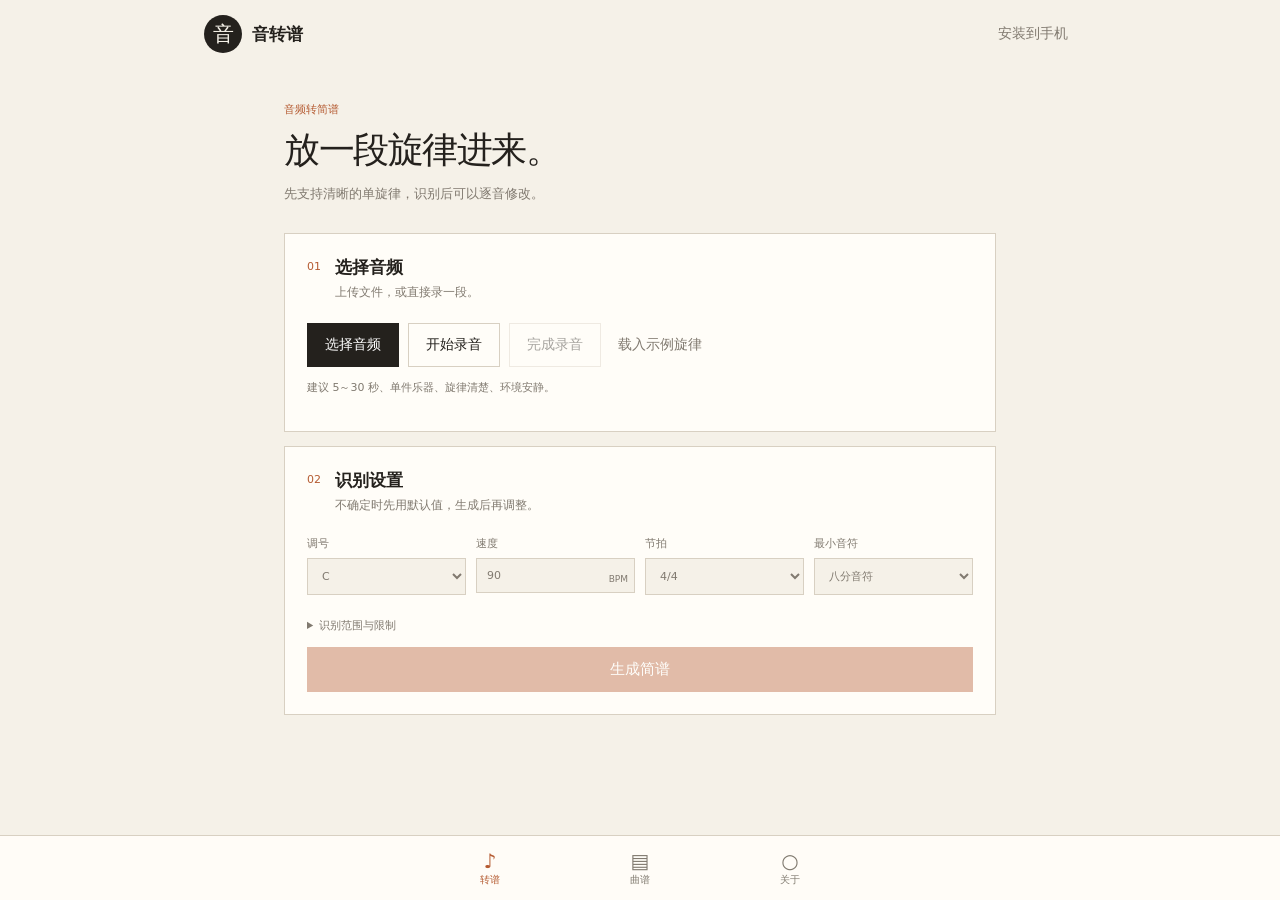
==== index.html @ 08b08fd4 "Make shared template directly previewable" ====
<!doctype html><html lang="zh-CN"><head><meta charset="utf-8"><meta name="viewport" content="width=device-width,initial-scale=1,viewport-fit=cover"><meta name="theme-color" content="#f5f1e8"><meta name="apple-mobile-web-app-capable" content="yes"><meta name="apple-mobile-web-app-title" content="音转谱"><link rel="manifest" href="manifest.webmanifest"><link rel="apple-touch-icon" href="icons/icon-192.png"><link rel="icon" href="icons/icon-192.png"><style>:root{--paper:#f5f1e8;--ink:#24211d;--muted:#817a70;--line:#d8d0c2;--card:#fffdf8;--accent:#b55b32;--soft:#ebe3d5}*{box-sizing:border-box}html,body{background:var(--paper)}body{margin:0;color:var(--ink);font-family:"PingFang SC",system-ui,sans-serif;font-size:14px}button,input,select{font:inherit;color:inherit}button,label{cursor:pointer}[hidden]{display:none!important}:focus-visible{outline:2px solid var(--accent);outline-offset:2px}.topbar{height:68px;max-width:920px;margin:auto;padding:12px 24px;display:flex;justify-content:space-between;align-items:center}.wordmark{display:flex;align-items:center;gap:10px;color:inherit;text-decoration:none}.wordmark span{width:38px;height:38px;display:grid;place-items:center;background:var(--ink);color:var(--paper);border-radius:50%;font-family:serif;font-size:21px}.wordmark b{font-size:17px}.text-button{border:0;background:transparent;color:var(--muted);padding:8px}.screen{max-width:760px;margin:auto;padding:18px 24px 110px}.screen-title{padding:16px 0 30px}.screen-title p,.score-heading p{margin:0;color:var(--accent);font-size:11px}.screen-title h1{font-family:serif;font-size:36px;font-weight:500;letter-spacing:-.04em;margin:9px 0 10px}.screen-title span{color:var(--muted);font-size:13px}.source-card,.settings-card,.score-section{background:var(--card);border:1px solid var(--line);padding:22px;margin-bottom:14px}.card-title{display:flex;gap:14px}.card-title>span{color:var(--accent);font-size:11px;padding-top:4px}.card-title h2{font-size:17px;margin:0 0 5px}.card-title p{font-size:12px;color:var(--muted);margin:0}.source-actions,.result-actions{display:flex;flex-wrap:wrap;gap:9px;margin:22px 0 12px}.primary-action,.secondary-action,.transcribe-button{border:1px solid var(--ink);padding:12px 17px;background:var(--ink);color:white;min-height:44px;text-align:center}.primary-action input{position:absolute;opacity:0;pointer-events:none}.secondary-action{background:transparent;color:var(--ink);border-color:var(--line)}button:disabled{opacity:.4;cursor:not-allowed}.status{font-size:11px;color:var(--muted);line-height:1.7;min-height:18px}.audio-panel{border-top:1px solid var(--line);padding-top:14px}.audio-panel>div{display:flex;justify-content:space-between;gap:10px;font-size:11px}.audio-panel span{color:var(--muted)}audio{width:100%;margin-top:10px;height:38px}.settings-grid{display:grid;grid-template-columns:repeat(4,1fr);gap:10px;margin:22px 0}.settings-grid label{font-size:11px;color:var(--muted);display:flex;flex-direction:column;gap:7px;position:relative}.settings-grid select,.settings-grid input{background:var(--paper);border:1px solid var(--line);padding:10px;min-width:0}.settings-grid label span{position:absolute;right:7px;bottom:11px;font-size:9px}.settings-card details{font-size:11px;color:var(--muted);line-height:1.7;margin:12px 0}.transcribe-button{width:100%;background:var(--accent);border-color:var(--accent);font-size:15px}.progress{height:44px;display:flex;align-items:center;gap:10px;color:var(--muted);font-size:11px}.progress i{width:18px;height:18px;border:2px solid var(--line);border-top-color:var(--accent);border-radius:50%;animation:spin .8s linear infinite}@keyframes spin{to{transform:rotate(360deg)}}.score-section{padding:26px}.score-heading{display:flex;justify-content:space-between}.score-heading h2{font-family:serif;font-size:28px;font-weight:500;margin:6px 0}.score-heading>span{font-size:10px;color:var(--muted);border:1px solid var(--line);padding:6px 9px}.score-meta{display:flex;gap:18px;font-size:11px;color:var(--muted);padding-bottom:15px;border-bottom:1px solid var(--ink)}.score{display:flex;flex-wrap:wrap;align-items:flex-end;gap:9px 5px;padding:28px 2px;min-height:110px}.measure-line{height:43px;width:1px;background:var(--ink);margin:0 5px}.score-note{border:0;background:transparent;min-width:32px;min-height:50px;padding:4px;position:relative;font-family:serif;font-size:25px}.score-note.low-confidence{color:var(--accent)}.score-note.selected{background:var(--soft)}.score-note .accidental{font-size:12px}.score-note .octave{position:absolute;font-size:11px;left:50%;transform:translateX(-50%)}.score-note .octave.high{top:-2px}.score-note .octave.low{bottom:-2px}.score-note .duration{position:absolute;left:4px;right:4px;bottom:5px;border-bottom:1px solid}.score-note .duration.two{border-bottom:3px double}.score-note .dash{font-size:16px;margin-left:4px}.edit-hint{font-size:11px;color:var(--muted)}.note-editor{background:var(--soft);padding:10px;display:flex;flex-wrap:wrap;gap:6px;align-items:center}.note-editor strong{font-size:11px;margin-right:auto}.note-editor button{background:var(--card);border:1px solid var(--line);padding:8px}.result-actions{border-top:1px solid var(--line);padding-top:16px}.about-copy,.library-list{background:var(--card);border:1px solid var(--line);padding:22px}.about-copy h2{font-size:14px}.about-copy p,.library-entry p{color:var(--muted);font-size:12px;line-height:1.9}.library-entry{padding:15px 0;border-bottom:1px solid var(--line)}.library-entry button{border:1px solid var(--line);background:transparent;padding:7px;margin-right:6px}.bottom-nav{position:fixed;z-index:10;left:0;right:0;bottom:0;background:#fffdf8ee;border-top:1px solid var(--line);display:flex;justify-content:center;padding:8px 12px calc(8px + env(safe-area-inset-bottom))}.bottom-nav button{width:150px;border:0;background:transparent;color:var(--muted);padding:5px;font-size:10px}.bottom-nav span{display:block;font-size:20px}.bottom-nav [aria-current=page]{color:var(--accent)}dialog{max-width:390px;width:calc(100% - 40px);background:var(--paper);border:1px solid var(--line);padding:24px}#app-update{position:fixed;z-index:20;bottom:75px;left:20px;right:20px;max-width:720px;margin:auto;background:var(--ink);color:white;padding:12px 15px;display:flex;justify-content:space-between}@media(max-width:620px){.topbar{padding:12px 18px}.screen{padding:10px 16px 100px}.screen-title h1{font-size:31px}.source-card,.settings-card,.score-section{padding:18px}.settings-grid{grid-template-columns:1fr 1fr}.source-actions>*{flex:1 1 42%}.score-note{min-width:27px}.result-actions>*{flex:1 1 44%}.bottom-nav button{width:32vw}}@media(display-mode:standalone){#install-app{display:none}}
</style><style>html,body{max-width:100%;overflow-x:hidden}audio{max-width:100%}.primary-action input{width:1px;height:1px}.settings-grid{grid-template-columns:repeat(4,minmax(0,1fr))}.settings-grid label{min-width:0}.settings-grid input,.settings-grid select{width:0;min-width:100%;max-width:100%}@media(max-width:620px){.settings-grid{grid-template-columns:repeat(2,minmax(0,1fr))}}</style><title>音转谱 · 音频转简谱</title></head><body>
<header class="topbar"><a class="wordmark" href="#transcribe"><span>音</span><b>音转谱</b></a><button id="install-app" class="text-button">安装到手机</button></header>
<main>
<section id="screen-transcribe" class="screen"><header class="screen-title"><p>音频转简谱</p><h1>放一段旋律进来。</h1><span>先支持清晰的单旋律，识别后可以逐音修改。</span></header>
<section class="source-card"><div class="card-title"><span>01</span><div><h2>选择音频</h2><p>上传文件，或直接录一段。</p></div></div><div class="source-actions"><label class="primary-action">选择音频<input id="audio-file" type="file" accept="audio/*,.wav,.mp3,.m4a,.ogg,.flac"></label><button id="record" class="secondary-action">开始录音</button><button id="stop-record" class="secondary-action" disabled>完成录音</button><button id="load-demo" class="text-button">载入示例旋律</button></div><p id="source-status" class="status" role="status" aria-live="polite">建议 5～30 秒、单件乐器、旋律清楚、环境安静。</p><div id="audio-panel" class="audio-panel" hidden><div><strong id="audio-name"></strong><span id="audio-meta"></span></div><audio id="source-audio" controls preload="metadata"></audio></div></section>
<section class="settings-card"><div class="card-title"><span>02</span><div><h2>识别设置</h2><p>不确定时先用默认值，生成后再调整。</p></div></div><div class="settings-grid"><label>调号<select id="key-select"><option value="0">C</option><option value="7">G</option><option value="2">D</option><option value="9">A</option><option value="4">E</option><option value="11">B</option><option value="5">F</option><option value="10">♭B</option><option value="3">♭E</option></select></label><label>速度<input id="tempo" type="number" min="40" max="240" value="90"><span>BPM</span></label><label>节拍<select id="meter"><option value="4">4/4</option><option value="3">3/4</option><option value="2">2/4</option></select></label><label>最小音符<select id="grid"><option value="0.5">八分音符</option><option value="0.25">十六分音符</option><option value="1">四分音符</option></select></label></div><details><summary>识别范围与限制</summary><p>当前只处理一个时间点一个音的单旋律。和弦、伴奏、密集轮指、滑音、噪声和混响会降低准确度；结果是初稿，需要人工校对。</p></details><button id="transcribe" class="transcribe-button" disabled>生成简谱</button><div id="analysis-progress" class="progress" hidden><i></i><span>正在分析音高和节奏…</span></div></section>
<section id="score-section" class="score-section" hidden><div class="score-heading"><div><p>识别结果</p><h2>简谱初稿</h2></div><span id="confidence-label"></span></div><div class="score-meta"><span id="score-key"></span><span id="score-tempo"></span><span id="score-meter"></span></div><div id="score" class="score" aria-label="生成的简谱"></div><p class="edit-hint">点击音符进行升降音、改变时值或删除。橙色表示识别把握较低。</p><div id="note-editor" class="note-editor" hidden><strong id="editor-position"></strong><button data-edit="down">音高 −</button><button data-edit="up">音高 ＋</button><button data-edit="shorter">时值 −</button><button data-edit="longer">时值 ＋</button><button data-edit="rest">音符 / 休止</button><button data-edit="delete">删除</button></div><div class="result-actions"><button id="play-score" class="primary-action">播放识别结果</button><button id="stop-score" class="secondary-action" disabled>停止</button><button id="export-text" class="secondary-action">导出简谱文本</button><button id="export-xml" class="secondary-action">导出 MusicXML</button></div></section></section>
<section id="screen-library" class="screen" hidden><header class="screen-title"><p>本地曲谱</p><h1>保留校对后的版本。</h1><span>数据只保存在当前浏览器，可导出备份。</span></header><button id="save-score" class="primary-action" disabled>保存当前曲谱</button><p id="library-status" class="status"></p><div id="library-list" class="library-list"></div></section>
<section id="screen-about" class="screen" hidden><header class="screen-title"><p>关于</p><h1>它能做什么，也要说清楚。</h1></header><div class="about-copy"><h2>当前版本</h2><p>把清晰的单旋律录音转换成可编辑简谱，支持回放、文本与 MusicXML 导出。分析完全在浏览器本地完成。</p><h2>暂时做不到</h2><p>不能可靠拆分和弦、多声部或伴奏；密集轮指可能被合并，滑音可能被切成多个音。它不是专业制谱软件的替代品。</p><h2>隐私</h2><p>音频不会上传。只有你主动保存的曲谱会进入浏览器本地存储，清除网站数据后会消失。</p></div></section></main>
<nav class="bottom-nav"><button data-screen="transcribe" aria-current="page"><span>♪</span>转谱</button><button data-screen="library"><span>▤</span>曲谱</button><button data-screen="about"><span>○</span>关于</button></nav><dialog id="install-help"><h2>安装到手机</h2><p id="install-help-text"></p><button id="close-install" class="primary-action">知道了</button></dialog><div id="app-update" hidden><span>新版本已准备好</span><button id="apply-update">更新</button></div><script>window.DEMO_AUDIO="[base64]/Mv4m/Qj82fqV+Tz4zfZH9arz+PEy8Fruc+yC6ovolOaj5L/i8OA936/dTtwj2zXajdky2SvZfNks2j7bs9yN3szgbeNs5sbpcu1p8aL1E/qv/[base64]/tPNo5kzYlM5svAixiKMUkMiGuHT8a6BaqE4QQdw1/CpoHwwT1ASz/YfyP+bL2xfPE8K3tf+o459njZuDi3FLZvdUs0qjOO8vxx9bE98Ffvx29PbvJuc64VbhnuAq5RLoXvIW+jcErxVrJE85K0/bYB99w5R/sA/MJ+h4BMAgqD/sVjxzWIsAoPS5DM8U3ujsdP+hBGUSwRa9GGUf1RktGIkWHQ4NBIj9zPIE5WDYGM5YvEyyIKP0keSEEHqIaVRciFAYRAw4WCzsIcAWvAvT/Of15+q/31vTs8ezu1eum6GDlBOKX3h3bndcd1KfQRc0CyurGCMRpwRu/KL2eu4a667nVuUy6Vrv1vCu/+cFbxUzJxs3A0i7YBN405K3qYPE5+Cb/FAbxDKoTLRppIE4mzivaMGk1cTnqPNA/IELYQ/tEjEWPRQxFDESXQrpAfj7yOyA5FzbhMoovHyyoKC8luyFUHv4avheUFIMRiQ6mC9YIFgZhA7QACf5Z+6H43PUH8x3wHe0G6tjmlOM+4Nncbdn/1ZjSQc8GzPLID8ZrwxLBD79vvTy8gbtHu5S7b7zcvd2/csKaxU/JjM1J0nvXF90O41Lp0+9+9kL9DATLCmwR3RcMHusjail8LhYzLje8Orw9KEABQkdD/EMmRMpD8EKiQeo/1D1qO7o4zjW1MngvIyzBKFsl+CGfHlYbIRgCFfoRCg8xDGsJtQYNBGwBz/4w/In51/YW9EHxWO5Y60HoFOXV4YbeLdvS13rUMNH+ze7KDMhkxQHD8cA9v/K9Gb28vOG8kL3NvpvA+cLoxWLJZM3l0d3WPtz+4Q3oW+7Z9HP7GQK4CEAPnRW/G5YhEycpLMww8zSUOKs7Mz4rQJJBa0K5QoNC0EGoQBU/Iz3cOkw4fzWCMl8vIizVKIElLiLkHqgbfhhqFWwShg+1DPkJTgexBB0Cjv/9/Gf6x/cZ9Vryhu+c7Jzph+Zd4yTg4NyW2U7WEtPpz9/M/8lUx+rEzMIHwaW/sb4yvjO+uL7Hv2LBjMNExobJTs2U0VHWetsC4dzm+exI87n5OQC5BiYNbhOBGU4fyCTgKYsuvzJyNp85QTxWPt0/2EBKQTlBq0CpPzs+bDxHOtg3KjVJMkAvGyzjKKIlYCIkH/Ub1xjNFdkS/A81DYIK4QdPBcYCQwDC/Tz7rvgS9mfzqPDU7erq6+fY5LThg95M2xXY5dTH0cTO58s6ycrGosTNwlbBSMCrv4i/5b/IwDTCK8StxrjJR81V0dnVytob4MHlrOvN8RP4b/7NBB4LUBFSFxUdiiKjJ1QskjBWNJc3UTqCPCg+RD/ZP+s/gj+kPls9rzusOV43zjQJMhsvDSzqKL0ljCJfHz0cKxksFkETbRCvDQYLbgjmBWkD8gB//gj8ivkB92j0vfH/7ivsQelE5jXjGeD03M3ZrNaZ057QxM0Yy6PIccaOxAXD3sEkweDAF8HQwQ/D1cQkx/nJUc0n0XPVLNpI37nkc+pl8IL2t/zzAigJQw80FesaWSBxJSYqbi5AMpQ1ZTiwOnM8rz1lPps+VT6bPXU87ToMOd02bDTEMe8u+SvsKNIlsiKVH4EcehmFFqUT2hAlDoQL9gh3BgUEmgE0/8v8Xfrl91/1yPId8F7tiuqi56nkoOGO3njbZthe1WvSl8/rzHPKOshLxq/Ec8OewjrCTsLfwvLDicWmx0fKas0J0R7VodmH3sXjTekS7wT1EvstAUQHRw0lE84YNR5KIwMoUywxMJYzfTbgOL86GTzxPEg9JT2OPIs7JTplOFY2BDR4Mb4u4CvpKOIl0yLGH78cxBnaFgMUQhGVDv0LeAkDB5oEOwLh/4b9J/u/+Ev2x/Mw8Ybux+v06A/mGuMb4BbdEtoX1y7UX9G1zjvM/MkByFfGBsUYxJbDiMPzw9zERsYzyKLKkc370NrUKNnZ3eTiPOjS7Znzgfl5/3IFWwslEcAWHhwwIeklQCopLp4xmDQTNw05hDp6O/M78Tt9O5w6WDm5N8o1lTMmMYYuwCvfKOwl7yLxH/gcChorF14UpREBD3EM9AmIByoF1QKGADr+6fuR+S33u/Q48qLv9+w46mjnh+Sa4abestvE2OTVHNN20PvNtsuyyfrHlsaRxfTExcQMxc3FDMfLyAnLxc370KfUwNg93RbiPeel7EHyAvjX/bEDgQk2D8EUFBohH9ojNigpLKwvuDJJNVw37zgDOps6uzpoOqk5hjgINzg1IjPOMEkumyvQKPElBiMYIC0dSxp2F7MUAxJoD+AMbAoJCLQFaQMmAeX+ovxZ+gb4pvU187LwG+5x67To5+UM4yrgRd1k2o/XztQs0rHPac1dy5jJJMgJx1LGBcYqxsXG2sdsyXzLB84L0YPUaNiz3FnhUOaL6/zwlfZH/AECtwdWDdASGBgdHdYhNSYwKsAt3TCDM601WzeMOEI5gjlQObE4rzdRNqE0qDJxMAUucCu8KPAlGCM5IFwdhxq+FwQVXRLKD0sN3wqECDgG9wO+AYr/VP0Z+9b4hvYn9LfxM++d7PPpOudy5KHhy9742y7ZdtbY01/RFM8CzTLLrsmAyLDHR8dLx8LHsMgXyvnLVM4n0W3UINg53K/gduWD6srvO/XJ+mMA/QWGC+4QKBYnG9wfPSQ/KNorBy+/MQA0xzUUN+g3Rzg0OLY31DaWNQQ0KTIOML0tQCuhKOslJCNWIIcdvxoBGFEVsxIoELENTQv6CLcGfwRRAicA/v3R+535XfcP9bHyQPC97SfrgOjL5QvjReCA3cHaEth71QTTuNCgzsbMNcv0yQ/Ji8hwyMXIjMnKyoDMrs5R0WbU6NfQ2xXgreSN6anu8vNc+df+VATFCRsPRxQ8Ge0dTyJXJvspNi0AMFYyNTScNY02CTcWN7c29TXWNGIzpDGlL24tCiuCKOAlKyNuIK4d8ho/GJoVBROCEBMOtwtsCTEHAgXdAr4Aof6B/Fv6K/ju9aHzQ/HS7k/su+kY52nks+H83krcpNkT15/UU9I30FXOt8xny2zKz8mYycvJb8qFyxHNEs+H0W3Uv9d224zf9eOo6Jrtu/IB+Fv9uwITCFUNcxJeFwkcaiB2JCMoaitFLq8wpDIlNDE1yjX1NbU1EjURNLwyGzE3LxstzypdKM8lLiOBIM8dIBt5GN4VUxPYEHEOHAzZCaUHgAVkA08BPv8q/RL78PjD9of0OvLc72vt6upY6LvlFeNs4MfdK9uh2DLW5tPH0d7PNs7WzMjLFMvBytbKV8tHzKvNgc/J0YDUo9cs2xLfTuPV55vslvG29u/7MgFxBp8LrBCMFTEakB6eIlMmpSmOLAovFTGuMtUzijTSNLA0KzRIMxEyjDDELsIsjiozKLolKyOPIO0dSxuvGB8WnBMqEcoOfQxBChYI+AXlA9oB0//M/cD7rfmP92T1KPPb8H3uDeyO6QHnbOTR4Tjfp9wl2rvXcdVQ02LRr89CziPNWczsy+TLQ8wQzUzO+c8W0qDUldfw2qjetuIR567rgfB89ZT6uv/fBPcJ8w7GE2QYwBzPIIkk5SfcKmktiS85MXgySTOtM6gzQDN7MmEx+S9MLmQsSCoEKKAlJCOYIAUecRvhGFsW4hN4ESAP2gymCoEIbAZhBF8CYgBn/mj8YvpT+Df2DPTQ8YPvJe246jzot+Ur45/gGd6f2zvZ89bR1N/SJNGrz3vOnc0ZzfTMNc3fzfbOetBt0szUlNfB2k3eL+Je5tHqfO9T9En5UP5bA10IRw0NEqIW+RoJH8giLCYvKcwr/y3ELxwxBjKGMp0yUjKrMa0wYS/PLQAs/inQJ4AlFyOdIBkekhsPGZMWIxTCEXIPMw0GC+kI2gbYBN8C7AD7/gj9EPsO+QH35vS78oDwM+7W62zp9uZ55PvhgN8P3bHabdhL1lXUlNIP0dHP4c5GzgfOKs6zzqbPBNHO0gPVoNeh2gDetuG65QTqiO468w749/zmAdEGqQtgEOsUPRlMHQ4heSSIJzMqeCxSLsAvxDBdMZExYjHWMPUvxS5OLZkrrimXJ1wlBiOdICkesBs4GccWYRQIEsAPiA1iC0wJRQdKBVoDcAGJ/6L9tvvC+cP3uPWd83LxNu/r7JHqK+i95Uzj3OB13h7c3tm+18XV/tNw0iTRI9BzzxzPIs+Mz13QltE500XVt9eN2sDdS+Em5Ubpo+0w8uL2rPuBAFQFGArADkATjBeYG1wfzSLmJZ8o8yrhLGUugC80MIIwbjD/LzkvJC7ILCwrWSlZJzMl8CKZIDQeyRteGfgWmxRLEgoQ2g26C6sJqwe4Bc8D7gERADX+Vfxu+n34gPZ19FryL/D07avrVen25pLkL+LS34LdR9so2S/XY9XM03XSY9Gg0DLQHtBq0BnRL9Ks05DV2teF2o7d7+Cg5Jjozew28cb1cfoq/+UDlQgtDaER5RXuGbIdKCFJJA4ncilyKwstPS4JL3EveS8kL3oufy09LLsqACkWJwUl1iKQIDse3ht/GSQX0RSKElEQKA4PDAcKDQghBkAEaAKTAML+7fwS+y/5QfdF9TnzHvH07rrsdOok6M7ld+Mk4dzep9yL2pHYwdYk1cHTotLM0UjRHNFL0dvRz9Io1OXVB9iK2mndoOAo5PjnB+xL8Ln0RPni/YMCHgemCw0QSBRNGBAcih+zIoMl9ScGKrMr+yzeLV8ugS5HLrct1yyuK0UqoijPJtMktyKCID0e7xudGU0XBBXFEpQQcg5gDF4KawiGBq0E3AIRAUn/f/2w+9r5+fcL9hD0BPLp78DtietI6f/mteRt4i7g/t3m2+zZGth31gvV3tP40mDSG9Iw0qLSddOr1EPWPtiZ2lDdX+C+42bnT+tv77rzJvin/DABtQUrCoQOthK1Fnga9B0iIfwjeyacKFwquSuzLEwthi1mLfAsKywcK8spQCiDJpwkkyJxIDwe+xu2GXIXMxX9EtQQuQ6uDLIKxgjnBhUFTAOJAcr/Cv5H/H36qfjK9t304fLW8LzulOxi6ifo6eWs43bhTd853UHbbNnE11DWF9Ui1HfTHNMY023TIdQ11arWf9iz2kPdKeBh4+Lmpeqh7sryF/d7++v/WgS9CAgNLxEnFecYZRyYH3siBiU2JwcpdyqHKzgsiyyELCcseyuFKk0p2ScyJmAkayJaIDYeBBzMGZMXXhUxExAR/A74DAILHAlEB3kFtwP8AUUAkP7Y/[base64]/a/79Pkw+F/2gPSS8pfwje547FnqNOgN5urj0OHH39Pd/ttP2s3Ygddx1qTVIdXu1A/ViNVd1o7XHNkG20nd49/N4gLme+kv7RXxIvVM+Yj9yQEFBjEKQQ4pEuEVXhmYHIgfKCJyJGMm+CcxKQ0qjyq4Ko0qEipNKUUo/yaFJd0jDiIhIB0eCRzrGcoXqhWPE34ReQ+CDZkLvwn0BzUGgATUAi4Bi//n/T/8kPrX+BP3Q/Vk83bxfO907WPrS+kw5xflBeMB4RLfPt2M2wXasNiV17nWJNbb1eTVQtb51grYdtk921zd0N+V4qbl+uiK7E7wPPRJ+Gr8lAC8BNcI2gy5EGsU5hciGxgewCAWIxUluyYHKPgojynPKbwpWSmsKLsnjSYoJZQj2iH/HwseBhz1GeAXyhW5E7ARsw/CDeALDApGCI0G3wQ6A5wBAABm/sj8JPt4+cH3/vUt9E7yYfBo7mTsWepK6DvmMuQ04kngdt7E3Djb3Nm22M3XJ9fK1rzWANeb143Y2dl923ndyd9p4lXlhejz65XvY/NT91r7bP9/A4kHfQtTD/4Sdxa0Ga0cXR+9IcojfyXdJuInjyjlKOkonSgIKC4nFibHJEgjoSHYH/Ud/xv8GfIX5xXgE98R6Q//DSMMVQqVCOIGOgWcAwQCcQDg/kv9svsS+mf4sfbt9BzzPvFT71ztXuta6VbnVuVf43jhqN/13WfcBNvU2d/YKdi615bXwtdB2BbZQtrF257dy99I4hDlHeho6+numPJq9lb6UP5OAkYGLAr2DZoRDxVMGEkb/x1oIIEiRiS1Jcwmjif6JxQo3ydhJ50mnCViJPgiZCGtH9sd9Bv+GQEYARYDFAsSHBA5DmMMmwrgCDMHkQX5A2kC3QBU/8r9O/yl+gb5Xfem9ePzEvI08EzuWuxi6mjoceaC5KDi0+Ag35DdKNzw2u/ZKtmq2HHYhtjr2KTZstoV3M3d198x4tbkwOfp6kru2fGO9V75QP0pAQ4F5QikDEAQsBPrFuoZphwYHzwhDyOOJLcljCYNJz0nHye3JgomHiX6I6QiIyF+H70d5Rv9GQ0YGBYjFDQSTRBwDqAM3gopCYEH5QVTBMkCRQHE/0L+vfwy+5/[base64]/gC91j1ovPf8RDwOO5Y7HTqj+iw5trkFONl4dHfYt4c3QfcKtuJ2izaFtpL2s/apNvK3ELeC+Ah4oLkKecP6i/tgPD685X3RfsC/8ACeAYdCqYNChFBFEEXBRqFHL0eqCBFIpAjiSQyJYslmCVbJdokGSQfI/EhliAVH3UdvBvxGRkYOhZaFHwSpBDWDhINWwuxCRQIgwb8BH8DCAKVACX/sv07/L36Nvml9wj2XvSo8ubwGu9G7W3rkum75+zlK+R94urgeN8t3hDdJ9x52wrb4NoA22vbJdwv3YjeMeAn4mjk7eaz6bPs5u9D88L2WfoA/qoBUQXoCGcMxA/3EvcVvRhDG4MdeR8jIX4iiCNDJLAk0SSqJD0kkiOsIpIhSiDbHkwdohvlGRoYRxZwFJsSzBAED0cNlQvxCVkIzQZMBdQDZAL4AI//JP63/EP7x/lB+LD2E/Vq87Tx9O8s7l7sjeq/6PbmOuWQ4/3hieA53xXeIt1n3Onbrdu32wvcq9yZ3dbeYOA34lfkvOZi6UPsV++X8vv1efkJ/Z8ANAS+BzELhw60EbMUexcFGk0cTR4DIG0hiCJVI9UjCiT2I58jCCM2IjAh+x+eHh8dhRvVGRcYUBaEFLgS8BAvD3gNzQstCpsIFAeYBSYEvAJWAfX/kv4t/cP7UvrX+FL3wfUj9Hvyx/AK70ftgOu66frnQ+ac5AvjleFC4BffG95U3cfcetxw3K7cNd0J3influBO4k/kleYb6d3r0+728T/1pPgd/KD/IgOdBgUKUg16EHYTPhbNGBsbJR3mHl0giCFmIvgiQCNBI/4ieyK9IcogqB9cHu4cZBvDGREYVRaUFNESEhFYD6gNAgxoCtoIWAfhBXUEEAOxAVUA/P6f/T781/pn+e33Z/bW9DnzkfHg7yjubOyv6vXoReei5RLknOJG4RbgEt9A3qXdSN0r3VPdxN1+3oPf0+Bu4lDkd+bf6ILrWu5h8Y/02/c8+6r+GwKGBeIIJQxHD0ASCBWaF+4ZABzMHVAfiSB4IRsidiKKIloi6yFBIWEgUh8YHrocPxutGQgYWBahFOgSMBF+D9QNNAyfChYJmQcoBsAEYQMIArMAYP8M/rT8Vvvw+YH4B/eC9fHzVfKv8ALvT+2b6+rpP+ih5hTlnuNG4hHhBuAq34PeFt7o3fzdVt733uLfF+GV4lnkYuas6DHr7O3X8OnzHPdm+sD9HQF5BMgHAQscDhER2RNsFsUY3hq0HEQeix+JID4hqyHSIbUhWSHDIPYf+B7QHYMcFxuTGfwXWBarFPsSTBGhD/4NZAzUClAJ2AdrBggFrgNbAg0Bwf90/iX90Pt0+g/5oPcm9qH0EPN28dTvLO6B7NfqM+ma5xDmm+RB4wni9+AS4F/f5N6l3qbe695130fgYeHD4mvkVuaC6OrqiO1X8E/zaPab+d/8KgB1A7cG5gn5DOoPrxJEFaAXwBmfGzodjx6cH2Eg3yAYIQ4hxSBBIIcfnB6FHUkc7Bp2GewXVBayFAwTZRHCDyUOkQwGC4gJFAisBk4F+QOrAmMBHQDY/pH9Rfzz+pj5M/jE9kr1xfM28p7wAO9f7b7rIeqM6AbnkuU45Pzi5eH44Dvgst9k31Pfg9/337HgseH44oTkU+Zi6KzqLu3h777yv/Xa+An8Qv98Aq8F0wjeC8kOjBEhFIEWpxiOGjMclB2vHoQfEiBdIGUgLyC+HxYfPB43HQscvhpWGdoXTRa2FBoTfBHgD0oOuww2C7wJTgjqBpEFQAT4ArUBdgA4//j9tfxr+xr6wPhc9+31c/Tv8mLxzu827p3sB+t56fbnhOYq5ezj0OLb4RXhgOAj4AHgHuB94CDhB+Iz46TkV+ZK6Hjq3ux17zjyIPUk+D37Y/6LAbEEyAfLCrANcBAEE2YVkRd/GS4bmxzDHaceRR+hH7sflx84H6Ie2h3mHMobjRozGcQXRBa4FCUTjxH7D2wO4wxkC+8JhQglB9EFhQRCAwQCywCU/1v+IP3f+5j6R/nt94n2GvWh8x7ylfAG73bt5+te6uDocecX5tfkt+O84u3hTeHi4LDgu+AG4ZLhYuJ148vkY+Y66E3ql+wT77zxi/R493v6jf2lALsDxwbACZ4MWg/tEVEUfxZ0GCwaoxvYHModeB7kHhAf/R6wHisedR2RHIYbWBoNGasXNxa2FC0ToBEUEIsOCQ2PCx8KuQheBw4GxwSIA1ACHAHs/7r+hv1O/BD7yfl5+B/3uvVM9NTyVPHP70juwOw+68TpWOj/5r7lm+Sb48PiGeKi4WHhWuGS4QniweK84/nkduYy6CrqWey77krxAPTV9sP5wfzI/84CzQW8CJMLSw7cEEATchVtFy0ZrhrvG+4cqx0nHmMeYR4lHrMdDR07HD8bIBrkGI8XJxaxFDITrxEqEKkOLA24C00K7AiVB0kGBgXMA5kCawE/ABX/6f24/IP7Rfr/+K/3Vfbw9IPzDfKS8BPvk+0X7KLqOuni56Hme+V25Jfj5OJh4hLi++Eg4oPiJeMJ5C3lkeYy6A/qJOxs7uHwfvM89hT5//v0/usB3QTBB5AKQg3RDzUSahRqFjAYuxkHGxMc3hxpHbUdxB2ZHTgdoxzhG/Ua5hm4GHAXFBaqFDUTuhE+EMMOTQ3eC3gKHAnJB4EGQwUNBN8CtgGQAGz/R/4e/fH7vPp/+Tn46faP9Sv0wPJO8dfvYO7q7HvrFurA6H/nV+ZO5WnkreMf48PineKw4gDjjuNa5GblseY66P3p9+sl7oHwBvOt9W/4Rvsp/hAB9APOBpQJQAzMDi8RZhNqFTcXyhghGjgbERyrHAcdJh0LHbocNxyFG6kaqBmIGE4X/xWfFDUTwxFPENwObA0DDKEKSQn7B7gGfQVMBCID/gHdAMD/of6A/Vr8Lvv6+b34d/cn9s70bPMD8pXwJu+37U3s7eqa6VnoMOcj5jnldeTd43TjQOND44Dj+eOw5Kbl2OZI6PHp0uvn7Srwl/In9dT3lvpn/T4AFAPiBaAIRQvNDS8QZxJuFEEW3Bc8GV8aRRvtG1cchhx8HDscyBsmG1oaaBlWGCkX5hWSFDITyhFeEPIOiA0lDMgKdQkrCOsGtQWIBGIDQwIoAQ8A9/7d/b/8m/tw+jz5APi59mr1EvSy8k3x5e9+7hrtvutu6i7pBOj15gbmO+WZ5Cbk5OPX4wPkaeQL5erlBedd6O7ptuux7dzvMfKq9EH37/mu/HX/PAL+BLIHUQrUDDQPbBF2E04V8BZZGIcZeRouG6gb5hvrG7obVxvFGggaJRkiGAIXyxWDFC0TzhFqEAUPog1EDO0KnglZCB0H6wXCBKADhQJvAVwASv82/iD9BPzh+rb5g/hG9wD2sfRb8//xn/A/7+Htiew96//p1ejE59Dm/+VV5dbkiORs5Ifk2+Rp5TPmOOd46PDpoOuD7Zbv0/E19Lf2Ufn9+7T+bQEjBM0GZAnhCz8OdxCDEl8UCBZ5F7EYrhlwGvcaRBtZGzgb5BphGrQZ4BjqF9gWrRVwFCQTzxF0EBYPug1iDBALxgmFCE0HHgb5BNsDxQKzAaUAmf+M/nz9aPxN+yv6APnN95D2S/X+86ryU/H676LuUO0G7MvqoemO6JfnwOYP5oflLOUD5Q7lUOXL5YDmcOeZ6Prpkutd7VjvfvHK8zb2vPhW+/z9pgBPA+4FfQj1Ck8Nhg+UEXQTIhWbFtwX5BizGUcaohrGGrQabxr8GV0ZmBiwF6sWjRVbFBoTzhF7ECUP0A19DDEL6wmuCHoHUAYuBRQEAgP1AewA5v/e/tX9yPy1+5v6eflO+Bv33/Wa9FDzAPKv8F3vEO7L7JLraepV6VvogOfH5jbm0eWa5ZflyOUx5tLmrOe/6Arqius+7SLvMfFm8731L/i2+kv95/+CAhcFngcPCmYMmw6pEIwSPxS/FQkXHBj2GJcZ/xkxGi4a+RmUGQQZTRhzF3sWahVDFA0TyhGAEDIP4w2XDE8LDgrWCKYHfwZhBUsEPQM0Ai8BLQAt/yr+I/0Y/Ab77fnL+KD3bfYy9e/zqPJe8RPwzO6L7VXsLesZ6hzpPeh+5+XmdeYz5iHmQuaZ5ijn7ufr6CDqiusm7fPu6/AL8031q/cf+qP8MP++AUcExQYwCYELtA3DD6gRXxPmFDgWVBc5GOYYXBmcGacZgBkrGakYARg0F0kWRBUpFP0SxBGCEDwP9A2uDGwLMAr7CM8HrAaSBYAEdQNwAnABcwB4/3v+e/13/G37XPpC+SD49vbD9Yn0SvMH8sTwgu9G7hLt7evY6trp9+gz6JLnGefL5qzmvuYF54HnM+gc6Tvqj+sV7czurvC48uX0L/eQ+QP8gP4AAX4D8wVWCKMK0wzhDsgQgxIPFGkVjhZ9FzYYuRgGGR8ZBxm/GEwYshfzFhUWHBUMFOsSuxGDEEQPAw7DDIYLTwofCfcH1wbABbIEqwOqAq8BtgDA/8n+z/3S/M/7xvq1+Zv4efdP9h715/Os8m/xM/D77sztqOyU65Xqrunl6D7ovOdj5zjnPOdz593nfehS6Vzqm+sL7avuePBs8oT0u/YK+Wv72f1LAL0CJwWDB8sJ+AsEDuwPqhE7E5wUyRXDFocXFRhvGJYYjBhSGO0XYBevFt4V8RTtE9YSsRGBEEoPEA7WDJ8LbQpBCRwIAQftBeIE3wPiAuoB9gAEABT/IP4p/S78LPsi+hH5+PfW9q31fvRK8xTy3vCs74DuX+1M7EzrY+qW6ejoXuj858Tnu+fj5zzoyuiM6YLqrOsH7ZLuSPAo8iv0TvaK+Nv6Of2e/wMCYwS3BvgIIQssDRQP1RBqEtETBhUJFtcWchfYFwwYDxjkF4wXDRdpFqUVxBTLE78SoxF8EE0PGw7nDLYLiAphCUAIKAcYBhEFEQQXAyQCNAFHAFv/bf59/Yj8jfuM+oL5cfhY9zf2EPXj87TyhfFX8DDvEe4A7QDsFetE6pHp/+iU6FLoPOhV6J7oG+nK6a3qwusJ7X7uIPDr8drz6fUT+FL6oPz3/k8BpQPwBSsIUApZDEEOAxCcEQgTRRRQFSkWzhZBF4EXkhd0FyoXuBYhFmkVlRSnE6YSlBF1EE8PIw72DMoLogp/CWIITgdBBj0FQARLA1sCbwGGAKD/t/7N/d786/vw+u/55vjU97z2nPV49E/zJvL+8Nvvv+6w7bDsxOvv6jfqn+kr6d/ovejI6APpb+kM6tzq3usQ7XHu/++18ZDzjPWj99H5D/xX/qMA7gIwBWQHhAmKC3ENNQ/REEMShhOZFHsVKxapFvYWExcCF8YWYRbXFSwVYxSBE4oSghFtEE4PKg4DDd0LugqbCYMIcgdpBmgFbgR8A48CqAHDAOH//v4a/jH9RPxR+1f6VflM+Dv3JPYG9eXzwvKg8YHwae9b7lztb+yY69zqPurC6WzpP+k96WrpxulS6hDr/+sd7Wru4++F8U3zNfU791f5hfu//f//PQJ2BKMGvgjBCqcMaw4KEH8RyRLkE84UiRUSFmoWlBaPFmAWCBaLFewULxRZE2wSbhFhEEsPLg4ODe4L0Aq2CaEIlAeOBpAFmgSrA8IC3gH+AB8AQv9j/oH9mvyu+7v6wfm/+Lb3pvaQ9Xb0WfM98iPxDvAD7wXuF+0/7H/r2+pZ6vrpwum06dLpH+qb6kjrJOwv7Wnuzu9c8RDz5vTZ9uT4Avsu/WD/kwHDA+gF/Qf8CeALpQ1FD78QDhIvEyMU5hR6Fd4VExYcFvkVrRU9FaoU+RMuE0wSVxFUEEYPMQ4XDf0L5ArOCb4ItAeyBrcFxATYA/MCEgI2AVwAg/+p/s397PwH/Bv7KPou+Sz4JPcV9gL17PPV8sDxr/Cn76ruve3i7B/sd+vu6obqReor6j3qe+ro6oPrTexG7W3uv+868dvynvR/9nn4h/qj/Mn+8AAWAzMFQQc8CR4L4gyEDgEQVRF9EngTRRTjFFIVkxWnFZAVURXtFGYUwRMBEyoSPxFFED8PMQ4fDQoM9grlCdkI0wfUBt0F7QQEBCEDRAJsAZYAwv/t/hX+O/1c/Hf7i/qY+Z74nfeW9on1evRo81jyTPFG8EvvXu6D7b3sEeyB6xPryOqk6qnq2eo368Lre+xi7Xbute8d8avyXPQr9hT4Evog/Dj+UwBvAoMEiwaBCGEKJAzHDUYPnhDNEc8SpBNMFMUUERUxFScV9BScFCEUhxPSEgUSJBEzEDYPMA4kDRUMBwv7CfMI8Qf1BgEGFAUuBE4DdAKfAc0A/v8t/1v+hv2t/M/76vr++Qv5EfgR9wz2AvX38+zy5PHi8Onv/e4h7lntqewU7J7rS+sc6xbrOeuI6wTsreyC7YTuse8G8YLyIPTe9bb3pPmj+639vv/OAdoD2wXMB6gJaQsNDY4O6g8eEScSBRO1EzkUjxS7FLwUlRRIFNoTSxOhEt8RCBEgECsPLA4nDR8MFgsOCgsJDAgUByMGOQVWBHkDowLRAQIBNgBr/57+z/37/CP8Rftg+nT5gfiI94r2h/WB9HzzePJ58YPwmO+87vLtP+2l7CnszuuW64Trm+vc60ns4uyn7Zfusu/18F/y6/OX9V73PPks+yn9Lv8zATYDMAUbB/MIswpXDNoNOQ9yEIERZhIfE6wTDRRDFFAUNRT0E5ETDRNuErYR6RAKEB4PJw4pDSYMIwsgCiEJJggxB0MGXAV8BKIDzwIAAjUBbQCm/97+FP5G/XT8nPu++tn57fj79wP3B/YH9Qf0CPMN8hnxL/BT74ju0u017bPsUOwP7PPr/usy7JHsGu3P7a7uuO/p8EHyvPNX9Q332/i8+qz8pP6eAJgCigRvBkMIAQqkCygNig7HD9wQyBGKEiATixPME+MT0xOeE0YTzhI5EowRyBDzDw8PHw4oDSwMLgsxCjYJPwhNB2IGfgWhBMoD+QIuAmYBoQDf/xv/Vv6O/cH87/sY+zn6VPlp+Hj3gvaJ9Y70k/Oc8qvxw/Do7xzvZO7D7Tvt0uyJ7GPsY+yL7NvsVu377cruwu/j8CnykvMc9cL2gfhT+jT8IP4PAP8B6QPJBZgHUwn1CnoM3g0fDzoQLBH1EZQSCRNUE3YTcRNHE/oSjRIDEl8RphDZD/0OFg4mDTAMOAs/CkkJVghoB4AGnwXEBPADIgNaApUB1AAUAFb/lf7S/Qv9QPxu+5b6uPnT+On3+fYG9hD1G/Qo8zryVPF58K3v8+5P7sPtU+0C7dPsyezk7CjtlO0q7unu0e/h8Bbyb/Po9H32LPjw+cP7ov2H/2wBTwMnBfIGqghKCs8LNQ15DpgPkRBhEQgShhLbEggTDRPuEqwSShLLETERgRC+D+sOCw4iDTMMQAtNCloJawiBB5wGvgXmBBUESQOEAsIBBAFIAI7/0v4U/lL9jPzB++/6F/o5+VX4bPd/9o/1nvSv88Xy4fEI8TzwgO/Z7knu0+177UTtL+1A7Xft1e1d7g3v5e/k8AjyUPO59D723veS+Vj7Kv0E/98AuQKLBFAGBAijCSgLjwzWDfkO9w/PEH4RBBJiEpkSqRKUEl0SBRKREQERWxCgD9YO/g0cDTMMRgtYCmoJfwiYB7cG2wUGBTcEbwOsAu4BMwF6AMT/DP9T/pb91vwQ/EX7c/qb+b742/fz9gn2HfUz9Ezza/KT8cfwC/Bh783uUu707bTtl+2c7cftGe6S7jTv/O/r8ADyN/OP9AX2lfc7+fP6ufyH/lgAKQLzA7MFYwf/CIQK7As1DVwOYA89EPMQghHqESoSRBI6Eg0SwBFVEdAQMxCBD78O7w0UDTIMSwtiCnkJkgivB9AG9wUlBVkEkwPTAhcCXwGqAPj/RP+P/tj9HP1c/Jf7y/r6+SL5Rfhk93/2mfWz9M/z8fIb8lDxkvDn71Dv0e5s7iXu/u367RruX+7L7l7vF/D38PvxI/Nr9NH1Uvfp+JT6TfwP/tf/ngFhAxsFxwZgCOMJTAuXDMENyQ6tD2oQARFxEboR3hHeEbsReBEYEZwQCRBhD6cO3g0LDS8MTgtqCoYJowjDB+gGEgZDBXkEtgP4Aj8CigHYACgAef/J/hb+YP2l/OX7IPtU+oP5rPjR9/H2EPYv9U/0dPOf8tXxGPFr8NHvTe/j7pbuZ+5Z7m7up+4G74vvNvAH8fzxFPNM9KP1FPee+Dr65vud/Vr/GAHTAocELgbEB0YJrgr7CykNNQ4dD+EPgBD4EEoReBGBEWkRMBHZEGcQ3Q8+D4wOzA0ADSsMUAtxCpEJswjXB/8GLAZfBZgE1wMbA2UCswEEAVgArf8A/1L+oP3r/DH8cfur+uD5D/k5+GD3hPan9cv08/Mh81jym/Hs8FDwye9a7wbvz+647sPu8e5E77vvWPAa8QDyCfMy9Hr13PZX+Ob5hfsw/eP+lwBLAvgDmgUtB6wIFQpiC5IMog2QDloP/w9/ENoQEREkERUR5hCZEDEQsA8aD3EOuA3zDCUMTwt2CpsJwQjpBxQHRAZ6BbUE9wM+A4oC2wEvAYUA3v81/4v+3v0u/Xn8v/v/+jn6bvme+Mr38/Yb9kP1b/Sf89fyG/Js8c7wQ/DP73XvN+8Y7xnvPO+D7+7vfvAx8QnyAvMd9FX1qfYW+Jf5KvvJ/HH+HADHAW4DCgWZBhYIfgnMCv4LEQ0EDtMOfw8HEGoQqhDGEMEQmxBYEPkPgQ/0DlMOog3lDB0MTgt6CqQJzgj5BygHWwaTBdEEFQRfA60CAAJXAbEADABo/8L+Gf5u/b78CfxP+4/6yvkA+TH4X/eM9rj15/Qa9FTzmPLp8UnxvPBE8OTvoO9473Dvie/F7yTwpvBM8RXyAPMM9Db1fPba90751Ppn/AT+p/9JAegCfwQKBoQH6gg5CmwLgwx5DU4OAA+PD/oPQhBnEGsQTxAVEMAPUQ/MDjQOiw3VDBMMSgt8CqsJ2QgICDoHcQasBewEMgR+A88CJQJ+AdsAOQCY//b+Uv6r/QD9Ufyc++L6Ivpd+ZT4yPf59ir2XPWS9M7zE/Nj8sLxM/G38FPwCPDZ78nv2O8I8Fvw0fBq8SXyAvMA9Bv1U/aj9wr5g/oL/J39Nf/PAGcC+AN+BfYGWgioCd0K9gvwDMoNgg4YD4oP2g8IEBUQAhDRD4UPHw+jDhMOcg3DDAgMRQt9CrEJ4wgWCEwHhQbDBQYFTgScA/ACSAKkAQMBZADH/yj/if7m/UD9lfzm+zH7d/q4+fT4LPhi95f2zfUG9UX0i/Pb8jryqPEp8cDwcPA68CHwJ/BO8JXw//CL8TnyCPP48wX1L/Zy98v4N/qz+zr9yf5aAOoBdQP3BGsGzQcbCVEKawtpDEcNBQ6hDhsPcw+pD74PtA+ND0kP7A55DvENVw2wDPwLPwt8CrUJ7AgjCFwHmAbZBR4FaQS5Aw8DaQLIASkBjQD0/1n/vf4e/n391/wt/H37yPoP+lD5jvjI9wL3PPZ49bj0APRR86/yG/Ka8S3x1/Cb8HrwePCU8NHwL/Gv8VDyEvPz8/P0D/ZE95H48flh+938Yf7q/3IB9wJzBOMFRAeQCMYJ4wrjC8YMiA0rDqsOCw9JD2cPZg9HDwwPuA5NDs0NOw2bDO4LNwt6CrgJ8wguCGsHqgbtBTUFggTVAy0DiQLqAU4BtQAdAIf/7/5U/rf9Fv1x/Mb7F/ti+qn56/gr+Gn3pvbm9Sn1cvTE8yLzjfIJ8pjxPvH88NTwyfDc8A/xYvHW8WryH/Pz8+X09PUc91v4r/kT+4T8//1///8AfQL0A2AFvgYJCD8JXQpgC0YMDQ21DTwOow7pDg8PFg8AD84Ogg4fDqgNHg2EDN4LLgt2CrkJ+Qg4CHgHuwYBBksFmwTvA0kDqAILAnIB2wBGALP/Hv+I/u/9Uv2y/Az8Yvuz+v75RvmK+Mz3DvdR9pf14vQ19JLz/fJ38gPypPFc8S7xG/El8U7xlvH/8YfyL/P389z03fX49iv4cvnK+jD8of0Y/48ABwJ4A+AEOwaFB7oI2QneCsgLkwxADc4NOw6JDrcOxg64Do8OSw7xDYEN/wxtDM0LIwtxCrkJ/ghBCIUHygYTBmAFsgQJBGUDxgIrApQBAAFuAN3/TP+5/iT+jP3w/FD8qvsA+1H6nfnm+C34cve59gH2T/Wj9AH0avPj8mzyCfK88YjxbfFv8Y/xzfEq8qfyQ/P+89b0yvXY9v73OfmG+uH7SP21/iUAlQEBA2QEvAUDBzgIWAlfCksLGwzNDGAN1A0oDl4OdQ5vDk4OEw7BDVkN3gxTDLsLFwtqCrgJAQlICJAH2QYlBnQFyAQhBH8D4gJJArUBIwGTAAUAeP/p/lj+xP0s/ZD87/tK+6D68fk/+Yr41Pce92n2ufUP9W301vNN89TybfIc8uHxwPG68dHxBfJY8snyWvMI9NT0u/W99tb3BflG+pf78/xX/sD/KAGNAuwDQAWFBrkH2QjhCdAKowtaDPMMbQ3IDQUOJA4mDg0O2g2QDTANvQw5DKcLCQtiCrUJAwlPCJoH5gY1BocF3QQ4BJgD/QJnAtQBRQG4ACwAov8W/4n++f1l/c78MvyR++z6QvqV+eT4Mvh/9872IPZ39df0QPS18zrz0PJ78jvyE/IG8hTyP/KI8u7yc/MW9NX0sPWl9rP31vgL+lH7o/z9/V7/vgAeAncDxwQKBj0HXAhmCVcKLQvoC4YMBg1oDawN0g3cDcsNoA1eDQUNmgwdDJEL+gpZCrEJBAlUCKMH8gZEBpkF8QROBLADFwODAvIBZQHaAFEAyv9C/7j+K/6c/Qn9cvzW+zX7kPrn+Tv5jfje9zD3hfbe9T71p/Qc9J/zM/PZ8pTyZ/JS8ljyevK58hXzj/Mm9Nr0qfWS9pP3qvjV+Q/7V/yo/QD/WQCyAQcDUgSTBcQG4gftCN8JuQp4CxoMoAwIDVINgA2SDYgNZQ0qDdkMdQz/C3sL6gpPCqwJAwlXCKoH/QZSBqkFBAVkBMgDMAOeAg8ChAH8AHUA8f9r/+X+XP7R/UL9r/wY/Hz72/o3+o/55fg6+I/35vZC9qP1DfWB9AP0k/M28+3yuvKf8p3yt/Ls8j/zrvM59OH0pfWC9nf3g/ii+dL6D/xX/ab++f9LAZkC4QMeBU0Gawd2CGoJRgoIC68LOgyoDPkMLg1HDUUNKQ32DK0MUAzhC2ML2ApDCqUJAQlaCLEHBwdfBrkFFgV4BN4DSAO3AisCogEbAZcAFQCT/xD/i/4D/nj96vxX/L/7I/uD+uD5OvmT+Ov3Rfej9gb2cPXk9GT08/OT80XzDfPs8uPy9fIh82rzz/NQ9Oz0pPV29mD3YPh0+Zn6zPsL/VH+nP/nADACcwOtBNkF9gYBCPYI1QmaCkUL1QtIDKAM2wz7DAAN7AzADH8MKQzBC0oLxQo1Cp0J/ghbCLYHEAdqBscFJwWLBPMDXwPQAkUCvgE6AbgAOAC5/zn/t/4z/qz9Iv2T/AD8afvN+i76jPnp+EX4ovcB92b20fVF9cX0UvTu853zYPM58yrzM/NY85fz8vNo9Pr0p/Vt9kz3QPhJ+WT6jfvC/AD+Q/+HAMoBCAM+BGkFhAaPB4UIZQktCtwKcAvpC0cMiAyvDLsMrwyKDFAMAQygCy8LsQonCpQJ+ghcCLoHFwd1BtUFNwWdBAcEdQPoAl8C2gFYAdgAWgDe/2H/4v5i/t79WP3N/D78q/sU+3r63Pk8+Zv4+/dd98T2MPak9SP1r/RJ9PTzs/OG83Dzc/OP88XzF/SD9Av1rPVo9jv3Jfgj+TP6Uvt+/LP97v4rAGgBoQLTA/sEFQYfBxYI9wjCCXQKDQuLC+4LNgxjDHYMcAxTDB8M2At+CxMLmwoXCooJ9QhbCL0HHgd/BuEFRgWuBBoEigP/AncC9AF0AfYAewAAAIb/C/+O/g7+i/0F/Xr87PtZ+8L6KfqN+e/4Uvi39x/3jfYB9oD1CvWi9Er0BfTT87jzs/PI8/bzPvSh9B71tfVl9i73DfgA+QX6G/s9/Gn9nf7T/woBPgJsA5AEqAWxBqgHiwhYCQ4KqgotC5UL4wsWDDAMMQwbDO8LrgtaC/YKhAoGCn4J7ghYCL8HIweIBu0FVAW+BCwEngMUA48CDQKPARMBmgAiAKv/Mv+4/jz+vf06/bT8Kfyb+wj7cvra+UH5p/gO+Hj35/Zd9tv1ZPX69KD0V/Qg9P/z9PMB9Cf0Z/TA9DP1wPVm9iT3+Pfh+Nz55/oA/CT9T/5//68A3QEHAygEPgVGBj0HIQjwCKgJSArPCj0LkAvKC+oL8gviC70Lgws2C9gKbAr0CXEJ5ghVCMAHKAePBvcFYQXOBD0EsQMpA6UCJQKpAS8BuABCAM7/WP/h/mj+7P1u/ev8ZPza+0v7uvol+o/5+Phi+M/3P/e29jT2vfVR9fT0qPRt9Ef0NvQ89Fr0kfTh9Ev1zvVq9h335/fF+Lb5uPrI++L8Bf4u/1cAgAGmAsMD1wTdBdQGuQeJCEQJ5wlzCuUKPgt9C6QLsgupC4oLVwsQC7kKUwrhCWMJ3QhRCL8HKweWBgEGbQXcBE4ExAM9A7sCPQLCAUoB1QBhAO//fP8I/5L+Gv6f/SD9nfwX/Iz7/vpu+tv5SPm1+CP4lfcN94z2FPan9Uj1+PS69I70ePR39I70vfQF9WX13/Vw9hn32fet+JT5jPqS+6T8v/3g/gMAJwFHAmEDcgR3BW0GUgckCOEIiAkXCo0K6wowC10LcQtvC1YLKgvqCpkKOQrMCVQJ0whLCL4HLgecBgkGeAXpBF0E1QNQA9ACUwLaAWQB8AB/AA4Anv8t/7r+Rf7O/VP91PxR/Mv7Qfu0+iX6lPkE+XX46fdi9+H2afb79Zr1SPUG9db0uvSz9MP06vQq9YH18fV59hj3zveY+HX5ZPph+2r8ff2X/rT/0QDsAQMDEAQTBQgG7gbAB38IKQm7CTYKmQrkChYLMQs0CyIL/ArCCngKHgq3CUQJyAhECLsHLwegBhEGgwX2BGwE5QNjA+QCaALxAXwBCwGbACwAv/9R/+H+b/77/YP9CP2J/Af8gPv3+mz63/lR+cX4O/i19zX3vfZO9uv1lvVR9R31/PTw9Pn0GfVQ9Z/1BvaF9hr3xveG+Fr5P/oz+zP8Pv1Q/mf/fgCUAacCsQOyBKYFiwZfBx8IywhhCeAJRwqXCs8K7wr5Cu0KzQqaClYKAgqgCTMJvAg9CLgHLwekBhgGjAUCBXoE9QN0A/cCfQIHApQBJAG2AEoA3/9z/wb/l/4m/rL9Ov2//ED8vvs4+7D6J/qc+RL5ivgG+If3D/eg9jz25PWc9WT1PvUs9S/1SPV49b/1HfaT9h/3wfd4+EL5HfoI+wD8A/0N/h3/LgBAAU4CVQNTBEYFKwb/BsEHbwgICYoJ9glKCogKrgq+CrgKngpxCjIK5AmICSAJrgg0CLMHLgenBh0GlAUNBYcEBASEAwkDkQIcAqsBPQHQAGYA/f+U/yn/vf5P/t79av3z/Hj8+ft3+/P6bPrl+V351/hV+Nf3X/fw9or2Mfbm9av1gfVq9Wf1efWh9eD1Nvaj9ib3v/ds+C35//nh+tD7y/zO/df+4//uAPcB+wL3A+gEzAWgBmQHFAivCDUJpQn+CUAKbAqCCoIKbgpHCg4KxglwCQ0JoAgqCK4HLQeoBiIGnAUXBZMEEgSUAxoDowIwAsEBVAHqAIEAGQCz/0v/4v53/gn+mP0k/a38Mvyz+zL7r/or+qb5Ivmh+CX4rfc+99j2ffYw9vH1w/Wn9Z71qvXM9QP2Ufa19i/3v/dj+Bv55Pm9+qT7lvyS/ZT+mv+fAKQBpQKeA40EcAVEBggHugdYCOEIVQmyCfkJKgpFCksKPQocCukJpwlWCfgIkAgfCKcHKgepBiYGowUgBZ4EHwSjAysDtQJEAtYBagECAZsANQDR/2z/Bf+d/jL+xf1U/eD8aPzu+3D78Ppv+u35a/ns+HH4+veL9yT3yPZ49jf2Bfbk9df13fX39Sf2bfbJ9jv3wvdd+Az5zPmc+nv7ZfxZ/VT+VP9UAFQBUQJHAzQEFQXqBa4GYQcBCI4IBQlmCbIJ6AkJChQKDArxCcQJhwk7CeMIgAgTCKAHJgepBikGqQUoBakELASxAzoDxwJXAuoBgAEZAbQAUADu/4v/J//B/ln+7/2C/RH9nfwm/Kv7L/uw+jH6svk1+bv4RfjW92/3EvfA9nz2R/Yi9g/2D/Yk9k32jPbf9kn3x/da+P/4t/l++lX7N/wk/Rj+Ef8LAAcB/wHyAt0DvQSRBVYGCgesBzsItggbCWsJpgnMCd0J2gnECZ0JZgkgCc0IbggGCJcHIgeoBisGrQUwBbMENwS/A0kD1wJoAv0BlQEvAcwAagAIAKj/R//k/n/+GP6u/UD9z/xb/OT7a/vw+nP69/l8+QP5j/gg+Ln3WvcH98H2iPZf9kj2Q/ZR9nT2q/b39ln3z/dZ+Pb4pPlk+jL7DPzx/N790f7H/7wAsQGgAokDZwQ6Bf8FtAZYB+oHZwjQCCUJZAmPCaUJqAmYCXYJRAkDCbUIXAj5B40HHAemBi0GsgU2BbsEQgTMA1gD5wJ6AhACqQFEAeIAggAjAMX/Zv8F/6P+P/7Y/W39AP2P/Bz8pfst+7P6OfrA+Ur51vho+AH4ovdN9wT3yfad9oH2d/Z/9pz2zPYR92r32Pda+O74lflM+hH75PvC/Kj9lP6E/3UAZQFRAjcDEwTlBKoFYAYFB5kHGQiGCN8IIglSCW0JdQlqCU4JIQnmCJ0ISAjqB4MHFQejBi0GtQU8BcQETATXA2UD9gKKAiECvAFZAfgAmgA8AOD/g/8l/8b+ZP4A/pn9Lv3B/FH83fto+/H6evoD+o75HPmv+Ef46PeS90f3Cvfa9rr2q/au9sT27vYs93735Pdd+Or4iPk3+vT6v/uV/HX9Wv5F/zAAHAEEAucCwgOTBFcFDQa0BkkHzAc8CJkI4QgVCTUJQgk8CSUJ/gjICIQINAjaB3gHDgefBiwGtwVBBcsEVgTjA3IDBAOaAjICzgFtAQ0BsABVAPv/oP9E/+f+iP4m/sL9W/3x/IT8FPyh+y37uPpE+tH5YPn0+I34LfjW94r3SfcX9/P24Pbe9u72EvdJ95P38vdj+Oj4fvkk+tr6nfts/ET9JP4I/+//1QC6AZoCcgNCBAYFvAVkBvsGgAfzB1MInwjXCPwIDgkOCfwI2gipCGoIHwjKB2sHBgeaBisGuQVFBdIEXwTtA34DEgOpAkMC4AF/ASIBxgBsABMAu/9h/wb/qv5L/ur9hv0f/bX8SPzY+2f79fqD+hH6ovk3+dD4cfgZ+Mv3ifdT9yz3FPcO9xj3Nvdm96r3Afhr+Oj4dvkU+sL6fvtF/Bf98P3O/rD/kQByAU8CJQPzA7YEbQUVBq0GNQerBw4IXgiaCMQI2wjfCNIItQiJCE8ICQi4B14H/AaVBikGugVJBdcEZwT3A4oDHwO3AlIC8AGRATUB2wCCACsA1f99/yX/y/5v/hD+r/1L/eT8evwO/J/7MPvA+lD64/l4+RP5s/hb+Az4x/eP92X3Sfc+90T3W/eF98L3Evh1+Or4cPkH+q36Yfsh/Oz8vv2X/nP/UAAtAQYC2gKmA2gEHwXHBWEG6wZjB8kHHQhdCIsIpwiwCKgIkAhpCDQI8gemB1AH8gaOBiYGugVLBd0EbgQABJQDKwPFAmECAAKjAUgB7wCYAEIA7f+Y/0L/6v6R/jX+1/11/RH9qvxB/NX7aPv7+o36Ivq4+VP59Pib+Ev4BfjL9533fvdu92/3gfem99z3JfiB+O74bfn8+Zv6R/sA/MT8kP1j/jn/EQDqAMABkQJbAxwE0gR7BRYGoQYcB4UH3AcgCFIIcgiACH0IaghICBcI2weTB0EH5waHBiIGuQVNBeEEdAQJBJ8DNwPSAm8CEAKzAVoBAgGsAFgABACy/17/CP+x/lj+/P2e/T392fxy/An8n/s0+8n6X/r3+ZP5M/na+Ir4QvgG+Nb3s/ef95v3qPfH9/f3OfiO+PT4bPn0+Yv6MPvi+5/8ZP0x/gL/1v+qAHwBSgISA9IDhwQxBcwFWQbWBkEHnAfkBxoIPghQCFIIRAgmCPoHwgd/BzEH3AZ/Bh0GtwVPBeQEegQQBKgDQgPeAn0CHwLDAWsBFQHAAG0AGwDK/3j/Jf/Q/nr+If7F/Wf9Bv2i/Dz81Ptr+wL7mvoz+tD5cfkZ+cf4fvhA+A346PfQ98j30Pfp9xP4T/id+Pz4bfnt+X36G/vG+3z8O/0C/s7+nf9sADsBBgLMAooDPgTnBIQFEgaQBv8GXAenB+EHCQggCCcIHQgECN0HqQdqByEHzwZ2BhgGtQVPBecEfwQXBLEDTAPqAooCLQLTAXsBJgHTAIIAMQDi/5L/Qf/u/pr+RP7r/Y/9Mf3Q/Gz8B/yh+zr70/pv+gz6rvlW+QT5uvh6+EX4HPgB+PX3+PcM+DH4Zviu+Ab5b/np+XL6Cfut+1z8Ff3V/Zz+Zv8wAPsAxAGHAkMD9wOgBD0FzAVMBrwGHAdrB6kH1QfwB/sH9QfhB78HjwdVBw8HwgZsBhEGsgVPBeoEhAQeBLkDVgP1ApYCOwLhAYsBNwHlAJUARgD5/6r/W/8L/7n+Zf4P/rb9Wv38/Jv8OPzU+3D7C/uo+kf66vmR+T/59Piz+Hz4Ufgy+CL4Ifgw+E/4f/jA+BL5dPnn+Wn6+fqW+z788fyr/Wz+Mf/4/74AgwFEAv8CsQNaBPcEhwUIBnsG3QYvB3AHoAe/B84HzQe+B6AHdQc+B/0GswZiBgoGrgVNBesEhwQkBMEDXwP/AqICRwLwAZoBSAH3AKgAWgANAML/dP8m/9b+hf4x/tv9gv0m/cj8aPwG/KT7Qfvg+oD6JPrM+Xn5Lvnr+LL4hfhj+E/4SvhU+G74mPjT+B/5e/nn+WL66/qB+yP8z/yE/T/+//7C/4QARQEEArwCbQMVBLIEQwXGBToGnwb0BjgHbAePB6IHpQeaB4AHWgcnB+sGpQZXBgIGqQVMBewEigQpBMgDZwMJA60CVAL9AakBVwEIAboAbgAiANj/jf9A//P+o/5S/v79qP1P/fP8lvw3/Nf7dvsW+7j6XPoF+rL5Z/kj+ej4uPiU+H34dPh5+I74s/jo+C35g/no+V363/pv+wr8sPxf/RX+z/6N/0wACgHFAXsCKwPSA28EAAWEBfoFYQa5BgAHNwdeB3UHfQd1B2AHPgcQB9cGlQZLBvoFowVJBewEjQQtBM4DbwMTA7gCYAIKArcBZgEYAcsAgAA2AO7/pP9Z/w7/wf5y/iD+zP12/R39wvxl/Af8qftL++76k/o8+ur5nvlZ+R356/jF+Kr4nfie+K/4zvj++D35jfns+Vn61fpf+/T7lPw8/ez9ov5b/xUA0ACIATwC6gKQAy0EvgRDBbsFJAZ+BsgGAwctB0gHVAdRB0AHIgf4BsMGhQY+BvAFnQVGBesEjwQxBNQDdwMbA8ICawIWAsQBdQEnAdwAkgBJAAEAuv9y/yj/3f6Q/kH+8P2c/UX97fyS/Df82vt++yP7yfpz+iH61fmP+VL5Hvn1+Nj4x/jE+ND46/gV+U/5mPnx+Vj6zvpR+9/7efwc/cf9d/4s/+P/mABOAf8BrAJQA+wDfgQEBX0F5wVEBpEGzwb9BhsHKwcsBx8HBQffBq4GcwYwBuYFlgVCBeoEkAQ0BNkDfQMkA8wCdgIiAtEBggE2AewAowBcABUAz/+J/0H/+P6t/mD+Ef7A/Wz9Fv2+/GT8Cvyw+1b7/vqo+lf6CvrE+Yb5UPkl+QX58fjr+PL4CPkt+WH5pfn3+Vn6yPpF+837Yfz+/KP9Tv7+/rH/YwAVAcQBbwISA60DPwTFBD8FrAUKBloGmgbMBu4GAQcGB/0G5wbFBpgGYgYiBtwFjwU9BegEkAQ3BN0DhAMrA9QCgAItAt0BkAFEAfsAswBtACgA5P+f/1n/Ev/J/n7+Mv7j/ZH9Pf3o/JH8OPzg+4f7MPvc+ov6P/r4+bn5gvlV+TL5G/kR+RX5JvlG+XX5s/kA+lv6xPo7+737S/zi/IL9KP7T/oH/MADfAIsBMwLVAnADAQSIBAMFcQXRBSMGZwabBsEG2AbgBtsGyQarBoIGTwYUBtAFhwU4BeUEkAQ5BOEDiQMyA90CiQI4AukBnAFSAQoBwwB+ADoA9/+0/3D/Kv/k/pv+Uf4E/rX9Y/0Q/bv8ZfwO/Lj7YvsP+776cvor+uv5s/mE+V/5Rvk4+Tj5Rflg+Yr5wvkK+l/6wvoy+6/7N/zI/GP9BP6q/lT///+qAFQB+gGaAjQDxQNLBMcENwWZBe0FMwZrBpQGrga6BrkGqwaRBmwGPAYEBsQFfgUyBeIEjwQ6BOQDjgM5A+UCkgJCAvQBqAFfARgB0gCOAEsACQDI/4X/Qv/9/rf+bv4k/tf9iP03/eT8kPw7/Ob7kvtA+/D6pPpe+h365Pmz+Yz5cPlf+Vv5ZPl7+aD50/kV+mT6wvos+6P7Jfyx/Eb94f2D/in/0P93AB4BwgFhAvkCiQMQBI0E/QRhBbcFAAY6BmYGhAaUBpcGjAZ2BlQGKQb0BbcFdAUrBd4EjQQ7BOcDkwM/A+wCmwJMAv8BtAFsASUB4QCeAFwAGwDb/5r/Wf8W/9H+i/5D/vj9q/1d/Qz9uvxn/BT8wftw+yH71vqP+k76FPrh+bj5mvmG+X75hPmW+bb55fkh+mv6w/oo+5n7Ffyb/Cv9wf1e/v/+o/9HAOsAjAEpAsACUAPWA1MExQQqBYIFzQUKBjkGWgZuBnQGbQZaBj0GFQbjBaoFagUkBdkEiwQ7BOkDlwNEA/MCowJVAgkCvwF4ATIB7wCtAGwALADu/67/bv8t/+v+pv5g/hj+zf2B/TL94vyR/ED87/uf+1H7Bvu/+n76Q/oP+uX5xPmt+aL5pPmy+c759/kv+nT6xvol+5D7B/yI/BL9o/07/tj+eP8YALkAWAHzAYgCFwOeAxsEjQT0BE4FmwXaBQwGMQZHBlEGTgY/BiQGAAbSBZwFXwUcBdQEiQQ6BOsDmgNJA/kCqwJeAhMCygGDAT8B/AC7AHwAPQAAAML/g/9E/wP/wf58/jb+7v2j/Vf9Cf26/Gr8G/zM+3/7Nfvu+q36cfo9+hD67fnU+cb5xPnP+eb5C/o9+n36yvok+4n7+vt2/Pv8h/0b/rP+T//s/4kAJQG+AVIC4AJmA+MDVgS+BBoFaQWrBd8FBwYhBi0GLgYiBgwG6gXABY0FUwUTBc4EhQQ5BOwDnQNOA/8CsgJmAhwC1AGOAUsBCQHJAIoATQAQANT/l/9Z/xr/2v6X/lP+Df7F/Xr9L/3h/JP8Rfz4+6z7Y/sd+9v6n/pp+jz6Fvr7+ev55fns+f/5IPpN+oj60Pok+4T78Ptm/Ob8bf38/ZD+J//B/1sA9ACLAR0CqgIwA60DIASJBOYENwV7BbMF3QX6BQoGDgYGBvIF1QWuBX4FRwUKBcgEgQQ4BOwDnwNSAwUDuQJuAiUC3gGZAVYBFQHWAJkAXAAgAOb/qv9u/zD/8v6x/m/+K/7l/Z39U/0H/bv8b/wj/Nj7j/tK+wj7zPqV+mb6QPoi+g/6BvoK+hn6Nfpe+pT61/om+4H75/tY/NL8Vf3f/W7+Av+Y/y4AxQBaAeoBdgL7AngD6wNVBLMEBgVMBYYFswXTBeYF7QXpBdkFvgWbBW4FOwUABcEEfQQ2BOwDoQNVAwoDvwJ1Ai0C5wGjAWEBIQHjAKYAawAwAPf/vP+C/0b/Cf/K/or+SP4E/r39dv0s/eL8l/xN/AP8u/t2+zT7+PrB+pH6aPpJ+jP6KPoo+jP6S/pw+qH63/op+3/74PtM/MH8P/3E/U/+3v5x/wQAmAAqAbkBQwLHAkMDtwMiBIEE1gQeBVoFiQWsBcIFzQXLBb8FqAWHBV4FLQX2BLkEeAQzBOsDogNYAw4DxAJ8AjUC8AGtAWwBLAHvALMAeQA/AAYAzv+U/1r/H//i/qT+Y/4h/t39l/1Q/Qf9vvx1/Cz85fuh+2D7I/vr+rr6kfpv+lf6SfpG+k76YvqD+q/66Pot+3772vtB/LH8Kv2r/TH+vf5L/9z/bAD8AIkBEQKUAhADhAPvA1AEpQTwBC4FYAWFBZ4FrAWuBaQFkQVzBU0FIAXrBLEEcgQvBOoDowNaAxIDygKCAjwC+AG2AXYBNwH7AMAAhgBNABUA3/+n/27/NP/5/rz+fv4+/vv9t/1y/Sv95Pyc/FX8D/zL+4r7TfsV++T6ufqV+nv6a/pl+mn6evqW+r768/oz+3/71vs4/KP8F/2T/RX+nf4o/7X/QgDPAFoB4QFjAt8CUwO+Ax8EdgTCBAIFNgVeBXoFiwWQBYkFeQVfBTwFEQXgBKgEbAQsBOgDowNcAxUDzgKIAkMCAAK/AX8BQgEGAcwAkwBbACQA7/+4/4H/SP8P/9T+l/5Z/hn+1/2T/U79CP3C/Hz8N/z0+7T7d/s/+wz74Pq7+p/6jPqD+oX6kvqq+s76/vo6+4H71Psw/Jf8Bv1+/fv9f/4G/5D/GQCkAC0BsgEzAq4CIgONA+8DRwSVBNcEDQU4BVYFagVxBW4FYQVKBSoFAwXUBJ8EZQQnBOYDogNeAxgD0wKOAkoCCALHAYgBTAERAdcAnwBpADMA/v/I/5P/XP8k/+v+sP5z/jX+9f2z/XD9K/3n/KL8Xvwc/Nz7oPtn+zT7B/vh+sP6rvqi+qH6qvq/+t/6C/tC+4X70vsq/Iz89/xq/eP9Yv7m/mz/9P97AAEBhQEEAn4C8gJdA8ADGQRoBKwE5AQRBTIFSAVTBVMFSQU1BRgF8wTHBJUEXgQiBOMDogNfAxsD1wKTAlACDwLPAZEBVQEbAeIAqwB1AEAADADY/6T/bv84/wD/x/[base64]/gPDBIwFVQYZB9UHhggpCbkJNgqdCuwKJAtCC0gLNQsMC8wKeAoRCpkJEgl/COAHOAeIBtEFFAVRBIgDugLkAQcBIQAw/zL+Jv0I/Nn6lfk8+M32R/Wq8/jxMvBa7nPsguqL6JTmo+S/4vDgPd+v3U7cI9s12o3ZMtkr2XzZLNo+27Pcjd7M4G3jbObG6XLtafGi9RP6r/5qAzgIDA3XEYwWHht/H6QjgCcLKzouBzFqM2E15zb7N5841DieOAE4BTevNQg0GjLtL4st/CpMKIIlpiLAH9cc7xkNFzMUZBGfDuQLMQmCBtUDJAFr/qT7yvjY9cnymu9i7BrpuuVD4rjeHNt318/TLdCbzCTJ1MW3wty/Tb0Zu02587cXt8K2/bbPtzu5RbvsvTDBDcV7yXPO6dPT2SDgwuan7bz08PssA2AKdxFdGAEfUiU+K7kwtTUpOgo+VUEDRBRGh0dhSKRIWEiERzRGcERFQsA/7TzaOZM2JTObLwIsYijFJDIhrh0/GugWqhOEEHcNfwqaB8ME9QEs/2H8j/my9sXzxPCt7X/qOOfZ42bg4txS2b3VLNKozjvL8cfWxPfBX78dvT27ybnOuFW4Z7gKuUS6F7yFvo3BK8VayRPOStP22AffcOUf7APzCfoeATAIKg/7FY8c1iLAKD0uQzPFN7o7HT/oQRlEsEWvRhlH9UZLRiJFh0ODQSI/czyBOVg2BjOWLxMsiCj9JHkhBB6iGlUXIhQGEQMOFgs7CHAFrwL0/zn9efqv99b07PHs7tXrpuhg5QTil94d253XHdSn0EXNAsrqxgjEacEbvyi9nruGuuu51blMula79bwrv/nBW8VMycbNwNIu2ATeNOSt6mDxOfgm/xQG8QyqEy0aaSBOJs4r2jBpNXE56jzQPyBC2EP7RIxFj0UMRQxEl0K6QH4+8jsgORc24TKKLx8sqCgvJbshVB7+Gr4XlBSDEYkOpgvWCBYGYQO0AAn+Wfuh+Nz1B/Md8B3tBurY5pTjPuDZ3G3Z/9WY0kHPBszyyA/Ga8MSwQ+/b708vIG7R7uUu2+83L3dv3LCmsVPyYzNSdJ71xfdDuNS6dPvfvZC/QwEywpsEd0XDB7rI2opfC4WMy43vDq8PShAAUJHQ/xDJkTKQ/BCokHqP9Q9aju6OM41tTJ4LyMswShbJfghnx5WGyEYAhX6EQoPMQxrCbUGDQRsAc/+MPyJ+df2FvRB8VjuWOtB6BTl1eGG3i3b0td61DDR/s3uygzIZMUBw/HAPb/yvRm9vLzhvJC9zb6bwPnC6MViyWTN5dHd1j7c/uEN6Fvu2fRz+xkCuAhAD50VvxuWIRMnKSzMMPM0lDirOzM+K0CSQWtCuUKDQtBBqEAVPyM93DpMOH81gjJfLyIs1SiBJS4i5B6oG34YahVsEoYPtQz5CU4HsQQdAo7//fxn+sf3GfVa8obvnOyc6YfmXeMk4ODcltlO1hLT6c/fzP/JVMfqxMzCB8Glv7G+Mr4zvri+x79iwYzDRMaGyU7NlNFR1nrbAuHc5vnsSPO5+TkAuQYmDW4TgRlOH8gk4CmLLr8ycjafOUE8Vj7dP9hASkE5QatAqT87Pmw8RzrYNyo1STJALxss4yiiJWAiJB/1G9cYzRXZEvwPNQ2CCuEHTwXGAkMAwv08+674EvZn86jw1O3q6uvn2OS04YPeTNsV2OXUx9HEzufLOsnKxqLEzcJWwUjAq7+Iv+W/yMA0wivErca4yUfNVdHZ1craG+DB5azrzfET+G/+zQQeC1ARUhcVHYoioydULJIwVjSXN1E6gjwoPkQ/2T/rP4I/pD5bPa87rDleN840CTIbLw0s6ii9JYwiXx89HCsZLBZBE20Qrw0GC24I5gVpA/IAf/4I/Ir5Afdo9L3x/+4r7EHpROY14xng9NzN2azWmdOe0MTNGMujyHHGjsQFw97BJMHgwBfB0MEPw9XEJMf5yVHNJ9Fz1SzaSN+55HPqZfCC9rf88wIoCUMPNBXrGlkgcSUmKm4uQDKUNWU4sDpzPK89ZT6bPlU+mz11PO06DDndNmw0xDHvLvkr7CjSJbIilR+BHHoZhRalE9oQJQ6EC/YIdwYFBJoBNP/L/F365fdf9cjyHfBe7Yrqouep5KDhjt5422bYXtVr0pfP68xzyjrIS8avxHPDnsI6wk7C38Lyw4nFpsdHymrNCdEe1aHZh97F403pEu8E9RL7LQFEB0cNJRPOGDUeSiMDKFMsMTCWM3024Di/Ohk88TxIPSU9jjyLOyU6ZThWNgQ0eDG+LuAr6SjiJdMixh+/HMQZ2hYDFEIRlQ79C3gJAweaBDsC4f+G/Sf7v/hL9sfzMPGG7sfr9OgP5hrjG+AW3RLaF9cu1F/Rtc47zPzJAchXxgbFGMSWw4jD88PcxEbGM8iiypHN+9Da1CjZ2d3k4jzo0u2Z84H5ef9yBVsLJRHAFh4cMCHpJUAqKS6eMZg0EzcNOYQ6ejvzO/E7fTucOlg5uTfKNZUzJjGGLsAr3yjsJe8i8R/4HAoaKxdeFKURAQ9xDPQJiAcqBdUChgA6/un7kfkt97v0OPKi7/fsOOpo54fkmuGm3rLbxNjk1RzTdtD7zbbLssn6x5bGkcX0xMXEDMXNxQzHy8gJy8XN+9Cn1MDYPd0W4j3npexB8gL41/2xA4EJNg/BFBQaIR/aIzYoKSysL7gySTVcN+84AzqbOrs6aDqpOYY4CDc4NSIzzjBJLpsr0CjxJQYjGCAtHUsadhezFAMSaA/gDGwKCQi0BWkDJgHl/qL8WfoG+Kb1NfOy8Bvuceu06OflDOMq4EXdZNqP187ULNKxz2nNXcuYySTICcdSxgXGKsbFxtrHbMl8ywfOC9GD1GjYs9xZ4VDmi+v88JX2R/wBArcHVg3QEhgYHR3WITUmMCrALd0wgzOtNVs3jDhCOYI5UDmxOK83UTahNKgycTAFLnArvCjwJRgjOSBcHYcavhcEFV0Syg9LDd8KhAg4BvcDvgGK/1T9GfvW+Ib2J/[base64]/Wx8kDwve0n64Doy+UL40XggN3B2hLYe9UE07jQoM7GzDXL9MkPyYvIcMjFyIzJysqAzK7OUdFm1OjX0NsV4K3kjemp7vLzXPnX/lQExQkbD0cUPBntHU8iVyb7KTYtADBWMjU0nDWNNgk3Fje3NvU11jRiM6QxpS9uLQorgijgJSsjbiCuHfIaPxiaFQUTghATDrcLbAkxBwIF3QK+AKH+gfxb+iv47vWh80Px0u5P7LvpGOdp5LPh/N5K3KTZE9ef1FPSN9BVzrfMZ8tsys/JmMnLyW/KhcsRzRLPh9Ft1L/XdtuM3/XjqOia7bvyAfhb/bsCEwhVDXMSXhcJHGogdiQjKGorRS6vMKQyJTQxNco19TW1NRI1ETS8MhsxNy8bLc8qXSjPJS4jgSDPHSAbeRjeFVMT2BBxDhwM2QmlB4AFZANPAT7/Kv0S+/D4w/[base64]/zP3A+635j/dk9Sjz2/B97g3sjukB52zk0eE436fcJdq713HVUNNi0a/PQs4jzVnM7Mvky0PMEM1MzvnPFtKg1JXX8Nqo3rbiEeeu64HwfPWU+rr/3wT3CfMOxhNkGMAczyCJJOUn3CppLYkvOTF4MkkzrTOoM0AzezJhMfkvTC5kLEgqBCigJSQjmCAFHnEb4RhbFuITeBEgD9oMpgqBCGwGYQRfAmIAZ/5o/GL6U/g39gz00PGD7yXtuOo86LflK+Of4Bnen9s72fPW0dTf0iTRq897zp3NGc30zDXN3832znrQbdLM1JTXwdpN3i/iXubR6nzvU/RJ+VD+WwNdCEcNDRKiFvkaCR/IIiwmLynMK/8txC8cMQYyhjKdMlIyqzGtMGEvzy0ALP4p0CeAJRcjnSAZHpIbDxmTFiMUwhFyDzMNBgvpCNoG2ATfAuwA+/4I/RD7DvkB9+b0u/[base64]/bb7wvnD97j1nfNy8Tbv6+yR6ivoveVM49zgdd4e3N7ZvtfF1f7TcNIk0SPQc88czyLPjM9d0JbROdNF1bfXjdrA3UvhJuVG6aPtMPLi9qz7gQBUBRgKwA5AE4wXmBtcH80i5iWfKPMq4SxlLoAvNDCCMG4w/y85LyQuyCwsK1kpWSczJfAimSA0HskbXhn4FpsUSxIKENoNugurCasHuAXPA+4BEQA1/lX8bvp9+ID2dfRa8i/w9O2r61Xp9uaS5C/i0t+C3UfbKNkv12PVzNN10mPRoNAy0B7QatAZ0S/SrNOQ1drXhdqO3e/goOSY6M3sNvHG9XH6Kv/lA5UILQ2hEeUV7hmyHSghSSQOJ3IpcisLLT0uCS9xL3kvJC96Ln8tPSy7KgApFicFJdYikCA7Ht4bfxkkF9EUihJRECgODwwHCg0IIQZABGgCkwDC/u38Evsv+UH3RfU58x7x9O667HTqJOjO5XfjJOHc3qfci9qR2MHWJNXB06LSzNFI0RzRS9Hb0c/SKNTl1QfYitpp3aDgKOT45wfsS/C59ET54v2DAh4HpgsNEEgUTRgQHIofsyKDJfUnBiqzK/ss3i1fLoEuRy63LdcsritFKqIozybTJLcigiA9Hu8bnRlNFwQVxRKUEHIOYAxeCmsIhgatBNwCEQFJ/3/9sPva+fn3C/YQ9ATy6e/A7YnrSOn/5rXkbeIu4P7d5tvs2RrYd9YL1d7T+NJg0hvSMNKi0nXTq9RD1j7YmdpQ3V/gvuNm50/rb++68yb4p/wwAbUFKwqEDrYStRZ4GvQdIiH8I3smnChcKrkrsyxMLYYtZi3wLCssHCvLKUAogyacJJMicSA8HvsbthlyFzMV/RLUELkOrgyyCsYI5wYVBUwDiQHK/wr+R/x9+qn4yvbd9OHy1vC87pTsYuon6OnlrON24U3fOd1B22zZxNdQ1hfVItR30xzTGNNt0yHUNdWq1n/Ys9pD3SngYePi5qXqoe7K8hf3e/vr/1oEvQgIDS8RJxXnGGUcmB97IgYlNicHKXcqhys4LIsshCwnLHsrhSpNKdknMiZgJGsiWiA2HgQczBmTF14VMRMQEfwO+AwCCxwJRAd5BbcD/AFFAJD+2PwZ+1L5gfei9bXzuPGu75XtcetF6RPn4eS04pPghN6O3LnaDNmR107WStWO1B7UAtQ81NLUxtUY18nY2NpB3QDgEeNs5grq4e3p8RX2Xfqz/gsDWweXC7IPoxNgF94aFR7/IJUj0iW0JzcpXCojK40rnytbK8gq6ynLKG4n3iUhJD8iQCAsHgkc3RmwF4UVYhNJETwPPg1PC3AJngfZBR4EawK8ABD/Yv2v+/T5MPhf9oD0kvKX8I3ueOxZ6jToDebq49Dhx9/T3f7bT9rN2IHXcdak1SHV7tQP1YjVXdaO1xzZBttJ3ePfzeIC5nvpL+0V8SL1TPmI/ckBBQYxCkEOKRLhFV4ZmByIHygiciRjJvgnMSkNKo8quCqNKhIqTSlFKP8mhSXdIw4iISAdHgkc6xnKF6oVjxN+EXkPgg2ZC78J9Ac1BoAE1AIuAYv/5/0//JD61/gT90P1ZPN28XzvdO1j60vpMOcX5QXjAeES3z7djNsF2rDYlde51iTW29Xk1ULW+dYK2HbZPdtc3dDfleKm5froiuxO8Dz0Sfhq/JQAvATXCNoMuRBrFOYXIhsYHsAgFiMVJbsmByj4KI8pzym8KVkprCi7J40mKCWUI9oh/x8LHgYc9RngF8oVuROwEbMPwg3gCwwKRgiNBt8EOgOcAQAAZv7I/CT7ePnB9/71LfRO8mHwaO5k7FnqSug75jLkNOJJ4HbexNw429zZttjN1yfXyta81gDXm9eN2NnZfdt53cnfaeJV5YXo8+uV72PzU/da+2z/fwOJB30LUw/+EncWtBmtHF0fvSHKI38l3SbiJ48o5SjpKJ0oCCguJxYmxyRII6Eh2B/1Hf8b/BnyF+cV4BPfEekP/w0jDFUKlQjiBjoFnAMEAnEA4P5L/bL7Evpn+LH27fQc8z7xU+9c7V7rWulW51blX+N44ajf9d1n3ATb1Nnf2CnYuteW18LXQdgW2ULaxdue3cvfSOIQ5R3oaOvp7pjyavZW+lD+TgJGBiwK9g2aEQ8VTBhJG/8daCCBIkYktSXMJo4n+icUKN8nYSedJpwlYiT4ImQhrR/bHfQb/hkBGAEWAxQLEhwQOQ5jDJsK4AgzB5EF+QNpAt0AVP/K/Tv8pfoG+V33pvXj8xLyNPBM7lrsYupo6HHmguSg4tPgIN+Q3Sjc8Nrv2SrZqthx2IbY69ik2bLaFdzN3dffMeLW5MDn6epK7tnxjvVe+UD9KQEOBeUIpAxAELAT6xbqGaYcGB88IQ8jjiS3JYwmDSc9Jx8ntyYKJh4l+iOkIiMhfh+9HeUb/RkNGBgWIxQ0Ek0QcA6gDN4KKQmBB+UFUwTJAkUBxP9C/r38Mvuf+QH4WPah9N7yDvEy703tYety6YTnneXB4/fhRuCz3kfdCNz82ivamtlO2U3Zmtk32ijbbNwE3u3fJOKn5G/nduq27SbxvvRz+D38DwDiA6kHWwvuDlkSkhWSGFIbzB37H9ohaCOjJIslICZlJlwmCiZzJZ0kjiNMIt4gTB+bHdIb+RkUGCsWQBRZEnoQpA7bDB4LbgnMBzUGqgQmA6kBLgC2/jr9ufsx+p/4AvdY9aLz3/EQ8DjuWOx06o/osOba5BTjZeHR32LeHN0H3Crbidos2hbaS9rP2qTbytxC3gvgIeKC5CnnD+ov7YDw+vOV90X7Av/AAngGHQqmDQoRQRRBFwUahRy9HqggRSKQI4kkMiWLJZglWyXaJBkkHyPxIZYgFR91Hbwb8RkZGDoWWhR8EqQQ1g4SDVsLsQkUCIMG/AR/AwgClQAl/7L9O/y9+jb5pfcI9l70qPLm8BrvRu1t65Lpu+fs5SvkfeLq4HjfLd4Q3SfcedsK2+DaANtr2yXcL92I3jHgJ+Jo5O3ms+mz7ObvQ/PC9ln6AP6qAVEF6AhnDMQP9xL3Fb0YQxuDHXkfIyF+IogjQySwJNEkqiQ9JJIjrCKSIUog2x5MHaIb5RkaGEcWcBSbEswQBA9HDZUL8QlZCM0GTAXUA2QC+ACP/yT+t/xD+8f5Qfiw9hP1avO08fTvLO5e7I3qv+j25jrlkOP94YngOd8V3iLdZ9zp263bt9sL3Kvcmd3W3mDgN+JX5LzmYulD7Ffvl/L79Xn5Cf2fADQEvgcxC4cOtBGzFHsXBRpNHE0eAyBtIYgiVSPVIwok9iOfIwgjNiIwIfsfnh4fHYUb1RkXGFAWhBS4EvAQLw94Dc0LLQqbCBQHmAUmBLwCVgH1/5L+Lf3D+1L61/hS98H1I/R78sfwCu9H7YDruun650PmnOQL45XhQuAX3xveVN3H3HrccNyu3DXdCd4p35bgTuJP5JXmG+nd69Pu9vE/9aT4Hfyg/yIDnQYFClINehB2Ez4WzRgbGyUd5h5dIIghZiL4IkAjQSP+InsivSHKIKgfXB7uHGQbwxkRGFUWlBTREhIRWA+oDQIMaAraCFgH4QV1BBADsQFVAPz+n/0+/Nf6Z/nt92f21vQ585Hx4O8o7mzsr+r16EXnouUS5JziRuEW4BLfQN6l3UjdK91T3cTdft6D39PgbuJQ5Hfm3+iC61ruYfGP9Nv3PPuq/hsChgXiCCUMRw9AEggVmhfuGQAczB1QH4kgeCEbInYiiiJaIushQSFhIFIfGB66HD8brRkIGFgWoRToEjARfg/UDTQMnwoWCZkHKAbABGEDCAKzAGD/DP60/Fb78PmB+Af3gvXx81Xyr/AC70/tm+vq6T/ooeYU5Z7jRuIR4QbgKt+D3hbe6N383Vbe997i3xfhleJZ5GLmrOgx6+zt1/Dp8xz3ZvrA/R0BeQTIBwELHA4REdkTbBbFGN4atBxEHosfiSA+Iash0iG1IVkhwyD2H/ge0B2DHBcbkxn8F1gWqxT7EkwRoQ/+DWQM1ApQCdgHawYIBa4DWwINAcH/dP4l/dD7dPoP+aD3Jvah9BDzdvHU7yzugezX6jPpmucQ5pvkQeMJ4vfgEuBf3+Tepd6m3uvedd9H4GHhw+Jr5Fbmgujq6ojtV/BP82j2m/nf/CoAdQO3BuYJ+QzqD68SRBWgF8AZnxs6HY8enB9hIN8gGCEOIcUgQSCHH5wehR1JHOwadhnsF1QWshQME2URwg8lDpEMBguICRQIrAZOBfkDqwJjAR0A2P6R/UX88/qY+TP4xPZK9cXzNvKe8ADvX+2+6yHqjOgG55LlOOT84uXh+OA74LLfZN9T34Pf99+x4LHh+OKE5FPmYuis6i7t4e++8r/12vgJ/EL/fAKvBdMI3gvJDowRIRSBFqcYjhozHJQdrx6EHxIgXSBlIC8gvh8WHzweNx0LHL4aVhnaF00WthQaE3wR4A9KDrsMNgu8CU4I6gaRBUAE+AK1AXYAOP/4/bX8a/sa+sD4XPft9XP07/[base64]/iD93/uY+kf57feJ9hr1ofMe8pXwBu927efrXurg6HHnF+bX5LfjvOLt4U3h4uCw4LvgBuGS4WLidePL5GPmOuhN6pfsE++88Yv0ePd7+o39pQC7A8cGwAmeDFoP7RFRFH8WdBgsGqMb2BzKHXge5B4QH/0esB4rHnUdkRyGG1gaDRmrFzcWthQtE6ARFBCLDgkNjwsfCrkIXgcOBscEiANQAhwB7P+6/ob9TvwQ+8n5efgf97r1TPTU8lTxz+9I7sDsPuvE6Vjo/+a+5Zvkm+PD4hniouFh4VrhkuEJ4sHivOP55HbmMugq6lnsu+5K8QD01fbD+cH8yP/OAs0FvAiTC0sO3BBAE3IVbRctGa4a7xvuHKsdJx5jHmEeJR6zHQ0dOxw/GyAa5BiPFycWsRQyE68RKhCpDiwNuAtNCuwIlQdJBgYFzAOZAmsBPwAV/+n9uPyD+0X6//iv91X28PSD8w3ykvAT75PtF+yi6jrp4ueh5nvlduSX4+TiYeIS4vvhIOKD4iXjCeQt5ZHmMugP6iTsbO7h8H7zPPYU+f/79P7rAd0EwQeQCkIN0Q81EmoUahYwGLsZBxsTHN4caR21HcQdmR04HaMc4Rv1GuYZuBhwFxQWqhQ1E7oRPhDDDk0N3gt4ChwJyQeBBkMFDQTfArYBkABs/0f+Hv3x+7z6f/k5+On2j/Ur9MDyTvHX72Du6ux76xbqwOh/51fmTuVp5K3jH+PD4p3isOIA447jWuRm5bHmOuj96ffrJe6B8AbzrfVv+Eb7Kf4QAfQDzgaUCUAMzA4vEWYTahU3F8oYIRo4GxEcqxwHHSYdCx26HDcchRupGqgZiBhOF/8VnxQ1E8MRTxDcDmwNAwyhCkkJ+we4Bn0FTAQiA/4B3QDA/6H+gP1a/C77+vm9+Hf3J/bO9GzzA/KV8Cbvt+1N7O3qmulZ6DDnI+Y55XXk3eN040DjQ+OA4/njsOSm5djmSOjx6dLr5+0q8JfyJ/XU95b6Z/0+ABQD4gWgCEULzQ0vEGcSbhRBFtwXPBlfGkUb7RtXHIYcfBw7HMgbJhtaGmgZVhgpF+YVkhQyE8oRXhDyDogNJQzICnUJKwjrBrUFiARiA0MCKAEPAPf+3f2//Jv7cPo8+QD4ufZq9RL0svJN8eXvfu4a7b7rbuou6QTo9eYG5jvlmeQm5OTj1+MD5GnkC+Xq5QXnXeju6bbrse3c7zHyqvRB9+/5rvx1/zwC/gSyB1EK1Aw0D2wRdhNOFfAWWRiHGXkaLhuoG+Yb6xu6G1cbxRoIGiUZIhgCF8sVgxQtE84RahAFD6INRAztCp4JWQgdB+sFwgSgA4UCbwFcAEr/Nv4g/QT84fq2+YP4RvcA9rH0W/P/8Z/wP+/h7YnsPev/6dXoxOfQ5v/lVeXW5IjkbOSH5NvkaeUz5jjneOjw6aDrg+2W79PxNfS39lH5/fu0/m0BIwTNBmQJ4Qs/DncQgxJfFAgWeRexGK4ZcBr3GkQbWRs4G+QaYRq0GeAY6hfYFq0VcBQkE88RdBAWD7oNYgwQC8YJhQhNBx4G+QTbA8UCswGlAJn/jP58/Wj8Tfsr+gD5zfeQ9kv1/vOq8lPx+u+i7lDtBuzL6qHpjuiX58DmD+aH5SzlA+UO5VDly+WA5nDnmej66ZLrXe1Y737xyvM29rz4Vvv8/aYATwPuBX0I9QpPDYYPlBF0EyIVmxbcF+QYsxlHGqIaxhq0Gm8a/BldGZgYsBerFo0VWxQaE84RexAlD9ANfQwxC+sJrgh6B1AGLgUUBAID9QHsAOb/3v7V/cj8tfub+nn5Tvgb99/1mvRQ8wDyr/Bd7xDuy+yS62nqVelb6IDnx+Y25tHlmuWX5cjlMebS5qznv+gK6orrPu0i7zHxZvO99S/4tvpL/ef/ggIXBZ4HDwpmDJsOqRCMEj8UvxUJFxwY9hiXGf8ZMRouGvkZlBkEGU0Ycxd7FmoVQxQNE8oRgBAyD+MNlwxPCw4K1gimB38GYQVLBD0DNAIvAS0ALf8q/iP9GPwG++35y/ig9232MvXv86jyXvET8Mzui+1V7C3rGeoc6T3ofufl5nXmM+Yh5kLmmeYo5+7n6+gg6orrJu3z7uvwC/NN9av3H/qj/DD/vgFHBMUGMAmBC7QNww+oEV8T5hQ4FlQXORjmGFwZnBmnGYAZKxmpGAEYNBdJFkQVKRT9EsQRghA8D/QNrgxsCzAK+wjPB6wGkgWABHUDcAJwAXMAeP97/nv9d/xt+1z6Qvkg+Pb2w/WJ9ErzB/LE8ILvRu4S7e3r2Ora6ffoM+iS5xnny+as5r7mBeeB5zPoHOk76o/rFe3M7q7wuPLl9C/3kPkD/ID+AAF+A/MFVgijCtMM4Q7IEIMSDxRpFY4WfRc2GLkYBhkfGQcZvxhMGLIX8xYVFhwVDBTrErsRgxBEDwMOwwyGC08KHwn3B9cGwAWyBKsDqgKvAbYAwP/J/s/90vzP+8b6tfmb+Hn3T/[base64]/yD+Kf0u/Cz7IvoR+fj31vat9X70SvMU8t7wrO+A7l/tTOxM62Pqluno6F7o/OfE57vn4+c86MrojOmC6qzrB+2S7kjwKPIr9E72ivjb+jn9nv8DAmMEtwb4CCELLA0UD9UQahLREwYVCRbXFnIX2BcMGA8Y5BeMFw0XaRalFcQUyxO/EqMRfBBNDxsO5wy2C4gKYQlACCgHGAYRBREEFwMkAjQBRwBb/23+ff2I/I37jPqC+XH4WPc39hD14/O08oXxV/Aw7xHuAO0A7BXrROqR6f/olOhS6DzoVeie6Bvpyumt6sLrCe1+7iDw6/Ha8+n1E/hS+qD89/5PAaUD8AUrCFAKWQxBDgMQnBEIE0UUUBUpFs4WQReBF5IXdBcqF7gWIRZpFZUUpxOmEpQRdRBPDyMO9gzKC6IKfwliCE4HQQY9BUAESwNbAm8BhgCg/7f+zf3e/Ov78Prv+eb41Pe89pz1ePRP8yby/vDb77/usO2w7MTr7+o36p/pK+nf6L3oyOgD6W/pDOrc6t7rEO1x7v/vtfGQ84z1o/fR+Q/8V/6jAO4CMAVkB4QJigtxDTUP0RBDEoYTmRR7FSsWqRb2FhMXAhfGFmEW1xUsFWMUgROKEoIRbRBODyoOAw3dC7oKmwmDCHIHaQZoBW4EfAOPAqgBwwDh//7+Gv4x/UT8UftX+lX5TPg79yT2BvXl88LyoPGB8GnvW+5c7W/smOvc6j7qwuls6T/pPelq6cbpUuoQ6//rHe1q7uPvhfFN8zX1O/dX+YX7v/3//z0CdgSjBr4IwQqnDGsOChB/EckS5BPOFIkVEhZqFpQWjxZgFggWixXsFC8UWRNsEm4RYRBLDy4ODg3uC9AKtgmhCJQHjgaQBZoEqwPCAt4B/gAfAEL/Y/6B/Zr8rvu7+sH5v/i296b2kPV29FnzPfIj8Q7wA+8F7hftP+x/69vqWer66cLptOnS6R/qm+pI6yTsL+1p7s7vXPEQ8+b02fbk+AL7Lv1g/5MBwwPoBf0H/AngC6UNRQ+/EA4SLxMjFOYUehXeFRMWHBb5Fa0VPRWqFPkTLhNMElcRVBBGDzEOFw39C+QKzgm+CLQHsga3BcQE2APzAhICNgFcAIP/qf7N/ez8B/wb+yj6Lvks+CT3FfYC9ezz1fLA8a/wp++q7r3t4uwf7Hfr7uqG6kXqK+o96nvq6OqD603sRu1t7r/vOvHb8p70f/Z5+If6o/zJ/vAAFgMzBUEHPAkeC+IMhA4BEFURfRJ4E0UU4xRSFZMVpxWQFVEV7RRmFMETARMqEj8RRRA/DzEOHw0KDPYK5QnZCNMH1AbdBe0EBAQhA0QCbAGWAML/7f4V/jv9XPx3+4v6mPme+J33lvaJ9Xr0aPNY8kzxRvBL717ug+297BHsgesT68jqpOqp6tnqN+vC63vsYu127rXvHfGr8lz0K/YU+BL6IPw4/lMAbwKDBIsGgQhhCiQMxw1GD54QzRHPEqQTTBTFFBEVMRUnFfQUnBQhFIcT0hIFEiQRMxA2DzAOJA0VDAcL+wnzCPEH9QYBBhQFLgROA3QCnwHNAP7/Lf9b/ob9rfzP++r6/vkL+RH4EfcM9gL19/Ps8uTx4vDp7/3uIe5Z7ansFOye60vrHOsW6znriOsE7K3sgu2E7rHvBvGC8iD03vW296T5o/ut/b7/zgHaA9sFzAeoCWkLDQ2ODuoPHhEnEgUTtRM5FI8UuxS8FJUUSBTaE0sToRLfEQgRIBArDywOJw0fDBYLDgoLCQwIFAcjBjkFVgR5A6MC0QECATYAa/+e/s/9+/wj/EX7YPp0+YH4iPeK9of1gfR883jyefGD8JjvvO7y7T/tpewp7M7rluuE65vr3OtJ7OLsp+2X7rLv9fBf8uvzl/Ve9zz5LPsp/S7/MwE2AzAFGwfzCLMKVwzaDTkPchCBEWYSHxOsEw0UQxRQFDUU9BOREw0TbhK2EekQChAeDycOKQ0mDCMLIAohCSYIMQdDBlwFfASiA88CAAI1AW0Apv/e/hT+Rv10/Jz7vvrZ+e34+/cD9wf2B/UH9AjzDfIZ8S/wU++I7tLtNe2z7FDsD+zz6/7rMuyR7Brtz+2u7rjv6fBB8rzzV/UN99v4vPqs/KT+ngCYAooEbwZDCAEKpAsoDYoOxw/cEMgRihIgE4sTzBPjE9MTnhNGE84SORKMEcgQ8w8PDx8OKA0sDC4LMQo2CT8ITQdiBn4FoQTKA/kCLgJmAaEA3/8b/1b+jv3B/O/7GPs5+lT5afh494L2ifWO9JPznPKr8cPw6O8c72Tuw+077dLsiexj7GPsi+zb7Fbt++3K7sLv4/Ap8pLzHPXC9oH4U/o0/CD+DwD/AekDyQWYB1MJ9Qp6DN4NHw86ECwR9RGUEgkTVBN2E3ETRxP6Eo0SAxJfEaYQ2Q/9DhYOJg0wDDgLPwpJCVYIaAeABp8FxATwAyIDWgKVAdQAFABW/5X+0v0L/UD8bvuW+rj50/jp9/n2BvYQ9Rv0KPM68lTxefCt7/PuT+7D7VPtAu3T7Mns5Owo7ZTtKu7p7tHv4fAW8m/z6PR99iz48PnD+6L9h/9sAU8DJwXyBqoISgrPCzUNeQ6YD5EQYREIEoYS2xIIEw0T7hKsEkoSyxExEYEQvg/rDgsOIg0zDEALTQpaCWsIgQecBr4F5gQVBEkDhALCAQQBSACO/9L+FP5S/Yz8wfvv+hf6OflV+Gz3f/aP9Z70r/PF8uHxCPE88IDv2e5J7tPte+1E7S/tQO137dXtXe4N7+Xv5PAI8lDzufQ+9t73kvlY+yr9BP/fALkCiwRQBgQIowkoC48M1g35DvcPzxB+EQQSYhKZEqkSlBJdEgUSkREBEVsQoA/WDv4NHA0zDEYLWApqCX8ImAe3BtsFBgU3BG8DrALuATMBegDE/wz/U/6W/db8EPxF+3P6m/m++Nv38/YJ9h31M/RM82vyk/HH8AvwYe/N7lLu9O207ZftnO3H7Rnuku407/zv6/AA8jfzj/QF9pX3O/nz+rn8h/5YACkC8wOzBWMH/wiECuwLNQ1cDmAPPRDzEIIR6hEqEkQSOhINEsARVRHQEDMQgQ+/Du8NFA0yDEsLYgp5CZIIrwfQBvcFJQVZBJMD0wIXAl8BqgD4/0T/j/7Y/Rz9XPyX+8v6+vki+UX4ZPd/9pn1s/TP8/HyG/JQ8ZLw5+9Q79HubO4l7v7t+u0a7l/uy+5e7xfw9/D78SPza/TR9VL36fiU+k38D/7X/54BYQMbBccGYAjjCUwLlwzBDckOrQ9qEAERcRG6Ed4R3hG7EXgRGBGcEAkQYQ+nDt4NCw0vDE4LagqGCaMIwwfoBhIGQwV5BLYD+AI/AooB2AAoAHn/yf4W/mD9pfzl+yD7VPqD+az40ffx9hD2L/VP9HTzn/LV8Rjxa/DR703v4+6W7mfuWe5u7qfuBu+L7zbwB/H88RTzTPSj9RT3nvg6+ub7nf1a/xgB0wKHBC4GxAdGCa4K+wspDTUOHQ/hD4AQ+BBKEXgRgRFpETAR2RBnEN0PPg+MDswNAA0rDFALcQqRCbMI1wf/BiwGXwWYBNcDGwNlArMBBAFYAK3/AP9S/qD96/wx/HH7q/rg+Q/5Ofhg94T2p/XL9PPzIfNY8pvx7PBQ8MnvWu8G78/uuO7D7vHuRO+771jwGvEA8gnzMvR69dz2V/jm+YX7MP3j/pcASwL4A5oFLQesCBUKYguSDKINkA5aD/8PfxDaEBERJBEVEeYQmRAxELAPGg9xDrgN8wwlDE8LdgqbCcEI6QcUB0QGegW1BPcDPgOKAtsBLwGFAN7/Nf+L/t79Lv15/L/7//o5+m75nvjK9/P2G/ZD9W/0n/PX8hvybPHO8EPwz+917zfvGO8Z7zzvg+/u737wMfEJ8gLzHfRV9an2FviX+Sr7yfxx/hwAxwFuAwoFmQYWCH4JzAr+CxENBA7TDn8PBxBqEKoQxhDBEJsQWBD5D4EP9A5TDqIN5QwdDE4LegqkCc4I+QcoB1sGkwXRBBUEXwOtAgACVwGxAAwAaP/C/hn+bv2+/An8T/uP+sr5APkx+F/3jPa49ef0GvRU85jy6fFJ8bzwRPDk76DveO9w74nvxe8k8KbwTPEV8gDzDPQ29Xz22vdO+dT6Z/wE/qf/SQHoAn8ECgaEB+oIOQpsC4MMeQ1ODgAPjw/6D0IQZxBrEE8QFRDAD1EPzA40DosN1QwTDEoLfAqrCdkICAg6B3EGrAXsBDIEfgPPAiUCfgHbADkAmP/2/lL+q/0A/VH8nPvi+iL6XfmU+Mj3+fYq9lz1kvTO8xPzY/LC8TPxt/BT8Ajw2e/J79jvCPBb8NHwavEl8gLzAPQb9VP2o/cK+YP6C/yd/TX/zwBnAvgDfgX2BloIqAndCvYL8AzKDYIOGA+KD9oPCBAVEAIQ0Q+FDx8Pow4TDnINwwwIDEULfQqxCeMIFghMB4UGwwUGBU4EnAPwAkgCpAEDAWQAx/8o/4n+5v1A/ZX85vsx+3f6uPn0+Cz4YveX9s31BvVF9Ivz2/I68qjxKfHA8HDwOvAh8CfwTvCV8P/wi/E58gjz+PMF9S/2cvfL+Df6s/s6/cn+WgDqAXUD9wRrBs0HGwlRCmsLaQxHDQUOoQ4bD3MPqQ++D7QPjQ9JD+wOeQ7xDVcNsAz8Cz8LfAq1CewIIwhcB5gG2QUeBWkEuQMPA2kCyAEpAY0A9P9Z/73+Hv59/df8Lfx9+8j6D/pQ+Y74yPcC9zz2ePW49AD0UfOv8hvymvEt8dfwm/B68HjwlPDR8C/xr/FQ8hLz8/Pz9A/2RPeR+PH5Yfvd/GH+6v9yAfcCcwTjBUQHkAjGCeMK4wvGDIgNKw6rDgsPSQ9nD2YPRw8MD7gOTQ7NDTsNmwzuCzcLegq4CfMILghrB6oG7QU1BYIE1QMtA4kC6gFOAbUAHQCH/+/+VP63/Rb9cfzG+xf7Yvqp+ev4K/hp96b25vUp9XL0xPMi843yCfKY8T7x/PDU8Mnw3PAP8WLx1vFq8h/z8/Pl9PT1HPdb+K/5E/uE/P/9f///AH0C9ANgBb4GCQg/CV0KYAtGDA0NtQ08DqMO6Q4PDxYPAA/ODoIOHw6oDR4NhAzeCy4Ldgq5CfkIOAh4B7sGAQZLBZsE7wNJA6gCCwJyAdsARgCz/x7/iP7v/VL9svwM/GL7s/r++Ub5ivjM9w73UfaX9eL0NfSS8/3yd/ID8qTxXPEu8RvxJfFO8Zbx//GH8i/z9/Pc9N31+PYr+HL5yvow/KH9GP+PAAcCeAPgBDsGhQe6CNkJ3grIC5MMQA3ODTsOiQ63DsYOuA6PDksO8Q2BDf8MbQzNCyMLcQq5Cf4IQQiFB8oGEwZgBbIECQRlA8YCKwKUAQABbgDd/0z/uf4k/oz98PxQ/Kr7APtR+p355vgt+HL3ufYB9k/1o/QB9Grz4/Js8gnyvPGI8W3xb/GP8c3xKvKn8kPz/vPW9Mr12Pb+9zn5hvrh+0j9tf4lAJUBAQNkBLwFAwc4CFgJXwpLCxsMzQxgDdQNKA5eDnUObw5ODhMOwQ1ZDd4MUwy7CxcLagq4CQEJSAiQB9kGJQZ0BcgEIQR/A+ICSQK1ASMBkwAFAHj/6f5Y/sT9LP2Q/O/7Svug+vH5P/mK+NT3Hvdp9rn1D/Vt9NbzTfPU8m3yHPLh8cDxuvHR8QXyWPLJ8lrzCPTU9Lv1vfbW9wX5RvqX+/P8V/7A/ygBjQLsA0AFhQa5B9kI4QnQCqMLWgzzDG0NyA0FDiQOJg4NDtoNkA0wDb0MOQynCwkLYgq1CQMJTwiaB+YGNQaHBd0EOASYA/0CZwLUAUUBuAAsAKL/Fv+J/vn9Zf3O/DL8kfvs+kL6lfnk+DL4f/fO9iD2d/XX9ED0tfM689Dye/I78hPyBvIU8j/yiPLu8nPzFvTV9LD1pfaz99b4C/pR+6P8/f1e/74AHgJ3A8cECgY9B1wIZglXCi0L6AuGDAYNaA2sDdIN3A3LDaANXg0FDZoMHQyRC/oKWQqxCQQJVAijB/IGRAaZBfEETgSwAxcDgwLyAWUB2gBRAMr/Qv+4/iv+nP0J/XL81vs1+5D65/k7+Y343vcw94X23vU+9af0HPSf8zPz2fKU8mfyUvJY8nryufIV84/zJvTa9Kn1kvaT96r41fkP+1f8qP0A/1kAsgEHA1IEkwXEBuIH7QjfCbkKeAsaDKAMCA1SDYANkg2IDWUNKg3ZDHUM/wt7C+oKTwqsCQMJVwiqB/0GUgapBQQFZATIAzADngIPAoQB/AB1APH/a//l/lz+0f1C/a/8GPx8+9v6N/qP+eX4OviP9+b2Qvaj9Q31gfQD9JPzNvPt8rryn/Kd8rfy7PI/867zOfTh9KX1gvZ394P4ovnS+g/8V/2m/vn/SwGZAuEDHgVNBmsHdghqCUYKCAuvCzoMqAz5DC4NRw1FDSkN9gytDFAM4QtjC9gKQwqlCQEJWgixBwcHXwa5BRYFeATeA0gDtwIrAqIBGwGXABUAk/8Q/4v+A/54/er8V/y/+yP7g/rg+Tr5k/jr90X3o/YG9nD15PRk9PPzk/NF8w3z7PLj8vXyIfNq88/zUPTs9KT1dvZg92D4dPmZ+sz7C/1R/pz/5wAwAnMDrQTZBfYGAQj2CNUJmgpFC9ULSAygDNsM+wwADewMwAx/DCkMwQtKC8UKNQqdCf4IWwi2BxAHagbHBScFiwTzA18D0AJFAr4BOgG4ADgAuf85/7f+M/6s/SL9k/wA/Gn7zfou+oz56fhF+KL3Afdm9tH1RfXF9FL07vOd82DzOfMq8zPzWPOX8/LzaPT69Kf1bfZM90D4Sflk+o37wvwA/kP/hwDKAQgDPgRpBYQGjweFCGUJLQrcCnAL6QtHDIgMrwy7DK8MigxQDAEMoAsvC7EKJwqUCfoIXAi6BxcHdQbVBTcFnQQHBHUD6AJfAtoBWAHYAFoA3v9h/+L+Yv7e/Vj9zfw+/Kv7FPt6+tz5PPmb+Pv3XffE9jD2pPUj9a/0SfT087PzhvNw83Pzj/PF8xf0g/QL9az1aPY79yX4I/kz+lL7fvyz/e7+KwBoAaEC0wP7BBUGHwcWCPcIwgl0Cg0LiwvuCzYMYwx2DHAMUwwfDNgLfgsTC5sKFwqKCfUIWwi9Bx4HfwbhBUYFrgQaBIoD/wJ3AvQBdAH2AHsAAACG/wv/jv4O/ov9Bf16/Oz7WfvC+in6jfnv+FL4t/cf9432AfaA9Qr1ovRK9AX00/O487PzyPP28z70ofQe9bX1ZfYu9w34APkF+hv7Pfxp/Z3+0/8KAT4CbAOQBKgFsQaoB4sIWAkOCqoKLQuVC+MLFgwwDDEMGwzvC64LWgv2CoQKBgp+Ce4IWAi/ByMHiAbtBVQFvgQsBJ4DFAOPAg0CjwETAZoAIgCr/zL/uP48/r39Ov20/Cn8m/sI+3L62vlB+af4Dvh49+f2Xfbb9WT1+vSg9Ff0IPT/8/TzAfQn9Gf0wPQz9cD1ZvYk9/j34fjc+ef6APwk/U/+f/+vAN0BBwMoBD4FRgY9ByEI8AioCUgKzwo9C5ALygvqC/IL4gu9C4MLNgvYCmwK9AlxCeYIVQjABygHjwb3BWEFzgQ9BLEDKQOlAiUCqQEvAbgAQgDO/1j/4f5o/uz9bv3r/GT82vtL+7r6JfqP+fj4YvjP9z/3tvY09r31UfX09Kj0bfRH9Db0PPRa9JH04fRL9c71avYd9+f3xfi2+bj6yPvi/AX+Lv9XAIABpgLDA9cE3QXUBrkHiQhECecJcwrlCj4LfQukC7ILqQuKC1cLEAu5ClMK4QljCd0IUQi/BysHlgYBBm0F3AROBMQDPQO7Aj0CwgFKAdUAYQDv/3z/CP+S/hr+n/0g/Z38F/yM+/76bvrb+Uj5tfgj+JX3DfeM9hT2p/VI9fj0uvSO9Hj0d/SO9L30BfVl9d/1cPYZ99n3rfiU+Yz6kvuk/L/94P4DACcBRwJhA3IEdwVtBlIHJAjhCIgJFwqNCusKMAtdC3ELbwtWCyoL6gqZCjkKzAlUCdMISwi+By4HnAYJBngF6QRdBNUDUAPQAlMC2gFkAfAAfwAOAJ7/Lf+6/kX+zv1T/dT8UfzL+0H7tPol+pT5BPl1+On3Yvfh9mn2+/Wa9Uj1BvXW9Lr0s/TD9Or0KvWB9fH1efYY9873mPh1+WT6Yftq/H39l/60/9EA7AEDAxAEEwUIBu4GwAd/CCkJuwk2CpkK5AoWCzELNAsiC/wKwgp4Ch4KtwlECcgIRAi7By8HoAYRBoMF9gRsBOUDYwPkAmgC8QF8AQsBmwAsAL//Uf/h/m/++/2D/Qj9ifwH/ID79/ps+t/5UfnF+Dv4tfc19732Tvbr9Zb1UfUd9fz08PT59Bn1UPWf9Qb2hfYa98b3hvha+T/6M/sz/D79UP5n/34AlAGnArEDsgSmBYsGXwcfCMsIYQngCUcKlwrPCu8K+QrtCs0KmgpWCgIKoAkzCbwIPQi4By8HpAYYBowFAgV6BPUDdAP3An0CBwKUASQBtgBKAN//c/8G/5f+Jv6y/Tr9v/xA/L77OPuw+if6nPkS+Yr4BviH9w/3oPY89uT1nPVk9T71LPUv9Uj1ePW/9R32k/Yf98H3ePhC+R36CPsA/AP9Df4d/y4AQAFOAlUDUwRGBSsG/wbBB28ICAmKCfYJSgqICq4Kvgq4Cp4KcQoyCuQJiAkgCa4INAizBy4HpwYdBpQFDQWHBAQEhAMJA5ECHAKrAT0B0ABmAP3/lP8p/73+T/7e/Wr98/x4/Pn7d/vz+mz65fld+df4VfjX91/38PaK9jH25vWr9YH1avVn9Xn1ofXg9Tb2o/Ym97/3bPgt+f/54frQ+8v8zv3X/uP/7gD3AfsC9wPoBMwFoAZkBxQIrwg1CaUJ/glACmwKggqCCm4KRwoOCsYJcAkNCaAIKgiuBy0HqAYiBpwFFwWTBBIElAMaA6MCMALBAVQB6gCBABkAs/9L/+L+d/4J/pj9JP2t/DL8s/sy+6/6K/qm+SL5ofgl+K33PvfY9n32MPbx9cP1p/We9ar1zPUD9lH2tfYv97/3Y/gb+eT5vfqk+5b8kv2U/pr/nwCkAaUCngONBHAFRAYIB7oHWAjhCFUJsgn5CSoKRQpLCj0KHArpCacJVgn4CJAIHwinByoHqQYmBqMFIAWeBB8EowMrA7UCRALWAWoBAgGbADUA0f9s/wX/nf4y/sX9VP3g/Gj87vtw+/D6b/rt+Wv57Phx+Pr3i/ck98j2ePY39gX25PXX9d319/Un9m32yfY798L3XfgM+cz5nPp7+2X8Wf1U/lT/VABUAVECRwM0BBUF6gWuBmEHAQiOCAUJZgmyCegJCQoUCgwK8QnECYcJOwnjCIAIEwigByYHqQYpBqkFKAWpBCwEsQM6A8cCVwLqAYABGQG0AFAA7v+L/yf/wf5Z/u/9gv0R/Z38Jvyr+y/7sPox+rL5Nfm7+EX41vdv9xL3wPZ89kf2IvYP9g/2JPZN9oz23/ZJ98f3Wvj/+Lf5fvpV+zf8JP0Y/hH/CwAHAf8B8gLdA70EkQVWBgoHrAc7CLYIGwlrCaYJzAndCdoJxAmdCWYJIAnNCG4IBgiXByIHqAYrBq0FMAWzBDcEvwNJA9cCaAL9AZUBLwHMAGoACACo/0f/5P5//hj+rv1A/c/8W/zk+2v78Ppz+vf5fPkD+Y/4IPi591r3B/fB9oj2X/ZI9kP2UfZ09qv29/ZZ98/3Wfj2+KT5ZPoy+wz88fze/dH+x/+8ALEBoAKJA2cEOgX/BbQGWAfqB2cI0AglCWQJjwmlCagJmAl2CUQJAwm1CFwI+QeNBxwHpgYtBrIFNgW7BEIEzANYA+cCegIQAqkBRAHiAIIAIwDF/2b/Bf+j/j/+2P1t/QD9j/wc/KX7Lfuz+jn6wPlK+db4aPgB+KL3TfcE98n2nfaB9nf2f/ac9sz2Efdq99j3Wvju+JX5TPoR++T7wvyo/ZT+hP91AGUBUQI3AxME5QSqBWAGBQeZBxkIhgjfCCIJUgltCXUJaglOCSEJ5gidCEgI6geDBxUHowYtBrUFPAXEBEwE1wNlA/YCigIhArwBWQH4AJoAPADg/4P/Jf/G/mT+AP6Z/S79wfxR/N37aPvx+nr6A/qO+Rz5r/hH+Oj3kvdH9wr32va69qv2rvbE9u72LPd+9+T3Xfjq+Ij5N/r0+r/7lfx1/Vr+Rf8wABwBBALnAsIDkwRXBQ0GtAZJB8wHPAiZCOEIFQk1CUIJPAklCf4IyAiECDQI2gd4Bw4HnwYsBrcFQQXLBFYE4wNyAwQDmgIyAs4BbQENAbAAVQD7/6D/RP/n/oj+Jv7C/Vv98fyE/BT8ofst+7j6RPrR+WD59PiN+C341veK90n3F/fz9uD23vbu9hL3SfeT9/L3Y/jo+H75JPra+p37bPxE/ST+CP/v/9UAugGaAnIDQgQGBbwFZAb7BoAH8wdTCJ8I1wj8CA4JDgn8CNoIqQhqCB8IygdrBwYHmgYrBrkFRQXSBF8E7QN+AxIDqQJDAuABfwEiAcYAbAATALv/Yf8G/6r+S/7q/Yb9H/21/Ej82Ptn+/X6g/oR+qL5N/nQ+HH4GfjL94n3U/cs9xT3DvcY9zb3Zveq9wH4a/jo+Hb5FPrC+n77RfwX/fD9zv6w/5EAcgFPAiUD8wO2BG0FFQatBjUHqwcOCF4ImgjECNsI3wjSCLUIiQhPCAkIuAdeB/wGlQYpBroFSQXXBGcE9wOKAx8DtwJSAvABkQE1AdsAggArANX/ff8l/8v+b/4Q/q/9S/3k/Hr8Dvyf+zD7wPpQ+uP5ePkT+bP4W/gM+Mf3j/dl90n3PvdE91v3hffC9xL4dfjq+HD5B/qt+mH7Ifzs/L79l/5z/1AALQEGAtoCpgNoBB8FxwVhBusGYwfJBx0IXQiLCKcIsAioCJAIaQg0CPIHpgdQB/IGjgYmBroFSwXdBG4EAASUAysDxQJhAgACowFIAe8AmABCAO3/mP9C/+r+kf41/tf9df0R/ar8QfzV+2j7+/qN+iL6uPlT+fT4m/hL+AX4y/ed9373bvdv94H3pvfc9yX4gfju+G35/Pmb+kf7APzE/JD9Y/45/xEA6gDAAZECWwMcBNIEewUWBqEGHAeFB9wHIAhSCHIIgAh9CGoISAgXCNsHkwdBB+cGhwYiBrkFTQXhBHQECQSfAzcD0gJvAhACswFaAQIBrABYAAQAsv9e/wj/sf5Y/vz9nv09/dn8cvwJ/J/7NPvJ+l/69/mT+TP52viK+EL4BvjW97P3n/eb96j3x/f39zn4jvj0+Gz59PmL+jD74vuf/GT9Mf4C/9b/qgB8AUoCEgPSA4cEMQXMBVkG1gZBB5wH5AcaCD4IUAhSCEQIJgj6B8IHfwcxB9wGfwYdBrcFTwXkBHoEEASoA0ID3gJ9Ah8CwwFrARUBwABtABsAyv94/yX/0P56/iH+xf1n/Qb9ovw8/NT7a/sC+5r6M/rQ+XH5GfnH+H74QPgN+Oj30PfI99D36fcT+E/4nfj8+G357fl9+hv7xvt8/Dv9Av7O/p3/bAA7AQYCzAKKAz4E5wSEBRIGkAb/BlwHpwfhBwkIIAgnCB0IBAjdB6kHagchB88GdgYYBrUFTwXnBH8EFwSxA0wD6gKKAi0C0wF7ASYB0wCCADEA4v+S/0H/7v6a/kT+6/2P/TH90Pxs/Af8ofs6+9P6b/oM+q75VvkE+br4evhF+Bz4Afj19/j3DPgx+Gb4rvgG+W/56fly+gn7rftc/BX91f2c/mb/MAD7AMQBhwJDA/cDoAQ9BcwFTAa8BhwHawepB9UH8Af7B/UH4Qe/B48HVQcPB8IGbAYRBrIFTwXqBIQEHgS5A1YD9QKWAjsC4QGLATcB5QCVAEYA+f+q/1v/C/+5/mX+D/62/Vr9/Pyb/Dj81Ptw+wv7qPpH+ur5kfk/+fT4s/h8+FH4Mvgi+CH4MPhP+H/4wPgS+XT55/lp+vn6lvs+/PH8q/1s/jH/+P++AIMBRAL/ArEDWgT3BIcFCAZ7Bt0GLwdwB6AHvwfOB80HvgegB3UHPgf9BrMGYgYKBq4FTQXrBIcEJATBA18D/wKiAkcC8AGaAUgB9wCoAFoADQDC/3T/Jv/W/oX+Mf7b/YL9Jv3I/Gj8Bvyk+0H74PqA+iT6zPl5+S756/iy+IX4Y/hP+Er4VPhu+Jj40/gf+Xv55/li+uv6gfsj/M/8hP0//v/+wv+EAEUBBAK8Am0DFQSyBEMFxgU6Bp8G9AY4B2wHjweiB6UHmgeAB1oHJwfrBqUGVwYCBqkFTAXsBIoEKQTIA2cDCQOtAlQC/QGpAVcBCAG6AG4AIgDY/43/QP/z/qP+Uv7+/aj9T/3z/Jb8N/zX+3b7Fvu4+lz6Bfqy+Wf5I/no+Lj4lPh9+HT4efiO+LP46Pgt+YP56Pld+t/6b/sK/LD8X/0V/s/+jf9MAAoBxQF7AisD0gNvBAAFhAX6BWEGuQYABzcHXgd1B30HdQdgBz4HEAfXBpUGSwb6BaMFSQXsBI0ELQTOA28DEwO4AmACCgK3AWYBGAHLAIAANgDu/6T/Wf8O/8H+cv4g/sz9dv0d/cL8ZfwH/Kn7S/vu+pP6PPrq+Z75Wfkd+ev4xfiq+J34nviv+M74/vg9+Y357PlZ+tX6X/v0+5T8PP3s/aL+W/8VANAAiAE8AuoCkAMtBL4EQwW7BSQGfgbIBgMHLQdIB1QHUQdAByIH+AbDBoUGPgbwBZ0FRgXrBI8EMQTUA3cDGwPCAmsCFgLEAXUBJwHcAJIASQABALr/cv8o/93+kP5B/vD9nP1F/e38kvw3/Nr7fvsj+8n6c/oh+tX5j/lS+R759fjY+Mf4xPjQ+Ov4FflP+Zj58flY+s76Ufvf+3n8HP3H/Xf+LP/j/5gATgH/AawCUAPsA34EBAV9BecFRAaRBs8G/QYbBysHLAcfBwUH3wauBnMGMAbmBZYFQgXqBJAENATZA30DJAPMAnYCIgLRAYIBNgHsAKMAXAAVAM//if9B//j+rf5g/hH+wP1s/Rb9vvxk/Ar8sPtW+/76qPpX+gr6xPmG+VD5JfkF+fH46/jy+Aj5Lflh+aX59/lZ+sj6RfvN+2H8/vyj/U7+/v6x/2MAFQHEAW8CEgOtAz8ExQQ/BawFCgZaBpoGzAbuBgEHBgf9BucGxQaYBmIGIgbcBY8FPQXoBJAENwTdA4QDKwPUAoACLQLdAZABRAH7ALMAbQAoAOT/n/9Z/xL/yf5+/jL+4/2R/T396PyR/Dj84PuH+zD73PqL+j/6+Pm5+YL5Vfky+Rv5EfkV+Sb5Rvl1+bP5APpb+sT6O/u9+0v84vyC/Sj+0/6B/zAA3wCLATMC1QJwAwEEiAQDBXEF0QUjBmcGmwbBBtgG4AbbBskGqwaCBk8GFAbQBYcFOAXlBJAEOQThA4kDMgPdAokCOALpAZwBUgEKAcMAfgA6APf/tP9w/yr/5P6b/lH+BP61/WP9EP27/GX8Dvy4+2L7D/u++nL6K/rr+bP5hPlf+Ub5OPk4+UX5YPmK+cL5Cvpf+sL6Mvuv+zf8yPxj/QT+qv5U////qgBUAfoBmgI0A8UDSwTHBDcFmQXtBTMGawaUBq4Guga5BqsGkQZsBjwGBAbEBX4FMgXiBI8EOgTkA44DOQPlApICQgL0AagBXwEYAdIAjgBLAAkAyP+F/0L//f63/m7+JP7X/Yj9N/3k/JD8O/zm+5L7QPvw+qT6Xvod+uT5s/mM+XD5X/lb+WT5e/mg+dP5Ffpk+sL6LPuj+yX8sfxG/eH9g/4p/9D/dwAeAcIBYQL5AokDEASNBP0EYQW3BQAGOgZmBoQGlAaXBowGdgZUBikG9AW3BXQFKwXeBI0EOwTnA5MDPwPsApsCTAL/AbQBbAElAeEAngBcABsA2/+a/1n/Fv/R/ov+Q/74/av9Xf0M/br8Z/wU/MH7cPsh+9b6j/pO+hT64fm4+Zr5hvl++YT5lvm2+eX5Ifpr+sP6KPuZ+xX8m/wr/cH9Xv7//qP/RwDrAIwBKQLAAlAD1gNTBMUEKgWCBc0FCgY5BloGbgZ0Bm0GWgY9BhUG4wWqBWoFJAXZBIsEOwTpA5cDRAPzAqMCVQIJAr8BeAEyAe8ArQBsACwA7v+u/27/Lf/r/qb+YP4Y/s39gf0y/eL8kfxA/O/7n/tR+wb7v/p++kP6D/rl+cT5rfmi+aT5svnO+ff5L/p0+sb6JfuQ+wf8iPwS/aP9O/7Y/nj/GAC5AFgB8wGIAhcDngMbBI0E9AROBZsF2gUMBjEGRwZRBk4GPwYkBgAG0gWcBV8FHAXUBIkEOgTrA5oDSQP5AqsCXgITAsoBgwE/AfwAuwB8AD0AAADC/4P/RP8D/8H+fP42/u79o/1X/Qn9uvxq/Bv8zPt/+zX77vqt+nH6PfoQ+u351PnG+cT5z/nm+Qv6Pfp9+sr6JPuJ+/r7dvz7/If9G/6z/k//7P+JACUBvgFSAuACZgPjA1YEvgQaBWkFqwXfBQcGIQYtBi4GIgYMBuoFwAWNBVMFEwXOBIUEOQTsA50DTgP/ArICZgIcAtQBjgFLAQkByQCKAE0AEADU/5f/Wf8a/9r+l/5T/g3+xf16/S/94fyT/EX8+Pus+2P7Hfvb+p/6afo8+hb6+/nr+eX57Pn/+SD6TfqI+tD6JPuE+/D7Zvzm/G39/P2Q/if/wf9bAPQAiwEdAqoCMAOtAyAEiQTmBDcFewWzBd0F+gUKBg4GBgbyBdUFrgV+BUcFCgXIBIEEOATsA58DUgMFA7kCbgIlAt4BmQFWARUB1gCZAFwAIADm/6r/bv8w//L+sf5v/iv+5f2d/VP9B/27/G/8I/zY+4/7SvsI+8z6lfpm+kD6IvoP+gb6CvoZ+jX6XvqU+tf6JvuB++f7WPzS/FX93/1u/gL/mP8uAMUAWgHqAXYC+wJ4A+sDVQSzBAYFTAWGBbMF0wXmBe0F6QXZBb4FmwVuBTsFAAXBBH0ENgTsA6EDVQMKA78CdQItAucBowFhASEB4wCmAGsAMAD3/7z/gv9G/wn/yv6K/kj+BP69/Xb9LP3i/Jf8TfwD/Lv7dvs0+/j6wfqR+mj6Sfoz+ij6KPoz+kv6cPqh+t/6Kft/++D7TPzB/D/9xP1P/t7+cf8EAJgAKgG5AUMCxwJDA7cDIgSBBNYEHgVaBYkFrAXCBc0FywW/BagFhwVeBS0F9gS5BHgEMwTrA6IDWAMOA8QCfAI1AvABrQFsASwB7wCzAHkAPwAGAM7/lP9a/x//4v6k/mP+If7d/Zf9UP0H/b78dfws/OX7oftg+yP76/q6+pH6b/pX+kn6RvpO+mL6g/qv+uj6Lft++9r7Qfyx/Cr9q/0x/r3+S//c/2wA/ACJAREClAIQA4QD7wNQBKUE8AQuBWAFhQWeBawFrgWkBZEFcwVNBSAF6wSxBHIELwTqA6MDWgMSA8oCggI8AvgBtgF2ATcB+wDAAIYATQAVAN//p/9u/zT/+f68/n7+Pv77/bf9cv0r/eT8nPxV/A/8y/uK+037Ffvk+rn6lfp7+mv6Zfpp+nr6lvq++vP6M/t/+9b7OPyj/Bf9k/0V/p3+KP+1/0IAzwBaAeEBYwLfAlMDvgMfBHYEwgQCBTYFXgV6BYsFkAWJBXkFXwU8BREF4ASoBGwELAToA6MDXAMVA84CiAJDAgACvwF/AUIBBgHMAJMAWwAkAO//uP+B/0j/D//U/pf+Wf4Z/tf9k/1O/Qj9wvx8/Df89Pu0+3f7P/sM++D6u/qf+oz6g/qF+pL6qvrO+v76OvuB+9T7MPyX/Ab9fv37/X/+Bv+Q/xkApAAtAbIBMwKuAiIDjQPvA0cElQTXBA0FOAVWBWoFcQVuBWEFSgUqBQMF1ASfBGUEJwTmA6IDXgMYA9MCjgJKAggCxwGIAUwBEQHXAJ8AaQAzAP7/yP+T/1z/JP/r/rD+c/41/vX9s/1w/Sv95/yi/F78HPzc+6D7Z/s0+wf74frD+q76ovqh+qr6v/rf+gv7QvuF+9L7KvyM/Pf8av3j/WL+5v5s//T/ewABAYUBBAJ+AvICXQPAAxkEaASsBOQEEQUyBUgFUwVTBUkFNQUYBfMExwSVBF4EIgTjA6IDXwMbA9cCkwJQAg8CzwGRAVUBGwHiAKsAdQBAAAwA2P+k/27/OP8A/[base64]/BdkEJwRrA6YC2QECAR0AKf8g/v78v/tg+uD4Pfd69Z3zrPGy77zt2OsZ6pDoUOdt5vbl/eWO5rHnbOm+66LuDvLy9Tv60f6YA3QIRQ3tEU8WThrUHcsgJSPZJOElQSb9JSMlwCPpIbEfLh10GpkXrBS8EdQO+gswCXMGvgMHAUb+a/tu+EL14vFJ7nfqcuZI4gjeytmq1cjRSc5PywDJf8fsxmDH8Mioy4rPkNSq2r7hqelC8lb7rgQVDk0XICBWKMEvNzaWO8g/vkJ3RPhEU0SeQvg/hjxuONgz6y7JKWIk/R7EGcAU9g9hC/cGqgJq/iP6xPU+8YbsmOdz4iDdsNc50tnMtsf2wsW+T7u+uDq35bbYtya61b3kwkLJ1dB62QLjNu3c97ACdA3lF8Qh2CrvMuE5jj/jQ9ZGa0ivSLdHpEWZQsA+RDpQNRAwqCo5Jd8frRquFecQVgzyB68Dff9I+wD3lvL87S3pJ+Ty3pvZNtThzr7J88SpwA69SrqGuOS3gLhvurq9YMJWyIXPy9f94OjqUfX5/6AKBRXqHhUoUjB2N2E9/[base64]/8MT6JwVqD04ZmCIUK5My7zgQPuJBY0SVRYhFVUQZQvo+HzuzNt4xySyWJ2QiSx1bGJ8TGA/DCpgGhwKD/nj6V/YR8pzt8+gX5BDf7NnC1K7P08pWxmDCGr+tvD677LrRu/29eME+xkHMadOU25XkOe5I+IQCsAyNFuEfdigcMKw2CjwiQO1CbUStRMRDz0HvPk07ETdjMm0tUSgwIyEeNxl/FPsPqguFB34Dh/+N+4L3VvP97nLqtOXI4LzbpNaa0b/MN8gqxMDAI753vN27cLxDvl7BwsVjyyzS/dmt4gvs4fXz/wMK1hMwHdoloy1jNPw5Vz5qQTZDw0MkQ3VB1j5tO2I33jIILgUp9SPxHg8aWxXaEI0MbQhuBIIAmvyj+I/0UvDk60Pnc+KA3XvYfdOkzhTK9MVrwqG/vL3evCK9nr5dwWDFoMoK0YHY3uD16Y/zdP1mByoRhRpAIykrFjLmN4E82z/wQchCdEILQa4+fzunN04zmi6xKbMkvR/iGjMWtRFrDVAJWAV3AZ79u/m+9ZvxSe3G6BLkON9H2lfVg9Dvy77HGMQlwQu/7L3mvQ6/c8EYxfjJA9Ag1yrf9+dT8Qf72ASKDuMXqyCvKMUvyDWhOj8+nEC/QbRBkkB2PoM73zeyMyIvVCprJYIgsRsHF40SRg4uCj0GZgKb/sn64vbZ8qPuO+qk5eTgCNwn11vSxM2GycfFr8JkwAi/u76Sv5/B6MRqyRfP2tWQ3RHmLe+u+FoC9gtJFRoeNiZwLaUzuDiXPDw/p0DlQAlAMD56Ows4CzSgL+8qHCZCIXsc1xdgExwPCAsdB08DkP/P+/z3C/Tw76XrKueD4r/d7tgs1JXPTMt4xz/ExsEwwJ+/KcDhwdDE9chGzq7UENxF5B7tafbt/3AJuBKOG74jGit8Mcc25TrOPYE/BkBxP9s9YTspOFg0EzCCK8Um/CFAHaIYMBTvD98L+AcyBH0AzPwN+TP1MvED7aPoF+Rq36za9NVg0RDNKcnSxS7DZMGRwNHAN8LOxJnIjs2c06nakOIm6zj0kf33BjIQChlKIcMoTy/ONCk5VDxNPho/yz53PTs7OjiZNH0wCyxoJ7AiAB5qGfwUvhCxDM8IDwVlAcL9FvpR9mnyVO4Q6p/lCeFe3LTXJNPQztrKZ8eexKHCkcGKwaHC48RUyO/MpNJc2fTgROkc8kf7jQS3DYwW2B5sJh4tzjJjN886DD0fPhU+BD0HOz44zjTbMIwsAiheI7seLRrFFYoRfw2hCegFRwKx/hX7ZfeV85rvcesb557iB95r2eLUjNCJzP/IEsbnw57CU8Ieww3FJ8hpzMbRKNhx33rnFfAQ+TICRwsXFGwcFiTrKskwlTU+Ob47Fj1RPYM8xDo0OPY0LzEDLZUoBSRwH+waiRZSEkoObwq7BiIDmf8M/HD4tvTV8Mfsi+gm5KXfGduZ1kPSN86YyozHNcW2wyvDrcNMxRHI+ssA0Q3XBt7G5SPu6/bo/+QIqhEEGsEhtii+Lr8zpDdkOgA8fzzzO3M6HTgTNXgxcC0fKaUkICCmG0oXFhMRDzoLigf5A3kA/Pxy+c71BfIR7u/ppOU54b3cSNj00+HPMcwIyYrG2MQQxEzEnsUQyKPLUtAK1rPcKuRG7Nn0rv2PBkgPoxdvH4AmsCziMQA2/zjdOp87VTsVOvk3IzW1MdMtoSk/JcogXBwGGNcT1Q8ADFUIygRUAeT9a/rc9ivzUO9J6xbnweJY3u/ZoNWJ0crNiMrlxwTGAsX7xALGJMhjy7zPINV526XigOra8oT7RwTvDEgVIB1JJJ4q/i9TNI83rTmyOqo6qDnHNyY15zEsLhoq0CVuIQwdvxiUFJUQwwwcCZcFKQLG/l374fdG9ITwlux96D/k6d+O20XXLNNizwnMRck4xwDGucV4xkzIOcs+z07UVto34c/o8PBs+Q0Cogr2EtUaFCKJKBUunjIVNnI4uDnwOS45iDcdNQ0yfC6KKlsmDCK3HXMZThVSEYMN3gleBvgCof9G/N34WPWu8dnt2emy5XHhJN3k2MvU+NCMzarKdMgJx4XG/8aHyCTL1s6T00rZ4d8z5xrvZffk/2EIrBCQGOAfcyYnLOIwkTQrN7E4KjmmODw3BzUoMsAu8SrdJqMiXh4jGgQWDBI/Dp4KIgfDA3QAKf3R+WD2zfIR7ynrG+fu4rLee9pl1ovSD88SzLbJG8hex5bH1Mgjy4TO79JX2KHeruVX7XH1yf0tBmsOUBavHVwkNiofLwQz2TWeN1Y4ETjiNuU0NzL6Lk8rWCc0I/4ezhq2FsIS+A5ZC+IHiQRDAQT+vPpf9+LzPvBv7HjoYeQ24Avc+dcb1JHQfM3+yjfJQ8g8yDTJNstHzmLSedd43T/kquuP8777BQQ0DBcUgBtFIkEoVi1uMX40fzZ2N243eza2NDoyKS+jK8snviOZH3UbZBd1E64PEQydCEoFDALZ/qD7Vvju9GHxq+3L6cnlseGT3YfZp9US0ujOS8xayjPJ78ijyVzLH87r0bPWZdzl4hHqv/HD+esBBwrlEVYZLyBKJogr0S8YM1Q1iTa/Ngg2ejQxMk0v7is1KEAkLiAXHA8YJBRgEMYMVQkHBtECqP99/ET58fV68tzuFOso5yLjE98P2y/XkdNW0JzNhcstyrDJI8qUywzOidED1mnboeGM6APw2ffg/+YHuw8wFxoeUSS1KS0uqTEfNJA1AzaHNTI0HTJmLy8slii8JL0gtBy1GNAUDxF4DQoKwAaQA3AAU/0q+ur2ivMC8FLsfeiL5Irgj9yy2A7Vw9HwzrXMMct9yrLK3ssLzjvRaNWC2nPgHeda7gD24/3QBZoNEBUHHFci3yeDLDIw4DKMNDs1+jTdM/wxdS9lLO8oMCVGIUwdVxl4FbwRJw67CnUHSwQzASL+Cfvb95D0H/GG7cfp6eX54QneMNqI1jDTR9DrzT3MVstOyzjMHc4C0ePUstlb38LlxOw59PX7xwOCC/cS+BleIAUm0yqzLpcxfTNnNGA0fDPPMXcvkiw+KZwlyCHeHfQZHRZkEtMOaQsmCAEF8gHr/uD7xPiN9TLysO4H6z7nX+N736jb/9ec1J/RJs9QzTnM+MuizEHO3dBy1PbYWN575ELrg/IW+ssBdAnkEOwXZR4qJB4pLC1FMGMyhzO7Mw4zlzFvL7QshCkAJkMiax6NGr4WChN7DxQM1Ai0BasCr/+x/KX5gfY789DvPuyJ6Lzk5uAa3XHZB9b40mXQas4lza/MGs13zsrQFtRQ2GndSuPT6eDwR/jd/3EH2A7lFW0cTSJlJ58r6y4/MZwyCTOUMlIxWy/MLMEpXCa4IvIeIRtbF60TIRC8DH4JYgZgA2wAe/1/+m33PPTm8Grty+kQ5kniht7f2m/XUdSm0YrPG85xzaHNvM7K0M3TvteQ3C3id+hO74n2/P15BdUM4xN4Gm8gqSUMKogtETCmMUwyDzICMTwv2Sz1Ka8mJSNzH7Eb9BdMFMQQYQ0mCg0HEAQkAT/+UftQ+DP18/GN7gPrXOej4+vfSNzU2KvV6tKv0BjPPc41zhHP3NCX00DXy9sk4TDnz+3a9Cn8jQPbCuYRhRiRHuojdCgeLNoupTCDMX4xpjASL9ssHyr6Josj7h87HIgY5xRjEQQOygq1B70E2AH9/hz8LPki9vfypu8x7J7o9uRJ4avdNtoD1y/U2dEc0BTP1s52z/7QdNPW1hrbL+D85WLsPfNl+qwB6gjxD5YWtBwoItcmrSqbLZsvsDDhMD4w3C7TLD8qPSfqI2IgwBwZGX8VABKjDmwLWQhlBYcCtf/h/AH6Cffy87bwV+3X6T/mn+IJ35TbWdh11QbTJ9Hzz4PP6M8w0WPTf9Z92k7f2+QH67Dxr/ja/wMHAg6rFNgaZSA3JTYpUyyHLtEvOTDLL5suwCxVKnYnQSTQIEAdpRkTFpkSQA8LDPoICgYyA2gAoP3O+uj35PS98XPuBuuB5+7jYeDt3K3ZvNY21DfS29A60GjQctFj0zrW89mB3s7jv+k18An3E/4nBRwMxhL+GKIekyO5JwQrai3pLoYvTS9PLqMsYiqnJ5AkOCG6HSwapBYvE9kPpwyZCawG2QMWAVn+lfu/+M71u/KF7y3suug25bLhQt7/2gLYZ9VM08vR/ND00MPRc9MI1n3Zx93T4oroy+5z9Vr8VgM9CuYQJxfeHOwhNyatKUQs9i3ILsQu+C17LGQqzifXJJghLh6vGjEXwhNwEEANNApKB3wEwAEN/1X8jvmv9rHzj/BL7erpdeb84pLfTdxH2ZvWZdTB0sbRjNEi0pTT59UY2SDd7OFn53Lt7fOv+pABaAgMD1MVGxtDILEkUCgWK/osAC4vLpYtSCxcKu0nFSXxIZweLRu5F1IUBBHXDc0K5QcbBWUCu/8P/Vf6ifee9JDxYO4S663nQOTc4JjditrP14LVvdOa0i/SjtLE09fVxtiM3BjhVuYr7HbyEvnX/5wGOA2EE1kZmR4nI+4m4Cn1Ky4tkS0qLQssSioCKEwlQyIEH6UbPRjeFJURag5jC34ItwUHA2QAxP0Z+1z4g/WJ8mzvMezd6H3lIeLe3szbBNmh1r7UddPc0gfTAtTX1YbYCtxW4Fjl9eoQ8YT3Kv7aBGwLuRGaF+4cmiGGJaMo6CpSLOcssizDKy8qDSh5JY4iZR8YHL0YZxUjEvwO9gsTCU8GpAMIAXL+1fsn+V/2efNw8EftBOqy5mDjIOAL3TjawtfE1VfUk9OL00/U59VW2Jrbp99s5NHpuu8E9on8IgOoCfMP3RVDGwogGSRfJ9IpbSs0LDAscCsIKg8onyXRIsAfhhw5GewVrhKKD4cMpgnlBj4EqQEc/4v86/k192D0a/FV7iTr4OeY5F7hR95r2+XYztZA1VPUG9So1AXWN9g72wnfkeO+6HTuk/T2+nYB7QczDiMUmRl5HqgiFia0KH8qdyukKxQr2CkIKLslDCMUIO4crxltFjUTFhAVDTYKeAfVBEUCwf86/an6A/hA9V7yW+877AbpyuWW4n/fndwI2tvXLtYb1bXUD9Uz1ijY7tp93snivec/7THzcPnV/[base64]/RO8VHuPesZ6Pbk5OH63k/c+9kZ2MDWBtb+1bbWN9iE2pndbOHu5QfrnPCN9rb88gIcCQ4PpRS/GUMeGiIyJYInBynEKcEpDCm4J9wljSPnIAIe9hrXF7gUqBGxDtgLIAmFBgQEkwEq/738Q/qz9wb1O/JR70zsNukd5hDjJOBx3Q7bFNmc17zWhtYL11XYZ9pA3djgH+UD6mjvMPU5+10BeQdnDQMTLRjIHL0g+iN0JiYoESk8KbUoiyfUJagjHyFSHlgbRxgyFSgSNQ9fDKgJEAeSBCcCxv9j/fb6dfja9SDzSPBU7U3qPuc35Ezhkt4h3BLafdh51xjXbNeA2Fna99xT4GLkEOlE7uLzyPnU/[base64]/zm+Wv31PQf8k3vZOxs6XXmj+PO4EjeFdxN2gfZV9hP2PzYZ9qT3HzfGeNa5yvscfEO9+H8xAKYCDYOfhNRGJYcNiAjI1QlxCZ3J3QnyiaJJccjmSEZH10cexmJFpYTsRDjDTMLoQgrBs0DfgE4/+38lfop+KP1//I+8GTteuqM56rk6OFa3xjdOtvX2QLZz9hN2YPaeNwo343imOY260/wxfV4+0YBDAemDPMR1RYvG+0e/SFVJO8lzSb3JncmXiXAI7MhTh+oHNgZ8hYJFCoRYA6yCyEJrgZTBAoCy/+K/T/74fhr9tjzJ/Fd7oHrnejB5f/ia+Ad3ivcrNq12VnZqNms2mrc494Q4uXlUOo774n0HPrS/[base64]/Xk8jrweu2t6t/nIuWH4iXgEd5i3C3bh9p/2iLbedyF3kXhruSz6EDtO/KJ9wn9mgIbCGoNaBL3FgAbbh4yIUQjoCRJJUglpyR4I88hwR9kHc4aFhhMFYMSxw8hDZYKKAjVBZkDawFE/xr94/qa+Df2uPMe8WzurOvn6C7mkuMo4QbfQt3y2ynb+Npu25PcbN724Crk/OdY7CnxUva1+zABpQbwC/MQjxWtGTYdHCBTItcjqiTRJFkkUCPJIdkflR0VG20YsRXwEjoQlw0OC6IIUQYYBO4Bz/+u/YP7R/n09oX0+/FY76Ts6ek155rkKuL83yXeu9zS23vbxdu63F/eteC041Pnf+sk8Cj1bPrR/zYFfAqBDykUWRj8GwEfWyEGIwIkUiQBJB4juiHpH8EdVhvAGBAWWhOpEAsOhAsaCcsGlARvAlUAPf4e/O/5qvdL9dDyPfCW7eXqOOie5Svj8uAK34jdgdwF3Cbc7Nxg3oLgTeO55rXqLu8K9C75e/7QAw0JEw7EEgUXvxrhHV4gLyJSI8sjoiPlIqQh8h/lHZIbDRlsFr8TFhF8DvgLjwlCBw0F7QLYAMn+s/yR+lr4Cvaf8xvxge7c6zbpn+Yp5Ojh8d9Z3jXdmNyQ3Crdbd5c4PTiLeb56UXu+vL99y/9cQKlB6kMYRGwFYAZvhxcH1EhmyI7IzojoiKFIfMfAh7HG1YZwxYiFIAR6g5qDAMKtweFBWcDWAFQ/0T9LfsD+cL2Z/Ty8WbvzOwv6pznJeXd4tngLd/v3THdA91y3YbeROCq4rDlTOlr7ffx1/bu+xwBRAZECwAQXBRAGJgbVR5tINwhpCLKIlgiXiHtHxke9huZGRYXgBTnEVYP2Qx0CioI+gXfA9UB0//Q/cT7p/l19yj1wvJF8LftIuuV6B7m0ePB4QTgrd7R3X7dxN2r3jjgbOJB5azonuwB8b31t/rQ/+kE5AmjDgoT/xZvGkkdgx8XIQUiUSIGIi8h3x8oHh4c1hlkF9sUShLAD0YN4wqbCGwGVQROAlIAWP5W/Eb6Ifjj9YzzHfGb7hHsiekU58PkquLd4HDfdt4B3h/e2t454Dzi4OQb6N/rGPCw9Iv5jf6WA4oISQ24Eb0VRBk6HJQeTCBfIdEhqyH5IMofMB5AHA4arhcxFasSJxCxDVELCgndBscExQLOANv+4/zf+sf4mPZP9O7xeu/57HnqBuiz5ZLjt+E14CHfi96E3hXfRuAZ4ozkmOcu6z3vr/Nr+FT9TAI2B/QLaRB8FBYYJxugHXofsiBKIUkhuiCtHzIeXBxAGvIXhBUHE4sQGg68C3cJSwc4BTkDRgFb/2z9cvtn+Ub3DPW68lLw3e1k6/XooeZ55JLi/eDQ3xzf8N5Z317gAuJG5CLniupu7rryVfck/AkB6AWiChwPOxPoFhEapxyjHv4fuyDfIHQgiB8sHnEcbRoxGNIVYRPsEIAOJQziCbgHpwWqA7wB1//w/QH8Avrv98P1f/Mk8bruSuzh6Y3nYOVt48jhhOCz32Xfpt+A4PjhDOS55vPpre3S8Uv2/vrQ/6EEVgnSDfoRuBX4GKsbxh1EHyUgbSAmIFwfHx6AHJMaaxgcFrYTShHjDowMSwojCBMGGQQvAk4AcP6L/Jj6kfhz9j308PGS7yvtyOp16EXmSeSV4jzhUODh3/3freD44d/jXeZq6fjs9vBN9eP5n/5hAw8Iiwy7EIgU3ReqGuMcgx6IH/Qf0R8oHwoeiByzGqAYYRYIFKURRA/xDLIKjAh9BoUEnwLDAO3+EP0o+y75Hvf29LbyZfAI7qrrWuko5yTlY+P34fHgZOBc4OXgBOK+4w7m7uhR7CbwWvTS+Hb9KALNBkgLfw9YE8AWphn9G70d5B50H3Mf7R7vHYkczRrPGKIWVhT8EaMPVA0YC/MI5gbwBAwDNgFl/5H9tPvG+cP3qPV28zHx3u6I7DzqCej/5TLktOKX4e3gw+Al4RviqOPL5X7otutj73LzzPdX/PcAkQUJCkQOKRKiFZ8YEhvxHDoe7R4PH6sezB2DHOEa+RjdFqAUURL/D7UNewtYCUwHWAV3A6UB2v8O/jv8WPpi+FX2MPT38bDvYu0a6+fo2eYB5XTjQeJ74THhbuE84p7jleUc6Cjrre6X8tH2QvvP/1wEzwgMDfoQhBSWFyMaIByKHV8epB5hHqIddhzvGh0ZFBflFKISVxATDt0LuwmxB74F4AMRAksAiP69/OX6/Pj89uX0uPJ88Dfu9OvD6bHn0eU15O/iD+Km4cDhZ+Kf42rlxeen6gLux/Hh9Tf6r/4uA5oH1wvND2QTihYwGUsb1BzKHTEeEB5xHWMc9ho8GUYXJxXvEq0Qbg48DB0KFAgjBkcEewK6AP3+O/1u+5D5nfeT9XPzQvEH78vsm+qI6KHm+OSf46jiIuIa4pviq+NL5XrnMepk7QTx+/Q1+Zf9BwJqBqYKoQ5FEn0VOhhxGhgcMB24HbgdOR1JHPcaVBlzF2QVOBMAEcgOmQx9CnYIhgarBOICJgFv/7X98vsf+jj4PPYp9APy0e+d7XHrXOlv57vlUuRF46Pie+LY4sDjN+U858jp0uxL8CH0PfiI/OcAQAV5CXgNJhFvFEIXkhlYG48cOB1ZHfocKBzyGmcZmhecFX4TUBEeD/UM2wrVCOcGDgVIA48B3v8r/nH8qfrP+N/22fS/8pfwau5D7C7qPeh/5gfl5uMq4+TiHePf4y7lCOdr6Uzsn+9S81D3gvvP/xwEUAhRDAgQYBNHFrAYkhroG7Ic8xy0HAEc5hp0GbwX0BXAE5wRcg9ODTcLMwlGB28FqwP1AUgAnf7s/C/7YPl894P1dfNY8TPvEe3+6gnpROe+5YnktuNT42vjCOQv5eDmGenS6/7ujvJt9oX6v/7+AiwHLgvrDlASSxXLF8gZPBsmHIccaBzSG9MaexnZF/8V/hPlEcMPpA2RC5AJpAfOBQsEWQKxAAz/Y/2w++z5FPgn9ib0FPL479vty+vU6QjoduYw5Ubkx+PA4znkOeXD5tPoY+tp7tXxlPWS+bb95wENBg0K0A1BEUwU4xb6GIsakxsVHBUcnRu7GnwZ8BcpFjcUKxISEPkN6QvqCQAIKwZqBLsCFgF4/9b9LPxz+qf4x/bR9Mryt/Ch7pTsnerL6C/n2eXb5ELkHORz5E7lsOaY6ADr3+0n8cb0qPi2/NcA8wTxCLgMMhBNE/gVKBjVGfsanBu7G2IbnBp2GQIYThZsFGwSXRBKDj8MQwpaCIYGyAQaA3oB4f9G/qT89vo1+WH3d/V783LxZO9a7WPrjeno54Xmc+XB5H/kteRs5afmZ+io6mDthPAC9Mj3v/vP/98D2AehCyQPTRILFVMXGhleGh0bWxsgG3YaaxkOGG4WnRSrEqUQmg6TDJoKswjhBiMFeAPbAUUAsv4Z/XT7v/n29xj2J/Qo8iLwHe4o7E/qougx5w7mRuXn5P7kkuWo5kHoW+rt7OzvSfPx9tD6zv7RAsQGjQoXDkwRHBR6FlwYuxmYGvUa1xpKGloZFBiJFsoU5RLqEOYO5QzvCgoJOQd9BdMDOQKoABv/if3u+0P6hfi09s702fLb8Nzu6ewO61vp3+er5s7lVuVO5cHlsuYm6BjqhOxf75ryJfbq+dT9ygG1BX0JCw1LECwTnxWZFxQZDhqIGokaGBpCGRUYnxbxFBsTLBEwDzUNQgtfCZAH1QUtBJUCCAGB//b9Y/zD+hD5Svdw9YbzkPGY76ftzOsU6o7oS+da5srlpeX35cbmFOjh6Sfs3e728WL1Dfni/MkAqwRwCAIMSw87EsEU0hZoGH4ZFho0GuAZJRkQGLAWFRVNE2oRdw+CDZQLswnlBywGhQTwAmYB4/9f/tX8PvuW+dz3DfYt9EHyT/Bj7ofsy+o96e3n6uZC5gPmNubi5gzos+nT62XuXPGp9Dn4+PvP/6YDZwf7CkwOSRHhEwgWtxfpGJ4Z2RmhGQEZBRi7FjMVfBOkEbsPzQ3jCwUKOQiBBtwESAPBAUIAxf5D/bX7GPpo+KX20PTt8gPxG+9B7YLr7OmQ6Hznv+Zm5nvmBucN6I/pi+v47c3w+vNv9xf73P6nAmIG9glODVYQ/xI8FQMXTxggGXgZXRnYGPUXwRZMFaUT2xH9DxUOMAxWCosI1AYwBZ8DGwKgACj/rf0o/JX68Pg49271lPOy8dDv+O037JvqNekR6EDnzubH5jPnF+h16Uzrlu1I8FXzrvY++vD9rgFiBfUIUQxkDxwSbBRLFrEXnhgSGRIZqBjeF8IWYRXLEw8SOxBbDnwMpQrcCCYHhAXzA3IC+wCJ/xT+l/wO+3P5xvcH9jf0XfKB8Kzu6uxK69rpqejF5zznGedm5ynoZekX6z3tze+68vb1bfkM/bsAZgT3B1YLcg44EZoTjxUOFxYYphjCGHMYwxe9FnEV7BM+EnUQng7FDPEKKwl3B9YFRgTHAlMB5v93/gP9gvvy+VD4m/bV9ATzLvFd75vt+Ot/6kHpTOiu53HnoedE6F3p7Orv7FzvKfJH9aX4L/zQ/3AD/AZdCoANUxDHEtAUaBaJFzQYbBg4GKEXsxZ7FQkUahKtEN8OCw08C3kJxgcmBpgEGwOqAUAA2P5q/fP7bPrU+Cr3b/Wn89fxCvBK7qTsJevc6dfoJOjP5+PnZuhe6cvqquz17qHxovTl91r76v5/AgYGZwmQDG4P8REPFL0V+Ba+FxEY9xd6F6MWgRUhFJES4RAcD1ANhgvFCRQIdQboBGwD/gGYADX/z/1f/OL6Vfm19wT2RfR98rXw9+5P7crrd+pk6Z7oMugr6JDoZ+my6m/smO4k8Qb0L/eN+gv+lAEUBXQIoQuJDhsRSxMPFWIWQhewF7EXTReOFoIVNBS1EhERVw+SDc0LEApgCMIGNwW9A1AC7gCQ/zD+yPxU+9H5O/iU9t/0H/Nc8aHv+O1v7BPr8+kb6ZnoeejB6Hnpo+o97ETusPBz84H2x/kz/a4AJgSEB7QKpA1DEIQSXhTIFcEWShdlFxoXdBZ9FUMU1BI+EY4P0Q0SDFgKqwgPB4QFCwShAkEB6P+O/i79w/tI+r34IPd09bzzAPJI8KDuE+2w64Pqm+kF6czo+eiS6ZvqFez67UXw6vLc9Qr5YvzQ/z0DlwbJCcAMaw+8EakTKxU8Ft4WFBfiFlQWcxVNFO8SZxHDDw4OVAyfCvUIWgfQBVgE8AKTAT0A6f6Q/S38vPo7+aj3BfZW9KDy7fBF77btTOwV6x7qdekl6Tfps+md6vXruu3k72ryQPVW+Jn79/5aAq8F4QjdC5IO8xDyEokUsxVuFr0WpRYvFmUVUhQGE4wR9A9IDpUM5Ao8CaMHGwakBD0D4wGQAEH/7/2T/Cz7tPkr+JL26/Q9847x6e9Y7ujsqOuj6ujpgul76drppure64LtjO/08a30qffX+iT+ewHKBPsH+wq6DSgQORLlEyYV+RVhFmMWBBZRFVMUGBOuESEQfw7TDCcLgwnrB2QG7gSJAzAC4QCX/0r+9/yX+yn6qvga93311vMs8onw+O6E7TvsKutf6uTpxOkJ6rbqz+tT7T3vhvEj9AX3HfpY/aMA6QMYBxsK4gxcD34RPROUFIAVARYbFtUVOBVPFCYTyxFMELQODw1oC8cJMgisBjcF0wN9AjAB6v+j/lb9//ua+iX5n/cK9mv0x/In8ZbvH+7P7LPr2OpK6hPqPerO6snrLe337iHxofNp9mv5k/zQ/w0DOAY9CQoMkA7BEJMS/xMCFZsVzhWgFRkVRRQvE+URcxDlDkkNqAsKCncI8wZ/BRwExwJ+AToA+f6z/WT8B/ub+R/4k/b89F7zw/Ey8LnuY+097FPrs+pn6njq7erK6w/tuu7G8Cjz1vXA+NX7A/82AlwFYQg0C8MNAhDmEWcTgBQxFXwVZhX2FDcUNBP6EZYQFA+ADeULSwq7CDgHxgVjBBADyQGJAE3/Df7F/HH7Dvqb+Bj3ifXy81vyzfBS7/ftyOzR6yDrv+q46hPr0uv57Ibuc/C48kv1Hfge+zz+ZAGEBIgHXgr2DEIPNxHLEvsTwxQmFScVzhQkFDUTDBK1ED8PtA0gDIsK/Qh8BwsGqgRYAxIC1gCe/2P+Iv3W+3z6EvmZ9xL2gvTw8mTx6e+K7lPtUeyQ6xzr/uo+6+Lr6+xZ7ijwUfLI9IL3bvp8/ZcAsAOyBosJKgyCDoYQLRJxE1AUyhTjFKEUDRQxExkS0RBnD+UNWAzJCj4JvwdPBu8EngNaAiAB7P+3/n39Ofzn+ob5FviY9g/1g/P68X/wHO/f7dLsA+x860nrcOv56+XsNe7m7/LxTvTv9sb5wvzR/+AC3wW5CF8LwQ3TD4wR5BLZE2oUmhRvFPATKBMiEukQiw8UDo4MBAt+CQEIkgYyBeMDoQJpATgACf/U/Zj8Tvv2+Y/4GfeY9RH0jfIS8a7vau5U7Xjs4OuY66jrFuzm7Bnure+b8dzzZPYk+Q78D/8VAg8F6QeUCv8MHw/oEFQSXhMGFE0UOBTPExsTJhL9EK0PQA7CDD4LuwlBCNMGdQUmBOYCsAGCAFf/Kf7z/LL7Y/oE+Zf3Hfad9B3zpPE+8Pbu1+3v7Efs6+vl6zns7uwF7nvvTfFy8+D1ivhh+1P+TwFCBBwHygk+DGoOQxDBEeASnhP7E/0TqRMJEyYSDhHKD2kO9Ax1C/cJgAgUB7YFaQQpA/YBywCk/3v+TP0S/Mv6dfkQ+J/2JvWq8zTyzfCB71vuZ+2x7EPsJ+xj7P3s+O1R7wfxEPNl9fj3u/qd/Y0AegNRBgIJfQu0DZsPKxFeEjETpRO8E34T8hIiEhoR5Q+ODiINqwsxCr0IUwf3BaoEbAM6AhEB7v/K/qH9b/ww++P5h/gd96r1NPTB8lrxC/Df7uHtHe2e7G3skuwT7fLtL+/I8Lfy8fRt9xz67vzS/7YCigU8CLwK/QzzDpMQ2RHBEkoTeBNPE9cSGhIiEfsPsQ5ODd4Lagr5CJEHNgbqBK0DfAJWATYAF//0/cj8kftM+vn4mPcs9rv0S/Pm8ZXwY+9c7ozt/Oy47MfsL+3z7RXvkvBl8ob06vaD+UT8G//2AcUEeAf9CUcMSA75D1ERTRLrEi4TGxO4Eg4SJxEOENAOeA0PDKAKMwnNB3QGKQXsA74CmQF8AGL/RP4f/e/7s/pn+Q74qvY/9dPzcPId8efv2O787V7tB+0A7VDt++0C72PwG/Ii9G728vig+2n+OgEEBLYGPwmQC50NXA/GENURiBLhEuMSlBL9EScRHhDsDp4NPgzVCmsJCQixBmcFKwT9AtsBwACq/5H+c/1K/BX70vmB+CT3wPVZ9PfypPFr8FXvbu7C7VrtP+137Qnu9e488NnxxvP59Wj4A/u9/YMARwP2BYEI2QrxDL4OOBBaESISjxKmEmsS5xEjESkQBQ/CDWoMBwuiCUII7AajBWkEPAMbAgMB8P/c/sP9ovx1+zr68fic9z322/R98yry7fDS7+HuKO6w7YHtpO0d7vDuHPCe8XHzjPXk9236F/3S/44COgXGByMKRQweDqgP3BC4EToSZRI/Es4RGxExEBsP4g2TDDgL2Al7CCcH3wWlBHoDWgJEATMAJf8R/vf80fue+l35D/i49lv1APSu8m/xTvBW75HuCe7I7dbtOO7x7gPwa/Ek8yb1aPfd+Xf8Jv/YAYAEDQduCZgLfg0WD1wQShHgESASDhKwEQ8RNRAtDwAOuwxmCwsKsghgBxoG4QS2A5gCgwF2AGv/Xf5I/Sr8/vrF+X/4L/fX9YD0MPPw8cvwy+/77mXuE+4M7lju+e7x7z7x3vLI9PP2VPnc+37+JwHKA1YGuwjrCtwMgw7YD9kQgxHWEdgRjhH/EDYQOw8bDt8Mkgs9CucImAdTBhsF8QPUAsIBtgCv/6b+l/1//Fz7Kvrs+KL3Ufb+9LDzcPJH8UHwZ+/D7mHuR+597gbv5e8Z8Z/ycfSF9tH4SPvb/XoAFwOhBQgIPwo5DO0NUw9lECIRiRGfEWgR6xAyEEYPMg4BDbwLbAobCc8HiwZVBSsEDwP+AfUA8v/t/uT90vy2+4z6VfkT+Mj2efUu9O7yw/G38NTvJO+y7obup+4Z7+Dv+/Bo8iH0HvZV+Lr6Pv3T/2gC7gRXB5MJlgtWDcsO7g+9EDgRYRE9EdMQKhBND0YOHw3jC5oKTgkECMMGjQVkBEkDOgIzATEAMf8t/iL9Dfzq+rv5gPg79/L1qvRr8z7yLPFC8IfvB+/J7tbuMu/h7+TwN/LY87714Pcy+qf8MP+8AT8EqAboCPMKvgxBDnQPVRDjECARDxG3EB8QUQ9XDjsNCAzGCn4JOAj5BsQFnQSCA3QCbwFwAHT/df5v/WD8Rvse+ur4rPdo9iP15vO38qLxsPDr717vEO8J71Dv6O/T8A7ylvNl9XH3sPkV/JH+FQGTA/sFPghQCiUMtQ34DusPixDbEN0QlhAQEFEPZQ5UDSoM7wqtCWsILgf7BdQEugOtAqkBrQC0/7r+uv2y/J77ffpR+Rn42/aa9V/0MPMY8h/xUfC371rvQe907/XvyPDr8VvzE/UJ9zX5ifv4/XIA6gJQBZUHrQmMCygNeg59Dy8QkhCmEHIQ/Q9OD28Oaw1KDBcL2gmcCGEHMAYKBfED5QLjAegA8//9/gL+AP3z+9r6tPmE+Ev3D/bW9KfzjPKP8bjwE/Cn733vnO8I8MPwzvEn88f0qPbA+AP7ZP3U/0QCpwTuBgsJ8gqZDPkNDA/RD0UQbBBKEOYPRw92Dn4NZww8CwUKywiUB2QGPwUnBBwDGwIiAS8APf9I/kv9Rfwz+xX66/i494H2S/Ud9ADz/vEg8XDw9u+878jvH/DE8Ljx+fKC9E32UfiD+tX8Ov+iAQIESAZpCFcKCQx3DZkObw/1Dy4QHhDLDzwPeg6ODYEMXwsvCvkIxQeXBnQFXARRA1ICWwFqAHz/i/6U/ZT8ifty+k/5Ivjw9r31kfR0827yifHP8Enw/+/57zzwy/Co8dLyRPT59en3CPpL/KT+BAFfA6UFyAe9CXkL8wwkDgoPoQ/tD+8PrQ8uD3oOmg2ZDH8LVgolCfUHyQanBZAEhgOIApMBpAC5/8z+2/3h/Nz7zPqw+Yr4Xfcu9gP15vPd8vLxL/Gd8EXwLfBd8NfwnvGx8gz0rPWH95P5x/sT/moAvwIDBSkHIwnoCm0MrQ2iDksPqA+7D4oPHA92DqQNrgydC3sKUAkjCPoG2QXEBLoDvALJAdwA9P8M/x/+K/0t/CP7Dvru+Mb3nPZ09Vb0S/Nb8pDx9PCO8Gbwg/Dp8JrxlvLb82T1K/cl+Uj7h/3V/yMCZASLBooIVgrmCzMNOA7xDl8PhA9lDwYPcA6rDcAMuQueCnkJUAgqBwsG9gTtA/AC/gETAS0ASf9h/nL9evx3+2n6T/ku+Af34vXF9LnzxfLz8Uzx2fCi8K3w//Cb8YHysPMj9dX2vPjP+gD9Q/+KAcgD7gXxB8QJXgu4DMsNlA4UD0oPOw/tDmUOrg3PDNILvwqgCXsIWAc7BicFHwQjAzICSQFlAIT/oP63/cX8yfvB+q75kvhx90/2M/Ul9C7zVfKm8Sfx4fDb8BrxofFy8ovz6fSG9lr4W/p+/Lb+9AAuA1QFWQcyCdYKOwxcDTUOxQ4MDw4P0A5YDq4N2wzoC94KxQmlCIUHagZYBVEEVQNlAn0BmwC+/97++v0O/Rf8FvsK+vT41/e59p/1kfSX87nyAfJ38SPxDfE58a3xaPJs87T0PPb99+35Afwt/mMAlwK7BMIGoQhNCr0L6wzTDXMOyw7dDq8ORw6rDeQM/Av6CugJzQixB5gGhwWBBIYDlgKwAdEA9v8a/zr+U/1j/Gj7YvpS+Tv4IfcJ9vv0//Mc813yyPFo8ULxXfG98WTyUvOG9Pn1pveE+Yn7qf3W/wMCJQQtBhAIwwk9C3gMbg0eDoYOqQ6MDjIOpA3qDA0MFAsJCvQI2wfFBrYFsQS2A8cC4gEEASsAU/94/pf9rfy4+7j6r/md+If3cvZl9Wb0gPO58hzyr/F78YXx0vFl8j/zXfS89VX3IvkX+yn9TP9zAZEDmQWABzkJvQoEDAgNxg0/DnIOZA4aDpsN7QwbDCsLKAoZCQQI8QbkBd8E5gP3AhMCNwFgAIz/tP7Y/fP8BfwM+wj6/Pjq99j2zPXN9OPzF/Nw8vjxtvGw8ezxa/Ix8zr0hPUK98T4qfqu/Mf+5QAAAwcF8AawCDwKjgufDGwN9A04DjoO/w2ODe0MJgxBC0UKPAksCBwHEAYNBRQEJwNDAmgBkwDC/+/+F/44/U/8XPte+lj5S/g99zL2M/VG9HXzxvJE8vXx4PEK8nbyKPMd9FP1xfZt+EH6OPxF/lwAcQJ3BGIGJgi6CRYLNAwPDaYN+g0MDuANfg3qDC8MUwtgCl0JUghFBzwGOgVCBFUDcgKZAcYA9/8n/1T+ev2X/Kr7svqx+ar4n/eX9pj1qfTT8x3zkfI28hLyLPKG8iTzBfQn9Yb2G/jf+cf7yP3X/+UB6QPVBZ0HOAmeCscLsAxWDbkN2w2+DWoN5Aw1DGMLeAp8CXYIbQdmBmYFbwSDA6ECyAH3ACkAXv+O/rn93Pz1+wT7CPoG+f/3+fb79Qv1MfR18+DyefJI8lHymvIl8/LzAPVM9s/3gflb+1D9Vf9dAV0DSQUVB7YIJQpZC08MAw11DaYNmQ1TDdsMNwxxC44KmQmZCJQHkAaRBZsErwPOAvYBJgFbAJP/x/73/R/9PvxS+136X/ld+Fr3XfZs9Y/0zfMw87/ygPJ68rLyK/Pl89/0F/aI9yn58/rc/Nf+1wDUAr8EjQY0CKsJ6grsC64MLw1vDXENOg3PDDcMewuiCrUJugi5B7gGuwXHBNsD+wIkAlUBjADG//7+Mv5g/YT8nvuv+rb5uPi59732zPXs9Cb0gfMG87vyp/LO8jXz3PPE9Oj1RvfX+JH6bPxc/lUATQI3BAYGsgcwCXkKhwtXDOYMNA1GDR0NwAw1DIMLtArOCdkI3QffBuUF8QQHBCcDUAKDAbsA+P8z/2z+nv3I/Oj7/voL+hL5Fvgc9yv2SfV/9NTzT/P58tfy7/JE89nzrfS/9Qr3ifg0+gH85v3Y/8kBsAOBBTEHtQgHCiEL/QuaDPcMFw39DK0MLwyJC8MK5Qn3CP8HBQcNBhsFMQRSA3wCrwHpACcAZ/+j/tr9Cf0v/Ev7Xfpp+XH4efeJ9qb12PQn9JrzOPMJ8xLzV/Pa85z0m/XU9kH43Pmb+3T9Xf9IASwD/QSwBjoIlQm4CqELSwy3DOYM2QyYDCYMjAvQCvoJEwkgCCoHNAZDBVsEfAOnAtsBFwFXAJn/2f4U/kj9c/yV+636vfnJ+NX35fYC9jH1evTl83rzP/M5827z3/OP9Hz1ovb+94n5OfsH/eb+ygCrAnsELwa/ByEJTwpDC/sLdQyxDLMMfwwaDIwL2goNCiwJQAhNB1oGawWEBKYD0QIGAkMBhQDK/w3/TP6F/bb83fv6+hD6IPku+EH3XfaJ9c70MvS983bzY/OI8+nzh/Ri9Xb2wfc7+d36nfxy/k8AKwL6A7AFRAeuCOUJ5AqoCy8MegyKDGQMDAyJC+EKHQpECV0Ibwd/BpIFrATOA/sCMAJuAbEA+f8//4P+wP32/CL8Rftg+nT5hvia97b24fUi9YD0AvSx85Dzp/P384T0TPVP9oj38viF+jj8A/7Z/68BewMyBcoGOQh5CYMKUwvoC0AMXgxGDPoLgwvnCiwKWgl5CI8Howa4BdME9wMjA1oCmAHdACYAcP+3/vn9NP1l/I77rfrG+dz48vcP9zn2dvXO9En07fPA88jzCfSF9Dz1LfZU9674MfrY+5f9Zf81Af4CtgRQBsUHDQkhCvwKngsEDDAMJAzmC3sL6Qo4Cm4JkwiuB8UG3QX6BB4ESwOCAsIBCAFSAJ//6v4w/m/9pvzU+/n6Fvow+Un4Z/eP9sr1HfWQ9Cv08/Pt8x/0ivQw9Q/2Jvdu+OP5fPsv/fT+vgCEAjoE1wVRB6AIvQmkClELxQv+CwAMzwtwC+kKQQqACasIzAfmBgEGHwVFBHMDqgLqATEBfgDN/xv/Zf6p/eX8GPxC+2T6gfmd+L335fYd9mz12fRr9Cf0FfQ49JT0KfX39fz2NPiZ+ST7zPyH/koADALBA18F3QYyCFgJSgoDC4MLygvZC7ULYgvmCkgKjwnCCOgHBgckBkQFagSZA9ECEgJaAagA+v9K/5j+4P0h/Vn8iPuw+tH58PgR+Dr3cfa89SL1rPRe9ED0VfSh9CX14/XX9v/3VPnR+m38Hv7a/5YBSQPoBGkGxQfzCO4Jswo/C5MLsAuYC1IL4QpNCp0J1wgCCCUHRQZoBZAEvwP4AjkCggHRACQAeP/K/hb+XP2Z/M37+fof+kH5ZfiO98P2C/Zt9e70l/Rt9HX0svQm9dP1t/bO9xT5gvoR/Lj9bP8jAdMCcgT2BVcHjAiRCWEK+QpaC4QLeQs/C9kKTwqoCekIGwhCB2YGiwW0BOQDHQNfAqkB+gBOAKX/+v5K/pT91vwP/ED7avqQ+bb44PcV91r2t/Uy9dL0nfSY9Mb0LPXI9Zv2ovfY+Dj6uvtW/QL/sgBfAv4DhAXpBiUIMwkNCrEKHgtVC1cLKQvPCk8KsQn6CDIIXgeGBq0F1wQJBEIDhQLQASEBdwDQ/yj/fP7K/RH9T/yF+7T63vkG+TL4Zvep9gL2d/UO9c/0vfTe9DT1wfWE9nr3ofjz+Wj7+Pyb/kUA7gGLAxIFewa+B9QIuAlnCuAKIwsyCxALwgpNCrgJCQlHCHkHpAbOBfoELQRnA6oC9QFIAZ8A+/9V/6z+//1K/Y38yPv7+in6VPmC+Lb3+PZN9rz1TPUD9eb0+fRB9b71cfZY92/4sfkZ+578N/7b/34BGgOiBA4GVgd0CGEJHAqgCvAKCwv1CrIKSAq8CRUJWgiSB8EG7gUcBVAEiwPOAhoCbQHGACIAgP/b/jL+gf3J/An8Qfty+qH50PgG+Eb3mPYC9ov1OfUR9Rj1UfW/9WL2OfdB+HX5z/pI/Nf9c/8SAaoCMgShBe4GEwgJCc4JXgq6CuEK1wqgCkAKvgkgCWwIqQfcBgwGPQVyBK4D8gI+ApIB7ABKAKv/CP9j/rf9A/1H/IT7uvrs+R75VPiT9+P2SfbL9XD1PvU59WX1xPVY9h/3F/g8+Yn69vt7/Q//pwA9AsQDNQWGBrIHsAh/CRoKgQq1CrcKiwo3Cr4JKQl8CL8H9wYqBl0FlATQAxUDYgK2AREBcQDT/zT/kv7q/Tv9hPzF+//6Nfpp+aD44Pcu94/2DPap9W31XPV79c31UfYJ9/L3CPlH+qj7Iv2t/kAA0QFYA8oEHwZQB1cILgnUCUcKhgqUCnQKKgq8CS8JigjTBxAHRwZ8BbQE8gM3A4UC2gE2AZcA+/9f/8D+HP5x/b78BPxD+3z6s/ns+Cz4ePfW9k324/We9YL1lfXY9U/29/bR99n4Cvpd+838T/7c/2gB7QJfBLgF7gb8B9wIjAkKClUKbwpaChsKtwkzCZYI5QcnB2IGmgXUBBMEWQOnAv0BWgG8ACEAiP/s/kv+pf33/EH8hPvB+vv5Nvl3+ML3HfeP9h/20fWr9bH16PVQ9ur2tPet+ND5F/t7/PX9ev8BAYQC9gNRBYwGoAeJCEMJzAkiCkcKPgoKCrAJNQmgCPYHPQd8BrcF9AQ0BHoDyQIfAnwB4ABHALD/F/96/tf9Lv18/MT7BftC+n/5wPgL+GT30vZb9gX21vXR9fr1VPbg9pz3hvib+dX6Lvyd/Rv/nQAcAo4D6wQqBkQHNQj4CIsJ7QkeCiAK9wmnCTUJqAgFCFIHlQbUBRIFVASbA+oCQQKfAQMBawDW/0D/pv4I/mL9tvwB/Eb7h/rH+Qn5U/iq9xX3mPY79gL28vUQ9lz22vaH92P4avmX+uT7Sf2//jsAtwEoA4UEyAXoBuAHrAhJCbUJ8gn/CeEJmwkzCa4IEghlB60G7wUvBXMEuwMKA2ICwAElAY8A/P9o/9L+N/6V/e38PfyG+8r6DfpQ+Zv48fdY99b2cvYx9hb2KPZo9tf2dvdE+D35Xfqe+/n8Zv7d/1MBwwIhBGYFiwaKB18IBQl8CcMJ3AnICY0JLgmyCB0IdgfDBggGTAWRBNoDKgOCAuEBRwGyAB8Aj//7/mT+x/0i/Xf8xPsM+1H6l/nh+Db4m/cV96r2YfY99kP2dvbY9mn3KfgU+Sf6XPus/BH+gP/yAF8CvQMFBS8GNAcQCMAIQQmTCbYJrgl9CSgJtAgmCIYH2AYhBmcFrgT5A0oDogIBAmgB1ABDALX/JP+Q/vb9Vv2u/AD8S/uU+tv5J/l7+N73VPfk9pL2ZfZg9of23PZg9xL47/j1+R37Y/y+/Sf/kwD9AVsDpATSBd0GwQd5CAQJYQmPCZEJagkfCbQILgiUB+sGOQaCBcsEFwRpA8ECIQKIAfUAZgDZ/0v/uv4k/oj95Pw6/In71fof+mz5wPgg+JP3HffF9o/2gPac9uT2Wvf+9874xvnj+h38b/3Q/jcAngH6AkUEdQWGBnEHMQjGCCwJZQlyCVUJFAmxCDQIoAf9Bk8GmwXnBDQEhwPgAkACqAEVAYcA/f9x/+P+UP64/Rn9cvzG+xT7Yfqv+QT5Y/jS91j3+fa79qL2s/bv9lj37vex+Jz5rPrb+yP9fP7e/0ABmwLmAxkFLgYfB+gHhgj2CDkJUQk+CQYJrQg3CKsHDQdkBrQFAQVRBKQD/gJfAscBNQGoAB4Alf8K/3v+5v1L/an8APxS+6L68vlG+aX4EviT9y736fbH9sz2/PZZ9+L3l/h1+Xn6nPva/Cv+h//kAD0CiAO9BNcFzgaeB0QIvggMCS0JJQn3CKcIOQi0BxwHdwbLBRsFbQTBAxwDfQLlAVQByABAALn/MP+k/hP+fP3e/Dn8jvvh+jP6iPnm+FH4z/dk9xf37fbo9g33XffZ94H4UvlJ+mL7lfzd/TL/igDgASsDYgR/BXwGUwcBCIUI3AgICQoJ5gieCDkIuwcpB4oG4QU1BYgE3gM5A5sCAwJzAegAYADc/1X/zP4//qv9Ef1w/Mn7Hvty+sn5J/mQ+Ar4m/dI9xX3Bvcg92T31Pdv+DP5Hvoq+1P8kv3g/jMAhgHPAggEKAUpBgcHvQdKCKsI4AjtCNIIlAg3CMAHNQebBvYFTQWiBPkDVQO4AiECkQEGAYAA/f95//P+af7Z/UL9pfwC/Fr7sfoJ+mf5z/hG+NL3efc+9yf3Nvdu99L3YPgX+fX59voV/Er9kP7f/y0BdQKuA9AE1gW6BngHDQh3CLcIzQi8CIcIMwjEBz8HqgYKBmQFuwQUBHED1AI+Aq4BJAGfAB0AnP8Y/5H+BP5y/dj8OfyV++76R/qm+Q35gvgK+Kv3afdJ9073e/fT91T4//jR+cb62vsG/UT+jP/XABwCVQN6BIQFbQYyB88HQwiMCKwIpAh5CC0IxQdHB7gGHQZ6BdQELwSNA/ACWgLLAUIBvgA8AL3/PP+4/i/+oP0K/W78zfsp+4X65PlL+b74Q/je95X3bfdo94v31/dM+Or4sPmZ+qL7xfz6/Tz/ggDFAf0CIwQxBSAG6waQBwwIXwiICIsIaAglCMUHTgfFBi4GjwXsBEgEpwMMA3YC5wFfAdsAWwDe/1//3v5Y/sz9O/2i/AX8ZPvB+iH6iPn5+Hv4EvjD95L3hfed9973R/jZ+JL5cPpu+4b8tP3v/i8AcAGnAs4D3gTSBaMGUAfUBzAIYwhvCFYIGwjDB1MH0AY+BqMFAgVhBMIDJwOSAgMCewH4AHkA/v+B/wL/f/73/Wn91fw7/Jz7/Ppd+sT5NPmz+Eb48fe696P3svfn90X4y/h4+Ur6PftL/HD9pP7g/xwBUgJ5A4wEgwVbBg4HmwcACDwIUQhBCA8IvwdWB9kGTAa1BRgFeQTbA0EDrQIfApcBFQGXABsAov8l/6b+If6W/QX9b/zT+zb7mfoA+m/57Ph7+CH44vfE98n38/dG+MD4Yfko+g/7FPwv/Vz+kv/KAP4BJQM6BDUFEgbMBmEHzgcTCDEIKggBCLoHWAfhBloGxwUtBZAE9ANbA8cCOQKyATABswA5AMH/R//K/kn+wv00/aH8Cfxu+9P6O/qq+SX5sPhR+Az45vfi9wL4Svi4+E75CPrl+t/78fwW/kb/egCrAdIC6APnBMkFiQYlB5oH6QcQCBII8geyB1gH5wZlBtcFQQWmBAwEdAPhAlQCzQFMAc8AVwDg/2j/7v5w/uz9Yv3S/D38pfsM+3T64/ld+eX4gvg3+Ar4/fcT+FD4tPg++e35vvqu+7f80/39/iwAWgGBApgDmQR/BUUG6AZmB7wH7Qf4B+AHqQdWB+wGcAbmBVMFvAQjBI0D+wJuAucBZgHrAHMA/v+I/xD/lf4U/o79Av1w/Nv7Q/ut+hz6lfkb+bP4Y/gv+Bn4J/hZ+LL4MPnU+Zr6f/t//JP9tv7h/wsBMAJHA0sENQUBBqoGMAePB8gH3AfNB54HUgfvBnkG9AVlBdEEOgSlAxQDhwIBAoEBBgGPABoAp/8y/7n+PP65/TD9ofwP/Hr75fpV+sz5UPnl+JD4Vfg4+D34Zfiz+Cb5vvl6+lT7SvxW/XL+l/++AOEB+AL+A+sEvAVsBvgGXwehB74HtweQB00H8QaABgAGdgXkBFAEvQMsA6ACGgKaASABqgA2AMX/Uv/c/mH+4v1c/dH8Qfyv+xz7jPoD+ob5F/m++H34WPhU+HP4tvgf+az5XPos+xn8HP0w/lD/cgCTAaoCsQOhBHYFLAbABi8HeQeeB6AHggdGB/AGhgYMBoUF9wRlBNMDRAO5AjMCtAE6AcQAUgDi/3H//f6G/gr+h/0A/XP84/tS+8P6Ovq7+Ur57Pil+Hr4bviD+Lz4Gvmd+UL6CPvq++T88f0L/ykARwFdAmQDVwQxBewFhgb9Bk8HfQeHB3EHPQfvBosGFQaTBQkFegTpA1sD0QJMAs0BUwHeAG0A//+P/x7/qf4w/rH9LP2j/BX8h/v5+nD68Pl8+Rv5z/id+In4lvjF+Bn5kPkr+ub6vvuw/LX9yP7i//wAEAIYAw4E6wSsBUwGygYkB1oHbQdfBzIH6waOBh4GoAUZBY0E/wNyA+kCZALlAWwB+ACHABkArP89/8v+Vf7Z/Vj90fxH/Lr7Lvul+iT6r/lK+fn4wfim+Kr40PgZ+Yb5FvrH+pb7fvx7/Yf+nP+zAMYBzgLFA6UEagURBpYG9wY1B1AHSgcmB+YGjwYlBqwFKQWgBBQEiAMAA3wC/QGEARABoQA0AMn/XP/s/nn+AP6C/f78d/zs+2L72vpY+uH5efkk+ef4xPjA+N34HfmA+QX6q/pw+0/8RP1J/ln/awB8AYQCfANfBCkF1QVgBskGDwczBzUHGAffBo8GKga3BTcFsQQoBJ4DFgOTAhUCnAEpAboATgDk/3n/DP+b/ib+q/0q/aX8HfyU+w37jPoU+qn5UPkN+eT42fjt+CP5e/n2+ZL6Tfsj/BD9Dv4Y/yYANAE7AjQDGQTnBJgFKgaaBugGEwcdBwgH1waNBi8GwAVFBcIEOwSzAywDqQIsArQBQQHSAGcA//+W/yv/vP5K/tL9Vf3T/E38xvtA+7/6RvrZ+Xz5NPkF+fL4/vgr+Xr56/l9+i37+vve/NX92P7j/+0A8wHsAtQDpQRbBfMFaga/BvIGBAf3Bs0GigYxBsgFUQXSBE0ExwNCA8ACQwLLAVgB6gCAABgAsf9I/93+bf74/X79//x8/Pf7cvvx+nf6CPqp+V35KPkO+RL5Nfl7+eL5afoQ+9P7r/ye/Zv+of+oAKwBpQKPA2MEHQW7BTgGlQbPBukG5AbBBoUGMwbOBVwF4ARfBNoDVwPWAlkC4QFvAQIBmAAxAMz/Zf/8/o/+Hf6l/Sn9qfwm/KP7I/uo+jj61vmF+Uv5Kvkn+UL5fvnb+Vn69vqw+4P8av1h/mH/ZQBmAV8CSgMhBOAEggUGBmkGqwbNBs8GtAZ+BjIG1AVmBe4EbwTtA2sD6wJvAvgBhgEZAbAASgDm/4H/Gv+v/kD+zP1T/dX8VPzT+1T72fpn+gP6r/lv+Un5PflR+YP51/lL+t/6j/tZ/Dj9Kf4k/yMAIgEaAgYD3wOhBEkF0wU9BoYGrwa5BqUGdgYxBtgFbwX7BH8E/wN/AwADhAINApwBLwHHAGIA//+c/zf/z/5i/vH9e/0A/YL8AvyE+wn7l/ow+tj5lflo+Vb5YfmL+db5QPrK+nH7MvwK/fP96P7k/98A1wHCAp0DYwQPBZ4FDwZgBpAGoQaUBm0GLgbaBXYFBgWOBBEEkgMUA5kCIwKyAUUB3QB5ABcAtv9T/+3+g/4V/qH9Kf2u/DD8s/s5+8b6XfoC+rr5iPlw+XP5lfnW+Tj6uPpV+w783fy//a/+pv+eAJQBfwJcAyUE1QRqBeAFOAZvBogGggZiBikG2wV9BREFnAQhBKQDKAOuAjgCxwFbAfQAkAAvAM//bv8K/6P+OP7H/VL92Pxd/OH7aPv0+or6Lfrh+ar5i/mH+aH52vky+qj6Pfvs+7P8jv13/mr/XgBSAT0CGwPmA5oENAWxBQ8GTQZtBm8GVQYjBtsFggUaBakEMQS2AzsDwgJNAtwBcAEJAaYARgDo/4j/J//C/ln+6/15/QL9ifwO/Jb7Ivu3+lf6CPrM+af5nfmv+d/5Lvqb+if7zfuM/F/9Qv4v/yAAEgH8AdsCqANgBP4EgAXkBSoGUQZaBkcGGwbaBYUFIwW1BEAExwNOA9YCYQLxAYUBHwG8AF0AAACi/0L/4P55/g7+n/0q/bP8O/zD+1D74/qC+i/67/nF+bT5vvnm+Sz6kfoT+7H7Z/wz/Q/+9/7l/9MAvAGbAmoDJQTHBE8FuQUFBjMGQwY4BhIG1wWIBSoFwAROBNgDYAPpAnUCBQKaATQB0gBzABYAuv9d//z+mf4w/sP9Uv3d/Gb88Pt9+xD7rfpX+hP65PnM+dD58Pkt+on6AvuX+0X8Cf3e/cH+qv+VAH0BXAIsA+oDkAQdBY0F4AUUBisGJwYIBtIFiQUwBcoEWwTnA3ED/AKIAhkCrgFIAeYAiAAsANL/dv8Y/7f+Uf7n/Xj9Bf2Q/Bv8qfs8+9f6f/o3+gP65vnj+fv5MPqD+vP6gPsl/OH8sP2M/nH/WQA/AR0C7wKvA1kE6gRgBbkF9AUSBhQG/AXNBYkFNAXTBGcE9gOCAw4DmwItAsIBXAH7AJ0AQgDp/4//M//U/nH+Cf6d/S39uvxG/NT7Z/sC+6f6XPok+gH69/kI+jX6gPrn+mv7CPy8/IT9Wv46/x4AAgHgAbICdAMhBLcEMgWRBdMF+AUABu8FxQWHBTgF2gRzBAQEkgMfA64CQALWAXABDwGyAFgAAACn/03/8P6P/ir+wP1T/eL8cPz/+5L7LPvQ+oL6Rfod+g36F/o8+n763fpY++37mvxa/Sr+Bf/m/8YAowF1AjkD6gODBAQFaAWwBdwF6wXgBb0FhAU6BeEEfQQRBKIDMAPAAlIC6QGEASMBxgBtABUAvv9m/wv/rf5K/uP9eP0J/Zn8Kfy8+1b7+Pqn+mf6Ovok+if6Rfp/+tb6SPvV+3n8Mv38/dL+rv+MAGcBOgL/ArIDTwTUBD8FjQW+BdQF0AWzBYAFOwXnBIYEHgSwA0ED0gJlAvwBlwE2AdoAgQAqANX/fv8l/8n+af4F/pz9MP3B/FP85vt/+yD7zfqJ+lj6PPo5+lD6gvrQ+jr7v/tb/A390P2g/nn/UwAtAf8BxQJ6AxsEpQQUBWgFoAW8Bb4FqAV7BTsF6wSPBCkEvwNRA+MCdwIOAqkBSQHtAJUAPwDr/5b/P//l/of+Jf6//VX96Px7/BD8qPtI+/P6rPp3+lb6TPpc+of6zfov+6v7QPzq/Kb9cf5F/xwA8wDFAYsCQwPnA3QE6QRCBYAFowWsBZsFdAU5Be4ElgQ0BMwDYAP0AogCIAK8AVwBAAGoAFMAAACs/1f///6k/kT+4P15/Q79o/w4/NH7cPsZ+8/6lvpw+mH6avqN+sz6Jvua+yb8yfx//UP+Ev/n/7sAiwFSAgsDsgNDBL0EHAVgBYkFlwWNBWwFNwXwBJwEPgTYA28DBAOaAjICzgFuARMBuwBnABQAwv9v/xn/wP5i/gH+nP00/cr8YPz5+5j7P/vz+rb6jPp3+nn6lvrN+h77ivsP/Kv8Wf0Y/uL+sv+EAFMBGgLUAn0DEgSQBPQEPgVtBYIFfgVjBTMF8QSiBEcE5AN9AxMDqgJDAuABgAElAc4AegAoANj/hf8y/9v+gP4h/r79WP3v/If8IPy/+2X7F/vW+qj6jvqK+qD6z/oZ+337+vuO/Db97v2z/oD/TgAbAeIBnQJJA+EDYwTMBBsFUQVrBW0FWAUuBfEEpgRPBO8DigMiA7oCVALxAZIBNwHgAI0APADs/5z/Sf/0/pz+P/7f/Xv9FP2t/Ef85vuL+zv79/rF+qb6nfqs+tT6Fvtz++j7dPwV/cf9hv5O/xoA5QCrAWcCFAOvAzUEowT4BDMFVAVcBUwFJwXwBKkEVgT5A5YDMQPKAmUCAgKkAUkB8gCfAE8AAACx/2H/Dv+3/l3+//2d/Tj90/xu/Az8sftf+xn74/q/+rD6ufra+hX7avvX+1z89vyi/Vv+H//o/[base64]/BdkEJwRrA6YC2QECAR0AKf8g/v78v/tg+uD4Pfd69Z3zrPGy77zt2OsZ6pDoUOdt5vbl/eWO5rHnbOm+66LuDvLy9Tv60f6YA3QIRQ3tEU8WThrUHcsgJSPZJOElQSb9JSMlwCPpIbEfLh10GpkXrBS8EdQO+gswCXMGvgMHAUb+a/tu+EL14vFJ7nfqcuZI4gjeytmq1cjRSc5PywDJf8fsxmDH8Mioy4rPkNSq2r7hqelC8lb7rgQVDk0XICBWKMEvNzaWO8g/vkJ3RPhEU0SeQvg/hjxuONgz6y7JKWIk/R7EGcAU9g9hC/cGqgJq/iP6xPU+8YbsmOdz4iDdsNc50tnMtsf2wsW+T7u+uDq35bbYtya61b3kwkLJ1dB62QLjNu3c97ACdA3lF8Qh2CrvMuE5jj/jQ9ZGa0ivSLdHpEWZQsA+RDpQNRAwqCo5Jd8frRquFecQVgzyB68Dff9I+wD3lvL87S3pJ+Ty3pvZNtThzr7J88SpwA69SrqGuOS3gLhvurq9YMJWyIXPy9f94OjqUfX5/6AKBRXqHhUoUjB2N2E9/[base64]/8MT6JwVqD04ZmCIUK5My7zgQPuJBY0SVRYhFVUQZQvo+HzuzNt4xySyWJ2QiSx1bGJ8TGA/DCpgGhwKD/nj6V/YR8pzt8+gX5BDf7NnC1K7P08pWxmDCGr+tvD677LrRu/29eME+xkHMadOU25XkOe5I+IQCsAyNFuEfdigcMKw2CjwiQO1CbUStRMRDz0HvPk07ETdjMm0tUSgwIyEeNxl/FPsPqguFB34Dh/+N+4L3VvP97nLqtOXI4LzbpNaa0b/MN8gqxMDAI753vN27cLxDvl7BwsVjyyzS/dmt4gvs4fXz/wMK1hMwHdoloy1jNPw5Vz5qQTZDw0MkQ3VB1j5tO2I33jIILgUp9SPxHg8aWxXaEI0MbQhuBIIAmvyj+I/0UvDk60Pnc+KA3XvYfdOkzhTK9MVrwqG/vL3evCK9nr5dwWDFoMoK0YHY3uD16Y/zdP1mByoRhRpAIykrFjLmN4E82z/wQchCdEILQa4+fzunN04zmi6xKbMkvR/iGjMWtRFrDVAJWAV3AZ79u/m+9ZvxSe3G6BLkON9H2lfVg9Dvy77HGMQlwQu/7L3mvQ6/c8EYxfjJA9Ag1yrf9+dT8Qf72ASKDuMXqyCvKMUvyDWhOj8+nEC/QbRBkkB2PoM73zeyMyIvVCprJYIgsRsHF40SRg4uCj0GZgKb/sn64vbZ8qPuO+qk5eTgCNwn11vSxM2GycfFr8JkwAi/u76Sv5/B6MRqyRfP2tWQ3RHmLe+u+FoC9gtJFRoeNiZwLaUzuDiXPDw/p0DlQAlAMD56Ows4CzSgL+8qHCZCIXsc1xdgExwPCAsdB08DkP/P+/z3C/Tw76XrKueD4r/d7tgs1JXPTMt4xz/ExsEwwJ+/KcDhwdDE9chGzq7UENxF5B7tafbt/3AJuBKOG74jGit8Mcc25TrOPYE/BkBxP9s9YTspOFg0EzCCK8Um/CFAHaIYMBTvD98L+AcyBH0AzPwN+TP1MvED7aPoF+Rq36za9NVg0RDNKcnSxS7DZMGRwNHAN8LOxJnIjs2c06nakOIm6zj0kf33BjIQChlKIcMoTy/ONCk5VDxNPho/yz53PTs7OjiZNH0wCyxoJ7AiAB5qGfwUvhCxDM8IDwVlAcL9FvpR9mnyVO4Q6p/lCeFe3LTXJNPQztrKZ8eexKHCkcGKwaHC48RUyO/MpNJc2fTgROkc8kf7jQS3DYwW2B5sJh4tzjJjN886DD0fPhU+BD0HOz44zjTbMIwsAiheI7seLRrFFYoRfw2hCegFRwKx/hX7ZfeV85rvcesb557iB95r2eLUjNCJzP/IEsbnw57CU8Ieww3FJ8hpzMbRKNhx33rnFfAQ+TICRwsXFGwcFiTrKskwlTU+Ob47Fj1RPYM8xDo0OPY0LzEDLZUoBSRwH+waiRZSEkoObwq7BiIDmf8M/HD4tvTV8Mfsi+gm5KXfGduZ1kPSN86YyozHNcW2wyvDrcNMxRHI+ssA0Q3XBt7G5SPu6/bo/+QIqhEEGsEhtii+Lr8zpDdkOgA8fzzzO3M6HTgTNXgxcC0fKaUkICCmG0oXFhMRDzoLigf5A3kA/Pxy+c71BfIR7u/ppOU54b3cSNj00+HPMcwIyYrG2MQQxEzEnsUQyKPLUtAK1rPcKuRG7Nn0rv2PBkgPoxdvH4AmsCziMQA2/zjdOp87VTsVOvk3IzW1MdMtoSk/JcogXBwGGNcT1Q8ADFUIygRUAeT9a/rc9ivzUO9J6xbnweJY3u/ZoNWJ0crNiMrlxwTGAsX7xALGJMhjy7zPINV526XigOra8oT7RwTvDEgVIB1JJJ4q/i9TNI83rTmyOqo6qDnHNyY15zEsLhoq0CVuIQwdvxiUFJUQwwwcCZcFKQLG/l374fdG9ITwlux96D/k6d+O20XXLNNizwnMRck4xwDGucV4xkzIOcs+z07UVto34c/o8PBs+Q0Cogr2EtUaFCKJKBUunjIVNnI4uDnwOS45iDcdNQ0yfC6KKlsmDCK3HXMZThVSEYMN3gleBvgCof9G/N34WPWu8dnt2emy5XHhJN3k2MvU+NCMzarKdMgJx4XG/8aHyCTL1s6T00rZ4d8z5xrvZffk/2EIrBCQGOAfcyYnLOIwkTQrN7E4KjmmODw3BzUoMsAu8SrdJqMiXh4jGgQWDBI/Dp4KIgfDA3QAKf3R+WD2zfIR7ynrG+fu4rLee9pl1ovSD88SzLbJG8hex5bH1Mgjy4TO79JX2KHeruVX7XH1yf0tBmsOUBavHVwkNiofLwQz2TWeN1Y4ETjiNuU0NzL6Lk8rWCc0I/4ezhq2FsIS+A5ZC+IHiQRDAQT+vPpf9+LzPvBv7HjoYeQ24Avc+dcb1JHQfM3+yjfJQ8g8yDTJNstHzmLSedd43T/kquuP8777BQQ0DBcUgBtFIkEoVi1uMX40fzZ2N243eza2NDoyKS+jK8snviOZH3UbZBd1E64PEQydCEoFDALZ/qD7Vvju9GHxq+3L6cnlseGT3YfZp9US0ujOS8xayjPJ78ijyVzLH87r0bPWZdzl4hHqv/HD+esBBwrlEVYZLyBKJogr0S8YM1Q1iTa/Ngg2ejQxMk0v7is1KEAkLiAXHA8YJBRgEMYMVQkHBtECqP99/ET58fV68tzuFOso5yLjE98P2y/XkdNW0JzNhcstyrDJI8qUywzOidED1mnboeGM6APw2ffg/+YHuw8wFxoeUSS1KS0uqTEfNJA1AzaHNTI0HTJmLy8slii8JL0gtBy1GNAUDxF4DQoKwAaQA3AAU/0q+ur2ivMC8FLsfeiL5Irgj9yy2A7Vw9HwzrXMMct9yrLK3ssLzjvRaNWC2nPgHeda7gD24/3QBZoNEBUHHFci3yeDLDIw4DKMNDs1+jTdM/wxdS9lLO8oMCVGIUwdVxl4FbwRJw67CnUHSwQzASL+Cfvb95D0H/GG7cfp6eX54QneMNqI1jDTR9DrzT3MVstOyzjMHc4C0ePUstlb38LlxOw59PX7xwOCC/cS+BleIAUm0yqzLpcxfTNnNGA0fDPPMXcvkiw+KZwlyCHeHfQZHRZkEtMOaQsmCAEF8gHr/uD7xPiN9TLysO4H6z7nX+N736jb/9ec1J/RJs9QzTnM+MuizEHO3dBy1PbYWN575ELrg/IW+ssBdAnkEOwXZR4qJB4pLC1FMGMyhzO7Mw4zlzFvL7QshCkAJkMiax6NGr4WChN7DxQM1Ai0BasCr/+x/KX5gfY789DvPuyJ6Lzk5uAa3XHZB9b40mXQas4lza/MGs13zsrQFtRQ2GndSuPT6eDwR/jd/3EH2A7lFW0cTSJlJ58r6y4/MZwyCTOUMlIxWy/MLMEpXCa4IvIeIRtbF60TIRC8DH4JYgZgA2wAe/1/+m33PPTm8Grty+kQ5kniht7f2m/XUdSm0YrPG85xzaHNvM7K0M3TvteQ3C3id+hO74n2/P15BdUM4xN4Gm8gqSUMKogtETCmMUwyDzICMTwv2Sz1Ka8mJSNzH7Eb9BdMFMQQYQ0mCg0HEAQkAT/+UftQ+DP18/GN7gPrXOej4+vfSNzU2KvV6tKv0BjPPc41zhHP3NCX00DXy9sk4TDnz+3a9Cn8jQPbCuYRhRiRHuojdCgeLNoupTCDMX4xpjASL9ssHyr6Josj7h87HIgY5xRjEQQOygq1B70E2AH9/hz8LPki9vfypu8x7J7o9uRJ4avdNtoD1y/U2dEc0BTP1s52z/7QdNPW1hrbL+D85WLsPfNl+qwB6gjxD5YWtBwoItcmrSqbLZsvsDDhMD4w3C7TLD8qPSfqI2IgwBwZGX8VABKjDmwLWQhlBYcCtf/h/AH6Cffy87bwV+3X6T/mn+IJ35TbWdh11QbTJ9Hzz4PP6M8w0WPTf9Z92k7f2+QH67Dxr/ja/wMHAg6rFNgaZSA3JTYpUyyHLtEvOTDLL5suwCxVKnYnQSTQIEAdpRkTFpkSQA8LDPoICgYyA2gAoP3O+uj35PS98XPuBuuB5+7jYeDt3K3ZvNY21DfS29A60GjQctFj0zrW89mB3s7jv+k18An3E/4nBRwMxhL+GKIekyO5JwQrai3pLoYvTS9PLqMsYiqnJ5AkOCG6HSwapBYvE9kPpwyZCawG2QMWAVn+lfu/+M71u/KF7y3suug25bLhQt7/2gLYZ9VM08vR/ND00MPRc9MI1n3Zx93T4oroy+5z9Vr8VgM9CuYQJxfeHOwhNyatKUQs9i3ILsQu+C17LGQqzifXJJghLh6vGjEXwhNwEEANNApKB3wEwAEN/1X8jvmv9rHzj/BL7erpdeb84pLfTdxH2ZvWZdTB0sbRjNEi0pTT59UY2SDd7OFn53Lt7fOv+pABaAgMD1MVGxtDILEkUCgWK/osAC4vLpYtSCxcKu0nFSXxIZweLRu5F1IUBBHXDc0K5QcbBWUCu/8P/Vf6ifee9JDxYO4S663nQOTc4JjditrP14LVvdOa0i/SjtLE09fVxtiM3BjhVuYr7HbyEvnX/5wGOA2EE1kZmR4nI+4m4Cn1Ky4tkS0qLQssSioCKEwlQyIEH6UbPRjeFJURag5jC34ItwUHA2QAxP0Z+1z4g/WJ8mzvMezd6H3lIeLe3szbBNmh1r7UddPc0gfTAtTX1YbYCtxW4Fjl9eoQ8YT3Kv7aBGwLuRGaF+4cmiGGJaMo6CpSLOcssizDKy8qDSh5JY4iZR8YHL0YZxUjEvwO9gsTCU8GpAMIAXL+1fsn+V/2efNw8EftBOqy5mDjIOAL3TjawtfE1VfUk9OL00/U59VW2Jrbp99s5NHpuu8E9on8IgOoCfMP3RVDGwogGSRfJ9IpbSs0LDAscCsIKg8onyXRIsAfhhw5GewVrhKKD4cMpgnlBj4EqQEc/4v86/k192D0a/FV7iTr4OeY5F7hR95r2+XYztZA1VPUG9So1AXWN9g72wnfkeO+6HTuk/T2+nYB7QczDiMUmRl5HqgiFia0KH8qdyukKxQr2CkIKLslDCMUIO4crxltFjUTFhAVDTYKeAfVBEUCwf86/an6A/hA9V7yW+877AbpyuWW4n/fndwI2tvXLtYb1bXUD9Uz1ijY7tp93snivec/7THzcPnV/[base64]/RO8VHuPesZ6Pbk5OH63k/c+9kZ2MDWBtb+1bbWN9iE2pndbOHu5QfrnPCN9rb88gIcCQ4PpRS/GUMeGiIyJYInBynEKcEpDCm4J9wljSPnIAIe9hrXF7gUqBGxDtgLIAmFBgQEkwEq/738Q/qz9wb1O/JR70zsNukd5hDjJOBx3Q7bFNmc17zWhtYL11XYZ9pA3djgH+UD6mjvMPU5+10BeQdnDQMTLRjIHL0g+iN0JiYoESk8KbUoiyfUJagjHyFSHlgbRxgyFSgSNQ9fDKgJEAeSBCcCxv9j/fb6dfja9SDzSPBU7U3qPuc35Ezhkt4h3BLafdh51xjXbNeA2Fna99xT4GLkEOlE7uLzyPnU/[base64]/zm+Wv31PQf8k3vZOxs6XXmj+PO4EjeFdxN2gfZV9hP2PzYZ9qT3HzfGeNa5yvscfEO9+H8xAKYCDYOfhNRGJYcNiAjI1QlxCZ3J3QnyiaJJccjmSEZH10cexmJFpYTsRDjDTMLoQgrBs0DfgE4/+38lfop+KP1//I+8GTteuqM56rk6OFa3xjdOtvX2QLZz9hN2YPaeNwo343imOY260/wxfV4+0YBDAemDPMR1RYvG+0e/SFVJO8lzSb3JncmXiXAI7MhTh+oHNgZ8hYJFCoRYA6yCyEJrgZTBAoCy/+K/T/74fhr9tjzJ/Fd7oHrnejB5f/ia+Ad3ivcrNq12VnZqNms2mrc494Q4uXlUOo774n0HPrS/[base64]/Xk8jrweu2t6t/nIuWH4iXgEd5i3C3bh9p/2iLbedyF3kXhruSz6EDtO/KJ9wn9mgIbCGoNaBL3FgAbbh4yIUQjoCRJJUglpyR4I88hwR9kHc4aFhhMFYMSxw8hDZYKKAjVBZkDawFE/xr94/qa+Df2uPMe8WzurOvn6C7mkuMo4QbfQt3y2ynb+Npu25PcbN724Crk/OdY7CnxUva1+zABpQbwC/MQjxWtGTYdHCBTItcjqiTRJFkkUCPJIdkflR0VG20YsRXwEjoQlw0OC6IIUQYYBO4Bz/+u/YP7R/n09oX0+/FY76Ts6ek155rkKuL83yXeu9zS23vbxdu63F/eteC041Pnf+sk8Cj1bPrR/zYFfAqBDykUWRj8GwEfWyEGIwIkUiQBJB4juiHpH8EdVhvAGBAWWhOpEAsOhAsaCcsGlARvAlUAPf4e/O/5qvdL9dDyPfCW7eXqOOie5Svj8uAK34jdgdwF3Cbc7Nxg3oLgTeO55rXqLu8K9C75e/7QAw0JEw7EEgUXvxrhHV4gLyJSI8sjoiPlIqQh8h/lHZIbDRlsFr8TFhF8DvgLjwlCBw0F7QLYAMn+s/yR+lr4Cvaf8xvxge7c6zbpn+Yp5Ojh8d9Z3jXdmNyQ3Crdbd5c4PTiLeb56UXu+vL99y/9cQKlB6kMYRGwFYAZvhxcH1EhmyI7IzojoiKFIfMfAh7HG1YZwxYiFIAR6g5qDAMKtweFBWcDWAFQ/0T9LfsD+cL2Z/Ty8WbvzOwv6pznJeXd4tngLd/v3THdA91y3YbeROCq4rDlTOlr7ffx1/bu+xwBRAZECwAQXBRAGJgbVR5tINwhpCLKIlgiXiHtHxke9huZGRYXgBTnEVYP2Qx0CioI+gXfA9UB0//Q/cT7p/l19yj1wvJF8LftIuuV6B7m0ePB4QTgrd7R3X7dxN2r3jjgbOJB5azonuwB8b31t/rQ/+kE5AmjDgoT/xZvGkkdgx8XIQUiUSIGIi8h3x8oHh4c1hlkF9sUShLAD0YN4wqbCGwGVQROAlIAWP5W/Eb6Ifjj9YzzHfGb7hHsiekU58PkquLd4HDfdt4B3h/e2t454Dzi4OQb6N/rGPCw9Iv5jf6WA4oISQ24Eb0VRBk6HJQeTCBfIdEhqyH5IMofMB5AHA4arhcxFasSJxCxDVELCgndBscExQLOANv+4/zf+sf4mPZP9O7xeu/57HnqBuiz5ZLjt+E14CHfi96E3hXfRuAZ4ozkmOcu6z3vr/Nr+FT9TAI2B/QLaRB8FBYYJxugHXofsiBKIUkhuiCtHzIeXBxAGvIXhBUHE4sQGg68C3cJSwc4BTkDRgFb/2z9cvtn+Ub3DPW68lLw3e1k6/XooeZ55JLi/eDQ3xzf8N5Z317gAuJG5CLniupu7rryVfck/AkB6AWiChwPOxPoFhEapxyjHv4fuyDfIHQgiB8sHnEcbRoxGNIVYRPsEIAOJQziCbgHpwWqA7wB1//w/QH8Avrv98P1f/Mk8bruSuzh6Y3nYOVt48jhhOCz32Xfpt+A4PjhDOS55vPpre3S8Uv2/vrQ/6EEVgnSDfoRuBX4GKsbxh1EHyUgbSAmIFwfHx6AHJMaaxgcFrYTShHjDowMSwojCBMGGQQvAk4AcP6L/Jj6kfhz9j308PGS7yvtyOp16EXmSeSV4jzhUODh3/3freD44d/jXeZq6fjs9vBN9eP5n/5hAw8Iiwy7EIgU3ReqGuMcgx6IH/Qf0R8oHwoeiByzGqAYYRYIFKURRA/xDLIKjAh9BoUEnwLDAO3+EP0o+y75Hvf29LbyZfAI7qrrWuko5yTlY+P34fHgZOBc4OXgBOK+4w7m7uhR7CbwWvTS+Hb9KALNBkgLfw9YE8AWphn9G70d5B50H3Mf7R7vHYkczRrPGKIWVhT8EaMPVA0YC/MI5gbwBAwDNgFl/5H9tPvG+cP3qPV28zHx3u6I7DzqCej/5TLktOKX4e3gw+Al4RviqOPL5X7otutj73LzzPdX/PcAkQUJCkQOKRKiFZ8YEhvxHDoe7R4PH6sezB2DHOEa+RjdFqAUURL/D7UNewtYCUwHWAV3A6UB2v8O/jv8WPpi+FX2MPT38bDvYu0a6+fo2eYB5XTjQeJ74THhbuE84p7jleUc6Cjrre6X8tH2QvvP/1wEzwgMDfoQhBSWFyMaIByKHV8epB5hHqIddhzvGh0ZFBflFKISVxATDt0LuwmxB74F4AMRAksAiP69/OX6/Pj89uX0uPJ88Dfu9OvD6bHn0eU15O/iD+Km4cDhZ+Kf42rlxeen6gLux/Hh9Tf6r/4uA5oH1wvND2QTihYwGUsb1BzKHTEeEB5xHWMc9ho8GUYXJxXvEq0Qbg48DB0KFAgjBkcEewK6AP3+O/1u+5D5nfeT9XPzQvEH78vsm+qI6KHm+OSf46jiIuIa4pviq+NL5XrnMepk7QTx+/Q1+Zf9BwJqBqYKoQ5FEn0VOhhxGhgcMB24HbgdOR1JHPcaVBlzF2QVOBMAEcgOmQx9CnYIhgarBOICJgFv/7X98vsf+jj4PPYp9APy0e+d7XHrXOlv57vlUuRF46Pie+LY4sDjN+U858jp0uxL8CH0PfiI/OcAQAV5CXgNJhFvFEIXkhlYG48cOB1ZHfocKBzyGmcZmhecFX4TUBEeD/UM2wrVCOcGDgVIA48B3v8r/nH8qfrP+N/22fS/8pfwau5D7C7qPeh/5gfl5uMq4+TiHePf4y7lCOdr6Uzsn+9S81D3gvvP/xwEUAhRDAgQYBNHFrAYkhroG7Ic8xy0HAEc5hp0GbwX0BXAE5wRcg9ODTcLMwlGB28FqwP1AUgAnf7s/C/7YPl894P1dfNY8TPvEe3+6gnpROe+5YnktuNT42vjCOQv5eDmGenS6/7ujvJt9oX6v/7+AiwHLgvrDlASSxXLF8gZPBsmHIccaBzSG9MaexnZF/8V/hPlEcMPpA2RC5AJpAfOBQsEWQKxAAz/Y/2w++z5FPgn9ib0FPL479vty+vU6QjoduYw5Ubkx+PA4znkOeXD5tPoY+tp7tXxlPWS+bb95wENBg0K0A1BEUwU4xb6GIsakxsVHBUcnRu7GnwZ8BcpFjcUKxISEPkN6QvqCQAIKwZqBLsCFgF4/9b9LPxz+qf4x/bR9Mryt/Ch7pTsnerL6C/n2eXb5ELkHORz5E7lsOaY6ADr3+0n8cb0qPi2/NcA8wTxCLgMMhBNE/gVKBjVGfsanBu7G2IbnBp2GQIYThZsFGwSXRBKDj8MQwpaCIYGyAQaA3oB4f9G/qT89vo1+WH3d/V783LxZO9a7WPrjeno54Xmc+XB5H/kteRs5afmZ+io6mDthPAC9Mj3v/vP/98D2AehCyQPTRILFVMXGhleGh0bWxsgG3YaaxkOGG4WnRSrEqUQmg6TDJoKswjhBiMFeAPbAUUAsv4Z/XT7v/n29xj2J/Qo8iLwHe4o7E/qougx5w7mRuXn5P7kkuWo5kHoW+rt7OzvSfPx9tD6zv7RAsQGjQoXDkwRHBR6FlwYuxmYGvUa1xpKGloZFBiJFsoU5RLqEOYO5QzvCgoJOQd9BdMDOQKoABv/if3u+0P6hfi09s702fLb8Nzu6ewO61vp3+er5s7lVuVO5cHlsuYm6BjqhOxf75ryJfbq+dT9ygG1BX0JCw1LECwTnxWZFxQZDhqIGokaGBpCGRUYnxbxFBsTLBEwDzUNQgtfCZAH1QUtBJUCCAGB//b9Y/zD+hD5Svdw9YbzkPGY76ftzOsU6o7oS+da5srlpeX35cbmFOjh6Sfs3e728WL1Dfni/MkAqwRwCAIMSw87EsEU0hZoGH4ZFho0GuAZJRkQGLAWFRVNE2oRdw+CDZQLswnlBywGhQTwAmYB4/9f/tX8PvuW+dz3DfYt9EHyT/Bj7ofsy+o96e3n6uZC5gPmNubi5gzos+nT62XuXPGp9Dn4+PvP/6YDZwf7CkwOSRHhEwgWtxfpGJ4Z2RmhGQEZBRi7FjMVfBOkEbsPzQ3jCwUKOQiBBtwESAPBAUIAxf5D/bX7GPpo+KX20PTt8gPxG+9B7YLr7OmQ6Hznv+Zm5nvmBucN6I/pi+v47c3w+vNv9xf73P6nAmIG9glODVYQ/xI8FQMXTxggGXgZXRnYGPUXwRZMFaUT2xH9DxUOMAxWCosI1AYwBZ8DGwKgACj/rf0o/JX68Pg49271lPOy8dDv+O037JvqNekR6EDnzubH5jPnF+h16Uzrlu1I8FXzrvY++vD9rgFiBfUIUQxkDxwSbBRLFrEXnhgSGRIZqBjeF8IWYRXLEw8SOxBbDnwMpQrcCCYHhAXzA3IC+wCJ/xT+l/wO+3P5xvcH9jf0XfKB8Kzu6uxK69rpqejF5zznGedm5ynoZekX6z3tze+68vb1bfkM/bsAZgT3B1YLcg44EZoTjxUOFxYYphjCGHMYwxe9FnEV7BM+EnUQng7FDPEKKwl3B9YFRgTHAlMB5v93/gP9gvvy+VD4m/bV9ATzLvFd75vt+Ot/6kHpTOiu53HnoedE6F3p7Orv7FzvKfJH9aX4L/zQ/3AD/AZdCoANUxDHEtAUaBaJFzQYbBg4GKEXsxZ7FQkUahKtEN8OCw08C3kJxgcmBpgEGwOqAUAA2P5q/fP7bPrU+Cr3b/Wn89fxCvBK7qTsJevc6dfoJOjP5+PnZuhe6cvqquz17qHxovTl91r76v5/AgYGZwmQDG4P8REPFL0V+Ba+FxEY9xd6F6MWgRUhFJES4RAcD1ANhgvFCRQIdQboBGwD/gGYADX/z/1f/OL6Vfm19wT2RfR98rXw9+5P7crrd+pk6Z7oMugr6JDoZ+my6m/smO4k8Qb0L/eN+gv+lAEUBXQIoQuJDhsRSxMPFWIWQhewF7EXTReOFoIVNBS1EhERVw+SDc0LEApgCMIGNwW9A1AC7gCQ/zD+yPxU+9H5O/iU9t/0H/Nc8aHv+O1v7BPr8+kb6ZnoeejB6Hnpo+o97ETusPBz84H2x/kz/a4AJgSEB7QKpA1DEIQSXhTIFcEWShdlFxoXdBZ9FUMU1BI+EY4P0Q0SDFgKqwgPB4QFCwShAkEB6P+O/i79w/tI+r34IPd09bzzAPJI8KDuE+2w64Pqm+kF6czo+eiS6ZvqFez67UXw6vLc9Qr5YvzQ/z0DlwbJCcAMaw+8EakTKxU8Ft4WFBfiFlQWcxVNFO8SZxHDDw4OVAyfCvUIWgfQBVgE8AKTAT0A6f6Q/S38vPo7+aj3BfZW9KDy7fBF77btTOwV6x7qdekl6Tfps+md6vXruu3k72ryQPVW+Jn79/5aAq8F4QjdC5IO8xDyEokUsxVuFr0WpRYvFmUVUhQGE4wR9A9IDpUM5Ao8CaMHGwakBD0D4wGQAEH/7/2T/Cz7tPkr+JL26/Q9847x6e9Y7ujsqOuj6ujpgul76drppure64LtjO/08a30qffX+iT+ewHKBPsH+wq6DSgQORLlEyYV+RVhFmMWBBZRFVMUGBOuESEQfw7TDCcLgwnrB2QG7gSJAzAC4QCX/0r+9/yX+yn6qvga93311vMs8onw+O6E7TvsKutf6uTpxOkJ6rbqz+tT7T3vhvEj9AX3HfpY/aMA6QMYBxsK4gxcD34RPROUFIAVARYbFtUVOBVPFCYTyxFMELQODw1oC8cJMgisBjcF0wN9AjAB6v+j/lb9//ua+iX5n/cK9mv0x/In8ZbvH+7P7LPr2OpK6hPqPerO6snrLe337iHxofNp9mv5k/zQ/w0DOAY9CQoMkA7BEJMS/xMCFZsVzhWgFRkVRRQvE+URcxDlDkkNqAsKCncI8wZ/BRwExwJ+AToA+f6z/WT8B/ub+R/4k/b89F7zw/Ey8LnuY+097FPrs+pn6njq7erK6w/tuu7G8Cjz1vXA+NX7A/82AlwFYQg0C8MNAhDmEWcTgBQxFXwVZhX2FDcUNBP6EZYQFA+ADeULSwq7CDgHxgVjBBADyQGJAE3/Df7F/HH7Dvqb+Bj3ifXy81vyzfBS7/ftyOzR6yDrv+q46hPr0uv57Ibuc/C48kv1Hfge+zz+ZAGEBIgHXgr2DEIPNxHLEvsTwxQmFScVzhQkFDUTDBK1ED8PtA0gDIsK/Qh8BwsGqgRYAxIC1gCe/2P+Iv3W+3z6EvmZ9xL2gvTw8mTx6e+K7lPtUeyQ6xzr/uo+6+Lr6+xZ7ijwUfLI9IL3bvp8/ZcAsAOyBosJKgyCDoYQLRJxE1AUyhTjFKEUDRQxExkS0RBnD+UNWAzJCj4JvwdPBu8EngNaAiAB7P+3/n39Ofzn+ob5FviY9g/1g/P68X/wHO/f7dLsA+x860nrcOv56+XsNe7m7/LxTvTv9sb5wvzR/+AC3wW5CF8LwQ3TD4wR5BLZE2oUmhRvFPATKBMiEukQiw8UDo4MBAt+CQEIkgYyBeMDoQJpATgACf/U/Zj8Tvv2+Y/4GfeY9RH0jfIS8a7vau5U7Xjs4OuY66jrFuzm7Bnure+b8dzzZPYk+Q78D/8VAg8F6QeUCv8MHw/oEFQSXhMGFE0UOBTPExsTJhL9EK0PQA7CDD4LuwlBCNMGdQUmBOYCsAGCAFf/Kf7z/LL7Y/oE+Zf3Hfad9B3zpPE+8Pbu1+3v7Efs6+vl6zns7uwF7nvvTfFy8+D1ivhh+1P+TwFCBBwHygk+DGoOQxDBEeASnhP7E/0TqRMJEyYSDhHKD2kO9Ax1C/cJgAgUB7YFaQQpA/YBywCk/3v+TP0S/Mv6dfkQ+J/2JvWq8zTyzfCB71vuZ+2x7EPsJ+xj7P3s+O1R7wfxEPNl9fj3u/qd/Y0AegNRBgIJfQu0DZsPKxFeEjETpRO8E34T8hIiEhoR5Q+ODiINqwsxCr0IUwf3BaoEbAM6AhEB7v/K/qH9b/ww++P5h/gd96r1NPTB8lrxC/Df7uHtHe2e7G3skuwT7fLtL+/I8Lfy8fRt9xz67vzS/7YCigU8CLwK/QzzDpMQ2RHBEkoTeBNPE9cSGhIiEfsPsQ5ODd4Lagr5CJEHNgbqBK0DfAJWATYAF//0/cj8kftM+vn4mPcs9rv0S/Pm8ZXwY+9c7ozt/Oy47MfsL+3z7RXvkvBl8ob06vaD+UT8G//2AcUEeAf9CUcMSA75D1ERTRLrEi4TGxO4Eg4SJxEOENAOeA0PDKAKMwnNB3QGKQXsA74CmQF8AGL/RP4f/e/7s/pn+Q74qvY/9dPzcPId8efv2O787V7tB+0A7VDt++0C72PwG/Ii9G728vig+2n+OgEEBLYGPwmQC50NXA/GENURiBLhEuMSlBL9EScRHhDsDp4NPgzVCmsJCQixBmcFKwT9AtsBwACq/5H+c/1K/BX70vmB+CT3wPVZ9PfypPFr8FXvbu7C7VrtP+137Qnu9e488NnxxvP59Wj4A/u9/YMARwP2BYEI2QrxDL4OOBBaESISjxKmEmsS5xEjESkQBQ/CDWoMBwuiCUII7AajBWkEPAMbAgMB8P/c/sP9ovx1+zr68fic9z322/R98yry7fDS7+HuKO6w7YHtpO0d7vDuHPCe8XHzjPXk9236F/3S/44COgXGByMKRQweDqgP3BC4EToSZRI/Es4RGxExEBsP4g2TDDgL2Al7CCcH3wWlBHoDWgJEATMAJf8R/vf80fue+l35D/i49lv1APSu8m/xTvBW75HuCe7I7dbtOO7x7gPwa/Ek8yb1aPfd+Xf8Jv/YAYAEDQduCZgLfg0WD1wQShHgESASDhKwEQ8RNRAtDwAOuwxmCwsKsghgBxoG4QS2A5gCgwF2AGv/Xf5I/Sr8/vrF+X/4L/fX9YD0MPPw8cvwy+/77mXuE+4M7lju+e7x7z7x3vLI9PP2VPnc+37+JwHKA1YGuwjrCtwMgw7YD9kQgxHWEdgRjhH/EDYQOw8bDt8Mkgs9CucImAdTBhsF8QPUAsIBtgCv/6b+l/1//Fz7Kvrs+KL3Ufb+9LDzcPJH8UHwZ+/D7mHuR+597gbv5e8Z8Z/ycfSF9tH4SPvb/XoAFwOhBQgIPwo5DO0NUw9lECIRiRGfEWgR6xAyEEYPMg4BDbwLbAobCc8HiwZVBSsEDwP+AfUA8v/t/uT90vy2+4z6VfkT+Mj2efUu9O7yw/G38NTvJO+y7obup+4Z7+Dv+/Bo8iH0HvZV+Lr6Pv3T/2gC7gRXB5MJlgtWDcsO7g+9EDgRYRE9EdMQKhBND0YOHw3jC5oKTgkECMMGjQVkBEkDOgIzATEAMf8t/iL9Dfzq+rv5gPg79/L1qvRr8z7yLPFC8IfvB+/J7tbuMu/h7+TwN/LY87714Pcy+qf8MP+8AT8EqAboCPMKvgxBDnQPVRDjECARDxG3EB8QUQ9XDjsNCAzGCn4JOAj5BsQFnQSCA3QCbwFwAHT/df5v/WD8Rvse+ur4rPdo9iP15vO38qLxsPDr717vEO8J71Dv6O/T8A7ylvNl9XH3sPkV/JH+FQGTA/sFPghQCiUMtQ34DusPixDbEN0QlhAQEFEPZQ5UDSoM7wqtCWsILgf7BdQEugOtAqkBrQC0/7r+uv2y/J77ffpR+Rn42/aa9V/0MPMY8h/xUfC371rvQe907/XvyPDr8VvzE/UJ9zX5ifv4/XIA6gJQBZUHrQmMCygNeg59Dy8QkhCmEHIQ/Q9OD28Oaw1KDBcL2gmcCGEHMAYKBfED5QLjAegA8//9/gL+AP3z+9r6tPmE+Ev3D/bW9KfzjPKP8bjwE/Cn733vnO8I8MPwzvEn88f0qPbA+AP7ZP3U/0QCpwTuBgsJ8gqZDPkNDA/RD0UQbBBKEOYPRw92Dn4NZww8CwUKywiUB2QGPwUnBBwDGwIiAS8APf9I/kv9Rfwz+xX66/i494H2S/Ud9ADz/vEg8XDw9u+878jvH/DE8Ljx+fKC9E32UfiD+tX8Ov+iAQIESAZpCFcKCQx3DZkObw/1Dy4QHhDLDzwPeg6ODYEMXwsvCvkIxQeXBnQFXARRA1ICWwFqAHz/i/6U/ZT8ifty+k/5Ivjw9r31kfR0827yifHP8Enw/+/57zzwy/Co8dLyRPT59en3CPpL/KT+BAFfA6UFyAe9CXkL8wwkDgoPoQ/tD+8PrQ8uD3oOmg2ZDH8LVgolCfUHyQanBZAEhgOIApMBpAC5/8z+2/3h/Nz7zPqw+Yr4Xfcu9gP15vPd8vLxL/Gd8EXwLfBd8NfwnvGx8gz0rPWH95P5x/sT/moAvwIDBSkHIwnoCm0MrQ2iDksPqA+7D4oPHA92DqQNrgydC3sKUAkjCPoG2QXEBLoDvALJAdwA9P8M/x/+K/0t/CP7Dvru+Mb3nPZ09Vb0S/Nb8pDx9PCO8Gbwg/Dp8JrxlvLb82T1K/cl+Uj7h/3V/yMCZASLBooIVgrmCzMNOA7xDl8PhA9lDwYPcA6rDcAMuQueCnkJUAgqBwsG9gTtA/AC/gETAS0ASf9h/nL9evx3+2n6T/ku+Af34vXF9LnzxfLz8Uzx2fCi8K3w//Cb8YHysPMj9dX2vPjP+gD9Q/+KAcgD7gXxB8QJXgu4DMsNlA4UD0oPOw/tDmUOrg3PDNILvwqgCXsIWAc7BicFHwQjAzICSQFlAIT/oP63/cX8yfvB+q75kvhx90/2M/Ul9C7zVfKm8Sfx4fDb8BrxofFy8ovz6fSG9lr4W/p+/Lb+9AAuA1QFWQcyCdYKOwxcDTUOxQ4MDw4P0A5YDq4N2wzoC94KxQmlCIUHagZYBVEEVQNlAn0BmwC+/97++v0O/Rf8FvsK+vT41/e59p/1kfSX87nyAfJ38SPxDfE58a3xaPJs87T0PPb99+35Afwt/mMAlwK7BMIGoQhNCr0L6wzTDXMOyw7dDq8ORw6rDeQM/Av6CugJzQixB5gGhwWBBIYDlgKwAdEA9v8a/zr+U/1j/Gj7YvpS+Tv4IfcJ9vv0//Mc813yyPFo8ULxXfG98WTyUvOG9Pn1pveE+Yn7qf3W/wMCJQQtBhAIwwk9C3gMbg0eDoYOqQ6MDjIOpA3qDA0MFAsJCvQI2wfFBrYFsQS2A8cC4gEEASsAU/94/pf9rfy4+7j6r/md+If3cvZl9Wb0gPO58hzyr/F78YXx0vFl8j/zXfS89VX3IvkX+yn9TP9zAZEDmQWABzkJvQoEDAgNxg0/DnIOZA4aDpsN7QwbDCsLKAoZCQQI8QbkBd8E5gP3AhMCNwFgAIz/tP7Y/fP8BfwM+wj6/Pjq99j2zPXN9OPzF/Nw8vjxtvGw8ezxa/Ix8zr0hPUK98T4qfqu/Mf+5QAAAwcF8AawCDwKjgufDGwN9A04DjoO/w2ODe0MJgxBC0UKPAksCBwHEAYNBRQEJwNDAmgBkwDC/+/+F/44/U/8XPte+lj5S/g99zL2M/VG9HXzxvJE8vXx4PEK8nbyKPMd9FP1xfZt+EH6OPxF/lwAcQJ3BGIGJgi6CRYLNAwPDaYN+g0MDuANfg3qDC8MUwtgCl0JUghFBzwGOgVCBFUDcgKZAcYA9/8n/1T+ev2X/Kr7svqx+ar4n/eX9pj1qfTT8x3zkfI28hLyLPKG8iTzBfQn9Yb2G/jf+cf7yP3X/+UB6QPVBZ0HOAmeCscLsAxWDbkN2w2+DWoN5Aw1DGMLeAp8CXYIbQdmBmYFbwSDA6ECyAH3ACkAXv+O/rn93Pz1+wT7CPoG+f/3+fb79Qv1MfR18+DyefJI8lHymvIl8/LzAPVM9s/3gflb+1D9Vf9dAV0DSQUVB7YIJQpZC08MAw11DaYNmQ1TDdsMNwxxC44KmQmZCJQHkAaRBZsErwPOAvYBJgFbAJP/x/73/R/9PvxS+136X/ld+Fr3XfZs9Y/0zfMw87/ygPJ68rLyK/Pl89/0F/aI9yn58/rc/Nf+1wDUAr8EjQY0CKsJ6grsC64MLw1vDXENOg3PDDcMewuiCrUJugi5B7gGuwXHBNsD+wIkAlUBjADG//7+Mv5g/YT8nvuv+rb5uPi59732zPXs9Cb0gfMG87vyp/LO8jXz3PPE9Oj1RvfX+JH6bPxc/lUATQI3BAYGsgcwCXkKhwtXDOYMNA1GDR0NwAw1DIMLtArOCdkI3QffBuUF8QQHBCcDUAKDAbsA+P8z/2z+nv3I/Oj7/voL+hL5Fvgc9yv2SfV/9NTzT/P58tfy7/JE89nzrfS/9Qr3ifg0+gH85v3Y/8kBsAOBBTEHtQgHCiEL/QuaDPcMFw39DK0MLwyJC8MK5Qn3CP8HBQcNBhsFMQRSA3wCrwHpACcAZ/+j/tr9Cf0v/Ev7Xfpp+XH4efeJ9qb12PQn9JrzOPMJ8xLzV/Pa85z0m/XU9kH43Pmb+3T9Xf9IASwD/QSwBjoIlQm4CqELSwy3DOYM2QyYDCYMjAvQCvoJEwkgCCoHNAZDBVsEfAOnAtsBFwFXAJn/2f4U/kj9c/yV+636vfnJ+NX35fYC9jH1evTl83rzP/M5827z3/OP9Hz1ovb+94n5OfsH/eb+ygCrAnsELwa/ByEJTwpDC/sLdQyxDLMMfwwaDIwL2goNCiwJQAhNB1oGawWEBKYD0QIGAkMBhQDK/w3/TP6F/bb83fv6+hD6IPku+EH3XfaJ9c70MvS983bzY/OI8+nzh/Ri9Xb2wfc7+d36nfxy/k8AKwL6A7AFRAeuCOUJ5AqoCy8MegyKDGQMDAyJC+EKHQpECV0Ibwd/BpIFrATOA/sCMAJuAbEA+f8//4P+wP32/CL8Rftg+nT5hvia97b24fUi9YD0AvSx85Dzp/P384T0TPVP9oj38viF+jj8A/7Z/68BewMyBcoGOQh5CYMKUwvoC0AMXgxGDPoLgwvnCiwKWgl5CI8Howa4BdME9wMjA1oCmAHdACYAcP+3/vn9NP1l/I77rfrG+dz48vcP9zn2dvXO9En07fPA88jzCfSF9Dz1LfZU9674MfrY+5f9Zf81Af4CtgRQBsUHDQkhCvwKngsEDDAMJAzmC3sL6Qo4Cm4JkwiuB8UG3QX6BB4ESwOCAsIBCAFSAJ//6v4w/m/9pvzU+/n6Fvow+Un4Z/eP9sr1HfWQ9Cv08/Pt8x/0ivQw9Q/2Jvdu+OP5fPsv/fT+vgCEAjoE1wVRB6AIvQmkClELxQv+CwAMzwtwC+kKQQqACasIzAfmBgEGHwVFBHMDqgLqATEBfgDN/xv/Zf6p/eX8GPxC+2T6gfmd+L335fYd9mz12fRr9Cf0FfQ49JT0KfX39fz2NPiZ+ST7zPyH/koADALBA18F3QYyCFgJSgoDC4MLygvZC7ULYgvmCkgKjwnCCOgHBgckBkQFagSZA9ECEgJaAagA+v9K/5j+4P0h/Vn8iPuw+tH58PgR+Dr3cfa89SL1rPRe9ED0VfSh9CX14/XX9v/3VPnR+m38Hv7a/5YBSQPoBGkGxQfzCO4Jswo/C5MLsAuYC1IL4QpNCp0J1wgCCCUHRQZoBZAEvwP4AjkCggHRACQAeP/K/hb+XP2Z/M37+fof+kH5ZfiO98P2C/Zt9e70l/Rt9HX0svQm9dP1t/bO9xT5gvoR/Lj9bP8jAdMCcgT2BVcHjAiRCWEK+QpaC4QLeQs/C9kKTwqoCekIGwhCB2YGiwW0BOQDHQNfAqkB+gBOAKX/+v5K/pT91vwP/ED7avqQ+bb44PcV91r2t/Uy9dL0nfSY9Mb0LPXI9Zv2ovfY+Dj6uvtW/QL/sgBfAv4DhAXpBiUIMwkNCrEKHgtVC1cLKQvPCk8KsQn6CDIIXgeGBq0F1wQJBEIDhQLQASEBdwDQ/yj/fP7K/RH9T/yF+7T63vkG+TL4Zvep9gL2d/UO9c/0vfTe9DT1wfWE9nr3ofjz+Wj7+Pyb/kUA7gGLAxIFewa+B9QIuAlnCuAKIwsyCxALwgpNCrgJCQlHCHkHpAbOBfoELQRnA6oC9QFIAZ8A+/9V/6z+//1K/Y38yPv7+in6VPmC+Lb3+PZN9rz1TPUD9eb0+fRB9b71cfZY92/4sfkZ+578N/7b/34BGgOiBA4GVgd0CGEJHAqgCvAKCwv1CrIKSAq8CRUJWgiSB8EG7gUcBVAEiwPOAhoCbQHGACIAgP/b/jL+gf3J/An8Qfty+qH50PgG+Eb3mPYC9ov1OfUR9Rj1UfW/9WL2OfdB+HX5z/pI/Nf9c/8SAaoCMgShBe4GEwgJCc4JXgq6CuEK1wqgCkAKvgkgCWwIqQfcBgwGPQVyBK4D8gI+ApIB7ABKAKv/CP9j/rf9A/1H/IT7uvrs+R75VPiT9+P2SfbL9XD1PvU59WX1xPVY9h/3F/g8+Yn69vt7/Q//pwA9AsQDNQWGBrIHsAh/CRoKgQq1CrcKiwo3Cr4JKQl8CL8H9wYqBl0FlATQAxUDYgK2AREBcQDT/zT/kv7q/Tv9hPzF+//6Nfpp+aD44Pcu94/2DPap9W31XPV79c31UfYJ9/L3CPlH+qj7Iv2t/kAA0QFYA8oEHwZQB1cILgnUCUcKhgqUCnQKKgq8CS8JigjTBxAHRwZ8BbQE8gM3A4UC2gE2AZcA+/9f/8D+HP5x/b78BPxD+3z6s/ns+Cz4ePfW9k324/We9YL1lfXY9U/29/bR99n4Cvpd+838T/7c/2gB7QJfBLgF7gb8B9wIjAkKClUKbwpaChsKtwkzCZYI5QcnB2IGmgXUBBMEWQOnAv0BWgG8ACEAiP/s/kv+pf33/EH8hPvB+vv5Nvl3+ML3HfeP9h/20fWr9bH16PVQ9ur2tPet+ND5F/t7/PX9ev8BAYQC9gNRBYwGoAeJCEMJzAkiCkcKPgoKCrAJNQmgCPYHPQd8BrcF9AQ0BHoDyQIfAnwB4ABHALD/F/96/tf9Lv18/MT7BftC+n/5wPgL+GT30vZb9gX21vXR9fr1VPbg9pz3hvib+dX6Lvyd/Rv/nQAcAo4D6wQqBkQHNQj4CIsJ7QkeCiAK9wmnCTUJqAgFCFIHlQbUBRIFVASbA+oCQQKfAQMBawDW/0D/pv4I/mL9tvwB/Eb7h/rH+Qn5U/iq9xX3mPY79gL28vUQ9lz22vaH92P4avmX+uT7Sf2//jsAtwEoA4UEyAXoBuAHrAhJCbUJ8gn/CeEJmwkzCa4IEghlB60G7wUvBXMEuwMKA2ICwAElAY8A/P9o/9L+N/6V/e38PfyG+8r6DfpQ+Zv48fdY99b2cvYx9hb2KPZo9tf2dvdE+D35Xfqe+/n8Zv7d/1MBwwIhBGYFiwaKB18IBQl8CcMJ3AnICY0JLgmyCB0IdgfDBggGTAWRBNoDKgOCAuEBRwGyAB8Aj//7/mT+x/0i/Xf8xPsM+1H6l/nh+Db4m/cV96r2YfY99kP2dvbY9mn3KfgU+Sf6XPus/BH+gP/yAF8CvQMFBS8GNAcQCMAIQQmTCbYJrgl9CSgJtAgmCIYH2AYhBmcFrgT5A0oDogIBAmgB1ABDALX/JP+Q/vb9Vv2u/AD8S/uU+tv5J/l7+N73VPfk9pL2ZfZg9of23PZg9xL47/j1+R37Y/y+/Sf/kwD9AVsDpATSBd0GwQd5CAQJYQmPCZEJagkfCbQILgiUB+sGOQaCBcsEFwRpA8ECIQKIAfUAZgDZ/0v/uv4k/oj95Pw6/In71fof+mz5wPgg+JP3HffF9o/2gPac9uT2Wvf+9874xvnj+h38b/3Q/jcAngH6AkUEdQWGBnEHMQjGCCwJZQlyCVUJFAmxCDQIoAf9Bk8GmwXnBDQEhwPgAkACqAEVAYcA/f9x/+P+UP64/Rn9cvzG+xT7Yfqv+QT5Y/jS91j3+fa79qL2s/bv9lj37vex+Jz5rPrb+yP9fP7e/0ABmwLmAxkFLgYfB+gHhgj2CDkJUQk+CQYJrQg3CKsHDQdkBrQFAQVRBKQD/gJfAscBNQGoAB4Alf8K/3v+5v1L/an8APxS+6L68vlG+aX4EviT9y736fbH9sz2/PZZ9+L3l/h1+Xn6nPva/Cv+h//kAD0CiAO9BNcFzgaeB0QIvggMCS0JJQn3CKcIOQi0BxwHdwbLBRsFbQTBAxwDfQLlAVQByABAALn/MP+k/hP+fP3e/Dn8jvvh+jP6iPnm+FH4z/dk9xf37fbo9g33XffZ94H4UvlJ+mL7lfzd/TL/igDgASsDYgR/BXwGUwcBCIUI3AgICQoJ5gieCDkIuwcpB4oG4QU1BYgE3gM5A5sCAwJzAegAYADc/1X/zP4//qv9Ef1w/Mn7Hvty+sn5J/mQ+Ar4m/dI9xX3Bvcg92T31Pdv+DP5Hvoq+1P8kv3g/jMAhgHPAggEKAUpBgcHvQdKCKsI4AjtCNIIlAg3CMAHNQebBvYFTQWiBPkDVQO4AiECkQEGAYAA/f95//P+af7Z/UL9pfwC/Fr7sfoJ+mf5z/hG+NL3efc+9yf3Nvdu99L3YPgX+fX59voV/Er9kP7f/y0BdQKuA9AE1gW6BngHDQh3CLcIzQi8CIcIMwjEBz8HqgYKBmQFuwQUBHED1AI+Aq4BJAGfAB0AnP8Y/5H+BP5y/dj8OfyV++76R/qm+Q35gvgK+Kv3afdJ9073e/fT91T4//jR+cb62vsG/UT+jP/XABwCVQN6BIQFbQYyB88HQwiMCKwIpAh5CC0IxQdHB7gGHQZ6BdQELwSNA/ACWgLLAUIBvgA8AL3/PP+4/i/+oP0K/W78zfsp+4X65PlL+b74Q/je95X3bfdo94v31/dM+Or4sPmZ+qL7xfz6/Tz/ggDFAf0CIwQxBSAG6waQBwwIXwiICIsIaAglCMUHTgfFBi4GjwXsBEgEpwMMA3YC5wFfAdsAWwDe/1//3v5Y/sz9O/2i/AX8ZPvB+iH6iPn5+Hv4EvjD95L3hfed9973R/jZ+JL5cPpu+4b8tP3v/i8AcAGnAs4D3gTSBaMGUAfUBzAIYwhvCFYIGwjDB1MH0AY+BqMFAgVhBMIDJwOSAgMCewH4AHkA/v+B/wL/f/73/Wn91fw7/Jz7/Ppd+sT5NPmz+Eb48fe696P3svfn90X4y/h4+Ur6PftL/HD9pP7g/xwBUgJ5A4wEgwVbBg4HmwcACDwIUQhBCA8IvwdWB9kGTAa1BRgFeQTbA0EDrQIfApcBFQGXABsAov8l/6b+If6W/QX9b/zT+zb7mfoA+m/57Ph7+CH44vfE98n38/dG+MD4Yfko+g/7FPwv/Vz+kv/KAP4BJQM6BDUFEgbMBmEHzgcTCDEIKggBCLoHWAfhBloGxwUtBZAE9ANbA8cCOQKyATABswA5AMH/R//K/kn+wv00/aH8Cfxu+9P6O/qq+SX5sPhR+Az45vfi9wL4Svi4+E75CPrl+t/78fwW/kb/egCrAdIC6APnBMkFiQYlB5oH6QcQCBII8geyB1gH5wZlBtcFQQWmBAwEdAPhAlQCzQFMAc8AVwDg/2j/7v5w/uz9Yv3S/D38pfsM+3T64/ld+eX4gvg3+Ar4/fcT+FD4tPg++e35vvqu+7f80/39/iwAWgGBApgDmQR/BUUG6AZmB7wH7Qf4B+AHqQdWB+wGcAbmBVMFvAQjBI0D+wJuAucBZgHrAHMA/v+I/xD/lf4U/o79Av1w/Nv7Q/ut+hz6lfkb+bP4Y/gv+Bn4J/hZ+LL4MPnU+Zr6f/t//JP9tv7h/wsBMAJHA0sENQUBBqoGMAePB8gH3AfNB54HUgfvBnkG9AVlBdEEOgSlAxQDhwIBAoEBBgGPABoAp/8y/7n+PP65/TD9ofwP/Hr75fpV+sz5UPnl+JD4Vfg4+D34Zfiz+Cb5vvl6+lT7SvxW/XL+l/++AOEB+AL+A+sEvAVsBvgGXwehB74HtweQB00H8QaABgAGdgXkBFAEvQMsA6ACGgKaASABqgA2AMX/Uv/c/mH+4v1c/dH8Qfyv+xz7jPoD+ob5F/m++H34WPhU+HP4tvgf+az5XPos+xn8HP0w/lD/cgCTAaoCsQOhBHYFLAbABi8HeQeeB6AHggdGB/AGhgYMBoUF9wRlBNMDRAO5AjMCtAE6AcQAUgDi/3H//f6G/gr+h/0A/XP84/tS+8P6Ovq7+Ur57Pil+Hr4bviD+Lz4Gvmd+UL6CPvq++T88f0L/ykARwFdAmQDVwQxBewFhgb9Bk8HfQeHB3EHPQfvBosGFQaTBQkFegTpA1sD0QJMAs0BUwHeAG0A//+P/x7/qf4w/rH9LP2j/BX8h/v5+nD68Pl8+Rv5z/id+In4lvjF+Bn5kPkr+ub6vvuw/LX9yP7i//wAEAIYAw4E6wSsBUwGygYkB1oHbQdfBzIH6waOBh4GoAUZBY0E/wNyA+kCZALlAWwB+ACHABkArP89/8v+Vf7Z/Vj90fxH/Lr7Lvul+iT6r/lK+fn4wfim+Kr40PgZ+Yb5FvrH+pb7fvx7/Yf+nP+zAMYBzgLFA6UEagURBpYG9wY1B1AHSgcmB+YGjwYlBqwFKQWgBBQEiAMAA3wC/QGEARABoQA0AMn/XP/s/nn+AP6C/f78d/zs+2L72vpY+uH5efkk+ef4xPjA+N34HfmA+QX6q/pw+0/8RP1J/ln/awB8AYQCfANfBCkF1QVgBskGDwczBzUHGAffBo8GKga3BTcFsQQoBJ4DFgOTAhUCnAEpAboATgDk/3n/DP+b/ib+q/0q/aX8HfyU+w37jPoU+qn5UPkN+eT42fjt+CP5e/n2+ZL6Tfsj/BD9Dv4Y/yYANAE7AjQDGQTnBJgFKgaaBugGEwcdBwgH1waNBi8GwAVFBcIEOwSzAywDqQIsArQBQQHSAGcA//+W/yv/vP5K/tL9Vf3T/E38xvtA+7/6RvrZ+Xz5NPkF+fL4/vgr+Xr56/l9+i37+vve/NX92P7j/+0A8wHsAtQDpQRbBfMFaga/BvIGBAf3Bs0GigYxBsgFUQXSBE0ExwNCA8ACQwLLAVgB6gCAABgAsf9I/93+bf74/X79//x8/Pf7cvvx+nf6CPqp+V35KPkO+RL5Nfl7+eL5afoQ+9P7r/ye/Zv+of+oAKwBpQKPA2MEHQW7BTgGlQbPBukG5AbBBoUGMwbOBVwF4ARfBNoDVwPWAlkC4QFvAQIBmAAxAMz/Zf/8/o/+Hf6l/Sn9qfwm/KP7I/uo+jj61vmF+Uv5Kvkn+UL5fvnb+Vn69vqw+4P8av1h/mH/ZQBmAV8CSgMhBOAEggUGBmkGqwbNBs8GtAZ+BjIG1AVmBe4EbwTtA2sD6wJvAvgBhgEZAbAASgDm/4H/Gv+v/kD+zP1T/dX8VPzT+1T72fpn+gP6r/lv+Un5PflR+YP51/lL+t/6j/tZ/Dj9Kf4k/yMAIgEaAgYD3wOhBEkF0wU9BoYGrwa5BqUGdgYxBtgFbwX7BH8E/wN/AwADhAINApwBLwHHAGIA//+c/zf/z/5i/vH9e/0A/YL8AvyE+wn7l/ow+tj5lflo+Vb5YfmL+db5QPrK+nH7MvwK/fP96P7k/98A1wHCAp0DYwQPBZ4FDwZgBpAGoQaUBm0GLgbaBXYFBgWOBBEEkgMUA5kCIwKyAUUB3QB5ABcAtv9T/+3+g/4V/qH9Kf2u/DD8s/s5+8b6XfoC+rr5iPlw+XP5lfnW+Tj6uPpV+w783fy//a/+pv+eAJQBfwJcAyUE1QRqBeAFOAZvBogGggZiBikG2wV9BREFnAQhBKQDKAOuAjgCxwFbAfQAkAAvAM//bv8K/6P+OP7H/VL92Pxd/OH7aPv0+or6Lfrh+ar5i/mH+aH52vky+qj6Pfvs+7P8jv13/mr/XgBSAT0CGwPmA5oENAWxBQ8GTQZtBm8GVQYjBtsFggUaBakEMQS2AzsDwgJNAtwBcAEJAaYARgDo/4j/J//C/ln+6/15/QL9ifwO/Jb7Ivu3+lf6CPrM+af5nfmv+d/5Lvqb+if7zfuM/F/9Qv4v/yAAEgH8AdsCqANgBP4EgAXkBSoGUQZaBkcGGwbaBYUFIwW1BEAExwNOA9YCYQLxAYUBHwG8AF0AAACi/0L/4P55/g7+n/0q/bP8O/zD+1D74/qC+i/67/nF+bT5vvnm+Sz6kfoT+7H7Z/wz/Q/+9/7l/9MAvAGbAmoDJQTHBE8FuQUFBjMGQwY4BhIG1wWIBSoFwAROBNgDYAPpAnUCBQKaATQB0gBzABYAuv9d//z+mf4w/sP9Uv3d/Gb88Pt9+xD7rfpX+hP65PnM+dD58Pkt+on6AvuX+0X8Cf3e/cH+qv+VAH0BXAIsA+oDkAQdBY0F4AUUBisGJwYIBtIFiQUwBcoEWwTnA3ED/AKIAhkCrgFIAeYAiAAsANL/dv8Y/7f+Uf7n/Xj9Bf2Q/Bv8qfs8+9f6f/o3+gP65vnj+fv5MPqD+vP6gPsl/OH8sP2M/nH/WQA/AR0C7wKvA1kE6gRgBbkF9AUSBhQG/AXNBYkFNAXTBGcE9gOCAw4DmwItAsIBXAH7AJ0AQgDp/4//M//U/nH+Cf6d/S39uvxG/NT7Z/sC+6f6XPok+gH69/kI+jX6gPrn+mv7CPy8/IT9Wv46/x4AAgHgAbICdAMhBLcEMgWRBdMF+AUABu8FxQWHBTgF2gRzBAQEkgMfA64CQALWAXABDwGyAFgAAACn/03/8P6P/ir+wP1T/eL8cPz/+5L7LPvQ+oL6Rfod+g36F/o8+n763fpY++37mvxa/Sr+Bf/m/8YAowF1AjkD6gODBAQFaAWwBdwF6wXgBb0FhAU6BeEEfQQRBKIDMAPAAlIC6QGEASMBxgBtABUAvv9m/wv/rf5K/uP9eP0J/Zn8Kfy8+1b7+Pqn+mf6Ovok+if6Rfp/+tb6SPvV+3n8Mv38/dL+rv+MAGcBOgL/ArIDTwTUBD8FjQW+BdQF0AWzBYAFOwXnBIYEHgSwA0ED0gJlAvwBlwE2AdoAgQAqANX/fv8l/8n+af4F/pz9MP3B/FP85vt/+yD7zfqJ+lj6PPo5+lD6gvrQ+jr7v/tb/A390P2g/nn/UwAtAf8BxQJ6AxsEpQQUBWgFoAW8Bb4FqAV7BTsF6wSPBCkEvwNRA+MCdwIOAqkBSQHtAJUAPwDr/5b/P//l/of+Jf6//VX96Px7/BD8qPtI+/P6rPp3+lb6TPpc+of6zfov+6v7QPzq/Kb9cf5F/xwA8wDFAYsCQwPnA3QE6QRCBYAFowWsBZsFdAU5Be4ElgQ0BMwDYAP0AogCIAK8AVwBAAGoAFMAAACs/1f///6k/kT+4P15/Q79o/w4/NH7cPsZ+8/6lvpw+mH6avqN+sz6Jvua+yb8yfx//UP+Ev/n/7sAiwFSAgsDsgNDBL0EHAVgBYkFlwWNBWwFNwXwBJwEPgTYA28DBAOaAjICzgFuARMBuwBnABQAwv9v/xn/wP5i/gH+nP00/cr8YPz5+5j7P/vz+rb6jPp3+nn6lvrN+h77ivsP/Kv8Wf0Y/uL+sv+EAFMBGgLUAn0DEgSQBPQEPgVtBYIFfgVjBTMF8QSiBEcE5AN9AxMDqgJDAuABgAElAc4AegAoANj/hf8y/9v+gP4h/r79WP3v/If8IPy/+2X7F/vW+qj6jvqK+qD6z/oZ+337+vuO/Db97v2z/oD/TgAbAeIBnQJJA+EDYwTMBBsFUQVrBW0FWAUuBfEEpgRPBO8DigMiA7oCVALxAZIBNwHgAI0APADs/5z/Sf/0/pz+P/7f/Xv9FP2t/Ef85vuL+zv79/rF+qb6nfqs+tT6Fvtz++j7dPwV/cf9hv5O/xoA5QCrAWcCFAOvAzUEowT4BDMFVAVcBUwFJwXwBKkEVgT5A5YDMQPKAmUCAgKkAUkB8gCfAE8AAACx/2H/Dv+3/l3+//2d/Tj90/xu/Az8sftf+xn74/q/+rD6ufra+hX7avvX+1z89vyi/Vv+H//o/[base64]/8I/tv8jPsY+n74wPbi9O/y9fAC7y3ti+s06kDpxejX6IXp2urZ7IDvxfKW9tv6d/9FBCIJ6A1uEpIWMxo4HY0fJSH+IRoihSFPIJAeYBzaGRoXNxRGEVgOdwunCOcFMQN3ALD9yPqz92X02fAM7Qbp1eSR4FfcTtig1HrRC8+BzQLNr82gz+DSbtc63SfkDOy09OD9SQeqELgZLSLLKVswszW1OVM8jD1vPRQ8oDk/NiEyeC11KEQjCh7iGN8TCQ9bCswFSQG7/An4HfPj7VHoZuIr3PHVzc/ZyUvEX79Tu2S4yraztkS4kLubwFfHpM9S2R7kvO/V+wsIBBRiH9EpCjPQOvhAaUUaSBdJeEhlRhFDtj6SOeEz3y2+J6khwBsVFrIQkQuoBuEBJ/1c+GvzQu7W6CTjOd0p1xfRLsukxbLAl7yPudC3jbfnuPa7wMA3xz/PqNg145vuhPqUBnISwR0tKG8xSDmMPyFE/EYlSLRHz0WoQnU+dDnjM/ot7ifqIQ0cbhYTEfwLHQdjArj9APkk9BPvv+ko5FXeW9hb0n7M+MYCwtm9uLrYuGm4j7ljvOvAH8fizgjYV+KD7Tv5JQXnECYcjybXL8I3IT7YQttFMUfuRjdFOkIwPlQ54TMTLhwoKCJZHMQWcxFlDJAH4gJG/p/52PTe76PqJeVr34fZmdPJzUjIT8MZv+K74blIuTy61bwewQ/Hjs5y14Hhdez8978DZA+SGvUkQy4+Nrc8kEG6RDtGJUabRMpB6D0wOd0zKS5HKGQiohwYF9ARywwACF4D0P46+oj1pPCB6xzme+Ct2tHUDs+TyZjEV8ALveu6Kbrsuk29WMEHx0PO5da14HDrxvZhAugNBBlgI7MsvTRPO0dAmENDRVlF/ENWQZ09CTnVMzsubyieIukcaRcrEi8NbgjXA1b/0voy9mTxWuwO54ThzdsE1k7Q2srexZLBMr71uwy7n7vKvZjBBscAzmHW89916pn1CwF0DHwX0SEnKz8z5zn/PnVCSUSLRFpD30BOPd44yjNLLpUo1SIuHbkXhBKRDdkITQTa/2X72fYg8i3t+eeI4ufcMdeJ0R3MIMfMwlm/AL3yu1e8S77ewQ3Hxs3m1Trfg+l19L7/Bwv7FUcgnynDMYE4tz1RQU1Du0O1QmVA+zywOLwzWC64KAkjcB0HGNsS8A1CCcAEWQD1+3v31/L77d/ohuP73VjYv9JazV/IAsR/wAu+2bwRvdK+KsIbx5PNc9WK3proWvN5/qIJgRTCHhsoSjAdN288LEBQQuhCDULnP6Y8fzirM2Iu2Cg8I7EdUhgvE04OqAkxBdYAgPwY+InzxO6/6X3kCd962e/TlM6ayTfFo8EWv8K9z71dv3zCMMdpzQnV4t2550fyPf1FCA0TQx2bJtUuuzUoOwc/UkETQmNBZz9NPEo4ljNpLvYoayPvHZsYghOpDgwKnwVPAQn9svg39Ifvmupw5RLgltoa1cnP0cpoxsbCIcCsvo++7L/UwkzHRs2n1ETd4uY+8Qj87wagEcobICViLVo04jniPVJAPEG2QOM+8TsSOH8zbS4RKZkjKx7jGNMTAg9tCgoGxgGO/Uf54PRG8HDrXOYV4azbQNb50ATMl8fowyzBl79Sv3/AMcNuxyvNTtSu3BTmPPDc+qEFOhBWGqkj8yv8Mpw4vDxRP2NABkBdPpI72DdkM24uKSnEI2QeKBkhFFkPzQpzBjoCD/7Z+YT1//BA7EPnEuK93GHXJNI0zcPIB8U3woPAGMAWwZPDlscXzf3TIdxO5UTvuPlaBNoO5xg3IoYqnzFYN5Y7Tz6IP1Q/1D0wO5k3RjNsLj8p7COcHmsZbhSuDyoL2QarAo3+Z/ok9rTxC+0l6AnjyN192EvTX87sySXGQcNxweDAscH7w8XHCs2z05zbkeRU7pz4GwOBDX8XySAeKUUwFDZwOkw9rD6gPkg9yjpYNyYzZy5RKRIk0R6sGbkUARCFCz0HGQMI//H6wPZk8tDtAen7487ek9lt1IfPEstBx0rEXsKqwU/[base64]/gfuA/X/+/vs97fzTe+q6s/lyuCx26TWy9FUzXPJWsY8xEPDlcNMxXTIDM0E0z7ajOK263n1i/+eCWcTnBz5JEQsUDL/Nj46DDx2PJM7iTmDNrEySC56KXYkYx9jGo0V7hCKDFsIVQRmAHv8ffha9ATwduux5sDhuNy41+bScc6JymHHK8USxD3ExcW5yBrN2dLZ2fDh5+p99Gn+YAgWEkEbniPzKhIx2jU4OSo7uTv9Ohg5NTaFMjgugymSJJAfnRrQFToR3Qy2CLkE1QD3/An5+PS38D7sjuex4rrdx9j+04rPnMtmyBrG48TnxELGBMkuzbTSfNlc4SDqifNP/[base64]/op9g/yv+046YPkr9/Y2iHWstG8zW3K98eHxkPGSMenyWjNf9LX2Evgqui48TL7zgRFDk8Xph8SJ2EtbjIkNno4dzkrObY3PTXtMfctjCnZJAggPBuPFhESyw27CdcFEgJa/pj6u/a08njuBupk5aLg2tss18HSx85uy+bIW8f0xs/HAMqNzW/SkNjO3/rn2/Au+qsDDA0IFlwezSUpLEwxHTWTN7I4izg6N+Q0tTHcLYop7CQsIG0byhZVEhcODgozBncCyv4X+0r3VfMt78/qQeaR4dfcM9jN09HPbszUyS/Ip8dbyF3KuM1k0lDYWd9T5wbwMfmPAtgLxhQVHYsk8yoqMBY0qzbtN+o3vDaJNHoxvi2FKfwkTiCcGwQXmBJhDl8KiwbZAjj/kvvV9/Lz3e+T6xjneuLP3TbZ1dTX0GzNwcoEyVzI6ci/yujNYNIW2Oves+Y47zz4eQGrCooT0xtLI8ApCi8PM8M1JjdGNzw2KzQ9MZ4tfikKJW0gyhs9F9kSqQ6uCuIGOQOj/wr8XPiK9InwUuzr51/jw9402tnV29Fozq7L2skTyXrJJMsdzmLS49eE3hrmce5N92oAgwlSEpUaECKPKOstCDLZNF02oDa6Ncsz/DB7LXQpFiWKIPUbcxcYE+8O/Ao3B5cDCgB+/OD4H/Uw8Q3tueg/5LLfL9va1tzSYs+ZzK/Ky8kOyo7LV85q0rfXJN6I5bLtZvZj/2IIIBFbGdcgYCfNLAIx7zOTNfg1NTVoM7kwVS1oKR8lpSAeHKcXVRM0D0cLigfyA28A8Pxg+bD10/HD7YLpGuWc4CXc19fa01rQhM2Fy4XKpMr7y5bOd9KR18vd/uT77Ib1Yf5GB/MPJhiiHzMmsCv8LwUzyDRPNa40AzN0MCwtWSkmJb4gRhzaF5ETdw+RC9sHSwTSAF/93fk99nLyde5H6vDlguEX3dDY1dRQ0W7OW8xAyz3LbMzazorSctd53XvkSuyt9Gb9MQbMDvUWcB4JJZUq9i4aMvwzpDQkNJsyLDABLUcpKyXVIGscCxjLE7kP2gsrCKIEMwHL/Vf6x/YN8yPvB+vC5mTiBd7G2c3VQ9JWzzHN/MvYy9/MIs+j0ljXLd3/46Hr2/Ny/CEFqg3IFUId4SN7KfEtLzEvM/czmTMwMuEv0yw0KS0l6iCPHDoYAxT5DyAMeAj4BJEBNP7N+kz3pPPM78Prj+dB4+/[base64]//rH7TvjG9BLxLe0d6e7ktuCR3KLYEdUI0rHPNM61zU7OE9AK0y/Xcdy04s7pjvG8+RgCYwpeEswZeSA4JuYqbS7CMOgx6zHkMPIuOyzpKCYlGyHuHL0YoxSvEOoMVgnrBZ4CYP8f/Mn4UvWu8dzt3em+5ZPheN2O2fvV69KF0PPOV87OzmvQNtMs1z/cUuJA6djw4vggAVYJRBGtGFwfJSXkKYEt8S81MVgxcTCeLgQszCgfJSchCR3lGNUU6RArDZwJOAbzAr//ifxC+dr1R/KG7pnqiuZt4lvedtrj1szTWdGyz/vOUM/G0GbTL9cT3Pjhuegn8A74LwBPCC4QkRdCHhQk4yiWLCEvgTDDMPwvRy7KK6woFiUxISMdDBkFFSERag3hCYQGRwMbAPH8t/le9tzyLO9Q61HnQuM731vbyder1CvScdCgz9XPJdGb0zfX7Nuj4Tjofu9A90X/TQcdD3kWKx0GI+QnqytPLs0vLTCEL+4tjSuJKAolOSE7HTEZNBVYEacNJQrOBpgDdQBX/Sn63/Zu88/vA+wV6BPkFuA93KvYidX90jDRRtBc0IfR1NNE18zbVeG959vuefZf/lAGEQ5lFRcc+SHlJsEqfS0XL5UvCy+TLU8rZSj9JD8hUR1TGWEVjRHjDWcKFgfnA84Auf2Y+l33+/Nt8LPs1Ojg5O7gHN2M2WTWztPw0e3Q5dDt0RLUVtex2wzhSec+7rj1gP1ZBQkNVRQGG+8g6CXXKassYC78LpAuNi0OKz4o7SRDIWUddRmMFcARHQ6nCl0HNQQkARr+BfvX94X0B/Fe7Y/pqeXC4ffdado+157Ur9KW0XDRVdJT1G3Xm9vK4NzmqO399Kf8ZwQGDEkT+BnmH+wk7SjZK6gtYS4TLtYsyioUKNokRCF3HZQZthXzEVYO5gqiB4EEdwF3/m77TvgL9Z7xBe5G6m7mk+LP3kTbFtht1W7TP9L90cDSmNSI14vbjeB05hftSfTT+3sDCAtAEu4Y4B7yIwQoBivvLMUtlC10LIUq6SfGJEQhhx2yGd8VIxKNDiQL5QfLBMkB0/7V+8L4jvUx8qju+eov51/jo98b3OzYOtYt1OnSi9Iu0+DUqNd/21fgEuaO7JvzBfuUAg8KPBHmF90d+SIcJzMqNiwnLRMtESw9KrsnryRBIZYdzhkFFlISxA5gCycIEwUZAiz/Ofwz+Q72wPJH76jr7eco5HXg8Ny/2QbX69ST0xzTn9Ms1czXedsl4LflCuzy8j36sgEbCTwQ4hbcHAIiNSZhKXwriCyRLKsr8ymLJ5ckPSGiHegZKxaAEvgOmgtnCFoFZwKC/5v8ofmK9kzz4+9T7Kbo7uRD4cPdkNrR16nVPdSt0xHUfNX013jb+d9h5YzrUPJ7+dYAKwhBD+EV3RsMIU4ljijBKugrDSxEK6cpWSd8JDYhrR0AGk4WrRIsD9QLpgifBbMC1//6/A36A/fU83vw+uxb6a/lDeKS3l/bmthm1ujUQNSG1M7VINh729PfEeUU67Pxv/gAAEEHSQ7kFOIaGCBpJLwnBipHK4gr2ypZKSQnXyQuIbUdFxpwFtgSXg8MDOQI4gX9AigAVv11+nn3WPQP8Z3tDept5tTiXt8s3GHZI9eU1dTU/tQk1lDYg9ux38bkouod8Qj4L/9bBlYN6hPoGScfhCPqJksppSoBK28qCSnuJkAkIyG8HSwakRYBE44PQgwgCSQGRgN5ALD92/rs99r0n/E97rvqKOeY4yjg99wn2t7XP9Zp1XfVfNaE2JDbld+B5DXqjPBX92P+egVmDPQS8hg2HqEiGCaPKAIqeSoDKrcotSYeJBYhwR1AGrAWKRO+D3cMWglkBowDxwAI/j77XPhY9Szy2e5l69/nWeTu4L/d7NqZ2OrW/9Xy1djWvNih237fQeTP6QHwq/ac/Z0EewsBEv4XSB2+IUcl0ydeKe8plCljKHsm+yMHIcQdURrNFlAT6w+rDJQJowbRAxQBXv6e+8j40vW28nLvDOyS6BblsuGE3q7bU9mV15bWb9Y21/fYtttr3wfkbul77wX22vzGA5UKEhENF1wc3SB2JBYnuihkKSQpDig+JtYj9yDFHWEa6RZ1ExgQ3gzMCeAGFQRfAbH+/Psy+Ur2PPMG8K/sQenQ5XPiR99v3AzaQNgt1+3Wltc12c/bXt/S4xLp++5l9R789AKyCSYQHxZyG/0fpSNaJhQo2CiyKLYn/yWuI+QgxB1vGgMXmRNDEA8NAwocB1cEpwEC/1f8mvm/9r7zmPBO7e7phuYw4wjgLt3D2uvYxddt1/nXd9ns21XfouO86IHuyvRn+yYC1Ag+DzQVixofH9YinSVuJ0soPyhcJ78lhSPQIMEdfBocF7sTbRBADTgKVweXBO8BUv+w/P75MPc+9Cbx6u2W6jrn6+PG4OvdetuV2V3Y7tde2LvZDdxQ33fja+gM7jT0tfpdAfoHWg5MFKUZQh4HIuEkyCa9J8onASd8JVkjuSC9HYYaMxfcE5YQbw1sCpAH1gQ0Ap//B/1g+p/3uvSw8YPuO+vp56PkguGl3i/cP9r22HHYxdgD2jLcUN9Q4x/one2k8wj6mQAlB3kNZxPCGGcdOSElJCEmLSdTJ6QmOCUsI6Agtx2PGkkX/BO+EJwNnwrIBxMFeALq/1z9wPoK+DP1N/IY793rluhX5TviXt/i3Ojaj9n02C7ZTdpa3FPfL+PY5zLtGfNh+dv/VAadDIUS4ReNHGsgaCN5JZ0m3CZGJvIk/SKGIK8dlxpdFxoU5BDJDdEK/wdPBboCMwCu/R37c/iq9bvyqe987D/pCebx4hXgld2R2yjaedmZ2Zrahtxb3xLjlufN7JPyvvgg/4cFwwumEQIXtRufH6wi0SQMJmMm5iWqJMwiaiClHZwabxc3FAkR9A0CCzUIigX6AnoA/v13+9n4HfY88zjwF+3m6bjmpePK4EbeONzC2v7ZBtrq2rXcZ9/54lrnbewT8iH4av6+BO4KyhAmFt4a1B7xISkkeiXpJYQlYCSZIkwgmR2gGoAXUhQsER4OMQtpCMMFOQPAAE3+z/s9+Y32ufPC8K7tiepj51bkfOH13t/cW9uF2nTaPNvn3Hff5eIi5xLsl/GI97n9+gMdCvEPTRUKGgkeNiGBI+ckbSUhJRUkZCIsIIsdoxqQF2wUTxFHDl8LnAj7BXcDBAGZ/iX8nvn69jT0SvFD7ijrDOgF5S3io9+F3fTbDNvk2pHbHd2L39bi7ua86yHx9fYN/ToDTwkcD3YUNxlAHXsg2CJUJPEkvCTIIy0iCiB8HaManReFFHARbw6MC84IMgazA0cB4/55/Pz5Zfer9M/x1O7F67LosOXb4k/gKt6N3JPbVtvn21Xdot/K4sDma+uv8Gb2Zvx/AoUISg6hE2YYeBzBHzAiwCNzJFYkeSP1IeYfax2iGqoXnBSPEZUOuAv/CGcG7QOIASv/yvxY+sz3IPVQ8mLvXuxV6Vrmh+P54M/eJt0b3MjbQNyQ3b3fw+KV5h/rQ/Dc9cP7yAG/B3sNzxKXF7IbBx+HISsj9SPuIykjuyHBH1gdoBq1F7IUrhG7DuMLLgmcBicExwFy/xn9svox+JH1z/Lt7/Xs9OkA5zHkouFx377dpNw83Jvczt3b38DicObY6tvvWPUk+xUB/QavDAASyhbsGk4e3iCWInUjhSPXIn8hmh9EHZsavhfGFMsR3w4NDF0JzwZfBAUCt/9n/Qn7lPgA9krzdfCI7ZHqpOfY5EniE+BW3i3dsdz43A/e/d/A4k7mlep479f0i/pmAD8G5ws0Ef8VKBqVHTYgACL1IhsjgyJCIXEfLR2VGsYX2RTnEQIPNgyKCQEHlQRBAvr/sv1e+/T4bPbC8/nwGO4r60XofeXu4rTg7d623SfdVt1S3iHgxOIx5lbqGu9c9Pb5vf+EBSILahA2FWUZ3hyNH2ohdCKwIi4iAyFGHxYdjhrMF+sUAhIkD10MtwkxB8sEfAI6APv9sftR+dX2OPR78aXuwuvk6CDmkeNT4YTfP96e3bbdl95J4MziGOYc6sHu5fNl+Rf/zgRgCqMPbxSkGCcc5R7UIPIhRCLYIcIgGh/8HIUa0Rf7FBwSRQ+EDOIJYQf/BLUCegBD/gH8rPk796r0+vEv71bsf+nA5jLk8eEa4MjeFd4Y3t/edODY4gPm5+ls7nPz2fh1/hsEognfDqsT5RdxGz4ePiBvIdYhgCGAIOwe4Rx6GtQXChU0EmQPqQwMCpAHMgXuArgAiP5Q/AX6n/ca9XXytu/n7BjqXufS5I7ir+BR347ee94p36Lg5uLy5bbpG+4G81L42P1sA+cIHg7pEicXvRqWHacf6yBoISchPCC8HsQcbRrWFxgVSxKDD84MNQq9B2QFJAP1AMz+nPxb+gD4h/Xu8jvwdu2v6vrnb+Up40Ph2t8H39/edd/S4Pni5eWJ6c/tnfLO9z79wgIwCF8NKRJqFgka7xwQH2cg+CDNIPYfix6lHF8a1hckFWESoA/xDF0K6geVBVoDMAEO/+b8r/pf+PH1ZPO88AHuQ+uT6Avmw+PX4WPggN9F38PfBeEO49vlYOmI7TjyUPep/BsCfAekDGsRsBVWGUgceR7jH4cgcSCwH1kehRxQGtUXLxV1ErwPEw2FChUIxAWOA2oBT/8v/QH7u/hZ9tjzOvGK7tTrKumk5lvkaeLr4PrfrN8T4DrhJ+PV5TvpRO3Y8dX2GPx3AcwG6wuwEPcUpBiiG+IdXh8WIBQgZx8kHmMcPxrSFzgViBLXDzUNqwo/CPMFwQOiAY3/df1Q+xX5vvZI9LbxEO9i7L/pO+fx5Pvic+F04BTgZOBy4ULj0+Ua6QXtfPFf9ov72AAfBjUL9w9AFPQX/RpLHdgepB+2Hx4f7h1AHCwazhdAFZsS8Q9VDdAKaQggBvMD2QHL/7r9nvtt+SD3tvQv8pPv7uxR6tHnhuWM4/vh7+B94LjgrOFh49Tl/ejK7CTx7fUD+z0AdQWDCkAPixNFF1gatRxSHjEfVx/THrcdGxwYGsgXRxWrEgoQdA30CpEITQYkBA8CBQD9/er7wvmB9yH1pfIT8Hft4epk6BrmG+SC4mnh5uAN4enhguPY5ePok+zR8ID1fvqm/88E0wmMDtcSlxa0GR4czB29Hvcehx5+HfQbAhrBF0wVuxIiEJINFwu5CHgGUwRDAkAAPv4z/Bb63veK9RnzkfD+7W7r9eir5qnkCePk4VHhY+En4qbj4OXN6GDsgfAW9f75Ev8sBCcJ2w0mEuoVERmHG0UdSB6WHjkeRB3NG+sZuRdQFckSOBCvDToL3wijBoIEdwJ4AH7+e/xm+jn48PWK8wzxgu7564XpO+c25Y/jX+K84brhaOLN4+vlu+gx7DbwsfSB+YL+jQN9CCwNdhE/FW4Y8Rq/HNMdMx7qHQkdoxvSGa8XUxXWEk4Qyw1bCwUJzAavBKkCsAC8/sH8tfqS+FP2+POF8QPvgewS6srnwuUV5NniKOIT4qvi9+P55a3oBezv71D0Cfn2/fEC1wd/DMkQlhTNF1waOBxeHdAdmh3MHHgbuBmjF1QV4hJiEOYNewsqCfUG3ATZAuYA+P4F/QL76fi09mP0+/GC7wftnOpW6E3mmeRU45TibeLv4iLkCuai6N7rrO/z85T4bv1ZAjMH1QseEO0TLBfGGbEb5xxsHUkdjRxMG5wZlxdUFe0SdhAADpsLTQkcBwcFCQMbATP/R/1N+z35E/fN9G7y/u+L7SXr4ejW5h3lzuMB48niNeNQ5B7mmui662zvmfMj+On8xAGTBi4LdA9HE4wWMRkqG3AcBx33HE4cHht/GYgXUxX2EogQGg65C3AJQwcyBTgDTgFt/4j9lvuP+W/3M/Xe8njwDe6s62rpXueg5UjkbuMl433jgeQ05pXomusx70Tzt/do/DMB9QWJCs0OohLtFZ0Yoxr5G6IcpBwNHO8aYRl5F1AV/hKZEDIO1wuSCWkHWwVlA4ABpf/G/d373/nJ95f1TfPw8IzuMOzx6eXnIubC5NvjguPG47PkTeaU6H3r+e7z8k736/ulAFsF6AkoDv4RUBUJGBwaghs7HFAcyxu/GkEZaBdMFQUTqRBJDvMLswmOB4MFkQOxAdv/BP4i/C36Ifj59bjzZPEI77Psdupq6KPmPOVJ5ODjEeTo5Gnmlehj68XupfLp9nH7GwDEBEgJhQ1cEbMUdReVGQob1Bv6G4gbjRofGVUXRxULE7gQXw4PDNQJsgerBb0D4QEPAD/+Zfx5+nb4WfYi9Nfxgu8z7frq7egk57Xlt+Q/5F3kHuWI5proTeuU7lvyh/b7+pX/MASsCOUMvBAYFOMWDhmSGm0bpBtDG1oa/RhCF0AVEBPFEHQOKgzzCdUH0gXnAxACQwB5/qf8w/rK+Lb2ifRH8vrvse1862/po+ct5iXlnuSr5FblqOah6DvrZ+4V8ir2ifoR/58DEghGDB4QfhNRFocYGRoEG00b/RomGtkYLRc4FRMT0hCIDkQMEQr3B/gFEQQ9AnYAsv7m/Az7G/kR9+30tfJw8C3u++vw6SHopeaS5f7k+eSR5czmrOgr6z7u0vHQ9Rr6kf4RA3oHqguBD+USvxUBGKEZmxr1Grca8Bm0GBYXLxUVE90Qmw5dDC8KGQgdBjkEagKnAOn+Jf1S+2r5afdP9SDz4/Cm7nnsb+qe6BznAOZf5UnlzOXx5rnoH+sY7pPxevWv+RT+hwLmBhAL5g5NEi8VexcoGTIanBpvGrkZjRj/FiUVFhPoEK0OdQxMCjkIQQZhBJUC1wAf/2H9lvu3+cD3r/WJ81TxHu/17OzqGumT527mwOWa5QrmGefI6BXr9e1Y8Sf1R/mb/f8BVAZ5Ck0OtxGfFPYWrxjIGUIaJhqBGWUY5hYZFRYT8RC+DowMaApZCGQGhwTAAgYBU/+c/dn7AvoU+A328PPD8ZPvb+1o65TpCejb5iHm7OVJ5kLn2ugP69btIPHY9OP4Jf16AcUF4wm2DSIRERRwFjYYXhnoGdwZSBk8GMsWDBUUE/kQzg6iDIMKeAiGBq0E6QI0AYb/1f0a/Ev6Zvho9lT0MPIH8Oft4usN6n7oSeeD5j7miuZu5+/oC+u57evwjPSD+LL8+QA5BVEJIQ2PEIMT7BW9F/MYjRmSGQ4ZEhiwFv4UEhMAEd0OuAydCpcIqAbSBBIDYQG4/w3+WfyT+rb4wfa29JryePBd7lvshury6LXn5eaS5svmm+cG6QrroO268ET0JvhD/HsAsATACI4M/Q/2EmcVRReIGDEZRhnTGOYXkxbuFA4TBhHrDswMtwq0CMkG9gQ5A4wB6f9E/pb82PoE+Rj3FvUC8+fw0e7S7PzqZeki6Efn5uYP58vnH+kM64rtjPD/88z31vsAACkEMgj8C2wPahLkFMwWHBjVGPoYlhi5F3UW3hQJEwsR+A7gDM8K0QjpBhkFYAO3ARcAef7S/Bz7UPlt93T1aPNU8UTvR+1y69jpjuip5zvnU+f85zvpEet37WHwvvN19277iP+lA6YHbQvdDt8RYBRTFrEXeBisGFkYixdWFswUAxMPEQQP8gznCu0ICAc8BYYD4AFFAK3+DP1e+5v5wPfP9czzv/G077vt5utJ6vroC+iQ55jnL+hZ6RjrZ+068H/zIvcI+xP/JAMdB+AKUA5VEd4T2xVFFxoYXhgaGFwXNRa5FPwSEhEPDwQN/goICScHXgWqAwkCcgDf/kX9nvvj+RH4KfYu9CjyIvAt7lnsuupl6W7o5+ff52Poeeki61ntFfBF89P2pvqh/qYClgZUCsQNzRBcE2MV2Ra8Fw8Y2xcsFxQWpRTzEhQRGQ8VDRQLIglFB34FzwMxAp4AEP98/dz7Kfpg+ID2jvSP8o/wne7K7Crrz+nQ6D3oJ+iZ6JvpLutP7fTvDfOG9kb6Mv4qAhIGywk6DUUQ2xLrFG0WXhe/F5oX+xbxFY8U6hIUESIPJQ0qCzwJYgefBfIDVwLJAED/sv0Z/G76rfjW9uv08/L68AzvOu2Y6znqMumU6G/o0Oi+6TzrR+3V79jyPfbq+cb9sQGQBUQJsQy/D1oSdBQBFv8WbxdZF8kWzRV5FN8SFBEqDzQNPgtVCX4HvgUUBH0C8wBv/+f9VPyx+vj4KfdG9VbzYvF476ntBuyj6pTp6+i56Anp5OlN60Ltue+n8vb1kfld/TsBEQW/CCoMOg/bEfwTlRWgFh4XFxeVFqgVYRTTEhIRMg9CDVILbQmaB90FNgSiAhwBnP8a/o788vpB+Xv3oPW388nx5O8W7nLsC+v16UPpA+lD6QvqYOs/7aHvePKz9Tz59/zIAJQEPAilC7cOXBGGEykVQBbMFtQWYRaCFUgUxhIQETgPTw1lC4QJtQf7BVcExgJDAcn/TP7G/DH7ifnK9/f1FvQu8k3wge7d7HPrV+qa6U7pfuk06nXrP+2L703yc/Xp+JT8WAAZBLsHIQs0Dt4QDxO9FOAVehaQFiwWWxUuFLgSDBE9D1wNdwubCc8HGAZ3BOkCagH0/3z+/fxv+875GPhN9nP0kfK18OzuR+3a67jq8umZ6brpX+qM60HteO8k8jb1mfg0/Ov/oQM8B6AKsw1hEJoSURSAFScWSxb1FTIVExSpEgcRQQ9nDYgLsQnoBzUGlgQMA5ABHQCr/jL9q/sS+mP4oPbN9PLyGvFU77DtQewZ60rq5en46YvqpetG7Wfv/vH89Ez41vuA/ywDwAYgCjMN5Q8kEuUTIBXUFQYWvhUJFfcTmRICEUQPcg2ZC8YJAQhQBrUELQO1AUYA2v5m/eb7VPqt+PL2JvVS83/xu+8Y7qbseeui6jLqNuq56sDrTe1Z79zxxfQD+Hz7GP+5AkUGogm1DGoPsBF5E78UgBXAFYYV3xTZE4cS+xBHD3wNqQvaCRkIbAbTBE4D2QFuAAb/mf0f/JT69fhC9331r/Ph8SHwfu4L7dnr+up/6nXq6Ord61btTe+78ZH0vPck+7L+SALNBSUJOAzwDjwRDhNfFCwVeRVNFbMUuxN1EvMQSA+EDbgL7gkxCIYG8ARuA/0BlQAy/8r9V/zT+jv5kPfT9Qv0QvKF8OPubu047FLrzOq26hnr/Oth7UTvnvFg9Hj30PpP/toBVwWrCL0Ldw7IEKIS/hPYFDIVExWHFJwTYhLrEEgPjA3GCwEKSAigBg0FjgMfArsAXf/6/Y38EPuA+dz3JvZl9KHy6PBH79Htl+yp6xrr9+pK6xzsbu0+74PxMfQ393767/1uAeMEMghDC/8NVRA4Ep0TgxTqFNkUWhR7E00S4RBID5MN0wsTCl4IuQYpBawDQQLhAIb/Kf7C/Ev7w/km+Hf2vfT+8knxqu8z7vXsAexo6znrfes+7H7tOu9r8Qb0+PYv+pL9BQFyBLwHywqJDeMPzRE8Ey0UoRSdFCwUWhM4EtYQRg+aDd8LJQpzCNIGRAXKA2ICBQGv/1b+9fyF+wT6bvjH9hP1WvOo8QvwlO5S7Vjstut767HrYuyP7TjvVfHd87324/k3/Z8AAgRHB1QKEw1yD2MR3BLYE1gUYRT9EzgTIRLKEEQPnw3rCzUKiAjqBl8F6AOCAigB1v+C/if9vvtD+rX4Ffdn9bTzBvJr8PPur+2v7AXsvuvn64fsou0470LxtvOE9pn53/w6AJUD1AbeCZ8MAg/5EHsSghMOFCQUzRMVEwoSvRBAD6QN9gtFCpwIAQd5BQQEoQJLAf3/rv5Y/fX7gfr6+GH3uvUM9GPyyvBS7wvuBu1U7ALsHeyt7LftOu8x8ZLzTvZS+Yn82v8qA2MGawkrDJIOkBAaEiwTxBPnE5wT8BLxEbAQPA+nDQAMVQqwCBgHkgUgBMACbQEhANj+h/0r/L36Pvms9wv2Y/S+8ijxsO9n7l3touxG7FTs1ezO7T/vI/Fx8xv2Dvk2/Hr/wQL0BfkIuQsjDicQuhHWEnkTqRNrE8sS2BGhEDcPqg0KDGMKwgguB6sFPATeAo4BRgAB/7X9X/z4+n/59Pda9rj0F/OE8Qzwwe6z7fHsi+yM7P7s5+1F7xfxUvPq9c345vse/1sChwWICEkLtQ2/D1oRfxIuE2oTOBOlEr4RkRAxD6wNEgxxCtQIRAfEBVYE+wKuAWoAKf/i/ZL8Mvu/+Tv4qPYL9W/z3vFo8BvvCO5A7dDsxewp7QHuTu8N8TbzvPWO+Jj7w/73ARwFGQjZCkgNVw/5ECkS4xIqEwUTfhKiEYEQKQ+tDRoMfwrmCFgH2wVwBBgDzQGMAFD/Dv7D/Gn7/vmB+PT2XfXF8zjywvB0717uju0V7f7sVO0c7ljvBvEc85D1UvhN+2v+lQGyBKwHawrcDPAOmhDSEZcS6hLRElYShhFvECEPrQ0hDIsK9whtB/IFigQ0A+wBrgB1/zn+8/yg+zv6xPg+9631GvSQ8hvxzO+y7t3tW+057YHtOu5l7wDxBfNn9Rj4BPsW/jUBSwRAB/4JcQyJDjoQfBFLEqoSnRIuEmkRXRAYD6wNJwyXCgcJgAcJBqMETwMKAs8Amv9i/iL91ft2+gb5h/f79W305vJz8STwBu8r7qHtdO2v7Vjuc+/98PDyQfXh9776w/3XAOYD1gaTCQcMIw7bDyUR/xFpEmgSBBJLEUkQDw+rDS0MogoXCZMHHwa7BGoDJwLwAL7/i/5Q/Qj8sPpH+c33SPa/9DvzyvF68Frvee7n7a/t3u147oPv+/Dd8hz1rPd6+nL9fACDA24GKQmeC74NfA/PELIRJxIyEtoRLBE1EAQPqA0xDKwKJQmmBzQG0wSEA0QCDwHi/7L+ff07/On6hvkT+JT2D/WP8yDy0PCt78fuLe7s7Q3umu6U7/zwzPL69Hr3Ofoj/SMAIQMIBsAINgtaDR0PeBBlEeUR+xGvEQwRIBD4DqUNNQy2CjQJuAdJBuoEnQNgAi4BAwDZ/qj9bPwg+8P5V/jd9l714vN18iTx/+8V73PuKO4+7r3up+//8L3y2/RK9/r51/zN/8ICowVZCM8K9gy/DiIQGBGjEcQRgxHsEAoQ7A6hDTgMvwpBCckHXQYBBbYDewJMASQA/v7S/Zv8Vvv/+Zn4Jfer9TP0yPJ48VHwYu+67mXucO7g7rzvA/Gx8r70HPe9+Y78eP9lAkAF8wdpCpMMYQ7LD8sQYBGMEVcRyhDzD98OnA06DMcKTgnaB3EGFwXOA5YCagFFACP/+/3K/Ir7Ovra+Gz39/WC9BrzyvGi8K/vAO+j7qLuBu/S7wnxp/Kj9PH2g/lG/CX/CQLfBI4HBQoxDAQOdQ9+EB0RVBEqEagQ2w/QDpYNPAzPClsJ6geEBi0F5gOwAoYBZQBG/yP+9/y9+3P6Gfmx90H20fRr8xzy8vD770fv4e7V7izv6u8R8Z7yivTI9kv5AfzV/rABfwQrB6EJzwunDR8PMBDZEBsR/BCFEMMPwQ6QDT0M1QpmCfkHlgZCBf4DyQKiAYQAaf9K/iP97/ur+lf59feK9h71u/Nt8kHxR/CN7x/vCe9T7wPwG/GY8nP0ovYW+b77hv5ZASEEygY/CW8LSw3KDuMPlRDhEM0QYhCpD7EOiA09DNwKcQkICKgGVgUUBOICvgGiAIv/cP5O/R/84fqT+Tf40fZp9Qn0vPKQ8ZPw0+9d7z3ve+8e8Cbxk/Je9H324/h++zr+AwHFA2oG3ggPC/AMdA6VD1EQqBCeED0Qjw+hDoANPAzhCnwJFwi6BmoFKgT7AtgBvwCs/5X+eP1O/Bb7zvl4+Bf3tPVW9Avz3vHe8BnwnO9y76TvOfAz8ZHyTPRb9rL4P/vw/bAAawMLBn4IsAqUDB8OSA8NEG0QbhAYEHQPjw53DToM5gqGCSUIywZ+BUAEEgPyAdwAzP+5/qD9fPxK+wf6t/hc9/z1ovRY8yvyKfFf8Nvvp+/O71bwQvGQ8jv0O/aD+AP7qP1fABIDrwUfCFMKOgzKDfsOyA8zED4Q8g9YD30Obg04DOoKjwkyCNsGkQVVBCoDDAL4AOv/3P7I/an8fPtA+vX4n/dE9u30pfN48nPxpfAZ8N3v+e908FLxkfIt9B32V/jJ+mP9DwC8AlMFwgf2CeALdQ2tDoMP9w8NEMsPPA9qDmMNNQztCpcJPgjrBqMFagRAAyUCFAEJAP/+7/3V/K37dvox+eD3ivY39fDzw/K98erwWPAU8CXwlPBj8ZPyIPQC9iz4kfof/cP/ZwL5BGUHmgmHCyENYA4+D7wP3A+kDx4PVg5YDTEM8AqfCUoI+ga1BX4EVwM9Ai8BJgAg/xT+//zd+6z6bPkh+M/2f/U79A7zBvIv8ZfwSvBR8LTwdvGY8hX06PUE+Fv63fx3/xQCoQQLBz8JLwvNDBMO+Q6AD6oPfA8AD0EOTA0tDPEKpglWCAkHxwWSBGwDVQJJAUMAQf85/ij9C/zg+qb5X/gS98b1hPRY807ydPHW8IHwf/DV8IrxnfIM9ND13vco+p78Lv/CAUoEsQblCNcKegzGDbQORA93D1QP4g4sDj8NJwzzCq0JYQgYB9gFpQSBA2wCYgFgAGD/Xf5R/Tn8E/ve+Z34VfcM9sz0oPOW8rjxFfG58Kzw+PCg8aXyBfS69br39vlg/Ob+cwH1A1kGjAiACicMeQ1vDgcPRA8qD8IOFg4xDSEM8wqzCWsIJQfoBbgElgODAnsBewB//3/+eP1l/ET7FfrZ+JX3UPYT9ejz3fL88VTx8PDb8BvxtvGu8gD0pvWX98f5Jfyg/iUBoQMCBjQIKgrVCywNKQ7KDhEPAQ+iDv8NIw0bDPMKuAl1CDMH+AXKBKoDmQKTAZYAnf+h/p79kPx1+0v6FPnV95T2WfUw9CPzQPKT8SjxCvE/8c7xuPL885T1d/eZ+ez7Xf7ZAE8DrAXeB9QJgwvgDOQNjQ7dDtYOgQ7nDRQNEwzyCr0Jfgg/BwgG3AS+A68CqwGwALr/wv7D/br8pPt/+k75E/jW9p71dvRp84Py0vFg8TnxZPHn8cTy+vOE9Vn3bvm0+xv+jwD/AlgFiAeACTILkwyfDVAOqQ6rDmAOzw0EDQsM8QrBCYcITAcXBu0E0QPEAsMBygDX/+L+6P3j/NL7svqG+VD4F/fi9bv0rfPG8hDymfFp8YrxAfLR8vrzdfU990X5f/vb/UYAsAIFBTQHLAnhCkgMWQ0TDnQOgA4+DrYN8wwCDO8KxAmPCFcHJQb+BOQD2QLZAeMA8/8B/wv+C/3+++T6vfmM+Ff3JPb/9PLzCPNP8tHxmfGx8Rzy4PL782n1Ivcd+Uv7nf0AAGMCtATgBtkIkAr8CxQN1Q0/DlQOGw6cDeIM+QvsCscJlghjBzQGDwX3A+0C7wH8AA0AIP8t/jL9KvwV+/P5x/iV92b2QvU19ErzjfIJ8srx2PE58vDy/fNe9Qr3+Pga+2H9vP8XAmMEjgaHCEEKsQvPDJcNCg4oDvgNgg3QDO4L6ArJCZ0IbQdBBh8FCQQBAwUCEwEnAD7/T/5X/VX8Rfso+gD50/en9oX1ePSL88ryQvL78QDyVvIB8wL0VPXz9tT46vom/Xj/zQEVBD0GNgjyCWYLigxaDdQN+w3UDWcNvgzjC+QKywmkCHgHTgYuBRoEFAMaAisBQQBa/2/+fP1+/HP7W/o4+Q/45vbG9br0zPMI83ryLPIo8nTyE/MH9E313vay+Lz67vw3/4UBxwPtBeYHowkbC0UMHA2eDc4NsA1LDaoM2AvfCswJqQiBB1sGPQUrBCcDLwJBAVsAd/+P/qD9p/yg+436b/lK+CT3Bvb79Az0RfOy8l7yUfKT8ifzDvRH9cv2kviQ+rf89/4+AXsDngWWB1YJ0QoADN4MaA2gDYsNLw2WDMwL2grMCa8IigdnBkwFPAQ5A0MCWAFzAJL/rv7D/c78zPu++qT5hPhh90b2O/VL9ILz6/KQ8nvysvI78xb0QvW59nT4ZvqC/Ln++AAxA1EFSAcJCYgKvAugDDENcg1lDRINggy/C9QKzAmzCJMHcwZaBUwESwNXAm0BiwCt/8z+5f30/Pf77vrZ+bz4nfeE9nr1ivS+8yPzwvKl8tPyUfMg9D/1qvZY+D76T/x9/rUA6AIEBfsGvAg+CncLYgz7DEMNPw31DG0MsQvNCssJtwibB38GaAVcBF0DagKCAaIAx//p/gb+Gv0h/B37DPr0+Nj3wva59cj0+vNb8/Ty0PL08mfzK/Q+9Zv2PfgX+h78Qv5zAKACuQSuBnEI9gkzCyQMxAwUDRkN1wxXDKMLxQrKCbsIoweJBnUFbARuA30ClwG5AOD/Bv8m/j79SvxK+z76KvkS+P729/UF9Tb0k/Mm8/ryFvN/8zf0PvWP9iT48/nv+wn+MgBaAm8EYwYmCK0J7wrmC40M5QzyDLgMQAyUC70KyAm+CKoHlAaCBXsEfwOQAqsB0AD5/yL/Rv5i/XL8d/tv+l/5S/g69zP2QvVx9MrzWfMm8znzl/NE9D/1hPYN+ND5wfvS/fT/FQImBBgG3AdmCawKqAtWDLYMygyZDCkMhAu1CsUJwAiwB54GjwWJBI8DogK/AeUAEAA9/2T+hP2Z/KL7n/qU+YP4dPdw9n/1rPQC9IvzUfNc87HzU/RB9Xr29/eu+ZX7nf23/9EB3wPPBZMHHwlpCmoLHgyGDKMMeQwRDHQLqwrCCcIItwenBpsFmASfA7MC0gH7ACgAV/+C/qb9v/zM+876x/m6+K73q/a69eb0OfS+833zgPPL82L0RfVy9uP3j/lr+2n9e/+PAZkDhgVKB9gIJgosC+cLVgx6DFkM+QtjC6EKvgnECLwHsAanBaUErwPEAuUBDwE/AHH/n/7H/eT89vv8+vn57/jm9+X29fUg9XD08POq86Tz5vNz9Ev1bPbR93H5Qvs3/UH/TwFUAz8FAweSCOMJ7gqwCyYMUgw5DOALUguXCrkJxAjBB7kGsgWzBL4D1QL4ASQBVQCK/7v+5v0I/R78Kfsp+iT5Hvge9y/2WfWn9CP01vPJ8wL0hPRR9Wf2wPdV+Rv7Bv0I/xABEAP5BLwGTQihCbEKeAv1CykMFwzHC0ALjAq0CcUIxgfBBr0FwATNA+YCCgI3AWsAo//X/gX+K/1F/FT7WfpX+VT4V/do9pH13fRV9AP07vMe9Jf0WfVj9rD3Ovn2+tf80f7SAM4CtAR2BggIXwl0CkELxAsADPYLrQstC4AKrwnECMoHyQbIBc0E2wP2AhsCSwGBALr/8v4k/k39bPx/+4j6ivmK+I/3ofbK9RP1h/Qv9BT0PPSq9GL1YPai9yH50vqq/Jv+lgCNAnAEMQbEBx0JNgoJC5ML1gvUC5MLGgt0CqkJwwjNB9AG0gXZBOoDBQMtAl4BlQDS/wz/Qf5u/ZH8qPu2+rv5vvjG99n2AfZJ9bn0XPQ69Fr0v/Rr9V/2lvcJ+bD6fvxn/lsATQItBO0FgAfcCPkJ0gpiC6wLsQt4CwcLZwqiCcII0AfWBtsF5QT3AxUDPQJwAaoA6P8l/17+j/22/NH74vrs+fL4+/cQ9zj2fvXr9In0YfR49NT0d/Vf9ov38/iP+lT8NP4hAA4C6wOpBT0HnAi9CZoKMQuCC44LXAvyClkKmwnACNMH3QbkBfAEBQQkA04CggG+AP7/Pv96/q792fz5+w77G/ol+TH4Rvdu9rP1HfW39Ij0l/Tq9IP1YfaB99/4cPor/AP+6v/RAaoDZwX7BlwIgAljCgALVwtrC0AL3gpLCpMJvQjVB+MG7QX8BBIEMgNeApQB0QATAFb/lf7N/fz8H/w5+0r6Vvll+Hz3pPbn9U/15PSv9Lf0AfWQ9WP2effM+FP6BPzU/bT/lQFqAyUFugYcCEQJKwrOCiwLRwskC8gKPQqKCboI1wfoBvYFBgUeBEADbgKlAeQAKABu/7D+6/0d/UX8Yvt3+of5mPix99n2G/aA9RH11vTX9Bj1nvVn9nL3uvg3+t/7pv1+/1oBKwPlBHkG3QcICfQJnQoBCyMLBwuyCi4KgQm3CNgH7Qb+BREFKwROA30CtgH2ADwAhf/J/gj+Pv1q/Iv7pPq3+cr45fcO90/2sfU+9f70+PQx9a31bPZt96r4HPq7+3n9Sv8gAe4CpQQ5Bp8HzQi9CWsK1gr/CuoKnAoeCngJswjYB/EGBQYbBTcEXAOMAsYBCAFQAJv/4/4l/l79jvyz+8/65vn8+Bj4QveC9uL1a/Um9Rn1SvW99XL2aPeb+AP6mPtO/Rj/6ACyAmcE+gVhB5IIhgk5CqoK2grMCoUKDgpuCa4I2Af1BgwGJAVCBGkDmgLWARoBZACx//v+QP59/bH82vv6+hT6LflK+HX3tPYT9pj1TvU69WT1zfV59mX3jvjs+Xf7JP3n/rEAdgIpBLwFIwdXCE8JCAp/CrUKrgpuCv0JYwmpCNgH+QYTBi4FTgR2A6kC5gErAXcAxv8T/1v+nP3T/AD8I/tB+lz5fPin9+f2Q/bF9Xb1XPV+9d/1gfZj94H41vlX+/z8t/57ADwC7AN+BeYGHAgYCdYJUwqQCo8KVgrsCVgJowjXB/wGGgY3BVkEgwO3AvUBPAGJANv/Kv91/rn99Pwl/Ez7bfqL+a342fcY93P28vWe9X71mfXx9Yr2Yvd2+MH5OfvV/In+RwADArADQQWqBuIH4gikCScKagpwCj4K2glMCZ0I1gf/Bh8GPwVjBI8DxAIEAkwBmwDv/0H/j/7W/RX9Sfx0+5j6ufnd+Ar4Sfei9h/2xvWh9bT1BfaU9mP3bfit+Rz7r/xc/hQAzAF1AwUFbwapB6wIcwn7CUQKUQolCsgJQAmXCNQHAQclBkcFbQSbA9ICEwJdAa0AAQBX/6j+8v00/Wz8m/vC+ub5DPk7+Hr30vZL9u/1w/XQ9Rn2n/Zk92X4m/kB+4v8MP7j/5UBPAPKBDMGbwd2CEEJzwkeCjEKDAq1CTQJjwjSBwMHKgZPBXcEpgPfAiECbAG+ABUAbP/A/g7+U/2P/MH77PoT+jv5a/iq9wD3d/YX9ub17PUt9qv2Z/dd+Ir55/pp/Ab+sv9fAQMDjwT5BTcHQAgQCaIJ+AkRCvMJogkmCYgIzwcEBy8GVwWBBLID6wIvAnsBzwAnAIH/2P4o/nH9sPzm+xT7Pvpo+Zr42fcv96T2P/YK9gn2Qva49mr3V/h7+c76R/zd/YP/KwHLAlYEvwX+BgoI3gh2CdEJ8QnZCY4JGQmACMwHBQczBl4FigS9A/gCPQKKAeAAOgCW/+/+Qv6O/dH8Cvw8+2n6lfnI+Aj4XffP9mj2LfYn9lj2xvZv91P4bfm2+if8tf1U//gAlAIdBIYFxgbVB60ISgmqCdAJvgl6CQsJdwjIBwUHNwZkBZMExwMEA0oCmQHwAEsAqv8F/1z+q/3x/C78Y/uS+sL59vg2+Iv3+/aQ9lH2RPZv9tT2dPdP+GD5oPoJ/I/9KP/GAF4C5QNOBY8GoAd8CB0JgwmvCaQJZgn8CG4IxAcFBzsGawWcBNIDEANXAqcB/wBdAL3/G/90/sf9EP1Q/In7u/rt+SP5ZPi49yf3uPZ19mL2hvbj9nv3TPhU+Yv66/tq/fz+lQAqAq4DFgVYBmwHSwjxCFwJjgmJCVEJ7QhkCL8HBQc+BnEFpATcAxsDZAK1AQ8BbgDQ/zD/jP7i/S79cvyu++T6GPpP+ZH45PdS9+H2mfaB9p728/aC90v4Sfl4+s/7Rv3R/mUA9gF4A98EIgY4BxoIxAg1CW0JbQk8Cd4IWgi6BwQHQAZ2BawE5QMmA3ACwwEeAX4A4v9F/6T+/P1M/ZP80vsL+0H6e/m9+BH4ffcJ9732n/a29gT3i/dK+ED5Zfq0+yP9qP42AMMBQgOpBOwFBAfpB5gIDglLCVEJJgnOCFAItAcDB0MGfAWzBO8DMQN8AtABLAGOAPT/Wf+6/hb+af2z/PX7Mftq+qb56fg9+Kf3Mffh9r72zvYV95T3S/g3+VT6m/sC/YD+CACRAQ4DcwS3BdAGuQdrCOYIKQk1CRAJvQhFCK4HAQdFBoAFuwT4AzwDiALdATsBngAFAG3/0f4v/oX90/wY/Ff7k/rQ+RX5aPjR91j3Bffd9uf2J/ee90z4MPlE+oL74vxZ/t3/YQHaAj4EggWdBogHPwi/CAcJGQn5CKwIOQioB/8GRgaFBcIEAQRGA5QC6gFJAa0AFgCA/+b+R/6h/fH8Ovx8+7r6+fk/+ZP4+/eA9yn3/fYB9zn3qfdP+Cr5Nfpr+8P8NP6y/zEBqAIKBE4FagZYBxMIlwjkCPwI4gibCC4IoQf8BkcGiQXIBAkEUAOfAvcBVgG8ACYAkv/7/l/+u/0P/Vv8oPvh+iL6afm9+CX4p/dN9xz3G/dN97T3Uvgl+Sj6Vfum/A/+iP8CAXYC1wMaBTgGKAfnB28IwgjfCMsIigghCJkH+QZIBo0FzgQRBFoDqgIDAmQBywA3AKX/EP92/tX9Lf17/MP7B/tK+pP55/hO+M/3cfc89zX3YPfB91f4Ifkb+kH7ifzs/V7/1QBFAqQD5wQGBvkGugdICJ8IwgizCHgIFQiRB/YGSAaQBdQEGQRjA7UCDwJxAdkARgC2/yP/jP7v/Un9m/zm+yz7cvq7+RD5dvj295X3XPdQ93X3zvdc+B75EPot+278yv02/6gAFQJyA7UE1QXKBo8HIAh8CKUImwhlCAcIiQfyBkgGkwXaBCEEbQO/AhoCfQHnAFYAx/83/6L+B/5l/br8CPxR+5j65Pk5+Z/4Hfi593z3a/eJ99v3Yvgb+QX6G/tU/Kn9EP98AOYBQQODBKQFmwZjB/gHWQiHCIMIUgj6B4EH7QZIBpYF3wQoBHYDyQImAooB9QBlANj/Sv+4/h/+gP3Y/Cn8dPu++gv6YfnH+EP43fec94b3n/fq92j4Gvn8+Qn7O/yJ/er+UgC4AREDUgRzBWwGNwfQBzYIaQhqCD8I7Ad4B+kGRwaYBeQELwR+A9MCMQKWAQIBdADp/1z/zP43/pr99fxJ/Jf74/oy+on57vhp+AH4vfeh97T3+fdw+Br59Pn5+iP8a/3F/igAiwHhAiIEQwU+BgsHqQcTCEsIUggsCN4HbgfkBkUGmgXpBDYEhwPdAjsCogEPAYIA+f9u/+H+Tv60/RL9afy6+wj7WPqw+RX5j/gl+N33vffK9wj4ePgb+e356voN/E39ov4AAF4BsgLyAxMFDwbgBoEH8AcsCDgIGAjPB2QH3gZEBpwF7QQ9BI8D5wJGAq0BHAGQAAcAgP/0/mT+zf0u/Yf82/ss+3761/k8+bX4Sfj999n34fcY+IL4HPnm+dz69/sx/X/+2f8zAYQCwwPkBOIFtQZZB8wHDggfCAMIwAdaB9gGQgadBfEEQwSWA/ACUAK5ASgBngAWAJH/CP96/uX9Sf2m/Pz7T/uj+v35Yvna+Gz4Hvj19/j3KfiL+B/54fnP+uP7Ff1e/rL/CAFXApQDtgS0BYoGMQepB+8HBQjvB7AHTwfSBj8GngX1BEkEngP5AloCxAE1AasAJQCh/xr/j/79/WT9w/wc/HL7x/oi+oj5APmP+D74EfgP+Dr4lvgi+d35w/rP+/v8Pf6N/98AKwJmA4gEhwVfBgoHhQfQB+sH2gegB0QHywY9Bp8F+AROBKUDAQNkAs8BQAG4ADQAsf8s/6P+FP5+/eD8PPyT++v6R/qt+ST5svhe+C74J/hM+KH4JvnZ+bj6vfvi/B7+aP+2AP8BOQNaBFsFNQbjBmIHsQfRB8UHkAc5B8QGOQafBfsEUwSsAwoDbgLZAUwBxQBCAMH/Pv+3/iv+l/38/Fr8tfsO+2z60vlJ+dX4fvhK+D74Xvit+Cr51vmu+qz7yvwA/kX/jgDUAQwDLQQvBQoGuwY+B5IHtwevB4AHLQe9BjYGnwX+BFgEswMSA3cC5AFXAdEAUADR/0//y/5B/rD9F/15/NX7MfuP+vf5bfn4+J/4Z/hX+HH4ufgw+dX5pfqb+7L84v0i/2cAqgHhAgEEAwXgBZQGGgdyB5wHmQdvByEHtQYyBp4FAAVdBLoDGgOAAu4BYgHeAF0A3/9g/97+Vv7I/TL9lvz1+1L7s/ob+pD5Gvm/+IT4b/iE+Mb4NvnU+Z36jPuc/Mb9Af9CAIEBtgLVA9gEtwVtBvcGUweBB4MHXgcUB60GLgaeBQIFYQTAAyIDiQL4AW0B6QBqAO7/cf/w/mv+3/1M/bP8FPx0+9X6Pvq0+T353/ih+Ij4mPjU+D351PmV+n77h/yr/eD+HABZAYsCqgOtBI0FRgbTBjMHZgdtB0wHBwekBikGnAUEBWUExgMpA5ICAQJ4AfUAdwD8/4H/A/+A/vb9Zv3P/DP8lPv3+mH61/le+f/4vvig+Kv44vhF+dX5j/pw+3P8kf3A/vn/MgFhAn8DggRkBR8GsAYUB0sHVwc6B/oGmwYkBpsFBQVpBMwDMAOaAgsCggEAAYMACQCQ/xT/k/4N/n/96vxR/LT7GfuD+vn5gPkf+dv4ufjA+PD4TfnW+Yr6ZPtg/Hf9ov7W/wsBOAJVA1gEOwX5BYwG9AYvB0AHKAfsBpIGHwaZBQYFbQTRAzcDogIUAowBCwGQABcAn/8l/6f+Iv6X/QX9bvzU+zr7pfob+qL5Pvn4+NP41Pj/+Fb52PmF+ln7Tvxf/YT+tP/lABACKwMvBBMF0gVpBtQGFAcpBxYH3gaIBhkGlwUHBXAE1gM+A6oCHQKWARYBmwAkAK7/Nv+5/jf+r/0g/Yv88vta+8f6PfrD+V75Ffns+On4D/lf+dv5gfpO+z38SP1n/pL/wADpAQIDBQTrBKwFRQa0BvgGEQcDB9AGfgYTBpQFBwVzBNsDRAOyAiUCoAEhAacAMQC9/0b/zP5M/sb9Of2n/BH8evvo+l764/l9+TH5Bvn++B/5afnf+X76RPst/DH9S/5y/5wAwgHaAt0DwwSGBSIGlAbcBvoG8AbCBnQGDQaRBQgFdQTgA0sDuQIuAqkBKwGyAD0Ay/9W/97+YP7c/VL9wvwu/Jr7CPt/+gT6nPlO+R/5FPkv+XT54/l8+jv7Hfwc/TD+Uv94AJwBsgK1A5sEYAX/BXUGwAbiBtwGswZqBgYGjgUHBXgE5ANRA8ECNgKzATUBvgBKANj/Zf/v/nT+8v1r/d38S/y4+yj7oPok+rv5a/k5+Sn5QPl/+ej5e/oz+w/8B/0W/jP/VgB2AYsCjQN0BDsF3AVVBqQGygbJBqQGXwb/BYoFBwV6BOgDVgPIAj4CvAE/AcgAVgDm/3T/AP+H/gj+gv33/Gj81vtI+8D6RPra+Yj5U/k/+VH5i/nu+Xr6LPsB/PT8/f0W/zQAUgFlAmYDTQQVBbkFNQaIBrIGtQaUBlMG+AWHBQYFfATsA1wDzwJGAsQBSQHTAGEA8/+D/xD/mv4d/pr9Ef2D/PT7Z/vf+mT6+fml+Wz5Vflj+Zf59fl6+ib79fvh/OX9+P4TAC4BPwI/AycE8ASWBRUGbAaaBqEGhAZIBvAFggUFBX0E8ANhA9UCTgLNAVIB3QBtAP//kf8g/6z+Mf6x/Sr9n/wR/IX7//qD+hf6wfmG+Wv5dPmk+fv5e/oh++n7z/zO/dz+9P8KARoCGQMBBMwEcwX1BU8GgQaNBnQGPAboBX4FBAV+BPMDZgPcAlUC1QFbAecAeAALAJ//MP+9/kX+x/1C/bn8Lvyj+x37ovo1+t75oPmC+Yf5sfkD+nz6HPve+778t/3B/tT/6AD1AfQC3AOnBFEF1QUzBmkGeAZkBi8G3wV5BQIFfwT2A2sD4gJdAt0BZAHxAIMAFwCs/z//zv5Y/tz9Wv3T/Er8wPs8+8D6U/r6+br5mPmZ+b/5C/p/+hj71Puu/KL9p/62/8YA0QHPArcDgwQvBbYFFwZQBmQGUwYjBtcFdAUABYAE+QNwA+gCZALlAW0B+wCNACIAuf9O/9/+a/7x/XL97fxl/N37Wfve+nH6FvrU+a/5rPnN+RT6gfoV+8v7n/yN/Y3+mP+lAK4BqgKSA18EDAWWBfoFNwZPBkMGFgbOBW4F/QSABPsDdAPuAmsC7QF2AQQBmAAuAMb/XP/v/n7+Bv6I/Qb9gPz6+3f7/PqO+jL67vnG+b/52/kd+oX6EvvC+5H8ef10/nv/hQCLAYYCbgM7BOoEdwXeBR4GOgYyBgkGxAVpBfsEgAT+A3gD8wJxAvUBfgENAaIAOQDT/2v///6Q/hr+n/0e/Zr8FvyU+xn7q/pO+gj63fnS+er5JvqJ+hD7uvuD/Gb9XP5f/2UAaQFjAkoDGATJBFcFwQUFBiQGIAb8BbsFYwX4BIAEAAR8A/gCeAL8AYYBFgGrAEQA3/94/w//of4u/rX9Nv20/DH8sPs2+8j6avoi+vT55fn5+TD6jvoP+7P7d/xU/UX+RP9GAEgBQAImA/UDpwQ4BaUF7AUPBg8G7gWxBVwF9QR/BAIEgAP+An4CAwKOAR8BtQBPAOv/hv8e/7L+Qf7K/U79zfxM/Mz7U/vk+oX6O/oL+vn5CPo7+pP6D/ut+2v8Q/0v/in/KAAnAR4CAwPTA4YEGQWIBdMF+QX9BeAFpwVVBfEEfwQDBIMDAgOEAgoClgEoAb8AWQD2/5P/Lf/D/lP+3/1k/eb8Zvzo+2/7APuh+lX6IvoN+hj6RvqZ+g/7qPtf/DL9Gf4P/wsABwH8AeECsANlBPkEbAW6BeQF6wXSBZwFTwXtBH4EBASGAwcDigIRAp4BMAHIAGMAAQCf/zv/0/5m/vP9e/3+/ID8A/yL+xz7vPpu+jn6Ifoo+lH6n/oQ+6P7Vfwi/QX+9v7v/+gA2wG/Ao8DRATaBE8FoAXOBdkFxAWSBUcF6QR8BAUEiQMMA5ACGAKlATgB0QBtAAwArP9J/+L+d/4H/pD9Fv2a/B78pvs4+9f6iPpR+jX6OPpd+qb6Efuf+0v8E/3x/d7+0//JALoBnQJtAyMEvAQzBYcFuAXGBbUFhwVABeUEewQGBIwDEAOVAh4CrQFAAdoAdwAWALj/Vv/y/oj+Gv6m/S39s/w4/MH7U/vx+qH6aPpJ+kn6avqt+hP7m/tD/AX93v3G/rj/qwCaAXwCTAMDBJ0EFgVtBaIFtAWmBXsFOAXgBHkEBwSOAxQDmwIlArQBSAHiAIAAIQDD/2P/Af+Z/i3+u/1E/cv8Uvzc+277DPu6+n/6XfpZ+nb6tfoW+5n7Ovz4/Mv9sP6e/44AewFcAisD4wN+BPoEVAWLBaEFlwVwBTAF2wR3BAcEkQMYA6ACKwK7AVAB6gCJACsAz/9w/w//qv4//s/9Wv3j/Gv89vuI+yb70/qW+nL6a/qD+r36GfuW+zP86/y6/Zr+hP9xAFwBPAILA8MDYATeBDoFdQWOBYgFZAUnBdYEdAQHBJMDGwOlAjECwQFXAfMAkgA1ANr/ff8d/7r+Uf7j/XD9+vyE/BD8ovtA++z6rfqG+nz6kPrG+h37lfss/N/8qf2E/mv/VQA9ARwC6wKkA0IEwgQhBV8FewV4BVgFHwXQBHEEBwSUAx8DqQI2AsgBXwH7AJsAPwDl/4n/K//J/mL+9v2F/RH9nPwp/Lz7WfsF+8T6m/qN+p76z/oh+5T7JvzU/Jn9cP5T/zoAIAH9AcsChAMkBKYEBwVIBWgFaAVMBRYFywRvBAYElgMiA64CPALOAWYBAwGkAEgA7/+V/zj/2P5z/gn+mv0o/bT8QvzW+3P7Hvvb+rD6n/qs+tj6JvuU+yH8yfyJ/Vz+O/8fAAMB3gGsAmYDBgSKBO4EMgVVBVgFPwUNBcUEawQFBJcDJQOyAkEC1QFtAQoBrABRAPn/oP9F/+f+hP4c/q/9Pv3M/Fv87/uM+zb78vrE+rD6uvri+iv7lPsc/L/8e/1J/iT/[base64]/8I/tv8jPsY+n74wPbi9O/y9fAC7y3ti+s06kDpxejX6IXp2urZ7IDvxfKW9tv6d/9FBCIJ6A1uEpIWMxo4HY0fJSH+IRoihSFPIJAeYBzaGRoXNxRGEVgOdwunCOcFMQN3ALD9yPqz92X02fAM7Qbp1eSR4FfcTtig1HrRC8+BzQLNr82gz+DSbtc63SfkDOy09OD9SQeqELgZLSLLKVswszW1OVM8jD1vPRQ8oDk/NiEyeC11KEQjCh7iGN8TCQ9bCswFSQG7/An4HfPj7VHoZuIr3PHVzc/ZyUvEX79Tu2S4yraztkS4kLubwFfHpM9S2R7kvO/V+wsIBBRiH9EpCjPQOvhAaUUaSBdJeEhlRhFDtj6SOeEz3y2+J6khwBsVFrIQkQuoBuEBJ/1c+GvzQu7W6CTjOd0p1xfRLsukxbLAl7yPudC3jbfnuPa7wMA3xz/PqNg145vuhPqUBnISwR0tKG8xSDmMPyFE/EYlSLRHz0WoQnU+dDnjM/ot7ifqIQ0cbhYTEfwLHQdjArj9APkk9BPvv+ko5FXeW9hb0n7M+MYCwtm9uLrYuGm4j7ljvOvAH8fizgjYV+KD7Tv5JQXnECYcjybXL8I3IT7YQttFMUfuRjdFOkIwPlQ54TMTLhwoKCJZHMQWcxFlDJAH4gJG/p/52PTe76PqJeVr34fZmdPJzUjIT8MZv+K74blIuTy61bwewQ/Hjs5y14Hhdez8978DZA+SGvUkQy4+Nrc8kEG6RDtGJUabRMpB6D0wOd0zKS5HKGQiohwYF9ARywwACF4D0P46+oj1pPCB6xzme+Ct2tHUDs+TyZjEV8ALveu6Kbrsuk29WMEHx0PO5da14HDrxvZhAugNBBlgI7MsvTRPO0dAmENDRVlF/ENWQZ09CTnVMzsubyieIukcaRcrEi8NbgjXA1b/0voy9mTxWuwO54ThzdsE1k7Q2srexZLBMr71uwy7n7vKvZjBBscAzmHW89916pn1CwF0DHwX0SEnKz8z5zn/PnVCSUSLRFpD30BOPd44yjNLLpUo1SIuHbkXhBKRDdkITQTa/2X72fYg8i3t+eeI4ufcMdeJ0R3MIMfMwlm/AL3yu1e8S77ewQ3Hxs3m1Trfg+l19L7/Bwv7FUcgnynDMYE4tz1RQU1Du0O1QmVA+zywOLwzWC64KAkjcB0HGNsS8A1CCcAEWQD1+3v31/L77d/ohuP73VjYv9JazV/IAsR/wAu+2bwRvdK+KsIbx5PNc9WK3proWvN5/qIJgRTCHhsoSjAdN288LEBQQuhCDULnP6Y8fzirM2Iu2Cg8I7EdUhgvE04OqAkxBdYAgPwY+InzxO6/6X3kCd962e/TlM6ayTfFo8EWv8K9z71dv3zCMMdpzQnV4t2550fyPf1FCA0TQx2bJtUuuzUoOwc/UkETQmNBZz9NPEo4ljNpLvYoayPvHZsYghOpDgwKnwVPAQn9svg39Ifvmupw5RLgltoa1cnP0cpoxsbCIcCsvo++7L/UwkzHRs2n1ETd4uY+8Qj87wagEcobICViLVo04jniPVJAPEG2QOM+8TsSOH8zbS4RKZkjKx7jGNMTAg9tCgoGxgGO/Uf54PRG8HDrXOYV4azbQNb50ATMl8fowyzBl79Sv3/AMcNuxyvNTtSu3BTmPPDc+qEFOhBWGqkj8yv8Mpw4vDxRP2NABkBdPpI72DdkM24uKSnEI2QeKBkhFFkPzQpzBjoCD/7Z+YT1//BA7EPnEuK93GHXJNI0zcPIB8U3woPAGMAWwZPDlscXzf3TIdxO5UTvuPlaBNoO5xg3IoYqnzFYN5Y7Tz6IP1Q/1D0wO5k3RjNsLj8p7COcHmsZbhSuDyoL2QarAo3+Z/ok9rTxC+0l6AnjyN192EvTX87sySXGQcNxweDAscH7w8XHCs2z05zbkeRU7pz4GwOBDX8XySAeKUUwFDZwOkw9rD6gPkg9yjpYNyYzZy5RKRIk0R6sGbkUARCFCz0HGQMI//H6wPZk8tDtAen7487ek9lt1IfPEstBx0rEXsKqwU/[base64]/gfuA/X/+/vs97fzTe+q6s/lyuCx26TWy9FUzXPJWsY8xEPDlcNMxXTIDM0E0z7ajOK263n1i/+eCWcTnBz5JEQsUDL/Nj46DDx2PJM7iTmDNrEySC56KXYkYx9jGo0V7hCKDFsIVQRmAHv8ffha9ATwduux5sDhuNy41+bScc6JymHHK8USxD3ExcW5yBrN2dLZ2fDh5+p99Gn+YAgWEkEbniPzKhIx2jU4OSo7uTv9Ohg5NTaFMjgugymSJJAfnRrQFToR3Qy2CLkE1QD3/An5+PS38D7sjuex4rrdx9j+04rPnMtmyBrG48TnxELGBMkuzbTSfNlc4SDqifNP/[base64]/op9g/yv+046YPkr9/Y2iHWstG8zW3K98eHxkPGSMenyWjNf9LX2Evgqui48TL7zgRFDk8Xph8SJ2EtbjIkNno4dzkrObY3PTXtMfctjCnZJAggPBuPFhESyw27CdcFEgJa/pj6u/a08njuBupk5aLg2tss18HSx85uy+bIW8f0xs/HAMqNzW/SkNjO3/rn2/Au+qsDDA0IFlwezSUpLEwxHTWTN7I4izg6N+Q0tTHcLYop7CQsIG0byhZVEhcODgozBncCyv4X+0r3VfMt78/qQeaR4dfcM9jN09HPbszUyS/Ip8dbyF3KuM1k0lDYWd9T5wbwMfmPAtgLxhQVHYsk8yoqMBY0qzbtN+o3vDaJNHoxvi2FKfwkTiCcGwQXmBJhDl8KiwbZAjj/kvvV9/Lz3e+T6xjneuLP3TbZ1dTX0GzNwcoEyVzI6ci/yujNYNIW2Oves+Y47zz4eQGrCooT0xtLI8ApCi8PM8M1JjdGNzw2KzQ9MZ4tfikKJW0gyhs9F9kSqQ6uCuIGOQOj/wr8XPiK9InwUuzr51/jw9402tnV29Fozq7L2skTyXrJJMsdzmLS49eE3hrmce5N92oAgwlSEpUaECKPKOstCDLZNF02oDa6Ncsz/DB7LXQpFiWKIPUbcxcYE+8O/Ao3B5cDCgB+/OD4H/Uw8Q3tueg/5LLfL9va1tzSYs+ZzK/Ky8kOyo7LV85q0rfXJN6I5bLtZvZj/2IIIBFbGdcgYCfNLAIx7zOTNfg1NTVoM7kwVS1oKR8lpSAeHKcXVRM0D0cLigfyA28A8Pxg+bD10/HD7YLpGuWc4CXc19fa01rQhM2Fy4XKpMr7y5bOd9KR18vd/uT77Ib1Yf5GB/MPJhiiHzMmsCv8LwUzyDRPNa40AzN0MCwtWSkmJb4gRhzaF5ETdw+RC9sHSwTSAF/93fk99nLyde5H6vDlguEX3dDY1dRQ0W7OW8xAyz3LbMzazorSctd53XvkSuyt9Gb9MQbMDvUWcB4JJZUq9i4aMvwzpDQkNJsyLDABLUcpKyXVIGscCxjLE7kP2gsrCKIEMwHL/Vf6x/YN8yPvB+vC5mTiBd7G2c3VQ9JWzzHN/MvYy9/MIs+j0ljXLd3/46Hr2/Ny/CEFqg3IFUId4SN7KfEtLzEvM/czmTMwMuEv0yw0KS0l6iCPHDoYAxT5DyAMeAj4BJEBNP7N+kz3pPPM78Prj+dB4+/[base64]//rH7TvjG9BLxLe0d6e7ktuCR3KLYEdUI0rHPNM61zU7OE9AK0y/Xcdy04s7pjvG8+RgCYwpeEswZeSA4JuYqbS7CMOgx6zHkMPIuOyzpKCYlGyHuHL0YoxSvEOoMVgnrBZ4CYP8f/Mn4UvWu8dzt3em+5ZPheN2O2fvV69KF0PPOV87OzmvQNtMs1z/cUuJA6djw4vggAVYJRBGtGFwfJSXkKYEt8S81MVgxcTCeLgQszCgfJSchCR3lGNUU6RArDZwJOAbzAr//ifxC+dr1R/KG7pnqiuZt4lvedtrj1szTWdGyz/vOUM/G0GbTL9cT3Pjhuegn8A74LwBPCC4QkRdCHhQk4yiWLCEvgTDDMPwvRy7KK6woFiUxISMdDBkFFSERag3hCYQGRwMbAPH8t/le9tzyLO9Q61HnQuM731vbyder1CvScdCgz9XPJdGb0zfX7Nuj4Tjofu9A90X/TQcdD3kWKx0GI+QnqytPLs0vLTCEL+4tjSuJKAolOSE7HTEZNBVYEacNJQrOBpgDdQBX/Sn63/Zu88/vA+wV6BPkFuA93KvYidX90jDRRtBc0IfR1NNE18zbVeG959vuefZf/lAGEQ5lFRcc+SHlJsEqfS0XL5UvCy+TLU8rZSj9JD8hUR1TGWEVjRHjDWcKFgfnA84Auf2Y+l33+/Nt8LPs1Ojg5O7gHN2M2WTWztPw0e3Q5dDt0RLUVtex2wzhSec+7rj1gP1ZBQkNVRQGG+8g6CXXKassYC78LpAuNi0OKz4o7SRDIWUddRmMFcARHQ6nCl0HNQQkARr+BfvX94X0B/Fe7Y/pqeXC4ffdado+157Ur9KW0XDRVdJT1G3Xm9vK4NzmqO399Kf8ZwQGDEkT+BnmH+wk7SjZK6gtYS4TLtYsyioUKNokRCF3HZQZthXzEVYO5gqiB4EEdwF3/m77TvgL9Z7xBe5G6m7mk+LP3kTbFtht1W7TP9L90cDSmNSI14vbjeB05hftSfTT+3sDCAtAEu4Y4B7yIwQoBivvLMUtlC10LIUq6SfGJEQhhx2yGd8VIxKNDiQL5QfLBMkB0/7V+8L4jvUx8qju+eov51/jo98b3OzYOtYt1OnSi9Iu0+DUqNd/21fgEuaO7JvzBfuUAg8KPBHmF90d+SIcJzMqNiwnLRMtESw9KrsnryRBIZYdzhkFFlISxA5gCycIEwUZAiz/Ofwz+Q72wPJH76jr7eco5HXg8Ny/2QbX69ST0xzTn9Ms1czXedsl4LflCuzy8j36sgEbCTwQ4hbcHAIiNSZhKXwriCyRLKsr8ymLJ5ckPSGiHegZKxaAEvgOmgtnCFoFZwKC/5v8ofmK9kzz4+9T7Kbo7uRD4cPdkNrR16nVPdSt0xHUfNX013jb+d9h5YzrUPJ7+dYAKwhBD+EV3RsMIU4ljijBKugrDSxEK6cpWSd8JDYhrR0AGk4WrRIsD9QLpgifBbMC1//6/A36A/fU83vw+uxb6a/lDeKS3l/bmthm1ujUQNSG1M7VINh729PfEeUU67Pxv/gAAEEHSQ7kFOIaGCBpJLwnBipHK4gr2ypZKSQnXyQuIbUdFxpwFtgSXg8MDOQI4gX9AigAVv11+nn3WPQP8Z3tDept5tTiXt8s3GHZI9eU1dTU/tQk1lDYg9ux38bkouod8Qj4L/9bBlYN6hPoGScfhCPqJksppSoBK28qCSnuJkAkIyG8HSwakRYBE44PQgwgCSQGRgN5ALD92/rs99r0n/E97rvqKOeY4yjg99wn2t7XP9Zp1XfVfNaE2JDbld+B5DXqjPBX92P+egVmDPQS8hg2HqEiGCaPKAIqeSoDKrcotSYeJBYhwR1AGrAWKRO+D3cMWglkBowDxwAI/j77XPhY9Szy2e5l69/nWeTu4L/d7NqZ2OrW/9Xy1djWvNih237fQeTP6QHwq/ac/Z0EewsBEv4XSB2+IUcl0ydeKe8plCljKHsm+yMHIcQdURrNFlAT6w+rDJQJowbRAxQBXv6e+8j40vW28nLvDOyS6BblsuGE3q7bU9mV15bWb9Y21/fYtttr3wfkbul77wX22vzGA5UKEhENF1wc3SB2JBYnuihkKSQpDig+JtYj9yDFHWEa6RZ1ExgQ3gzMCeAGFQRfAbH+/Psy+Ur2PPMG8K/sQenQ5XPiR99v3AzaQNgt1+3Wltc12c/bXt/S4xLp++5l9R789AKyCSYQHxZyG/0fpSNaJhQo2CiyKLYn/yWuI+QgxB1vGgMXmRNDEA8NAwocB1cEpwEC/1f8mvm/9r7zmPBO7e7phuYw4wjgLt3D2uvYxddt1/nXd9ns21XfouO86IHuyvRn+yYC1Ag+DzQVixofH9YinSVuJ0soPyhcJ78lhSPQIMEdfBocF7sTbRBADTgKVweXBO8BUv+w/P75MPc+9Cbx6u2W6jrn6+PG4OvdetuV2V3Y7tde2LvZDdxQ33fja+gM7jT0tfpdAfoHWg5MFKUZQh4HIuEkyCa9J8onASd8JVkjuSC9HYYaMxfcE5YQbw1sCpAH1gQ0Ap//B/1g+p/3uvSw8YPuO+vp56PkguGl3i/cP9r22HHYxdgD2jLcUN9Q4x/one2k8wj6mQAlB3kNZxPCGGcdOSElJCEmLSdTJ6QmOCUsI6Agtx2PGkkX/BO+EJwNnwrIBxMFeALq/1z9wPoK+DP1N/IY793rluhX5TviXt/i3Ojaj9n02C7ZTdpa3FPfL+PY5zLtGfNh+dv/VAadDIUS4ReNHGsgaCN5JZ0m3CZGJvIk/SKGIK8dlxpdFxoU5BDJDdEK/wdPBboCMwCu/R37c/iq9bvyqe987D/pCebx4hXgld2R2yjaedmZ2Zrahtxb3xLjlufN7JPyvvgg/4cFwwumEQIXtRufH6wi0SQMJmMm5iWqJMwiaiClHZwabxc3FAkR9A0CCzUIigX6AnoA/v13+9n4HfY88zjwF+3m6bjmpePK4EbeONzC2v7ZBtrq2rXcZ9/54lrnbewT8iH4av6+BO4KyhAmFt4a1B7xISkkeiXpJYQlYCSZIkwgmR2gGoAXUhQsER4OMQtpCMMFOQPAAE3+z/s9+Y32ufPC8K7tiepj51bkfOH13t/cW9uF2nTaPNvn3Hff5eIi5xLsl/GI97n9+gMdCvEPTRUKGgkeNiGBI+ckbSUhJRUkZCIsIIsdoxqQF2wUTxFHDl8LnAj7BXcDBAGZ/iX8nvn69jT0SvFD7ijrDOgF5S3io9+F3fTbDNvk2pHbHd2L39bi7ua86yHx9fYN/ToDTwkcD3YUNxlAHXsg2CJUJPEkvCTIIy0iCiB8HaManReFFHARbw6MC84IMgazA0cB4/55/Pz5Zfer9M/x1O7F67LosOXb4k/gKt6N3JPbVtvn21Xdot/K4sDma+uv8Gb2Zvx/AoUISg6hE2YYeBzBHzAiwCNzJFYkeSP1IeYfax2iGqoXnBSPEZUOuAv/CGcG7QOIASv/yvxY+sz3IPVQ8mLvXuxV6Vrmh+P54M/eJt0b3MjbQNyQ3b3fw+KV5h/rQ/Dc9cP7yAG/B3sNzxKXF7IbBx+HISsj9SPuIykjuyHBH1gdoBq1F7IUrhG7DuMLLgmcBicExwFy/xn9svox+JH1z/Lt7/Xs9OkA5zHkouFx377dpNw83Jvczt3b38DicObY6tvvWPUk+xUB/QavDAASyhbsGk4e3iCWInUjhSPXIn8hmh9EHZsavhfGFMsR3w4NDF0JzwZfBAUCt/9n/Qn7lPgA9krzdfCI7ZHqpOfY5EniE+BW3i3dsdz43A/e/d/A4k7mlep479f0i/pmAD8G5ws0Ef8VKBqVHTYgACL1IhsjgyJCIXEfLR2VGsYX2RTnEQIPNgyKCQEHlQRBAvr/sv1e+/T4bPbC8/nwGO4r60XofeXu4rTg7d623SfdVt1S3iHgxOIx5lbqGu9c9Pb5vf+EBSILahA2FWUZ3hyNH2ohdCKwIi4iAyFGHxYdjhrMF+sUAhIkD10MtwkxB8sEfAI6APv9sftR+dX2OPR78aXuwuvk6CDmkeNT4YTfP96e3bbdl95J4MziGOYc6sHu5fNl+Rf/zgRgCqMPbxSkGCcc5R7UIPIhRCLYIcIgGh/8HIUa0Rf7FBwSRQ+EDOIJYQf/BLUCegBD/gH8rPk796r0+vEv71bsf+nA5jLk8eEa4MjeFd4Y3t/edODY4gPm5+ls7nPz2fh1/hsEognfDqsT5RdxGz4ePiBvIdYhgCGAIOwe4Rx6GtQXChU0EmQPqQwMCpAHMgXuArgAiP5Q/AX6n/ca9XXytu/n7BjqXufS5I7ir+BR347ee94p36Lg5uLy5bbpG+4G81L42P1sA+cIHg7pEicXvRqWHacf6yBoISchPCC8HsQcbRrWFxgVSxKDD84MNQq9B2QFJAP1AMz+nPxb+gD4h/Xu8jvwdu2v6vrnb+Up40Ph2t8H39/edd/S4Pni5eWJ6c/tnfLO9z79wgIwCF8NKRJqFgka7xwQH2cg+CDNIPYfix6lHF8a1hckFWESoA/xDF0K6geVBVoDMAEO/+b8r/pf+PH1ZPO88AHuQ+uT6Avmw+PX4WPggN9F38PfBeEO49vlYOmI7TjyUPep/BsCfAekDGsRsBVWGUgceR7jH4cgcSCwH1kehRxQGtUXLxV1ErwPEw2FChUIxAWOA2oBT/8v/QH7u/hZ9tjzOvGK7tTrKumk5lvkaeLr4PrfrN8T4DrhJ+PV5TvpRO3Y8dX2GPx3AcwG6wuwEPcUpBiiG+IdXh8WIBQgZx8kHmMcPxrSFzgViBLXDzUNqwo/CPMFwQOiAY3/df1Q+xX5vvZI9LbxEO9i7L/pO+fx5Pvic+F04BTgZOBy4ULj0+Ua6QXtfPFf9ov72AAfBjUL9w9AFPQX/RpLHdgepB+2Hx4f7h1AHCwazhdAFZsS8Q9VDdAKaQggBvMD2QHL/7r9nvtt+SD3tvQv8pPv7uxR6tHnhuWM4/vh7+B94LjgrOFh49Tl/ejK7CTx7fUD+z0AdQWDCkAPixNFF1gatRxSHjEfVx/THrcdGxwYGsgXRxWrEgoQdA30CpEITQYkBA8CBQD9/er7wvmB9yH1pfIT8Hft4epk6BrmG+SC4mnh5uAN4enhguPY5ePok+zR8ID1fvqm/88E0wmMDtcSlxa0GR4czB29Hvcehx5+HfQbAhrBF0wVuxIiEJINFwu5CHgGUwRDAkAAPv4z/Bb63veK9RnzkfD+7W7r9eir5qnkCePk4VHhY+En4qbj4OXN6GDsgfAW9f75Ev8sBCcJ2w0mEuoVERmHG0UdSB6WHjkeRB3NG+sZuRdQFckSOBCvDToL3wijBoIEdwJ4AH7+e/xm+jn48PWK8wzxgu7564XpO+c25Y/jX+K84brhaOLN4+vlu+gx7DbwsfSB+YL+jQN9CCwNdhE/FW4Y8Rq/HNMdMx7qHQkdoxvSGa8XUxXWEk4Qyw1bCwUJzAavBKkCsAC8/sH8tfqS+FP2+POF8QPvgewS6srnwuUV5NniKOIT4qvi9+P55a3oBezv71D0Cfn2/fEC1wd/DMkQlhTNF1waOBxeHdAdmh3MHHgbuBmjF1QV4hJiEOYNewsqCfUG3ATZAuYA+P4F/QL76fi09mP0+/GC7wftnOpW6E3mmeRU45TibeLv4iLkCuai6N7rrO/z85T4bv1ZAjMH1QseEO0TLBfGGbEb5xxsHUkdjRxMG5wZlxdUFe0SdhAADpsLTQkcBwcFCQMbATP/R/1N+z35E/fN9G7y/u+L7SXr4ejW5h3lzuMB48niNeNQ5B7mmui662zvmfMj+On8xAGTBi4LdA9HE4wWMRkqG3AcBx33HE4cHht/GYgXUxX2EogQGg65C3AJQwcyBTgDTgFt/4j9lvuP+W/3M/Xe8njwDe6s62rpXueg5UjkbuMl433jgeQ05pXomusx70Tzt/do/DMB9QWJCs0OohLtFZ0Yoxr5G6IcpBwNHO8aYRl5F1AV/hKZEDIO1wuSCWkHWwVlA4ABpf/G/d373/nJ95f1TfPw8IzuMOzx6eXnIubC5NvjguPG47PkTeaU6H3r+e7z8k736/ulAFsF6AkoDv4RUBUJGBwaghs7HFAcyxu/GkEZaBdMFQUTqRBJDvMLswmOB4MFkQOxAdv/BP4i/C36Ifj59bjzZPEI77Psdupq6KPmPOVJ5ODjEeTo5Gnmlehj68XupfLp9nH7GwDEBEgJhQ1cEbMUdReVGQob1Bv6G4gbjRofGVUXRxULE7gQXw4PDNQJsgerBb0D4QEPAD/+Zfx5+nb4WfYi9Nfxgu8z7frq7egk57Xlt+Q/5F3kHuWI5proTeuU7lvyh/b7+pX/MASsCOUMvBAYFOMWDhmSGm0bpBtDG1oa/RhCF0AVEBPFEHQOKgzzCdUH0gXnAxACQwB5/qf8w/rK+Lb2ifRH8vrvse1862/po+ct5iXlnuSr5FblqOah6DvrZ+4V8ir2ifoR/58DEghGDB4QfhNRFocYGRoEG00b/RomGtkYLRc4FRMT0hCIDkQMEQr3B/gFEQQ9AnYAsv7m/Az7G/kR9+30tfJw8C3u++vw6SHopeaS5f7k+eSR5czmrOgr6z7u0vHQ9Rr6kf4RA3oHqguBD+USvxUBGKEZmxr1Grca8Bm0GBYXLxUVE90Qmw5dDC8KGQgdBjkEagKnAOn+Jf1S+2r5afdP9SDz4/Cm7nnsb+qe6BznAOZf5UnlzOXx5rnoH+sY7pPxevWv+RT+hwLmBhAL5g5NEi8VexcoGTIanBpvGrkZjRj/FiUVFhPoEK0OdQxMCjkIQQZhBJUC1wAf/2H9lvu3+cD3r/WJ81TxHu/17OzqGumT527mwOWa5QrmGefI6BXr9e1Y8Sf1R/mb/f8BVAZ5Ck0OtxGfFPYWrxjIGUIaJhqBGWUY5hYZFRYT8RC+DowMaApZCGQGhwTAAgYBU/+c/dn7AvoU+A328PPD8ZPvb+1o65TpCejb5iHm7OVJ5kLn2ugP69btIPHY9OP4Jf16AcUF4wm2DSIRERRwFjYYXhnoGdwZSBk8GMsWDBUUE/kQzg6iDIMKeAiGBq0E6QI0AYb/1f0a/Ev6Zvho9lT0MPIH8Oft4usN6n7oSeeD5j7miuZu5+/oC+u57evwjPSD+LL8+QA5BVEJIQ2PEIMT7BW9F/MYjRmSGQ4ZEhiwFv4UEhMAEd0OuAydCpcIqAbSBBIDYQG4/w3+WfyT+rb4wfa29JryePBd7lvshury6LXn5eaS5svmm+cG6QrroO268ET0JvhD/HsAsATACI4M/Q/2EmcVRReIGDEZRhnTGOYXkxbuFA4TBhHrDswMtwq0CMkG9gQ5A4wB6f9E/pb82PoE+Rj3FvUC8+fw0e7S7PzqZeki6Efn5uYP58vnH+kM64rtjPD/88z31vsAACkEMgj8C2wPahLkFMwWHBjVGPoYlhi5F3UW3hQJEwsR+A7gDM8K0QjpBhkFYAO3ARcAef7S/Bz7UPlt93T1aPNU8UTvR+1y69jpjuip5zvnU+f85zvpEet37WHwvvN19277iP+lA6YHbQvdDt8RYBRTFrEXeBisGFkYixdWFswUAxMPEQQP8gznCu0ICAc8BYYD4AFFAK3+DP1e+5v5wPfP9czzv/G077vt5utJ6vroC+iQ55jnL+hZ6RjrZ+068H/zIvcI+xP/JAMdB+AKUA5VEd4T2xVFFxoYXhgaGFwXNRa5FPwSEhEPDwQN/goICScHXgWqAwkCcgDf/kX9nvvj+RH4KfYu9CjyIvAt7lnsuupl6W7o5+ff52Poeeki61ntFfBF89P2pvqh/qYClgZUCsQNzRBcE2MV2Ra8Fw8Y2xcsFxQWpRTzEhQRGQ8VDRQLIglFB34FzwMxAp4AEP98/dz7Kfpg+ID2jvSP8o/wne7K7Crrz+nQ6D3oJ+iZ6JvpLutP7fTvDfOG9kb6Mv4qAhIGywk6DUUQ2xLrFG0WXhe/F5oX+xbxFY8U6hIUESIPJQ0qCzwJYgefBfIDVwLJAED/sv0Z/G76rfjW9uv08/L68AzvOu2Y6znqMumU6G/o0Oi+6TzrR+3V79jyPfbq+cb9sQGQBUQJsQy/D1oSdBQBFv8WbxdZF8kWzRV5FN8SFBEqDzQNPgtVCX4HvgUUBH0C8wBv/+f9VPyx+vj4KfdG9VbzYvF476ntBuyj6pTp6+i56Anp5OlN60Ltue+n8vb1kfld/TsBEQW/CCoMOg/bEfwTlRWgFh4XFxeVFqgVYRTTEhIRMg9CDVILbQmaB90FNgSiAhwBnP8a/o788vpB+Xv3oPW388nx5O8W7nLsC+v16UPpA+lD6QvqYOs/7aHvePKz9Tz59/zIAJQEPAilC7cOXBGGEykVQBbMFtQWYRaCFUgUxhIQETgPTw1lC4QJtQf7BVcExgJDAcn/TP7G/DH7ifnK9/f1FvQu8k3wge7d7HPrV+qa6U7pfuk06nXrP+2L703yc/Xp+JT8WAAZBLsHIQs0Dt4QDxO9FOAVehaQFiwWWxUuFLgSDBE9D1wNdwubCc8HGAZ3BOkCagH0/3z+/fxv+875GPhN9nP0kfK18OzuR+3a67jq8umZ6brpX+qM60HteO8k8jb1mfg0/Ov/oQM8B6AKsw1hEJoSURSAFScWSxb1FTIVExSpEgcRQQ9nDYgLsQnoBzUGlgQMA5ABHQCr/jL9q/sS+mP4oPbN9PLyGvFU77DtQewZ60rq5en46YvqpetG7Wfv/vH89Ez41vuA/ywDwAYgCjMN5Q8kEuUTIBXUFQYWvhUJFfcTmRICEUQPcg2ZC8YJAQhQBrUELQO1AUYA2v5m/eb7VPqt+PL2JvVS83/xu+8Y7qbseeui6jLqNuq56sDrTe1Z79zxxfQD+Hz7GP+5AkUGogm1DGoPsBF5E78UgBXAFYYV3xTZE4cS+xBHD3wNqQvaCRkIbAbTBE4D2QFuAAb/mf0f/JT69fhC9331r/Ph8SHwfu4L7dnr+up/6nXq6Ord61btTe+78ZH0vPck+7L+SALNBSUJOAzwDjwRDhNfFCwVeRVNFbMUuxN1EvMQSA+EDbgL7gkxCIYG8ARuA/0BlQAy/8r9V/zT+jv5kPfT9Qv0QvKF8OPubu047FLrzOq26hnr/Oth7UTvnvFg9Hj30PpP/toBVwWrCL0Ldw7IEKIS/hPYFDIVExWHFJwTYhLrEEgPjA3GCwEKSAigBg0FjgMfArsAXf/6/Y38EPuA+dz3JvZl9KHy6PBH79Htl+yp6xrr9+pK6xzsbu0+74PxMfQ393767/1uAeMEMghDC/8NVRA4Ep0TgxTqFNkUWhR7E00S4RBID5MN0wsTCl4IuQYpBawDQQLhAIb/Kf7C/Ev7w/km+Hf2vfT+8knxqu8z7vXsAexo6znrfes+7H7tOu9r8Qb0+PYv+pL9BQFyBLwHywqJDeMPzRE8Ey0UoRSdFCwUWhM4EtYQRg+aDd8LJQpzCNIGRAXKA2ICBQGv/1b+9fyF+wT6bvjH9hP1WvOo8QvwlO5S7Vjstut767HrYuyP7TjvVfHd87324/k3/Z8AAgRHB1QKEw1yD2MR3BLYE1gUYRT9EzgTIRLKEEQPnw3rCzUKiAjqBl8F6AOCAigB1v+C/if9vvtD+rX4Ffdn9bTzBvJr8PPur+2v7AXsvuvn64fsou0470LxtvOE9pn53/w6AJUD1AbeCZ8MAg/5EHsSghMOFCQUzRMVEwoSvRBAD6QN9gtFCpwIAQd5BQQEoQJLAf3/rv5Y/fX7gfr6+GH3uvUM9GPyyvBS7wvuBu1U7ALsHeyt7LftOu8x8ZLzTvZS+Yn82v8qA2MGawkrDJIOkBAaEiwTxBPnE5wT8BLxEbAQPA+nDQAMVQqwCBgHkgUgBMACbQEhANj+h/0r/L36Pvms9wv2Y/S+8ijxsO9n7l3touxG7FTs1ezO7T/vI/Fx8xv2Dvk2/Hr/wQL0BfkIuQsjDicQuhHWEnkTqRNrE8sS2BGhEDcPqg0KDGMKwgguB6sFPATeAo4BRgAB/7X9X/z4+n/59Pda9rj0F/OE8Qzwwe6z7fHsi+yM7P7s5+1F7xfxUvPq9c345vse/1sChwWICEkLtQ2/D1oRfxIuE2oTOBOlEr4RkRAxD6wNEgxxCtQIRAfEBVYE+wKuAWoAKf/i/ZL8Mvu/+Tv4qPYL9W/z3vFo8BvvCO5A7dDsxewp7QHuTu8N8TbzvPWO+Jj7w/73ARwFGQjZCkgNVw/5ECkS4xIqEwUTfhKiEYEQKQ+tDRoMfwrmCFgH2wVwBBgDzQGMAFD/Dv7D/Gn7/vmB+PT2XfXF8zjywvB0717uju0V7f7sVO0c7ljvBvEc85D1UvhN+2v+lQGyBKwHawrcDPAOmhDSEZcS6hLRElYShhFvECEPrQ0hDIsK9whtB/IFigQ0A+wBrgB1/zn+8/yg+zv6xPg+9631GvSQ8hvxzO+y7t3tW+057YHtOu5l7wDxBfNn9Rj4BPsW/jUBSwRAB/4JcQyJDjoQfBFLEqoSnRIuEmkRXRAYD6wNJwyXCgcJgAcJBqMETwMKAs8Amv9i/iL91ft2+gb5h/f79W305vJz8STwBu8r7qHtdO2v7Vjuc+/98PDyQfXh9776w/3XAOYD1gaTCQcMIw7bDyUR/xFpEmgSBBJLEUkQDw+rDS0MogoXCZMHHwa7BGoDJwLwAL7/i/5Q/Qj8sPpH+c33SPa/9DvzyvF68Frvee7n7a/t3u147oPv+/Dd8hz1rPd6+nL9fACDA24GKQmeC74NfA/PELIRJxIyEtoRLBE1EAQPqA0xDKwKJQmmBzQG0wSEA0QCDwHi/7L+ff07/On6hvkT+JT2D/WP8yDy0PCt78fuLe7s7Q3umu6U7/zwzPL69Hr3Ofoj/SMAIQMIBsAINgtaDR0PeBBlEeUR+xGvEQwRIBD4DqUNNQy2CjQJuAdJBuoEnQNgAi4BAwDZ/qj9bPwg+8P5V/jd9l714vN18iTx/+8V73PuKO4+7r3up+//8L3y2/RK9/r51/zN/8ICowVZCM8K9gy/DiIQGBGjEcQRgxHsEAoQ7A6hDTgMvwpBCckHXQYBBbYDewJMASQA/v7S/Zv8Vvv/+Zn4Jfer9TP0yPJ48VHwYu+67mXucO7g7rzvA/Gx8r70HPe9+Y78eP9lAkAF8wdpCpMMYQ7LD8sQYBGMEVcRyhDzD98OnA06DMcKTgnaB3EGFwXOA5YCagFFACP/+/3K/Ir7Ovra+Gz39/WC9BrzyvGi8K/vAO+j7qLuBu/S7wnxp/Kj9PH2g/lG/CX/CQLfBI4HBQoxDAQOdQ9+EB0RVBEqEagQ2w/QDpYNPAzPClsJ6geEBi0F5gOwAoYBZQBG/yP+9/y9+3P6Gfmx90H20fRr8xzy8vD770fv4e7V7izv6u8R8Z7yivTI9kv5AfzV/rABfwQrB6EJzwunDR8PMBDZEBsR/BCFEMMPwQ6QDT0M1QpmCfkHlgZCBf4DyQKiAYQAaf9K/iP97/ur+lf59feK9h71u/Nt8kHxR/CN7x/vCe9T7wPwG/GY8nP0ovYW+b77hv5ZASEEygY/CW8LSw3KDuMPlRDhEM0QYhCpD7EOiA09DNwKcQkICKgGVgUUBOICvgGiAIv/cP5O/R/84fqT+Tf40fZp9Qn0vPKQ8ZPw0+9d7z3ve+8e8Cbxk/Je9H324/h++zr+AwHFA2oG3ggPC/AMdA6VD1EQqBCeED0Qjw+hDoANPAzhCnwJFwi6BmoFKgT7AtgBvwCs/5X+eP1O/Bb7zvl4+Bf3tPVW9Avz3vHe8BnwnO9y76TvOfAz8ZHyTPRb9rL4P/vw/bAAawMLBn4IsAqUDB8OSA8NEG0QbhAYEHQPjw53DToM5gqGCSUIywZ+BUAEEgPyAdwAzP+5/qD9fPxK+wf6t/hc9/z1ovRY8yvyKfFf8Nvvp+/O71bwQvGQ8jv0O/aD+AP7qP1fABIDrwUfCFMKOgzKDfsOyA8zED4Q8g9YD30Obg04DOoKjwkyCNsGkQVVBCoDDAL4AOv/3P7I/an8fPtA+vX4n/dE9u30pfN48nPxpfAZ8N3v+e908FLxkfIt9B32V/jJ+mP9DwC8AlMFwgf2CeALdQ2tDoMP9w8NEMsPPA9qDmMNNQztCpcJPgjrBqMFagRAAyUCFAEJAP/+7/3V/K37dvox+eD3ivY39fDzw/K98erwWPAU8CXwlPBj8ZPyIPQC9iz4kfof/cP/ZwL5BGUHmgmHCyENYA4+D7wP3A+kDx4PVg5YDTEM8AqfCUoI+ga1BX4EVwM9Ai8BJgAg/xT+//zd+6z6bPkh+M/2f/U79A7zBvIv8ZfwSvBR8LTwdvGY8hX06PUE+Fv63fx3/xQCoQQLBz8JLwvNDBMO+Q6AD6oPfA8AD0EOTA0tDPEKpglWCAkHxwWSBGwDVQJJAUMAQf85/ij9C/zg+qb5X/gS98b1hPRY807ydPHW8IHwf/DV8IrxnfIM9ND13vco+p78Lv/CAUoEsQblCNcKegzGDbQORA93D1QP4g4sDj8NJwzzCq0JYQgYB9gFpQSBA2wCYgFgAGD/Xf5R/Tn8E/ve+Z34VfcM9sz0oPOW8rjxFfG58Kzw+PCg8aXyBfS69br39vlg/Ob+cwH1A1kGjAiACicMeQ1vDgcPRA8qD8IOFg4xDSEM8wqzCWsIJQfoBbgElgODAnsBewB//3/+eP1l/ET7FfrZ+JX3UPYT9ejz3fL88VTx8PDb8BvxtvGu8gD0pvWX98f5Jfyg/iUBoQMCBjQIKgrVCywNKQ7KDhEPAQ+iDv8NIw0bDPMKuAl1CDMH+AXKBKoDmQKTAZYAnf+h/p79kPx1+0v6FPnV95T2WfUw9CPzQPKT8SjxCvE/8c7xuPL885T1d/eZ+ez7Xf7ZAE8DrAXeB9QJgwvgDOQNjQ7dDtYOgQ7nDRQNEwzyCr0Jfgg/BwgG3AS+A68CqwGwALr/wv7D/br8pPt/+k75E/jW9p71dvRp84Py0vFg8TnxZPHn8cTy+vOE9Vn3bvm0+xv+jwD/AlgFiAeACTILkwyfDVAOqQ6rDmAOzw0EDQsM8QrBCYcITAcXBu0E0QPEAsMBygDX/+L+6P3j/NL7svqG+VD4F/fi9bv0rfPG8hDymfFp8YrxAfLR8vrzdfU990X5f/vb/UYAsAIFBTQHLAnhCkgMWQ0TDnQOgA4+DrYN8wwCDO8KxAmPCFcHJQb+BOQD2QLZAeMA8/8B/wv+C/3+++T6vfmM+Ff3JPb/9PLzCPNP8tHxmfGx8Rzy4PL782n1Ivcd+Uv7nf0AAGMCtATgBtkIkAr8CxQN1Q0/DlQOGw6cDeIM+QvsCscJlghjBzQGDwX3A+0C7wH8AA0AIP8t/jL9KvwV+/P5x/iV92b2QvU19ErzjfIJ8srx2PE58vDy/fNe9Qr3+Pga+2H9vP8XAmMEjgaHCEEKsQvPDJcNCg4oDvgNgg3QDO4L6ArJCZ0IbQdBBh8FCQQBAwUCEwEnAD7/T/5X/VX8Rfso+gD50/en9oX1ePSL88ryQvL78QDyVvIB8wL0VPXz9tT46vom/Xj/zQEVBD0GNgjyCWYLigxaDdQN+w3UDWcNvgzjC+QKywmkCHgHTgYuBRoEFAMaAisBQQBa/2/+fP1+/HP7W/o4+Q/45vbG9br0zPMI83ryLPIo8nTyE/MH9E313vay+Lz67vw3/4UBxwPtBeYHowkbC0UMHA2eDc4NsA1LDaoM2AvfCswJqQiBB1sGPQUrBCcDLwJBAVsAd/+P/qD9p/yg+436b/lK+CT3Bvb79Az0RfOy8l7yUfKT8ifzDvRH9cv2kviQ+rf89/4+AXsDngWWB1YJ0QoADN4MaA2gDYsNLw2WDMwL2grMCa8IigdnBkwFPAQ5A0MCWAFzAJL/rv7D/c78zPu++qT5hPhh90b2O/VL9ILz6/KQ8nvysvI78xb0QvW59nT4ZvqC/Ln++AAxA1EFSAcJCYgKvAugDDENcg1lDRINggy/C9QKzAmzCJMHcwZaBUwESwNXAm0BiwCt/8z+5f30/Pf77vrZ+bz4nfeE9nr1ivS+8yPzwvKl8tPyUfMg9D/1qvZY+D76T/x9/rUA6AIEBfsGvAg+CncLYgz7DEMNPw31DG0MsQvNCssJtwibB38GaAVcBF0DagKCAaIAx//p/gb+Gv0h/B37DPr0+Nj3wva59cj0+vNb8/Ty0PL08mfzK/Q+9Zv2PfgX+h78Qv5zAKACuQSuBnEI9gkzCyQMxAwUDRkN1wxXDKMLxQrKCbsIoweJBnUFbARuA30ClwG5AOD/Bv8m/j79SvxK+z76KvkS+P729/UF9Tb0k/Mm8/ryFvN/8zf0PvWP9iT48/nv+wn+MgBaAm8EYwYmCK0J7wrmC40M5QzyDLgMQAyUC70KyAm+CKoHlAaCBXsEfwOQAqsB0AD5/yL/Rv5i/XL8d/tv+l/5S/g69zP2QvVx9MrzWfMm8znzl/NE9D/1hPYN+ND5wfvS/fT/FQImBBgG3AdmCawKqAtWDLYMygyZDCkMhAu1CsUJwAiwB54GjwWJBI8DogK/AeUAEAA9/2T+hP2Z/KL7n/qU+YP4dPdw9n/1rPQC9IvzUfNc87HzU/RB9Xr29/eu+ZX7nf23/9EB3wPPBZMHHwlpCmoLHgyGDKMMeQwRDHQLqwrCCcIItwenBpsFmASfA7MC0gH7ACgAV/+C/qb9v/zM+876x/m6+K73q/a69eb0OfS+833zgPPL82L0RfVy9uP3j/lr+2n9e/+PAZkDhgVKB9gIJgosC+cLVgx6DFkM+QtjC6EKvgnECLwHsAanBaUErwPEAuUBDwE/AHH/n/7H/eT89vv8+vn57/jm9+X29fUg9XD08POq86Tz5vNz9Ev1bPbR93H5Qvs3/UH/TwFUAz8FAweSCOMJ7gqwCyYMUgw5DOALUguXCrkJxAjBB7kGsgWzBL4D1QL4ASQBVQCK/7v+5v0I/R78Kfsp+iT5Hvge9y/2WfWn9CP01vPJ8wL0hPRR9Wf2wPdV+Rv7Bv0I/xABEAP5BLwGTQihCbEKeAv1CykMFwzHC0ALjAq0CcUIxgfBBr0FwATNA+YCCgI3AWsAo//X/gX+K/1F/FT7WfpX+VT4V/do9pH13fRV9AP07vMe9Jf0WfVj9rD3Ovn2+tf80f7SAM4CtAR2BggIXwl0CkELxAsADPYLrQstC4AKrwnECMoHyQbIBc0E2wP2AhsCSwGBALr/8v4k/k39bPx/+4j6ivmK+I/3ofbK9RP1h/Qv9BT0PPSq9GL1YPai9yH50vqq/Jv+lgCNAnAEMQbEBx0JNgoJC5ML1gvUC5MLGgt0CqkJwwjNB9AG0gXZBOoDBQMtAl4BlQDS/wz/Qf5u/ZH8qPu2+rv5vvjG99n2AfZJ9bn0XPQ69Fr0v/Rr9V/2lvcJ+bD6fvxn/lsATQItBO0FgAfcCPkJ0gpiC6wLsQt4CwcLZwqiCcII0AfWBtsF5QT3AxUDPQJwAaoA6P8l/17+j/22/NH74vrs+fL4+/cQ9zj2fvXr9In0YfR49NT0d/Vf9ov38/iP+lT8NP4hAA4C6wOpBT0HnAi9CZoKMQuCC44LXAvyClkKmwnACNMH3QbkBfAEBQQkA04CggG+AP7/Pv96/q792fz5+w77G/ol+TH4Rvdu9rP1HfW39Ij0l/Tq9IP1YfaB99/4cPor/AP+6v/RAaoDZwX7BlwIgAljCgALVwtrC0AL3gpLCpMJvQjVB+MG7QX8BBIEMgNeApQB0QATAFb/lf7N/fz8H/w5+0r6Vvll+Hz3pPbn9U/15PSv9Lf0AfWQ9WP2effM+FP6BPzU/bT/lQFqAyUFugYcCEQJKwrOCiwLRwskC8gKPQqKCboI1wfoBvYFBgUeBEADbgKlAeQAKABu/7D+6/0d/UX8Yvt3+of5mPix99n2G/aA9RH11vTX9Bj1nvVn9nL3uvg3+t/7pv1+/1oBKwPlBHkG3QcICfQJnQoBCyMLBwuyCi4KgQm3CNgH7Qb+BREFKwROA30CtgH2ADwAhf/J/gj+Pv1q/Iv7pPq3+cr45fcO90/2sfU+9f70+PQx9a31bPZt96r4HPq7+3n9Sv8gAe4CpQQ5Bp8HzQi9CWsK1gr/CuoKnAoeCngJswjYB/EGBQYbBTcEXAOMAsYBCAFQAJv/4/4l/l79jvyz+8/65vn8+Bj4QveC9uL1a/Um9Rn1SvW99XL2aPeb+AP6mPtO/Rj/6ACyAmcE+gVhB5IIhgk5CqoK2grMCoUKDgpuCa4I2Af1BgwGJAVCBGkDmgLWARoBZACx//v+QP59/bH82vv6+hT6LflK+HX3tPYT9pj1TvU69WT1zfV59mX3jvjs+Xf7JP3n/rEAdgIpBLwFIwdXCE8JCAp/CrUKrgpuCv0JYwmpCNgH+QYTBi4FTgR2A6kC5gErAXcAxv8T/1v+nP3T/AD8I/tB+lz5fPin9+f2Q/bF9Xb1XPV+9d/1gfZj94H41vlX+/z8t/57ADwC7AN+BeYGHAgYCdYJUwqQCo8KVgrsCVgJowjXB/wGGgY3BVkEgwO3AvUBPAGJANv/Kv91/rn99Pwl/Ez7bfqL+a342fcY93P28vWe9X71mfXx9Yr2Yvd2+MH5OfvV/In+RwADArADQQWqBuIH4gikCScKagpwCj4K2glMCZ0I1gf/Bh8GPwVjBI8DxAIEAkwBmwDv/0H/j/7W/RX9Sfx0+5j6ufnd+Ar4Sfei9h/2xvWh9bT1BfaU9mP3bfit+Rz7r/xc/hQAzAF1AwUFbwapB6wIcwn7CUQKUQolCsgJQAmXCNQHAQclBkcFbQSbA9ICEwJdAa0AAQBX/6j+8v00/Wz8m/vC+ub5DPk7+Hr30vZL9u/1w/XQ9Rn2n/Zk92X4m/kB+4v8MP7j/5UBPAPKBDMGbwd2CEEJzwkeCjEKDAq1CTQJjwjSBwMHKgZPBXcEpgPfAiECbAG+ABUAbP/A/g7+U/2P/MH77PoT+jv5a/iq9wD3d/YX9ub17PUt9qv2Z/dd+Ir55/pp/Ab+sv9fAQMDjwT5BTcHQAgQCaIJ+AkRCvMJogkmCYgIzwcEBy8GVwWBBLID6wIvAnsBzwAnAIH/2P4o/nH9sPzm+xT7Pvpo+Zr42fcv96T2P/YK9gn2Qva49mr3V/h7+c76R/zd/YP/KwHLAlYEvwX+BgoI3gh2CdEJ8QnZCY4JGQmACMwHBQczBl4FigS9A/gCPQKKAeAAOgCW/+/+Qv6O/dH8Cvw8+2n6lfnI+Aj4XffP9mj2LfYn9lj2xvZv91P4bfm2+if8tf1U//gAlAIdBIYFxgbVB60ISgmqCdAJvgl6CQsJdwjIBwUHNwZkBZMExwMEA0oCmQHwAEsAqv8F/1z+q/3x/C78Y/uS+sL59vg2+Iv3+/aQ9lH2RPZv9tT2dPdP+GD5oPoJ/I/9KP/GAF4C5QNOBY8GoAd8CB0JgwmvCaQJZgn8CG4IxAcFBzsGawWcBNIDEANXAqcB/wBdAL3/G/90/sf9EP1Q/In7u/rt+SP5ZPi49yf3uPZ19mL2hvbj9nv3TPhU+Yv66/tq/fz+lQAqAq4DFgVYBmwHSwjxCFwJjgmJCVEJ7QhkCL8HBQc+BnEFpATcAxsDZAK1AQ8BbgDQ/zD/jP7i/S79cvyu++T6GPpP+ZH45PdS9+H2mfaB9p728/aC90v4Sfl4+s/7Rv3R/mUA9gF4A98EIgY4BxoIxAg1CW0JbQk8Cd4IWgi6BwQHQAZ2BawE5QMmA3ACwwEeAX4A4v9F/6T+/P1M/ZP80vsL+0H6e/m9+BH4ffcJ9732n/a29gT3i/dK+ED5Zfq0+yP9qP42AMMBQgOpBOwFBAfpB5gIDglLCVEJJgnOCFAItAcDB0MGfAWzBO8DMQN8AtABLAGOAPT/Wf+6/hb+af2z/PX7Mftq+qb56fg9+Kf3Mffh9r72zvYV95T3S/g3+VT6m/sC/YD+CACRAQ4DcwS3BdAGuQdrCOYIKQk1CRAJvQhFCK4HAQdFBoAFuwT4AzwDiALdATsBngAFAG3/0f4v/oX90/wY/Ff7k/rQ+RX5aPjR91j3Bffd9uf2J/ee90z4MPlE+oL74vxZ/t3/YQHaAj4EggWdBogHPwi/CAcJGQn5CKwIOQioB/8GRgaFBcIEAQRGA5QC6gFJAa0AFgCA/+b+R/6h/fH8Ovx8+7r6+fk/+ZP4+/eA9yn3/fYB9zn3qfdP+Cr5Nfpr+8P8NP6y/zEBqAIKBE4FagZYBxMIlwjkCPwI4gibCC4IoQf8BkcGiQXIBAkEUAOfAvcBVgG8ACYAkv/7/l/+u/0P/Vv8oPvh+iL6afm9+CX4p/dN9xz3G/dN97T3Uvgl+Sj6Vfum/A/+iP8CAXYC1wMaBTgGKAfnB28IwgjfCMsIigghCJkH+QZIBo0FzgQRBFoDqgIDAmQBywA3AKX/EP92/tX9Lf17/MP7B/tK+pP55/hO+M/3cfc89zX3YPfB91f4Ifkb+kH7ifzs/V7/1QBFAqQD5wQGBvkGugdICJ8IwgizCHgIFQiRB/YGSAaQBdQEGQRjA7UCDwJxAdkARgC2/yP/jP7v/Un9m/zm+yz7cvq7+RD5dvj295X3XPdQ93X3zvdc+B75EPot+278yv02/6gAFQJyA7UE1QXKBo8HIAh8CKUImwhlCAcIiQfyBkgGkwXaBCEEbQO/AhoCfQHnAFYAx/83/6L+B/5l/br8CPxR+5j65Pk5+Z/4Hfi593z3a/eJ99v3Yvgb+QX6G/tU/Kn9EP98AOYBQQODBKQFmwZjB/gHWQiHCIMIUgj6B4EH7QZIBpYF3wQoBHYDyQImAooB9QBlANj/Sv+4/h/+gP3Y/Cn8dPu++gv6YfnH+EP43fec94b3n/fq92j4Gvn8+Qn7O/yJ/er+UgC4AREDUgRzBWwGNwfQBzYIaQhqCD8I7Ad4B+kGRwaYBeQELwR+A9MCMQKWAQIBdADp/1z/zP43/pr99fxJ/Jf74/oy+on57vhp+AH4vfeh97T3+fdw+Br59Pn5+iP8a/3F/igAiwHhAiIEQwU+BgsHqQcTCEsIUggsCN4HbgfkBkUGmgXpBDYEhwPdAjsCogEPAYIA+f9u/+H+Tv60/RL9afy6+wj7WPqw+RX5j/gl+N33vffK9wj4ePgb+e356voN/E39ov4AAF4BsgLyAxMFDwbgBoEH8AcsCDgIGAjPB2QH3gZEBpwF7QQ9BI8D5wJGAq0BHAGQAAcAgP/0/mT+zf0u/Yf82/ss+3761/k8+bX4Sfj999n34fcY+IL4HPnm+dz69/sx/X/+2f8zAYQCwwPkBOIFtQZZB8wHDggfCAMIwAdaB9gGQgadBfEEQwSWA/ACUAK5ASgBngAWAJH/CP96/uX9Sf2m/Pz7T/uj+v35Yvna+Gz4Hvj19/j3KfiL+B/54fnP+uP7Ff1e/rL/CAFXApQDtgS0BYoGMQepB+8HBQjvB7AHTwfSBj8GngX1BEkEngP5AloCxAE1AasAJQCh/xr/j/79/WT9w/wc/HL7x/oi+oj5APmP+D74EfgP+Dr4lvgi+d35w/rP+/v8Pf6N/98AKwJmA4gEhwVfBgoHhQfQB+sH2gegB0QHywY9Bp8F+AROBKUDAQNkAs8BQAG4ADQAsf8s/6P+FP5+/eD8PPyT++v6R/qt+ST5svhe+C74J/hM+KH4JvnZ+bj6vfvi/B7+aP+2AP8BOQNaBFsFNQbjBmIHsQfRB8UHkAc5B8QGOQafBfsEUwSsAwoDbgLZAUwBxQBCAMH/Pv+3/iv+l/38/Fr8tfsO+2z60vlJ+dX4fvhK+D74Xvit+Cr51vmu+qz7yvwA/kX/jgDUAQwDLQQvBQoGuwY+B5IHtwevB4AHLQe9BjYGnwX+BFgEswMSA3cC5AFXAdEAUADR/0//y/5B/rD9F/15/NX7MfuP+vf5bfn4+J/4Z/hX+HH4ufgw+dX5pfqb+7L84v0i/2cAqgHhAgEEAwXgBZQGGgdyB5wHmQdvByEHtQYyBp4FAAVdBLoDGgOAAu4BYgHeAF0A3/9g/97+Vv7I/TL9lvz1+1L7s/ob+pD5Gvm/+IT4b/iE+Mb4NvnU+Z36jPuc/Mb9Af9CAIEBtgLVA9gEtwVtBvcGUweBB4MHXgcUB60GLgaeBQIFYQTAAyIDiQL4AW0B6QBqAO7/cf/w/mv+3/1M/bP8FPx0+9X6Pvq0+T353/ih+Ij4mPjU+D351PmV+n77h/yr/eD+HABZAYsCqgOtBI0FRgbTBjMHZgdtB0wHBwekBikGnAUEBWUExgMpA5ICAQJ4AfUAdwD8/4H/A/+A/vb9Zv3P/DP8lPv3+mH61/le+f/4vvig+Kv44vhF+dX5j/pw+3P8kf3A/vn/MgFhAn8DggRkBR8GsAYUB0sHVwc6B/oGmwYkBpsFBQVpBMwDMAOaAgsCggEAAYMACQCQ/xT/k/4N/n/96vxR/LT7GfuD+vn5gPkf+dv4ufjA+PD4TfnW+Yr6ZPtg/Hf9ov7W/wsBOAJVA1gEOwX5BYwG9AYvB0AHKAfsBpIGHwaZBQYFbQTRAzcDogIUAowBCwGQABcAn/8l/6f+Iv6X/QX9bvzU+zr7pfob+qL5Pvn4+NP41Pj/+Fb52PmF+ln7Tvxf/YT+tP/lABACKwMvBBMF0gVpBtQGFAcpBxYH3gaIBhkGlwUHBXAE1gM+A6oCHQKWARYBmwAkAK7/Nv+5/jf+r/0g/Yv88vta+8f6PfrD+V75Ffns+On4D/lf+dv5gfpO+z38SP1n/pL/wADpAQIDBQTrBKwFRQa0BvgGEQcDB9AGfgYTBpQFBwVzBNsDRAOyAiUCoAEhAacAMQC9/0b/zP5M/sb9Of2n/BH8evvo+l764/l9+TH5Bvn++B/5afnf+X76RPst/DH9S/5y/5wAwgHaAt0DwwSGBSIGlAbcBvoG8AbCBnQGDQaRBQgFdQTgA0sDuQIuAqkBKwGyAD0Ay/9W/97+YP7c/VL9wvwu/Jr7CPt/+gT6nPlO+R/5FPkv+XT54/l8+jv7Hfwc/TD+Uv94AJwBsgK1A5sEYAX/BXUGwAbiBtwGswZqBgYGjgUHBXgE5ANRA8ECNgKzATUBvgBKANj/Zf/v/nT+8v1r/d38S/y4+yj7oPok+rv5a/k5+Sn5QPl/+ej5e/oz+w/8B/0W/jP/VgB2AYsCjQN0BDsF3AVVBqQGygbJBqQGXwb/BYoFBwV6BOgDVgPIAj4CvAE/AcgAVgDm/3T/AP+H/gj+gv33/Gj81vtI+8D6RPra+Yj5U/k/+VH5i/nu+Xr6LPsB/PT8/f0W/zQAUgFlAmYDTQQVBbkFNQaIBrIGtQaUBlMG+AWHBQYFfATsA1wDzwJGAsQBSQHTAGEA8/+D/xD/mv4d/pr9Ef2D/PT7Z/vf+mT6+fml+Wz5Vflj+Zf59fl6+ib79fvh/OX9+P4TAC4BPwI/AycE8ASWBRUGbAaaBqEGhAZIBvAFggUFBX0E8ANhA9UCTgLNAVIB3QBtAP//kf8g/6z+Mf6x/Sr9n/wR/IX7//qD+hf6wfmG+Wv5dPmk+fv5e/oh++n7z/zO/dz+9P8KARoCGQMBBMwEcwX1BU8GgQaNBnQGPAboBX4FBAV+BPMDZgPcAlUC1QFbAecAeAALAJ//MP+9/kX+x/1C/bn8Lvyj+x37ovo1+t75oPmC+Yf5sfkD+nz6HPve+778t/3B/tT/6AD1AfQC3AOnBFEF1QUzBmkGeAZkBi8G3wV5BQIFfwT2A2sD4gJdAt0BZAHxAIMAFwCs/z//zv5Y/tz9Wv3T/Er8wPs8+8D6U/r6+br5mPmZ+b/5C/p/+hj71Puu/KL9p/62/8YA0QHPArcDgwQvBbYFFwZQBmQGUwYjBtcFdAUABYAE+QNwA+gCZALlAW0B+wCNACIAuf9O/9/+a/7x/XL97fxl/N37Wfve+nH6FvrU+a/5rPnN+RT6gfoV+8v7n/yN/Y3+mP+lAK4BqgKSA18EDAWWBfoFNwZPBkMGFgbOBW4F/QSABPsDdAPuAmsC7QF2AQQBmAAuAMb/XP/v/n7+Bv6I/Qb9gPz6+3f7/PqO+jL67vnG+b/52/kd+oX6EvvC+5H8ef10/nv/hQCLAYYCbgM7BOoEdwXeBR4GOgYyBgkGxAVpBfsEgAT+A3gD8wJxAvUBfgENAaIAOQDT/2v///6Q/hr+n/0e/Zr8FvyU+xn7q/pO+gj63fnS+er5JvqJ+hD7uvuD/Gb9XP5f/2UAaQFjAkoDGATJBFcFwQUFBiQGIAb8BbsFYwX4BIAEAAR8A/gCeAL8AYYBFgGrAEQA3/94/w//of4u/rX9Nv20/DH8sPs2+8j6avoi+vT55fn5+TD6jvoP+7P7d/xU/UX+RP9GAEgBQAImA/UDpwQ4BaUF7AUPBg8G7gWxBVwF9QR/BAIEgAP+An4CAwKOAR8BtQBPAOv/hv8e/7L+Qf7K/U79zfxM/Mz7U/vk+oX6O/oL+vn5CPo7+pP6D/ut+2v8Q/0v/in/KAAnAR4CAwPTA4YEGQWIBdMF+QX9BeAFpwVVBfEEfwQDBIMDAgOEAgoClgEoAb8AWQD2/5P/Lf/D/lP+3/1k/eb8Zvzo+2/7APuh+lX6IvoN+hj6RvqZ+g/7qPtf/DL9Gf4P/wsABwH8AeECsANlBPkEbAW6BeQF6wXSBZwFTwXtBH4EBASGAwcDigIRAp4BMAHIAGMAAQCf/zv/0/5m/vP9e/3+/ID8A/yL+xz7vPpu+jn6Ifoo+lH6n/oQ+6P7Vfwi/QX+9v7v/+gA2wG/Ao8DRATaBE8FoAXOBdkFxAWSBUcF6QR8BAUEiQMMA5ACGAKlATgB0QBtAAwArP9J/+L+d/4H/pD9Fv2a/B78pvs4+9f6iPpR+jX6OPpd+qb6Efuf+0v8E/3x/d7+0//JALoBnQJtAyMEvAQzBYcFuAXGBbUFhwVABeUEewQGBIwDEAOVAh4CrQFAAdoAdwAWALj/Vv/y/oj+Gv6m/S39s/w4/MH7U/vx+qH6aPpJ+kn6avqt+hP7m/tD/AX93v3G/rj/qwCaAXwCTAMDBJ0EFgVtBaIFtAWmBXsFOAXgBHkEBwSOAxQDmwIlArQBSAHiAIAAIQDD/2P/Af+Z/i3+u/1E/cv8Uvzc+277DPu6+n/6XfpZ+nb6tfoW+5n7Ovz4/Mv9sP6e/44AewFcAisD4wN+BPoEVAWLBaEFlwVwBTAF2wR3BAcEkQMYA6ACKwK7AVAB6gCJACsAz/9w/w//qv4//s/9Wv3j/Gv89vuI+yb70/qW+nL6a/qD+r36GfuW+zP86/y6/Zr+hP9xAFwBPAILA8MDYATeBDoFdQWOBYgFZAUnBdYEdAQHBJMDGwOlAjECwQFXAfMAkgA1ANr/ff8d/7r+Uf7j/XD9+vyE/BD8ovtA++z6rfqG+nz6kPrG+h37lfss/N/8qf2E/mv/VQA9ARwC6wKkA0IEwgQhBV8FewV4BVgFHwXQBHEEBwSUAx8DqQI2AsgBXwH7AJsAPwDl/4n/K//J/mL+9v2F/RH9nPwp/Lz7WfsF+8T6m/qN+p76z/oh+5T7JvzU/Jn9cP5T/zoAIAH9AcsChAMkBKYEBwVIBWgFaAVMBRYFywRvBAYElgMiA64CPALOAWYBAwGkAEgA7/+V/zj/2P5z/gn+mv0o/bT8QvzW+3P7Hvvb+rD6n/qs+tj6JvuU+yH8yfyJ/Vz+O/8fAAMB3gGsAmYDBgSKBO4EMgVVBVgFPwUNBcUEawQFBJcDJQOyAkEC1QFtAQoBrABRAPn/oP9F/+f+hP4c/q/9Pv3M/Fv87/uM+zb78vrE+rD6uvri+iv7lPsc/L/8e/1J/iT/[base64]/BdkEJwRrA6YC2QECAR0AKf8g/v78v/tg+uD4Pfd69Z3zrPGy77zt2OsZ6pDoUOdt5vbl/eWO5rHnbOm+66LuDvLy9Tv60f6YA3QIRQ3tEU8WThrUHcsgJSPZJOElQSb9JSMlwCPpIbEfLh10GpkXrBS8EdQO+gswCXMGvgMHAUb+a/tu+EL14vFJ7nfqcuZI4gjeytmq1cjRSc5PywDJf8fsxmDH8Mioy4rPkNSq2r7hqelC8lb7rgQVDk0XICBWKMEvNzaWO8g/vkJ3RPhEU0SeQvg/hjxuONgz6y7JKWIk/R7EGcAU9g9hC/cGqgJq/iP6xPU+8YbsmOdz4iDdsNc50tnMtsf2wsW+T7u+uDq35bbYtya61b3kwkLJ1dB62QLjNu3c97ACdA3lF8Qh2CrvMuE5jj/jQ9ZGa0ivSLdHpEWZQsA+RDpQNRAwqCo5Jd8frRquFecQVgzyB68Dff9I+wD3lvL87S3pJ+Ty3pvZNtThzr7J88SpwA69SrqGuOS3gLhvurq9YMJWyIXPy9f94OjqUfX5/6AKBRXqHhUoUjB2N2E9/[base64]/8MT6JwVqD04ZmCIUK5My7zgQPuJBY0SVRYhFVUQZQvo+HzuzNt4xySyWJ2QiSx1bGJ8TGA/DCpgGhwKD/nj6V/YR8pzt8+gX5BDf7NnC1K7P08pWxmDCGr+tvD677LrRu/29eME+xkHMadOU25XkOe5I+IQCsAyNFuEfdigcMKw2CjwiQO1CbUStRMRDz0HvPk07ETdjMm0tUSgwIyEeNxl/FPsPqguFB34Dh/+N+4L3VvP97nLqtOXI4LzbpNaa0b/MN8gqxMDAI753vN27cLxDvl7BwsVjyyzS/dmt4gvs4fXz/wMK1hMwHdoloy1jNPw5Vz5qQTZDw0MkQ3VB1j5tO2I33jIILgUp9SPxHg8aWxXaEI0MbQhuBIIAmvyj+I/0UvDk60Pnc+KA3XvYfdOkzhTK9MVrwqG/vL3evCK9nr5dwWDFoMoK0YHY3uD16Y/zdP1mByoRhRpAIykrFjLmN4E82z/wQchCdEILQa4+fzunN04zmi6xKbMkvR/iGjMWtRFrDVAJWAV3AZ79u/m+9ZvxSe3G6BLkON9H2lfVg9Dvy77HGMQlwQu/7L3mvQ6/c8EYxfjJA9Ag1yrf9+dT8Qf72ASKDuMXqyCvKMUvyDWhOj8+nEC/QbRBkkB2PoM73zeyMyIvVCprJYIgsRsHF40SRg4uCj0GZgKb/sn64vbZ8qPuO+qk5eTgCNwn11vSxM2GycfFr8JkwAi/u76Sv5/B6MRqyRfP2tWQ3RHmLe+u+FoC9gtJFRoeNiZwLaUzuDiXPDw/p0DlQAlAMD56Ows4CzSgL+8qHCZCIXsc1xdgExwPCAsdB08DkP/P+/z3C/Tw76XrKueD4r/d7tgs1JXPTMt4xz/ExsEwwJ+/KcDhwdDE9chGzq7UENxF5B7tafbt/3AJuBKOG74jGit8Mcc25TrOPYE/BkBxP9s9YTspOFg0EzCCK8Um/CFAHaIYMBTvD98L+AcyBH0AzPwN+TP1MvED7aPoF+Rq36za9NVg0RDNKcnSxS7DZMGRwNHAN8LOxJnIjs2c06nakOIm6zj0kf33BjIQChlKIcMoTy/ONCk5VDxNPho/yz53PTs7OjiZNH0wCyxoJ7AiAB5qGfwUvhCxDM8IDwVlAcL9FvpR9mnyVO4Q6p/lCeFe3LTXJNPQztrKZ8eexKHCkcGKwaHC48RUyO/MpNJc2fTgROkc8kf7jQS3DYwW2B5sJh4tzjJjN886DD0fPhU+BD0HOz44zjTbMIwsAiheI7seLRrFFYoRfw2hCegFRwKx/hX7ZfeV85rvcesb557iB95r2eLUjNCJzP/IEsbnw57CU8Ieww3FJ8hpzMbRKNhx33rnFfAQ+TICRwsXFGwcFiTrKskwlTU+Ob47Fj1RPYM8xDo0OPY0LzEDLZUoBSRwH+waiRZSEkoObwq7BiIDmf8M/HD4tvTV8Mfsi+gm5KXfGduZ1kPSN86YyozHNcW2wyvDrcNMxRHI+ssA0Q3XBt7G5SPu6/bo/+QIqhEEGsEhtii+Lr8zpDdkOgA8fzzzO3M6HTgTNXgxcC0fKaUkICCmG0oXFhMRDzoLigf5A3kA/Pxy+c71BfIR7u/ppOU54b3cSNj00+HPMcwIyYrG2MQQxEzEnsUQyKPLUtAK1rPcKuRG7Nn0rv2PBkgPoxdvH4AmsCziMQA2/zjdOp87VTsVOvk3IzW1MdMtoSk/JcogXBwGGNcT1Q8ADFUIygRUAeT9a/rc9ivzUO9J6xbnweJY3u/ZoNWJ0crNiMrlxwTGAsX7xALGJMhjy7zPINV526XigOra8oT7RwTvDEgVIB1JJJ4q/i9TNI83rTmyOqo6qDnHNyY15zEsLhoq0CVuIQwdvxiUFJUQwwwcCZcFKQLG/l374fdG9ITwlux96D/k6d+O20XXLNNizwnMRck4xwDGucV4xkzIOcs+z07UVto34c/o8PBs+Q0Cogr2EtUaFCKJKBUunjIVNnI4uDnwOS45iDcdNQ0yfC6KKlsmDCK3HXMZThVSEYMN3gleBvgCof9G/N34WPWu8dnt2emy5XHhJN3k2MvU+NCMzarKdMgJx4XG/8aHyCTL1s6T00rZ4d8z5xrvZffk/2EIrBCQGOAfcyYnLOIwkTQrN7E4KjmmODw3BzUoMsAu8SrdJqMiXh4jGgQWDBI/Dp4KIgfDA3QAKf3R+WD2zfIR7ynrG+fu4rLee9pl1ovSD88SzLbJG8hex5bH1Mgjy4TO79JX2KHeruVX7XH1yf0tBmsOUBavHVwkNiofLwQz2TWeN1Y4ETjiNuU0NzL6Lk8rWCc0I/4ezhq2FsIS+A5ZC+IHiQRDAQT+vPpf9+LzPvBv7HjoYeQ24Avc+dcb1JHQfM3+yjfJQ8g8yDTJNstHzmLSedd43T/kquuP8777BQQ0DBcUgBtFIkEoVi1uMX40fzZ2N243eza2NDoyKS+jK8snviOZH3UbZBd1E64PEQydCEoFDALZ/qD7Vvju9GHxq+3L6cnlseGT3YfZp9US0ujOS8xayjPJ78ijyVzLH87r0bPWZdzl4hHqv/HD+esBBwrlEVYZLyBKJogr0S8YM1Q1iTa/Ngg2ejQxMk0v7is1KEAkLiAXHA8YJBRgEMYMVQkHBtECqP99/ET58fV68tzuFOso5yLjE98P2y/XkdNW0JzNhcstyrDJI8qUywzOidED1mnboeGM6APw2ffg/+YHuw8wFxoeUSS1KS0uqTEfNJA1AzaHNTI0HTJmLy8slii8JL0gtBy1GNAUDxF4DQoKwAaQA3AAU/0q+ur2ivMC8FLsfeiL5Irgj9yy2A7Vw9HwzrXMMct9yrLK3ssLzjvRaNWC2nPgHeda7gD24/3QBZoNEBUHHFci3yeDLDIw4DKMNDs1+jTdM/wxdS9lLO8oMCVGIUwdVxl4FbwRJw67CnUHSwQzASL+Cfvb95D0H/GG7cfp6eX54QneMNqI1jDTR9DrzT3MVstOyzjMHc4C0ePUstlb38LlxOw59PX7xwOCC/cS+BleIAUm0yqzLpcxfTNnNGA0fDPPMXcvkiw+KZwlyCHeHfQZHRZkEtMOaQsmCAEF8gHr/uD7xPiN9TLysO4H6z7nX+N736jb/9ec1J/RJs9QzTnM+MuizEHO3dBy1PbYWN575ELrg/IW+ssBdAnkEOwXZR4qJB4pLC1FMGMyhzO7Mw4zlzFvL7QshCkAJkMiax6NGr4WChN7DxQM1Ai0BasCr/+x/KX5gfY789DvPuyJ6Lzk5uAa3XHZB9b40mXQas4lza/MGs13zsrQFtRQ2GndSuPT6eDwR/jd/3EH2A7lFW0cTSJlJ58r6y4/MZwyCTOUMlIxWy/MLMEpXCa4IvIeIRtbF60TIRC8DH4JYgZgA2wAe/1/+m33PPTm8Grty+kQ5kniht7f2m/XUdSm0YrPG85xzaHNvM7K0M3TvteQ3C3id+hO74n2/P15BdUM4xN4Gm8gqSUMKogtETCmMUwyDzICMTwv2Sz1Ka8mJSNzH7Eb9BdMFMQQYQ0mCg0HEAQkAT/+UftQ+DP18/GN7gPrXOej4+vfSNzU2KvV6tKv0BjPPc41zhHP3NCX00DXy9sk4TDnz+3a9Cn8jQPbCuYRhRiRHuojdCgeLNoupTCDMX4xpjASL9ssHyr6Josj7h87HIgY5xRjEQQOygq1B70E2AH9/hz8LPki9vfypu8x7J7o9uRJ4avdNtoD1y/U2dEc0BTP1s52z/7QdNPW1hrbL+D85WLsPfNl+qwB6gjxD5YWtBwoItcmrSqbLZsvsDDhMD4w3C7TLD8qPSfqI2IgwBwZGX8VABKjDmwLWQhlBYcCtf/h/AH6Cffy87bwV+3X6T/mn+IJ35TbWdh11QbTJ9Hzz4PP6M8w0WPTf9Z92k7f2+QH67Dxr/ja/wMHAg6rFNgaZSA3JTYpUyyHLtEvOTDLL5suwCxVKnYnQSTQIEAdpRkTFpkSQA8LDPoICgYyA2gAoP3O+uj35PS98XPuBuuB5+7jYeDt3K3ZvNY21DfS29A60GjQctFj0zrW89mB3s7jv+k18An3E/4nBRwMxhL+GKIekyO5JwQrai3pLoYvTS9PLqMsYiqnJ5AkOCG6HSwapBYvE9kPpwyZCawG2QMWAVn+lfu/+M71u/KF7y3suug25bLhQt7/2gLYZ9VM08vR/ND00MPRc9MI1n3Zx93T4oroy+5z9Vr8VgM9CuYQJxfeHOwhNyatKUQs9i3ILsQu+C17LGQqzifXJJghLh6vGjEXwhNwEEANNApKB3wEwAEN/1X8jvmv9rHzj/BL7erpdeb84pLfTdxH2ZvWZdTB0sbRjNEi0pTT59UY2SDd7OFn53Lt7fOv+pABaAgMD1MVGxtDILEkUCgWK/osAC4vLpYtSCxcKu0nFSXxIZweLRu5F1IUBBHXDc0K5QcbBWUCu/8P/Vf6ifee9JDxYO4S663nQOTc4JjditrP14LVvdOa0i/SjtLE09fVxtiM3BjhVuYr7HbyEvnX/5wGOA2EE1kZmR4nI+4m4Cn1Ky4tkS0qLQssSioCKEwlQyIEH6UbPRjeFJURag5jC34ItwUHA2QAxP0Z+1z4g/WJ8mzvMezd6H3lIeLe3szbBNmh1r7UddPc0gfTAtTX1YbYCtxW4Fjl9eoQ8YT3Kv7aBGwLuRGaF+4cmiGGJaMo6CpSLOcssizDKy8qDSh5JY4iZR8YHL0YZxUjEvwO9gsTCU8GpAMIAXL+1fsn+V/2efNw8EftBOqy5mDjIOAL3TjawtfE1VfUk9OL00/U59VW2Jrbp99s5NHpuu8E9on8IgOoCfMP3RVDGwogGSRfJ9IpbSs0LDAscCsIKg8onyXRIsAfhhw5GewVrhKKD4cMpgnlBj4EqQEc/4v86/k192D0a/FV7iTr4OeY5F7hR95r2+XYztZA1VPUG9So1AXWN9g72wnfkeO+6HTuk/T2+nYB7QczDiMUmRl5HqgiFia0KH8qdyukKxQr2CkIKLslDCMUIO4crxltFjUTFhAVDTYKeAfVBEUCwf86/an6A/hA9V7yW+877AbpyuWW4n/fndwI2tvXLtYb1bXUD9Uz1ijY7tp93snivec/7THzcPnV/[base64]/RO8VHuPesZ6Pbk5OH63k/c+9kZ2MDWBtb+1bbWN9iE2pndbOHu5QfrnPCN9rb88gIcCQ4PpRS/GUMeGiIyJYInBynEKcEpDCm4J9wljSPnIAIe9hrXF7gUqBGxDtgLIAmFBgQEkwEq/738Q/qz9wb1O/JR70zsNukd5hDjJOBx3Q7bFNmc17zWhtYL11XYZ9pA3djgH+UD6mjvMPU5+10BeQdnDQMTLRjIHL0g+iN0JiYoESk8KbUoiyfUJagjHyFSHlgbRxgyFSgSNQ9fDKgJEAeSBCcCxv9j/fb6dfja9SDzSPBU7U3qPuc35Ezhkt4h3BLafdh51xjXbNeA2Fna99xT4GLkEOlE7uLzyPnU/[base64]/zm+Wv31PQf8k3vZOxs6XXmj+PO4EjeFdxN2gfZV9hP2PzYZ9qT3HzfGeNa5yvscfEO9+H8xAKYCDYOfhNRGJYcNiAjI1QlxCZ3J3QnyiaJJccjmSEZH10cexmJFpYTsRDjDTMLoQgrBs0DfgE4/+38lfop+KP1//I+8GTteuqM56rk6OFa3xjdOtvX2QLZz9hN2YPaeNwo343imOY260/wxfV4+0YBDAemDPMR1RYvG+0e/SFVJO8lzSb3JncmXiXAI7MhTh+oHNgZ8hYJFCoRYA6yCyEJrgZTBAoCy/+K/T/74fhr9tjzJ/Fd7oHrnejB5f/ia+Ad3ivcrNq12VnZqNms2mrc494Q4uXlUOo774n0HPrS/[base64]/Xk8jrweu2t6t/nIuWH4iXgEd5i3C3bh9p/2iLbedyF3kXhruSz6EDtO/KJ9wn9mgIbCGoNaBL3FgAbbh4yIUQjoCRJJUglpyR4I88hwR9kHc4aFhhMFYMSxw8hDZYKKAjVBZkDawFE/xr94/qa+Df2uPMe8WzurOvn6C7mkuMo4QbfQt3y2ynb+Npu25PcbN724Crk/OdY7CnxUva1+zABpQbwC/MQjxWtGTYdHCBTItcjqiTRJFkkUCPJIdkflR0VG20YsRXwEjoQlw0OC6IIUQYYBO4Bz/+u/YP7R/n09oX0+/FY76Ts6ek155rkKuL83yXeu9zS23vbxdu63F/eteC041Pnf+sk8Cj1bPrR/zYFfAqBDykUWRj8GwEfWyEGIwIkUiQBJB4juiHpH8EdVhvAGBAWWhOpEAsOhAsaCcsGlARvAlUAPf4e/O/5qvdL9dDyPfCW7eXqOOie5Svj8uAK34jdgdwF3Cbc7Nxg3oLgTeO55rXqLu8K9C75e/7QAw0JEw7EEgUXvxrhHV4gLyJSI8sjoiPlIqQh8h/lHZIbDRlsFr8TFhF8DvgLjwlCBw0F7QLYAMn+s/yR+lr4Cvaf8xvxge7c6zbpn+Yp5Ojh8d9Z3jXdmNyQ3Crdbd5c4PTiLeb56UXu+vL99y/9cQKlB6kMYRGwFYAZvhxcH1EhmyI7IzojoiKFIfMfAh7HG1YZwxYiFIAR6g5qDAMKtweFBWcDWAFQ/0T9LfsD+cL2Z/Ty8WbvzOwv6pznJeXd4tngLd/v3THdA91y3YbeROCq4rDlTOlr7ffx1/bu+xwBRAZECwAQXBRAGJgbVR5tINwhpCLKIlgiXiHtHxke9huZGRYXgBTnEVYP2Qx0CioI+gXfA9UB0//Q/cT7p/l19yj1wvJF8LftIuuV6B7m0ePB4QTgrd7R3X7dxN2r3jjgbOJB5azonuwB8b31t/rQ/+kE5AmjDgoT/xZvGkkdgx8XIQUiUSIGIi8h3x8oHh4c1hlkF9sUShLAD0YN4wqbCGwGVQROAlIAWP5W/Eb6Ifjj9YzzHfGb7hHsiekU58PkquLd4HDfdt4B3h/e2t454Dzi4OQb6N/rGPCw9Iv5jf6WA4oISQ24Eb0VRBk6HJQeTCBfIdEhqyH5IMofMB5AHA4arhcxFasSJxCxDVELCgndBscExQLOANv+4/zf+sf4mPZP9O7xeu/57HnqBuiz5ZLjt+E14CHfi96E3hXfRuAZ4ozkmOcu6z3vr/Nr+FT9TAI2B/QLaRB8FBYYJxugHXofsiBKIUkhuiCtHzIeXBxAGvIXhBUHE4sQGg68C3cJSwc4BTkDRgFb/2z9cvtn+Ub3DPW68lLw3e1k6/XooeZ55JLi/eDQ3xzf8N5Z317gAuJG5CLniupu7rryVfck/AkB6AWiChwPOxPoFhEapxyjHv4fuyDfIHQgiB8sHnEcbRoxGNIVYRPsEIAOJQziCbgHpwWqA7wB1//w/QH8Avrv98P1f/Mk8bruSuzh6Y3nYOVt48jhhOCz32Xfpt+A4PjhDOS55vPpre3S8Uv2/vrQ/6EEVgnSDfoRuBX4GKsbxh1EHyUgbSAmIFwfHx6AHJMaaxgcFrYTShHjDowMSwojCBMGGQQvAk4AcP6L/Jj6kfhz9j308PGS7yvtyOp16EXmSeSV4jzhUODh3/3freD44d/jXeZq6fjs9vBN9eP5n/5hAw8Iiwy7EIgU3ReqGuMcgx6IH/Qf0R8oHwoeiByzGqAYYRYIFKURRA/xDLIKjAh9BoUEnwLDAO3+EP0o+y75Hvf29LbyZfAI7qrrWuko5yTlY+P34fHgZOBc4OXgBOK+4w7m7uhR7CbwWvTS+Hb9KALNBkgLfw9YE8AWphn9G70d5B50H3Mf7R7vHYkczRrPGKIWVhT8EaMPVA0YC/MI5gbwBAwDNgFl/5H9tPvG+cP3qPV28zHx3u6I7DzqCej/5TLktOKX4e3gw+Al4RviqOPL5X7otutj73LzzPdX/PcAkQUJCkQOKRKiFZ8YEhvxHDoe7R4PH6sezB2DHOEa+RjdFqAUURL/D7UNewtYCUwHWAV3A6UB2v8O/jv8WPpi+FX2MPT38bDvYu0a6+fo2eYB5XTjQeJ74THhbuE84p7jleUc6Cjrre6X8tH2QvvP/1wEzwgMDfoQhBSWFyMaIByKHV8epB5hHqIddhzvGh0ZFBflFKISVxATDt0LuwmxB74F4AMRAksAiP69/OX6/Pj89uX0uPJ88Dfu9OvD6bHn0eU15O/iD+Km4cDhZ+Kf42rlxeen6gLux/Hh9Tf6r/4uA5oH1wvND2QTihYwGUsb1BzKHTEeEB5xHWMc9ho8GUYXJxXvEq0Qbg48DB0KFAgjBkcEewK6AP3+O/1u+5D5nfeT9XPzQvEH78vsm+qI6KHm+OSf46jiIuIa4pviq+NL5XrnMepk7QTx+/Q1+Zf9BwJqBqYKoQ5FEn0VOhhxGhgcMB24HbgdOR1JHPcaVBlzF2QVOBMAEcgOmQx9CnYIhgarBOICJgFv/7X98vsf+jj4PPYp9APy0e+d7XHrXOlv57vlUuRF46Pie+LY4sDjN+U858jp0uxL8CH0PfiI/OcAQAV5CXgNJhFvFEIXkhlYG48cOB1ZHfocKBzyGmcZmhecFX4TUBEeD/UM2wrVCOcGDgVIA48B3v8r/nH8qfrP+N/22fS/8pfwau5D7C7qPeh/5gfl5uMq4+TiHePf4y7lCOdr6Uzsn+9S81D3gvvP/xwEUAhRDAgQYBNHFrAYkhroG7Ic8xy0HAEc5hp0GbwX0BXAE5wRcg9ODTcLMwlGB28FqwP1AUgAnf7s/C/7YPl894P1dfNY8TPvEe3+6gnpROe+5YnktuNT42vjCOQv5eDmGenS6/7ujvJt9oX6v/7+AiwHLgvrDlASSxXLF8gZPBsmHIccaBzSG9MaexnZF/8V/hPlEcMPpA2RC5AJpAfOBQsEWQKxAAz/Y/2w++z5FPgn9ib0FPL479vty+vU6QjoduYw5Ubkx+PA4znkOeXD5tPoY+tp7tXxlPWS+bb95wENBg0K0A1BEUwU4xb6GIsakxsVHBUcnRu7GnwZ8BcpFjcUKxISEPkN6QvqCQAIKwZqBLsCFgF4/9b9LPxz+qf4x/bR9Mryt/Ch7pTsnerL6C/n2eXb5ELkHORz5E7lsOaY6ADr3+0n8cb0qPi2/NcA8wTxCLgMMhBNE/gVKBjVGfsanBu7G2IbnBp2GQIYThZsFGwSXRBKDj8MQwpaCIYGyAQaA3oB4f9G/qT89vo1+WH3d/V783LxZO9a7WPrjeno54Xmc+XB5H/kteRs5afmZ+io6mDthPAC9Mj3v/vP/98D2AehCyQPTRILFVMXGhleGh0bWxsgG3YaaxkOGG4WnRSrEqUQmg6TDJoKswjhBiMFeAPbAUUAsv4Z/XT7v/n29xj2J/Qo8iLwHe4o7E/qougx5w7mRuXn5P7kkuWo5kHoW+rt7OzvSfPx9tD6zv7RAsQGjQoXDkwRHBR6FlwYuxmYGvUa1xpKGloZFBiJFsoU5RLqEOYO5QzvCgoJOQd9BdMDOQKoABv/if3u+0P6hfi09s702fLb8Nzu6ewO61vp3+er5s7lVuVO5cHlsuYm6BjqhOxf75ryJfbq+dT9ygG1BX0JCw1LECwTnxWZFxQZDhqIGokaGBpCGRUYnxbxFBsTLBEwDzUNQgtfCZAH1QUtBJUCCAGB//b9Y/zD+hD5Svdw9YbzkPGY76ftzOsU6o7oS+da5srlpeX35cbmFOjh6Sfs3e728WL1Dfni/MkAqwRwCAIMSw87EsEU0hZoGH4ZFho0GuAZJRkQGLAWFRVNE2oRdw+CDZQLswnlBywGhQTwAmYB4/9f/tX8PvuW+dz3DfYt9EHyT/Bj7ofsy+o96e3n6uZC5gPmNubi5gzos+nT62XuXPGp9Dn4+PvP/6YDZwf7CkwOSRHhEwgWtxfpGJ4Z2RmhGQEZBRi7FjMVfBOkEbsPzQ3jCwUKOQiBBtwESAPBAUIAxf5D/bX7GPpo+KX20PTt8gPxG+9B7YLr7OmQ6Hznv+Zm5nvmBucN6I/pi+v47c3w+vNv9xf73P6nAmIG9glODVYQ/xI8FQMXTxggGXgZXRnYGPUXwRZMFaUT2xH9DxUOMAxWCosI1AYwBZ8DGwKgACj/rf0o/JX68Pg49271lPOy8dDv+O037JvqNekR6EDnzubH5jPnF+h16Uzrlu1I8FXzrvY++vD9rgFiBfUIUQxkDxwSbBRLFrEXnhgSGRIZqBjeF8IWYRXLEw8SOxBbDnwMpQrcCCYHhAXzA3IC+wCJ/xT+l/wO+3P5xvcH9jf0XfKB8Kzu6uxK69rpqejF5zznGedm5ynoZekX6z3tze+68vb1bfkM/bsAZgT3B1YLcg44EZoTjxUOFxYYphjCGHMYwxe9FnEV7BM+EnUQng7FDPEKKwl3B9YFRgTHAlMB5v93/gP9gvvy+VD4m/bV9ATzLvFd75vt+Ot/6kHpTOiu53HnoedE6F3p7Orv7FzvKfJH9aX4L/zQ/3AD/AZdCoANUxDHEtAUaBaJFzQYbBg4GKEXsxZ7FQkUahKtEN8OCw08C3kJxgcmBpgEGwOqAUAA2P5q/fP7bPrU+Cr3b/Wn89fxCvBK7qTsJevc6dfoJOjP5+PnZuhe6cvqquz17qHxovTl91r76v5/AgYGZwmQDG4P8REPFL0V+Ba+FxEY9xd6F6MWgRUhFJES4RAcD1ANhgvFCRQIdQboBGwD/gGYADX/z/1f/OL6Vfm19wT2RfR98rXw9+5P7crrd+pk6Z7oMugr6JDoZ+my6m/smO4k8Qb0L/eN+gv+lAEUBXQIoQuJDhsRSxMPFWIWQhewF7EXTReOFoIVNBS1EhERVw+SDc0LEApgCMIGNwW9A1AC7gCQ/zD+yPxU+9H5O/iU9t/0H/Nc8aHv+O1v7BPr8+kb6ZnoeejB6Hnpo+o97ETusPBz84H2x/kz/a4AJgSEB7QKpA1DEIQSXhTIFcEWShdlFxoXdBZ9FUMU1BI+EY4P0Q0SDFgKqwgPB4QFCwShAkEB6P+O/i79w/tI+r34IPd09bzzAPJI8KDuE+2w64Pqm+kF6czo+eiS6ZvqFez67UXw6vLc9Qr5YvzQ/z0DlwbJCcAMaw+8EakTKxU8Ft4WFBfiFlQWcxVNFO8SZxHDDw4OVAyfCvUIWgfQBVgE8AKTAT0A6f6Q/S38vPo7+aj3BfZW9KDy7fBF77btTOwV6x7qdekl6Tfps+md6vXruu3k72ryQPVW+Jn79/5aAq8F4QjdC5IO8xDyEokUsxVuFr0WpRYvFmUVUhQGE4wR9A9IDpUM5Ao8CaMHGwakBD0D4wGQAEH/7/2T/Cz7tPkr+JL26/Q9847x6e9Y7ujsqOuj6ujpgul76drppure64LtjO/08a30qffX+iT+ewHKBPsH+wq6DSgQORLlEyYV+RVhFmMWBBZRFVMUGBOuESEQfw7TDCcLgwnrB2QG7gSJAzAC4QCX/0r+9/yX+yn6qvga93311vMs8onw+O6E7TvsKutf6uTpxOkJ6rbqz+tT7T3vhvEj9AX3HfpY/aMA6QMYBxsK4gxcD34RPROUFIAVARYbFtUVOBVPFCYTyxFMELQODw1oC8cJMgisBjcF0wN9AjAB6v+j/lb9//ua+iX5n/cK9mv0x/In8ZbvH+7P7LPr2OpK6hPqPerO6snrLe337iHxofNp9mv5k/zQ/w0DOAY9CQoMkA7BEJMS/xMCFZsVzhWgFRkVRRQvE+URcxDlDkkNqAsKCncI8wZ/BRwExwJ+AToA+f6z/WT8B/ub+R/4k/b89F7zw/Ey8LnuY+097FPrs+pn6njq7erK6w/tuu7G8Cjz1vXA+NX7A/82AlwFYQg0C8MNAhDmEWcTgBQxFXwVZhX2FDcUNBP6EZYQFA+ADeULSwq7CDgHxgVjBBADyQGJAE3/Df7F/HH7Dvqb+Bj3ifXy81vyzfBS7/ftyOzR6yDrv+q46hPr0uv57Ibuc/C48kv1Hfge+zz+ZAGEBIgHXgr2DEIPNxHLEvsTwxQmFScVzhQkFDUTDBK1ED8PtA0gDIsK/Qh8BwsGqgRYAxIC1gCe/2P+Iv3W+3z6EvmZ9xL2gvTw8mTx6e+K7lPtUeyQ6xzr/uo+6+Lr6+xZ7ijwUfLI9IL3bvp8/ZcAsAOyBosJKgyCDoYQLRJxE1AUyhTjFKEUDRQxExkS0RBnD+UNWAzJCj4JvwdPBu8EngNaAiAB7P+3/n39Ofzn+ob5FviY9g/1g/P68X/wHO/f7dLsA+x860nrcOv56+XsNe7m7/LxTvTv9sb5wvzR/+AC3wW5CF8LwQ3TD4wR5BLZE2oUmhRvFPATKBMiEukQiw8UDo4MBAt+CQEIkgYyBeMDoQJpATgACf/U/Zj8Tvv2+Y/4GfeY9RH0jfIS8a7vau5U7Xjs4OuY66jrFuzm7Bnure+b8dzzZPYk+Q78D/8VAg8F6QeUCv8MHw/oEFQSXhMGFE0UOBTPExsTJhL9EK0PQA7CDD4LuwlBCNMGdQUmBOYCsAGCAFf/Kf7z/LL7Y/oE+Zf3Hfad9B3zpPE+8Pbu1+3v7Efs6+vl6zns7uwF7nvvTfFy8+D1ivhh+1P+TwFCBBwHygk+DGoOQxDBEeASnhP7E/0TqRMJEyYSDhHKD2kO9Ax1C/cJgAgUB7YFaQQpA/YBywCk/3v+TP0S/Mv6dfkQ+J/2JvWq8zTyzfCB71vuZ+2x7EPsJ+xj7P3s+O1R7wfxEPNl9fj3u/qd/Y0AegNRBgIJfQu0DZsPKxFeEjETpRO8E34T8hIiEhoR5Q+ODiINqwsxCr0IUwf3BaoEbAM6AhEB7v/K/qH9b/ww++P5h/gd96r1NPTB8lrxC/Df7uHtHe2e7G3skuwT7fLtL+/I8Lfy8fRt9xz67vzS/7YCigU8CLwK/QzzDpMQ2RHBEkoTeBNPE9cSGhIiEfsPsQ5ODd4Lagr5CJEHNgbqBK0DfAJWATYAF//0/cj8kftM+vn4mPcs9rv0S/Pm8ZXwY+9c7ozt/Oy47MfsL+3z7RXvkvBl8ob06vaD+UT8G//2AcUEeAf9CUcMSA75D1ERTRLrEi4TGxO4Eg4SJxEOENAOeA0PDKAKMwnNB3QGKQXsA74CmQF8AGL/RP4f/e/7s/pn+Q74qvY/9dPzcPId8efv2O787V7tB+0A7VDt++0C72PwG/Ii9G728vig+2n+OgEEBLYGPwmQC50NXA/GENURiBLhEuMSlBL9EScRHhDsDp4NPgzVCmsJCQixBmcFKwT9AtsBwACq/5H+c/1K/BX70vmB+CT3wPVZ9PfypPFr8FXvbu7C7VrtP+137Qnu9e488NnxxvP59Wj4A/u9/YMARwP2BYEI2QrxDL4OOBBaESISjxKmEmsS5xEjESkQBQ/CDWoMBwuiCUII7AajBWkEPAMbAgMB8P/c/sP9ovx1+zr68fic9z322/R98yry7fDS7+HuKO6w7YHtpO0d7vDuHPCe8XHzjPXk9236F/3S/44COgXGByMKRQweDqgP3BC4EToSZRI/Es4RGxExEBsP4g2TDDgL2Al7CCcH3wWlBHoDWgJEATMAJf8R/vf80fue+l35D/i49lv1APSu8m/xTvBW75HuCe7I7dbtOO7x7gPwa/Ek8yb1aPfd+Xf8Jv/YAYAEDQduCZgLfg0WD1wQShHgESASDhKwEQ8RNRAtDwAOuwxmCwsKsghgBxoG4QS2A5gCgwF2AGv/Xf5I/Sr8/vrF+X/4L/fX9YD0MPPw8cvwy+/77mXuE+4M7lju+e7x7z7x3vLI9PP2VPnc+37+JwHKA1YGuwjrCtwMgw7YD9kQgxHWEdgRjhH/EDYQOw8bDt8Mkgs9CucImAdTBhsF8QPUAsIBtgCv/6b+l/1//Fz7Kvrs+KL3Ufb+9LDzcPJH8UHwZ+/D7mHuR+597gbv5e8Z8Z/ycfSF9tH4SPvb/XoAFwOhBQgIPwo5DO0NUw9lECIRiRGfEWgR6xAyEEYPMg4BDbwLbAobCc8HiwZVBSsEDwP+AfUA8v/t/uT90vy2+4z6VfkT+Mj2efUu9O7yw/G38NTvJO+y7obup+4Z7+Dv+/Bo8iH0HvZV+Lr6Pv3T/2gC7gRXB5MJlgtWDcsO7g+9EDgRYRE9EdMQKhBND0YOHw3jC5oKTgkECMMGjQVkBEkDOgIzATEAMf8t/iL9Dfzq+rv5gPg79/L1qvRr8z7yLPFC8IfvB+/J7tbuMu/h7+TwN/LY87714Pcy+qf8MP+8AT8EqAboCPMKvgxBDnQPVRDjECARDxG3EB8QUQ9XDjsNCAzGCn4JOAj5BsQFnQSCA3QCbwFwAHT/df5v/WD8Rvse+ur4rPdo9iP15vO38qLxsPDr717vEO8J71Dv6O/T8A7ylvNl9XH3sPkV/JH+FQGTA/sFPghQCiUMtQ34DusPixDbEN0QlhAQEFEPZQ5UDSoM7wqtCWsILgf7BdQEugOtAqkBrQC0/7r+uv2y/J77ffpR+Rn42/aa9V/0MPMY8h/xUfC371rvQe907/XvyPDr8VvzE/UJ9zX5ifv4/XIA6gJQBZUHrQmMCygNeg59Dy8QkhCmEHIQ/Q9OD28Oaw1KDBcL2gmcCGEHMAYKBfED5QLjAegA8//9/gL+AP3z+9r6tPmE+Ev3D/bW9KfzjPKP8bjwE/Cn733vnO8I8MPwzvEn88f0qPbA+AP7ZP3U/0QCpwTuBgsJ8gqZDPkNDA/RD0UQbBBKEOYPRw92Dn4NZww8CwUKywiUB2QGPwUnBBwDGwIiAS8APf9I/kv9Rfwz+xX66/i494H2S/Ud9ADz/vEg8XDw9u+878jvH/DE8Ljx+fKC9E32UfiD+tX8Ov+iAQIESAZpCFcKCQx3DZkObw/1Dy4QHhDLDzwPeg6ODYEMXwsvCvkIxQeXBnQFXARRA1ICWwFqAHz/i/6U/ZT8ifty+k/5Ivjw9r31kfR0827yifHP8Enw/+/57zzwy/Co8dLyRPT59en3CPpL/KT+BAFfA6UFyAe9CXkL8wwkDgoPoQ/tD+8PrQ8uD3oOmg2ZDH8LVgolCfUHyQanBZAEhgOIApMBpAC5/8z+2/3h/Nz7zPqw+Yr4Xfcu9gP15vPd8vLxL/Gd8EXwLfBd8NfwnvGx8gz0rPWH95P5x/sT/moAvwIDBSkHIwnoCm0MrQ2iDksPqA+7D4oPHA92DqQNrgydC3sKUAkjCPoG2QXEBLoDvALJAdwA9P8M/x/+K/0t/CP7Dvru+Mb3nPZ09Vb0S/Nb8pDx9PCO8Gbwg/Dp8JrxlvLb82T1K/cl+Uj7h/3V/yMCZASLBooIVgrmCzMNOA7xDl8PhA9lDwYPcA6rDcAMuQueCnkJUAgqBwsG9gTtA/AC/gETAS0ASf9h/nL9evx3+2n6T/ku+Af34vXF9LnzxfLz8Uzx2fCi8K3w//Cb8YHysPMj9dX2vPjP+gD9Q/+KAcgD7gXxB8QJXgu4DMsNlA4UD0oPOw/tDmUOrg3PDNILvwqgCXsIWAc7BicFHwQjAzICSQFlAIT/oP63/cX8yfvB+q75kvhx90/2M/Ul9C7zVfKm8Sfx4fDb8BrxofFy8ovz6fSG9lr4W/p+/Lb+9AAuA1QFWQcyCdYKOwxcDTUOxQ4MDw4P0A5YDq4N2wzoC94KxQmlCIUHagZYBVEEVQNlAn0BmwC+/97++v0O/Rf8FvsK+vT41/e59p/1kfSX87nyAfJ38SPxDfE58a3xaPJs87T0PPb99+35Afwt/mMAlwK7BMIGoQhNCr0L6wzTDXMOyw7dDq8ORw6rDeQM/Av6CugJzQixB5gGhwWBBIYDlgKwAdEA9v8a/zr+U/1j/Gj7YvpS+Tv4IfcJ9vv0//Mc813yyPFo8ULxXfG98WTyUvOG9Pn1pveE+Yn7qf3W/wMCJQQtBhAIwwk9C3gMbg0eDoYOqQ6MDjIOpA3qDA0MFAsJCvQI2wfFBrYFsQS2A8cC4gEEASsAU/94/pf9rfy4+7j6r/md+If3cvZl9Wb0gPO58hzyr/F78YXx0vFl8j/zXfS89VX3IvkX+yn9TP9zAZEDmQWABzkJvQoEDAgNxg0/DnIOZA4aDpsN7QwbDCsLKAoZCQQI8QbkBd8E5gP3AhMCNwFgAIz/tP7Y/fP8BfwM+wj6/Pjq99j2zPXN9OPzF/Nw8vjxtvGw8ezxa/Ix8zr0hPUK98T4qfqu/Mf+5QAAAwcF8AawCDwKjgufDGwN9A04DjoO/w2ODe0MJgxBC0UKPAksCBwHEAYNBRQEJwNDAmgBkwDC/+/+F/44/U/8XPte+lj5S/g99zL2M/VG9HXzxvJE8vXx4PEK8nbyKPMd9FP1xfZt+EH6OPxF/lwAcQJ3BGIGJgi6CRYLNAwPDaYN+g0MDuANfg3qDC8MUwtgCl0JUghFBzwGOgVCBFUDcgKZAcYA9/8n/1T+ev2X/Kr7svqx+ar4n/eX9pj1qfTT8x3zkfI28hLyLPKG8iTzBfQn9Yb2G/jf+cf7yP3X/+UB6QPVBZ0HOAmeCscLsAxWDbkN2w2+DWoN5Aw1DGMLeAp8CXYIbQdmBmYFbwSDA6ECyAH3ACkAXv+O/rn93Pz1+wT7CPoG+f/3+fb79Qv1MfR18+DyefJI8lHymvIl8/LzAPVM9s/3gflb+1D9Vf9dAV0DSQUVB7YIJQpZC08MAw11DaYNmQ1TDdsMNwxxC44KmQmZCJQHkAaRBZsErwPOAvYBJgFbAJP/x/73/R/9PvxS+136X/ld+Fr3XfZs9Y/0zfMw87/ygPJ68rLyK/Pl89/0F/aI9yn58/rc/Nf+1wDUAr8EjQY0CKsJ6grsC64MLw1vDXENOg3PDDcMewuiCrUJugi5B7gGuwXHBNsD+wIkAlUBjADG//7+Mv5g/YT8nvuv+rb5uPi59732zPXs9Cb0gfMG87vyp/LO8jXz3PPE9Oj1RvfX+JH6bPxc/lUATQI3BAYGsgcwCXkKhwtXDOYMNA1GDR0NwAw1DIMLtArOCdkI3QffBuUF8QQHBCcDUAKDAbsA+P8z/2z+nv3I/Oj7/voL+hL5Fvgc9yv2SfV/9NTzT/P58tfy7/JE89nzrfS/9Qr3ifg0+gH85v3Y/8kBsAOBBTEHtQgHCiEL/QuaDPcMFw39DK0MLwyJC8MK5Qn3CP8HBQcNBhsFMQRSA3wCrwHpACcAZ/+j/tr9Cf0v/Ev7Xfpp+XH4efeJ9qb12PQn9JrzOPMJ8xLzV/Pa85z0m/XU9kH43Pmb+3T9Xf9IASwD/QSwBjoIlQm4CqELSwy3DOYM2QyYDCYMjAvQCvoJEwkgCCoHNAZDBVsEfAOnAtsBFwFXAJn/2f4U/kj9c/yV+636vfnJ+NX35fYC9jH1evTl83rzP/M5827z3/OP9Hz1ovb+94n5OfsH/eb+ygCrAnsELwa/ByEJTwpDC/sLdQyxDLMMfwwaDIwL2goNCiwJQAhNB1oGawWEBKYD0QIGAkMBhQDK/w3/TP6F/bb83fv6+hD6IPku+EH3XfaJ9c70MvS983bzY/OI8+nzh/Ri9Xb2wfc7+d36nfxy/k8AKwL6A7AFRAeuCOUJ5AqoCy8MegyKDGQMDAyJC+EKHQpECV0Ibwd/BpIFrATOA/sCMAJuAbEA+f8//4P+wP32/CL8Rftg+nT5hvia97b24fUi9YD0AvSx85Dzp/P384T0TPVP9oj38viF+jj8A/7Z/68BewMyBcoGOQh5CYMKUwvoC0AMXgxGDPoLgwvnCiwKWgl5CI8Howa4BdME9wMjA1oCmAHdACYAcP+3/vn9NP1l/I77rfrG+dz48vcP9zn2dvXO9En07fPA88jzCfSF9Dz1LfZU9674MfrY+5f9Zf81Af4CtgRQBsUHDQkhCvwKngsEDDAMJAzmC3sL6Qo4Cm4JkwiuB8UG3QX6BB4ESwOCAsIBCAFSAJ//6v4w/m/9pvzU+/n6Fvow+Un4Z/eP9sr1HfWQ9Cv08/Pt8x/0ivQw9Q/2Jvdu+OP5fPsv/fT+vgCEAjoE1wVRB6AIvQmkClELxQv+CwAMzwtwC+kKQQqACasIzAfmBgEGHwVFBHMDqgLqATEBfgDN/xv/Zf6p/eX8GPxC+2T6gfmd+L335fYd9mz12fRr9Cf0FfQ49JT0KfX39fz2NPiZ+ST7zPyH/koADALBA18F3QYyCFgJSgoDC4MLygvZC7ULYgvmCkgKjwnCCOgHBgckBkQFagSZA9ECEgJaAagA+v9K/5j+4P0h/Vn8iPuw+tH58PgR+Dr3cfa89SL1rPRe9ED0VfSh9CX14/XX9v/3VPnR+m38Hv7a/5YBSQPoBGkGxQfzCO4Jswo/C5MLsAuYC1IL4QpNCp0J1wgCCCUHRQZoBZAEvwP4AjkCggHRACQAeP/K/hb+XP2Z/M37+fof+kH5ZfiO98P2C/Zt9e70l/Rt9HX0svQm9dP1t/bO9xT5gvoR/Lj9bP8jAdMCcgT2BVcHjAiRCWEK+QpaC4QLeQs/C9kKTwqoCekIGwhCB2YGiwW0BOQDHQNfAqkB+gBOAKX/+v5K/pT91vwP/ED7avqQ+bb44PcV91r2t/Uy9dL0nfSY9Mb0LPXI9Zv2ovfY+Dj6uvtW/QL/sgBfAv4DhAXpBiUIMwkNCrEKHgtVC1cLKQvPCk8KsQn6CDIIXgeGBq0F1wQJBEIDhQLQASEBdwDQ/yj/fP7K/RH9T/yF+7T63vkG+TL4Zvep9gL2d/UO9c/0vfTe9DT1wfWE9nr3ofjz+Wj7+Pyb/kUA7gGLAxIFewa+B9QIuAlnCuAKIwsyCxALwgpNCrgJCQlHCHkHpAbOBfoELQRnA6oC9QFIAZ8A+/9V/6z+//1K/Y38yPv7+in6VPmC+Lb3+PZN9rz1TPUD9eb0+fRB9b71cfZY92/4sfkZ+578N/7b/34BGgOiBA4GVgd0CGEJHAqgCvAKCwv1CrIKSAq8CRUJWgiSB8EG7gUcBVAEiwPOAhoCbQHGACIAgP/b/jL+gf3J/An8Qfty+qH50PgG+Eb3mPYC9ov1OfUR9Rj1UfW/9WL2OfdB+HX5z/pI/Nf9c/8SAaoCMgShBe4GEwgJCc4JXgq6CuEK1wqgCkAKvgkgCWwIqQfcBgwGPQVyBK4D8gI+ApIB7ABKAKv/CP9j/rf9A/1H/IT7uvrs+R75VPiT9+P2SfbL9XD1PvU59WX1xPVY9h/3F/g8+Yn69vt7/Q//pwA9AsQDNQWGBrIHsAh/CRoKgQq1CrcKiwo3Cr4JKQl8CL8H9wYqBl0FlATQAxUDYgK2AREBcQDT/zT/kv7q/Tv9hPzF+//6Nfpp+aD44Pcu94/2DPap9W31XPV79c31UfYJ9/L3CPlH+qj7Iv2t/kAA0QFYA8oEHwZQB1cILgnUCUcKhgqUCnQKKgq8CS8JigjTBxAHRwZ8BbQE8gM3A4UC2gE2AZcA+/9f/8D+HP5x/b78BPxD+3z6s/ns+Cz4ePfW9k324/We9YL1lfXY9U/29/bR99n4Cvpd+838T/7c/2gB7QJfBLgF7gb8B9wIjAkKClUKbwpaChsKtwkzCZYI5QcnB2IGmgXUBBMEWQOnAv0BWgG8ACEAiP/s/kv+pf33/EH8hPvB+vv5Nvl3+ML3HfeP9h/20fWr9bH16PVQ9ur2tPet+ND5F/t7/PX9ev8BAYQC9gNRBYwGoAeJCEMJzAkiCkcKPgoKCrAJNQmgCPYHPQd8BrcF9AQ0BHoDyQIfAnwB4ABHALD/F/96/tf9Lv18/MT7BftC+n/5wPgL+GT30vZb9gX21vXR9fr1VPbg9pz3hvib+dX6Lvyd/Rv/nQAcAo4D6wQqBkQHNQj4CIsJ7QkeCiAK9wmnCTUJqAgFCFIHlQbUBRIFVASbA+oCQQKfAQMBawDW/0D/pv4I/mL9tvwB/Eb7h/rH+Qn5U/iq9xX3mPY79gL28vUQ9lz22vaH92P4avmX+uT7Sf2//jsAtwEoA4UEyAXoBuAHrAhJCbUJ8gn/CeEJmwkzCa4IEghlB60G7wUvBXMEuwMKA2ICwAElAY8A/P9o/9L+N/6V/e38PfyG+8r6DfpQ+Zv48fdY99b2cvYx9hb2KPZo9tf2dvdE+D35Xfqe+/n8Zv7d/1MBwwIhBGYFiwaKB18IBQl8CcMJ3AnICY0JLgmyCB0IdgfDBggGTAWRBNoDKgOCAuEBRwGyAB8Aj//7/mT+x/0i/Xf8xPsM+1H6l/nh+Db4m/cV96r2YfY99kP2dvbY9mn3KfgU+Sf6XPus/BH+gP/yAF8CvQMFBS8GNAcQCMAIQQmTCbYJrgl9CSgJtAgmCIYH2AYhBmcFrgT5A0oDogIBAmgB1ABDALX/JP+Q/vb9Vv2u/AD8S/uU+tv5J/l7+N73VPfk9pL2ZfZg9of23PZg9xL47/j1+R37Y/y+/Sf/kwD9AVsDpATSBd0GwQd5CAQJYQmPCZEJagkfCbQILgiUB+sGOQaCBcsEFwRpA8ECIQKIAfUAZgDZ/0v/uv4k/oj95Pw6/In71fof+mz5wPgg+JP3HffF9o/2gPac9uT2Wvf+9874xvnj+h38b/3Q/jcAngH6AkUEdQWGBnEHMQjGCCwJZQlyCVUJFAmxCDQIoAf9Bk8GmwXnBDQEhwPgAkACqAEVAYcA/f9x/+P+UP64/Rn9cvzG+xT7Yfqv+QT5Y/jS91j3+fa79qL2s/bv9lj37vex+Jz5rPrb+yP9fP7e/0ABmwLmAxkFLgYfB+gHhgj2CDkJUQk+CQYJrQg3CKsHDQdkBrQFAQVRBKQD/gJfAscBNQGoAB4Alf8K/3v+5v1L/an8APxS+6L68vlG+aX4EviT9y736fbH9sz2/PZZ9+L3l/h1+Xn6nPva/Cv+h//kAD0CiAO9BNcFzgaeB0QIvggMCS0JJQn3CKcIOQi0BxwHdwbLBRsFbQTBAxwDfQLlAVQByABAALn/MP+k/hP+fP3e/Dn8jvvh+jP6iPnm+FH4z/dk9xf37fbo9g33XffZ94H4UvlJ+mL7lfzd/TL/igDgASsDYgR/BXwGUwcBCIUI3AgICQoJ5gieCDkIuwcpB4oG4QU1BYgE3gM5A5sCAwJzAegAYADc/1X/zP4//qv9Ef1w/Mn7Hvty+sn5J/mQ+Ar4m/dI9xX3Bvcg92T31Pdv+DP5Hvoq+1P8kv3g/jMAhgHPAggEKAUpBgcHvQdKCKsI4AjtCNIIlAg3CMAHNQebBvYFTQWiBPkDVQO4AiECkQEGAYAA/f95//P+af7Z/UL9pfwC/Fr7sfoJ+mf5z/hG+NL3efc+9yf3Nvdu99L3YPgX+fX59voV/Er9kP7f/y0BdQKuA9AE1gW6BngHDQh3CLcIzQi8CIcIMwjEBz8HqgYKBmQFuwQUBHED1AI+Aq4BJAGfAB0AnP8Y/5H+BP5y/dj8OfyV++76R/qm+Q35gvgK+Kv3afdJ9073e/fT91T4//jR+cb62vsG/UT+jP/XABwCVQN6BIQFbQYyB88HQwiMCKwIpAh5CC0IxQdHB7gGHQZ6BdQELwSNA/ACWgLLAUIBvgA8AL3/PP+4/i/+oP0K/W78zfsp+4X65PlL+b74Q/je95X3bfdo94v31/dM+Or4sPmZ+qL7xfz6/Tz/ggDFAf0CIwQxBSAG6waQBwwIXwiICIsIaAglCMUHTgfFBi4GjwXsBEgEpwMMA3YC5wFfAdsAWwDe/1//3v5Y/sz9O/2i/AX8ZPvB+iH6iPn5+Hv4EvjD95L3hfed9973R/jZ+JL5cPpu+4b8tP3v/i8AcAGnAs4D3gTSBaMGUAfUBzAIYwhvCFYIGwjDB1MH0AY+BqMFAgVhBMIDJwOSAgMCewH4AHkA/v+B/wL/f/73/Wn91fw7/Jz7/Ppd+sT5NPmz+Eb48fe696P3svfn90X4y/h4+Ur6PftL/HD9pP7g/xwBUgJ5A4wEgwVbBg4HmwcACDwIUQhBCA8IvwdWB9kGTAa1BRgFeQTbA0EDrQIfApcBFQGXABsAov8l/6b+If6W/QX9b/zT+zb7mfoA+m/57Ph7+CH44vfE98n38/dG+MD4Yfko+g/7FPwv/Vz+kv/KAP4BJQM6BDUFEgbMBmEHzgcTCDEIKggBCLoHWAfhBloGxwUtBZAE9ANbA8cCOQKyATABswA5AMH/R//K/kn+wv00/aH8Cfxu+9P6O/qq+SX5sPhR+Az45vfi9wL4Svi4+E75CPrl+t/78fwW/kb/egCrAdIC6APnBMkFiQYlB5oH6QcQCBII8geyB1gH5wZlBtcFQQWmBAwEdAPhAlQCzQFMAc8AVwDg/2j/7v5w/uz9Yv3S/D38pfsM+3T64/ld+eX4gvg3+Ar4/fcT+FD4tPg++e35vvqu+7f80/39/iwAWgGBApgDmQR/BUUG6AZmB7wH7Qf4B+AHqQdWB+wGcAbmBVMFvAQjBI0D+wJuAucBZgHrAHMA/v+I/xD/lf4U/o79Av1w/Nv7Q/ut+hz6lfkb+bP4Y/gv+Bn4J/hZ+LL4MPnU+Zr6f/t//JP9tv7h/wsBMAJHA0sENQUBBqoGMAePB8gH3AfNB54HUgfvBnkG9AVlBdEEOgSlAxQDhwIBAoEBBgGPABoAp/8y/7n+PP65/TD9ofwP/Hr75fpV+sz5UPnl+JD4Vfg4+D34Zfiz+Cb5vvl6+lT7SvxW/XL+l/++AOEB+AL+A+sEvAVsBvgGXwehB74HtweQB00H8QaABgAGdgXkBFAEvQMsA6ACGgKaASABqgA2AMX/Uv/c/mH+4v1c/dH8Qfyv+xz7jPoD+ob5F/m++H34WPhU+HP4tvgf+az5XPos+xn8HP0w/lD/cgCTAaoCsQOhBHYFLAbABi8HeQeeB6AHggdGB/AGhgYMBoUF9wRlBNMDRAO5AjMCtAE6AcQAUgDi/3H//f6G/gr+h/0A/XP84/tS+8P6Ovq7+Ur57Pil+Hr4bviD+Lz4Gvmd+UL6CPvq++T88f0L/ykARwFdAmQDVwQxBewFhgb9Bk8HfQeHB3EHPQfvBosGFQaTBQkFegTpA1sD0QJMAs0BUwHeAG0A//+P/x7/qf4w/rH9LP2j/BX8h/v5+nD68Pl8+Rv5z/id+In4lvjF+Bn5kPkr+ub6vvuw/LX9yP7i//wAEAIYAw4E6wSsBUwGygYkB1oHbQdfBzIH6waOBh4GoAUZBY0E/wNyA+kCZALlAWwB+ACHABkArP89/8v+Vf7Z/Vj90fxH/Lr7Lvul+iT6r/lK+fn4wfim+Kr40PgZ+Yb5FvrH+pb7fvx7/Yf+nP+zAMYBzgLFA6UEagURBpYG9wY1B1AHSgcmB+YGjwYlBqwFKQWgBBQEiAMAA3wC/QGEARABoQA0AMn/XP/s/nn+AP6C/f78d/zs+2L72vpY+uH5efkk+ef4xPjA+N34HfmA+QX6q/pw+0/8RP1J/ln/awB8AYQCfANfBCkF1QVgBskGDwczBzUHGAffBo8GKga3BTcFsQQoBJ4DFgOTAhUCnAEpAboATgDk/3n/DP+b/ib+q/0q/aX8HfyU+w37jPoU+qn5UPkN+eT42fjt+CP5e/n2+ZL6Tfsj/BD9Dv4Y/yYANAE7AjQDGQTnBJgFKgaaBugGEwcdBwgH1waNBi8GwAVFBcIEOwSzAywDqQIsArQBQQHSAGcA//+W/yv/vP5K/tL9Vf3T/E38xvtA+7/6RvrZ+Xz5NPkF+fL4/vgr+Xr56/l9+i37+vve/NX92P7j/+0A8wHsAtQDpQRbBfMFaga/BvIGBAf3Bs0GigYxBsgFUQXSBE0ExwNCA8ACQwLLAVgB6gCAABgAsf9I/93+bf74/X79//x8/Pf7cvvx+nf6CPqp+V35KPkO+RL5Nfl7+eL5afoQ+9P7r/ye/Zv+of+oAKwBpQKPA2MEHQW7BTgGlQbPBukG5AbBBoUGMwbOBVwF4ARfBNoDVwPWAlkC4QFvAQIBmAAxAMz/Zf/8/o/+Hf6l/Sn9qfwm/KP7I/uo+jj61vmF+Uv5Kvkn+UL5fvnb+Vn69vqw+4P8av1h/mH/ZQBmAV8CSgMhBOAEggUGBmkGqwbNBs8GtAZ+BjIG1AVmBe4EbwTtA2sD6wJvAvgBhgEZAbAASgDm/4H/Gv+v/kD+zP1T/dX8VPzT+1T72fpn+gP6r/lv+Un5PflR+YP51/lL+t/6j/tZ/Dj9Kf4k/yMAIgEaAgYD3wOhBEkF0wU9BoYGrwa5BqUGdgYxBtgFbwX7BH8E/wN/AwADhAINApwBLwHHAGIA//+c/zf/z/5i/vH9e/0A/YL8AvyE+wn7l/ow+tj5lflo+Vb5YfmL+db5QPrK+nH7MvwK/fP96P7k/98A1wHCAp0DYwQPBZ4FDwZgBpAGoQaUBm0GLgbaBXYFBgWOBBEEkgMUA5kCIwKyAUUB3QB5ABcAtv9T/+3+g/4V/qH9Kf2u/DD8s/s5+8b6XfoC+rr5iPlw+XP5lfnW+Tj6uPpV+w783fy//a/+pv+eAJQBfwJcAyUE1QRqBeAFOAZvBogGggZiBikG2wV9BREFnAQhBKQDKAOuAjgCxwFbAfQAkAAvAM//bv8K/6P+OP7H/VL92Pxd/OH7aPv0+or6Lfrh+ar5i/mH+aH52vky+qj6Pfvs+7P8jv13/mr/XgBSAT0CGwPmA5oENAWxBQ8GTQZtBm8GVQYjBtsFggUaBakEMQS2AzsDwgJNAtwBcAEJAaYARgDo/4j/J//C/ln+6/15/QL9ifwO/Jb7Ivu3+lf6CPrM+af5nfmv+d/5Lvqb+if7zfuM/F/9Qv4v/yAAEgH8AdsCqANgBP4EgAXkBSoGUQZaBkcGGwbaBYUFIwW1BEAExwNOA9YCYQLxAYUBHwG8AF0AAACi/0L/4P55/g7+n/0q/bP8O/zD+1D74/qC+i/67/nF+bT5vvnm+Sz6kfoT+7H7Z/wz/Q/+9/7l/9MAvAGbAmoDJQTHBE8FuQUFBjMGQwY4BhIG1wWIBSoFwAROBNgDYAPpAnUCBQKaATQB0gBzABYAuv9d//z+mf4w/sP9Uv3d/Gb88Pt9+xD7rfpX+hP65PnM+dD58Pkt+on6AvuX+0X8Cf3e/cH+qv+VAH0BXAIsA+oDkAQdBY0F4AUUBisGJwYIBtIFiQUwBcoEWwTnA3ED/AKIAhkCrgFIAeYAiAAsANL/dv8Y/7f+Uf7n/Xj9Bf2Q/Bv8qfs8+9f6f/o3+gP65vnj+fv5MPqD+vP6gPsl/OH8sP2M/nH/WQA/AR0C7wKvA1kE6gRgBbkF9AUSBhQG/AXNBYkFNAXTBGcE9gOCAw4DmwItAsIBXAH7AJ0AQgDp/4//M//U/nH+Cf6d/S39uvxG/NT7Z/sC+6f6XPok+gH69/kI+jX6gPrn+mv7CPy8/IT9Wv46/x4AAgHgAbICdAMhBLcEMgWRBdMF+AUABu8FxQWHBTgF2gRzBAQEkgMfA64CQALWAXABDwGyAFgAAACn/03/8P6P/ir+wP1T/eL8cPz/+5L7LPvQ+oL6Rfod+g36F/o8+n763fpY++37mvxa/Sr+Bf/m/8YAowF1AjkD6gODBAQFaAWwBdwF6wXgBb0FhAU6BeEEfQQRBKIDMAPAAlIC6QGEASMBxgBtABUAvv9m/wv/rf5K/uP9eP0J/Zn8Kfy8+1b7+Pqn+mf6Ovok+if6Rfp/+tb6SPvV+3n8Mv38/dL+rv+MAGcBOgL/ArIDTwTUBD8FjQW+BdQF0AWzBYAFOwXnBIYEHgSwA0ED0gJlAvwBlwE2AdoAgQAqANX/fv8l/8n+af4F/pz9MP3B/FP85vt/+yD7zfqJ+lj6PPo5+lD6gvrQ+jr7v/tb/A390P2g/nn/UwAtAf8BxQJ6AxsEpQQUBWgFoAW8Bb4FqAV7BTsF6wSPBCkEvwNRA+MCdwIOAqkBSQHtAJUAPwDr/5b/P//l/of+Jf6//VX96Px7/BD8qPtI+/P6rPp3+lb6TPpc+of6zfov+6v7QPzq/Kb9cf5F/xwA8wDFAYsCQwPnA3QE6QRCBYAFowWsBZsFdAU5Be4ElgQ0BMwDYAP0AogCIAK8AVwBAAGoAFMAAACs/1f///6k/kT+4P15/Q79o/w4/NH7cPsZ+8/6lvpw+mH6avqN+sz6Jvua+yb8yfx//UP+Ev/n/7sAiwFSAgsDsgNDBL0EHAVgBYkFlwWNBWwFNwXwBJwEPgTYA28DBAOaAjICzgFuARMBuwBnABQAwv9v/xn/wP5i/gH+nP00/cr8YPz5+5j7P/vz+rb6jPp3+nn6lvrN+h77ivsP/Kv8Wf0Y/uL+sv+EAFMBGgLUAn0DEgSQBPQEPgVtBYIFfgVjBTMF8QSiBEcE5AN9AxMDqgJDAuABgAElAc4AegAoANj/hf8y/9v+gP4h/r79WP3v/If8IPy/+2X7F/vW+qj6jvqK+qD6z/oZ+337+vuO/Db97v2z/oD/TgAbAeIBnQJJA+EDYwTMBBsFUQVrBW0FWAUuBfEEpgRPBO8DigMiA7oCVALxAZIBNwHgAI0APADs/5z/Sf/0/pz+P/7f/Xv9FP2t/Ef85vuL+zv79/rF+qb6nfqs+tT6Fvtz++j7dPwV/cf9hv5O/xoA5QCrAWcCFAOvAzUEowT4BDMFVAVcBUwFJwXwBKkEVgT5A5YDMQPKAmUCAgKkAUkB8gCfAE8AAACx/2H/Dv+3/l3+//2d/Tj90/xu/Az8sftf+xn74/q/+rD6ufra+hX7avvX+1z89vyi/Vv+H//o/[base64]/ov9Yvwg+8H5RPio9vD0HfM28UHvR+1U63LpsOcc5sXku+ML48Pi7uKW48Hkc+as6GjroO5K8lj2ufpY/x8E+QjMDX8S/BYrG/geUiIpJXQnKSlHKs0qwSopKhEphyeaJVkj1yAkHk8baBh6FY4SrA/XDBEKVQeiBO4BM/9n/H/5dPY/89jvQOx16HzkXuAn3OjXtdOmz9XLXshexfPCOMFHwDfAGsH+wunF3snVzsTUldsx43brQfRp/cEGHhBQGSsigyozMsk4RD6uQv9FNUhUSWdJf0izRhxE10AEPcE4LTRmL4UqoiXOIBocjRctE/kO7woFBzQDbv+m+9D34PPN75HrKeeX4uHdEdk41GnPvMpMxjfCmr6Wu0i5y7c4t6O3G7mpu06/BsTFyXjQBdhM4Cnpc/L9+5gFFw9NGA0hLymPMA83mDwWQYFE1UYUSEtIiEfhRW5DTUCbPHc4/zNQL4UqtCXyIEscyxd2E04PTgtxB6wD9P89/Hj4nfSg8HvsK+ix4xLfWNqT1dTQNMzMx7nDGcAKvau6FrlkuKm49rlTvMO/Q8TIyUDQkteg30foX/G8+jAEkA2tFl0fdifVLls18DqCPwVDdUXVRi9HkEYNRb9CwD8vPCk4zTM3L4IqxCUSIXocBhi9E58PqgvYByAEdgDP/Bz5VPVs8V7tJenD5Dvgl9vm1jjSpc1FyTXFksF6vgu8X7qPubG51LoBvT7Ah8TTyRDQKdf/3nDnVvCG+dQCFAwYFbUdxCUhLawzTTnxPYtBF0SXRRJGlkU4RA1CMT/BO9k3mTMcL3wq0iUwIaYcPxgBFO4PBAw9CJEE9ABc/bv5BfYy8jruGOrN5Vzhztwx2JTTDs+4yqzGB8Pmv2i9pru6urm6tLu0vb7A0sTlyerPydZn3qPmWO9b+IIBoQqLExccGyR0KwMyrzdjPBRAu0JZRPVEnERhQ1lBnz5PO4Y3YjP9LnQq3SVLIdAcdRhCFDoQWgyeCP4EbgHl/VT6sfby8g/vBOvQ5nbi/t102enUcdAjzBzIdsROwcK+7Lzlu8O7lrxqvkPBIsX/ycvPctba3eHlZO479zoAOAkIEoAaeSLOKWAwFTbZOp8+YEEbQ9dDoUOIQqNADD7cOjE3KDPcLmkq5SVkIfccqRiBFIMQrgz9CGgF5QFq/un6WPes897v6evL54jjJd+v2jXWzNGIzYbJ38WywhnAML4Pvc28e70jv83BecUgyrXPJdZW3Snle+0l9v7+2QeOEPMY3yAvKMMugDRTOS09BkDeQbpCpUKuQew/dT1mOtk26zK5Llsq6iV6IRsd2hi+FMoQ/wxYCc4FWALr/nn7+fdh9Kfwx+zA6JLkReDj23vXH9PnzurKRMcRxGzBcb85vti9Yb7gv1zC1sVIyqfP4NXb3HrknOwZ9cr9hAYeD24XTR+WJist8DLRN747rz6jQJ1BqEHTQDM/3TztOX42rDKSLksq7SWOIT4dCRn4FA4RTQ2xCTIGxwJn/wX8lvgQ9Wrxn+2t6ZblXuEP3bnYbNQ+0EjMo8hrxbzCscBhv+O+Sb+gwO/COMZ3yqHPpNVq3Nbjx+sX9KH8OAW3DfIVwh0FJZkrZTFSNlE6Wj1oP4BAq0D3P3g+QzxyOSE2ajJpLjgq7iWfIV0dNRkvFVARmQ0GCpIGMwPg/4z8Lvm59Sfyce6U6pLmb+I03vDZstWP0Z/N/cnBxgnE7sGIwO6/M8BiwYbDoMasyqLPcNUC3Dvj++og84H79gNYDH4UPxx6Iw4q3y/YNOg4BjwuPmM/rT8aP7s9pjv1OME1JjI9LiIq7CWuIXsdXxlkFZAR4g1ZCu8GmwNUAA/9wPld9t7yPO9164jneeNS3x/b8NbZ0vHOUcsTyFLFKMOuwfrAHcEnwiHEDMfoyqrPRdWi26niOeoy8mv6vgIDCxITxBr2IYgoXi5hM4I3tTr2PEc+rz47Pv08CDt2OF813zEPLgoq5yW6IZYdhxmXFc0RKQ6pCkkHAATFAI79T/r99pDzAvBP7HbofORp4EjcKNgd1D3QoMxgyZfGYMTSwgXCCcLvwr/Efscpy7nPIdVL2yDigelN8V/5jwG3Ca8RURl6IAgn4izvMR42ZTm/Oys9sT1cPT08aDr0N/s0lTHfLfAp4CXEIa8drBnIFQgSbQ73CqEHYgQzAQn+2PqX9zz0wfAi7V7peeV54WndWdla1YLR6c2oytnHlcX1ww/D9sK4w2HF9Mdwy8/PBNX82qDh0uhy8Fz4aQBzCFQQ5RcEH48layuAML40GDiJOhA8szx8PHw7xjlxN5Q0STGrLdMp1yXMIcUd0Bn3FUASrw5CC/UHwQSdAYH+Xvst+OP0e/Hw7UDqbuaC4oTeg9qR1sLSLc/syxfJx8YWxRnE48OExAbGbsi9y+zP79S22inhLOig72L3Tf85BwIPgRaVHRsk+SkWL2IzzjZVOfU6tDucO7o6IznrNis0+zB2LbMpyyXRIdkd8RkjFncS7w6LC0cIHQUFAvT+3/u9+IX1L/K37hvrXueE45jfptvB1/vTbNAqzVHK98c2xiPF0cRRxa7G7MgOzA7Q4dR32rrgj+fX7nL2Of4HBrcNJRUtHK4ijCixLQgyhjUiONs5tjq6Ovc5fjhkNsAzqzA+LZEpvSXVIesdEBpNFqsSLA/RC5YIdgVoAmT/XfxK+SL23vJ57/DrRuh/5KXgw9zr2C/VpdFlzobLI8lTxyvGwMUgxljHb8llzDfQ2tRA2lPg++YY7or1Lv3dBHUM0BPLGkYhJSdQLLMwQDTxNsI4uDnZOTM51zfaNVIzWDADLW0prCXVIfsdLRp1Ft0SZw8VDOMIzQXJAtD/1vzS+br2h/M18L/sKOl05avh2t0O2lzW2NKaz7jMTcpuyDPHrsbwxgXI9cnAzGXQ2tQR2vXfb+Zh7av0LPy9AzsLgxJxGeUfwyXzKmAv/[base64]/FjoT1w+WDHYJcQaBA54Avv3V+tz3y/Sc8Uzu2upL56Xj899D3KbYL9X20RDPlcyeyj7JisiUyGbJC8uFzdPQ7dTH2U/fb+UM7AjzQfqUAeAI/w/RFjUdDyNGKMYsgDBpM341vjYxN+E22zU0NP8xUy9HLPMobSXKIR4edhrhFmYTDBDTDLsJwAbZAwABLP5R+2f4ZvVI8grvq+su6Jnk9+BU3cLZU9Yd0zbQtc2yy0LKeMlnyRrKm8vtzRHR/9St2Qjf/ORv60PyWfmNAL4HyQ6MFecbviH3Jn8rRS9AMmk0wjVONhk2MDWkM4ox9y4DLMUoUyXCISUeixoBF5ATPxAODf8JDAcvBGABl/7J++34/PXu8sLvdewK6Ybl9OFf3tjacdc+1FfR0c7DzETLZso6ys/KLcxazlTRGNWZ2cjekOTZ6obxePiO/6QGmQ1NFJ4acSCtJTwqDi4ZMVYzxTRrNVE1gzQSMxMxmi6+K5YoOCW4ISoenRofF7gTbxBIDUAKVQeBBLwB/v49/G/5jfaQ83XwOe3g6W7m6+Jk3+jbidhb1XTS6s/TzUTMU8sOy4bLw8zKzpzRNtWL2Y/eLORM6tLwoPeW/pEFcgwVE1wZKh9nJPwo2Sz0L0QyyjOINIg01TN/MpowOy53K2QoGiWsIS0erRo6F94TnhB/DX8KnAfRBBYCY/+t/O35Gvct9CLx+e2x6k/n3ONj4PPcndl01o3T/9DfzkPNP8zjyz7MWs0+z+nRWdWE2Vzez+PG6SXw0Pan/YcEUQvkESAY6R0lI8AnqCvRLjQxzzKlM74zJjPrMSAw2i0tKzEo+iSeIS4evBpUFwIUyxC0DbwK4QceBWwCxP8a/Wf6ovfF9Mvxsu576yvoyORd4fjdq9qH16LUENLpz0DOKs24zPfM9M21zzrSgdWD2THeeuNI6YHvCPa//IQDOAq5EOoWrRzpIYgmeSqwLSUw1THDMvUydjJVMaQvdy3iKvsn2CSNIS0eyBptFyQU9hDnDfcKJAhpBcACIQCE/d36JvhY9W/yZ+9B7AHpreVQ4vjes9uV2LLVHtPw0DvPFM6MzbLNkM4v0I/Sr9WH2QveK+PR6OTuSPXf+4gCJQmVD7oVdhuxIFQlTimSLBgv3DDgMSsyxTG/MCcvEi2UKsMntCR7ISoe0xqDF0QUIBEYDjALZQiyBRIDfADq/VD7pvjn9Q3zFvAB7dHpjeY+4/Lft9yf2b7WKNT00TTQ/c5hzm3OL8+s0OjS4dWR2e3d4+Jh6E7uj/QH+5QBGgh4DpAURRp+HyQkJih3Kw0u5C/+MGAxFDEnMKgurCxFKoonjiRmISUe3BqXF2MURxFIDmcLowj4BWED1QBN/r77I/ly9qfzwPC77ZzqZ+cn5Obgtd2k2sbXL9X10ivR5c81zynPzs8r0UTTGNah2dTdouL558Dt3vM2+qgAFgdiDW0TGhlQHvgiAideKgMt7S4dMJYwYjCNLyguRCz0KU4nZiRQIR8e4hqqF4AUbRF1DpwL4Ag9Bq0DKgGt/ir8m/n49j30ZfFx7mHrPOgK5dbhrt6k28nYMtbz0x/SzNAJ0ObPcNCu0aTTU9a12cHdaOKY5zrtNfNt+cP/GgZSDE8S8xcmHdEh4SVHKfsr+C08L8wvry/zLqYt2iuhKRAnPCQ4IRYe5xq7F5sUkBGhDs8LGgl/BvcDfQEK/5L8EPp79870BvIh7yHsC+nn5b/iot+f3MjZMdft1BLTsdHc0KPQE9Ey0gjUk9bP2bTdNOI957rskvKr+OX+JAVJCzgR0xYCHK0gwyQ0KPYqAy1bLgEv/C5YLiMtbytNKdEmECQdIQse6hrJF7QUsxHLDgEMUwm+Bj8EzgFk//f8gfr591v1ofLM79zs1em/5qTjkeCV3cPaLNjl1QLUlNKv0WHRt9G50m7U1tbu2azdBuLp5kLs9/Hw9w7+NQRHCiYQuBXiGo4fqCMjJ/IpECx7LTcuSS68LZ8sAiv2KJAm4iMBIf8d7BrXF8sU0xH0DjAMiQn8BoQEGwK7/1n97vpz+OP1OfNz8JLtmuqS54Pke+GH3rnbJNna1u/UdtOB0h/SXNJC09jUHtcR2qrd3uGc5tDrY/E89z79TANKCRsPohTHGXMekSIUJvAoHiucLG0tlS0gLRoslCqeKE0msyPjIPAd6xriF+EU8hEaD14Mvgk4B8gEZwIOALf9WPvq+Gf2y/MU8UPuWutg6F7lYOJ036vcF9rL19rVVtRS09zSAtPN00TVadc52q3dvOFU5mXr1vCP9nX8awJVCBYOkhOxGFwdfiEJJfEnLiq+K6Ms4SyCLJQrJCpFKAgmgSPDIOAd6RrsF/UUDxJAD4sM8QlyBwkFsAJgABP+v/td+ej2WvSy8e/uFewo6TPmQONc4JndB9u52MLWNdUi1JrTqdNa1LPVuNdl2rbdn+ET5gDrT/Dp9bP7kAFlBxYNiBKgF0kcbiABJPMmPynhKtkrLCzkKwwrsynqJ8IlTiOiIM4d5Rr0FwgVKxJjD7UMIwqqB0gF9wKvAGz+IvzM+WT35PRK8pbvyuzs6QPnG+RA4YLe89uk2ajXEdbx1FfUUdTo1CXWCtiV2sLdiOHY5aLq0O9K9fj6vAB8Bh0MgxGUFjsbYh/7IvglUigEKhAreCtGK4QqQSmNJ3olGSN+ILsd3xr6FxkVRBKFD94MUwrhB4UFOwP8AML+g/w4+tz3avXe8jnwe+2r6s7n8eQf4mff29yM2ovY7Na/1RTV+dR41ZnWX9jJ2tTdduGj5UrqVu+y9EP67/+aBSoLgxCNFTAaWh74If8kZycpKUcqwyqmKvspzigvJzAl4yJZIKUd2Br/FygVXRKlDwYNgQoVCMAFfgNHARX/4Pyh+lH47PVu89fwJ+5k65XowuX54kjgv91w22vZxNeM1tHVotUJ1g/Xt9gB2+rdauF05fjp4+4g9JT5KP+9BDwKiQ+LFCsZVR35IAkkfSZPKH4pDyoHKnEpWSjQJuUkqiIyII4dzxoCGDYVdBLEDywNrQpICPoFvgOPAWb/O/0G+8P4avb683Hxz+4a7Fbpj+bP4yXhoN5Q3Enam9hX143WS9ab1ofXEtk92wXeYuFK5azpd+6U8+34Z/7nA1QJlA6NEykYVBz8HxUjlSV2J7coWilnKeYo4ydvJpgkcSIKIHYdxBoDGEIViRLhD1AN2Ap5CDEG/APVAbT/kv1p+zD55faC9Abycu/K7BPqV+eh5P3hfN8u3STbb9kh2EjX9NYv1wHYcNl82yTeX+El5WbpEO4P80v4rP0WA3IIpQ2VEiwXVxsDHyQiriSeJvAnpijGKFoobScNJkokNSLgH1sdtxoDGEwVnRL9D3MNAQuoCGcGOQQYAgAA5/3I+5v5W/cF9ZfyEfB27czqG+hu5dHiVeAI3vzbQdrp2APYndfD13zY0Nm+20beYeEG5SXpr+2Q8rD39/xMApYHugyhETQWXRoNHjUhyiPHJSkn8icmKM4n9SapJfoj+CG0Hz8dqRoCGFUVrxIXEJQNKQvWCJsGcwRaAkkAOv4k/AL6zveF9STzq/Ad7n/r2ug25qHjKuHe3tDcEduw2b3YRthY2PrYMtoE3G3eaOHr5OroVe0X8hv3SfyIAb8G1guzED8VaBkaHUgg6CLyJGMmPieFJ0EnfCZFJakjuiGHHyEdmhr+F10VwBIwELQNTwsDCc0GrASZApAAif59/Gb6PvgB9q3zQfHA7i/slOn65m3k+uGx36Ld3tt12nbZ79jt2HjZl9pN3Jfec+HW5LXo/+yk8Yz2ofvJAO8F9grJD08UdhgqHF4fByIeJJ8liibkJrMmAybfJFcjeiFYHwIdiBr5F2MVzxJHENINdAsuCf4G4wTXAtUA1/7U/Mf6qvh59jL00/Ff79rsSuq65zXlyOKB4HHeqdw42y7amNmD2fjZ/tqY3MXeguHF5ITosOw28QP2/voRACMFHArkDmQTiBc+G3ceKSFMI9sk1yVDJiUmiSV5JAMjOCEnH+EcdhrzF2cV3RJdEPANlwtXCS0HGAUSAxcBIf8o/SX7E/nu9rP0YfL574Dt/Op26PjlkeNN4T7fct352+TaQNoZ2nnaZ9vm3PfeleG55FnoZuzP8H/1Yvpf/14ERwkEDn0SnRZUGpMdTSB7IhgkJCWiJZclDiURJK4i9SD1Hr8cYRrrF2oV6RJyEAsOuQt/CVsHSwVMA1gBav95/YD7eflf9zD16vKP8CLuqust6bjmVuQW4gfgON653Jrb6Nqw2vza0ts33SvfrOGx5DPoIext8AL1y/my/p0DeAgoDZoRtxVvGbEccx+rIVYjciQBJQglkiSoI1gisSDCHpscSxriF2wV9BKFECYO2gulCYcHfQWEA5cBsP/H/dj72/nN96r1cPMh8cHuU+zh6XTnGOXb4s3g+9533U7cj9tH23/bPtyK3WPfxuGu5BHo4usQ8Ir0OvkK/uMCrQdSDLsQ1RSMGNIbmx7eIJUiwCNgJHkkFSQ+IwEibCCNHnYcNBrXF2wV/hKXED4O+QvKCbEHrQW6A9MB9P8U/i38O/o3+CD28vOw8Vvv+OyQ6ivo1uWd45DhvN8y3gHdNtze2wPcrNzg3Z7f5eGv5PTnp+u57xf0r/ho/S0C6AaAC+EP9hOtF/YaxR0SINYhDyO/I+ojmCPUIqkhJSBXHk8cGxrLF2oVBhOnEFYOFwzuCdsH3AXvAw4CNQBe/oD8l/qe+JL2cfQ68vHvme0769/okOZc5E/ie+Ds3rPd3Nx13IjcHN033tvfB+K05Nzncutn76vzKfjM/H0BJwazCgsPGxPRFh0a8hxIHxchXiIeI1sjGyNoIk8h3R8gHiccARq9F2gVDRO3EG0ONAwQCgIICQYiBEcCdQCl/tD88foC+QH36/TA8oPwNu7i647pR+cX5QzjNuGk32Pegd0M3Q3djd2R3hvgLOK95MjnQesa70PzqPc1/NIAbAXrCToORRL5FUYZIRx/HlogryF+IssinSL8IfUgkx/nHf0b5RmuF2QVEhPFEIIOTwwxCikINQZTBH4CswDq/h79SPtj+W33Y/VD8xHxz+6F7Drq+efO5cbj8OFZ4BHfJd6i3ZLd/93s3l7gVOLK5LjnFevS7uDyLfej+y0AtgQoCW0NchEkFXMYUxu5HZ4fACHeITsiHiKPIZkgSR+tHdIbyBmdF14VFxPREJUOagxRCk4IXwaCBLQC7gAt/2n9nPvC+db31vXC85vxZe8k7eLqqOiC5n3kpuIM4b7fyN443hnect5K36TggOLa5K3n7eqP7oPyt/YW+43/BQRpCKQMoxBSFKIXhhr0HOQeUiA+IawhnyEhIT0g/h5xHaYbqhmLF1cVGhPcEKgOgwxwCnIIiAaxBOgCKAFu/7L97fsd+jv4R/Y+9CLy9u/A7YfrVOkz5zDlWuO94Wnga9/O3p/e5t6p3+vgruLu5KXnyupR7ivyRvaP+vL+WAOvB+AL2A+EE9UWvRkxHCoepR+fIBwhICGzIOAfsR41HXgbihl4F08VGxPnELkOmgyNCpQIsAbdBBoDYQGt//j9Pfx1+p74tPa29KXyhPBY7ifs/Ong5+HlC+Rs4hPhDOBk3ybfW98J4DXh3+IF5aLnrOoY7tfx2vUN+lv+sQL6BiALEQ+5EgoW9RhwG3Md+R4BIIwgoCBEIIEfYx73HEkbaRlkF0YVHBPvEMoOsQypCrYI1gYJBUoDlwHq/z3+ifzL+v34Hvcr9SXzDvHs7sTsoOqK6I/mueQZ47rhq+D436zf0N9r4IHhE+Mg5aLnkerj7Ynxc/WP+cr9DgJJBmQKTQ7yEUIVMBixGrwcTh5jH/0fISDVHyIfFR64HBkbRxlOFzsVGxP3ENgOxgzECtYI+wYyBXoDzAElAH/+0/we+1r5hPec9aDzlPF8713tQesx6TnnZeXD42DiSuGM4DPgRuDO4M/hSuM95abne+qy7T/xEfUX+T79cAGcBa0Jjg0vEX4Ubhf0GQgcox3FHm4foR9lH8MexR14HOgaIxk3Fy8VGBP9EOYO2gzeCvUIHwdbBacD/wFeAL/+G/1u+7T56PcK9hn0F/IJ8PPt3+vV6eDnDuZr5ATj5+Eg4bngveAz4R7iguNe5a3naOqG7frwtPSj+Lb81wD0BPkI0wxuELwTrhY5GVUb+hwoHt8eIR/0HmIedB03HLUa/hgeFyIVFRMCEfMO7Qz3ChIJQQeCBdMDMQKVAP3+Yf28+wv6Sfh19o70l/KS8IXueOx16oXotOYR5afjg+Ky4UDhNOGY4XDivuOC5bjnWupe7bnwW/Q0+DP8QgBRBEoIGwyyD/4S8RWBGKMaUxyMHVAeoB6EHgEeIx30G4Ia2BgEFxMVEBMGEf4O/wwOCy8JYgeoBf4DYQLLADn/pP0I/F/6p/jd9gD1E/MY8RTvD+0R6ybpWOe05UfkHuNE4sbhrOH+4cPi++Oo5cbnT+o67XzwB/TK97X7s/+yA58HZwv4DkISNxXKF/MZrBvxHMEdIB4SHqAd0RyxG00asRjqFgQVCxMJEQkPEA0lC0oJgwfNBScEjwL/AHT/5v1R/LH6AvlB92/1jPOa8Z/vou2r68Tp+edV5uXkt+PV4kviJOJm4hfjO+TR5dfnR+oa7UTwt/Nl9zv7KP8YA/kGtwpDDooRfxQWF0UZBxtWHDMdoB2hHT0dfhxtGxcaiBjNFvMUBBMLERIPIA06C2UJogfwBVAEvAIyAaz/Jf6Y/AD7Wvmj99v1AfQZ8ifwMu5B7F/ql+jz5oLlTuRl49HinOLO4m3jfOT85evnROr+7BDwbPME98b6of6BAlYGCwqQDdUQyhNkFpkYYhq8G6YcIB0vHdocKhwoG+AZXxiwFuAU+xILERoPLg1OC34JwAcTBnYE6AJiAeP/Yv7d/E37sPkC+EP2c/SV8qzwv+7V7PfqMumP5xzm5OT041bjFOM348Tjv+Qq5gLoQ+rm7ODvJfOn9lX6H/7vAbcFYwniDCIQFxO0Fe4XwBkkGxkcoBy9HHcc1RviGqgZNBiSFs0U8hILESEPPA1iC5YJ3Ac0BpwEEgOSARcAnv4f/Zj7A/pe+Kn24/QN8y3xSO9l7Y3ryukp6LTmeOWB5NrjjOOg4xzkBeVa5hzoRurR7LTv4vJP9un5oP1iAR0Fvwg2DHMPZxIGFUUXHhmMGowbIBxLHBMcgBubGm8ZCBhyFrkU5xIJEScPSA10C64J+AdUBsAEOwPAAUoA1/5g/eD7U/q4+Az3T/WD86vxzu/y7R/sYOrA6ErnC+YO5V3kBOQK5HbkS+WN5jnoTOrA7IzvpPL79YH5J/3YAIYEHgiOC8cOuhFaFJ4Wfhj1GQAboBvZG68bKhtTGjUZ2xdRFqMU3BIGESsPVA2FC8QJEwhzBuQEYgPsAXwAD/+e/Sb8ofoP+Wz3uPX18ybyUfB77q7s8+pV6d7nnOaZ5eDkfOR05NDklOXB5ljoVeqy7GfvafKr9R75sfxTAPQDgQfqCh4OEBGxE/kV4BdfGXUaIRtnG0sb1BoLGvsYrhcwFowUzxICES8PXg2VC9kJLAiRBgYFiQMXAqwARf/b/Wn87fpj+cn3HvZk9J7y0fAC7zvtg+vn6XDoK+cj5mLl9OTf5Cvl3eX45nroYeqo7EfvM/Jf9b74QPzT/2UD6AZJCngNaBALE1YVQhfKGOoZohr0GuYafRrCGb8YfxcNFnUUwRL9EDIPZw2kC+0JRQiuBicFrgNBAtsAev8V/qv8N/u1+SP4gfbR9BPzTvGG78TtEex36gDpuees5uTla+VK5YflKOYw557ocOqh7CrvAPIY9WP40vtW/9sCUwasCdYMww9mErUUpxY2GGAZIxqCGoAaJRp4GYIYTxfpFVwUshL3EDQPcA2yCwAKXQjKBkcF0gNpAggBrP9O/uv8fvsE+nv44vY69YXzx/EH8EvunOwE647pRegz52Tm4uW15eTldeZq58Togeqd7BDv0fHU9Az4afvd/lQCwQUSCTYMIQ/EERYUDRakF9cYpRkQGhsazRktGUUYHhfEFUIUohLwEDQPdw2/CxMKdAjkBmUF9QOQAjQB3f+F/ij9w/tR+tD4QPeg9fTzPvKF8M/uJO2P6xrqz+i55+TmWOYg5kHmwuam5+3oleqc7PrupfGU9Lj3BPto/tEBMwV7CJoLgQ4kEXgTdBUSF04YJxmdGbUZdBniGAYY7BaeFScUkRLoEDQPfQ3MCyQKiQj+BoMFFwS2Al8BDAC7/mT9Bfyb+iP5m/cE9mD0svIA8VDvqu0Y7KPqV+k+6GLnzuaL5p/mEefj5xfprOqe7OfuffFY9Gn3o/r2/VIBqAToBwAL5A2HEN0S3RSCFscXqRgrGVAZGxmWGMcXuhZ3FQsUfxLfEDIPgw3XCzQKnggXB6AFNwTbAogBOgDu/p79Rvzj+nP58/dl9sn0I/N48c7vLe6e7Crr3enB6ODnROf25v7mYOci6ETpxeqj7NfuWfEf9B33RvqJ/dcAIgRYB2oKSg3sD0QSSBTzFUAXLBi6GOoYwhhJGIcXhhZPFe4TbBLUEDAPhw3hC0QKsggvB7wFVwT+ArABZwAg/9b9hfwp+8H5SfjD9jD1kfPt8Urwre4h7a/rYupC6Vzouedh51znsedi6HLp4eqq7MruOPHq89X27Pkf/V8AngPLBtcJswxTD6wRtRNlFboWsBdIGIQYaBj8F0cXUhYnFdATWBLJEC0Piw3rC1IKxQhGB9cFdQQhA9YBkgBR/wz+wvxt+wz6nfgf95P1/fNg8sLwK++i7TLs5OrC6djoLejM57vnAuik6KPp/uq17MDuGvG585H2lvm6/O3/HgNCBkcJHwy9DhcRIxPZFDUWNBfWFx4YDxivFwYXHBb9FLETQxK9ECgPjQ3zC2AK1whdB/AFkwRCA/wBvACA/0H+/fyv+1X67vh49/T1ZvTQ8jjxpu8h7rPsZetB6lLpoeg26BvoVOjm6NTpHuvB7LnuAPGL81H2RPlY/Hz/ogK8BboIjQsqDoQQkxJOFLEVuRZlF7gXtBdhF8QW5xXSFJETLRKwECMPjw37C20K6QhyBwkGsARiAyAC5ACt/3T+Nv3v+5z6PfnO91P2zPQ986zxH/Ce7jHt5Ou+6svpE+mg6Hrop+gq6QjqQOvQ7LXu6PBg8xP29vj5+xD/KQI5BTAI/gqZDfMPBBLEEy4VPhb1FlIXWhcSF4EWsBWnFHATFhKiEB0PkA0CDHkK+QiGByIGywSCA0MCDAHZ/6X+bf0t/OH6ifkj+K/2L/Wn8x3ylfAY767tYOw560LqhekK6dro+uhv6T3qZOvi7LTu1PA589r1q/ie+6f+tAG6BKkHcgoKDWQPdxE8E6wUxRWEFuwW/xbDFj4WeBV7FE8T/hGTEBYPkA0IDIQKCQmaBzkG5gSgA2UCMgEDANX+o/1p/CT70/l0+Aj3kPUP9IvyCPGP7yju2+yz67nq9ul06TnpTem16XTqiev27LXuwvAV86T1Y/hH+0H+QgE+BCUH6Ql+DNcO7RC1EisUSxUUFoYWpRZ0FvsVQBVOFCwT5RGDEA4Pjw0NDI4KFwmtB08GAAW9A4YCVwEsAAT/1/2j/GX7G/rE+F/37vV19PbyefEF8KDuVO0r7C7rZurd6Znpoun86avqsesM7bnutPD08nH1H/jz+t/91ADFA6QGYgn0C00OZBAwEqwT0xSlFSEWShYkFrYVBxUgFAkTzBFyEAUPjQ0RDJcKJQm/B2UGGQXaA6YCewFUADD/Cf7b/KT7YfoR+bP3SvbX9GDz6PF38Bbvy+2i7KLr1upF6vjp9ulE6uTq2usk7b/uqPDW8kH13vei+oD9aABPAyYG3whtC8QN3A+sES0TWxQ1FbsV7xXUFXIVzhTxE+USsRFgEPsOig0UDKAKMwnQB3oGMQX1A8UCnQF7AFz/Ov4S/eH7pfpc+Qb4o/Y49cbzVPLo8InvQO4W7RXsROut6lfqS+qM6h/rBew+7cjunvC78hT1ofdV+iX9AADdAqsFXgjoCj4NVw8pEa8S5RPHFFYVlBWEFS0VlBTCE8ASlhFOEPAOhg0WDKgKPwngB40GSAUQBOMCvwGhAIb/af5H/Rz85vqk+VX4+vaW9Sr0vvJW8fvvtO6K7YbssesU67fqoOrV6lrrMexa7dPumPCi8uv0Z/cL+sz8nf9tAjMF3wdlCroM0w6pEDMSbxNZFPEUORU0FecUWRSSE5oSeRE6EOUOgg0YDK8KSgnwB6EGXwUpBAAD3wHFAK//l/56/VX8Jvvr+aP4T/fx9Yz0JfPC8WrwJe/77fXsHex66xXr9eof65brX+x47eDulPCN8sT0MPfF+Xj8O/8BAr4EZAfmCTgMUg4pELgR+hLrE4wU3hTjFKEUHhRhE3MSXBEmENgOfA0ZDLUKVQn+B7MGdAVCBBwD/wHpANb/w/6r/Y38ZPsv+u74ofdK9uz0ivMs8tfwlO9r7mTtiOzg63TrSutp69TrjuyY7fDukvB68qD0/PaB+Sb83f6YAUwE6wZoCbkL0g2rDz4RhhJ/EygUgxSSFFsU4hMwE0wSPxEREMsOdg0ZDLoKXwkMCMUGiQVaBDcDHQILAf3/7v7b/cL8oPty+jj58veh9kn17fOT8kLxAfDZ7tHt8uxF7NLrn+uz6xLsvuy57QHvk/Bq8oD0y/ZB+df7gv4yAd0DdQbtCDsLVA0vD8YQExISE8QTKBRBFBQUphP+EiQSIBH7D70Obw0YDL8KaQkaCNUGnQVxBFEDOwIsASEAF/8K/vf82vuy+n/5P/j19qP1TfT58qvxbfBF7zzuW+2p7DDs9ev+61Hs8Ozc7RTvlvBd8mL0nfYE+Yz7Kf7OAHADAQZ1CMAK2Ay1Dk8QoBGnEmATzRPwE80TaRPLEvsRABHkD64OZw0WDMMKcQkmCOYGsQWIBGsDWAJMAUUAQP83/in9Evzx+sT5i/hI9/z1rPRc8xLy1vCv76buwu0N7Y3sSuxJ7JHsI+0A7invm/BS8kb0cfbJ+ET71P1uAAcDkAX/B0cKXgw8DtkPLxE8Ev0ScxOfE4YTLBOYEtIR4BDMD58OXw0UDMYKeQkyCPUGwwWdBIMDcwJrAWgAZ/9j/lr9Sfwu+wf61fiY91L2CPW983fyPvEY8A7vKe5v7ensn+yV7NHsVu0m7kDvo/BJ8i70SfaS+P76gv0RAKACIgWLB9AJ5gvEDWQPvxDSEZoSGRNOEz4T7xJlEqgRvxC0D44OVQ0RDMgKgAk9CAQH1QWyBJsDjgKJAYkAjf+N/on9fvxp+0j6Hfnm96b2YfUb9Nryo/F/8HXvju7R7UXt9Ozh7BLti+1N7lnvrPBD8hj0JPZe+Lz6M/24/zwCtwQaB1sJcAtPDfEOUBBpETgSvhL9EvcSsRIwEn0RnhCbD30OSw0NDMkKhglICBIH5gXGBLIDqAKmAaoAsf+2/rf9sfyi+4j6Yvky+Pj2ufV49DvzB/Ll8Nvv8u4x7qHtSO0t7VTtwe127nPvt/A/8gT0AfYs+Hz65/xg/9sBTgSrBukI+wrbDH8O4g8AEdcRZRKsEq8SchL8EVERexCBD2sOQA0IDMoKjAlSCB8H9wXaBMgDwQLDAcoA1f/e/uT94/zZ+8X6pvl8+Ej3D/bS9JnzafJI8T/wVO+R7vztnO157Zbt9+2g7o/vxfA98vPz4PX990D6nvwL/30B5wM/BngIiQpoDA8OdQ+ZEHURCxJbEmcSNBLGESYRWBBnD1gONA0DDMoKkQlbCCwHBwbtBN4D2gLeAegA9/8F/w/+E/0P/AH75/nD+Jb3YvYr9fbzyfKq8aHwtu/w7lbu8O3F7djtL+7L7q3v1PA98uTzw/XR9wb6V/y6/iEBhAPVBQoIGQr4C6ANCg8yEBURshEKEh8S9RGREfkQNRBLD0UOKA39C8oKlQljCDgHFgb/BPMD8QL4AQYBFwAq/zn+Qv1D/Dv7J/oJ+eL3s/aB9VH0J/MK8gLxFvBN77DuRO4R7hvuZ+737szv5fA/8tjzqPWn98/5E/xq/sgAIwNuBZ4HqgmJCzINnw7MD7UQWRG5EdYRtRFbEcwQERAwDzAOGw32C8kKmAlrCEMHJAYQBQcECAMSAiMBOABO/2H+b/12/HP7ZfpN+Sz4A/fW9an0g/No8mHxdPCq7wjvl+5d7l7uoO4k7+zv9/BE8s3zj/WA95r50vse/nIAxAIJBTUHPgkcC8YMNg5nD1UQABFoEY4RdhEkEZ8Q7A8TDxwODQ3uC8cKmwlyCE4HMgYhBRoEHgMrAj8BVwBx/4n+m/2n/Kn7ovqP+XP4UPco9gD13fPF8r/x0vAF8GDv6u6p7qLu2e5S7w3wC/FK8sXzePVc92j5lPvU/R4AaAKmBM0G1AiwClsMzg0CD/cPqBAXEUYRNhHtEHEQxg/2DgYO/gzmC8QKngl4CFgHPwYxBS0ENANDAloBdQCT/6/+xv3W/N773PrP+bn4m/d59lX1NfQg8xvyLvFg8LfvPO/07uXuE++B7zDwIfFS8r/zZPU69zn5WPuN/c7/DgJGBGgGawhHCvILZw2fDpkPURDHEP0Q9hC2EEIQoA/YDvAN7wzdC8EKnwl+CGEHTAZABT8ESANaAnQBkgC0/9P+7/0F/RL8FfsO+v345ffH9qj1jPR583byifG58A7wju9A7ynvTe+w71TwOPFc8rvzUvUb9wz5H/tJ/YD/twHoAwUGBQjfCYoLAQ09DjsP+Q93ELUQthB+EBMQeg+5DtkN3wzUC70KoAmDCGoHWAZPBVEEXANxAo0BrwDU//f+F/4x/UP8TPtL+kD5LPgU9/n14fTR88/y4vER8WPw3++L723viO/h73nwUfFn8rnzQ/X99uL46PoH/TT/YwGMA6QFoAd4CSQLnAzcDd8Oow8nEG0QdhBHEOQPUw+aDsENzwzJC7gKoAmICHIHYwZdBWEEcAOHAqYBygDy/xr/Pv5d/XT8gfuF+oD5cvhe90j2NPUn9CbzOvJo8bjwMPDW77Dvw+8S8J/wa/F18rnzNfXi9rr4tPrI/Or+EQEzA0UFPgcUCb8KOQx7DYMOTA/XDyQQNhAPELQPKw97DqkNvQy+C7IKoAmLCHoHbgZrBXIEggOcAr4B5QAPADv/Y/6G/aL8tfu/+r/5tvin95b2hfV79HzzkfK+8QzxgPAh8PTv/+9E8MbwhvGD8rvzKvXK9pX4g/qL/KP+wQDcAugE3QaxCFwK1wscDSgO9g6ID9wP9Q/WD4QPAw9aDpANrAyzC6wKnwmPCIEHeAZ4BYEElAOxAtUB/wAsAFz/iP6v/dD86Pv2+vv5+Pju9+H21PXN9NHz5vIT8l7xz/Br8DjwO/B38O7wo/GU8r/zIPWz9nL4U/pQ/F7+cwCHAo4EfwZQCPoJdgu+DM0NoQ45D5QPtQ+eD1MP2w46DncNmQynC6YKnQmRCIcHggaFBZAEpgPEAusBGAFIAHv/q/7X/fz8Gfws+zf6Ofk0+Cv3IvYe9ST0OvNm8rDxHvG18Hzwd/Cq8BfxwfGl8sTzGfWf9lH4J/oY/Bz+KAA0AjUEIgbxB5oJFwthDHQNTQ7qDkwPdA9lDyIPsg4YDl0NhgyaC58KmwmTCI0HiwaRBZ8EtwPYAgECMAFjAJn/zf79/Sb9SPxh+3D6d/l3+HP3bvZt9XX0jPO58gHya/H+8L/ws/Dd8EHx4PG58svzE/WN9jL4/Pni+9z94f/kAd8DxwWTBzwJuQoFDBsN+Q2cDgQPMw8sD/EOiA73DUINcgyMC5cKmAmVCJIHlAacBa0ExwPqAhYCSAF+ALf/7v4i/lD9dvyU+6j6tPm5+Ln3uPa79cX03fMK81HyufFH8QPx7/AR8Wzx//HN8tPzD/V89hb41Pmv+5/9mv+WAYsDbgU4B98IXAqqC8MMpQ1ODr0O8w7zDsAOXg7UDScNXgx+C44KlAmWCJcHnAanBboE1wP8AioCXgGXANP/Dv9G/nj9o/zF+9/68Pn5+P73AfcH9hP1LfRa86DyBfKQ8UbxLPFG8ZfxIPLj8t3zDfVu9vv3rvl++2T9Vv9KATkDFwXeBoMIAQpQC2wMUw0ADnUOsg65Do4ONA6yDQwNSQxvC4UKkAmWCJsHowaxBccE5gMNAz0CdAGwAO//Lf9o/p/9zvz1+xP7Kfo4+UH4SPdR9mD1fPSp8+7yUfLY8YnxaPF78cPxQvL68unzDfVi9uP3ivlP+yv9FP8AAekCwwSFBikIpgn3ChYMAA2zDS4Ocg6ADlwOCg6ODfAMMwxgC3wKjAmWCJ8Hqga7BdME9AMeA1ACigHIAAkAS/+K/sT9+Pwk/Ef7Yfp1+YL4jfea9qz1yPT28zrzm/If8svxpfGw8e/xZfIS8/bzDvVX9sz3aPki+/T81P65AJsCcAQvBtEHTgmfCsELrwxnDecNMQ5GDioO3w1rDdMMHQxQC3EKhgmVCKIHsAbEBd8EAgQuA2MCngHfACMAaP+r/un9If1R/Hn7mPqw+cL40ffh9vX1FPVC9Ibz5fJm8g7y4fHl8RzyiPIr8wT0EfVO9rj3SPn4+r/8l/5zAE8CHgTaBXoH9ghJCm0LXgwbDaEN8Q0NDvcNsw1HDbYMBwxAC2YKgQmUCKQHtgbNBeoEEAQ+A3UCsgH2ADwAhP/K/gz+SP19/Kn7zfrq+QD5E/gm9z72XvWN9NHzL/Os8lDyHvIa8knyrfJG8xT0FfVH9qX3KvnP+o38W/4wAAUCzwOHBSUHoAj0CRoLDgzPDFsNsQ3TDcQNiA0iDZgM8AsvC1sKegmSCKYHuwbVBfUEHQRNA4YCxgELAVQAoP/p/i7+bv2n/Nj7Afsi+j35VPhq94X2p/XX9Bv0d/Py8pHyWvJQ8nfy0vJh8yX0G/VC9pX3D/mp+l38Iv7w/70BggM2BdEGTAigCccKvwuEDBUNcQ2aDZINXA39DHoM2AsdC08KcwmPCKcHwAbcBf8EKQRcA5cC2QEgAWwAuv8G/0/+k/3Q/Ab8M/tY+nj5k/it98r27/Ug9WP0vvM389LylvKG8qby+PJ98zf0IvU+9ob39fiF+i/86/2w/3cBNgPmBH8G+AdNCXYKcQs6DM8MMQ1gDV8NMA3YDFwMwAsLC0MKbAmMCKgHxAbkBQkFNQRqA6cC6wE1AYMA1P8j/3D+t/35/DL8ZPuO+rH50Pju9w73NfZn9av0BfR78xPz0vK88tTyHvOa80r0K/U89nn33fhi+gL8tf1z/zMB7QKZBC4Gpwf7CCYKIwvwC4oM8QwmDSwNBA2yDD0MqAv5CjYKZAmJCKkHyAbqBRIFQQR3A7YC/AFJAZkA7P8//4/+2v0f/V38k/vB+un5DPku+FH3evat9fH0SvS/81TzDvPy8gPzRfO48170NfU79m33x/hC+tj7gv04//AApQJNBN8FVgeqCNYJ1gqmC0UMsgztDPgM1wyMDB0MjwvmCigKWwmFCKgHywbxBRsFTASFA8UCDQJcAa4ABABa/63+/P1F/Yf8wfv0+iD6R/ls+JL3vfby9Tb1j/QC9JPzSfMo8zPzbfPX83P0QPU89mT3s/gk+rD7Uf3//rAAXwICBJIFBwdbCIgJigpeCwEMcwyzDMUMqgxmDP4LdQvSChoKUgmACKgHzgb2BSMFVgSRA9QCHgJuAcMAGwB0/8r+Hf5p/a/87vsl+1X6gPmo+NH3//Y29nv10/RE9NPzhPNe82LzlfP384r0TfU+9lz3oPgH+or7Iv3I/nIAGwK6A0YFuQYNCDsJPwoWC70LNAx6DJIMfQxADN0LWwu+CgwKSQl7CKcH0Ab8BSsFYASdA+ICLgKAAdcAMQCN/+f+PP6N/df8GfxU+4n6uPnk+BD4QPd49r71FvWF9BH0v/OU85LzvfMX9KH0W/VC9lX3j/js+WX79fyS/jYA2QFzA/wEbQbAB+4I9AnOCnkL9QtBDF4MUAwZDL0LQQuqCvwJPwl1CKUH0gYABjIFagSpA+8CPQKSAesARwCm/wL/W/6v/f38Q/yD+7v67vke+U34f/e59gD2V/XG9FD0+vPJ88Lz5vM49Ln0afVH9lD3gPjT+UP7yfxf/vz/mAEtA7MEIgZ0B6MIqwmHCjYLtgsIDCsMIwzyC5wLJguVCu0JNAlvCKMH1AYFBjkFcwS0A/0CTAKiAf4AXAC9/x3/ef7Q/SL9bPyw++z6I/pW+Yj4vvf59kH2mPUG9Y30NPT/8/LzD/Ra9NL0efVN9kz3c/i8+SL7oPwt/sP/WQHqAmwE2QUqB1kIYglBCvQKeAvPC/gL9QvLC3sLCwt/Ct0JKQlpCKAH1AYJBkAFfAS/AwkDWwKzARABcQDU/zb/lv7x/Ub9lPzb+xz7VvqN+cP4+vc494H22PVF9cr0bvQ19CL0OfR89Oz0ivVV9kr3Z/im+QP7ePz9/Yz/HAGoAiYEkAXgBhAIGgn8CbIKOguWC8QLyAujC1oL7wppCswJHgliCJ0H1QYMBkYFhATJAxUDaQLDASIBhQDr/0//sv4Q/mn9u/wG/Er7ifrD+fz4Nvh297/2F/aD9Qf1p/Rq9FL0Y/Sf9Af1nPVe9kn3XPiS+eb6UvzP/Vf/4QBnAuIDSgWYBsgH0wi3CXAK/QpdC5ELmgt7CzgL1ApTCrwJEglaCJoH1QYPBksFjATTAyEDdgLSATMBmAAAAGf/zf4u/or94Pwv/Hf7ufr3+TP5cPiy9/32VfbA9UL14PSf9IL0jfTC9CL1r/Vo9kr3U/iA+cr6Lvyj/ST/pwApAp8DBAVRBoEHjQhzCS8KwAolC14LbAtTCxYLtwo9CqoJBQlSCJYH1AYSBlEFlATdAywDgwLhAUQBqwAUAH//5/5M/qv9Bf1X/KP76foq+mr5qfjt9zr3kvb99X31GfXU9LL0t/Tl9D71w/Vz9kz3TPhv+bH6C/x5/fL+cADsAV4DwQQMBjsHSAgwCe8JgwrsCioLPwsrC/MKmwolCpgJ+AhKCJEH0wYUBlUFmwTmAzcDkALvAVQBvQAoAJb/AP9o/sv9KP1+/M77F/tc+p/54fgn+HX3z/Y59rj1UfUJ9eL04vQJ9Vv12PV/9k/3Rvhg+Zj66/tQ/cL+OQCwAR8DfgTIBfYGBAjtCK8JRwq0CvcKEQsDC9EKfgoOCoYJ6whBCIwH0gYVBloFoQTuA0IDnAL9AWMBzgA8AKz/Gf+E/ur9Sv2k/Pf7RfuN+tP5GPlg+K/3Cvdz9vL1ifU99RL1DPUu9Xj17fWM9lP3QfhS+YL6y/sp/ZT+BQB2AeECPQSFBbIGwQerCHAJCwp9CsQK4wrbCq4KYQr2CXQJ3Qg3CIcH0AYXBl4FqAT3A0wDqAIKAnIB3wBPAMH/Mf+e/gj+a/3J/CD8cfu8+gX6TfmY+On3RPeu9iv2wPVx9UL1N/VT9Zb1A/aa9lj3PfhG+W36rvsE/Wj+0/8+AaQC/QNDBXAGfgdqCDEJ0AlFCpEKtQqyCosKQwreCWEJzwguCIEHzgYXBmEFrQT/A1YDswIXAoEB8ABhANX/SP+4/iX+jP3s/Ef8m/vr+jf6gfnO+CH4fffn9mP29vWl9XL1YvV49bX1Gvap9l/3O/g7+Vn6kvvg/D3+ov8HAWkCvwMCBS4GPQcqCPMIlQkOCl8KhwqKCmgKJQrGCU0JwAgjCHsHywYYBmQFswQGBF8DvgIkAo8BAAFzAOn/Xv/R/kH+q/0P/W38xfsY+2f6tPkE+Vj4tfcf95v2LPbY9aL1jfWd9dT1Mva59mf3Ovgx+Uf6ePu+/BP+cv/SAC8CggPDBO4F/AbrB7YIWgnXCSwKWgphCkQKBwqtCTkJsQgZCHQHyAYYBmcFuAQNBGgDyQIwAp0BDwGEAP3/dP/q/lz+yf0x/ZL87ftD+5b65vk4+Y747PdX99L2YvYL9tH1uPXD9fP1SvbJ9m/3O/gp+Tb6X/ud/Oz9RP+fAPcBRgOFBK4FvQasB3kIIAmhCfoJLAo4CiEK6QmUCSUJoggOCG0HxQYYBmkFvQQUBHAD0wI8AqoBHgGVAA8Aif8B/3b+5v1R/bb8Ffxu+8T6F/pr+cP4IviN9wj3lvY99gD24/Xo9RP2Y/bb9nn3PPgi+Sf6SPt+/MX9F/9sAMABDANIBHAFfgZuBz0I5whrCcgJ/gkPCv0Jygl6CREJkggCCGYHwQYXBmsFwQQaBHgD3QJHArcBLAGlACEAnf8Y/5D+A/5x/dn8O/yY+/D6R/qd+ff4WPjD9z33y/Zv9i/2DvYO9jP2ffbt9oP3P/gc+Rn6Mvth/KH97P48AIsB0wIMBDMFQQYxBwEIrgg1CZYJ0QnmCdkJqwlgCfwIggj3B14HvQYWBm0FxQQgBIAD5gJSAsQBOgG1ADIAsf8u/6j+H/6Q/fv8YPzA+xz7dfrO+Sr5jPj493L3/vah9l72OfY09lP2l/YA94/3QvgY+Q36HftF/H79w/4NAFcBmwLSA/cEBAb1BsYHdQj/CGQJowm+CbUJjAlGCecIcQjqB1YHuAYUBm4FyQQmBIgD7wJcAtABSAHEAEMAxP9D/8D+Of6t/Rz9hPzo+0b7ovr++Vz5v/gs+Kb3MffS9oz2Y/Za9nT2sfYU95v3R/gU+QH6Cvsq/Fz9m/7g/yUBZQKZA7wEyAW6BowHPQjKCDIJdgmVCZEJbQksCdEIYAjeB00HswYSBm8FzAQrBI8D+AJnAtsBVQHTAFQA1/9Y/9j+U/7K/Tz9qPwO/HD7z/ot+oz58fhf+Nn3ZPcD97r2jvaB9pX2zPYo96j3TPgS+fj5+PoR/Dz9dP60//QAMAJhA4IEjgV/BlMHBgiVCAEJSAlsCW0JTgkSCbsITwjRB0QHrQYQBm8FzwQwBJYDAANxAucBYgHhAGQA6f9s/+7+bP7m/Vv9yvwz/Jj7+vpa+rz5I/mR+Av4lfcz9+j2ufan9rb26PY997b3U/gR+e/56Pr5+x39T/6J/8QA/AEqA0oEVAVGBhoHzwdhCNAIGwlDCUkJLgn3CKUIPgjDBzsHpwYNBm8F0QQ1BJwDCAN6AvEBbgHvAHMA+v+A/wT/hf4B/nn96/xX/L/7JPuH+uv5U/nD+D34x/dj9xb34/bN9tf2BPdT98X3W/gR+ef52frj+wD9LP5g/5YAygH1AhIEGwUNBuIGmActCJ8I7ggaCSQJDwncCI8ILAi2BzEHoQYKBm8F0wQ5BKIDEAODAvwBegH9AIIACgCT/xn/nP4c/pb9C/17/Ob7Tfuz+hn6g/nz+G749/eS90P3Dff09vn2IPdp99X3Y/gS+eH5y/rO++T8Cf44/2kAmQHBAtsD5ATVBasGYwf6B28IwQjxCAAJ7wjBCHgIGQioBycHmwYHBm8F1QQ9BKgDFwOMAgYChgEKAZEAGgCl/y3/s/41/rP9K/2d/Av8dfvd+kb6sfkj+Z74J/jB93D3N/ca9xv3PPeA9+X3bPgU+dz5v/q6+8r86P0R/z0AaQGOAqYDrQSeBXQGLgfHBz8IlQjJCNsIzwilCGEIBwiZBxwHlAYDBm4F1wRBBK0DHgOUAhACkQEWAZ8AKgC3/0H/yv5O/s79Sf2+/C/8nPsH+3H63/lR+c34Vvjv95z3YfdA9z33WfeX9/b3dvgY+df5s/qo+7D8yf3s/hMAOgFcAnIDdwRnBT4G+QaUBw8IaAigCLcIrwiKCEoI9AeLBxEHjAb/BWwF2AREBLIDJQOdAhkCnAEiAa0AOQDI/1T/3/5m/un9Zv3f/FL8wvsv+5z6C/p/+fz4hPgd+Mj3ivdm91/3dveu9wf4gfgc+dT5qfqW+5j8q/3I/uv/DQErAj8DQwQyBQkGxQZiB+AHPAh3CJIIjghuCDMI4Qd8BwYHhQb6BWsF2QRHBLcDKwOkAiMCpgEuAboASADY/2f/9P59/gP+g/3+/HX85/tX+8b6N/qs+Sr5svhK+PP3s/eM94H3lPfG9xn4jfgg+dL5oPqG+4L8jv2l/sP/4QD8AQ0DDwT+BNUFkgYxB7EHEAhPCG4IbghSCBsIzgdsB/sGfQb2BWkF2QRJBLwDMQOsAisCsAE6AccAVgDo/3n/CP+U/hz+n/0d/Zb8C/x+++/6YvrZ+Vf53/h2+B/43Pey96P3sfff9yz4mfgm+dH5mPp4+2z8cv2E/p3/tgDOAdwC3APKBKEFXwYAB4IH5AcnCEkITgg2CAMIugddB+8GdAbwBWYF2QRMBMADNwOzAjQCugFFAdMAZAD4/4v/HP+q/jT+uv07/bf8L/yj+xf7jPoE+oP5DPmi+En4BfjY98X3z/f39z/4pvgt+dH5kfpq+1j8WP1k/nj/jQCgAawCqgOXBG8FLQbPBlQHuQf/ByUILQgZCOsHpgdNB+MGbAbrBWQF2QROBMQDPQO6AjwCwwFPAd8AcgAGAJv/L/+//kz+1P1Y/db8UfzI+z77tfou+q75N/nN+HP4Lfj+9+f37fcR+FP4tPg0+dL5i/pd+0X8P/1F/lT/ZQB0AX0CegNlBD0F+wWfBiYHjgfXBwEIDQj9B9MHkgc9B9YGYwblBWEF2QRPBMcDQgPBAkQCzQFaAesAfwAVAKz/Qf/U/mP+7v10/fX8cvzs+2T73fpY+tn5Yvn4+J34Vfgj+Ar4C/gq+Gf4wvg8+dP5hvpS+zP8J/0o/jH/PgBKAU8CSgM1BAsFywVwBvgGYwevB9wH7AfgB7sHfQcsB8oGWQbfBV0F2ARRBMoDRwPHAkwC1QFkAfYAjAAjALz/U//o/nn+Bv6P/RP9k/wP/Ir7BPuB+gP6jfki+cb4ffhI+Cz4KvhE+Hv40fhF+db5gvpI+yP8EP0L/hD/GAAgASMCGwMEBNsEmwVBBssGOAeHB7gHzAfEB6IHaQcbB70GUAbYBVoF1wRSBM0DSwPNAlMC3gFtAQEBmAAxAMv/ZP/7/o/+Hv6q/TD9s/wx/K77Kvup+iz6tvlM+e/4pPht+E74SPhe+JD44fhP+dn5f/o++xP8+vzw/e/+9P/3APcB7QLVA6sEawUSBp4GDgdgB5QHqwenB4kHVAcKB68GRgbSBVYF1QRSBNADUAPTAloC5gF3AQwBpAA+ANr/df8O/6P+Nv7D/Uz90fxT/NL7UPvQ+lT63/l1+Rj5y/iS+HD4Zvh4+Kb48fhZ+d75ffo2+wX85vzW/dD+0P/QAM0BwAKnA3wEPAXkBXIG5AY4B3AHiweKB3AHPwf5BqIGPAbLBVIF0wRTBNIDVAPYAmEC7gGAARYBrwBLAOj/hf8g/7j+TP7c/Wj97/xz/PT7dfv2+nz6CPqd+T/58fi3+JL4hfiS+Lv4Aflk+eP5fPov+/f70/y9/bL+rv+qAKMBlQJ6A04EDgW3BUYGugYRB0wHagdtB1cHKgfoBpQGMQbDBU0F0QRTBNQDVwPdAmcC9gGJASABugBXAPb/lP8x/8v+Yv71/YP9DP2T/Bb8mPsc+6L6L/rF+Wf5GPnb+LP4o/it+NL4Evlv+ej5fPoo++v7wPyl/Zb+jP+EAHsBagJNAyEE4QSKBRsGkQbqBigHSgdRBz4HFAfWBoYGJga8BUgFzwRTBNYDWwPiAm0C/QGRASkBxQBjAAMApP9C/97+d/4M/p39Kf2x/Df8u/tA+8j6Vvrs+Y35Pfn/+NX4wvjI+Oj4JPl7+e/5fPoj+9/7r/yP/Xr+bP9gAFMBQAIhA/QDtAReBfAFaAbEBgQHKQc0ByUH/wbEBncGGwa0BUMFzARTBNgDXgPnAnMCBAKZATMB0ABvABAAsv9T//H+jP4j/rb9RP3P/Ff83vtk++76fPoS+rT5Y/kj+fb44Pji+P/4NvmI+fb5fvoe+9X7n/x5/V/+Tf89AC0BFwL3AsgDiAQyBcUFPwaeBuEGCQcXBwsH6QayBmgGEAarBT4FygRSBNkDYQPrAnkCCwKhATwB2gB6AB0Awf9j/wP/oP45/s79X/3s/Hf8//uH+xL7ovo4+tn5iPlG+Rj5//j9+BX5SPmV+f75gPob+8z7kPxl/Ub+L/8bAAgB7wHNAp0DXAQHBZsFFwZ3Br0G6Qb6BvIG0wafBloGBAajBTgFxgRRBNoDZAPvAn4CEgKpAUQB4wCFACkAzv9y/xT/s/5P/ub9ef0J/ZX8IPyq+zb7xvpd+v75rPlp+Tn5HfkY+S35W/mj+Qb6g/oY+8P7gvxR/S3+Ev/7/+MAyAGkAnMDMgTdBHIF7wVSBpoGyAbdBtgGvQaNBkoG+QWaBTIFwwRQBNsDZgPzAoQCGAKwAU0B7QCQADUA3P+B/yX/xv5j/v39k/0k/bP8P/zL+1n76vqC+iP60PmM+Vr5O/kz+UT5bvmx+Q/6hvoW+7z7dfw//Rb+9v7b/8AAogF8AkkDCASzBEkFxwUsBncGqAbABr8GpwZ6BjsG7AWRBSwFvwROBNsDaAP3AokCHgK3AVUB9gCaAEEA6f+Q/zX/2P54/hT+q/0//dD8Xvzs+3v7Dvum+kf69Pmu+Xr5WvlP+Vv5gfnA+Rn6i/oV+7X7afwu/QD+2/68/50AfAFUAiED3gOKBCAFoAUHBlQGiAajBqUGkAZnBiwG4AWIBSUFuwRNBNwDagP6Ao0CJAK+AV0B/wCkAEwA9f+e/0X/6v6L/in+w/1Z/ez8ffwM/J37MPvJ+mv6F/rQ+Zv5ePlq+XP5lPnP+SP6kPoU+6/7Xvwd/er9wf6e/3wAWAEuAvkCtgNhBPgEeQXiBTIGaAaGBosGegZUBhwG1AV+BR4FtwRLBNsDbAP+ApICKQLFAWQBCAGuAFcAAACr/1T/+/6e/j7+2v1z/Qj9mvws/L77U/vs+o76Ofry+bv5lvmF+Yv5qPnf+S76lfoV+6r7U/wO/db9qP6B/1wANQEIAtICjgM5BNEEUwW9BQ8GSAZpBnEGYwZBBgwGxwV0BRcFsgRIBNsDbQMAA5YCLwLLAWwBEAG3AGEADAC4/2P/C/+x/lP+8f2M/SP9t/xK/N77dPsO+7D6XPoU+tv5s/mg+aP5vfnu+Tn6nPoW+6b7Svz//MP9kf5l/zwAEwHkAawCZwMSBKoELQWZBe0FKAZMBlcGTQYtBvwFugVqBRAFrgRGBNsDbgMDA5oCNALRAXMBGAHAAGsAGADF/3H/G//D/mf+B/6k/T390/xo/P37lfsw+9L6ffo0+vr50fm7+bv50fn/+UX6o/oY+6P7Qfzy/LD9ev5K/x4A8QDAAYYCQAPrA4MEBwV1BcsFCQYvBj0GNgYaBusFrAVgBQgFqQRDBNoDbwMGA54COQLXAXoBIAHJAHUAIwDS/3//K//U/nr+HP67/Vb97/yG/Bz8tftR+/P6nvpV+hr67/nW+dP55fkP+lH6qvoa+6D7Ovzl/J/9ZP4w/wAA0ACdAWECGgPFA10E4gRRBakF6QUSBiQGHwYGBtsFnwVVBQEFowRABNkDcAMIA6ECPQLdAYABJwHSAH8ALQDe/4z/Ov/l/o3+Mf7S/W/9Cf2i/Dr81Ptx+xT7v/p1+jn6DPry+ev5+vkg+l36svod+577M/zZ/I79T/4X/+T/sQB7AT0C9QKfAzgEvQQuBYcFygX1BQoGCAbyBcoFkQVLBfkEngQ9BNcDcQMKA6QCQgLiAYcBLwHaAIgAOADp/5n/SP/1/p/+Rf7o/Yf9I/2+/Fj88/uR+zT73/qV+lf6KfoM+gP6D/ox+mr6uvoh+537LfzO/H79O/7//sn/kgBZARoC0QJ6AxMEmQQLBWYFqwXZBfAF8QXfBbkFgwVABfAEmAQ5BNYDcQMLA6cCRgLoAY0BNgHiAJEAQgD0/6b/Vv8F/7D+Wf79/Z/9Pf3Z/HX8Efyw+1T7//q0+nb6Rvon+hz6JPpD+nj6w/ol+5z7J/zE/HD9J/7o/q7/dAA5AfgBrQJWA+8DdQToBEUFjAW8BdYF2gXLBagFdQU0BegEkgQ1BNQDcQMNA6oCSgLtAZMBPQHqAJoASwD//7L/ZP8U/8H+bP4S/rX9Vv30/JH8LvzO+3P7H/vT+pT6Y/pC+jT6OfpU+ob6zfoq+537I/y7/GL9Ff7S/pT/VwAZAdYBigIyA8sDUgTGBCQFbQWgBbwFwwW2BZcFZwUpBd8EjAQxBNIDcQMOA60CTgLxAZkBQwHxAKIAVQAJAL7/cf8j/9L+fv4m/sv9bv0N/az8S/zs+5L7Pfvy+rL6f/pd+kz6T/pm+pT61/ow+577H/yy/FX9BP68/nv/OwD6ALUBaAIPA6gDLwSkBAQFTwWDBaIFrAWiBYYFWQUdBdYEhQQtBNADcAMPA68CUQL2AZ4BSgH4AKoAXgATAMr/fv8x/+L+kP46/uH9hf0n/cf8Z/wK/LD7XPsQ+8/6nPp3+mT6ZPp5+qL64fo2+5/7HPyq/Ej98/2o/mL/HwDcAJUBRgLsAoUDDQSCBOQEMAVnBYkFlQWOBXQFSgUSBc0EfwQpBM4DbwMQA7ICVQL6AaMBUAH/ALIAZwAdANX/i/8///L+of5N/vb9nP0//eH8g/wm/M37evsu++36uPqS+nz6evqL+rH67Po8+6H7Gfyj/D394/2U/kv/BQC/AHYBJQLLAmMD6wNhBMQEEgVLBW8FfgV6BWMFPAUGBcQEeAQkBMsDbwMRA7QCWAL/AagBVgEGAboAbwAnAN//l/9N/wH/sv5g/gr+sv1X/fv8nvxC/Or7l/tL+wn70/qs+pX6j/qd+sD69/pD+6T7GPyd/DL91P2B/jX/7P+jAFcBBQKpAkEDyQNABKQE9AQvBVUFZwVlBVEFLQX6BLoEcAQfBMgDbQMRA7UCWwIDAq0BWwENAcEAeAAwAOr/ov9a/w//wv5y/h7+yP1u/RT9uPxe/Ab8tPto+yb77/rG+q36pfqw+s/6A/tL+6f7FvyX/Cj9xv1v/h//0/+HADkB5gGJAiADqAMgBIUE1gQTBTwFUAVRBT8FHgXtBLAEaQQaBMUDbAMSA7cCXgIGArIBYQETAcgAgAA5APT/rv9n/x3/0v6D/[base64]/gDwQSEBTsG4AZuB98HMwhlCHcIaAg6CPAHiwcQB4IG5QU7BYcEygMFAzkCZAGFAJn/nP6L/WL8IPvB+UT4qPbw9B3zNvFB70ftVOty6bDnHObF5LvjC+PD4u7iluPB5HPmrOho66DuSvJY9rn6WP8fBPkIzA1/EvwWKxv4HlIiKSV0JykpRyrNKsEqKSoRKYcnmiVZI9cgJB5PG2gYehWOEqwP1wwRClUHogTuATP/Z/x/+XT2P/PY70Dsdeh85F7gJ9zo17XTps/Vy17IXsXzwjjBR8A3wBrB/sLpxd7J1c7E1JXbMeN260H0af3BBh4QUBkrIoMqMzLJOEQ+rkL/RTVIVElnSX9Is0YcRNdABD3BOC00Zi+FKqIlziAaHI0XLRP5Du8KBQc0A27/pvvQ9+Dzze+R6ynnl+Lh3RHZONRpz7zKTMY3wpq+lrtIucu3OLejtxu5qbtOvwbExcl40AXYTOAp6XPy/fuYBRcPTRgNIS8pjzAPN5g8FkGBRNVGFEhLSIhH4UVuQ01Amzx3OP8zUC+FKrQl8iBLHMsXdhNOD04LcQesA/T/Pfx4+J30oPB77CvoseMS31jak9XU0DTMzMe5wxnACr2ruha5ZLipuPa5U7zDv0PEyMlA0JLXoN9H6F/xvPowBJANrRZdH3Yn1S5bNfA6gj8FQ3VF1UYvR5BGDUW/QsA/LzwpOM0zNy+CKsQlEiF6HAYYvROfD6oL2AcgBHYAz/wc+VT1bPFe7SXpw+Q74Jfb5tY40qXNRck1xZLBer4LvF+6j7mxudS6Ab0+wIfE08kQ0CnX/95w51bwhvnUAhQMGBW1HcQlIS2sM0058T2LQRdEl0USRpZFOEQNQjE/wTvZN5kzHC98KtIlMCGmHD8YARTuDwQMPQiRBPQAXP27+QX2MvI67hjqzeVc4c7cMdiU0w7PuMqsxgfD5r9ovaa7urq5urS7tL2+wNLE5cnqz8nWZ96j5ljvW/iCAaEKixMXHBskdCsDMq83YzwUQLtCWUT1RJxEYUNZQZ8+TzuGN2Iz/S50Kt0lSyHQHHUYQhQ6EFoMngj+BG4B5f1U+rH28vIP7wTr0OZ24v7ddNnp1HHQI8wcyHbETsHCvuy85bvDu5a8ar5DwSLF/8nLz3LW2t3h5WTuO/c6ADgJCBKAGnkizilgMBU22TqfPmBBG0PXQ6FDiEKjQAw+3DoxNygz3C5pKuUlZCH3HKkYgRSDEK4M/QhoBeUBav7p+lj3rPPe7+nry+eI4yXfr9o11szRiM2Gyd/FssIZwDC+D73NvHu9I7/NwXnFIMq1zyXWVt0p5XvtJfb+/tkHjhDzGN8gLyjDLoA0UzktPQZA3kG6QqVCrkHsP3U9ZjrZNusyuS5bKuoleiEbHdoYvhTKEP8MWAnOBVgC6/55+/n3YfSn8MfswOiS5EXg49t71x/T587qykTHEcRswXG/Ob7YvWG+4L9cwtbFSMqnz+DV29x65JzsGfXK/YQGHg9uF00fliYrLfAy0Te+O68+o0CdQahB00AzP9087Tl+Nqwyki5LKu0ljiE+HQkZ+BQOEU0NsQkyBscCZ/8F/Jb4EPVq8Z/tremW5V7hD9252GzUPtBIzKPIa8W8wrHAYb/jvkm/oMDvwjjGd8qhz6TVatzW48frF/Sh/DgFtw3yFcIdBSWZK2UxUjZROlo9aD+AQKtA9z94PkM8cjkhNmoyaS44Ku4lnyFdHTUZLxVQEZkNBgqSBjMD4P+M/C75ufUn8nHulOqS5m/iNN7w2bLVj9Gfzf3JwcYJxO7BiMDuvzPAYsGGw6DGrMqiz3DVAtw74/vqIPOB+/YDWAx+FD8ceiMOKt8v2DToOAY8Lj5jP60/Gj+7PaY79TjBNSYyPS4iKuwlriF7HV8ZZBWQEeINWQrvBpsDVAAP/cD5Xfbe8jzvdeuI53njUt8f2/DW2dLxzlHLE8hSxSjDrsH6wB3BJ8IhxAzH6Mqqz0XVotup4jnqMvJr+r4CAwsSE8Qa9iGIKF4uYTOCN7U69jxHPq8+Oz79PAg7djhfNd8xDy4KKucluiGWHYcZlxXNESkOqQpJBwAExQCO/U/6/faQ8wLwT+x26HzkaeBI3CjYHdQ90KDMYMmXxmDE0sIFwgnC78K/xH7HKcu5zyHVS9sg4oHpTfFf+Y8BtwmvEVEZeiAIJ+Is7zEeNmU5vzsrPbE9XD09PGg69Df7NJUx3y3wKeAlxCGvHawZyBUIEm0O9wqhB2IEMwEJ/tj6l/c89MHwIu1e6XnleeFp3VnZWtWC0enNqMrZx5XF9cMPw/bCuMNhxfTHcMvPzwTV/Nqg4dLocvBc+GkAcwhUEOUXBB+PJWsrgDC+NBg4iToQPLM8fDx8O8Y5cTeUNEkxqy3TKdclzCHFHdAZ9xVAEq8OQgv1B8EEnQGB/l77Lfjj9Hvx8O1A6m7mguKE3oPakdbC0i3P7MsXycfGFsUZxOPDhMQGxm7Ivcvsz+/Uttop4SzooO9i903/OQcCD4EWlR0bJPkpFi9iM842VTn1OrQ7nDu6OiM56zYrNPswdi2zKcsl0SHZHfEZIxZ3Eu8OiwtHCB0FBQL0/t/7vfiF9S/yt+4b617nhOOY36bbwdf702zQKs1RyvfHNsYjxdHEUcWuxuzIDswO0OHUd9q64I/n1+5y9jn+Bwa3DSUVLRyuIowosS0IMoY1IjjbObY6ujr3OX44ZDbAM6swPi2RKb0l1SHrHRAaTRarEiwP0QuWCHYFaAJk/138Svki9t7yee/w60bof+Sl4MPc69gv1aXRZc6GyyPJU8crxsDFIMZYx2/JZcw30NrUQNpT4PvmGO6K9S793QR1DNATyxpGISUnUCyzMEA08TbCOLg52TkzOdc32jVSM1gwAy1tKawl1SH7HS0adRbdEmcPFQzjCM0FyQLQ/9b80vm69ofzNfC/7CjpdOWr4drdDtpc1tjSms+4zE3Kbsgzx67G8MYFyPXJwMxl0NrUEdr132/mYe2r9Cz8vQM7C4MScRnlH8Ml8ypgL/4ywjWqN7k49jhuOC83TzXjMgMwxyxHKZkl1CEJHkcamxYNE6APVwwuCSAGJwM4AEz9VvpN9yz06/CI7QTqY+as4ureLNuE1wfUytDmzXPLh8k5yJzHwce1yH7KIc2Z0ODU6Nme3+vlsuzV8zL7pAIKCj4RHhiKHmckmikRLr0xlTSUNrw3FDinN4Y2wjRyMqwviCweKYQl0CEUHmAavxY6E9cPlgx2CXEGgQOeAL791frc98v0nPFM7trqS+el4/PfQ9ym2C/V9tEQz5XMnso+yYrIlMhmyQvLhc3T0O3Ux9lP32/lDOwI80H6lAHgCP8P0RY1HQ8jRijGLIAwaTN+Nb42MTfhNts1NDT/MVMvRyzzKG0lyiEeHnYa4RZmEwwQ0wy7CcAG2QMAASz+Uftn+Gb1SPIK76vrLuiZ5PfgVN3C2VPWHdM20LXNsstCynjJZ8kaypvL7c0R0f/UrdkI3/zkb+tD8ln5jQC+B8kOjBXnG74h9yZ/K0UvQDJpNMI1TjYZNjA1pDOKMfcuAyzFKFMlwiElHosaAReQEz8QDg3/[base64]/o24nYW9V00urP081EzFPLDsuGy8PMys6c0TbVi9mP3izkTOrS8KD3lv6RBXIMFRNcGSofZyT8KNks9C9EMsoziDSINNUzfzKaMDsudytkKBolrCEtHq0aOhfeE54Qfw1/CpwH0QQWAmP/rfzt+Rr3LfQi8fntsepP59zjY+Dz3J3ZdNaN0//Q385DzT/M48s+zFrNPs/p0VnVhNlc3s/jxukl8ND2p/2HBFEL5BEgGOkdJSPAJ6gr0S40Mc8ypTO+MyYz6zEgMNotLSsxKPokniEuHrwaVBcCFMsQtA28CuEHHgVsAsT/Gv1n+qL3xfTL8bLue+sr6MjkXeH43avah9ei1BDS6c9AzirNuMz3zPTNtc860oHVg9kx3nrjSOmB7wj2v/yEAzgKuRDqFq0c6SGIJnkqsC0lMNUxwzL1MnYyVTGkL3ct4ir7J9gkjSEtHsgabRckFPYQ5w33CiQIaQXAAiEAhP3d+ib4WPVv8mfvQewB6a3lUOL43rPbldiy1R7T8NA7zxTOjM2yzZDOL9CP0q/Vh9kL3ivj0ejk7kj13/uIAiUJlQ+6FXYbsSBUJU4pkiwYL9ww4DErMsUxvzAnLxItlCrDJ7QkeyEqHtMagxdEFCARGA4wC2UIsgUSA3wA6v1Q+6b45/UN8xbwAe3R6Y3mPuPy37fcn9m+1ijU9NE00P3OYc5tzi/PrNDo0uHVkdnt3ePiYehO7o/0B/uUARoIeA6QFEUafh8kJCYodysNLuQv/jBgMRQxJzCoLqwsRSqKJ44kZiElHtwalxdjFEcRSA5nC6MI+AVhA9UATf6++yP5cvan88Dwu+2c6mfnJ+Tm4LXdpNrG1y/V9dIr0eXPNc8pz87PK9FE0xjWodnU3aLi+efA7d7zNvqoABYHYg1tExoZUB74IgInXioDLe0uHTCWMGIwjS8oLkQs9ClOJ2YkUCEfHuIaqheAFG0RdQ6cC+AIPQatAyoBrf4q/Jv5+PY99GXxce5h6zzoCuXW4a7epNvJ2DLW89Mf0szQCdDmz3DQrtGk01PWtdnB3WjimOc67TXzbfnD/xoGUgxPEvMXJh3RIeElRyn7K/gtPC/ML68v8y6mLdoroSkQJzwkOCEWHucauxebFJARoQ7PCxoJfwb3A30BCv+S/BD6e/fO9AbyIe8h7Avp5+W/4qLfn9zI2THX7dQS07HR3NCj0BPRMtII1JPWz9m03TTiPee67JLyq/jl/iQFSQs4EdMWAhytIMMkNCj2KgMtWy4BL/wuWC4jLW8rTSnRJhAkHSELHuoayRe0FLMRyw4BDFMJvgY/BM4BZP/3/IH6+fdb9aHyzO/c7NXpv+ak45Hgld3D2izY5dUC1JTSr9Fh0bfRudJu1NbW7tms3Qbi6eZC7Pfx8PcO/jUERwomELgV4hqOH6gjIyfyKRAsey03LkkuvC2fLAIr9iiQJuIjASH/Hewa1xfLFNMR9A4wDIkJ/AaEBBsCu/9Z/e76c/jj9Tnzc/CS7ZrqkueD5Hvhh9652yTZ2tbv1HbTgdIf0lzSQtPY1B7XEdqq3d7hnObQ62PxPPc+/UwDSgkbD6IUxxlzHpEiFCbwKB4rnCxtLZUtIC0aLJQqnihNJrMj4yDwHesa4hfhFPIRGg9eDL4JOAfIBGcCDgC3/Vj76vhn9svzFPFD7lrrYOhe5WDidN+r3Bfay9fa1VbUUtPc0gLTzdNE1WnXOdqt3bzhVOZl69bwj/Z1/GsCVQgWDpITsRhcHX4hCSXxJy4qviujLOEsgiyUKyQqRSgIJoEjwyDgHeka7Bf1FA8SQA+LDPEJcgcJBbACYAAT/r/7Xfno9lr0svHv7hXsKOkz5kDjXOCZ3QfbudjC1jXVItSa06nTWtSz1bjXZdq23Z/hE+YA60/w6fWz+5ABZQcWDYgSoBdJHG4gASTzJj8p4SrZKyws5CsMK7Mp6ifCJU4joiDOHeUa9BcIFSsSYw+1DCMKqgdIBfcCrwBs/iL8zPlk9+T0SvKW78rs7OkD5xvkQOGC3vPbpNmo1xHW8dRX1FHU6NQl1grYldrC3Yjh2OWi6tDvSvX4+rwAfAYdDIMRlBY7G2If+yL4JVIoBCoQK3grRiuEKkEpjSd6JRkjfiC7Hd8a+hcZFUQShQ/eDFMK4QeFBTsD/ADC/oP8OPrc92r13vI58Hvtq+rO5/HkH+Jn39vcjNqL2OzWv9UU1fnUeNWZ1l/YydrU3Xbho+VK6lbvsvRD+u//mgUqC4MQjRUwGloe+CH/JGcnKSlHKsMqpir7Kc4oLycwJeMiWSClHdga/xcoFV0SpQ8GDYEKFQjABX4DRwEV/+D8ofpR+Oz1bvPX8CfuZOuV6MLl+eJI4L/dcNtr2cTXjNbR1aLVCdYP17fYAdvq3WrhdOX46ePuIPSU+Sj/vQQ8CokPixQrGVUd+SAJJH0mTyh+KQ8qBypxKVko0CblJKoiMiCOHc8aAhg2FXQSxA8sDa0KSAj6Bb4DjwFm/zv9BvvD+Gr2+vNx8c/uGuxW6Y/mz+Ml4aDeUNxJ2pvYV9eN1kvWm9aH1xLZPdsF3mLhSuWs6XfulPPt+Gf+5wNUCZQOjRMpGFQc/B8VI5Uldie3KFopZynmKOMnbyaYJHEiCiB2HcQaAxhCFYkS4Q9QDdgKeQgxBvwD1QG0/5L9afsw+eX2gvQG8nLvyuwT6lfnoeT94XzfLt0k22/ZIdhI1/TWL9cB2HDZfNsk3l/hJeVm6RDuD/NL+Kz9FgNyCKUNlRIsF1cbAx8kIq4knibwJ6YoxihaKG0nDSZKJDUi4B9bHbcaAxhMFZ0S/Q9zDQELqAhnBjkEGAIAAOf9yPub+Vv3BfWX8hHwdu3M6hvobuXR4lXgCN7820Ha6dgD2J3Xw9d82NDZvttG3mHhBuUl6a/tkPKw9/f8TAKWB7oMoRE0Fl0aDR41IcojxyUpJ/InJijOJ/UmqSX6I/ghtB8/HakaAhhVFa8SFxCUDSkL1gibBnMEWgJJADr+JPwC+s73hfUk86vwHe5/69roNuah4yrh3t7Q3BHbsNm92EbYWNj62DLaBNxt3mjh6+Tq6FXtF/Ib90n8iAG/BtYLsxA/FWgZGh1IIOgi8iRjJj4nhSdBJ3wmRSWpI7ohhx8hHZoa/hddFcASMBC0DU8LAwnNBqwEmQKQAIn+ffxm+j74Afat80HxwO4v7JTp+uZt5Prhsd+i3d7bddp22e/Y7dh42ZfaTdyX3nPh1uS16P/spPGM9qH7yQDvBfYKyQ9PFHYYKhxeHwciHiSfJYom5CazJgMm3yRXI3ohWB8CHYga+RdjFc8SRxDSDXQLLgn+BuME1wLVANf+1PzH+qr4efYy9NPxX+/a7Erquuc15cjigeBx3qncONsu2pjZg9n42f7amNzF3oLhxeSE6LDsNvED9v76EQAjBRwK5A5kE4gXPht3HikhTCPbJNclQyYlJokleSQDIzghJx/hHHYa8xdnFd0SXRDwDZcLVwktBxgFEgMXASH/KP0l+xP57vaz9GHy+e+A7fzqduj45ZHjTeE+33Ld+dvk2kDaGdp52mfb5tz33pXhueRZ6Gbsz/B/9WL6X/9eBEcJBA59Ep0WVBqTHU0geyIYJCQloiWXJQ4lESSuIvUg9R6/HGEa6xdqFekSchALDrkLfwlbB0sFTANYAWr/ef2A+3n5X/cw9eryj/Ai7qrrLem45lbkFuIH4Djeudya2+jasNr82tLbN90r36zhseQz6CHsbfAC9cv5sv6dA3gIKA2aEbcVbxmxHHMfqyFWI3IkASUIJZIkqCNYIrEgwh6bHEsa4hdsFfQShRAmDtoLpQmHB30FhAOXAbD/x/3Y+9v5zfeq9XDzIfHB7lPs4el05xjl2+LN4Pved91O3I/bR9t/2z7cit1j38bhruQR6OLrEPCK9Dr5Cv7jAq0HUgy7ENUUjBjSG5se3iCVIsAjYCR5JBUkPiMBImwgjR52HDQa1xdsFf4SlxA+DvkLygmxB60FugPTAfT/FP4t/Dv6N/gg9vLzsPFb7/jskOor6NblneOQ4bzfMt4B3Tbc3tsD3Kzc4N2e3+Xhr+T056frue8X9K/4aP0tAugGgAvhD/YTrRf2GsUdEiDWIQ8jvyPqI5gj1CKpISUgVx5PHBsayxdqFQYTpxBWDhcM7gnbB9wF7wMOAjUAXv6A/Jf6nviS9nH0OvLx75ntO+vf6JDmXORP4nvg7N6z3dzcddyI3BzdN97b3wfitOTc53LrZ++r8yn4zPx9AScGswoLDxsT0RYdGvIcSB8XIV4iHiNbIxsjaCJPId0fIB4nHAEavRdoFQ0TtxBtDjQMEAoCCAkGIgRHAnUApf7Q/PH6AvkB9+v0wPKD8Dbu4uuO6UfnF+UM4zbhpN9j3oHdDN0N3Y3dkd4b4CziveTI50HrGu9D86j3NfzSAGwF6wk6DkUS+RVGGSEcfx5aIK8hfiLLIp0i/CH1IJMf5x39G+UZrhdkFRITxRCCDk8MMQopCDUGUwR+ArMA6v4e/Uj7Y/lt92P1Q/MR8c/uhew66vnnzuXG4/DhWeAR3yXeot2S3f/d7N5e4FTiyuS45xXr0u7g8i33o/stALYEKAltDXIRJBVzGFMbuR2eHwAh3iE7Ih4ijyGZIEkfrR3SG8gZnRdeFRcT0RCVDmoMUQpOCF8GggS0Au4ALf9p/Zz7wvnW99b1wvOb8WXvJO3i6qjoguZ95KbiDOG+38jeON4Z3nLeSt+k4IDi2uSt5+3qj+6D8rf2FvuN/wUEaQikDKMQUhSiF4Ya9BzkHlIgPiGsIZ8hISE9IP4ecR2mG6oZixdXFRoT3BCoDoMMcApyCIgGsQToAigBbv+y/e37Hfo7+Ef2PvQi8vbvwO2H61TpM+cw5VrjveFp4Gvfzt6f3ubeqd/r4K7i7uSl58rqUe4r8kb2j/ry/lgDrwfgC9gPhBPVFr0ZMRwqHqUfnyAcISAhsyDgH7EeNR14G4oZeBdPFRsT5xC5DpoMjQqUCLAG3QQaA2EBrf/4/T38dfqe+LT2tvSl8oTwWO4n7Pzp4Ofh5QvkbOIT4QzgZN8m31vfCeA14d/iBeWi56zqGO7X8dr1Dfpb/rEC+gYgCxEPuRIKFvUYcBtzHfkeASCMIKAgRCCBH2Me9xxJG2kZZBdGFRwT7xDKDrEMqQq2CNYGCQVKA5cB6v89/on8y/r9+B73K/Ul8w7x7O7E7KDqiuiP5rnkGeO64avg+N+s39Dfa+CB4RPjIOWi55Hq4+2J8XP1j/nK/Q4CSQZkCk0O8hFCFTAYsRq8HE4eYx/9HyEg1R8iHxUeuBwZG0cZThc7FRsT9xDYDsYMxArWCPsGMgV6A8wBJQB//tP8Hvta+YT3nPWg85TxfO9d7UHrMek552Xlw+Ng4krhjOAz4EbgzuDP4UrjPeWm53vqsu0/8RH1F/k+/XABnAWtCY4NLxF+FG4X9BkIHKMdxR5uH6EfZR/DHsUdeBzoGiMZNxcvFRgT/RDmDtoM3gr1CB8HWwWnA/8BXgC//hv9bvu0+ej3CvYZ9BfyCfDz7d/r1eng5w7ma+QE4+fhIOG54L3gM+Ee4oLjXuWt52jqhu368LT0o/i2/NcA9AT5CNMMbhC8E64WORlVG/ocKB7fHiEf9B5iHnQdNxy1Gv4YHhciFRUTAhHzDu0M9woSCUEHggXTAzEClQD9/mH9vPsL+kn4dfaO9JfykvCF7njsdeqF6LTmEeWn44PisuFA4TThmOFw4r7jguW451rqXu258Fv0NPgz/EIAUQRKCBsMsg/+EvEVgRijGlMcjB1QHqAehB4BHiMd9BuCGtgYBBcTFRATBhH+Dv8MDgsvCWIHqAX+A2ECywA5/6T9CPxf+qf43fYA9RPzGPEU7w/tEesm6VjntOVH5B7jROLG4azh/uHD4vvjqOXG50/qOu188Af0yve1+7P/sgOfB2cL+A5CEjcVyhfzGawb8RzBHSAeEh6gHdEcsRtNGrEY6hYEFQsTCREJDxANJQtKCYMHzQUnBI8C/wB0/+b9Ufyx+gL5Qfdv9YzzmvGf76Ltq+vE6fnnVebl5Lfj1eJL4iTiZuIX4zvk0eXX50fqGu1E8LfzZfc7+yj/GAP5BrcKQw6KEX8UFhdFGQcbVhwzHaAdoR09HX4cbRsXGogYzRbzFAQTCxESDyANOgtlCaIH8AVQBLwCMgGs/yX+mPwA+1r5o/fb9QH0GfIn8DLuQexf6pfo8+aC5U7kZePR4pzizuJt43zk/OXr50Tq/uwQ8GzzBPfG+qH+gQJWBgsKkA3VEMoTZBaZGGIavBumHCAdLx3aHCocKBvgGV8YsBbgFPsSCxEaDy4NTgt+CcAHEwZ2BOgCYgHj/2L+3fxN+7D5AvhD9nP0lfKs8L/u1ez36jLpj+cc5uTk9ONW4xTjN+PE47/kKuYC6EPq5uzg7yXzp/ZV+h/+7wG3BWMJ4gwiEBcTtBXuF8AZJBsZHKAcvRx3HNUb4hqoGTQYkhbNFPISCxEhDzwNYguWCdwHNAacBBIDkgEXAJ7+H/2Y+wP6Xvip9uP0DfMt8UjvZe2N68rpKei05njlgeTa44zjoOMc5AXlWuYc6Ebq0ey07+LyT/bp+aD9YgEdBb8INgxzD2cSBhVFFx4ZjBqMGyAcSxwTHIAbmxpvGQgYcha5FOcSCREnD0gNdAuuCfgHVAbABDsDwAFKANf+YP3g+1P6uPgM90/1g/Or8c7v8u0f7GDqwOhK5wvmDuVd5ATkCuR25EvljeY56EzqwOyM76Ty+/WB+Sf92ACGBB4IjgvHDroRWhSeFn4Y9RkAG6Ab2RuvGyobUxo1GdsXURajFNwSBhErD1QNhQvECRMIcwbkBGID7AF8AA//nv0m/KH6D/ls97j19fMm8lHwe+6u7PPqVene55zmmeXg5HzkdOTQ5JTlweZY6FXqsuxn72nyq/Ue+bH8UwD0A4EH6goeDhARsRP5FeAXXxl1GiEbZxtLG9QaCxr7GK4XMBaMFM8SAhEvD14NlQvZCSwIkQYGBYkDFwKsAEX/2/1p/O36Y/nJ9x72ZPSe8tHwAu877YPr5+lw6CvnI+Zi5fTk3+Qr5d3l+OZ66GHqqOxH7zPyX/W++ED80/9lA+gGSQp4DWgQCxNWFUIXyhjqGaIa9BrmGn0awhm/GH8XDRZ1FMES/RAyD2cNpAvtCUUIrgYnBa4DQQLbAHr/Ff6r/Df7tfkj+IH20fQT807xhu/E7RHsd+oA6bnnrObk5WvlSuWH5SjmMOee6HDqoewq7wDyGPVj+NL7Vv/bAlMGrAnWDMMPZhK1FKcWNhhgGSMaghqAGiUaeBmCGE8X6RVcFLIS9xA0D3ANsgsACl0IygZHBdIDaQIIAaz/Tv7r/H77BPp7+OL2OvWF88fxB/BL7pzsBOuO6UXoM+dk5uLlteXk5XXmaufE6IHqnewQ79Hx1PQM+Gn73f5UAsEFEgk2DCEPxBEWFA0WpBfXGKUZEBobGs0ZLRlFGB4XxBVCFKIS8BA0D3cNvwsTCnQI5AZlBfUDkAI0Ad3/hf4o/cP7UfrQ+ED3oPX08z7yhfDP7iTtj+sa6s/ouefk5ljmIOZB5sLmpuft6JXqnOz67qXxlPS49wT7aP7RATMFewiaC4EOJBF4E3QVEhdOGCcZnRm1GXQZ4hgGGOwWnhUnFJES6BA0D30NzAskCokI/gaDBRcEtgJfAQwAu/5k/QX8m/oj+Zv3BPZg9LLyAPFQ76rtGOyj6lfpPuhi587mi+af5hHn4+cX6azqnuzn7n3xWPRp96P69v1SAagE6AcAC+QNhxDdEt0UghbHF6kYKxlQGRsZlhjHF7oWdxULFH8S3xAyD4MN1ws0Cp4IFwegBTcE2wKIAToA7v6e/Ub84/pz+fP3ZfbJ9CPzePHO7y3unuwq693pwejg50Tn9ub+5mDnIuhE6cXqo+zX7lnxH/Qd90b6if3XACIEWAdqCkoN7A9EEkgU8xVAFywYuhjqGMIYSRiHF4YWTxXuE2wS1BAwD4cN4QtECrIILwe8BVcE/gKwAWcAIP/W/YX8KfvB+Un4w/Yw9ZHz7fFK8K3uIe2v62LqQulc6LnnYedc57HnYuhy6eHqquzK7jjx6vPV9uz5H/1fAJ4DywbXCbMMUw+sEbUTZRW6FrAXSBiEGGgY/BdHF1IWJxXQE1gSyRAtD4sN6wtSCsUIRgfXBXUEIQPWAZIAUf8M/sL8bfsM+p34H/eT9f3zYPLC8Cvvou0y7OTqwunY6C3ozOe75wLopOij6f7qtezA7hrxufOR9pb5uvzt/x4DQgZHCR8MvQ4XESMT2RQ1FjQX1hceGA8YrxcGFxwW/RSxE0MSvRAoD40N8wtgCtcIXQfwBZMEQgP8AbwAgP9B/v38r/tV+u74ePf09Wb00PI48abvIe6z7GXrQepS6aHoNugb6FTo5ujU6R7rwey57gDxi/NR9kT5WPx8/6ICvAW6CI0LKg6EEJMSThSxFbkWZRe4F7QXYRfEFucV0hSREy0SsBAjD48N+wttCukIcgcJBrAEYgMgAuQArf90/jb97/uc+j35zvdT9sz0PfOs8R/wnu4x7eTrvurL6RPpoOh66KfoKukI6kDr0Oy17ujwYPMT9vb4+fsQ/ykCOQUwCP4KmQ3zDwQSxBMuFT4W9RZSF1oXEheBFrAVpxRwExYSohAdD5ANAgx5CvkIhgciBssEggNDAgwB2f+l/m39Lfzh+on5I/iv9i/1p/Md8pXwGO+u7WDsOetC6oXpCuna6Prob+k96mTr4uy07tTwOfPa9av4nvun/rQBugSpB3IKCg1kD3cRPBOsFMUVhBbsFv8WwxY+FngVexRPE/4RkxAWD5ANCAyECgkJmgc5BuYEoANlAjIBAwDV/qP9afwk+9P5dPgI95D1D/SL8gjxj+8o7tvss+u56vbpdOk56U3ptel06onr9uy17sLwFfOk9WP4R/tB/kIBPgQlB+kJfgzXDu0QtRIrFEsVFBaGFqUWdBb7FUAVThQsE+URgxAOD48NDQyOChcJrQdPBgAFvQOGAlcBLAAE/9f9o/xl+xv6xPhf9+71dfT28nnxBfCg7lTtK+wu62bq3emZ6aLp/Omr6rHrDO257rTw9PJx9R/48/rf/dQAxQOkBmIJ9AtNDmQQMBKsE9MUpRUhFkoWJBa2FQcVIBQJE8wRchAFD40NEQyXCiUJvwdlBhkF2gOmAnsBVAAw/wn+2/yk+2H6Efmz90r21/Rg8+jxd/AW78vtouyi69bqRer46fbpROrk6trrJO2/7qjw1vJB9d73ovqA/WgATwMmBt8IbQvEDdwPrBEtE1sUNRW7Fe8V1BVyFc4U8RPlErERYBD7DooNFAygCjMJ0Ad6BjEF9QPFAp0BewBc/zr+Ev3h+6X6XPkG+KP2OPXG81Ty6PCJ70DuFu0V7ETrrepX6kvqjOof6wXsPu3I7p7wu/IU9aH3Vfol/QAA3QKrBV4I6Ao+DVcPKRGvEuUTxxRWFZQVhBUtFZQUwhPAEpYRThDwDoYNFgyoCj8J4AeNBkgFEATjAr8BoQCG/2n+R/0c/Ob6pPlV+Pr2lvUq9L7yVvH777Tuiu2G7LHrFOu36qDq1epa6zHsWu3T7pjwovLr9Gf3C/rM/J3/bQIzBd8HZQq6DNMOqRAzEm8TWRTxFDkVNBXnFFkUkhOaEnkROhDlDoINGAyvCkoJ8AehBl8FKQQAA98BxQCv/5f+ev1V/Cb76/mj+E/38fWM9CXzwvFq8CXv++317B3seusV6/XqH+uW61/seO3g7pTwjfLE9DD3xfl4/Dv/AQK+BGQH5gk4DFIOKRC4EfoS6xOMFN4U4xShFB4UYRNzElwRJhDYDnwNGQy1ClUJ/gezBnQFQgQcA/8B6QDW/8P+q/2N/GT7L/ru+KH3Svbs9IrzLPLX8JTva+5k7Yjs4Ot060rraevU647smO3w7pLwevKg9Pz2gfkm/N3+mAFMBOsGaAm5C9INqw8+EYYSfxMoFIMUkhRbFOITMBNMEj8RERDLDnYNGQy6Cl8JDAjFBokFWgQ3Ax0CCwH9/+7+2/3C/KD7cvo4+fL3ofZJ9e3zk/JC8QHw2e7R7fLsRezS65/rs+sS7L7sue0B75PwavKA9Mv2QfnX+4L+MgHdA3UG7Qg7C1QNLw/GEBMSEhPEEygUQRQUFKYT/hIkEiAR+w+9Dm8NGAy/CmkJGgjVBp0FcQRRAzsCLAEhABf/Cv73/Nr7svp/+T/49faj9U30+fKr8W3wRe887lvtqeww7PXr/utR7PDs3O0U75bwXfJi9J32BPmM+yn+zgBwAwEGdQjACtgMtQ5PEKARpxJgE80T8BPNE2kTyxL7EQAR5A+uDmcNFgzDCnEJJgjmBrEFiARrA1gCTAFFAED/N/4p/RL88frE+Yv4SPf89az0XPMS8tbwr++m7sLtDe2N7ErsSeyR7CPtAO4p75vwUvJG9HH2yfhE+9T9bgAHA5AF/wdHCl4MPA7ZDy8RPBL9EnMTnxOGEywTmBLSEeAQzA+fDl8NFAzGCnkJMgj1BsMFnQSDA3MCawFoAGf/Y/5a/Un8LvsH+tX4mPdS9gj1vfN38j7xGPAO7ynub+3p7J/slezR7FbtJu5A76PwSfIu9En2kvj++oL9EQCgAiIFiwfQCeYLxA1kD78Q0hGaEhkTThM+E+8SZRKoEb8QtA+ODlUNEQzICoAJPQgEB9UFsgSbA44CiQGJAI3/jf6J/X78aftI+h355vem9mH1G/Ta8qPxf/B1747u0e1F7fTs4ewS7YvtTe5Z76zwQ/IY9CT2Xvi8+jP9uP88ArcEGgdbCXALTw3xDlAQaRE4Er4S/RL3ErESMBJ9EZ4Qmw99DksNDQzJCoYJSAgSB+YFxgSyA6gCpgGqALH/tv63/bH8ovuI+mL5Mvj49rn1ePQ78wfy5fDb7/LuMe6h7UjtLe1U7cHtdu5z77fwP/IE9AH2LPh8+uf8YP/bAU4EqwbpCPsK2wx/DuIPABHXEWUSrBKvEnIS/BFREXsQgQ9rDkANCAzKCowJUggfB/cF2gTIA8ECwwHKANX/3v7k/eP82fvF+qb5fPhI9w/20vSZ82nySPE/8FTvke787Zztee2W7fftoO6P78XwPfLz8+D1/fdA+p78C/99AecDPwZ4CIkKaAwPDnUPmRB1EQsSWxJnEjQSxhEmEVgQZw9YDjQNAwzKCpEJWwgsBwcG7QTeA9oC3gHoAPf/Bf8P/hP9D/wB++f5w/iW92L2K/X288nyqvGh8Lbv8O5W7vDtxe3Y7S/uy+6t79TwPfLk88P10fcG+lf8uv4hAYQD1QUKCBkK+AugDQoPMhAVEbIRChIfEvURkRH5EDUQSw9FDigN/QvKCpUJYwg4BxYG/wTzA/EC+AEGARcAKv85/kL9Q/w7+yf6Cfni97P2gfVR9CfzCvIC8RbwTe+w7kTuEe4b7mfu9+7M7+XwP/LY86j1p/fP+RP8av7IACMDbgWeB6oJiQsyDZ8OzA+1EFkRuRHWEbURWxHMEBEQMA8wDhsN9gvJCpgJawhDByQGEAUHBAgDEgIjATgATv9h/m/9dvxz+2X6Tfks+AP31vWp9IPzaPJh8XTwqu8I75fuXe5e7qDuJO/s7/fwRPLN84/1gPea+dL7Hv5yAMQCCQU1Bz4JHAvGDDYOZw9VEAARaBGOEXYRJBGfEOwPEw8cDg0N7gvHCpsJcghOBzIGIQUaBB4DKwI/AVcAcf+J/pv9p/yp+6L6j/lz+FD3KPYA9d3zxfK/8dLwBfBg7+ruqe6i7tnuUu8N8AvxSvLF83j1XPdo+ZT71P0eAGgCpgTNBtQIsApbDM4NAg/3D6gQFxFGETYR7RBxEMYP9g4GDv4M5gvECp4JeAhYBz8GMQUtBDQDQwJaAXUAk/+v/sb91vze+9z6z/m5+Jv3efZV9TX0IPMb8i7xYPC37zzv9O7l7hPvge8w8CHxUvK/82T1Ovc5+Vj7jf3O/w4CRgRoBmsIRwryC2cNnw6ZD1EQxxD9EPYQthBCEKAP2A7wDe8M3QvBCp8JfghhB0wGQAU/BEgDWgJ0AZIAtP/T/u/9Bf0S/BX7Dvr9+OX3x/ao9Yz0efN28onxufAO8I7vQO8p703vsO9U8DjxXPK781L1G/cM+R/7Sf2A/7cB6AMFBgUI3wmKCwENPQ47D/kPdxC1ELYQfhATEHoPuQ7ZDd8M1Au9CqAJgwhqB1gGTwVRBFwDcQKNAa8A1P/3/hf+Mf1D/Ez7S/pA+Sz4FPf59eH00fPP8uLxEfFj8N/vi+9t74jv4e958FHxZ/K580P1/fbi+Oj6B/00/2MBjAOkBaAHeAkkC5wM3A3fDqMPJxBtEHYQRxDkD1MPmg7BDc8MyQu4CqAJiAhyB2MGXQVhBHADhwKmAcoA8v8a/z7+Xf10/IH7hfqA+XL4XvdI9jT1J/Qm8zryaPG48DDw1u+w78PvEvCf8GvxdfK58zX14va6+LT6yPzq/hEBMwNFBT4HFAm/CjkMew2DDkwP1w8kEDYQDxC0DysPew6pDb0MvguyCqAJiwh6B24GawVyBIIDnAK+AeUADwA7/2P+hv2i/LX7v/q/+bb4p/eW9oX1e/R885HyvvEM8YDwIfD07//vRPDG8Ibxg/K78yr1yvaV+IP6i/yj/sEA3ALoBN0GsQhcCtcLHA0oDvYOiA/cD/UP1g+EDwMPWg6QDawMswusCp8JjwiBB3gGeAWBBJQDsQLVAf8ALABc/4j+r/3Q/Oj79vr7+fj47vfh9tT1zfTR8+byE/Je8c/wa/A48Dvwd/Du8KPxlPK/8yD1s/Zy+FP6UPxe/nMAhwKOBH8GUAj6CXYLvgzNDaEOOQ+UD7UPng9TD9sOOg53DZkMpwumCp0JkQiHB4IGhQWQBKYDxALrARgBSAB7/6v+1/38/Bn8LPs3+jn5NPgr9yL2HvUk9DrzZvKw8R7xtfB88HfwqvAX8cHxpfLE8xn1n/ZR+Cf6GPwc/igANAI1BCIG8QeaCRcLYQx0DU0O6g5MD3QPZQ8iD7IOGA5dDYYMmgufCpsJkwiNB4sGkQWfBLcD2AIBAjABYwCZ/83+/f0m/Uj8Yftw+nf5d/hz9272bfV19IzzufIB8mvx/vC/8LPw3fBB8eDxufLL8xP1jfYy+Pz54vvc/eH/5AHfA8cFkwc8CbkKBQwbDfkNnA4EDzMPLA/xDogO9w1CDXIMjAuXCpgJlQiSB5QGnAWtBMcD6gIWAkgBfgC3/+7+Iv5Q/Xb8lPuo+rT5ufi597j2u/XF9N3zCvNR8rnxR/ED8e/wEfFs8f/xzfLT8w/1fPYW+NT5r/uf/Zr/lgGLA24FOAffCFwKqgvDDKUNTg69DvMO8w7ADl4O1A0nDV4MfguOCpQJlgiXB5wGpwW6BNcD/AIqAl4BlwDT/w7/Rv54/aP8xfvf+vD5+fj+9wH3B/YT9S30WvOg8gXykPFG8SzxRvGX8SDy4/Ld8w31bvb79675fvtk/Vb/SgE5AxcF3gaDCAEKUAtsDFMNAA51DrIOuQ6ODjQOsg0MDUkMbwuFCpAJlgibB6MGsQXHBOYDDQM9AnQBsADv/y3/aP6f/c789fsT+yn6OPlB+Ej3UfZg9Xz0qfPu8lHy2PGJ8Wjxe/HD8ULy+vLp8w31Yvbj94r5T/sr/RT/AAHpAsMEhQYpCKYJ9woWDAANsw0uDnIOgA5cDgoOjg3wDDMMYAt8CowJlgifB6oGuwXTBPQDHgNQAooByAAJAEv/iv7E/fj8JPxH+2H6dfmC+I33mvas9cj09vM685vyH/LL8aXxsPHv8WXyEvP28w71V/bM92j5Ivv0/NT+uQCbAnAELwbRB04JnwrBC68MZw3nDTEORg4qDt8Naw3TDB0MUAtxCoYJlQiiB7AGxAXfBAIELgNjAp4B3wAjAGj/q/7p/SH9Ufx5+5j6sPnC+NH34fb19RT1QvSG8+XyZvIO8uHx5fEc8ojyK/ME9BH1Tva490j5+Pq//Jf+cwBPAh4E2gV6B/YISQptC14MGw2hDfENDQ73DbMNRw22DAcMQAtmCoEJlAikB7YGzQXqBBAEPgN1ArIB9gA8AIT/yv4M/kj9ffyp+8366vkA+RP4Jvc+9l71jfTR8y/zrPJQ8h7yGvJJ8q3yRvMU9BX1R/al9yr5z/qN/Fv+MAAFAs8DhwUlB6AI9AkaCw4MzwxbDbEN0w3EDYgNIg2YDPALLwtbCnoJkgimB7sG1QX1BB0ETQOGAsYBCwFUAKD/6f4u/m79p/zY+wH7Ivo9+VT4aveF9qf11/Qb9Hfz8vKR8lryUPJ38tLyYfMl9Bv1QvaV9w/5qfpd/CL+8P+9AYIDNgXRBkwIoAnHCr8LhAwVDXENmg2SDVwN/Qx6DNgLHQtPCnMJjwinB8AG3AX/BCkEXAOXAtkBIAFsALr/Bv9P/pP90PwG/DP7WPp4+ZP4rffK9u/1IPVj9L7zN/PS8pbyhvKm8vjyffM39CL1PvaG9/X4hfov/Ov9sP93ATYD5gR/BvgHTQl2CnELOgzPDDENYA1fDTAN2AxcDMALCwtDCmwJjAioB8QG5AUJBTUEagOnAusBNQGDANT/I/9w/rf9+fwy/GT7jvqx+dD47vcO9zX2Z/Wr9AX0e/MT89LyvPLU8h7zmvNK9Cv1PPZ59934YvoC/LX9c/8zAe0CmQQuBqcH+wgmCiML8AuKDPEMJg0sDQQNsgw9DKgL+Qo2CmQJiQipB8gG6gUSBUEEdwO2AvwBSQGZAOz/P/+P/tr9H/1d/JP7wfrp+Qz5LvhR93r2rfXx9Er0v/NU8w7z8vID80XzuPNe9DX1O/Zt98f4QvrY+4L9OP/wAKUCTQTfBVYHqgjWCdYKpgtFDLIM7Qz4DNcMjAwdDI8L5gooClsJhQioB8sG8QUbBUwEhQPFAg0CXAGuAAQAWv+t/vz9Rf2H/MH79Pog+kf5bPiS97328vU29Y/0AvST80nzKPMz823z1/Nz9ED1PPZk97P4JPqw+1H9//6wAF8CAgSSBQcHWwiICYoKXgsBDHMMswzFDKoMZgz+C3UL0goaClIJgAioB84G9gUjBVYEkQPUAh4CbgHDABsAdP/K/h3+af2v/O77JftV+oD5qPjR9//2NvZ79dP0RPTT84TzXvNi85Xz9/OK9E31PvZc96D4B/qK+yL9yP5yABsCugNGBbkGDQg7CT8KFgu9CzQMegySDH0MQAzdC1sLvgoMCkkJewinB9AG/AUrBWAEnQPiAi4CgAHXADEAjf/n/jz+jf3X/Bn8VPuJ+rj55PgQ+ED3ePa+9Rb1hfQR9L/zlPOS873zF/Sh9Fv1QvZV94/47Pll+/X8kv42ANkBcwP8BG0GwAfuCPQJzgp5C/ULQQxeDFAMGQy9C0ELqgr8CT8JdQilB9IGAAYyBWoEqQPvAj0CkgHrAEcApv8C/1v+r/39/EP8g/u7+u75HvlN+H/3ufYA9lf1xvRQ9PrzyfPC8+bzOPS59Gn1R/ZQ94D40/lD+8n8X/78/5gBLQOzBCIGdAejCKsJhwo2C7YLCAwrDCMM8gucCyYLlQrtCTQJbwijB9QGBQY5BXMEtAP9AkwCogH+AFwAvf8d/3n+0P0i/Wz8sPvs+iP6VvmI+L73+fZB9pj1BvWN9DT0//Py8w/0WvTS9Hn1TfZM93P4vPki+6D8Lf7D/1kB6gJsBNkFKgdZCGIJQQr0CngLzwv4C/ULywt7CwsLfwrdCSkJaQigB9QGCQZABXwEvwMJA1sCswEQAXEA1P82/5b+8f1G/ZT82/sc+1b6jfnD+Pr3OPeB9tj1RfXK9G70NfQi9Dn0fPTs9Ir1VfZK92f4pvkD+3j8/f2M/xwBqAImBJAF4AYQCBoJ/AmyCjoLlgvEC8gLowtaC+8KaQrMCR4JYgidB9UGDAZGBYQEyQMVA2kCwwEiAYUA6/9P/7L+EP5p/bv8BvxK+4n6w/n8+Db4dve/9hf2g/UH9af0avRS9GP0n/QH9Zz1XvZJ91z4kvnm+lL8z/1X/+EAZwLiA0oFmAbIB9MItwlwCv0KXQuRC5oLews4C9QKUwq8CRIJWgiaB9UGDwZLBYwE0wMhA3YC0gEzAZgAAABn/83+Lv6K/eD8L/x3+7n69/kz+XD4svf99lX2wPVC9eD0n/SC9I30wvQi9a/1aPZK91P4gPnK+i78o/0k/6cAKQKfAwQFUQaBB40IcwkvCsAKJQteC2wLUwsWC7cKPQqqCQUJUgiWB9QGEgZRBZQE3QMsA4MC4QFEAasAFAB//+f+TP6r/QX9V/yj++n6Kvpq+an47fc695L2/fV99Rn11PSy9Lf05fQ+9cP1c/ZM90z4b/mx+gv8ef3y/nAA7AFeA8EEDAY7B0gIMAnvCYMK7AoqCz8LKwvzCpsKJQqYCfgISgiRB9MGFAZVBZsE5gM3A5AC7wFUAb0AKACW/wD/aP7L/Sj9fvzO+xf7XPqf+eH4J/h198/2Ofa49VH1CfXi9OL0CfVb9dj1f/ZP90b4YPmY+uv7UP3C/jkAsAEfA34EyAX2BgQI7QivCUcKtAr3ChELAwvRCn4KDgqGCesIQQiMB9IGFQZaBaEE7gNCA5wC/QFjAc4APACs/xn/hP7q/Ur9pPz3+0X7jfrT+Rj5YPiv9wr3c/by9Yn1PfUS9Qz1LvV49e31jPZT90H4UvmC+sv7Kf2U/gUAdgHhAj0EhQWyBsEHqwhwCQsKfQrECuMK2wquCmEK9gl0Cd0INwiHB9AGFwZeBagE9wNMA6gCCgJyAd8ATwDB/zH/nv4I/mv9yfwg/HH7vPoF+k35mPjp90T3rvYr9sD1cfVC9Tf1U/WW9QP2mvZY9z34Rvlt+q77BP1o/tP/PgGkAv0DQwVwBn4HaggxCdAJRQqRCrUKsgqLCkMK3glhCc8ILgiBB84GFwZhBa0E/wNWA7MCFwKBAfAAYQDV/0j/uP4l/oz97PxH/Jv76/o3+oH5zvgh+H335/Zj9vb1pfVy9WL1ePW19Rr2qfZf9zv4O/lZ+pL74Pw9/qL/BwFpAr8DAgUuBj0HKgjzCJUJDgpfCocKigpoCiUKxglNCcAIIwh7B8sGGAZkBbMEBgRfA74CJAKPAQABcwDp/17/0f5B/qv9D/1t/MX7GPtn+rT5BPlY+LX3H/eb9iz22PWi9Y31nfXU9TL2ufZn9zr4MflH+nj7vvwT/nL/0gAvAoIDwwTuBfwG6we2CFoJ1wksCloKYQpECgcKrQk5CbEIGQh0B8gGGAZnBbgEDQRoA8kCMAKdAQ8BhAD9/3T/6v5c/sn9Mf2S/O37Q/uW+ub5OPmO+Oz3V/fS9mL2C/bR9bj1w/Xz9Ur2yfZv9zv4Kfk2+l/7nfzs/UT/nwD3AUYDhQSuBb0GrAd5CCAJoQn6CSwKOAohCukJlAklCaIIDghtB8UGGAZpBb0EFARwA9MCPAKqAR4BlQAPAIn/Af92/ub9Uf22/BX8bvvE+hf6a/nD+CL4jfcI95b2PfYA9uP16PUT9mP22/Z59zz4Ivkn+kj7fvzF/Rf/bADAAQwDSARwBX4Gbgc9COcIawnICf4JDwr9CcoJegkRCZIIAghmB8EGFwZrBcEEGgR4A90CRwK3ASwBpQAhAJ3/GP+Q/gP+cf3Z/Dv8mPvw+kf6nfn3+Fj4w/c998v2b/Yv9g72DvYz9n327faD9z/4HPkZ+jL7Yfyh/ez+PACLAdMCDAQzBUEGMQcBCK4INQmWCdEJ5gnZCasJYAn8CIII9wdeB70GFgZtBcUEIASAA+YCUgLEAToBtQAyALH/Lv+o/h/+kP37/GD8wPsc+3X6zvkq+Yz4+Pdy9/72ofZe9jn2NPZT9pf2APeP90L4GPkN+h37Rfx+/cP+DQBXAZsC0gP3BAQG9QbGB3UI/whkCaMJvgm1CYwJRgnnCHEI6gdWB7gGFAZuBckEJgSIA+8CXALQAUgBxABDAMT/Q//A/jn+rf0c/YT86PtG+6L6/vlc+b/4LPim9zH30vaM9mP2WvZ09rH2FPeb90f4FPkB+gr7Kvxc/Zv+4P8lAWUCmQO8BMgFugaMBz0IyggyCXYJlQmRCW0JLAnRCGAI3gdNB7MGEgZvBcwEKwSPA/gCZwLbAVUB0wBUANf/WP/Y/lP+yv08/aj8Dvxw+8/6LfqM+fH4X/jZ92T3A/e69o72gfaV9sz2KPeo90z4Evn4+fj6Efw8/XT+tP/0ADACYQOCBI4FfwZTBwYIlQgBCUgJbAltCU4JEgm7CE8I0QdEB60GEAZvBc8EMASWAwADcQLnAWIB4QBkAOn/bP/u/mz+5v1b/cr8M/yY+/r6Wvq8+SP5kfgL+JX3M/fo9rn2p/a29uj2Pfe291P4Efnv+ej6+fsd/U/+if/EAPwBKgNKBFQFRgYaB88HYQjQCBsJQwlJCS4J9wilCD4Iwwc7B6cGDQZvBdEENQScAwgDegLxAW4B7wBzAPr/gP8E/4X+Af55/ev8V/y/+yT7h/rr+VP5w/g9+Mf3Y/cW9+P2zfbX9gT3U/fF91v4Efnn+dn64/sA/Sz+YP+WAMoB9QISBBsFDQbiBpgHLQifCO4IGgkkCQ8J3AiPCCwItgcxB6EGCgZvBdMEOQSiAxADgwL8AXoB/QCCAAoAk/8Z/5z+HP6W/Qv9e/zm+037s/oZ+oP58/hu+Pf3kvdD9w339Pb59iD3affV92P4Evnh+cv6zvvk/An+OP9pAJkBwQLbA+QE1QWrBmMH+gdvCMEI8QgACe8IwQh4CBkIqAcnB5sGBwZvBdUEPQSoAxcDjAIGAoYBCgGRABoApf8t/7P+Nf6z/Sv9nfwL/HX73fpG+rH5I/me+Cf4wfdw9zf3Gvcb9zz3gPfl92z4FPnc+b/6uvvK/Oj9Ef89AGkBjgKmA60EngV0Bi4Hxwc/CJUIyQjbCM8IpQhhCAcImQccB5QGAwZuBdcEQQStAx4DlAIQApEBFgGfACoAt/9B/8r+Tv7O/Un9vvwv/Jz7B/tx+t/5UfnN+Fb47/ec92H3QPc991n3l/f293b4GPnX+bP6qPuw/Mn97P4TADoBXAJyA3cEZwU+BvkGlAcPCGgIoAi3CK8IighKCPQHiwcRB4wG/wVsBdgERASyAyUDnQIZApwBIgGtADkAyP9U/9/+Zv7p/Wb93/xS/ML7L/uc+gv6f/n8+IT4HfjI94r3Zvdf93b3rvcH+IH4HPnU+an6lvuY/Kv9yP7r/w0BKwI/A0MEMgUJBsUGYgfgBzwIdwiSCI4IbggzCOEHfAcGB4UG+gVrBdkERwS3AysDpAIjAqYBLgG6AEgA2P9n//T+ff4D/oP9/vx1/Of7V/vG+jf6rPkq+bL4Svjz97P3jPeB95T3xvcZ+I34IPnS+aD6hvuC/I79pf7D/+EA/AENAw8E/gTVBZIGMQexBxAITwhuCG4IUggbCM4HbAf7Bn0G9gVpBdkESQS8AzEDrAIrArABOgHHAFYA6P95/wj/lP4c/p/9Hf2W/Av8fvvv+mL62flX+d/4dvgf+Nz3svej97H33/cs+Jn4JvnR+Zj6ePts/HL9hP6d/7YAzgHcAtwDygShBV8GAAeCB+QHJwhJCE4INggDCLoHXQfvBnQG8AVmBdkETATAAzcDswI0AroBRQHTAGQA+P+L/xz/qv40/rr9O/23/C/8o/sX+4z6BPqD+Qz5ovhJ+AX42PfF98/39/c/+Kb4LfnR+ZH6avtY/Fj9ZP54/40AoAGsAqoDlwRvBS0GzwZUB7kH/wclCC0IGQjrB6YHTQfjBmwG6wVkBdkETgTEAz0DugI8AsMBTwHfAHIABgCb/y//v/5M/tT9WP3W/FH8yPs++7X6Lvqu+Tf5zfhz+C34/vfn9+33EfhT+LT4NPnS+Yv6XftF/D/9Rf5U/2UAdAF9AnoDZQQ9BfsFnwYmB44H1wcBCA0I/QfTB5IHPQfWBmMG5QVhBdkETwTHA0IDwQJEAs0BWgHrAH8AFQCs/0H/1P5j/u79dP31/HL87Ptk+936WPrZ+WL5+Pid+FX4I/gK+Av4Kvhn+ML4PPnT+Yb6Uvsz/Cf9KP4x/z4ASgFPAkoDNQQLBcsFcAb4BmMHrwfcB+wH4Ae7B30HLAfKBlkG3wVdBdgEUQTKA0cDxwJMAtUBZAH2AIwAIwC8/1P/6P55/gb+j/0T/ZP8D/yK+wT7gfoD+o35IvnG+H34SPgs+Cr4RPh7+NH4RfnW+YL6SPsj/BD9C/4Q/xgAIAEjAhsDBATbBJsFQQbLBjgHhwe4B8wHxAeiB2kHGwe9BlAG2AVaBdcEUgTNA0sDzQJTAt4BbQEBAZgAMQDL/2T/+/6P/h7+qv0w/bP8Mfyu+yr7qfos+rb5TPnv+KT4bfhO+Ej4XviQ+OH4T/nZ+X/6PvsT/Pr88P3v/vT/9wD3Ae0C1QOrBGsFEgaeBg4HYAeUB6sHpweJB1QHCgevBkYG0gVWBdUEUgTQA1AD0wJaAuYBdwEMAaQAPgDa/3X/Dv+j/jb+w/1M/dH8U/zS+1D70PpU+t/5dfkY+cv4kvhw+Gb4ePim+PH4Wfne+X36NvsF/Ob81v3Q/tD/0ADNAcACpwN8BDwF5AVyBuQGOAdwB4sHigdwBz8H+QaiBjwGywVSBdMEUwTSA1QD2AJhAu4BgAEWAa8ASwDo/4X/IP+4/kz+3P1o/e/8c/z0+3X79vp8+gj6nfk/+fH4t/iS+IX4kvi7+AH5ZPnj+Xz6L/v3+9P8vf2y/q7/qgCjAZUCegNOBA4FtwVGBroGEQdMB2oHbQdXByoH6AaUBjEGwwVNBdEEUwTUA1cD3QJnAvYBiQEgAboAVwD2/5T/Mf/L/mL+9f2D/Qz9k/wW/Jj7HPui+i/6xfln+Rj52/iz+KP4rfjS+BL5b/no+Xz6KPvr+8D8pf2W/oz/hAB7AWoCTQMhBOEEigUbBpEG6gYoB0oHUQc+BxQH1gaGBiYGvAVIBc8EUwTWA1sD4gJtAv0BkQEpAcUAYwADAKT/Qv/e/nf+DP6d/Sn9sfw3/Lv7QPvI+lb67PmN+T35//jV+ML4yPjo+CT5e/nv+Xz6I/vf+6/8j/16/mz/YABTAUACIQP0A7QEXgXwBWgGxAYEBykHNAclB/8GxAZ3BhsGtAVDBcwEUwTYA14D5wJzAgQCmQEzAdAAbwAQALL/U//x/oz+I/62/UT9z/xX/N77ZPvu+nz6Evq0+WP5I/n2+OD44vj/+Db5iPn2+X76HvvV+5/8ef1f/k3/PQAtARcC9wLIA4gEMgXFBT8GngbhBgkHFwcLB+kGsgZoBhAGqwU+BcoEUgTZA2ED6wJ5AgsCoQE8AdoAegAdAMH/Y/8D/6D+Of7O/V/97Px3/P/7h/sS+6L6OPrZ+Yj5RvkY+f/4/fgV+Uj5lfn++YD6G/vM+5D8Zf1G/i//GwAIAe8BzQKdA1wEBwWbBRcGdwa9BukG+gbyBtMGnwZaBgQGowU4BcYEUQTaA2QD7wJ+AhICqQFEAeMAhQApAM7/cv8U/7P+T/7m/Xn9Cf2V/CD8qvs2+8b6Xfr++az5afk5+R35GPkt+Vv5o/kG+oP6GPvD+4L8Uf0t/hL/+//jAMgBpAJzAzIE3QRyBe8FUgaaBsgG3QbYBr0GjQZKBvkFmgUyBcMEUATbA2YD8wKEAhgCsAFNAe0AkAA1ANz/gf8l/8b+Y/79/ZP9JP2z/D/8y/tZ++r6gvoj+tD5jPla+Tv5M/lE+W75sfkP+ob6Fvu8+3X8P/0W/vb+2//AAKIBfAJJAwgEswRJBccFLAZ3BqgGwAa/BqcGegY7BuwFkQUsBb8ETgTbA2gD9wKJAh4CtwFVAfYAmgBBAOn/kP81/9j+eP4U/qv9P/3Q/F787Pt7+w77pvpH+vT5rvl6+Vr5T/lb+YH5wPkZ+ov6Ffu1+2n8Lv0A/tv+vP+dAHwBVAIhA94DigQgBaAFBwZUBogGowalBpAGZwYsBuAFiAUlBbsETQTcA2oD+gKNAiQCvgFdAf8ApABMAPX/nv9F/+r+i/4p/sP9Wf3s/H38DPyd+zD7yfpr+hf60Pmb+Xj5avlz+ZT5z/kj+pD6FPuv+178Hf3q/cH+nv98AFgBLgL5ArYDYQT4BHkF4gUyBmgGhgaLBnoGVAYcBtQFfgUeBbcESwTbA2wD/gKSAikCxQFkAQgBrgBXAAAAq/9U//v+nv4+/tr9c/0I/Zr8LPy++1P77PqO+jn68vm7+Zb5hfmL+aj53/ku+pX6Ffuq+1P8Dv3W/aj+gf9cADUBCALSAo4DOQTRBFMFvQUPBkgGaQZxBmMGQQYMBscFdAUXBbIESATbA20DAAOWAi8CywFsARABtwBhAAwAuP9j/wv/sf5T/vH9jP0j/bf8Svze+3T7Dvuw+lz6FPrb+bP5oPmj+b357vk5+pz6Fvum+0r8//zD/ZH+Zf88ABMB5AGsAmcDEgSqBC0FmQXtBSgGTAZXBk0GLQb8BboFagUQBa4ERgTbA24DAwOaAjQC0QFzARgBwABrABgAxf9x/xv/w/5n/gf+pP09/dP8aPz9+5X7MPvS+n36NPr6+dH5u/m7+dH5//lF+qP6GPuj+0H88vyw/Xr+Sv8eAPEAwAGGAkAD6wODBAcFdQXLBQkGLwY9BjYGGgbrBawFYAUIBakEQwTaA28DBgOeAjkC1wF6ASAByQB1ACMA0v9//yv/1P56/hz+u/1W/e/8hvwc/LX7Ufvz+p76Vfoa+u/51vnT+eX5D/pR+qr6Gvug+zr85fyf/WT+MP8AANAAnQFhAhoDxQNdBOIEUQWpBekFEgYkBh8GBgbbBZ8FVQUBBaMEQATZA3ADCAOhAj0C3QGAAScB0gB/AC0A3v+M/zr/5f6N/jH+0v1v/Qn9ovw6/NT7cfsU+7/6dfo5+gz68vnr+fr5IPpd+rL6Hfue+zP82fyO/U/+F//k/7EAewE9AvUCnwM4BL0ELgWHBcoF9QUKBggG8gXKBZEFSwX5BJ4EPQTXA3EDCgOkAkIC4gGHAS8B2gCIADgA6f+Z/0j/9f6f/kX+6P2H/SP9vvxY/PP7kfs0+9/6lfpX+in6DPoD+g/6Mfpq+rr6Ifud+y38zvx+/Tv+//7J/5IAWQEaAtECegMTBJkECwVmBasF2QXwBfEF3wW5BYMFQAXwBJgEOQTWA3EDCwOnAkYC6AGNATYB4gCRAEIA9P+m/1b/Bf+w/ln+/f2f/T392fx1/BH8sPtU+//6tPp2+kb6J/oc+iT6Q/p4+sP6Jfuc+yf8xPxw/Sf+6P6u/3QAOQH4Aa0CVgPvA3UE6ARFBYwFvAXWBdoFywWoBXUFNAXoBJIENQTUA3EDDQOqAkoC7QGTAT0B6gCaAEsA//+y/2T/FP/B/mz+Ev61/Vb99PyR/C78zvtz+x/70/qU+mP6Qvo0+jn6VPqG+s36Kvud+yP8u/xi/RX+0v6U/1cAGQHWAYoCMgPLA1IExgQkBW0FoAW8BcMFtgWXBWcFKQXfBIwEMQTSA3EDDgOtAk4C8QGZAUMB8QCiAFUACQC+/3H/I//S/n7+Jv7L/W79Df2s/Ev87PuS+z378vqy+n/6XfpM+k/6ZvqU+tf6MPue+x/8svxV/QT+vP57/zsA+gC1AWgCDwOoAy8EpAQEBU8FgwWiBawFogWGBVkFHQXWBIUELQTQA3ADDwOvAlEC9gGeAUoB+ACqAF4AEwDK/37/Mf/i/pD+Ov7h/YX9J/3H/Gf8Cvyw+1z7EPvP+pz6d/pk+mT6efqi+uH6Nvuf+xz8qvxI/fP9qP5i/x8A3ACVAUYC7AKFAw0EggTkBDAFZwWJBZUFjgV0BUoFEgXNBH8EKQTOA28DEAOyAlUC+gGjAVAB/wCyAGcAHQDV/4v/P//y/qH+Tf72/Zz9P/3h/IP8JvzN+3r7Lvvt+rj6kvp8+nr6i/qx+uz6PPuh+xn8o/w9/eP9lP5L/wUAvwB2ASUCywJjA+sDYQTEBBIFSwVvBX4FegVjBTwFBgXEBHgEJATLA28DEQO0AlgC/wGoAVYBBgG6AG8AJwDf/5f/Tf8B/7L+YP4K/rL9V/37/J78Qvzq+5f7S/sJ+9P6rPqV+o/6nfrA+vf6Q/uk+xj8nfwy/dT9gf41/+z/owBXAQUCqQJBA8kDQASkBPQELwVVBWcFZQVRBS0F+gS6BHAEHwTIA20DEQO1AlsCAwKtAVsBDQHBAHgAMADq/6L/Wv8P/8L+cv4e/sj9bv0U/bj8XvwG/LT7aPsm++/6xvqt+qX6sPrP+gP7S/un+xb8l/wo/cb9b/4f/9P/hwA5AeYBiQIgA6gDIASFBNYEEwU8BVAFUQU/BR4F7QSwBGkEGgTFA2wDEgO3Al4CBgKyAWEBEwHIAIAAOQD0/67/Z/8d/9L+g/4x/[base64]/sHZwi2COYI9wjqCL8IeAgZCKMHGweDBt4FLwV2BLcD8AIhAkoBaAB7/33+bP1F/AX7q/k1+KL28/Qq80zxXe9l7W3rfumk5+vlYeQS4wziXeEO4SzhvuHK4lbkYObo6OnrW+8x82D31vuBAE0FJgr2DqcTIxhXHDAgnyOWJgop8ypOLBotWC0PLUcsCitlKWYnGyWVIuEfDh0oGjsXTxRrEZMOyAsKCVQGogPtAC/+XPtu+Fz1IvK57iDrWedl407fHNvf1qjSi86dyvnGt8PxwMG+QL2DvJ68oL2Vv4LCasZGywzRrdcS3yDnue/E+PUBHQsUFLQc2CRhLDEzLzlKPnJCoEXSRwtJU0m5SExHI0VUQvk+LDsIN6UyHC6BKegkXyDyG6kXhxOND7gLAwhlBNQASP2z+Qv2SfJm7lzqK+bW4WLd2dhI1MHPV8sgxzbDsr+tvEG6h7iTt3m3R7gIusG8ccAVxZ/K/9Ag2OffNOjm8Nj54gLgC6kUGR0MJWMsADPOOLo9tkG9RMtG5UcUSGVH6kW3Q+VAiz3EOao1VTHcLFQo0CNdHwYb0xbHEuIOIgt/B/IDcgD0/G350/Ue8kfuSuoo5uHhfd0G2YnUF9DEy6fH18NuwIW9NbuWuby4urieuXG7OL7ywZrGJMx+0pTZSOF/6RTy5PrIA5wMOBV4HTolXyzMMmo4KD36QNlDxUXBRtdGFUaMRFFCez8jPGM4UjQLMKMrLie+ImEeIBoDFg0SPQ6PCv8GgwMSAKP8Kvmc9fTxKu466iXm7uGa3TXZy9Rv0DPMLsh4xCnBXL4nvKO64rn4ufC61byqv27DGsijzfbT/9qi4sHqOfPo+6UETw2/FdAdYiVWLJMyAjiUPDxA9kLARJ9FnkXJRDND8EAYPsI6CDcCM8kucSoPJrQhax1AGTkVWBGcDQIKgwYYA7f/Vfzp+Gj1zPEO7izqJeb84bjdZdkP1cfQosy1yBnF5cEyvxi9rrsGuzO7P7w1vhfB48STyRrPZ9Vj3PTj++tW9OP8ewX7DT4WIR6EJUgsVjKXN/07fT8SQrxDgERnRIFD30GVP7o8Zzm0NbkxjS1HKfcksCB9HGcYdRSoEAANeAkLBrACXv8K/Kr4NvWm8fXtH+ol5gvi2N2W2VPVINESzT3JusWgwgjACL63vCi8aryLvZC/f8JTxgbLi9DR1sDdPuUt7Wv11/1JBqAOtxZtHqAlNiwVMio3ZTu+Pi9BuUJiQzRDPUKPQD8+YzsSOGc0dzBZLCMo5iOyH5Qbkxe2E/0PaAzzCJcFSwII/8H7b/gH9YPx3e0U6ijmHOL53cjZmNV60YLNxclbxlvD3MD3vr+9R72fvdK+6MDiw73Hc8z10TPYFd+A5lfuePbC/g8HPg8qF7IetyUeLNAxuTbLOv49TEC4QUdCBEL9QEQ/7jwROsQ2IDM7LysrBifbIrsesRrFFvwSVw/VC3IIJgXqAbX+e/s1+Nn0YfHH7QvqK+Yu4hre+9ne1dXR881NyvzGFcSwweS/xL5kvtG+FsA7wkDFIsnazVnTjtli4Lrnee9+96b/zgfUD5UX8R7JJQMsiDFGNjA6PT1pP7hALkHWQME//j2iO8U4fDXfMQYuBCrvJdchyx3UGf0VRxK2DkYL9Ae5BIsBZP44+/73rfRB8bPtAuow5kLiPd4v2iXWMNJkztbKncfPxIPC0MDIv36/AMBXwYnDmcaByjrPttTi2qjh7eiU8Hv4ggCGCGQQ+xcqH9Yl4ys9MdE1kzl7PIc+uT8XQK0/iD68PFw6fzc6NKUw1yzkKN8k2SDgHP4YOhWYERoOvAp7B08EMAEX/vf6yPeE9CLxoO386TfmVuJi3mTabdaM0tbOX8s9yIjFVcO6wcrAlsArwZPC1MTtx9vLldAN1jDc5+IZ6qfxcvlXATYJ7RBaGF4f3iW/K+4wWTX1OLo7pj28PgM/hj5UPX87Gzk+Nv4yci+vK8on1iPiH/sbLBh8FO4Qgg02CgUH6QPYAMz9uPqV91z0BfGP7ffpP+Zs4ofem9q21unSSM/oy97IQcYmxKPCysGrwVTCzMMaxjzJL83q0V3Xdt0f5D3rsvJg+iUC4AlvEbMYjB/hJZcrnDDfNFU4+DrFPMA98T1jPSQ8RzrgNwM1yDFELo0qtibSIvAeHBthF8QTSBDuDLQJkwaFA4MAg/17+mT3NvTq8H/t8+lI5oPird7S2v/WR9O7z3HMfsn5xvfEi8PIwr7CecMBxVvHh8p+zjjTpti23lDlWuy380j76wKCCusRBhm2H98lbCtIMGM0tTc2OuU7xzziPEM8+DoUOak2zjOYMB0tcSmpJdUhBB5DGpoWEBOnD18MNQkkBiUDMAA9/UH6NfcR9NHwce3w6VLmm+LV3grbStel0y7Q+swfyrHHxsVxxMTDzsObxDPGmcjMy8jPgdTq2e/feuZw7bT0KPyrAx4LYRJTGdof2iU9K/Av5jMTN3M5BjvPO9U7JjvQOeU3eDWeMm4v/CtcKKIk3iAeHXAZ2RViEgsP1Au7CLkFyALi//r8CfoI9+/zufBk7e/pXea04v3eQ9uV1wPUodCEzb/KaMiUxlbFvsTcxLrFYcfSyQ3NDNHE1SfbIeGc537uqvUC/WQEtAvQEpsZ+R/PJQorli9mM3E2sTgoOtg6yzoNOqw4ujZLNHQxSS7gKkwnoCPsHz4coRgeFbgRcw5NC0QIUQVvApT/ufzT+dz2zvOj8Fnt7+lq5s/iJt992+DXYtQV0Q3OX8sfyWHHOca2xefF1saLyAfLSc5L0gHXXtxN4rnohu+Z9tT9FwVDDDoT3RkTIMEl1Co6L+UyzjXvN0o55DnEOfc4jDeUNSQzTzArLcspQyalIgEfZBvZF2cUExHgDcoK0QftBBcCSv96/J/5s/av847wT+3x6Xjm6uJR37fbLdjC1InRls7+y9TJLcgax6zG8Mbvx7HJN8yAz4TTOdiP3XPjzumH8IL3oP7CBcwMnRMaGiggryWbKtsuYjIqNS03bjjxOL845DdwNnM0AjIwLxEsuyg/Ja8hGx6PGhUXtRNzEFANSwphB4sEwwEC/z38bfmL9pHze/BG7fPph+YH43zf89t62CLV/dEgz53Micr4yPrHoMf2xwXJ1MpkzbLQuNRq2bnekuTd6oLxZPhl/2gGTw38E1IaOSCZJV4qeS7eMYU0bDaTNwE4vTfVNlg1VzPlMBYu/iqxJ0EkvyA6Hb8ZVxYIE9cPxQzQCfUGLQRyAbz+Avw9+WX2dfNp8D7t9+mX5iTjqN8v3MjYg9Vy0qnPPM0+y8LJ2ciSyPnIGMrzy4zO4NHn1Zfa3t+r5ebrdvI/+SMABwfMDVQUhRpGIH8lHyoWLlkx4TOrNbk2Eje+Nsk1RDQ+MswvAS3wKawmSCPVH2Ac9RidFWASQA8+DFkJjAbRAyMBef7K+w/5QfZa81jwOO386ajmQ+PV32zcFtnk1efSMtDazfHLisq1yYHJ+sknyw7NsM8J0xHXvdv94L7m6Oxj8xP62wCgB0MOpxSzGk4gYiXdKbEt0jA7M+o04TUlNsE1wTQ0MysxuS7xK+corSVWIvAeihswGOkUvBGtDrsL5QgmBnkD1wA4/pT74/ge9kHzSfAz7QLquuZi4wPgqtxl2UXWXNO80HjOpMxSy5DKb8r4yjTMJs7Q0C3UNtje3Bbiyufk7Ur04vqOATMItA72FN0aUyBCJZkpSS1KMJYyKjQKNTs1xzS8MygyGzCqLeYq5Ce0JGghEB66Gm8XORQdER4OPAt0CMMFIwONAPn9X/u4+P31KvM78DDtCurO5oLjMuDp3LXZp9bR00XRFs9WzRjMastay/PLPc06z+zRTdVW2frdKePR6NnuK/Wq+zoCwAggDz4VAhtTIB4lUSngLMIv8DFrMzQ0UzTQM7oyHzERL6As4SnlJsAjgCA2He8ZtBaOE4IQkw3ACgcIZAXQAkUAvf0t+4/43vUT8y7wLe0S6uLmpONi4CjdBdoJ10bUzdGzzwfO3cxCzEPM7MxDzkvQA9No1nDaEN835NHpye8F9mz84AJICYcPgxUiG1Ag9yQIKXYsOC9LMawyYDNsM9wyvDEbMAoumyvgKOwl0SKdH2EcKBn+FegS7A8MDUgKnQcHBYACAACC/fz6aPi/9f/yI/As7Rvq9+bG45LgaN1V2mvXu9RW0k/QuM6gzRjNKs3izUbPV9EW1H7Xhtsh4D/lzOqy8Nr2KP2AA8kJ6A/CFT4bSCDNJLwoCSyuLqUw7jGNMoky6zHCMBsvCC2bKuUn+CTnIcAekRtnGEwVRhJZD4kM0wk2B60EMgK//0r9zfpC+KP16/IZ8CvtJuoN5+njw+Co3abaztcw1d7S69Bnz2PO7M0PztbORdBg0ibVkNiX3CzhQebB65bxqPfe/RsERgpEEPwVVhs+IKAkbiicKyMu/y8xMbwxpzH9MMovHy4KLJ8p7iYKJAIh5x3GGqsXnxSoEcsOCQxiCdMGVgTnAX7/FP2g+h74iPXZ8g/wLO0x6iTnDeT14Ond+Nox2KXVZ9OG0RbQJM+/zvLOx89C0WbTMdae2aLdMuI957DsdPJx+I7+rwS9CpsQMhZqGzAgcCQdKC0rly1aL3Uw7DDHMBEw1y4mLRErqCj8JSAjIiATHQAa8xb2Ew8RQQ6OC/UIcgYCBJ4BQP/f/HX6/Pdu9cjyCPAu7T7qPOcx5CfhK95K25TYG9bv0yHSw9Djz4/P0s+10DvSaNQ416baqd404zXome1M8zT5OP8/BS8L7hBkFnobHiA+JMsnvCoLLbQuuS8eMOovKS/mLTIsHCq1Jw8lOyJIH0UcPxlAFlITeRC6DRYLiggVBrADVwEE/6z8S/rb91X1uPIB8DHtS+pV51fkWuFt3pzb99iQ1nbUu9Jw0aLQX9Cx0KDRMtNm1TvYq9ur3y/kJ+l97h708fne/8kFmws7EZEWhxsJIAkkdydLKn8sEC7/LlIvDy9DLvksQSsrKccmJyRaIXIeexuCGJIVshLoDzcNoQojCLoFYQMTAcr+e/wj+rv3PvWp8vvvNe1Z6m/nfeSO4a/e7ttb2QXX/dRV0xvSX9Es0Y3RidIl1GHWOtmr3KngJuUT6lzv6/Sp+nwATQYDDIQRuhaPG/If0SMhJ9kp8itrLUYuhy43LmAtECxUKj4o3SVDI38goR21GsoX6BQWElsPuAwwCr8HYgUVA9EAkf5M/P35nfco9Zzy9u867Wjqieek5MPh895B3L7ZeteE1e7TxtIa0vfRZtJv0xXVWNc12qbdoeEY5vrqNfCy9Vv7FgHNBmYMyBHfFpQb1x+XI8omZSllK8csji2+LWEtgCwqK2spVif4JGQiqB/UHPUZFhdCFH8R0Q49DMIJXQcNBcsCkQBb/h/82PmA9xT1j/Lz7z/teeqk58vk+OE235XcItrv1wvWhtRv09TSwdI+01LUAdZL2Czbnt6V4gXn3esJ8XT2CPyrAUcHxAwIEgAXlhu6H1wjcSbxKNcqIyzXLPcsjSyjK0cqhihxJhckiSHWHgwcORlnFqAT6xBMDsULVwn/BroEgwJUACf+8/u0+WX3APWE8vDvRu2J6sDn9OQu4nrf6NyG2mTYkdYe1RjUjdOJ0xPUM9Xr1jvZH9yR34Tj7ee67NfxMfew/DsCvQcdDUQSHReUG5kfHiMWJnwoSiqAKyEsMiy8K8kqZymlJ5ElOyOzIAgeSRuBGLwVAxNbEMoNUQvvCKQGagQ9AhgA9P3J+5L5S/fu9Hry7+9O7Zvq3ecd5WTiv9883era2dgX17TVv9RE1E/U5tQR1tLXKNoP3X/gb+TQ6JLtofLo91L9xgIuCHINfBI3F5Abdh/dIrolBii9Kd4qbStvK+0q8imLKMcmtCRiIuEfPx2KGs4XFhVqEs8PSw3fCooISwYcBPoB3//D/aH7cvky9930cfLu71btrur750blm+IE4JDdTttN2ZzXStZm1frUE9W31ezWtdgR2/rdauFV5a7pZO5l85v47/1MA5oIwg2vEk0XiBtRH5wiXSWQJy8pPCq5Kq0qICoeKbMn7SXcI44hEx96HM8ZHxdzFNQRRw/RDHEKKQj1BdEDuQGn/5T9evtS+Rr3zfRp8u7vYO3B6hnoceXS4kng5d2y28HZIdjg1gvWrtXV1YXWxdeW2fbb4d5Q4jfmiOoz7yT0SPmI/s0DAQkODt8SXxd9GykfWCL/JBknoiibKQgq7ilWKU0o3SYXJQcjviBKHrkbGRl0FtUTQxHDDlkMBgrKB6EFiAN6AXH/Zv1U+zT5A/e+9GLy8O9q7dXqOOib5Qrjj+A53hbcNdql2HTXr9Zh1pXWUteb2HPa2NzF3zLjFOdd6/zv3vTw+Rv/SQRkCVYOCxNuF28b/x4SIqAkoSYVKPsoVykwKY8oficLJkQkNiLyH4Ud/RpnGM4VOxO1EEIO5QufCW4HUAVCAz0BPf87/TD7GPnu9rD0W/Ly73Xt6upY6MflQuPV4I7eetyp2inZCNhS1xPXVNcb2G7ZTdu23aXgEOTt5y3swPCU9ZT6qv/ABMMJmg4zE3oXXxvTHsshPyQpJognXCioKHUoyiezJj0ldSNqISofxBxFGrkXKxWkEisQxQ10CzoJFQcCBf4CAgEL/xD9Dfv8+Nr2o/RW8vXvge0A63jo8+V74xvh497e3B3brNma2PPXwtcQ2OPYP9ok3JHegeHq5MHo+eyA8UX2MvszADMFHQraDlcTghdLG6QegyHeI7El+ya9J/snuycHJ+slcSSpIqEgZh4HHJAZDxeMFBESpQ9LDQcL2Ai+BrYEuwLJANr+5/zs+uL4x/aX9FLy+O+O7Rbrmegf5rTjYuE430LdkNsv2izZlNhx2MvYqNkN2/jcad9Z4sDlkenA7Tvy8fbM+7kAogVzChYPeBOIFzYbdB44IXwjOSVvJiAnTycEJ0cmJSWpI+Eh3B+mHU4b4BhpFvETghEiD9QMnAp5CGoGbAR7ApIAq/7A/Mz6yfi19oz0TvL975vtLeu76E3m7eOp4Y3fpt0D3LHavdkz2R3Zg9lr2tjbyd094C7jkeZd6oPu8vKY92L8OQEMBsUKTg+WE4sXHRtCHu0gGSPAJOMlgyakJk4miiViJOQiHSEaH+ocmRo0GMcVWhP3EKMOYQw0Ch0IGQYlBD0CXAB+/pr8rfqx+KT2gvRM8gPwqe1F693oeuYn5PDh4t8K3nbcM9tN2tHZyNk62izboNyY3g7h/uNf5yXrQe+k8zv48/y2AXIGEguCD7ATihcDGw0eoCC1IkgkWCXoJfslmyXPJKMjIyJcIFweMRzoGYwXKRXHEm8QJw7xC9AJwwfKBeADAQIpAFL+dvyP+pr4lPZ59EryCfC47V3rAOmo5mLkOOI34G7e6Ny0293abtpy2u/a6ttm3WPf3OHM5Cno6Ov771H02fh//S4C1AZcC7MPxxOHF+Ya1x1SIFEizyPNJE0lVCXpJBYk5iJkIZ4foh19GzoZ5xaOFDgS6w+uDYQLbglsB30FnQPHAfj/KP5T/HP6hfiF9nH0SfIQ8Mftdusj6dfmnOSA4o3g0d5a3TTca9sK2xrbotum3CneK+Cm4pXl7+io7LHw+/Rz+Qf+ogIyB6IL4Q/bE4IXxxqgHQMg7CFWI0MktCSuJDokYCMsIqkg5B7sHMwakRhHFvcTrBFqDzkNGgsPCRgHMwVcA48ByP///TH8WPpw+Hb2avRJ8hfw2O2Q60fpBufX5Mfi4uA038vdtNz426TbwNtT3GDd6t7w4G3jW+ax6WPtYvGg9Qn6i/4SA4wH5QsLEOwTeRemGmYdsx+HId4iuSMcJAokjSOsInQh8R8uHjkcHhrrF6oVZBMjEe0OxgyzCrMIxgbrBB0DWAGZ/9j9EPw++lz4afZj9EryIPDp7arra+k15xPlEOM44ZjfPd4y3YXcPtxl3ALdGN6o37LhMOQd52/qGu4Q8kD2mvoK/30D4gckDDEQ+hNuF4MaLB1iHyEhZSIwI4UjaCPiIvshwCA7H3odiRt1GUkXEBXVEp4Qcw5XDE4KWQh3BqUE4AIjAWz/sv3x+yX6Svhd9l70S/Ip8PrtxeuQ6WXnT+VY443h+9+t3rHdEN3V3Ajdr93N3mPgceLx5NznKuvN7rny3fYn+4b/5QM0CF8MVRAFFGEXXhrwHBAfuyDtIagi7yLHIjkiTSEOIIkeyhzdGs8YqhZ6FEgSHBD8DesL7QkCCCoGYQSlAvAAQP+N/dP7Dfo4+FL2WfRO8jPwDO7g67XpleeL5aDj4uFd4B3fLt6b3Wzdqt1a3oDfHOEt467ll+jh633vXvN197D7/f9JBIIIlwx1EA0UUhc3GrIcvh5UIHUhICJaIigikiGhIGAf2x0dHDUaLBgPFugTwBGeD4gNgguOCa4H3wUfBGsCvwAW/2r9tvv2+Sf4R/ZV9FHyPfAf7vzr2+nG58fl6eM44sDgjd+r3iTeAd5K3gPfMODS4ebjZ+ZP6ZTsKPAA9Ar4NfxwAKkEzQjLDJIQExRAFw4acxxqHu4f/SCaIcchiyHtIPcftB4vHXQbjxmNF3cVWRM6ESIPFw0cCzIJXAeWBeADNAKPAO3+SP2a++D5GPg+9lL0VPJJ8DPuGOwB6vfnA+Yx5I3iIuH83yffrN6V3ujeqt/f4IXinOQe5wTqQ+3Q8J30mvi2/N8ABQUUCfwMrRAWFCwX5Bk0HBYehx+GIBQhNSHvIEogUB8LHoYczRrtGPEW4xTNErgQqg6pDLgK2QgMB1AFogP+AWEAxv4n/X/7zPkJ+DX2T/RZ8lTwR+417CjqKOhA5nrk4uKE4Wvgot803yjfhd9Q4IvhNuNQ5dLnterv7XTxN/Un+TT9SwFdBVgJKg3EEBcUFhe4GfIbwR0gHw8gjyCkIFUgqh+rHmQd4BsqGk8YWBZSFEUSORA1Dj4MVwqCCL8GDAVmA8oBNACg/gf9Zvu4+fv3LfZN9F7yYfBb7lPsT+pa6H3mw+Q34+bh2eAd4Lrfud8g4PPgNeLl4wDmguhi65fuFPLM9a/5rf2zAbIFmQlVDdkQFhT/FooZsBtsHbkemB8LIBUgvR8LHwkewBw9G4oZsxfDFcQTwBG9D8MN1gv5CS4IdAbJBCwDmAEJAHz+6fxN+6X57vcl9kz0Y/Ju8HDucex36ozouuYM5YzjR+JH4ZfgP+BJ4LnglOHc4pDkruYv6Q3sPO+x8l72NPoj/hcCBAbWCX0N6xASFOUWWxltGxYdUh4iH4cfhx8nH28eaR0gHJ0a7RgbFzEVOhM+EUQPVA1xC54J3AcrBokE9AJnAeD/WP7L/DX7k/nh9x/2TPRq8nzwhu6P7J/qvuj35lTl4eOo4rThEOHE4NfgUeE04oHjOuVZ59nps+zd70rz7Pa1+pT+eAJSBhAKog37EAsUyRYrGSkbvxzrHaweBR/6HpIe1R3MHIEbABpTGIYWohSzEr8Qzw7oDA4LRQmMB+QFSwS9AjgBuP82/q/8H/uC+db3GfZM9HHyivCc7q7sx+rx6DXnneU25AnjIeKI4UfhZeHn4dHiJOTg5QHogOpX7Xvw3/N39zP7A//WAp0GRwrEDQgRAxSsFvkY5BppHIQdNx6EHm8e/x09HTEc5hpmGbwX9BUXFC4SQxBcDn4MrgruCD8HnwUOBIkCCwGR/xX+lPwJ+3L5y/cU9k30ePKY8LPuzezw6iTpcufm5YrkaeON4v/hyeHw4XvibOPF5ITmpugk6/jtFfFx9P73rftu/y8D5AZ6CuQNEhH5E40WxxifGhIcHR3CHQMe5R1vHaccmBtNGs4YKBdlFY4TrRHKD+wNGAxRCpoI8wZdBdQDVgLfAGv/9v16/PT6YvnB9xD2T/SA8qjwyu7t7BnrV+mw5y/m3uTJ4/jiduJK4nviDuMG5GTlJudI6cbrle6s8QD1gvgj/NX/hgMoB6sKAA4aEewTbBaTGFkauhu3HE4dhB1dHd8cExwCG7YZOhiXFtkUCBMvEVQPfw20C/YJSAiqBhwFmwMkArQAR//X/WH84fpU+bj3DPZR9InyuPDh7g3tQuuK6e7neOYz5SjkY+Pr4sriBOOf453kAObF5+jpZOwv70Dyi/UC+Zb8OADZA2kH2QobDiAR3hNKFl0YEhpjG1Ec2xwGHdYcUhyCG28aIxmoFwkWUBSGErQQ4Q4VDVILngn5B2QG3QRkA/QBiwAk/7n9SfzO+kb5r/cJ9lT0k/LI8PruLu1s677pLOjB5oblh+TN42DjSOOL4y7kM+Wa5mHoher/7Mbv0fIS9n75Bv2YACkEpwcECzIOJBHOEycWJxjKGQsb6htpHIkcURzGG/Ia3RmRGBkXfRXJEwYSPBBxDq0M9ApICawHHwahBC8DxgFjAAL/nf0x/Lz6Ofmn9wf2WPSc8tnwEu9P7Zbr8elq6Ann2uXm5Dfk1OPG4xLkvOTH5TLn/Ogf65ftWvBe85f29/ly/fYAdgTiBy0LRw4lEbwTAhbwF4IZsxqFG/cbDRzNGz0bZRpOGQMYjBb1FEYTiRHGDwQOSAyXCvQIYAfcBWYE+wKZATwA4f6C/Rv8qvot+aD3BfZc9Kfy6vAr73DtwOsl6qjoUucu5kTln+RH5ELkl+RI5Vjmx+eT6bfrLO7r8OjzGPdt+tv9UAHABBsIUgtaDiURqBPcFbgXORlcGh8bhhuSG0obtRraGcIYdxcDFm8UxhIPEVMPmQ3mCz0KowgYB5sFLATJAm0BFwDB/mf9Bvya+iH5mvcE9mD0svL88ETvke3r61nq5uib54HmouUI5bnkveQa5dLl6OZb6CjqTOy/7njxb/SW9+D6QP6nAQYFUAh2C2oOIhGTE7QVfxfwGAQauhoVGxkbyhovGlAZNxjtFnwV7BNIEpgQ4w4xDYYL5glUCNEGXAX1A5gCQwHz/6P+Tv3x+4r6FvmU9wP2ZfS98g7xXu+z7Rbsjuok6ePn1OYA5m/lKuU45ZzlW+Z25+zou+re7E7vA/Ly9BD4UPuj/voBSgWCCJYLeA4dEXwTixVGF6YYrBlWGqYaoBpKGqsZyRivF2YW9xRsE80RIxB2DssMKAuRCQcIjAYfBb8DaQIbAdH/hf41/d77e/oM+Y/3A/Zr9MnyIfF479btQezC6mLpK+gm51zm1uWb5bHlHebi5gLoe+lL627t2++L8nP1iPi8+wL/SwKLBbIItAuEDhcRYxNhFQsXXRhUGfEZNxopGswZKBlEGCoX4hV1FO4SVRGxDwsOaAzOCj4JvQdJBuQEiwM8AvMAr/9p/h79y/tt+gP5ivcE9nH01fI08ZPv+O1s7Pbqoel06HnnueY85grmKOac5mfnjOgI6tnr++1l8BDz8fX8+CX8Xv+ZAskF4AjQC44ODxFKEzYV0BYSGPwYjhnJGbMZUBmnGMEXphZfFfYTcxLfEEIPow0IDHUK7gh0BwgGqgRYAw8CzQCO/03+B/25+2D6+viG9wX2ePTi8kjxru8b7pjsK+vf6bzoy+cV56HmeOaf5hrn6+cU6ZPqZeyF7u3wkvNs9m75jPy4/+QCBAYKCekLlg4FES4TChWUFsgXpRgrGVwZPhnVGCkYQBclFuAUeRP6EWwQ1Q4+DaoLHwqfCC0HyQVyBCcD5QGoAG//M/7x/Kj7U/ry+IP3B/Z/9PDyXPHJ7z7uw+xg6x3qA+kc6HDnBufm5hTnludt6JrpG+vu7A3vcfER9OT23Pnv/A0ALAM9BjIJAAybDvkQEhPeFFgWfRdNGMgY8BjKGFwYrBfCFqYVYhT/EoQR+w9rDtoMTgvLCVMI6QaMBTwE+AK7AYQAUP8Z/tz8l/tH+ur4gPcJ9of0/fJw8eXvYu7v7JXrW+pL6W7oy+dq51LniecR6O3oHuqi63Xtk+/z8Y70WPdI+k/9YQBxA3MGWAkVDJ8O7BD0ErAUGxYzF/YXZhiFGFgY5BcwF0UWKRXnE4cSERGNDwQOegz1CnkJCQimBlEFCATJApMBYgAz/wD+yPyI+zz64/h+9wz2j/QM84XxAfCG7hvtyuuZ6pPpv+gl6M3nvuf854robOmh6ibs+u0W8HLyB/XL97D6rf2yALQDpgZ8CSgMoQ7eENUSgRTdFegWnxcFGBsY5xduF7cWyhWvFG4TERKgECIPng0bDJ4KKQnBB2UGFwXVA50CbAFAABb/6f21/Hn7Mfrd+Hz3D/aY9BrzmvEd8KruR+3/69fq2ukP6X/oMOgo6G7oAunp6SHrqex87pbw7/J+9Tr4FvsH/gAB9APXBp0JOQyiDs0QtRJRFKAVnRZIF6QXshd3F/kWPxZRFTYU+BKeETEQuQ48Db8LSQrcCHsHJgbfBKMDcQJHASAA+/7S/aL8avsn+tf4e/cT9qH0KfOw8Trwzu507TTsFesh6l/p2OiR6JLo3uh56WTqoOsp7fzuFPFp8/P1pvh5+1/+SwExBAYHvAlIDKAOvBCTEiEUYRVSFvIWRBdKFwkXhhbKFdoUwBOEEi0RxQ9SDtsMZgv2CZEINwfpBakEcwNHAiIBAQDg/rz9kfxd+x360vh69xf2q/Q588XxVvDy7qDtaexT62jqr+kw6fLo++hO6e7p3uoc7Kfteu+Q8eHzZPYQ+dn7tP6TAWwEMgfYCVQMnQ6pEHES8BMjFQcWnBbkFuIWmxYVFlYVZRRMExISvxBbD+4NfQwOC6YJRwj0Bq4FdARFAx8C/wDk/8f+p/2A/FD7FfrN+Hr3HPa19Enz3PF08Bfvze2e7JHrrur/6YjpU+li6bzpYupW65fsI+717wnyVfTT9nf5N/wH/9kBpQRcB/MJXwyYDpQQThK/E+QUvBVGFoUWfBYvFqUV4xTyE9oSohFTEPQOjA0hDLkKVwkACLQGdAVBBBgD9wHdAMb/rv6S/W/8Q/sM+sn4evch9r/0WfPy8ZHwPO/67dPszuv16k7q4Omy6cnpKerU6szrEO2d7m/wf/LI9D/33PmS/Ff/HQLbBIMHCwpoDJIOfxApEowTpRRxFfEVJxYXFsUVNhVzFIETahI1EekPjg4sDccLZQoLCboHdQY8BQ8E7ALRAbwAqv+W/n79YPw4+wX6xvh79yf2yvRp8wnyr/Bh7yfuCO0M7DvrnOo36hDqL+qV6kXrQeyH7RXv5vD08jj1qfc9+ur8pP9eAg4FqAciCnAMig5oEAQSWhNlFCYVnBXKFbMVWxXKFAQUEhP8EckQgQ8rDs4MbwsUCsEIdwc4BgYF3wPCAqwBnACP/3/+bP1R/C37/fnD+H33LfbV9HrzIPLN8IbvVO497Unsgevq6o3qbuqT6v/qteu07P3ti+9b8WbzpfUQ+J36QP3v/5wCPwXMBzYKdQyBDlAQ3hEmEyYU2xRIFW4VUBXzFF4UlxOlEpARYBAcD8oNcwwaC8UJeAg1B/0F0QSwA5gCiAF9AHT/af5Z/UL8Ivv3+cD4fvcz9uH0jPM48uvwrO+B7nLth+zG6zjr4urL6vfqaesj7CbtcO7/783x1vMR9nX4+vqT/TYA2AJuBe0HSQp5DHYONxC3EfIS5hORFPQUEhXuFI0U9RMsEzoSJhH5D7gObA0ZDMcKeAkyCPUGwwWdBIIDcQJmAV8AW/9U/kj9NfwY+/H5vviA9zr27fSd80/yCfHR767up+3E7Avshes36yfrWevR65Dslu3i7nHwPvJD9Hn21/hU++T9fAASA5sFDAhaCnwMag4dEJARvhKmE0cUoRS3FI0UJxSME8IS0RG/EJQPVw4PDcILdQotCe0HtwaLBWwEVgNKAkQBQgBC/z/+N/0o/A/76/m8+IP3Qfb59K/zZ/Io8ffv2+7c7QHtUOzS64zrguu76zjs++wE7lLv4fCs8q/04PY3+az7Mv6/AEoDxgUpCGkKfAxcDgIQZxGJEmYT/RNOFF0ULRTDEyYTWxJpEVkQMQ/4DbQMbQsmCuQIqgd6BlUFOwQsAyQCJAEmACv/K/4n/Rv8Bvvm+bv4hvdJ9gb1wfOA8kfxHfAI7xHuPe2V7B7s3+vd6xzsnuxl7XHuwO9P8RnzGPVE95X5Afx+/gABfwPuBUQIdgp8DE4O5g8+EVUSJhOzE/wTBBTOE2ETwBL0EQQR9Q/QDpoNXAwaC9kJnQhpBz8GIAUMBAIDAAIEAQsAFP8Y/hj9D/z++uH5uviK91H2E/XU85jyZvFD8DbvRu567dnsauwy7Dfse+wC7c3t3O4s8Lvxg/N+9ab38PlU/Mj+PwGyAxUGXQiBCnoMPg7JDxURHxLmEmkTqhOrE3ET/xJdEpARoBCTD3AOPw0FDMgKjQlXCCoHBgbtBN8D2gLdAeYA8v/+/gb+Cf0E/Pb63fm6+I33WfYg9efzsfKF8WnwY+967rbtHe217ITsj+za7GbtNO5F75fwJfLr8+P1BfhJ+qX8D/98AeMDOQZ0CIsKdgwtDqsP6xDqEaYSIBNZE1QTFBOfEvsRLRE+EDMPEw7mDLELeQpECRQI7AbOBbsEsgOzArsByADZ/+j+9P37/Pn77/rZ+br4kvdi9i71+vPK8qTxj/CQ76/u8u1h7QDt1uzn7DftyO2a7q3v//CN8lH0RvZj+KD68/xU/7YBEgRcBooIlApxDBsOjA/AELQRZhLXEggT/RK5EkASmhHMEN0P1A64DY8MXgssCvwI0gewBpgFiwSIA40CmgGsAMD/1P7j/e387/vo+tb5u/iW92v2PPUN9OPyxPG18L3v5O4u7qTtSu0n7T7tk+0o7v7uE/Bn8fTytvSm9r749PpA/Zf/7wE/BHwGngibCmsMCA5tD5UQfhEmEo8SuRKnEl4S4xE7EW0Qfw94Dl8NOQwOC+AJtgiSB3YGZAVcBF4DaQJ6AZAAqf/A/tP94Pzl++H60/m8+Jv3dfZK9SH0/fLk8dvw6+8Y72ru5+2U7Xftle3v7YjuYe948MzxWPMY9QT3F/lG+4r92P8lAmoEmwawCKAKZAz0DU0PaRBIEeYRRhJpElISBRKHEd0QDxAiDx4OBw3mC78KlwlyCFMHPQYwBS4ENQNFAlsBdQCS/63+w/3U/Nz73PrR+b34ofd+9ln1NfQW8wPyAvEY8Ezvpe4p7t3tx+3q7Unu5+7C79vwMPK783j1Yfdu+Zb70v0VAFkCkgS4BsEIpApbDN8NLA89EBERpxH/ERsS/hGtESwRgRCzD8cOxQ2yDJQLcgpPCS8IFgcGBv8EAgQOAyMCPQFbAHz/mv60/cj81PvW+s/5v/im94j2aPVJ9DDzI/Io8UXwgO/g7mvuJu4W7j7uo+5E7yLwPfGR8hz01vW798L55PsX/lIAiwK5BNMGzwinClEMyQ0KDxEQ2xBnEbcRzRGrEVYR0xAnEFgPbg5uDV4MRQsnCgkJ7wfbBtAFzgTXA+gCAQIgAUIAZ/+I/qb9vfzL+9H6zfnB+Kz3k/Z39V30SvNE8k/xcvC07xvvre5u7mTuku777qDvgfCd8fLye/Qy9hP4Ffow/Fv+jAC7At8E7QbdCKgKRgyzDegO5A+kECgRcRGAEVkRABF6EM0P/w4WDhkNDAz3Ct0JxAivB6EGnAWgBK0DwwLhAQQBKgBS/3f+mP2y/MT7zfrM+cP4s/ee9of1cvRl82TydfGg8OjvVu/u7rbuse7l7lLv++/e8PzxUPPY9I32afhm+nr8nf7EAOoCAgUEB+kIqAo6DJsNxQ63D24Q6RAqETMRCBGrECQQdg+oDsANxQy8C6oKlgmCCHIHaQZpBXIEhAOfAsEB6QATAD7/Zv6K/af8vPvJ+sz5xvi696n2lvWH9H/zhPKc8c3wHPCQ7y/v/e7+7jfvqO9U8DrxWfKt8zP15fa++LT6wvzc/vsAFgMjBRsH8wimCi0Mgg2iDooPNxCqEOQQ5xC3EFgQzg8fD1IObA1zDG0LYApQCUEINgcyBjcFRgRdA30CowHOAP3/K/9X/n39nvy2+8X6y/nJ+MH3tPam9Zz0mvOl8sPx+vBQ8Mrvb+9D70rviO/+763wlfG08gj0jfU89xD5AfsH/Rr/LwFAA0MFLwf8CKQKHwxpDX4OXA8AEGsQnxCcEGgQBRB6D8sO/g0ZDSMMIQsXCgsJAQj8Bv0FBwUbBDcDWwKGAbUA5/8Z/0f+cf2U/K/7wvrL+c34yPe/9rf1sfS088Xy6fEn8YPwBPCv74nvlu/Y71LwBPHu8Q7zYvTl9ZH3YPlM+0v9Vv9iAWkDYQVCBwQJoAoQDE8NWg4uD8oPLRBaEFIQGRC0DycPdw6rDcgM1QvVCtAJyQjDB8MGygXZBPEDEgM6AmkBnADS/wf/OP5l/Yv8qfu/+sv50PjQ98v2x/XH9M/z5vIQ8lTxtvA+8O/vzu/g7yfwpfBa8UbyZ/O69Dv25Pev+ZX7jf2Q/5MBkAN+BVQHCgmbCgAMNQ02DgAPkw/vDxUQCRDMD2QP1Q4lDloNeQyIC4wKigmICIcHiwaXBasEyAPuAhsCTgGEAL7/9v4q/lr9g/yk+7z6zPnV+Nj31/bY9dz06vMH8zfygPHp8HfwLvAT8CrwdfD38K/xnPK+8xH1j/Y1+Pz52/vN/cf/wgG1A5kFZAcPCZUK7wsaDRAO0g5dD7EP0g/AD38PFQ+FDtUNCg0rDDwLRApHCUgITAdWBmYFfwShA8sC/AEzAW0Aqv/l/h3+T/17/J/7uvrN+dn44Pfk9un18vQF9CfzXfKt8RzxsPBt8Ffwc/DD8EjxAvLy8hT0ZfXi9oX4Rvoh/Av+/v/vAdkDsgVyBxMJjgreC/4M6w2jDiYPdA+OD3gPNA/HDjYOhQ28DN8L8wr+CQQJCggTByEGNwVUBHsDqQLeARkBVwCX/9X+EP5F/XP8mvu4+s753vjo9/D2+vUI9SH0SPOE8trxT/Ho8Kvwm/C88BDxmPFV8kXzaPS59TP30viQ+mT8R/4xABoC+wPKBYAHFgmGCswL4QzFDXUO8A43D0wPMQ/pDnoO6A04DW8MlAurCrkJwwjOB9sG7gUIBSsEVQOIAsEBAAFBAIX/xf4D/jv9bPyV+7f60Pnj+PH3/fYL9h71PPRp86vyBvKB8SDx6fDe8APxW/Hn8abymPO79Ar2g/ce+df6pfyC/mMARAIbBOAFjAcXCX0KuAvFDJ8NRg66DvoOCg/qDqAOLg6bDesMJAxKC2QKdgmECJMHpQa8BdsEAgQxA2gCpQHnACwAc/+3/vf9Mv1l/JH7tfrS+ej4+vcK9x32NfVY9Irz0fIy8rPxWPEm8SDxSvGm8TXy9vLp8wz1WvbR92n5HPvl/Lr+lABsAjoE9QWWBxgJcwqkC6cMeQ0YDoQOvg7IDqQOVw7kDVANoAzaCwILHwo0CUYIWQdwBowFrwTbAw4DSQKKAdAAGABi/6j+6/0p/V/8jvu1+tT57vgD+Bj3LvZL9XP0q/P48l/y5fGQ8WPxYvGQ8fDxgvJF8zn0XPWp9h34sflg+yP98f7DAJMCVwQIBqAHFwlpCpALiQxSDekNTg6CDocOYA4PDpoNBg1WDJELvArbCfQICgghBzwGXQWFBLQD7AIrAnABuQAEAFH/mv7g/SD9WfyK+7T61/n0+A34JfdA9mL1j/TM8x7zi/IX8sfxn/Gj8dbxOfLN8pPziPSq9fb2Z/j4+aL7X/0n//EAuAJzBBoGqAcVCV0KewtrDCsNuw0ZDkcORw4bDsgNUg29DA4MSgt3CpkJtQjPB+oGCgYvBVsEjwPLAg4CVwGjAPP/Qf+N/tX9GP1T/Ij7tPra+fr4F/gz91L2efWq9O3zRPO38kjy/vHb8eTxG/KB8hjz3/PV9Pf1Qvew+D364/uZ/Vr/HQHbAo0EKwavBxMJUQplC0wMBA2MDeQNDA4HDtgNgw0LDXUMxwsECzQKWQl4CJYHtQbZBQIFMwRrA6sC8gE+AY4A4P8x/4D+y/0Q/U78hfu0+t35APkh+EH3ZfaP9cb0DvRr8+LyefI08hbyJPJf8sjyYvMr9CH1Q/aM9/j4gfoi/NL9jP9HAf0CpgQ7BrUHDwlDCk4LLQzdDF0Nrw3RDcgNlg0+DcUMLwyBC8AK8QkZCTwIXgeBBqkF1wQMBEgDjALWASYBeQDP/yP/dP7B/Qn9SfyD+7X64PkH+Sv4T/d39qb14vQv9JHzDvOq8mryUfJj8qLyD/Or83X0bPWN9tX3PvnD+l/8Cv69/3ABHQO9BEkGugcKCTUKNwsNDLYMLw16DZcNig1UDfoMfwzpCzwLfQqxCdsIAggnB04GegWsBOUDJgNuArwBDwFlAL3/FP9o/rj9Av1F/IH7tfrk+Q75Nfhe94r2vvX+9FD0t/M589vyoPKM8qLy5PJU8/PzvvS29db2HPiC+QT7mvw//uv/lwE8A9QEVga9BwUJJwogC+4LjgwADUUNXg1MDRMNtww7DKUL+Qo7CnEJnwjJB/IGHQZNBYMEwAMFA1ECogH4AFIArf8G/13+r/37/EH8f/u2+uj5FflA+Gz3nPbV9Rr1cfTd82XzC/PV8sXy4PIm85nzOfQG9f71Hvdi+MX5Q/vU/HP+GAC9AVoD6ARiBsAH/ggXCggLzQtmDNIMEQ0lDQ8N0wx1DPkLYgu3CvsJMwlkCJEHvgbtBSEFWwScA+UCNAKJAeMAPwCd//n+Uv6m/fX8Pfx++7j67Pkc+Uv4e/ev9uz1NvWS9AP0kPM78wrz//Id82fz3fN/9E31RfZk96b4B/qA+w39pv5DAOEBdgP8BGwGwgf3CAcK7wqtCz8MpAzdDOwM0wyUDDQMtwshC3YKvAn2CCoIWgeLBr4F9gQ0BHkDxgIZAnEBzgAtAI7/7P5H/p797/w5/Hz7ufrx+ST5VviK98L2BPZS9bP0KfS782vzPvM481rzp/Mg9MT0k/WL9qn36fhH+rz7RP3X/m4ABAKRAw4FdgbDB+8I9gnWCowLFwx2DKoMtAyXDFYM9At2C+AKNgp+CbsI8QclB1kGkAXMBA4EWAOoAv4BWgG5ABsAf//g/j3+lv3p/Db8fPu7+vX5LPlh+Jn31fYb9m710/RP9OXzmvNy83DzlvPm82L0CPXY9dD27fcr+YX69/t5/Qb/lwAlAqoDHwV/BsIH5gjlCb0KbAvvC0gMdgx8DFwMGAy1CzYLoQr4CUEJgQi6B/EGKQZkBaME6gM2A4oC5AFDAaYACgBw/9T+NP6P/eT8M/x7+736+vk0+W34qPfp9jP2ivX09HX0EPTK86bzqPPS8yX0o/RK9Rv2E/cv+Gv5wvow/K39NP++AEUCwgMvBYYGwQfcCNMJowpKC8cLGgxEDEUMIQzbC3cL+ApiCrsJBglICIQHvgb6BTgFfATGAxYDbgLLAS0BkwD7/2L/yP4q/oj93/ww/Hv7wPr/+Tz5efi39/z2Svan9RX1mvQ69Pjz2fPf8wz0Y/Tj9Iz1XvZV93D4qvn++mf84P1h/+QAZALZAz4FjAa/B9IIwQmJCikLoAvtCxEMDwzoC6ALOgu6CiUKfwnMCBAITweNBswFDgVVBKMD9wJSArIBGAGAAOv/Vf+9/iH+gf3b/C78e/vC+gX6RfmE+Mf3D/di9sP1NvXA9GT0J/QM9Bb0R/Sg9CL1zfWf9pb3sPjn+Tj7nfwR/oz/CQGBAu8DTAWSBrwHxwiuCW8KCAt4C78L3wvZC68LZQv9Cn4K6QlECZMI2gccB1wGnwXlBDAEgQPZAjcCmwEDAW4A3P9I/7L+Gf57/db8LPx7+8X6CvpN+ZD41vcj93r23/VW9eX0jvRV9D70TPSA9Nz0YfUN9t/21vfu+CP6cfvS/ED+tv8sAZ0CAwRYBZYGuQe7CJoJVArmClALkgutC6MLdgsqC8IKQgquCQoJWwikB+kGLQZzBb0ECwRgA7wCHQKEAe8AXQDN/zz/qP4R/nX90vwq/Hz7yPoQ+lb5nfjm9zf3kvb79Xf1CvW39IP0cPSC9Ln0GPWe9Uz2H/cV+Cz5Xvqp+wX9b/7f/04BuAIXBGQFmga0B68Ihwk5CsQKKQtlC3wLbgs/C/EKiAoICnQJ0gglCHAHuAb/BUgFlgToA0ADnwIEAm4B3ABMAL//MP+e/gn+b/3P/Cn8ffvL+hb6X/mp+Pb3Svep9hf2mPUv9eH0sfSi9Lf08vRT9dv1ifZd91P4aPmY+t/7N/2c/gUAbgHSAikEbgWcBq8HoghyCR4KowoBCzkLSws6CwgLuApOCs4JOwmaCO8HPQeIBtIFHwVvBMUDIQODAusBWAHJADwAsf8k/5X+Av5p/cv8J/x++8/6HPpp+bX4Bvhe98H2M/a49VT1CvXe9NP07PQp9Y31F/bG9pr3j/ii+dD6FPxo/cf+KwCOAeoCOgR4BZ4GqQeUCF0JAgqBCtkKDAsbCwYL0gqAChYKlgkECWQIuwcLB1kGpwX2BEoEpAMDA2gC0wFDAbcALACk/xn/jP76/WT9yPwm/H/70/oj+nL5wvgW+HL32fZP9tj1ePUz9Qv1BPUg9WD1xvVS9gL31vfK+Nz5B/tI/Jj98v5PAKwBAgNKBIAFnwaiB4YISAnmCV8KsgrgCuoK0wqcCkkK3gleCc0ILwiIB9sGKwZ8Bc8EJgSDA+YCTgK8AS8BpQAdAJf/Dv+D/vT9X/3F/Cb8gPvW+ir6fPnP+Cf4hvfx9mv2+fWd9Vv1OPU09VP1l/X/9Yz2PfcR+AT5Ffo9+3r8xv0b/3IAyQEYA1kEiAWfBpsHeAgzCcoJPQqLCrQKuwqgCmcKEwqnCScJlwj7B1YHqwb+BVIFqQQDBGMDyQI1AqYBGwGUAA8Aiv8E/3v+7f1b/cP8JfyC+9v6MPqF+dz4N/ia9wn3iPYZ9sH1hPVk9WT1hvXM9Tf2xfZ390v4PvlM+nL7q/zy/UL/lQDlAS0DZwSPBZ8GkwdpCB0JrgkbCmQKiQqMCm4KMwreCXIJ8ghjCMgHJAd8BtMFKQWDBOEDRAOtAhwCkAEIAYQAAAB+//r+cv7n/Vb9wPwl/IT73/o3+o/56fhI+K/3Ifek9jn25fWs9ZD1k/W59QH2bvb+9rD3hPh1+YL6pfvb/B7+af+1AAACQQN0BJQFnQaKB1kIBwmSCfkJPQpeCl0KPQoACqkJPQm9CC8Ilgf1Bk8GqAUCBV8EwAMmA5MCBAJ7AfYAdAD0/3P/8P5r/uH9Uv2+/CX8hvvj+j76mfn2+Fj4w/c597/2WfYJ9tT1u/XC9ev1Nvak9jb36fe8+Kz5t/rY+wr9SP6O/9UAGQJUA4AEmQWbBoEHSQjwCHUJ1wkWCjMKLwoMCs0JdgkJCYoI/AdlB8YGIwZ+BdsEOwSgAwkDeALtAWcB5ABkAOf/aP/n/mP+2/1P/bz8JfyI++j6Rvqj+QP5afjX91H32/Z59i32+/Xm9fH1HPZq9tr2bPcg+PP44vnr+gn8N/1y/rP/9AAyAmYDiwSeBZgGeAc5CNoIWQm1Ce8JCAoBCtwJmwlDCdUIVwjLBzUHmAb3BVYFtgQZBIAD7QJfAtcBUwHTAFUA2v9d/97+XP7W/Uv9u/wl/Iv77fpN+q75Efl6+Ov3aff39pn2UfYj9hH2H/ZN9p32D/ei91b4KfkX+h77Ofxk/Zr+1v8RAUkCdwOWBKEFlQZtBygIwwg8CZMJyQneCdMJrAlqCREJowglCJoHBgdrBs0FLgWRBPcDYQPRAkYCwQFAAcIARwDN/1L/1v5V/tH9SP25/Cb8jvvy+lX6uPke+Yv4APiB9xP3uPZ09kr2PPZM9n32z/ZD99f3jPhe+Uv6T/tn/I/9wf74/y0BXwKHA58EowWQBmIHFwirCB8JcgmjCbQJpwl9CTkJ3whyCPQHawfYBj8GowUHBW0E1gNEA7YCLgKsAS0BsgA5AMH/SP/N/k/+zP1F/bj8JvyQ+/f6XfrD+Sz5m/gU+Jn3L/fY9pf2cPZm9nn2rfYB93b3DPjA+JL5ffqA+5X8uf3m/hcASQF1ApYDpwSlBYwGVwcFCJQIAglQCX0Jiwl6CU4JCQmvCEEIxAc8B6sGFAZ7BeEESgS2AycDnAIXApcBGwGiACsAtv8//8X+Sf7I/UL9t/wn/JT7/fpl+s75Ovms+Cn4sfdK9/f2uvaX9o/2pvbc9jL3qfc/+PT4xfmv+q/7wvzi/Qv/NwBjAYkCpAOvBKYFhgZLB/MHfAjlCC4JVwlhCU4JIAnaCH8IEQiVBw4HfwbqBVMFvQQoBJcDCgODAgECgwEJAZMAHgCr/zX/vv5D/sT9QP22/Cn8l/sC+2362PlI+b74PfjJ92b3Fvfd9r32ufbS9gv3Y/fb93L4Jvn3+d/63fvt/An+Lv9VAHwBnAKxA7YEpwWABj8H4QdlCMgIDQkyCTkJIwnzCKwIUAjjB2cH4QZTBsEFLQWZBAcEeQPvAmoC6wFwAfgAhAARAKD/LP+3/j3+wP09/bb8Kvya+wj7dfrj+Vb5z/hR+OH3gfc19//24/bi9v72OfeT9wz4pPhY+Sj6D/sL/Bf9MP5R/3MAlAGuAr0DvASmBXoGMgfPB00IrAjrCAwJEAn4CMYIfggiCLUHOge1BikGmQUHBXYE5wNbA9QCUgLVAV0B6AB2AAUAlv8k/7D+OP68/Tv9tvws/J77Dvt9+u/5ZPng+Gb4+fed91T3IvcI9wr3Kfdm98L3PfjV+In5WPo++zf8Qf1W/nL/jwCrAcACyQPBBKUFcgYlB7wHNAiPCMoI5wjoCM4ImghRCPQHhwcOB4oGAAZyBeIEUwTHAz8DugI7AsEBSwHYAGgA+v+M/xv/qf4z/rj9Of21/C38ovsU+4b6+vly+fH4evgR+Lj3c/dE9y73MvdU95P38fds+AX5ufmH+mv7Yvxp/Xr+kv+rAMIB0ALTA8YEpAVrBhgHqQccCHIIqQjDCMAIpAhvCCQIxwdbB+IGYAbYBUwFvgQyBKgDIwOhAiUCrQE5AckAWwDv/4L/E/+i/i7+tf04/bX8L/ym+xr7j/oF+oD5AvmP+Cn40/eR92b3U/da9373wPcf+Jv4NPnp+bX6mPuN/JD9nv6y/8UA1wHgAt0DyQSiBWMGCgeVBwQIVQiICJ4ImQh6CEQI+QecBy8HtwY3BrAFJgWbBBIEiwMHA4kCDwKZASgBugBOAOT/ef8M/5z+Kf6y/Tb9tvwx/Kr7IfuX+hH6jvkU+aP4Qfjv97D3h/d394L3qPfs90z4yvhj+Rf64/rD+7b8tv3B/tD/3wDrAe8C5gPMBJ8FWgb8BoIH6wc4CGcIeghyCFEIGgjOB3AHBQeOBg4GiQUCBXkE8gNuA+0CcQL5AYYBFwGrAEEA2f9w/wT/lv4l/q/9Nf22/DT8rvsn+6D6HPqd+SX5uPhY+Ar4zvep95z3qffS9xf4efj3+JH5RPoP++773vzc/eL+7f/4AP8B/QLuA88EmwVRBu0GbgfTBxsIRghWCEwIKQjwB6MHRgfbBmUG5wVkBd4EWATTA1ED0wJaAuUBdAEHAZ0ANQDP/2f//f6R/iH+rP00/bf8Nvyz+y77qfoo+qv5NvnM+HD4JPjs98r3wPfP9/r3Qvil+CT5vvlx+jv7GPwG/QD+A/8JAA8BEQIKA/YD0QSYBUcG3gZaB7oH/gcmCDMIJggBCMcHegccB7EGPAbABT8FuwQ3BLUDNgO6AkMC0QFiAfgAkAApAMX/Xv/2/ov+Hf6q/TP9uPw5/Lf7NPuy+jP6uvlI+eH4iPg/+Ar46/fj9/b3I/hs+NH4UPnr+Z36ZftB/Cz9I/4i/yQAJgEjAhYD/QPSBJMFPgbPBkYHogfhBwYIDwgACNoHngdQB/MGiQYVBpoFGgWZBBcEmAMbA6ICLQK9AVEB6ACCAB4Au/9W//D+hv4Z/qj9Mv24/Dv8vPs7+7z6P/rI+Vn59fif+Fr4KPgL+Af4G/hL+JX4+/h8+Rb6yPqP+2n8Uv1G/kH/PgA8ATQCIgMDBNIEjgUzBsAGMgeJB8UH5gfsB9sHswd2BygHywZhBu4FdQX3BHgE+AN7AwEDigIYAqoBQAHaAHYAEwCy/0//6f6B/hb+pv0y/br8PvzB+0L7xfpL+tf5a/kK+bf4dPhF+Cz4KvhB+HL4v/gm+af5Qfry+rj7kPx2/Wf+X/9YAFEBRAItAwgE0gSJBSkGsAYdB3AHqAfGB8oHtgeMB08HAAejBjoGyQVQBdUEVwTaA18D5wJzAgMCmAEwAcwAaQAJAKn/R//j/n3+Ev6k/TH9u/xB/Mb7SfvO+lf65fl8+R75zviP+GP4TPhN+Gb4mfjn+E/50flr+hz74Pu2/Jr9h/57/3EAZQFTAjcDDQTSBIMFHgagBgkHVweMB6YHqAeSB2cHKAfZBnwGFAajBS0FswQ4BL0DRAPPAl0C7wGGASABvgBdAP//oP9A/97+eP4P/qL9Mf28/ET8y/tR+9j6Y/r0+Y75M/nm+Kn4gPhs+G/4i/jA+A/5ePn6+ZT6RPsH/Nv8vP2n/pf/iAB4AWECQAMRBNEEfQUSBpAG9AY/B28HhweGB24HQQcCB7MGVgbvBX8FCgWSBBkEoAMqA7YCRwLcAXUBEQGwAFIA9f+Y/zn/2P50/gz+of0x/b78SPzQ+1j74vpv+gP6n/lH+f34w/id+Iv4kfiv+Ob4N/mh+SP6vfps+y78AP3e/cb+sv+fAIoBbwJJAxQEzwR2BQYGfwbfBiYHUwdnB2QHSgccB90GjQYxBsoFXAXoBHIE+gOEAxADnwIyAskBZAECAaQARwDs/5D/Mv/T/nD+Cv6f/TH9wPxL/NX7X/vr+nv6Evqx+Vv5FPnd+Lr4q/iz+NP4DPle+cj5S/rl+pP7VPwj/f/95P7N/7UAnAF8AlEDFwTNBG8F+gVvBssGDQc3B0gHQwcnB/gGuAZoBgwGpgU5BccEUgTdA2kD9wKIAh0CtwFUAfQAlwA8AOP/iP8s/83+bP4H/p79Mf3B/E/82/tn+/X6iPog+sL5cPkr+ff41vjK+NT49vgx+YT58Plz+gz7uft4/Eb9H/4B/+b/ywCtAYgCWAMaBMoEZwXuBV4Gtgb1BhsHKgciBwUH1AaTBkMG6AWDBRcFpgQzBMADTgPeAnICCQKlAUQB5gCLADEA2v+A/yb/yf5o/gX+nf0y/cP8U/zg+2/7//qU+i/61PmE+UL5Efnz+On49fgZ+Vb5qvkW+pr6Mvvf+5z8aP0//h3////fAL0BkwJfAxsExwRfBeIFTQahBtwG/wYLBwEH4gaxBm8GIAbEBWAF9QSGBBUEpAM0A8cCXAL2AZMBNAHZAH8AJwDR/3n/IP/E/mX+A/6c/TP9xvxW/Ob7dvsJ+6D6Pvrl+Zj5Wfkr+Q/5B/kW+Tz5evnP+Tz6wPpY+wT8v/yJ/V3+OP8VAPMAzAGeAmUDHQTDBFcF1QU8BowGwwbkBu0G4QbBBo4GTAb8BaIFPgXVBGcE+AOJAxsDrwJHAuMBggElAcsAdAAdAMn/cv8a/7/+Yv4B/pz9M/3I/Fr87Pt++xP7rfpN+vf5rPlw+UT5K/km+Tf5Xvme+fT5Yvrl+n37KPzi/Kn9e/5T/ywABgHbAagCagMdBL8ETgXIBSsGdwarBsgGzwbBBp8GbAYpBtoFfwUdBbUESQTbA24DAgOZAjMC0QFyARcBvwBpABQAwf9r/xT/u/5f/v/9m/00/cr8Xvzy+4b7Hfu5+lz6CPrA+Yf5XflG+UT5V/mA+cH5GPqG+gr7oftL/AT9yf2Y/mz/QgAYAekBsgJvAx0EuwRFBboFGQZhBpMGrQaxBqEGfgZKBgcGuAVeBfwElQQrBL8DVAPqAoMCHwK/AWIBCQGzAF4ACwC5/2X/D/+3/lz+/f2b/TX9zfxj/Pj7jvsn+8X6a/oa+tT5nfl2+WL5Yvl3+aL55Pk8+qv6LvvF+238JP3o/bT+hf9YACoB9gG7AnMDHQS2BDwFrQUIBkwGegaSBpQGggZeBikG5gWWBT0F3QR3BA4EpAM7A9MCbgIMAq4BUwH7AKcAVAACALH/X/8K/7P+Wf78/Zv9Nv3P/Gf8/vuW+zL70vp6+iv66Pm0+Y/5ffl/+Zb5w/kG+l/6zvpS++j7j/xF/Qb+z/6d/2wAOgEDAsMCdwMcBLEEMgWfBfYFNwZiBncGdwZjBj4GCAbFBXUFHQW9BFkE8gOJAyIDvAJZAvkBnQFEAe4AmwBKAPr/qv9Z/wX/sP5X/vr9mv04/dL8a/wE/J77PPvf+on6PPr8+cr5qPmY+Zz5tfnk+Sj6gvrx+nX7Cvyw/GT9I/7p/rX/gABKAQ8CygJ6AxsEqwQoBZEF5QUiBkoGXAZaBkUGHgboBaQFVQX9BJ8EPATWA28DCgOmAkUC5wGMATUB4QCQAEAA8v+j/1P/Af+s/lT++f2b/Tn91fxw/Av8p/tG++v6l/pO+hD64PnB+bP5ufnU+QT6Sfqk+hT7l/ss/NH8g/0//gP/y/+TAFoBGgLRAn0DGQSlBB4FgwXTBQ0GMgZCBj4GJwb/BcgFhAU2Bd4EgQQfBLsDVgPyApACMQLVAXwBJwHVAIUANwDq/5z/Tf/8/qn+Uv74/Zv9O/3Y/HX8Efyv+1H7+Pqm+l/6JPr2+dn5zvnW+fL5JPpq+sb6Nvu4+0388Pyh/Vv+HP/h/6YAaAElAtgCfwMXBJ8EFAV1BcEF+AUaBicGIQYJBuAFqQVlBRYFwARjBAMEoAM9A9sCewIeAsQBbQEaAckAewAuAOL/lv9I//j+pv5Q/vf9m/08/dv8efwX/Lf7W/sE+7X6cPo3+gz68vno+fL5EPpD+ov65/pX+9n7bfwP/b79dv40//b/twB2AS8C3gKBAxUEmAQJBWYFrwXjBQIGDQYFBuwFwgWKBUYF+ASiBEcE5wOGAyUDxQJnAgsCswFeAQwBvQBwACUA2/+P/0P/9P6j/k7+9v2c/T793/x+/B78wPtm+xH7xPqC+kv6IvoK+gP6Dvou+mL6q/oI+3j7+vuN/C392v2Q/kz/CgDJAIQBOALjAoIDEgSRBP4EWAWdBc4F6wXzBeoFzwWkBWwFKAXaBIUEKwTNA20DDQOvAlMC+QGjAVAB/wCyAGcAHADU/4n/Pv/w/qD+TP72/Zz9QP3i/IP8JfzI+3D7HvvT+pP6Xvo4+iL6Hfoq+kz6gfrK+ij7mPsa/Kz8S/32/ar+Y/8eANkAkAFBAugCgwMPBIoE8wRJBYsFuQXTBdoFzgWyBYcFTgUKBb0EaAQPBLIDVAP2ApoCPwLnAZMBQQHzAKcAXQAUAM3/hP85/+z+nf5L/vX9nf1C/eX8iPwr/NH7e/sq++L6pPpy+k76Ofo2+kb6afqf+ur6R/u4+zn8yvxo/RH+w/55/zEA6QCdAUkC7AKDAwsEggToBDoFeQWkBbwFwAWzBZYFagUxBe0EoARMBPQDmQM8A+AChQIsAtYBgwE0AecAnABUAAwAxv9+/zT/6f6a/kn+9f2e/UT96fyN/DL82vuF+zf78fq1+oX6Y/pR+lD6YfqF+r36CPtm+9f7WPzo/IT9LP7b/o//QwD4AKgBUQLwAoMDBwR7BNwELAVnBY8FpQWnBZkFegVNBRQF0ASEBDEE2gOAAyUDygJxAhoCxgF0ASYB2wCSAEsABQC//3j/MP/l/pj+SP71/Z/9Rv3t/JL8Ofzi+5D7RPsA+8b6mPp4+mj6afp8+qL62vom+4X79ft2/AX9oP1G/vL+pP9VAAYBswFYAvQCggMDBHME0QQdBVUFewWOBY4FfgVfBTEF9wS0BGgEFgTAA2cDDgO1Al0CCAK1AWYBGQHQAIgAQgD+/7n/c/8s/+L+lv5H/vX9oP1J/fD8mPxA/Ov7m/tR+w/71/qr+o76f/qC+pf6vvr4+kT7o/sT/JP8If27/V/+Cf+4/2YAFAG9AV8C9gKBA/4DagTFBA0FQwVmBXcFdgVkBUMFFQXcBJgETQT8A6cDTwP3AqACSgL2AaYBWAENAcUAfwA6APf/s/9u/yj/3/6U/kb+9f2h/Uv99Pyd/Ef89Pum+137Hvvo+r76o/qX+pv6sfrZ+hT7YvvB+zH8sPw9/db9d/4f/8v/dwAiAccBZQL5AoAD+QNiBLkE/gQxBVIFYAVdBUoFKQX6BMAEfQQyBOIDjgM4A+ECjAI3AuUBlgFKAQEBugB1ADIA8P+t/2n/JP/c/pL+Rf71/aL9Tv34/KL8Tvz9+7D7avss+/n60fq4+q36s/rL+vX6Mft++977TvzM/Fj97/2P/jX/[base64]/ff5s/UX8Bfur+TX4ovbz9CrzTPFd72Xtbet+6aTn6+Vh5BLjDOJd4Q7hLOG+4criVuRg5ujo6etb7zHzYPfW+4EATQUmCvYOpxMjGFccMCCfI5YmCinzKk4sGi1YLQ8tRywKK2UpZicbJZUi4R8OHSgaOxdPFGsRkw7ICwoJVAaiA+0AL/5c+274XPUi8rnuIOtZ52XjTt8c29/WqNKLzp3K+ca3w/HAwb5AvYO8nrygvZW/gsJqxkbLDNGt1xLfIOe578T49QEdCxQUtBzYJGEsMTMvOUo+ckKgRdJHC0lTSblITEcjRVRC+T4sOwg3pTIcLoEp6CRfIPIbqReHE40PuAsDCGUE1ABI/bP5C/ZJ8mbuXOor5tbhYt3Z2EjUwc9XyyDHNsOyv628QbqHuJO3ebdHuAi6wbxxwBXFn8r/0CDY59806Obw2PniAuALqRQZHQwlYywAM844uj22Qb1Ey0blRxRIZUfqRbdD5UCLPcQ5qjVVMdwsVCjQI10fBhvTFscS4g4iC38H8gNyAPT8bfnT9R7yR+5K6ijm4eF93QbZidQX0MTLp8fXw27Ahb01u5a5vLi6uJ65cbs4vvLBmsYkzH7SlNlI4X/pFPLk+sgDnAw4FXgdOiVfLMwyajgoPfpA2UPFRcFG10YVRoxEUUJ7PyM8YzhSNAswoysuJ74iYR4gGgMWDRI9Do8K/waDAxIAo/wq+Zz19PEq7jrqJebu4ZrdNdnL1G/QM8wuyHjEKcFcvie8o7riufi58LrVvKq/bsMayKPN9tP/2qLiweo58+j7pQRPDb8V0B1iJVYskzICOJQ8PED2QsBEn0WeRclEM0PwQBg+wjoINwIzyS5xKg8mtCFrHUAZORVYEZwNAgqDBhgDt/9V/On4aPXM8Q7uLOol5vzhuN1l2Q/Vx9CizLXIGcXlwTK/GL2uuwa7M7s/vDW+F8HjxJPJGs9n1WPc9OP761b04/x7BfsNPhYhHoQlSCxWMpc3/Tt9PxJCvEOARGdEgUPfQZU/ujxnObQ1uTGNLUcp9ySwIH0cZxh1FKgQAA14CQsGsAJe/wr8qvg29abx9e0f6iXmC+LY3ZbZU9Ug0RLNPcm6xaDCCMAIvre8KLxqvIu9kL9/wlPGBsuL0NHWwN0+5S3ta/XX/UkGoA63Fm0eoCU2LBUyKjdlO74+L0G5QmJDNEM9Qo9APz5jOxI4ZzR3MFksIyjmI7IflBuTF7YT/Q9oDPMIlwVLAgj/wftv+Af1g/Hd7RTqKOYc4vndyNmY1XrRgs3FyVvGW8PcwPe+v71HvZ+90r7owOLDvcdzzPXRM9gV34DmV+549sL+Dwc+DyoXsh63JR4s0DG5Nss6/j1MQLhBR0IEQv1ARD/uPBE6xDYgMzsvKysGJ9siux6xGsUW/BJXD9ULcggmBeoBtf57+zX42fRh8cftC+or5i7iGt772d7V1dHzzU3K/MYVxLDB5L/EvmS+0b4WwDvCQMUiydrNWdOO2WLguud57373pv/OB9QPlRfxHsklAyyIMUY2MDo9PWk/uEAuQdZAwT/+PaI7xTh8Nd8xBi4EKu8l1yHLHdQZ/RVHErYORgv0B7kEiwFk/jj7/vet9EHxs+0C6jDmQuI93i/aJdYw0mTO1sqdx8/Eg8LQwMi/fr8AwFfBicOZxoHKOs+21OLaqOHt6JTwe/iCAIYIZBD7Fyof1iXjKz0x0TWTOXs8hz65PxdArT+IPrw8XDp/Nzo0pTDXLOQo3yTZIOAc/hg6FZgRGg68CnsHTwQwARf+9/rI94T0IvGg7fzpN+ZW4mLeZNpt1ozS1s5fyz3IiMVVw7rBysCWwCvBk8LUxO3H28uV0A3WMNzn4hnqp/Fy+VcBNgntEFoYXh/eJb8r7jBZNfU4ujumPbw+Az+GPlQ9fzsbOT42/jJyL68ryifWI+If+xssGHwU7hCCDTYKBQfpA9gAzP24+pX3XPQF8Y/t9+k/5mzih96b2rbW6dJIz+jL3shBxibEo8LKwavBVMLMwxrGPMkvzerRXdd23R/kPeuy8mD6JQLgCW8RsxiMH+EllyucMN80VTj4OsU8wD3xPWM9JDxHOuA3AzXIMUQujSq2JtIi8B4cG2EXxBNIEO4MtAmTBoUDgwCD/Xv6ZPc29Orwf+3z6Ujmg+Kt3tLa/9ZH07vPccx+yfnG98SLw8jCvsJ5wwHFW8eHyn7OONOm2LbeUOVa7LfzSPvrAoIK6xEGGbYf3yVsK0gwYzS1NzY65TvHPOI8Qzz4OhQ5qTbOM5gwHS1xKakl1SEEHkMamhYQE6cPXww1CSQGJQMwAD39Qfo19xH00fBx7fDpUuab4tXeCttK16XTLtD6zB/KscfGxXHExMPOw5vEM8aZyMzLyM+B1OrZ79965nDttPQo/KsDHgthElMZ2h/aJT0r8C/mMxM3czkGO8871TsmO9A55Td4NZ4ybi/8K1wooiTeIB4dcBnZFWISCw/UC7sIuQXIAuL/+vwJ+gj37/O58GTt7+ld5rTi/d5D25XXA9Sh0ITNv8poyJTGVsW+xNzEusVhx9LJDc0M0cTVJ9sh4Zznfu6q9QL9ZAS0C9ASmxn5H88lCiuWL2YzcTaxOCg62DrLOg06rDi6Nks0dDFJLuAqTCegI+wfPhyhGB4VuBFzDk0LRAhRBW8ClP+5/NP53PbO86PwWe3v6Wrmz+Im333b4Ndi1BXRDc5fyx/JYcc5xrbF58XWxovIB8tJzkvSAdde3E3iueiG75n21P0XBUMMOhPdGRMgwSXUKjov5TLONe83SjnkOcQ59ziMN5Q1JDNPMCstyylDJqUiAR9kG9kXZxQTEeANygrRB+0EFwJK/3r8n/mz9q/zjvBP7fHpeObq4lHft9st2MLUidGWzv7L1MktyBrHrMbwxu/Hsck3zIDPhNM52I/dc+PO6Yfwgveg/sIFzAydExoaKCCvJZsq2y5iMio1LTduOPE4vzjkN3A2czQCMjAvESy7KD8lryEbHo8aFRe1E3MQUA1LCmEHiwTDAQL/Pfxt+Yv2kfN78Ebt8+mH5gfjfN/z23rYItX90SDPncyJyvjI+segx/bHBcnUymTNstC41GrZud6S5N3qgvFk+GX/aAZPDfwTUho5IJklXip5Lt4xhTRsNpM3ATi9N9U2WDVXM+UwFi7+KrEnQSS/IDodvxlXFggT1w/FDNAJ9QYtBHIBvP4C/D35ZfZ182nwPu336ZfmJOOo3y/cyNiD1XLSqc88zT7LwsnZyJLI+cgYyvPLjM7g0efVl9re36vl5ut28j/5IwAHB8wNVBSFGkYgfyUfKhYuWTHhM6s1uTYSN742yTVEND4yzC8BLfAprCZII9UfYBz1GJ0VYBJADz4MWQmMBtEDIwF5/sr7D/lB9lrzWPA47fzpqOZD49XfbNwW2eTV59Iy0NrN8cuKyrXJgcn6ySfLDs2wzwnTEde92/3gvubo7GPzE/[base64]/fUq8zvwMO0K6s7mguMy4Onctdmn1tHTRdEWz1bNGMxqy1rL88s9zTrP7NFN1VbZ+t0p49Ho2e4r9ar7OgLACCAPPhUCG1MgHiVRKeAswi/wMWszNDRTNNAzujIfMREvoCzhKeUmwCOAIDYd7xm0Fo4TghCTDcAKBwhkBdACRQC9/S37j/je9RPzLvAt7RLq4uak42LgKN0F2gnXRtTN0bPPB87dzELMQ8zszEPOS9AD02jWcNoQ3zfk0enJ7wX2bPzgAkgJhw+DFSIbUCD3JAgpdiw4L0sxrDJgM2wz3DK8MRswCi6bK+Ao7CXRIp0fYRwoGf4V6BLsDwwNSAqdBwcFgAIAAIL9/Ppo+L/1//Ij8CztG+r35sbjkuBo3VXaa9e71FbST9C4zqDNGM0qzeLNRs9X0RbUfteG2yHgP+XM6rLw2vYo/YADyQnoD8IVPhtIIM0kvCgJLK4upTDuMY0yiTLrMcIwGy8ILZsq5Sf4JOchwB6RG2cYTBVGElkPiQzTCTYHrQQyAr//Sv3N+kL4o/Xr8hnwK+0m6g3n6ePD4KjdptrO1zDV3tLr0GfPY87szQ/O1s5F0GDSJtWQ2JfcLOFB5sHrlvGo9979GwRGCkQQ/BVWGz4goCRuKJwrIy7/LzExvDGnMf0wyi8fLgosnynuJgokAiHnHcYaqxefFKgRyw4JDGIJ0wZWBOcBfv8U/aD6HviI9dnyD/As7THqJOcN5PXg6d342jHYpdVn04bRFtAkz7/O8s7Hz0LRZtMx1p7Zot0y4j3nsOx08nH4jv6vBL0KmxAyFmobMCBwJB0oLSuXLVovdTDsMMcwETDXLiYtESuoKPwlICMiIBMdABrzFvYTDxFBDo4L9QhyBgIEngFA/9/8dfr89271yPII8C7tPuo85zHkJ+Er3krblNgb1u/TIdLD0OPPj8/Sz7XQO9Jo1DjXptqp3jTjNeiZ7UzzNPk4/z8FLwvuEGQWehseID4kyye8KgsttC65Lx4w6i8pL+YtMiwcKrUnDyU7IkgfRRw/GUAWUhN5ELoNFguKCBUGsANXAQT/rPxL+tv3VfW48gHwMe1L6lXnV+Ra4W3enNv32JDWdtS70nDRotBf0LHQoNEy02bVO9ir26vfL+Qn6X3uHvTx+d7/yQWbCzsRkRaHGwkgCSR3J0sqfywQLv8uUi8PL0Mu+SxBKyspxyYnJFohch57G4IYkhWyEugPNw2hCiMIugVhAxMByv57/CP6u/c+9any++817Vnqb+d95I7hr97u21vZBdf91FXTG9Jf0SzRjdGJ0iXUYdY62avcqeAm5RPqXO/r9Kn6fABNBgMMhBG6Fo8b8h/RIyEn2SnyK2stRi6HLjcuYC0QLFQqPijdJUMjfyChHbUayhfoFBYSWw+4DDAKvwdiBRUD0QCR/kz8/fmd9yj1nPL27zrtaOqJ56Tkw+Hz3kHcvtl614TV7tPG0hrS99Fm0m/TFdVY1zXapt2h4Rjm+uo18LL1W/sWAc0GZgzIEd8WlBvXH5cjyiZlKWUrxyyOLb4tYS2ALCoraylWJ/gkZCKoH9Qc9RkWF0IUfxHRDj0MwgldBw0FywKRAFv+H/zY+YD3FPWP8vPvP+156qTny+T44Tbfldwi2u/XC9aG1G/T1NLB0j7TUtQB1kvYLNue3pXiBefd6wnxdPYI/KsBRwfEDAgSABeWG7ofXCNxJvEo1yojLNcs9yyNLKMrRyqGKHEmFySJIdYeDBw5GWcWoBPrEEwOxQtXCf8GugSDAlQAJ/7z+7T5ZfcA9YTy8O9G7YnqwOf05C7iet/o3IbaZNiR1h7VGNSN04nTE9Qz1evWO9kf3JHfhOPt57rs1/Ex97D8OwK9Bx0NRBIdF5QbmR8eIxYmfChKKoArISwyLLwrySpnKaUnkSU7I7MgCB5JG4EYvBUDE1sQyg1RC+8IpAZqBD0CGAD0/cn7kvlL9+70evLv707tm+rd5x3lZOK/3zzd6trZ2BfXtNW/1ETUT9Tm1BHW0tco2g/df+Bv5NDoku2h8uj3Uv3GAi4Icg18EjcXkBt2H90iuiUGKL0p3iptK28r7SryKYsoxya0JGIi4R8/HYoazhcWFWoSzw9LDd8KighLBhwE+gHf/8P9ofty+TL33fRx8u7vVu2u6vvnRuWb4gTgkN1O203ZnNdK1mbV+tQT1bfV7Na12BHb+t1q4VXlrulk7mXzm/jv/UwDmgjCDa8STReIG1EfnCJdJZAnLyk8KrkqrSogKh4psyftJdwjjiETH3oczxkfF3MU1BFHD9EMcQopCPUF0QO5Aaf/lP16+1L5GvfN9Gny7u9g7cHqGehx5dLiSeDl3bLbwdkh2ODWC9au1dXVhdbF15bZ9tvh3lDiN+aI6jPvJPRI+Yj+zQMBCQ4O3xJfF30bKR9YIv8kGSeiKJspCCruKVYpTSjdJhclByO+IEoeuRsZGXQW1RNDEcMOWQwGCsoHoQWIA3oBcf9m/VT7NPkD9770YvLw72rt1eo46JvlCuOP4DneFtw12qXYdNev1mHWldZS15vYc9rY3MXfMuMU513r/O/e9PD5G/9JBGQJVg4LE24Xbxv/HhIioCShJhUo+yhXKTApjyh+JwsmRCQ2IvIfhR39GmcYzhU7E7UQQg7lC58JbgdQBUIDPQE9/zv9MPsY+e72sPRb8vLvde3q6ljox+VC49Xgjt563KnaKdkI2FLXE9dU1xvYbtlN27bdpeAQ5O3nLezA8JT1lPqq/8AEwwmaDjMTehdfG9MeyyE/JCkmiCdcKKgodSjKJ7MmPSV1I2ohKh/EHEUauRcrFaQSKxDFDXQLOgkVBwIF/gICAQv/EP0N+/z42vaj9Fby9e+B7QDreOjz5XvjG+Hj3t7cHdus2ZrY89fC1xDY49g/2iTckd6B4erkwej57IDxRfYy+zMAMwUdCtoOVxOCF0sbpB6DId4jsSX7Jr0n+ye7Jwcn6yVxJKkioSBmHgcckBkPF4wUERKlD0sNBwvYCL4GtgS7AskA2v7n/Oz64vjH9pf0UvL4747tFuuZ6B/mtONi4TjfQt2Q2y/aLNmU2HHYy9io2Q3b+Nxp31niwOWR6cDtO/Lx9sz7uQCiBXMKFg94E4gXNht0HjghfCM5JW8mICdPJwQnRyYlJakj4SHcH6YdThvgGGkW8ROCESIP1AycCnkIagZsBHsCkgCr/sD8zPrJ+LX2jPRO8v3vm+0t67voTebt46nhjd+m3QPcsdq92TPZHdmD2Wva2NvJ3T3gLuOR5l3qg+7y8pj3Yvw5AQwGxQpOD5YTixcdG0Ie7SAZI8Ak4yWDJqQmTiaKJWIk5CIdIRof6hyZGjQYxxVaE/cQow5hDDQKHQgZBiUEPQJcAH7+mvyt+rH4pPaC9EzyA/Cp7UXr3eh65ifk8OHi3wredtwz203a0dnI2TraLNug3JjeDuH+41/nJetB76TzO/jz/LYBcgYSC4IPsBOKFwMbDR6gILUiSCRYJegl+yWbJc8koyMjIlwgXB4xHOgZjBcpFccSbxAnDvEL0AnDB8oF4AMBAikAUv52/I/6mviU9nn0SvIJ8LjtXesA6ajmYuQ44jfgbt7o3LTb3dpu2nLa79rq22bdY9/c4czkKejo6/vvUfTZ+H/9LgLUBlwLsw/HE4cX5hrXHVIgUSLPI80kTSVUJekkFiTmImQhnh+iHX0bOhnnFo4UOBLrD64NhAtuCWwHfQWdA8cB+P8o/lP8c/qF+IX2cfRJ8hDwx+126yPp1+ac5IDijeDR3lrdNNxr2wrbGtui26bcKd4r4KbileXv6KjssfD79HP5B/6iAjIHogvhD9sTghfHGqAdAyDsIVYjQyS0JK4kOiRgIywiqSDkHuwczBqRGEcW9xOsEWoPOQ0aCw8JGAczBVwDjwHI///9MfxY+nD4dvZq9EnyF/DY7ZDrR+kG59fkx+Li4DTfy9203PjbpNvA21PcYN3q3vDgbeNb5rHpY+1i8aD1CfqL/hIDjAflCwsQ7BN5F6YaZh2zH4ch3iK5IxwkCiSNI6widCHxHy4eORweGusXqhVkEyMR7Q7GDLMKswjGBusEHQNYAZn/2P0Q/D76XPhp9mP0SvIg8Ontqutr6TXnE+UQ4zjhmN893jLdhdw+3GXcAt0Y3qjfsuEw5B3nb+oa7hDyQPaa+gr/fQPiByQMMRD6E24XgxosHWIfISFlIjAjhSNoI+Ii+yHAIDsfeh2JG3UZSRcQFdUSnhBzDlcMTgpZCHcGpQTgAiMBbP+y/fH7JfpK+F32XvRL8inw+u3F65DpZedP5VjjjeH7363esd0Q3dXcCN2v3c3eY+Bx4vHk3Ocq683uufLd9if7hv/lAzQIXwxVEAUUYRdeGvAcEB+7IO0hqCLvIsciOSJNIQ4giR7KHN0azxiqFnoUSBIcEPwN6wvtCQIIKgZhBKUC8ABA/4390/sN+jj4UvZZ9E7yM/AM7uDrtemV54vloOPi4V3gHd8u3pvdbN2q3VregN8c4S3jruWX6OHrfe9e83X3sPv9/0kEggiXDHUQDRRSFzcashy+HlQgdSEgIloiKCKSIaEgYB/bHR0cNRosGA8W6BPAEZ4PiA2CC44JrgffBR8EawK/ABb/av22+/b5J/hH9lX0UfI98B/u/Ovb6cbnx+Xp4zjiwOCN36veJN4B3kreA98w4NLh5uNn5k/plOwo8AD0Cvg1/HAAqQTNCMsMkhATFEAXDhpzHGoe7h/9IJohxyGLIe0g9x+0Hi8ddBuPGY0XdxVZEzoRIg8XDRwLMglcB5YF4AM0Ao8A7f5I/Zr74PkY+D72UvRU8knwM+4Y7AHq9+cD5jHkjeIi4fzfJ9+s3pXe6N6q39/gheKc5B7nBOpD7dDwnfSa+Lb83wAFBRQJ/AytEBYULBfkGTQcFh6HH4YgFCE1Ie8gSiBQHwsehhzNGu0Y8RbjFM0SuBCqDqkMuArZCAwHUAWiA/4BYQDG/if9f/vM+Qn4NfZP9FnyVPBH7jXsKOoo6EDmeuTi4oTha+Ci3zTfKN+F31Dgi+E241Dl0ue16u/tdPE39Sf5NP1LAV0FWAkqDcQQFxQWF7gZ8hvBHSAfDyCPIKQgVSCqH6seZB3gGyoaTxhYFlIURRI5EDUOPgxXCoIIvwYMBWYDygE0AKD+B/1m+7j5+/ct9k30XvJh8FvuU+xP6lrofebD5Dfj5uHZ4B3gut+53yDg8+A14uXjAOaC6GLrl+4U8sz1r/mt/bMBsgWZCVUN2RAWFP8WihmwG2wduR6YHwsgFSC9HwsfCR7AHD0bihmzF8MVxBPAEb0Pww3WC/kJLgh0BskELAOYAQkAfP7p/E37pfnu9yX2TPRj8m7wcO5x7HfqjOi65gzljONH4kfhl+A/4EngueCU4dzikOSu5i/pDew877HyXvY0+iP+FwIEBtYJfQ3rEBIU5RZbGW0bFh1SHiIfhx+HHycfbx5pHSAcnRrtGBsXMRU6Ez4RRA9UDXELngncBysGiQT0AmcB4P9Y/sv8NfuT+eH3H/ZM9GryfPCG7o/sn+q+6PfmVOXh46jitOEQ4cTg1+BR4TTigeM65Vnn2emz7N3vSvPs9rX6lP54AlIGEAqiDfsQCxTJFisZKRu/HOsdrB4FH/oekh7VHcwcgRsAGlMYhhaiFLMSvxDPDugMDgtFCYwH5AVLBL0COAG4/zb+r/wf+4L51vcZ9kz0cfKK8JzuruzH6vHoNeed5TbkCeMh4ojhR+Fl4efh0eIk5ODlAeiA6lfte/Df83f3M/sD/9YCnQZHCsQNCBEDFKwW+RjkGmkchB03HoQebx7/HT0dMRzmGmYZvBf0FRcULhJDEFwOfgyuCu4IPwefBQ4EiQILAZH/Ff6U/An7cvnL9xT2TfR48pjws+7N7PDqJOly5+bliuRp443i/+HJ4fDhe+Js48XkhOam6CTr+O0V8XH0/vet+27/LwPkBnoK5A0SEfkTjRbHGJ8aEhwdHcIdAx7lHW8dpxyYG00azhgoF2UVjhOtEcoP7A0YDFEKmgjzBl0F1ANWAt8Aa//2/Xr89Ppi+cH3EPZP9IDyqPDK7u3sGetX6bDnL+be5Mnj+OJ24krie+IO4wbkZOUm50jpxuuV7qzxAPWC+CP81f+GAygHqwoADhoR7BNsFpMYWRq6G7ccTh2EHV0d3xwTHAIbthk6GJcW2RQIEy8RVA9/DbQL9glICKoGHAWbAyQCtABH/9f9Yfzh+lT5uPcM9lH0ifK48OHuDe1C64rp7ud45jPlKORj4+viyuIE45/jneQA5sXn6Olk7C/vQPKL9QL5lvw4ANkDaQfZChsOIBHeE0oWXRgSGmMbURzbHAYd1hxSHIIbbxojGagXCRZQFIYStBDhDhUNUgueCfkHZAbdBGQD9AGLACT/uf1J/M76Rvmv9wn2VPST8sjw+u4u7Wzrvuks6MHmhuWH5M3jYONI44vjLuQz5ZrmYeiF6v/sxu/R8hL2fvkG/ZgAKQSnBwQLMg4kEc4TJxYnGMoZCxvqG2kciRxRHMYb8hrdGZEYGRd9FckTBhI8EHEOrQz0CkgJrAcfBqEELwPGAWMAAv+d/TH8vPo5+af3B/ZY9Jzy2fAS70/tluvx6WroCefa5ebkN+TU48bjEuS85MflMuf86B/rl+1a8F7zl/b3+XL99gB2BOIHLQtHDiURvBMCFvAXghmzGoUb9xsNHM0bPRtlGk4ZAxiMFvUURhOJEcYPBA5IDJcK9AhgB9wFZgT7ApkBPADh/oL9G/yq+i35oPcF9lz0p/Lq8CvvcO3A6yXqqOhS5y7mROWf5EfkQuSX5EjlWObH55Ppt+ss7uvw6PMY92362/1QAcAEGwhSC1oOJRGoE9wVuBc5GVwaHxuGG5IbShu1GtoZwhh3FwMWbxTGEg8RUw+ZDeYLPQqjCBgHmwUsBMkCbQEXAMH+Z/0G/Jr6Ifma9wT2YPSy8vzwRO+R7evrWerm6Jvngeai5QjlueS95Brl0uXo5lvoKOpM7L/uePFv9Jb34PpA/qcBBgVQCHYLag4iEZMTtBV/F/AYBBq6GhUbGRvKGi8aUBk3GO0WfBXsE0gSmBDjDjENhgvmCVQI0QZcBfUDmAJDAfP/o/5O/fH7ivoW+ZT3A/Zl9L3yDvFe77PtFuyO6iTp4+fU5gDmb+Uq5TjlnOVb5nbn7Oi76t7sTu8D8vL0EPhQ+6P++gFKBYIIlgt4Dh0RfBOLFUYXphisGVYaphqgGkoaqxnJGK8XZhb3FGwTzREjEHYOywwoC5EJBwiMBh8FvwNpAhsB0f+F/jX93vt7+gz5j/cD9mv0yfIh8Xjv1u1B7MLqYukr6CbnXObW5ZvlseUd5uLmAuh76Uvrbu3b74vyc/WI+Lz7Av9LAosFsgi0C4QOFxFjE2EVCxddGFQZ8Rk3GikazBkoGUQYKhfiFXUU7hJVEbEPCw5oDM4KPgm9B0kG5ASLAzwC8wCv/2n+Hv3L+236A/mK9wT2cfTV8jTxk+/47Wzs9uqh6XToeee55jzmCuYo5pzmZ+eM6Ajq2ev77WXwEPPx9fz4Jfxe/5kCyQXgCNALjg4PEUoTNhXQFhIY/BiOGckZsxlQGacYwRemFl8V9hNzEt8QQg+jDQgMdQruCHQHCAaqBFgDDwLNAI7/Tf4H/bn7YPr6+Ib3BfZ49OLySPGu7xvumOwr69/pvOjL5xXnoeZ45p/mGufr5xTpk+pl7IXu7fCS82z2bvmM/Lj/5AIEBgoJ6QuWDgURLhMKFZQWyBelGCsZXBk+GdUYKRhAFyUW4BR5E/oRbBDVDj4NqgsfCp8ILQfJBXIEJwPlAagAb/8z/vH8qPtT+vL4g/cH9n/08PJc8cnvPu7D7GDrHeoD6RzocOcG5+bmFOeW523omukb6+7sDe9x8RH05Pbc+e/8DQAsAz0GMgkADJsO+RASE94UWBZ9F00YyBjwGMoYXBisF8IWphViFP8ShBH7D2sO2gxOC8sJUwjpBowFPAT4ArsBhABQ/xn+3PyX+0f66viA9wn2h/T98nDx5e9i7u/sletb6kvpbujL52rnUueJ5xHo7ege6qLrde2T7/PxjvRY90j6T/1hAHEDcwZYCRUMnw7sEPQSsBQbFjMX9hdmGIUYWBjkFzAXRRYpFecThxIREY0PBA56DPUKeQkJCKYGUQUIBMkCkwFiADP/AP7I/Ij7PPrj+H73DPaP9AzzhfEB8IbuG+3K65nqk+m/6CXozee+5/zniuhs6aHqJuz67RbwcvIH9cv3sPqt/bIAtAOmBnwJKAyhDt4Q1RKBFN0V6BafFwUYGxjnF24XtxbKFa8UbhMREqAQIg+eDRsMngopCcEHZQYXBdUDnQJsAUAAFv/p/bX8efsx+t34fPcP9pj0GvOa8R3wqu5H7f/r1+ra6Q/pf+gw6CjobugC6enpIeup7HzulvDv8n71OvgW+wf+AAH0A9cGnQk5DKIOzRC1ElEUoBWdFkgXpBeyF3cX+RY/FlEVNhT4Ep4RMRC5DjwNvwtJCtwIewcmBt8EowNxAkcBIAD7/tL9ovxq+yf61/h79xP2ofQp87DxOvDO7nTtNOwV6yHqX+nY6JHokuje6HnpZOqg6ynt/O4U8Wnz8/Wm+Hn7X/5LATEEBge8CUgMoA68EJMSIRRhFVIW8hZEF0oXCReGFsoV2hTAE4QSLRHFD1IO2wxmC/YJkQg3B+kFqQRzA0cCIgEBAOD+vP2R/F37HfrS+Hr3F/ar9DnzxfFW8PLuoO1p7FPraOqv6TDp8uj76E7p7une6hzsp+1675Dx4fNk9hD52fu0/pMBbAQyB9gJVAydDqkQcRLwEyMVBxacFuQW4habFhUWVhVlFEwTEhK/EFsP7g19DA4LpglHCPQGrgV0BEUDHwL/AOT/x/6n/YD8UPsV+s34evcc9rX0SfPc8XTwF+/N7Z7skeuu6v/piOlT6WLpvOli6lbrl+wj7vXvCfJV9NP2d/k3/Af/2QGlBFwH8wlfDJgOlBBOEr8T5BS8FUYWhRZ8Fi8WpRXjFPIT2hKiEVMQ9A6MDSEMuQpXCQAItAZ0BUEEGAP3Ad0Axv+u/pL9b/xD+wz6yfh69yH2v/RZ8/LxkfA87/rt0+zO6/XqTurg6bLpyekp6tTqzOsQ7Z3ub/B/8sj0P/fc+ZL8V/8dAtsEgwcLCmgMkg5/ECkSjBOlFHEV8RUnFhcWxRU2FXMUgRNqEjUR6Q+ODiwNxwtlCgsJugd1BjwFDwTsAtEBvACq/5b+fv1g/Dj7BfrG+Hv3J/bK9GnzCfKv8GHvJ+4I7QzsO+uc6jfqEOov6pXqRetB7IftFe/m8PTyOPWp9z366vyk/14CDgWoByIKcAyKDmgQBBJaE2UUJhWcFcoVsxVbFcoUBBQSE/wRyRCBDysOzgxvCxQKwQh3BzgGBgXfA8ICrAGcAI//f/5s/VH8Lfv9+cP4ffct9tX0evMg8s3whu9U7j3tSeyB6+rqjepu6pPq/+q167Ts/e2L71vxZvOl9RD4nfpA/e//nAI/BcwHNgp1DIEOUBDeESYTJhTbFEgVbhVQFfMUXhSXE6USkBFgEBwPyg1zDBoLxQl4CDUH/QXRBLADmAKIAX0AdP9p/ln9Qvwi+/f5wPh+9zP24fSM8zjy6/Cs74Hucu2H7MbrOOvi6svq9+pp6yPsJu1w7v/vzfHW8xH2dfj6+pP9NgDYAm4F7QdJCnkMdg43ELcR8hLmE5EU9BQSFe4UjRT1EywTOhImEfkPuA5sDRkMxwp4CTII9QbDBZ0EggNxAmYBXwBb/1T+SP01/Bj78fm++ID3Ovbt9J3zT/IJ8dHvru6n7cTsC+yF6zfrJ+tZ69HrkOyW7eLucfA+8kP0efbX+FT75P18ABIDmwUMCFoKfAxqDh0QkBG+EqYTRxShFLcUjRQnFIwTwhLREb8QlA9XDg8Nwgt1Ci0J7Qe3BosFbARWA0oCRAFCAEL/P/43/Sj8D/vr+bz4g/dB9vn0r/Nn8ijx9+/b7tztAe1Q7NLrjOuC67vrOOz77ATuUu/h8Kzyr/Tg9jf5rPsy/r8ASgPGBSkIaQp8DFwOAhBnEYkSZhP9E04UXRQtFMMTJhNbEmkRWRAxD/gNtAxtCyYK5AiqB3oGVQU7BCwDJAIkASYAK/8r/if9G/wG++b5u/iG90n2BvXB84DyR/Ed8AjvEe497ZXsHuzf693rHOye7GXtce7A70/xGfMY9UT3lfkB/H7+AAF/A+4FRAh2CnwMTg7mDz4RVRImE7MT/BMEFM4TYRPAEvQRBBH1D9AOmg1cDBoL2QmdCGkHPwYgBQwEAgMAAgQBCwAU/xj+GP0P/P764fm6+Ir3UfYT9dTzmPJm8UPwNu9G7nrt2exq7DLsN+x77ALtze3c7izwu/GD8371pvfw+VT8yP4/AbIDFQZdCIEKegw+DskPFREfEuYSaROqE6sTcRP/El0SkBGgEJMPcA4/DQUMyAqNCVcIKgcGBu0E3wPaAt0B5gDy//7+Bv4J/QT89vrd+br4jfdZ9iD15/Ox8oXxafBj73rutu0d7bXshOyP7NrsZu007kXvl/Al8uvz4/UF+En6pfwP/3wB4wM5BnQIiwp2DC0Oqw/rEOoRphIgE1kTVBMUE58S+xEtET4QMw8TDuYMsQt5CkQJFAjsBs4FuwSyA7MCuwHIANn/6P70/fv8+fvv+tn5uviS92L2LvX688rypPGP8JDvr+7y7WHtAO3W7OfsN+3I7Zrure//8I3yUfRG9mP4oPrz/FT/tgESBFwGigiUCnEMGw6MD8AQtBFmEtcSCBP9ErkSQBKaEcwQ3Q/UDrgNjwxeCywK/AjSB7AGmAWLBIgDjQKaAawAwP/U/uP97fzv++j61vm7+Jb3a/Y89Q304/LE8bXwve/k7i7upO1K7SftPu2T7Sju/u4T8Gfx9PK29Kb2vvj0+kD9l//vAT8EfAaeCJsKawwIDm0PlRB+ESYSjxK5EqcSXhLjETsRbRB/D3gOXw05DA4L4Am2CJIHdgZkBVwEXgNpAnoBkACp/8D+0/3g/OX74frT+bz4m/d19kr1IfT98uTx2/Dr7xjvau7n7ZTtd+2V7e/tiO5h73jwzPFY8xj1BPcX+Ub7iv3Y/yUCagSbBrAIoApkDPQNTQ9pEEgR5hFGEmkSUhIFEocR3RAPECIPHg4HDeYLvwqXCXIIUwc9BjAFLgQ1A0UCWwF1AJL/rf7D/dT83Pvc+tH5vfih9372WfU19BbzA/IC8RjwTO+l7inu3e3H7ertSe7n7sLv2/Aw8rvzePVh9275lvvS/RUAWQKSBLgGwQikClsM3w0sDz0QERGnEf8RGxL+Ea0RLBGBELMPxw7FDbIMlAtyCk8JLwgWBwYG/wQCBA4DIwI9AVsAfP+a/rT9yPzU+9b6z/m/+Kb3iPZo9Un0MPMj8ijxRfCA7+Dua+4m7hbuPu6j7kTvIvA98ZHyHPTW9bv3wvnk+xf+UgCLArkE0wbPCKcKUQzJDQoPERDbEGcRtxHNEasRVhHTECcQWA9uDm4NXgxFCycKCQnvB9sG0AXOBNcD6AIBAiABQgBn/4j+pv29/Mv70frN+cH4rPeT9nf1XfRK80TyT/Fy8LTvG++t7m7uZO6S7vvuoO+B8J3x8vJ79DL2E/gV+jD8W/6MALsC3wTtBt0IqApGDLMN6A7kD6QQKBFxEYARWREAEXoQzQ//DhYOGQ0MDPcK3QnECK8HoQacBaAErQPDAuEBBAEqAFL/d/6Y/bL8xPvN+sz5w/iz9572h/Vy9GXzZPJ18aDw6O9W7+7utu6x7uXuUu/7797w/PFQ89j0jfZp+Gb6evyd/sQA6gICBQQH6QioCjoMmw3FDrcPbhDpECoRMxEIEasQJBB2D6gOwA3FDLwLqgqWCYIIcgdpBmkFcgSEA58CwQHpABMAPv9m/or9p/y8+8n6zPnG+Lr3qfaW9Yf0f/OE8pzxzfAc8JDvL+/97v7uN++o71TwOvFZ8q3zM/Xl9r74tPrC/Nz++wAWAyMFGwfzCKYKLQyCDaIOig83EKoQ5BDnELcQWBDODx8PUg5sDXMMbQtgClAJQQg2BzIGNwVGBF0DfQKjAc4A/f8r/1f+ff2e/Lb7xfrL+cn4wfe09qb1nPSa86Xyw/H68FDwyu9v70PvSu+I7/7vrfCV8bTyCPSN9Tz3EPkB+wf9Gv8vAUADQwUvB/wIpAofDGkNfg5cDwAQaxCfEJwQaBAFEHoPyw7+DRkNIwwhCxcKCwkBCPwG/QUHBRsENwNbAoYBtQDn/xn/R/5x/ZT8r/vC+sv5zfjI97/2t/Wx9LTzxfLp8Sfxg/AE8K/vie+W79jvUvAE8e7xDvNi9OX1kfdg+Uz7S/1W/2IBaQNhBUIHBAmgChAMTw1aDi4Pyg8tEFoQUhAZELQPJw93DqsNyAzVC9UK0AnJCMMHwwbKBdkE8QMSAzoCaQGcANL/B/84/mX9i/yp+7/6y/nQ+ND3y/bH9cf0z/Pm8hDyVPG28D7w7+/O7+DvJ/Cl8FrxRvJn87r0O/bk96/5lfuN/ZD/kwGQA34FVAcKCZsKAAw1DTYOAA+TD+8PFRAJEMwPZA/VDiUOWg15DIgLjAqKCYgIhweLBpcFqwTIA+4CGwJOAYQAvv/2/ir+Wv2D/KT7vPrM+dX42PfX9tj13PTq8wfzN/KA8enwd/Au8BPwKvB18Pfwr/Gc8r7zEfWP9jX4/Pnb+839x//CAbUDmQVkBw8JlQrvCxoNEA7SDl0PsQ/SD8APfw8VD4UO1Q0KDSsMPAtECkcJSAhMB1YGZgV/BKEDywL8ATMBbQCq/+X+Hf5P/Xv8n/u6+s352fjg9+T26fXy9AX0J/Nd8q3xHPGw8G3wV/Bz8MPwSPEC8vLyFPRl9eL2hfhG+iH8C/7+/+8B2QOyBXIHEwmOCt4L/gzrDaMOJg90D44PeA80D8cONg6FDbwM3wvzCv4JBAkKCBMHIQY3BVQEewOpAt4BGQFXAJf/1f4Q/kX9c/ya+7j6zvne+Oj38Pb69Qj1IfRI84Ty2vFP8ejwq/Cb8LzwEPGY8VXyRfNo9Ln1M/fS+JD6ZPxH/jEAGgL7A8oFgAcWCYYKzAvhDMUNdQ7wDjcPTA8xD+kOeg7oDTgNbwyUC6sKuQnDCM4H2wbuBQgFKwRVA4gCwQEAAUEAhf/F/gP+O/1s/JX7t/rQ+eP48ff99gv2HvU89Gnzq/IG8oHxIPHp8N7wA/Fb8efxpvKY87v0CvaD9x751/ql/IL+YwBEAhsE4AWMBxcJfQq4C8UMnw1GDroO+g4KD+oOoA4uDpsN6wwkDEoLZAp2CYQIkwelBrwF2wQCBDEDaAKlAecALABz/7f+9/0y/WX8kfu1+tL56Pj69wr3HfY19Vj0ivPR8jLys/FY8SbxIPFK8abxNfL28unzDPVa9tH3afkc++X8uv6UAGwCOgT1BZYHGAlzCqQLpwx5DRgOhA6+DsgOpA5XDuQNUA2gDNoLAgsfCjQJRghZB3AGjAWvBNsDDgNJAooB0AAYAGL/qP7r/Sn9X/yO+7X61Pnu+AP4GPcu9kv1c/Sr8/jyX/Ll8ZDxY/Fi8ZDx8PGC8kXzOfRc9an2Hfix+WD7I/3x/sMAkwJXBAgGoAcXCWkKkAuJDFIN6Q1ODoIOhw5gDg8Omg0GDVYMkQu8CtsJ9AgKCCEHPAZdBYUEtAPsAisCcAG5AAQAUf+a/uD9IP1Z/Ir7tPrX+fT4Dfgl90D2YvWP9MzzHvOL8hfyx/Gf8aPx1vE58s3yk/OI9Kr19vZn+Pj5ovtf/Sf/8QC4AnMEGgaoBxUJXQp7C2sMKw27DRkORw5HDhsOyA1SDb0MDgxKC3cKmQm1CM8H6gYKBi8FWwSPA8sCDgJXAaMA8/9B/43+1f0Y/VP8iPu0+tr5+vgX+DP3UvZ59ar07fNE87fySPL+8dvx5PEb8oHyGPPf89X09/VC97D4Pfrj+5n9Wv8dAdsCjQQrBq8HEwlRCmULTAwEDYwN5A0MDgcO2A2DDQsNdQzHCwQLNApZCXgIlge1BtkFAgUzBGsDqwLyAT4BjgDg/zH/gP7L/RD9TvyF+7T63fkA+SH4Qfdl9o/1xvQO9Gvz4vJ58jTyFvIk8l/yyPJi8yv0IfVD9oz3+PiB+iL80v2M/0cB/QKmBDsGtQcPCUMKTgstDN0MXQ2vDdENyA2WDT4NxQwvDIELwArxCRkJPAheB4EGqQXXBAwESAOMAtYBJgF5AM//I/90/sH9Cf1J/IP7tfrg+Qf5K/hP93f2pvXi9C/0kfMO86ryavJR8mPyovIP86vzdfRs9Y321fc++cP6X/wK/r3/cAEdA70ESQa6BwoJNQo3Cw0MtgwvDXoNlw2KDVQN+gx/DOkLPAt9CrEJ2wgCCCcHTgZ6BawE5QMmA24CvAEPAWUAvf8U/2j+uP0C/UX8gfu1+uT5Dvk1+F73iva+9f70UPS38znz2/Kg8ozyovLk8lTz8/O+9Lb11vYc+IL5BPua/D/+6/+XATwD1ARWBr0HBQknCiAL7guODAANRQ1eDUwNEw23DDsMpQv5CjsKcQmfCMkH8gYdBk0FgwTAAwUDUQKiAfgAUgCt/wb/Xf6v/fv8Qfx/+7b66PkV+UD4bPec9tX1GvVx9N3zZfML89XyxfLg8ibzmfM59Ab1/vUe92L4xflD+9T8c/4YAL0BWgPoBGIGwAf+CBcKCAvNC2YM0gwRDSUNDw3TDHUM+QtiC7cK+wkzCWQIkQe+Bu0FIQVbBJwD5QI0AokB4wA/AJ3/+f5S/qb99fw9/H77uPrs+Rz5S/h796/27PU29ZL0A/SQ8zvzCvP/8h3zZ/Pd83/0TfVF9mT3pvgH+oD7Df2m/kMA4QF2A/wEbAbCB/cIBwrvCq0LPwykDN0M7AzTDJQMNAy3CyELdgq8CfYIKghaB4sGvgX2BDQEeQPGAhkCcQHOAC0Ajv/s/kf+nv3v/Dn8fPu5+vH5JPlW+Ir3wvYE9lL1s/Qp9Lvza/M+8zjzWvOn8yD0xPST9Yv2qffp+Ef6vPtE/df+bgAEApEDDgV2BsMH7wj2CdYKjAsXDHYMqgy0DJcMVgz0C3YL4Ao2Cn4JuwjxByUHWQaQBcwEDgRYA6gC/gFaAbkAGwB//+D+Pf6W/en8Nvx8+7v69fks+WH4mffV9hv2bvXT9E/05fOa83LzcPOW8+bzYvQI9dj10Pbt9yv5hfr3+3n9Bv+XACUCqgMfBX8GwgfmCOUJvQpsC+8LSAx2DHwMXAwYDLULNguhCvgJQQmBCLoH8QYpBmQFowTqAzYDigLkAUMBpgAKAHD/1P40/o/95Pwz/Hv7vfr6+TT5bfio9+n2M/aK9fT0dfQQ9MrzpvOo89LzJfSj9Er1G/YT9y/4a/nC+jD8rf00/74ARQLCAy8FhgbBB9wI0wmjCkoLxwsaDEQMRQwhDNsLdwv4CmIKuwkGCUgIhAe+BvoFOAV8BMYDFgNuAssBLQGTAPv/Yv/I/ir+iP3f/DD8e/vA+v/5PPl5+Lf3/PZK9qf1FfWa9Dr0+PPZ89/zDPRj9OP0jPVe9lX3cPiq+f76Z/zg/WH/5ABkAtkDPgWMBr8H0gjBCYkKKQugC+0LEQwPDOgLoAs6C7oKJQp/CcwIEAhPB40GzAUOBVUEowP3AlICsgEYAYAA6/9V/73+If6B/dv8Lvx7+8L6BfpF+YT4x/cP92L2w/U29cD0ZPQn9Az0FvRH9KD0IvXN9Z/2lvew+Of5OPud/BH+jP8JAYEC7wNMBZIGvAfHCK4JbwoIC3gLvwvfC9kLrwtlC/0KfgrpCUQJkwjaBxwHXAafBeUEMASBA9kCNwKbAQMBbgDc/0j/sv4Z/nv91vws/Hv7xfoK+k35kPjW9yP3evbf9Vb15fSO9FX0PvRM9ID03PRh9Q323/bW9+74I/px+9L8QP62/ywBnQIDBFgFlga5B7sImglUCuYKUAuSC60Lowt2CyoLwgpCCq4JCglbCKQH6QYtBnMFvQQLBGADvAIdAoQB7wBdAM3/PP+o/hH+df3S/Cr8fPvI+hD6Vvmd+Ob3N/eS9vv1d/UK9bf0g/Rw9IL0ufQY9Z71TPYf9xX4LPle+qn7Bf1v/t//TgG4AhcEZAWaBrQHrwiHCTkKxAopC2ULfAtuCz8L8QqICggKdAnSCCUIcAe4Bv8FSAWWBOgDQAOfAgQCbgHcAEwAv/8w/57+Cf5v/c/8Kfx9+8v6Fvpf+an49vdK96n2F/aY9S/14fSx9KL0t/Ty9FP12/WJ9l33U/ho+Zj63/s3/Zz+BQBuAdICKQRuBZwGrweiCHIJHgqjCgELOQtLCzoLCAu4Ck4Kzgk7CZoI7wc9B4gG0gUfBW8ExQMhA4MC6wFYAckAPACx/yT/lf4C/mn9y/wn/H77z/oc+mn5tfgG+F73wfYz9rj1VPUK9d700/Ts9Cn1jfUX9sb2mveP+KL50PoU/Gj9x/4rAI4B6gI6BHgFngapB5QIXQkCCoEK2QoMCxsLBgvSCoAKFgqWCQQJZAi7BwsHWQanBfYESgSkAwMDaALTAUMBtwAsAKT/Gf+M/vr9ZP3I/Cb8f/vT+iP6cvnC+Bb4cvfZ9k/22PV49TP1C/UE9SD1YPXG9VL2AvfW98r43PkH+0j8mP3y/k8ArAECA0oEgAWfBqIHhghICeYJXwqyCuAK6grTCpwKSQreCV4JzQgvCIgH2wYrBnwFzwQmBIMD5gJOArwBLwGlAB0Al/8O/4P+9P1f/cX8JvyA+9b6Kvp8+c/4J/iG9/H2a/b59Z31W/U49TT1U/WX9f/1jPY99xH4BPkV+j37evzG/Rv/cgDJARgDWQSIBZ8Gmwd4CDMJygk9CosKtAq7CqAKZwoTCqcJJwmXCPsHVgerBv4FUgWpBAMEYwPJAjUCpgEbAZQADwCK/wT/e/7t/Vv9w/wl/IL72/ow+oX53Pg3+Jr3CfeI9hn2wfWE9WT1ZPWG9cz1N/bF9nf3S/g++Uz6cvur/PL9Qv+VAOUBLQNnBI8FnwaTB2kIHQmuCRsKZAqJCowKbgozCt4JcgnyCGMIyAckB3wG0wUpBYME4QNEA60CHAKQAQgBhAAAAH7/+v5y/uf9Vv3A/CX8hPvf+jf6j/np+Ej4r/ch96T2Ofbl9az1kPWT9bn1AfZu9v72sPeE+HX5gvql+9v8Hv5p/7UAAAJBA3QElAWdBooHWQgHCZIJ+Qk9Cl4KXQo9CgAKqQk9Cb0ILwiWB/UGTwaoBQIFXwTAAyYDkwIEAnsB9gB0APT/c//w/mv+4f1S/b78JfyG++P6PvqZ+fb4WPjD9zn3v/ZZ9gn21PW79cL16/U29qT2Nvfp97z4rPm3+tj7Cv1I/o7/1QAZAlQDgASZBZsGgQdJCPAIdQnXCRYKMwovCgwKzQl2CQkJigj8B2UHxgYjBn4F2wQ7BKADCQN4Au0BZwHkAGQA5/9o/+f+Y/7b/U/9vPwl/Ij76PpG+qP5A/lp+Nf3Uffb9nn2Lfb79eb18fUc9mr22vZs9yD48/ji+ev6Cfw3/XL+s//0ADICZgOLBJ4FmAZ4BzkI2ghZCbUJ7wkICgEK3AmbCUMJ1QhXCMsHNQeYBvcFVgW2BBkEgAPtAl8C1wFTAdMAVQDa/13/3v5c/tb9S/27/CX8i/vt+k36rvkR+Xr46/dp9/f2mfZR9iP2EfYf9k32nfYP96L3Vvgp+Rf6Hvs5/GT9mv7W/xEBSQJ3A5YEoQWVBm0HKAjDCDwJkwnJCd4J0wmsCWoJEQmjCCUImgcGB2sGzQUuBZEE9wNhA9ECRgLBAUABwgBHAM3/Uv/W/lX+0f1I/bn8JvyO+/L6Vfq4+R75i/gA+IH3E/e49nT2SvY89kz2ffbP9kP31/eM+F75S/pP+2f8j/3B/vj/LQFfAocDnwSjBZAGYgcXCKsIHwlyCaMJtAmnCX0JOQnfCHII9AdrB9gGPwajBQcFbQTWA0QDtgIuAqwBLQGyADkAwf9I/83+T/7M/UX9uPwm/JD79/pd+sP5LPmb+BT4mfcv99j2l/Zw9mb2efat9gH3dvcM+MD4kvl9+oD7lfy5/eb+FwBJAXUClgOnBKUFjAZXBwUIlAgCCVAJfQmLCXoJTgkJCa8IQQjEBzwHqwYUBnsF4QRKBLYDJwOcAhcClwEbAaIAKwC2/z//xf5J/sj9Qv23/Cf8lPv9+mX6zvk6+az4Kfix90r39/a69pf2j/am9tz2Mvep9z/49PjF+a/6r/vC/OL9C/83AGMBiQKkA68EpgWGBksH8wd8COUILglXCWEJTgkgCdoIfwgRCJUHDgd/BuoFUwW9BCgElwMKA4MCAQKDAQkBkwAeAKv/Nf++/kP+xP1A/bb8KfyX+wL7bfrY+Uj5vvg9+Mn3ZvcW9932vfa59tL2C/dj99v3cvgm+ff53/rd++38Cf4u/1UAfAGcArEDtgSnBYAGPwfhB2UIyAgNCTIJOQkjCfMIrAhQCOMHZwfhBlMGwQUtBZkEBwR5A+8CagLrAXAB+ACEABEAoP8s/7f+Pf7A/T39tvwq/Jr7CPt1+uP5VvnP+FH44feB9zX3//bj9uL2/vY595P3DPik+Fj5KPoP+wv8F/0w/lH/cwCUAa4CvQO8BKYFegYyB88HTQisCOsIDAkQCfgIxgh+CCIItQc6B7UGKQaZBQcFdgTnA1sD1AJSAtUBXQHoAHYABQCW/yT/sP44/rz9O/22/Cz8nvsO+3367/lk+eD4Zvj59533VPci9wj3Cvcp92b3wvc9+NX4iflY+j77N/xB/Vb+cv+PAKsBwALJA8EEpQVyBiUHvAc0CI8IygjnCOgIzgiaCFEI9AeHBw4HigYABnIF4gRTBMcDPwO6AjsCwQFLAdgAaAD6/4z/G/+p/jP+uP05/bX8Lfyi+xT7hvr6+XL58fh6+BH4uPdz90T3Lvcy91T3k/fx92z4Bfm5+Yf6a/ti/Gn9ev6S/6sAwgHQAtMDxgSkBWsGGAepBxwIcgipCMMIwAikCG8IJAjHB1sH4gZgBtgFTAW+BDIEqAMjA6ECJQKtATkByQBbAO//gv8T/6L+Lv61/Tj9tfwv/Kb7GvuP+gX6gPkC+Y/4KfjT95H3ZvdT91r3fvfA9x/4m/g0+en5tfqY+438kP2e/rL/xQDXAeAC3QPJBKIFYwYKB5UHBAhVCIgIngiZCHoIRAj5B5wHLwe3BjcGsAUmBZsEEgSLAwcDiQIPApkBKAG6AE4A5P95/wz/nP4p/rL9Nv22/DH8qvsh+5f6EfqO+RT5o/hB+O/3sPeH93f3gveo9+z3TPjK+GP5F/rj+sP7tvy2/cH+0P/fAOsB7wLmA8wEnwVaBvwGggfrBzgIZwh6CHIIUQgaCM4HcAcFB44GDgaJBQIFeQTyA24D7QJxAvkBhgEXAasAQQDZ/3D/BP+W/iX+r/01/bb8NPyu+yf7oPoc+p35Jfm4+Fj4CvjO96n3nPep99L3F/h5+Pf4kflE+g/77vve/Nz94v7t//gA/wH9Au4DzwSbBVEG7QZuB9MHGwhGCFYITAgpCPAHowdGB9sGZQbnBWQF3gRYBNMDUQPTAloC5QF0AQcBnQA1AM//Z//9/pH+If6s/TT9t/w2/LP7Lvup+ij6q/k2+cz4cPgk+Oz3yvfA98/3+vdC+KX4JPm++XH6O/sY/Ab9AP4D/wkADwERAgoD9gPRBJgFRwbeBloHugf+ByYIMwgmCAEIxwd6BxwHsQY8BsAFPwW7BDcEtQM2A7oCQwLRAWIB+ACQACkAxf9e//b+i/4d/qr9M/24/Dn8t/s0+7L6M/q6+Uj54fiI+D/4Cvjr9+P39vcj+Gz40fhQ+ev5nfpl+0H8LP0j/iL/JAAmASMCFgP9A9IEkwU+Bs8GRgeiB+EHBggPCAAI2geeB1AH8waJBhUGmgUaBZkEFwSYAxsDogItAr0BUQHoAIIAHgC7/1b/8P6G/hn+qP0y/bj8O/y8+zv7vPo/+sj5Wfn1+J/4Wvgo+Av4B/gb+Ev4lfj7+Hz5FvrI+o/7afxS/Ub+Qf8+ADwBNAIiAwME0gSOBTMGwAYyB4kHxQfmB+wH2wezB3YHKAfLBmEG7gV1BfcEeAT4A3sDAQOKAhgCqgFAAdoAdgATALL/T//p/oH+Fv6m/TL9uvw+/MH7QvvF+kv61/lr+Qr5t/h0+EX4LPgq+EH4cvi/+Cb5p/lB+vL6uPuQ/Hb9Z/5f/1gAUQFEAi0DCATSBIkFKQawBh0HcAeoB8YHyge2B4wHTwcAB6MGOgbJBVAF1QRXBNoDXwPnAnMCAwKYATABzABpAAkAqf9H/+P+ff4S/qT9Mf27/EH8xvtJ+876V/rl+Xz5HvnO+I/4Y/hM+E34ZviZ+Of4T/nR+Wv6HPvg+7b8mv2H/nv/cQBlAVMCNwMNBNIEgwUeBqAGCQdXB4wHpgeoB5IHZwcoB9kGfAYUBqMFLQWzBDgEvQNEA88CXQLvAYYBIAG+AF0A//+g/0D/3v54/g/+ov0x/bz8RPzL+1H72Ppj+vT5jvkz+eb4qfiA+Gz4b/iL+MD4D/l4+fr5lPpE+wf82/y8/af+l/+IAHgBYQJAAxEE0QR9BRIGkAb0Bj8HbweHB4YHbgdBBwIHswZWBu8FfwUKBZIEGQSgAyoDtgJHAtwBdQERAbAAUgD1/5j/Of/Y/nT+DP6h/TH9vvxI/ND7WPvi+m/6A/qf+Uf5/fjD+J34i/iR+K/45vg3+aH5I/q9+mz7LvwA/d79xv6y/58AigFvAkkDFATPBHYFBgZ/Bt8GJgdTB2cHZAdKBxwH3QaNBjEGygVcBegEcgT6A4QDEAOfAjICyQFkAQIBpABHAOz/kP8y/9P+cP4K/p/9Mf3A/Ev81ftf++v6e/oS+rH5W/kU+d34uvir+LP40/gM+V75yPlL+uX6k/tU/CP9//3k/s3/tQCcAXwCUQMXBM0EbwX6BW8GywYNBzcHSAdDBycH+Aa4BmgGDAamBTkFxwRSBN0DaQP3AogCHQK3AVQB9ACXADwA4/+I/yz/zf5s/gf+nv0x/cH8T/zb+2f79fqI+iD6wvlw+Sv59/jW+Mr41Pj2+DH5hPnw+XP6DPu5+3j8Rv0f/gH/5v/LAK0BiAJYAxoEygRnBe4FXga2BvUGGwcqByIHBQfUBpMGQwboBYMFFwWmBDMEwANOA94CcgIJAqUBRAHmAIsAMQDa/4D/Jv/J/mj+Bf6d/TL9w/xT/OD7b/v/+pT6L/rU+YT5QvkR+fP46fj1+Bn5Vvmq+Rb6mvoy+9/7nPxo/T/+Hf///98AvQGTAl8DGwTHBF8F4gVNBqEG3Ab/BgsHAQfiBrEGbwYgBsQFYAX1BIYEFQSkAzQDxwJcAvYBkwE0AdkAfwAnANH/ef8g/8T+Zf4D/pz9M/3G/Fb85vt2+wn7oPo++uX5mPlZ+Sv5D/kH+Rb5PPl6+c/5PPrA+lj7BPy//In9Xf44/xUA8wDMAZ4CZQMdBMMEVwXVBTwGjAbDBuQG7QbhBsEGjgZMBvwFogU+BdUEZwT4A4kDGwOvAkcC4wGCASUBywB0AB0Ayf9y/xr/v/5i/gH+nP0z/cj8Wvzs+377E/ut+k369/ms+XD5RPkr+Sb5N/le+Z759Pli+uX6ffso/OL8qf17/lP/LAAGAdsBqAJqAx0EvwROBcgFKwZ3BqsGyAbPBsEGnwZsBikG2gV/BR0FtQRJBNsDbgMCA5kCMwLRAXIBFwG/AGkAFADB/2v/FP+7/l/+//2b/TT9yvxe/PL7hvsd+7n6XPoI+sD5h/ld+Ub5RPlX+YD5wfkY+ob6Cvuh+0v8BP3J/Zj+bP9CABgB6QGyAm8DHQS7BEUFugUZBmEGkwatBrEGoQZ+BkoGBwa4BV4F/ASVBCsEvwNUA+oCgwIfAr8BYgEJAbMAXgALALn/Zf8P/7f+XP79/Zv9Nf3N/GP8+PuO+yf7xfpr+hr61Pmd+Xb5Yvli+Xf5ovnk+Tz6q/ou+8X7bfwk/ej9tP6F/1gAKgH2AbsCcwMdBLYEPAWtBQgGTAZ6BpIGlAaCBl4GKQbmBZYFPQXdBHcEDgSkAzsD0wJuAgwCrgFTAfsApwBUAAIAsf9f/wr/s/5Z/vz9m/02/c/8Z/z++5b7MvvS+nr6K/ro+bT5j/l9+X/5lvnD+Qb6X/rO+lL76PuP/EX9Bv7P/p3/bAA6AQMCwwJ3AxwEsQQyBZ8F9gU3BmIGdwZ3BmMGPgYIBsUFdQUdBb0EWQTyA4kDIgO8AlkC+QGdAUQB7gCbAEoA+v+q/1n/Bf+w/lf++v2a/Tj90vxr/AT8nvs8+9/6ifo8+vz5yvmo+Zj5nPm1+eT5KPqC+vH6dfsK/LD8ZP0j/un+tf+AAEoBDwLKAnoDGwSrBCgFkQXlBSIGSgZcBloGRQYeBugFpAVVBf0EnwQ8BNYDbwMKA6YCRQLnAYwBNQHhAJAAQADy/6P/U/8B/6z+VP75/Zv9Of3V/HD8C/yn+0b76/qX+k76EPrg+cH5s/m5+dT5BPpJ+qT6FPuX+yz80fyD/T/+A//L/5MAWgEaAtECfQMZBKUEHgWDBdMFDQYyBkIGPgYnBv8FyAWEBTYF3gSBBB8EuwNWA/ICkAIxAtUBfAEnAdUAhQA3AOr/nP9N//z+qf5S/vj9m/07/dj8dfwR/K/7Ufv4+qb6X/ok+vb52fnO+db58vkk+mr6xvo2+7j7Tfzw/KH9W/4c/+H/pgBoASUC2AJ/AxcEnwQUBXUFwQX4BRoGJwYhBgkG4AWpBWUFFgXABGMEAwSgAz0D2wJ7Ah4CxAFtARoByQB7AC4A4v+W/0j/+P6m/lD+9/2b/Tz92/x5/Bf8t/tb+wT7tfpw+jf6DPry+ej58vkQ+kP6i/rn+lf72ftt/A/9vv12/jT/9v+3AHYBLwLeAoEDFQSYBAkFZgWvBeMFAgYNBgUG7AXCBYoFRgX4BKIERwTnA4YDJQPFAmcCCwKzAV4BDAG9AHAAJQDb/4//Q//0/qP+Tv72/Zz9Pv3f/H78HvzA+2b7EfvE+oL6S/oi+gr6A/oO+i76Yvqr+gj7ePv6+438Lf3a/ZD+TP8KAMkAhAE4AuMCggMSBJEE/gRYBZ0FzgXrBfMF6gXPBaQFbAUoBdoEhQQrBM0DbQMNA68CUwL5AaMBUAH/ALIAZwAcANT/if8+//D+oP5M/vb9nP1A/eL8g/wl/Mj7cPse+9P6k/pe+jj6Ivod+ir6TPqB+sr6KPuY+xr8rPxL/fb9qv5j/x4A2QCQAUEC6AKDAw8EigTzBEkFiwW5BdMF2gXOBbIFhwVOBQoFvQRoBA8EsgNUA/YCmgI/AucBkwFBAfMApwBdABQAzf+E/zn/7P6d/kv+9f2d/UL95fyI/Cv80ft7+yr74vqk+nL6Tvo5+jb6Rvpp+p/66vpH+7j7OfzK/Gj9Ef7D/nn/MQDpAJ0BSQLsAoMDCwSCBOgEOgV5BaQFvAXABbMFlgVqBTEF7QSgBEwE9AOZAzwD4AKFAiwC1gGDATQB5wCcAFQADADG/37/NP/p/pr+Sf71/Z79RP3p/I38Mvza+4X7N/vx+rX6hfpj+lH6UPph+oX6vfoI+2b71/tY/Oj8hP0s/tv+j/9DAPgAqAFRAvACgwMHBHsE3AQsBWcFjwWlBacFmQV6BU0FFAXQBIQEMQTaA4ADJQPKAnECGgLGAXQBJgHbAJIASwAFAL//eP8w/+X+mP5I/vX9n/1G/e38kvw5/OL7kPtE+wD7xvqY+nj6aPpp+nz6ovra+ib7hfv1+3b8Bf2g/Ub+8v6k/1UABgGzAVgC9AKCAwMEcwTRBB0FVQV7BY4FjgV+BV8FMQX3BLQEaAQWBMADZwMOA7UCXQIIArUBZgEZAdAAiABCAP7/uf9z/yz/4v6W/kf+9f2g/Un98PyY/ED86/ub+1H7D/vX+qv6jvp/+oL6l/q++vj6RPuj+xP8k/wh/bv9X/4J/7j/ZgAUAb0BXwL2AoED/gNqBMUEDQVDBWYFdwV2BWQFQwUVBdwEmARNBPwDpwNPA/cCoAJKAvYBpgFYAQ0BxQB/ADoA9/+z/27/KP/f/pT+Rv71/aH9S/30/J38R/z0+6b7Xfse++j6vvqj+pf6m/qx+tn6FPti+8H7Mfyw/D391v13/h//y/93ACIBxwFlAvkCgAP5A2IEuQT+BDEFUgVgBV0FSgUpBfoEwAR9BDIE4gOOAzgD4QKMAjcC5QGWAUoBAQG6AHUAMgDw/63/af8k/9z+kv5F/vX9ov1O/fj8ovxO/P37sPtq+yz7+frR+rj6rfqz+sv69fox+3773vtO/Mz8WP3v/Y/+Nf/e/4cALgHRAWsC+wJ/A/[base64]/AJP/mP6O/XH8P/v2+Zb4HPeI9dzzGPJB8FjuZexs6nboi+az5PniZuEH4OTeCd5/3VDdgt0c3iTfnOCG4uDkp+fX6mfuT/KD9vb6mf9cBDEJBQ7HEmcX0hv7H9IjTCdcKvksHi/GMO8xmDLEMnkyvDGWMBAvNi0SK7EoHyZnI5Ugsh3IGt0X9xQaEkkPhAzJCRYHZgS1Afz+NPxW+V72Q/ME8JvsB+lJ5WThXN052QXVzNCczIbIm8TvwJe9prqSuDy3iraJtkS3wrgGuxO+5cF1xrvLqNEs2DPfqOZy7nb2mv7BBtEOrRY7HmIlDCwkMpg3WzxiQKZDI0bYR8pI/0iASFlHmkVRQ5FAbD30OTw2VTJPLjsqJSYZIh8ePxp9FtoSVw/xC6QIawU/Ahr/8vvB+ID1KfK27ibreOer48TfyNvA17XTtM/MywvIhMRIwWq++7sMurC487fjt4q48LkZvAa/tcIgxz3MANJZ2DXffuYc7vb18v3yBd4NmhULHRokryq2MB822jrePiNCpERiRmBHo0c1RyJGd0REQps/jTwsOYo1uTHJLckpxiXMIeMdFBphFs0SWA8ADMEIlgV4AmL/Svwp+fn1tPJV79jrPuiG5LTgzNzY2ODU8dAZzWfJ68W3wt6/cb2Aux26Vrk3ucy5G7spvfe/hcPLx8HMW9KK2DrfWObL7Xz1T/0qBfMMjxTjG9kiWilRL600YTliPadALUPzRPtFTUbvRe5EWEM7Qac+rztlONk0HjFCLVYpZyV/Iacd5xlEFr4SVw8NDNwIvwWvAqj/nvyO+W/2O/Pu74Xs/uhb5Z3hyt3p2QTWJ9JfzrrKSscfxEvB4L7tvIS7s7qHugm7Qrw2vufAU8R2yEbNuNK92EPfNuaA7Qf1s/xoBA8MixPDGqEhDCjzLUQz8DfsOzI/u0GJQ5xE+0SuRL9DPEI0QLY91DqgNyo0hDC9LOUoCCUxIWsduxkmFq8SVg8ZDPUI5QXkAur/8Pzv+eD2vvOD8C3tuukq5oDiwd702iHXVdOdzwbMosh/xbHCSMBUvua8C7zRu0K8Zb1Av9TBIcUgycvNFtPy2E/fGeY57Zj0HfyuAzILjhKrGXAgxyadLOExhTZ+OsM9UUAlQkNDr0NxQ5RCJEEwP8g8+zndNnwz6y84LHQoqSTkIC4djhkHFp4SUw8jDA0JCgYWAyoAP/1N+k73PfQU8dDtcOr05l3jst/32zjYfdTU0EvN8snYxhDEqcG0v0G+Xr0XvXe9hb5IwMDC7cXLyVHOdtMr2V/f/+X37C70jfv5AlsKmRGaGEYfiSVPK4cwIjUXOVw87D7IQO9BaEI5Qm1BEEAwPtw7JTkbNtAyUy+1KwMoSySXIPEcYBnoFY0STw8tDCMJLQZGA2gAi/2o+rn3uPSh8W/uIeu45zXknOD13EfZndUE0onOO8sqyGjFBMMOwZa/qr5Xvqe+or9NwarDucZ1ytjO19Nl2XLf6uW67MrzA/tLAowJqxCQFyUeUyQIKjQvxzO2N/s6jj1wP6FAJkEGQUpA/z4yPfM6UDhcNSUyvS4yK5Mn7CNKILQcMhnJFXsSSg81DDgJTwZ1A6MA1f0A+yH4MPUp8gnvzet36AblgeHs3VDat9Yt07/Pfcx2ybnGWMRhwubA8r+Tv9O/u8BPwpLEg8cfy1/POtSi2Yff2OWB7Gvzf/qkAcMIxA+NFgodJCPJKOgtcjJdNqA5NjwePlg/6T/XPys/8j04PAw6fjeeNHwxJy6wKiMnjyP9H3ccBBmpFWkSRQ88DEsJbgahA90AHP5W+4X4pPWu8p/vdeww6dPlYOLd3lLbytdP1O/QuM26ygPIpcWvwy/CNMHKwPzA0MFOw3fFTMjJy+fPntTg2aDfyuVM7BDzAPoCAQEI4w6SFfcb/SGRJ6MsJDEKNUw45TrSPBQ+sD6sPhA+6DxBOyk5rjbiM9Qwky0uKrQmMSOwHzkc1RiIFVUSPg9BDF0JjAbLAxQBYP6o++b4FPYu8zDwGO3l6ZrmOePI30/c19hr1RjS7c73y0fJ7Mb2xHPDccL9wSDC4sJLxFvGFMlyzG/QA9Uh2rvfwOUc7LvyhvlmAEUHCQ6dFOoa3CBgJmUr3i++M/42mTmLO9Y8fT2FPfk84jtNOkc44TUoMy0wAC2uKUYm1CJjH/wbphhnFUESNg9GDG0JqQb0A0kBov74+0T5gfar873wtu2V6lvnDOSt4EXd3dmA1jvTGtAuzYTKLcg3xrHEqcMqw0DD8cNExT3H2skbzfjQadVk2tnfueXw62ryEvnR/48GNg2vE+UZwx82JS4qnS55Mrc1UzhKOp07TjxjPOY73zpcOWk3FTVwMokvbiwuKdgldyIWH74bdxhFFSwSLg9JDHwJxAYbBHwB4v5F/J/56/Yk9EbxUO5A6xjo2uSM4TXe3dqP11fUQtFezrvLaMlyx+rF28RTxFvE/MQ7xhzIoMrDzYHR0dWo2vrfteXI6x7yo/hB/98FaQzIEuYYsB4TJP4oZC05MXY0EzcOOWg6JDtGO9Y64DluOI02TDS6MeUu3SuwKGslGiLJHoAbRxgjFRYSJA9LDIoJ3QZABK0BH/+P/Pf5UfeZ9Mzx5e7m68/oo+Vm4h/f19uX2GzVY9KIz+zMnMqoyB3HCcZ4xXPFBMYvx/rIY8tqzgnSOdbu2h3gtOWj69bxOfi2/jUFogvnEe4XpB32ItQnMSwBMDoz2TXYNzk5/jksOss55DiCN7M1hTMFMUMuTSsyKP4kviF9HkIbFxgAFQASGg9NDJcJ9QZjBNwBW//X/Ez6tPcL9U3yd++I7ILpZuY64wPgytyZ2XvWfdOs0BbOy8vYyUvIMceXxofGCMchyNXJJswRz5LSotY220LgtuWC65Px1Pcw/pAE4QoMEf0WnxzgIbEmBCvOLgUypDSnNg843TgXOcM46zeaNt00wDJTMKMtvyq1J5IkYiEwHgUb5xfdFOkRDw9NDKIJDAeFBAkClP8c/Z76Ffh69cvyBPAm7TDqJecJ5OLgud2W2oXXkdTK0TvP88wCy3PJVciyx5bHCcgPya7K58y3zxvTDNd/22rgvOVl61Pxc/ev/fEDJgo4EBEWoBvRIJUl3imhLdYwdTN8Neo2wTcGOL839ja1NQg0/TGiLwQtMio5JyckByHkHccatxe5FNIRAw9MDKwJIQelBDQCy/9f/e76cvjl9UTzjfC/7dnq3ufS5Lvhod6M24jYoNXh0lnQFs4mzJbKc8nJyKLIBsn7yYXLps1d0KTTd9fK25PgxOVL6xjxF/c0/VgDcQlpDywVpxrIH38kvih7LKwvTDJWNMo1qTb5Nr82BDbSNDYzPTHzLmYspim+JrwjrCCYHYkahheVFLoR9g5LDLYJNQfEBF4C//+g/Tv7zPhN9rvzE/FU7n3rk+iX5Y/ihN993IXZqNbz03LRM89FzbTLjcrcyarJAMrkylrMZM4B0S3U4tcW3L/gzuU16+Hwv/a9/MQCwgihDk0UtBnFHm8jpCdaK4guKDE0M640ljXwNcI1FTXzM2cyfjBFLsorGylEJlIjUSBMHUsaVRdxFKER6Q5IDL4JRwfhBIYCMQDf/Yb7I/my9i70lPHk7h7sQulW5l7jYeBo3X3aq9f+1IXSS9Bezs3Mosvpyq3K9srKyy3NIc+l0bbUTthj3Ozg3OUh663wbPZL/DUCGAjeDXQTyBjIHWUikCZAKmotCTAYMpczhzTrNMk0KTQWM5oxwi+aLTArkSjKJeki9x8AHQ0aJBdMFIgR2w5FDMUJWQf8BKwCYwAb/s77ePkU9570EvJx77rs7ukR5yfkOeFN3m/bqNgF1pLTXdFzz+DNsszzy63L6cutzP3N3M9I0j7Vutiy3Bzh6+UR633wHfbe+6sBcwchDaES4hfRHGAhgiUrKVEs8C4BMYUyfDPpM9MzQTM8MtAwCC/wLJcqCChSJYAinh+1HM8Z8xYnFG8RzQ5BDMsJaQcXBdECkgBV/hT8yvlz9wr1jfL671HtlOrG5+zkDOIu31vcn9kF15nUadKC0O/Ovc34zKnM2cyOzczOldDq0sfVJtkB3U3h/eUE61Hw0vV1+yYB1AZpDNQRARfgG2IgeiQcKD4r2y3vL3gxdjLsMuEyXDJmMQgwUC5ILP8pgSfbJBgiRB9qHJEZwhYCFFURvQ48DNAJeAcwBfQCvwCO/lj8GvrP93P1BPN/8OXtN+t36Kzl2eII4ELdkdoA2JzVcdOL0fnPxM75zaHNxc1rzpjPTdGL007Wk9lS3YDhEub66ijwi/UR+6YAOga3CwwRJhb1GmofdyMSJzAqzSziLm8wczHzMfMxejGRMEMvmi2iK2kp+yZkJLAh6x4fHFQZkRbdEzsRrQ42DNQJhgdHBRUD6wDE/pn8Z/oo+Nn1d/MA8XXu1esk6WbmouPe4CTefdv12JjWctSQ0v3Qxs/2zpbOrs5Gz2HQA9Ir1NbWAdqj3bThKOby6gLwR/Wx+isApAUKC0kQURUQGnceeiINJigpwyvZLWovdTD+MAgxmzDAL4Au5iz+KtQodibuI0ohkx7UGxYZYBa3EyARnQ4wDNgJkwdeBTUDFQH4/tj8sfp/+Dz25/N+8QDvb+zM6R3nZuSv4QDfZNzm2ZDXb9WQ0/3RxNDvz4bPlM8e0CnRt9LJ1F3Xbtr13erhQebt6uDvCPVV+rX/FAViCowPgRQwGYodgyEPJSQovirWLGouey8MMCEwwC/xLr8tNCxbKkEo8iV6I+QgOx6KG9gYLhaREwURjA4pDNoJngdzBVQDPQEr/xX9+frS+Jz2VPT48YjvBe1w6s7nJeV64tjfRt3R2oLYZ9aK1PnSvdHj0HPQd9Dz0O7RatNn1eTX3NpJ3iLiXObr6sDvzPT9+UP/iQS/CdQOthNVGKIckSAVJCYnvinWK24thi4eLz0v5y4lLgEthCu6Ka8nbyUGI34g5B1AG5sY/RVqE+kQew4hDNwJqQeHBXEDZAFb/1D9P/sk+fr2vvRv8g3wl+0P63vo3+VB46rgI96323DZWdeA1e/TstLT0V3RVtHG0bHSG9QE1mrYSduc3lrieebr6qTvlPSp+dT+AgQiCSIO8RKAF8AbpB8gIy0mwijcKncslC00LlwuEi5cLUUs1yobKR8n7iSTIhogjR32Gl4YyxVEE80QaQ4ZDNwJsweaBY0DiQGK/4n9g/ty+VT3JfXj8o3wJO6r6yTplOYD5Hjh+96Y3FjaR9hx1uHUo9PA0kLSMtKV0nLTytSf1u/Yt9vx3pTil+bu6ovvXvRZ+Wr+fwOJCHQNMRKwFuMavB4xIjklzCfmKYQrpixOLX8tPy2WLIwrKyp+KJAmbiQhIrYfNh2tGiAYmRUdE7EQVg4PDNwJvAerBagDrQG3/8D9xPu/+az3ifVT8wrxr+5C7MjpRufB5EDizt903TvbMNle18/Vj9So0yTTC9Ni0zHUeNU613TZJdxG38/it+bz6nTvLfQN+QX+AQP0B8sMdhHlFQsa2R1HIUkk2ib1KJUqvCtrLKUsbyzSK9UqgSniJwMm7yOwIVMf4RxjGuMXaBX3EpQQQw4GDNwJxAe8BcEDzwHj//b9BPwJ+gH46fXA84TxNe/W7Gnq8ud55QXjneBL3hrcFNpF2LjWd9WN1ALU4NMt1O3UJNbT1/nZk9yb3wvj2eb66mDv/vPE+KP9iAJkBycMwBAfFTgZ/BxhIF8j7SUHKKsp1iqMK84roysRKyAq2ihJJ3clcSNAIfAeixwaGqYXNhXQEncQMA78C9oJywfMBdkD8AEMACn+QfxQ+lT4SPYq9PrxuO9l7QXrm+gu5sTjZuEd3/Tc9Noo2ZzXW9Zt1d3Us9T01KfVztZr2H3aAd3y30nj/eYD60/v0/N/+EX9EgLZBogLDxBfFGoYIxyBH3kiBSUfJ8Qo9CmwKvsq2SpSKm0pNCiwJu0k9CLRII4eNhzSGWoXBRWoEloQHA7xC9gJ0QfaBfADEAI0AFv+fPyW+qT4o/aR9G3yN/Dx7Z3rP+ne5n/kK+Lr38ndz9sH2n3YOtdK1rTVgtW51V7WdtcB2QDbbt1I4IfjIucO60DvqvM++Ov8oQFSBu0KYg+jE6EXUBulHpghISQ6JuInFinYKSoqEiqWKb0okScaJmQkeCJjIC0e4huKGS0X0xSBEj0QCA7lC9UJ1wfoBQYELgJbAIr+tfzZ+vH4/Pb19N3ys/B57jHs4OmK5zbl7OK14Jrepdzh2lnZFtgj14jWTtZ71hTXHdiX2YLb292f4MbjSOcc6zTvhfP/95X8NAHQBVcKug7rEtwWgRrOHbsgQSNaJQMnOygDKV0pTyndKA8o7yaFJdwj/[base64]/1Z+4b5pfe19bTzofF/70/tFOvV6JbmYOQ64i7gRd6J3ATbwtnK2CXY3df313jYZdm+2oTctd5O4Ufkmec86yPvQvOM9/L7ZQDXBDgJeA2LEWEV8RguHBAfjyGmI1IlkSZkJ80nzydyJ7omsiVhJNEiDSEeHw8d6BqzGHgWPhQLEuMPyQ3AC8kJ4gcLBkEEgQLHABD/Vv2W+8359vcQ9hr0E/L879jtqet06UDnE+X24vHgDt9W3dTbkdqY2e/YoNix2CfZBtpP2wTdIt+l4YjkxOdO6x3vJfNX96f7AwBhBK4I3gzhEKsUMBhkG0AevCDSIn8kwiWZJgknFCfAJhMmFiXRI04iliC0HrEclhptGD0WDRTjEcQPtA2zC8MJ5QcVBlMEmgLoADr/iP3R+xH6Rfhq9n70gvJ38F3uOuwQ6ubnw+Wu47Dh098g3qDcXdti2rXZYNlo2dPZpdrg24Pdjt/94crk7+dj6xrvCvMl9177pv/uAykIRww8EPkTcxefGnUd7R8CIrAj9STSJUgmWyYQJm4lfCRDI8whISBKHlMcRBomGAEW3BO8EaYPng2lC74J5gceBmMEswIIAWL/uf0L/FT6kfjA9t/07vLu8ODux+yo6ojobuZi5GzilODl3mjdJtwo23jaHdod2n7aQ9tv3AHe+t9V4g3lHOh56xnv8fL29hn7TP9/A6gHtQubD0sTuhbeGa4cIx82IeUiLSQOJYolpSVkJcsk5CO3IkwhrB/iHfcb8xngF8YVqhOUEYcPhw2XC7cJ5wcnBnMEygInAYj/6P1C/JT62/gU9z71V/Ni8V/vUe086ybpFucS5SPjUeGm3yve6tzs2zjb19rP2ibb3tv83H/eZeCt4lHlSuiQ6xrv3PLJ9tb69P4UAyoHJwv+DqESBhYiGewbXB5uIB0iaCNNJNAk8iS5JCskTiMsIswgOR96HZsboxmbF4sVeRNsEWgPcQ2JC7AJ6AcuBoIE4AJEAa3/Ff54/NP6I/lm95r1vvPT8drv1+3N68Hpuee+5dbjCuJj4Oveq92r3PTbjtt/28vbeNyI3fve0OAF45XleOip6xzvyPKg9pf6of6tArEGnQplDvwRVhVpGC0bmh2qH1khpiKQIxgkQiQRJIwjuiKjIU8gxx4UHUAbUxlWF1AVSBNEEUkPWg16C6kJ6Ac1BpAE9QJhAdH/QP6s/A/7afm19/P1IfRA8lLwWe5Z7FfqWehm5oXkv+Id4ajfaN5o3a7cQtwr3G/cEd0T3nffO+Fd49nlqOjD6yHvt/J59lv6UP5JAjsGFwrRDVsRqhS1F3Ma2xzpHpkg6CHVImMjlCNrI/AiKCIcIdIfVh6uHOUaAxkRFxUVFxMdESoPQw1qC6EJ5wc8Bp0ECQN8AfT/a/7e/Er7rPkC+En2gvSr8sjw2e7j7Orq9egK5zDlcOPT4WDgIt8h3mTd9NzW3BDdp92c3vHfpeG14x7m2ejf6yfvp/JU9iL6A/7pAckFlQlADb0QAhQFF7wZIBwsHtwfLCEeIrEi6CLIIlYimCGWIFgf5h1KHIwatRjNFtsU5hL1EAsPLA1bC5kJ5gdBBqkEHAOWARQAk/4P/YP77vlN+J724PQT8zrxVe9p7Xrrjumq59jlHuSF4hXh2N/W3hfeot1+3bDdO94k32vgDuIN5GPmCun86y/vmvIy9uv5uP2MAVsFFgmzDCQQXxNYFgkZaRtzHSIfdSBqIQIiQCInIr4hCSERIN4edx3mGzMaZxiJFqEUthLNEOsOFA1LC5AJ5AdGBrUELgOvATQAu/4+/br7LvqV+O/2O/V586nxzu/s7QbsIupH6Hzmx+Qz48fhi+CJ38feTt4j3k3ezt6r3+Pgd+Jl5KjmPOka7Dnvj/IS9rf5cf0yAfAEnAgqDI4PvhKwFVoYthq9HGwewB+4IFUhmSGJISghfSCPH2YeCh2DG9sZGRhFFmcUhRKlEMwO/Qw7C4cJ4QdKBr8EPwPHAVMA4f5r/fD7a/rc+D/3lPXb8xXyRPBr7o/stOrg6BznbuXe43XiOuE44HTf997G3ufeX98w4Fvh3+K85O7mb+k57ETvhvL19Yb5Lf3bAIgEJAikC/0OIhILFa8XBhoLHLkdDx8KIKwg9iDsIJQg8h8OH+8dnRwiG4QZzBcCFi4UVRJ9EKwO5QwqC30J3gdNBskEUAPeAXAABf+X/SP8p/og+Yz36vU79H7yt/Dn7hTtQut26bnnEOaF5B/j5uHk4B7gnd9m34Df7t+z4NHhR+MU5TTno+lZ7FDvf/La9Vf56/yIACQEsAcjC28OihFqFAcXWhlcGwodYR5fHwUgVSBSIAIgaR+OHnodMhzBGi0Zfxe/FfQTJRJWEI0OzQwZC3MJ2wdQBtMEXwP0AY0AKf/B/VX84fpi+df3PvaY9OXyJ/Fh75btzOsI6lLor+Yp5cbjj+KM4cXgQOAE4BfgfOA24UbiruNr5Xrn1+l77F7vefLB9Sv5rPw4AMIDQAekCuQN9RDNE2MWsRixGl4ctR22HmAfth+6H3If4h4QHgUdyBthGtcYNBd9FbsT9REuEG0OtQwIC2gJ1wdTBtsEbgMIAqgAS//r/Yb8Gfuj+SD4kPbz9EnzlPHX7xXuU+yX6ujoS+fJ5WrkNeMy4mnh4eCg4KvgB+G24bviFOTC5cDnC+qd7G7vdfKq9QL5cPzr/2UD0wYqCl0NZBAzE8MVDBgJGrUbDR0RHr8eGh8lH+QeXB6UHZMcXxsCGoIY6BY8FYMTxREHEE0OnAz2Cl4J0gdUBuMEfAMdAsIAbP8S/rX8UPvh+Wf44PZL9arz/vFK8JHu1+wj63rp4+dm5grl1+PV4grif+E54T7hkeE24i7jeuQZ5gfoQerA7H7vc/KV9dr4N/yh/woDaQayCdoM1g+dEiYVaxdlGQ8baBxuHSAegB6SHlge2B0ZHSEc+BqkGS4Ynhb6FEsTlRHfDy0OhAzlClMJzgdWBuoEiQMwAtwAi/85/uL8hfse+qv4Lfeh9Qn0ZvK68ArvWO2r6wnqeOgA56flduR046niG+LQ4c7hGeK04qDj3+Rv5k3odurk7JDvc/KC9bX4APxZ/7ICAwY+CVoMTA8KEo0UzBbDGG0axhvOHIQd6R0AHs4dVh2gHLEbkRpHGdsXVBa5FBMTZRG4Dw0OawzTCkcJyAdWBvEElQNCAvQAqv9e/g79uPtY+u74ePf09WX0y/Io8X/v1u0x7JXqCumW50HmEuUR5ETjs+Jk4lzin+Iw4xHkQ+XF5pTorOoJ7aTvdPJx9ZL4zPsU/10CnwXNCN0LxQ57EfcTMRYlGM0ZJxsxHOocVB1xHUYd1hwoHEIbKxrrGIgXChZ5FNsSNhGQD+4NUgzBCjsJwwdXBvYEoQNTAgsBx/+C/jn96fuS+i/5wfdG9r/0LfOS8fLvUe6z7B7rmekp6Njmq+Wr5N3jSuP24ujiI+Or44Hkp+Ub59vo4+ov7bjvd/Ji9XL4mvvR/gsCPwVgCGQLQQ7vEGQTmhWKFzEZixqWG1McwRzkHMAcWByyG9UaxxmQGDYXwRU5FKQSBxFpD84NOQyvCi8JvAdWBvwErANkAiIB5P+k/mL9GfzJ+m75B/iV9hb1jfP68WLwye4y7aTrJOq66GznQeZB5XPk3uOG43LjpuMk5PDkCuZw5yHpGutV7c3ve/JV9VP4a/uS/rwB4QT1B+4KwQ1mENQSBRXyFpcY8Rn+Gr4bMRxaHDwc2xs9G2kaZBk1GOUWeRX6E20S2BBCD64NIAycCiMJtgdVBgEFtgN0AjcB///G/or9SPz/+qv5TPjh9mv16vNg8tDwPu+u7SbsrOpH6fzn1ObV5Qflb+QT5PrjJ+Sd5F7la+bF52jpUet97eTvgPJJ9Tb4PftU/nABhwSOB3sKRA3gD0gSdBRdFgEYWxlpGiwboxvRG7kbYBvKGv4ZARncF5QWMhW7EzYSqRAbD44NBwyJChYJrwdUBgUFwAODAkwBGADm/rD9dfwz++b5j/gs9771RPTC8jrxsO8n7qbsMuvR6YroZOdn5pfl/uSf5IDkpuQT5cvlzeYZ6K7pieuk7fvvh/I/9Rz4Evsa/iYBLwQpBwsKygxeD78R5RPMFW0XxxjXGZwaFxtKGzkb5hpYGpQZoBiEF0UW6xR8EwASexD0Dm4N7gt2CgkJqAdTBggFyQORAmABMgAF/9X9ofxl+yD60Ph19w72nfQj86LxH/Ce7iPttOtY6hXp8uf15ibmiuUo5QTlI+WI5TbmLedt6PTpwOvN7RTwj/I39QP46frh/d8A2gPIBp4JUwzfDjkRWhM9Fd0WNhhHGQ8ajhrGGroabxroGSwZQBgsF/YVpBQ+E8oRTRDNDk4N1QtjCvwIoQdQBgwF0QOfAnIBSgAj//r9y/yW+1j6D/m791z28/SA8wjyjPAR753tNOzc6p3pfOiB57HmFOau5Ybln+X85aDmjefA6Dvq+Ov27S3wmPIw9ez3w/qr/ZoAiANpBjQJ3wtiDrUQ0hKxFE8Wpxe5GIQZBhpDGj4a+Rl5GcUY4RfVFqgVXhQAE5QRHxCmDi4NuwtQCu8ImQdOBg4F2QOsAoUBYQBA/xz+9PzG+476TfkA+Kn2R/Xc82vy9vCC7xTusexe6yLqBOkK6Drnm+Yz5gbmGeZu5grn6+cT6YHqMewf7kfwo/Ir9df3nvp3/VgAOAMNBs0IbgvpDTUQTBIoFMMVHBcvGPsYgRnDGcMZhBkMGV8YhBeAFloVGRTDEl8R8Q9/Dg4Nogs9CuEIkQdLBhAF4AO4ApYBeABc/z7+HP30+8P6iPlD+PP2mPU19MvyXvHw74juKu3c66TqiemQ6MHnIee15oTmkebf5nLnSehm6cfqaexJ7mLwrvIn9cP3e/pG/RgA6wK0BWgIAAtzDbgPyhGhEzsVkxamF3UY/hhEGUkZERmgGPoXJxcrFg4V1ROHEioRww9ZDu8MiQspCtQIiAdIBhIF5wPDAqYBjgB3/1/+Q/0g/Pb6wvmE+Dv36PWM9Cnzw/Fc8Pruou1Y7CTrC+oU6UXoo+c15wDnB+dP59jnpui46Qzroexz7n7wu/Ik9bH3WvoW/dz/oQJdBQcIlQr/DD4PShEeE7UUDBYgF/EXfRjIGNIYoBg1GJcXyxbXFcIUkRNKEvUQlg8zDs8MbwsWCsUIfwdEBhMF7QPOArYBogCR/37+aP1L/Cj7+vnD+IH3Nfbg9IXzJfLF8GnvFu7S7KHri+qV6cboJOiz53rnfOe95z7oAukJ6lLr2uye7prwyfIj9aH3O/rp/KH/WQIJBagHLQqODMYOzRCdEjIUiBWdFm8X/xdNGF0YMBjMFzUXcRaEFXcUTRMPEsEQaQ8MDq8MVgsCCrcIdgdABhQF8gPZAsUBtgCq/53+jP11/Fj7MfoA+cX3gPYy9d7zhfIs8dbviO5I7RzsCOsU6kbpougv6PLn7+cp6KPoXula6pfrEu3J7rjw2PIj9ZL3Hvq+/Gj/EwK4BEwHxwkgDFEOUxAfErETBhUbFu8WghfUF+kXwhdkF9QWFxYyFSwUCxPUEY0QPA/mDZAMPAvuCakIbQc8BhUF9wPiAtQBygDD/7r+r/2e/Ib7Zvo8+Qf4yfaD9TX04/KQ8UDw+O687ZPsg+uQ6sLpHump6GnoYOiU6AbpuOmq6tzrS+317tXw5/Ik9YX3A/qU/DH/0AFpBPIGZAm1C98N2w+kETQThxSdFXIWBxdeF3cXVhf+FnUWvxXhFOMTyBKZEVkQEA/ADXAMIgvaCZoIZAc3BhUF/APrAuIB3ADa/9f+0P3F/LT7mfp2+Uj4EffR9Yr0PvPx8afwZO8u7gnt++sK6z3qmOkh6d3o0Oj+6GjpEer66iDshO0h7/Tw+PIn9Xr36flt/P3+jwEcBJsGAwlNC3ANZw8rEbgSCxQgFfcVjxbpFgYX6haZFhYWZxWRFJoThxJfESYQ4w6bDVEMCQvGCYwIWgcyBhQFAAT0Au8B7gDw//L+8f3s/OD7y/qu+Yf4Vvcd9tz0l/NR8g3xz++d7nvtceyC67XqEOqX6VDpPulm6cnpaupJ62TsvO1N7xPxCfMq9W/30flI/Mr+UAHSA0YGpQjnCgMN9A60ED8SkBOmFH4VGBZ1FpgWgRY1FrkVERVCFFITRhIlEfQPtw51DTEM7wqyCX0IUActBhQFBAT8AvsB/wAFAAz/Ef4R/Qr8/Prl+cT4mvdn9i317vOu8m/xN/AJ7+zt5Oz36yvrheoL6sHpq+nN6SnqwuqX66js9e157zLxHPMv9Wb3u/kk/Jr+FAGKA/QFSgiDCpkMhQ5BEMkRGBMuFAcVpBUEFioWGRbTFV0VuxTzEwoTBhLsEMEPjA5QDRIM1gqeCW4IRgcnBhMFBwQEAwcCDwEaACb/L/40/TT8K/sa+v/42/ev9nv1Q/QJ89DxnfB071ruVe1q7J/r+ep96jDqFuoy6ojqGOvl6+zsLe6m71LxL/M19V/3pvkC/Gv+2QBFA6QF8QciCjEMFw7PD1QRoxK4E5IUMRWVFb8VsxVyFQIVZxSmE8QSxhGzEI8PYA4rDfMLvAqKCV4IOwchBhEFCgQLAxICHwEuAD//Tf5X/Vz8WftN+jn5G/j19sj1lvRh8y7yAPHb78Xuw+3a7BDsauvt6p3qf+qW6ubqbusy7C/tZe7T73PxQvM89Vj3kvni+z/+oQABA1cFmgfECcwLrQ1gD+MQLxJEEx8UwBQnFVUVThUTFakUFBRZE34ShxF6EF0PNQ4GDdQLowp2CU8IMQcbBg8FDAQRAx0CLgFBAFf/af55/YL8hft/+nH5Wfg69xP25vS484ryYfFB8C/vMO5J7YDs2etb6wjr5+r56kLrw+t+7HLtnu7/75TxV/ND9VP3gPnD+xT+agDAAgwFRgdnCWkLRA30DnMQvhHTEq8TURS7FO0U6hS0FFAUwRMNEzgSSRFDECwPCg7hDLULiQphCUAIJgcVBg0FDgQXAycCPAFUAG7/hf6Z/aj8sPuw+qf5lvh891v2NfUM9OTywPGk8Jbvmu617e3sRuzH63LrTeta653rF+zK7LTt1u4t8LXxbPNM9U/3cPmm++v9NgCBAsME9AYOCQgL3gyKDgYQTxFjEkAT5BNRFIcUiBRXFPkTcBPCEvQRCxELEPsO3w28DJYLcApNCTAIGwcOBgsFEAQdAzECSgFmAIT/oP65/c382vvg+t350fi996L2gvVf9DzzHPIF8fvvAu8f7ljtsuwx7Nrrseu66/frauwV7fbtDu9a8NfxgvNW9U33YfmL+8T9AwBEAnwEpAa2CKoKewwiDpsP4xD2EdMSeRPoEyIUJxT8E6ITIBN4ErARzRDVD8sOtQ2YDHcLVgo5CSEIEAcIBggFEQQiAzoCVwF3AJn/uv7X/fD8A/wO+xD6Cvn89+f2zPWv9JHzd/Jk8V3wZ++H7sHtG+2Z7EDsFOwZ7FDsvexf7TjuRu+H8PnxmPNg9Uv3U/lx+5791P8JAjcEVwZhCE4KGQy8DTIPeBCLEWgSEBOCE74TyBOhE00T0RIvEm0RkRCeD5sOiw1zDFgLPQokCREIBQcABgUFEgQnA0ICYwGHAK7/0/71/RP9Kvw6+0L6Qvk5+Cr3Ffb99OXzz/LB8b7wy+/s7ijugu0A7aXsdux27KjsDu2p7Xnufe+08Bzyr/Nr9Ur3RvlZ+3v9pf/PAfQDCwYOCPUJugtZDcwOEBAiEQASqRIdE10TahNIE/kSghLnESsRVRBoD2sOYQ1PDDkLIwoQCQEI+Qb5BQIFEwQrA0sCbwGXAML/6/4R/jT9UPxm+3P6ePl1+Gz3XPZK9Tb0JvMc8hzxLPBQ743u5+1k7Qjt1uzS7P/sXu3y7bnutO/i8D7yx/N39Uv3O/lC+1j9eP+YAbQDwgW9B50JXQv3DGcOqQ+6EJkRQxK5EvwSDhPwEqcSNRKfEeoQGRAzDzwOOA0rDBsLCgr7CPEH7gbyBf4EEwQvA1ICewGmANX/Av8t/lT9dfyQ+6L6rfmw+Kv3ofaU9Yb0evN08nnxjPCy7/DuS+7H7WntNO0s7VTtru067vnu7O8P8WHy3/OE9Uz3Mfks+zj9Tf9jAXUDewVuB0gJAguYDAUORQ9VEDMR3xFXEp0SsxKaElUS6RFYEakQ3g/+Dg0ODg0IDP0K8QnnCOEH4gbqBfoEEwQzA1kChQG1AOf/Gf9I/nP9mfy5+9D64Pno+On35fbd9dT0zfPL8tPx6fAR8FHvrO4o7sjtke2G7ant/O2B7jnvIvA88YTy+POS9U73KPkY+xn9I/8vATgDNgUhB/UIqgo7DKUN4w7yD9AQfRH3EUASWRJEEgQSnRESEWkQpA/KDt4N5QzkC94K1wnSCNEH1gbiBfYEEgQ2A2ACkAHDAPn/Lv9i/pL9vPzg+/36Evof+Sb4J/ck9iD1HfQg8yvyRPFv8LDvDO+I7ibu7e3d7fztSu7I7njvWfBq8ajyEfSg9VH3IPkF+/v8+/7+AP0C8wTXBqMIUwrgC0cNgg6QD28QHBGZEeQRARLwEbURUxHNECkQaw+WDrANvQzBC8AKvgm+CMEHygbaBfIEEgQ5A2YCmgHQAAkAQ/97/q/93vwH/Cj7QvpV+WH4Z/dp9mr1bPRy84LynvHL8A7wau/l7oPuR+407k7ulu4O77fvj/CX8cvyKvSv9VX3Gfnz+t/81f7OAMQCsQSOBlQI/wmHC+oMJA4xDw8QvRA8EYoRqhGdEWYRCRGJEOsPMg9jDoINlQyeC6IKpQmpCLEHvgbSBe0EEQQ7A2wCowHdABoAWP+T/sv9//ws/FP7cvqJ+Zr4pfes9rL1uPTD89by9fEl8Wnwxu9B797un+6J7p/u4u5U7/XvxvDE8e/yRPS+9Vr3E/nj+sT8sP6fAI0CcgRHBgcIrAkwC5AMxw3TDrEPYBDgEDERVBFLERkRwRBGEK0P+Q4wDlUNbQx7C4UKjAmVCKEHsgbKBekEDwQ9A3ICrAHqACoAa/+r/uf9H/1R/Hz7n/q8+dL44vfu9vj1A/US9CnzS/J98cPwIfCc7zfv9u7d7u/uLe+Y7zPw+/Dx8RPzXvTO9WD3DvnU+qv8jf5zAFgCNAQCBrwHWwnbCjgMbQ13DlUPBRCGENkQABH7EM0QeRADEG8PwQ79DSgNRQxZC2cKcwmACJAHpQbBBeQEDgQ/A3cCtAH1ADkAfv/B/gL+Pv10/KP7zPrt+Qj5Hfgu9z32TfVg9Hrzn/LT8RvxevD0747vTO8w7z3vdu/c73DwMfEe8jfzefTf9Wf3C/nG+pP8a/5IACQC+QPABXMHDQmICuELFA0dDvsOqw8uEIMQrRCrEIEQMhDCDzMPig7LDfsMHQw2C0oKWglsCIAHmQa4Bd8EDARBA3wCvAEBAUgAkP/X/hv+W/2W/Mr79/oe+j35V/ht94D2lPWr9Mnz8fIo8nHx0fBL8OXvoO+B74vvv+8f8KzwZvFL8lvzk/Tw9W73CPm5+nz8S/4eAPIBvwN+BSsHwAg3Co0LvQzFDaIOUw/XDy8QWxBdEDcQ7Q+BD/cOUw6aDc8M9gsUCywKQglXCHAHjQavBdkECgRCA4ACxAEMAVYAov/s/jT+eP23/PD7IvtM+nH5j/iq98L22vX19Bb0QfN68sXxJvGh8Dnw8+/S79jvB/Bi8Ojwm/F48oDzr/QC9nb3Bvmt+mb8LP73/8EBhgM/BeYGdQjoCToLaAxuDUsO/A6CD9sPChAQEO4PqA9BD7wOHQ5pDaMM0AvyCg8KKQlDCF8HgAamBdQECARDA4QCywEWAWMAs/8B/03+lf3X/BT8Svt6+qP5xvjl9wL3HvY99WL0kPPL8hjyevH18IzwRfAh8CPwTvCj8CTxz/Gl8qTzyvQU9n73Bfmi+lL8Dv7R/5IBUAMBBaIGLAiaCekKFAwZDfUNpw4uD4kPuw/ED6YPZA8BD4EO6A04DXgMqQvRCvIJEAkuCE8HcwadBc4EBQRDA4gC0gEgAXEAw/8V/2T+sP33/Dj8cvum+tT5/Pgf+ED3YPaD9az03fMb82nyzPFH8d7wlfBu8G3wlPDk8F7xA/LR8sjz5vQm9of3BPmZ+j/88v2s/2UBGwPGBGAG5QdPCZoKwwvGDKENUw7bDjkPbQ95D18PIQ/DDkgOsw0IDU0MgwuvCtUJ+AgaCD4HZwaUBcgEAwREA4sC2AEpAX0A0/8o/3v+yv0V/Vr8mfvR+gP6MPlX+H33ofbI9fT0KPRo87jyHPKY8S7x5PC78Lfw2fAk8ZnxN/L+8u3zAvU69pH3BfmQ+i381/2I/zkB5wKLBCAGnwcFCU0Kcwt0DE8NAQ6KDuoOIA8vDxkP3w6FDg4Ofg3ZDCIMXQuOCrkJ3wgGCC4HWgaLBcIEAAREA44C3gEyAYkA4v86/5H+5P0y/Xz8v/v7+jL6YvmP+Lj34fYL9jr1cfS08wbza/Ln8X3xMfEG8f/wHvFk8dLxavIq8xH0HvVN9pz3BvmI+hz8vf1m/w8BtgJTBOEFWwe9CAEKJQslDP4MsQ06DpwO1A7mDtMOng5IDtYNSw2qDPgLOAttCpwJxwjyBx4HTQaBBbwE/QNEA5EC5AE7AZUA8f9M/6b+/f1P/Zz84/sk+1/6lPnE+PL3HvdN9n/1ufT/81LzufI18srxffFQ8UbxYfGi8QzynfJW8zX0OvVh9qf3CPmB+gz8pP1F/+YAhQIcBKQFGQd2CLcJ2ArWC68MYg3sDU8Oig6fDo8OXQ4MDp4NFw17DM4LEgtMCoAJrwjdBw0HQAZ4BbUE+QNDA5QC6QFDAaAA//9e/7v+Ff5r/bz8B/xM+4r6xPn4+Cr4W/eN9sP1APVH9J3zBPOB8hfyyPGZ8Yzxo/Hg8UTyz/KC81r0VvV19rL3C/l7+v37jf0l/78AVwLmA2kF2AYxCG4JjQqJC2IMFA2fDQMOQQ5YDkwOHg7RDWcN5QxNDKQL7QosCmMJlwjJB/0GMwZuBa8E9gNDA5YC7gFLAaoADABu/87+LP6G/dr8Kfxy+7X68vkr+WH4lvfL9gX2RfWP9ObzT/PM8mHyEvLh8dHx5fEe8nzyAfOt8370c/WJ9r73D/l2+vD7d/0H/5kAKQKzAy8FmgbuBygJQwo+CxYMyAxUDbkN+Q0TDgoO3w2WDTENswwgDHsLyQoMCkcJfwi1B+wGJgZlBagE8gNCA5gC8wFSAbUAGQB+/+L+Q/6g/fj8S/yY+9/6IPpd+Zf4z/cI90X2iPXU9C70mPMV86ryWvIo8hXyJvJa8rTyM/PY86L0kPWe9sv3E/lx+uP7Yv3q/nQA/gGAA/cEXAasB+II/An1CssLfQwKDXANsg3PDckNoQ1cDfsMgQzzC1MLpArsCSwJZwihB9wGGQZbBaIE7gNBA5kC9wFZAb4AJQCO//T+WP65/RX9a/y8+wf7TPqN+cv4B/hE94T2yvUZ9XT03/Nd8/LyofJt8ljyZfKW8uryZPMD9Mf0rfWz9tj3F/lu+tf7Tv3O/lEA0wFPA8AEIAZsB58ItQmsCoILMwzBDCkNbA2LDYgNZQ0jDcYMUAzGCyoLgArMCRAJTwiNB8sGDAZRBZsE6gNAA5sC+wFgAcgAMQCd/wb/bv7R/TH9i/zf+y77ePq9+f74Pvh+98H2CvZb9bn0JfSk8znz5/Kx8prypPLR8iHzlfMu9Ov0yfXJ9uX3Hflr+sz7O/2z/i4AqgEgA4sE5gUtB10IcAlmCjoL6wt5DOIMJw1JDUkNKQ3qDJEMIAyaCwILXQqsCfQIOAh5B7sG/wVHBZQE5gM+A5wC/wFmAdEAPQCr/xj/gv7p/Uz9qvwC/FT7ovrq+TD5c/i39/32Sfad9fz0avTp83/zLPP18tvy4vIL81bzxvNZ9A/15vXe9vP3I/lp+sL7Kf2Z/g4AggHyAlcErQXwBhwILQkgCvMKpQszDJ0M5AwIDQoN7QyzDF0M8AtuC9sKOQqNCdkIIAhlB6sG8gU9BY0E4gM8A50CAgJsAdkASAC5/yn/lv4A/mb9yPwj/Hr7y/oX+mD5p/jv9zj3hvbd9T71rfQt9MPzb/M38xvzH/NE84vz9vOD9DP1BPb09gL4Kflo+rn7GP2B/u//XAHFAiUEdgW1Bt0H6wjdCa8KXwvuC1kMoQzIDM0Mswx8DCoMwQtDC7QKFgpuCb4ICQhSB5oG5QUzBYUE3QM7A50CBQJyAeEAUwDH/zn/qf4X/oD95fxE/J778/pD+pD52vgl+HH3w/Yb9n717/Rw9AX0svN481rzW/N988DzJfSt9Fb1IfYK9xD4MPln+rD7CP1q/tD/NwGaAvQDQAV7Bp8HqwiaCWsKGwuqCxYMYAyIDJAMeQxGDPgLkgsYC40K9AlPCaMI8gc+B4oG2AUpBX4E2AM4A54CCAJ3AekAXQDU/0n/vP4s/pn9Af1k/MH7Gftt+r75DPla+Kn3/fZY9r31L/Wy9Ef08/O485jzl/O18/TzVPTW9Hr1PvYg9x/4OPln+qn7+fxT/rP/EwFwAsQDDAVCBmMHbAhZCSkK2ApnC9QLIAxKDFUMQAwQDMYLZAvuCmcK0QkxCYgI2wcqB3oGygUeBXcE1AM2A54CCwJ8AfEAZwDg/1j/zv5B/rH9HP2C/OP7P/uX+uv5PPmN+OD3N/eU9vv1b/Xy9If0M/T389Xz0fPs8yf0g/QA9Z31W/Y39y/4QPlo+qL76/w+/pf/8ABHApYD2QQLBigHLggZCegJlwomC5QL4AsNDBoMCAzbC5QLNgvECkEKrwkTCW4IxAcXB2kGvQUUBW8EzwM0A54CDQKBAfgAcQDs/2b/3/5V/sj9N/2g/AX8ZPu/+hb6a/nA+BX4b/fP9jj2rfUx9cf0cvQ09BH0C/Qi9Fr0sfQp9cH1ePZN9z74Sflp+pz73fwp/nz/zwAgAmkDpwTVBe8G8gfbCKgJVgrlClQLogvRC+AL0QunC2QLCQubChsKjQn1CFMIrQcDB1kGsAUKBWcEygMxA54CDwKFAf4AegD4/3X/8P5p/t/9UP29/CX8iPvm+kH6mfnx+Er4pvcI93P26fVu9QX1r/Rx9E30RPRY9Iz03/RR9eT1lfZk9074Uvlr+pb70fwW/mL/rgD5AT0DdgSgBbcGtweeCGoJFwqmChYLZQuVC6cLmwt0CzQL3QpyCvYJbAnXCDkIlgfwBkkGowX/BGAExQMvA54CEQKJAQUBgwACAIL/AP98/vX9af3Z/ET8q/sM+2r6xvkh+X342/dA9632Jfar9UH17PSt9If0fPSN9L30DPV69Qf2svZ791/4W/lt+pL7xfwE/kn/jwDUARMDRwRtBYAGfQdiCCwJ2gloCtgKKQtbC24LZQtBCwQLsQpJCtEJSwm5CB8IgAfdBjkGlgX1BFgEvwMsA50CEwKNAQsBiwANAI//EP+P/gr+gv31/GP8zfsy+5P68vlQ+a74EPh39+b2X/bm9X31J/Xo9MD0s/TC9O70OPWi9Sr20PaS92/4Zflw+o77u/zy/TH/cQCwAeoCGQQ7BUoGRQcoCPAInQksCpwK7gohCzcLMAsPC9UKhQohCq0JKgmcCAYIaQfKBikGiQXrBFAEugMpA5wCFAKRAREBkwAXAJz/H/+h/h/+mf0P/YH87ftW+7r6Hfp9+d/4Q/is9x33mPYg9rj1YvUh9fj06fT19B71ZfXK9Uz27fap94D4b/l0+ov7sPzi/Rr/VACOAcIC7QMKBRYGDgfvB7YIYQnwCWEKtArpCgAL/AreCqcKWgr6CYkJCQl/COwHUwe2BhkGewXgBEgEtQMmA5sCFgKUARYBmwAhAKj/Lv+y/jP+sP0p/Z78Dvx5++H6Rvqq+Q75dfjh91P30PZZ9vH1m/Va9TD1H/Uo9U71kfXx9W/2CvfA95H4efl4+oj7p/zS/QT/OABsAZsCwQPaBOMF2Aa3B3wIJwm1CScKewqxCssKyQqtCnkKMArTCWUJ6QhiCNMHPQekBgkGbgXWBEAErwMiA5oCFwKXARwBogArALT/PP/D/kb+x/1C/br8Lfyb+wb7b/rW+T35pvgU+In3BveR9in21PWS9Wb1U/Va9X31vPUY9pH2JvfX96L4hPl8+ob7n/zD/e7+HQBLAXUClwOsBLEFpAaAB0QI7gh8Ce4JQgp6CpYKlgp9CkwKBgqsCUIJyQhGCLkHJweRBvkFYQXLBDgEqQMfA5kCGAKaASEBqQA0AMD/Sv/T/ln+3P1b/dX8S/y9+yv7lvoA+mr51vhG+L33PPfH9mH2C/bJ9Zz1h/WM9av15/U/9rP2Q/fv97P4kPmB+oT7l/y1/dr+AwAsAVECbgN/BIEFcAZKBw0ItghECbYJCwpECmIKZQpOCiAK3QmGCR8JqggpCKAHEQd+BukFVAXBBDAEpAMbA5gCGAKdASUBsAA9AMv/WP/j/mz+8f1z/fD8afzd+0/7vfoq+pb5Bfl3+O/3cPf99pf2Qfb+9dH1uvW89dn1EfZl9tX2YPcG+MX4m/mG+oP7kPyn/cf+6v8NAS0CRgNTBFEFPgYWB9cHfwgMCX8J1QkPCi8KMwofCvQJtAlgCfwIiwgNCIgH+wZrBtkFRwW2BCgEngMYA5YCGQKfASoBtwBFANX/ZP/y/n3+Bf6K/Qr9hvz9+3H74vpS+sH5Mvmn+CH4pPcx98z2dvYz9gT27PXs9Qb2O/aL9vb2ffcd+Nf4p/mM+oP7ifyb/bT+0v/wAAsCHwMoBCMFDQbjBqIHSQjWCEgJoAnbCfwJAwrxCckJiwk7CdoIbAjyB28H5gZZBskFOgWsBCAEmAMUA5QCGQKiAS4BvQBNAOD/cf8B/47+Gf6g/SP9ofwc/JP7B/t5+uv5X/nW+FL41vdl9wD3q/Zn9jf2HvYc9jP2ZPax9hj3mfc1+On4s/mS+oP7g/yP/aP+u//TAOkB+QL+A/YE3QWwBm4HFAihCBMJawmoCcoJ0wnECZ4JYwkWCbgITQjWB1YH0AZGBroFLQWhBBgEkgMQA5MCGQKkATIBwwBVAOr/ff8P/5/+LP62/Tv9vfw6/LT7K/ug+hT6ivkD+YL4B/iX9zP33vaa9mr2TvZL9l/2jfbW9jn3tvdM+Pv4wPmZ+oT7fvyE/ZL+pf+4AMkB1ALWA8oErgV/BjsH4AdtCN8IOAl2CZoJpQmXCXQJPAnyCJcILwi7Bz4HuwY0BqoFIAWXBBAEjAMMA5ECGQKmATYByABdAPP/if8d/6/+P/7L/VP91/xX/NT7TvvF+j36tfkw+bD4OPjI92X3EPfM9pv2fvZ59ov2tvb79ln30vdj+A35zPmg+oX7efx5/YL+j/+dAKoBsQKuA58EgAVPBgoHrgc5CKwIBQlECWkJdglrCUoJFQnOCHYIEQigByYHpgYhBpoFEwWMBAcEhgMIA44CGQKnATkBzgBkAPz/lP8q/7/+Uf7f/Wr98fx0/PP7b/vq+mT63vlc+d74Z/j595b3Qvf99sv2rvam9rb23vYf93r37vd7+B/52fmn+of7dfxw/XP+e/+DAIsBjgKIA3UEVAUgBtkGfAcHCHoI0wgTCToJSQlACSEJ7wiqCFUI8weFBw4HkQYPBosFBgWBBP8DgAMEA4wCGQKpATwB0wBrAAQAn/83/87+Yv7z/YH9Cv2P/BH8kPsO+4r6B/qG+Qr5lfgo+Mb3cvcu9/v23PbS9uD2BfdD95r3CviS+DH55vmv+on7cvxm/WT+Z/9rAG4BbAJiA0wEKAXzBaoGSwfWB0gIogjjCAwJHAkVCfkIyQiHCDUI1QdrB/cGfAb9BXsF+QR3BPcDeQMAA4oCGAKqAT8B1wByAA0Aqf9E/93+c/4H/pb9Iv2q/C/8sfsw+6/6L/qw+Tb5wvhW+Pb3ovdd9yr3Cvf+9gr3LPdn97r3Jvip+ET58/m3+ov7b/xe/Vb+VP9TAFEBSwI+AyUE/QTGBXsGHAemBxgIcgi0CN4I8AjrCNEIowhkCBUIuAdQB98GaAbrBWwF7ARsBO4DcwP7AocCFwKrAUIB3AB4ABUAs/9Q/+v+hP4Z/qv9Ov3F/Ez80PtS+9T6VfrZ+WH57viE+CT40PeM91j3N/cq9zP3U/eK99r3QvjB+Fb5Afq/+o77bPxW/Un+Qv88ADYBLAIaA/4D1ASaBU4G7QZ2B+gHQwiGCLEIxAjBCKoIfwhCCPUHnAc2B8gGUwbZBV0F3wRiBOYDbQP3AoUCFwKsAUUB4AB+AB0Avf9c//n+lP4r/sD9Uf3e/Gj87/tz+/f6e/oB+or5Gfmw+FH4/ve594X3Y/dU91v3efet9/r3XfjY+Gn5D/rI+pL7avxP/T3+MP8mABsBDQL3AtgDqwRvBSEGvwZIB7oHFQhYCIQImQiYCIMIWgggCNYHfwcdB7EGPwbIBU4F0gRXBN4DZgPzAoICFgKtAUcB5QCEACQAxv9n/wb/o/49/tT9Z/33/IP8DPyU+xr7oPoo+rP5RPnc+H74K/jm97H3jvd+94P3nvfQ9xn4efjv+Hv5HPrQ+pX7afxI/TH+IP8QAAEB7wHWArMDhARFBfUFkgYaB4wH5wcrCFgIbwhwCF0INgj+B7cHYwcDB5oGKwa2BT4FxQRNBNUDYAPuAoACFQKuAUoB6ACJACwAz/9y/xP/sv5O/uf9ff0P/Z78Kfyz+zv7xPpO+tv5bfkH+an4V/gS+N33ufeo96v3xPfy9zj4lPgG+Y75KvrZ+pn7aPxC/Sb+EP/8/+gA0gG1Ao8DXQQcBcsFZgbtBl8Huwf/By4IRghICDcIEwjdB5kHRwfqBoQGFwalBS8FuQRCBM0DWgPpAn0CFAKuAUwB7ACPADMA2P98/x//wP5f/vr9kv0n/bj8RvzS+1z75/pz+gL6lvkw+dT4gvg++Aj44/fR99L36PcU+Fb4r/gd+aH5Ofrj+p77Z/w9/Rv+AP/p/9AAtgGVAmwDNwT0BKEFOwbCBjMHjwfUBwMIHQghCBII8Ae9B3sHKwfRBm0GAwaTBSAFrAQ4BMQDUwPlAnoCEgKuAU4B8ACUADkA4f+H/yv/z/5v/g3+p/09/dH8Yfzw+3z7CfuX+ij6vflZ+f74rfho+DL4DPj59/j3DPg2+HX4yvg0+bT5R/rs+qL7Z/w3/RH+8v7V/7kAmgF3AkoDEwTNBHgFEQaXBggHZAepB9oH9Af7B+0HzQecB10HEAe4BlcG7wWCBRIFnwQtBLwDTAPgAncCEQKvAU8B8wCZAEAA6f+R/zf/3P5//h7+u/1U/en8fPwN/Jz7K/u7+k365PmB+Sf51viS+Fv4Nfgg+B74MPhX+JP45PhL+cb5Vfr2+qj7Z/wz/Qj+5P7D/6IAgAFZAikD7wOnBFAF6AVtBt0GOQeAB7EHzQfVB8kHqwd9Bz8H9QagBkEG3AVxBQMFkwQjBLMDRgPbAnQCDwKvAVEB9gCdAEYA8f+a/0P/6f6O/jD+zv1p/QH9lvwp/Lr7S/vd+nL6Cvqo+U/5//i7+IT4XfhH+EP4U/h3+LH4//hi+dn5ZPoA+637aPwv/f/91v6x/4wAZgE7AgkDzAOCBCkFvwVDBrQGEAdXB4kHpgevB6UHiQddByIH2gaIBiwGyAVgBfQEhgQYBKsDPwPWAnACDgKvAVIB+QCiAEwA+P+j/07/9v6d/kD+4f1+/Rj9sPxF/Nj7a/v/+pX6L/rP+Xb5J/nj+Kz4hPht+Gj4dviY+M74Gfl4+ez5cvoK+7P7afwr/ff9yv6g/3cATQEfAukCqgNdBAMFmAUbBosG5wYuB2EHfweKB4IHaAc+BwYHwAZwBhYGtQVPBeYEegQOBKIDOQPRAm0CDAKuAVQB/ACmAFIA//+s/1j/A/+r/lH+8/2T/S/9yfxg/PX7ivsg+7j6U/r0+Z35TvkK+dP4q/iT+Iz4mPi4+Ov4M/mP+f/5gfoV+7n7avwo/e/9vv6Q/2MANQEDAssCiAM6BN4EcQXzBWMGvwYHBzoHWgdmB18HSAcgB+kGpgZYBgEGogU+BdcEbgQDBJoDMgPMAmoCCgKuAVUB/gCqAFcABgC1/2L/D/+5/mD+Bf6n/UX94fx6/BL8qftA+9r6d/oZ+sL5dPkx+fr40fi4+LD4uvjX+Aj5Tfml+RH6kPof+7/7bPwl/ej9sv6A/08AHgHpAa0CaAMXBLkESwXNBTwGlwbgBhQHNQdCBz0HJwcBB80GjAZABusFjwUuBckEYQT5A5EDKwPHAmYCCAKuAVYBAQGuAF0ADAC9/2z/Gv/G/nD+Fv66/Vr9+PyU/C38xvtg+/v6mvo9+uf5mvlX+SD59vjc+NP42/j2+CX5Zvm8+ST6nvoq+8X7bvwj/eL9p/5x/zwABwHPAZACSAP1A5UEJgWnBRUGcQa5Bu4GEAcfBxwHBwfjBrEGcwYpBtYFfQUdBboEVQTvA4kDJQPCAmMCBgKtAVcBAwGxAGIAEwDF/3b/Jv/T/n/+J/7N/W/9D/2t/Ej84/t/+xz7vPpg+gv6v/l8+UX5G/kA+fX4/PgV+UH5gPnS+Tf6rfo1+8z7cfwh/dz9nf5j/yoA8QC1AXQCKQPUA3IEAgWBBe8FSwaUBskG7Ab8BvoG6AbGBpYGWQYSBsIFagUNBawESQTkA4EDHgO9Al8CBAKsAVcBBQG1AGYAGQDN/3//MP/g/o3+N/7f/YT9Jf3F/GP8APyd+zv73fqD+i/64/mg+Wn5P/kj+Rf5HPkz+V35mfno+Un6vPpA+9P7c/wg/db9k/5V/xgA3ACdAVgCCwO0A1AE3wRdBcoFJgZvBqUGyQbaBtoGyQapBnsGQAb7Ba0FWAX9BJ4EPATaA3gDFwO4AlwCAgKsAVgBBwG4AGsAHwDU/4j/O//s/pv+R/7x/Zf9O/3d/Hz8G/y6+1r7/fqk+lH6BvrE+Y35YvlG+Tn5PPlR+Xn5svn++Vz6y/pL+9r7d/wf/dH9iv5I/wcAyACFAT0C7gKUAy8EvAQ5BaYFAQZKBoEGpga4BroGqgaMBmAGKAblBZkFRQXtBJAEMATQA3ADEAOzAlgCAAKrAVgBCQG7AG8AJQDb/5H/Rf/4/qn+V/4C/qv9UP30/JX8NvzX+3n7HfvF+nP6Kfrn+bD5hflo+Vr5XPlv+ZT5y/kU+m762vpW++H7evwe/cz9gf47//j/tABuASMC0QJ2Aw4EmgQWBYIF3QUnBl4GgwaXBpoGjAZwBkYGDwbOBYUFMwXdBIIEJATGA2cDCgOuAlQC/gGqAVkBCgG+AHQAKgDi/5n/T/8E/7b+Zv4T/r39Zf0K/a78UPzz+5b7PPvm+pX6S/oJ+tL5p/mK+Xr5e/mM+a/54/kp+oH66fpi++n7fvwe/cj9ef4v/+j/oQBYAQoCtgJYA+8DeQT0BGAFugUEBjwGYgZ3BnsGbwZUBiwG9wW4BXEFIQXNBHQEGAS8A18DAwOpAlEC+wGpAVkBDAHBAHgAMADp/6H/Wf8P/8P+dP4j/s/9ef0g/cX8avwO/LP7WvsF+7X6bPor+vT5yfmr+Zr5mvmp+cr5+/k/+pP6+Ppt+/H7gfwe/cT9cf4k/9n/jgBCAfIBmwI6A9ADWATSBD0FmAXhBRoGQQZWBlwGUQY4BhIG3wWjBV0FEAW9BGYEDASyA1YD/AKjAk0C+QGoAVkBDQHEAHwANQDw/6n/Yv8a/8/+gv4z/uH9jP01/d38g/wp/M/7ePsk+9X6jfpM+hb66vnL+br5uPnG+eT5E/pU+qX6B/t5+/n7hvwe/cD9av4Z/8v/fAAtAdoBgAIeA7EDOASyBBwFdgXABfgFIAY3Bj0GNAYdBvgFyAWNBUkF/gStBFgEAQSnA04D9QKeAkkC9gGmAVkBDgHGAH8AOgD2/7H/a/8k/9v+kP5C/vL9n/1K/fP8m/xD/Ov7lftC+/T6rfpt+jb6Cvrr+dn51fni+f75K/pp+rj6FvuE+wH8ivwf/b39Y/4O/73/awAZAcMBZgICA5QDGQSRBPsEVQWfBdgFAAYYBh8GGAYCBt8FsQV4BTYF7QSeBEsE9QOdA0YD7gKZAkUC9AGlAVkBEAHIAIMAPgD8/7j/dP8u/+f+nf5R/gP+sv1e/Qn9s/xc/Ab8sftg+xP7zPqM+lb6KvoK+vf58/n9+Rj6Q/p++sr6JfuQ+wn8j/wg/br9XP4E/6//WgAFAawBTQLnAncD+wNyBNsENAV+BbcF4AX5BQIG/AXoBccFmgVjBSMF2wSPBD0E6QOTAz0D6AKTAkEC8QGkAVkBEQHKAIYAQwABAL//fP84//L+qv5g/hP+xP1y/R/9yvx1/CD8zft9+zH76/qs+nX6Sfop+hX6EPoZ+jH6WvqT+tz6NPuc+xH8k/wh/bj9Vv77/qL/SgDyAJYBNQLMAloD3QNTBLsEFQVeBZgFwQXbBeUF4AXOBa4FgwVOBRAFygR/BDAE3gOKAzUD4QKOAj0C7gGiAVkBEQHMAIkARwAGAMb/hP9C//3+t/5u/iP+1f2F/TT94PyN/Dr86PuZ+077CfvK+pT6aPpH+jP6LPo0+kv6cfqo+u76Q/uo+xr8mPwi/bb9Uf7y/pb/OwDfAIEBHQKzAj8DwAM1BJwE9QQ/BXkFowW9BcgFxQW0BZYFbQU5Bf0EuQRwBCME0gOAAy0D2gKJAjkC7AGhAVgBEgHOAIwASwALAM3/jP9L/wj/w/58/jL+5v2Y/Uj99vyk/FP8Avy1+2v7Jvvo+rL6hvpl+lD6SPpO+mT6iPq8+gD7Uvuz+yL8nvwk/bT9TP7p/or/KwDNAGwBBgKZAiQDpAMXBH4E1wQgBVoFhQWgBawFqgWaBX4FVgUlBeoEqQRhBBUExgN2AyQD0wKDAjUC6QGfAVgBEwHQAI8ATwARANP/lP9U/xL/z/6J/kH+9/2q/Vz9DP27/Gv8HPzQ+4f7Q/sG+9D6pPqC+mz6ZPpp+nz6n/rQ+hH7Yfu/+yv8o/wm/bP9R/7h/n//HQC8AFgB8AGBAgkDiAP7A2AEuAQCBTwFZwWDBZEFkAWBBWcFQQURBdgEmARSBAgEuwNsAxwDzAJ+AjEC5gGdAVcBEwHSAJIAUwAWANn/m/9c/xz/2v6W/lD+B/68/W/9If3S/IP8Nfzq+6L7X/si++36wfqf+on6f/qC+pT6tfrk+iP7cPvL+zT8qfwo/bL9Qv7Z/nT/DwCrAEUB2gFpAvACbQPeA0MEmwTkBB8FSgVnBXUFdgVpBU8FKwX9BMYEiAREBPsDsANiAxQDxgJ4Ai0C4wGcAVYBFAHTAJQAVwAaAN//ov9l/yb/5f6j/l7+F/7N/YL9Nf3o/Jr8TvwE/L37e/s++wr73fq7+qT6mvqc+qz6y/r4+jT7f/vX+z38rvwr/bH9Pv7S/mn/AgCbADIBxQFSAtcCUgPDAycEfgTHBAIFLgVLBVsFXAVQBTgFFgXpBLQEdwQ1BO4DpANZAwwDvwJzAikC4AGaAVYBFAHVAJcAWgAfAOX/qf9t/y//8P6v/mz+Jv7e/ZT9Sf39/LH8Zvwd/Nf7lvta+yb7+frX+r/6tPq1+sT64foM+0b7jvvj+0b8tPwu/[base64]/AJP/mP6O/XH8P/v2+Zb4HPeI9dzzGPJB8FjuZexs6nboi+az5PniZuEH4OTeCd5/3VDdgt0c3iTfnOCG4uDkp+fX6mfuT/KD9vb6mf9cBDEJBQ7HEmcX0hv7H9IjTCdcKvksHi/GMO8xmDLEMnkyvDGWMBAvNi0SK7EoHyZnI5Ugsh3IGt0X9xQaEkkPhAzJCRYHZgS1Afz+NPxW+V72Q/ME8JvsB+lJ5WThXN052QXVzNCczIbIm8TvwJe9prqSuDy3iraJtkS3wrgGuxO+5cF1xrvLqNEs2DPfqOZy7nb2mv7BBtEOrRY7HmIlDCwkMpg3WzxiQKZDI0bYR8pI/0iASFlHmkVRQ5FAbD30OTw2VTJPLjsqJSYZIh8ePxp9FtoSVw/xC6QIawU/Ahr/8vvB+ID1KfK27ibreOer48TfyNvA17XTtM/MywvIhMRIwWq++7sMurC487fjt4q48LkZvAa/tcIgxz3MANJZ2DXffuYc7vb18v3yBd4NmhULHRokryq2MB822jrePiNCpERiRmBHo0c1RyJGd0REQps/jTwsOYo1uTHJLckpxiXMIeMdFBphFs0SWA8ADMEIlgV4AmL/Svwp+fn1tPJV79jrPuiG5LTgzNzY2ODU8dAZzWfJ68W3wt6/cb2Aux26Vrk3ucy5G7spvfe/hcPLx8HMW9KK2DrfWObL7Xz1T/0qBfMMjxTjG9kiWilRL600YTliPadALUPzRPtFTUbvRe5EWEM7Qac+rztlONk0HjFCLVYpZyV/Iacd5xlEFr4SVw8NDNwIvwWvAqj/nvyO+W/2O/Pu74Xs/uhb5Z3hyt3p2QTWJ9JfzrrKSscfxEvB4L7tvIS7s7qHugm7Qrw2vufAU8R2yEbNuNK92EPfNuaA7Qf1s/xoBA8MixPDGqEhDCjzLUQz8DfsOzI/u0GJQ5xE+0SuRL9DPEI0QLY91DqgNyo0hDC9LOUoCCUxIWsduxkmFq8SVg8ZDPUI5QXkAur/8Pzv+eD2vvOD8C3tuukq5oDiwd702iHXVdOdzwbMosh/xbHCSMBUvua8C7zRu0K8Zb1Av9TBIcUgycvNFtPy2E/fGeY57Zj0HfyuAzILjhKrGXAgxyadLOExhTZ+OsM9UUAlQkNDr0NxQ5RCJEEwP8g8+zndNnwz6y84LHQoqSTkIC4djhkHFp4SUw8jDA0JCgYWAyoAP/1N+k73PfQU8dDtcOr05l3jst/32zjYfdTU0EvN8snYxhDEqcG0v0G+Xr0XvXe9hb5IwMDC7cXLyVHOdtMr2V/f/+X37C70jfv5AlsKmRGaGEYfiSVPK4cwIjUXOVw87D7IQO9BaEI5Qm1BEEAwPtw7JTkbNtAyUy+1KwMoSySXIPEcYBnoFY0STw8tDCMJLQZGA2gAi/2o+rn3uPSh8W/uIeu45zXknOD13EfZndUE0onOO8sqyGjFBMMOwZa/qr5Xvqe+or9NwarDucZ1ytjO19Nl2XLf6uW67MrzA/tLAowJqxCQFyUeUyQIKjQvxzO2N/s6jj1wP6FAJkEGQUpA/z4yPfM6UDhcNSUyvS4yK5Mn7CNKILQcMhnJFXsSSg81DDgJTwZ1A6MA1f0A+yH4MPUp8gnvzet36AblgeHs3VDat9Yt07/Pfcx2ybnGWMRhwubA8r+Tv9O/u8BPwpLEg8cfy1/POtSi2Yff2OWB7Gvzf/qkAcMIxA+NFgodJCPJKOgtcjJdNqA5NjwePlg/6T/XPys/8j04PAw6fjeeNHwxJy6wKiMnjyP9H3ccBBmpFWkSRQ88DEsJbgahA90AHP5W+4X4pPWu8p/vdeww6dPlYOLd3lLbytdP1O/QuM26ygPIpcWvwy/CNMHKwPzA0MFOw3fFTMjJy+fPntTg2aDfyuVM7BDzAPoCAQEI4w6SFfcb/SGRJ6MsJDEKNUw45TrSPBQ+sD6sPhA+6DxBOyk5rjbiM9Qwky0uKrQmMSOwHzkc1RiIFVUSPg9BDF0JjAbLAxQBYP6o++b4FPYu8zDwGO3l6ZrmOePI30/c19hr1RjS7c73y0fJ7Mb2xHPDccL9wSDC4sJLxFvGFMlyzG/QA9Uh2rvfwOUc7LvyhvlmAEUHCQ6dFOoa3CBgJmUr3i++M/42mTmLO9Y8fT2FPfk84jtNOkc44TUoMy0wAC2uKUYm1CJjH/wbphhnFUESNg9GDG0JqQb0A0kBov74+0T5gfar873wtu2V6lvnDOSt4EXd3dmA1jvTGtAuzYTKLcg3xrHEqcMqw0DD8cNExT3H2skbzfjQadVk2tnfueXw62ryEvnR/48GNg2vE+UZwx82JS4qnS55Mrc1UzhKOp07TjxjPOY73zpcOWk3FTVwMokvbiwuKdgldyIWH74bdxhFFSwSLg9JDHwJxAYbBHwB4v5F/J/56/Yk9EbxUO5A6xjo2uSM4TXe3dqP11fUQtFezrvLaMlyx+rF28RTxFvE/MQ7xhzIoMrDzYHR0dWo2vrfteXI6x7yo/hB/98FaQzIEuYYsB4TJP4oZC05MXY0EzcOOWg6JDtGO9Y64DluOI02TDS6MeUu3SuwKGslGiLJHoAbRxgjFRYSJA9LDIoJ3QZABK0BH/+P/Pf5UfeZ9Mzx5e7m68/oo+Vm4h/f19uX2GzVY9KIz+zMnMqoyB3HCcZ4xXPFBMYvx/rIY8tqzgnSOdbu2h3gtOWj69bxOfi2/jUFogvnEe4XpB32ItQnMSwBMDoz2TXYNzk5/jksOss55DiCN7M1hTMFMUMuTSsyKP4kviF9HkIbFxgAFQASGg9NDJcJ9QZjBNwBW//X/Ez6tPcL9U3yd++I7ILpZuY64wPgytyZ2XvWfdOs0BbOy8vYyUvIMceXxofGCMchyNXJJswRz5LSotY220LgtuWC65Px1Pcw/pAE4QoMEf0WnxzgIbEmBCvOLgUypDSnNg843TgXOcM46zeaNt00wDJTMKMtvyq1J5IkYiEwHgUb5xfdFOkRDw9NDKIJDAeFBAkClP8c/Z76Ffh69cvyBPAm7TDqJecJ5OLgud2W2oXXkdTK0TvP88wCy3PJVciyx5bHCcgPya7K58y3zxvTDNd/22rgvOVl61Pxc/ev/fEDJgo4EBEWoBvRIJUl3imhLdYwdTN8Neo2wTcGOL839ja1NQg0/TGiLwQtMio5JyckByHkHccatxe5FNIRAw9MDKwJIQelBDQCy/9f/e76cvjl9UTzjfC/7dnq3ufS5Lvhod6M24jYoNXh0lnQFs4mzJbKc8nJyKLIBsn7yYXLps1d0KTTd9fK25PgxOVL6xjxF/c0/VgDcQlpDywVpxrIH38kvih7LKwvTDJWNMo1qTb5Nr82BDbSNDYzPTHzLmYspim+JrwjrCCYHYkahheVFLoR9g5LDLYJNQfEBF4C//+g/Tv7zPhN9rvzE/FU7n3rk+iX5Y/ihN993IXZqNbz03LRM89FzbTLjcrcyarJAMrkylrMZM4B0S3U4tcW3L/gzuU16+Hwv/a9/MQCwgihDk0UtBnFHm8jpCdaK4guKDE0M640ljXwNcI1FTXzM2cyfjBFLsorGylEJlIjUSBMHUsaVRdxFKER6Q5IDL4JRwfhBIYCMQDf/Yb7I/my9i70lPHk7h7sQulW5l7jYeBo3X3aq9f+1IXSS9Bezs3Mosvpyq3K9srKyy3NIc+l0bbUTthj3Ozg3OUh663wbPZL/DUCGAjeDXQTyBjIHWUikCZAKmotCTAYMpczhzTrNMk0KTQWM5oxwi+aLTArkSjKJeki9x8AHQ0aJBdMFIgR2w5FDMUJWQf8BKwCYwAb/s77ePkU9570EvJx77rs7ukR5yfkOeFN3m/bqNgF1pLTXdFzz+DNsszzy63L6cutzP3N3M9I0j7Vutiy3Bzh6+UR633wHfbe+6sBcwchDaES4hfRHGAhgiUrKVEs8C4BMYUyfDPpM9MzQTM8MtAwCC/wLJcqCChSJYAinh+1HM8Z8xYnFG8RzQ5BDMsJaQcXBdECkgBV/hT8yvlz9wr1jfL671HtlOrG5+zkDOIu31vcn9kF15nUadKC0O/Ovc34zKnM2cyOzczOldDq0sfVJtkB3U3h/eUE61Hw0vV1+yYB1AZpDNQRARfgG2IgeiQcKD4r2y3vL3gxdjLsMuEyXDJmMQgwUC5ILP8pgSfbJBgiRB9qHJEZwhYCFFURvQ48DNAJeAcwBfQCvwCO/lj8GvrP93P1BPN/8OXtN+t36Kzl2eII4ELdkdoA2JzVcdOL0fnPxM75zaHNxc1rzpjPTdGL007Wk9lS3YDhEub66ijwi/UR+6YAOga3CwwRJhb1GmofdyMSJzAqzSziLm8wczHzMfMxejGRMEMvmi2iK2kp+yZkJLAh6x4fHFQZkRbdEzsRrQ42DNQJhgdHBRUD6wDE/pn8Z/oo+Nn1d/MA8XXu1esk6WbmouPe4CTefdv12JjWctSQ0v3Qxs/2zpbOrs5Gz2HQA9Ir1NbWAdqj3bThKOby6gLwR/Wx+isApAUKC0kQURUQGnceeiINJigpwyvZLWovdTD+MAgxmzDAL4Au5iz+KtQodibuI0ohkx7UGxYZYBa3EyARnQ4wDNgJkwdeBTUDFQH4/tj8sfp/+Dz25/N+8QDvb+zM6R3nZuSv4QDfZNzm2ZDXb9WQ0/3RxNDvz4bPlM8e0CnRt9LJ1F3Xbtr13erhQebt6uDvCPVV+rX/FAViCowPgRQwGYodgyEPJSQovirWLGouey8MMCEwwC/xLr8tNCxbKkEo8iV6I+QgOx6KG9gYLhaREwURjA4pDNoJngdzBVQDPQEr/xX9+frS+Jz2VPT48YjvBe1w6s7nJeV64tjfRt3R2oLYZ9aK1PnSvdHj0HPQd9Dz0O7RatNn1eTX3NpJ3iLiXObr6sDvzPT9+UP/iQS/CdQOthNVGKIckSAVJCYnvinWK24thi4eLz0v5y4lLgEthCu6Ka8nbyUGI34g5B1AG5sY/RVqE+kQew4hDNwJqQeHBXEDZAFb/1D9P/sk+fr2vvRv8g3wl+0P63vo3+VB46rgI96323DZWdeA1e/TstLT0V3RVtHG0bHSG9QE1mrYSduc3lrieebr6qTvlPSp+dT+AgQiCSIO8RKAF8AbpB8gIy0mwijcKncslC00LlwuEi5cLUUs1yobKR8n7iSTIhogjR32Gl4YyxVEE80QaQ4ZDNwJsweaBY0DiQGK/4n9g/ty+VT3JfXj8o3wJO6r6yTplOYD5Hjh+96Y3FjaR9hx1uHUo9PA0kLSMtKV0nLTytSf1u/Yt9vx3pTil+bu6ovvXvRZ+Wr+fwOJCHQNMRKwFuMavB4xIjklzCfmKYQrpixOLX8tPy2WLIwrKyp+KJAmbiQhIrYfNh2tGiAYmRUdE7EQVg4PDNwJvAerBagDrQG3/8D9xPu/+az3ifVT8wrxr+5C7MjpRufB5EDizt903TvbMNle18/Vj9So0yTTC9Ni0zHUeNU613TZJdxG38/it+bz6nTvLfQN+QX+AQP0B8sMdhHlFQsa2R1HIUkk2ib1KJUqvCtrLKUsbyzSK9UqgSniJwMm7yOwIVMf4RxjGuMXaBX3EpQQQw4GDNwJxAe8BcEDzwHj//b9BPwJ+gH46fXA84TxNe/W7Gnq8ud55QXjneBL3hrcFNpF2LjWd9WN1ALU4NMt1O3UJNbT1/nZk9yb3wvj2eb66mDv/vPE+KP9iAJkBycMwBAfFTgZ/BxhIF8j7SUHKKsp1iqMK84roysRKyAq2ihJJ3clcSNAIfAeixwaGqYXNhXQEncQMA78C9oJywfMBdkD8AEMACn+QfxQ+lT4SPYq9PrxuO9l7QXrm+gu5sTjZuEd3/Tc9Noo2ZzXW9Zt1d3Us9T01KfVztZr2H3aAd3y30nj/eYD60/v0/N/+EX9EgLZBogLDxBfFGoYIxyBH3kiBSUfJ8Qo9CmwKvsq2SpSKm0pNCiwJu0k9CLRII4eNhzSGWoXBRWoEloQHA7xC9gJ0QfaBfADEAI0AFv+fPyW+qT4o/aR9G3yN/Dx7Z3rP+ne5n/kK+Lr38ndz9sH2n3YOtdK1rTVgtW51V7WdtcB2QDbbt1I4IfjIucO60DvqvM++Ov8oQFSBu0KYg+jE6EXUBulHpghISQ6JuInFinYKSoqEiqWKb0okScaJmQkeCJjIC0e4huKGS0X0xSBEj0QCA7lC9UJ1wfoBQYELgJbAIr+tfzZ+vH4/Pb19N3ys/B57jHs4OmK5zbl7OK14Jrepdzh2lnZFtgj14jWTtZ71hTXHdiX2YLb292f4MbjSOcc6zTvhfP/95X8NAHQBVcKug7rEtwWgRrOHbsgQSNaJQMnOygDKV0pTyndKA8o7yaFJdwj/[base64]/1Z+4b5pfe19bTzofF/70/tFOvV6JbmYOQ64i7gRd6J3ATbwtnK2CXY3df313jYZdm+2oTctd5O4Ufkmec86yPvQvOM9/L7ZQDXBDgJeA2LEWEV8RguHBAfjyGmI1IlkSZkJ80nzydyJ7omsiVhJNEiDSEeHw8d6BqzGHgWPhQLEuMPyQ3AC8kJ4gcLBkEEgQLHABD/Vv2W+8359vcQ9hr0E/L879jtqet06UDnE+X24vHgDt9W3dTbkdqY2e/YoNix2CfZBtpP2wTdIt+l4YjkxOdO6x3vJfNX96f7AwBhBK4I3gzhEKsUMBhkG0AevCDSIn8kwiWZJgknFCfAJhMmFiXRI04iliC0HrEclhptGD0WDRTjEcQPtA2zC8MJ5QcVBlMEmgLoADr/iP3R+xH6Rfhq9n70gvJ38F3uOuwQ6ubnw+Wu47Dh098g3qDcXdti2rXZYNlo2dPZpdrg24Pdjt/94crk7+dj6xrvCvMl9177pv/uAykIRww8EPkTcxefGnUd7R8CIrAj9STSJUgmWyYQJm4lfCRDI8whISBKHlMcRBomGAEW3BO8EaYPng2lC74J5gceBmMEswIIAWL/uf0L/FT6kfjA9t/07vLu8ODux+yo6ojobuZi5GzilODl3mjdJtwo23jaHdod2n7aQ9tv3AHe+t9V4g3lHOh56xnv8fL29hn7TP9/A6gHtQubD0sTuhbeGa4cIx82IeUiLSQOJYolpSVkJcsk5CO3IkwhrB/iHfcb8xngF8YVqhOUEYcPhw2XC7cJ5wcnBnMEygInAYj/6P1C/JT62/gU9z71V/Ni8V/vUe086ybpFucS5SPjUeGm3yve6tzs2zjb19rP2ibb3tv83H/eZeCt4lHlSuiQ6xrv3PLJ9tb69P4UAyoHJwv+DqESBhYiGewbXB5uIB0iaCNNJNAk8iS5JCskTiMsIswgOR96HZsboxmbF4sVeRNsEWgPcQ2JC7AJ6AcuBoIE4AJEAa3/Ff54/NP6I/lm95r1vvPT8drv1+3N68Hpuee+5dbjCuJj4Oveq92r3PTbjtt/28vbeNyI3fve0OAF45XleOip6xzvyPKg9pf6of6tArEGnQplDvwRVhVpGC0bmh2qH1khpiKQIxgkQiQRJIwjuiKjIU8gxx4UHUAbUxlWF1AVSBNEEUkPWg16C6kJ6Ac1BpAE9QJhAdH/QP6s/A/7afm19/P1IfRA8lLwWe5Z7FfqWehm5oXkv+Id4ajfaN5o3a7cQtwr3G/cEd0T3nffO+Fd49nlqOjD6yHvt/J59lv6UP5JAjsGFwrRDVsRqhS1F3Ma2xzpHpkg6CHVImMjlCNrI/AiKCIcIdIfVh6uHOUaAxkRFxUVFxMdESoPQw1qC6EJ5wc8Bp0ECQN8AfT/a/7e/Er7rPkC+En2gvSr8sjw2e7j7Orq9egK5zDlcOPT4WDgIt8h3mTd9NzW3BDdp92c3vHfpeG14x7m2ejf6yfvp/JU9iL6A/7pAckFlQlADb0QAhQFF7wZIBwsHtwfLCEeIrEi6CLIIlYimCGWIFgf5h1KHIwatRjNFtsU5hL1EAsPLA1bC5kJ5gdBBqkEHAOWARQAk/4P/YP77vlN+J724PQT8zrxVe9p7Xrrjumq59jlHuSF4hXh2N/W3hfeot1+3bDdO94k32vgDuIN5GPmCun86y/vmvIy9uv5uP2MAVsFFgmzDCQQXxNYFgkZaRtzHSIfdSBqIQIiQCInIr4hCSERIN4edx3mGzMaZxiJFqEUthLNEOsOFA1LC5AJ5AdGBrUELgOvATQAu/4+/br7LvqV+O/2O/V586nxzu/s7QbsIupH6Hzmx+Qz48fhi+CJ38feTt4j3k3ezt6r3+Pgd+Jl5KjmPOka7Dnvj/IS9rf5cf0yAfAEnAgqDI4PvhKwFVoYthq9HGwewB+4IFUhmSGJISghfSCPH2YeCh2DG9sZGRhFFmcUhRKlEMwO/Qw7C4cJ4QdKBr8EPwPHAVMA4f5r/fD7a/rc+D/3lPXb8xXyRPBr7o/stOrg6BznbuXe43XiOuE44HTf997G3ufeX98w4Fvh3+K85O7mb+k57ETvhvL19Yb5Lf3bAIgEJAikC/0OIhILFa8XBhoLHLkdDx8KIKwg9iDsIJQg8h8OH+8dnRwiG4QZzBcCFi4UVRJ9EKwO5QwqC30J3gdNBskEUAPeAXAABf+X/SP8p/og+Yz36vU79H7yt/Dn7hTtQut26bnnEOaF5B/j5uHk4B7gnd9m34Df7t+z4NHhR+MU5TTno+lZ7FDvf/La9Vf56/yIACQEsAcjC28OihFqFAcXWhlcGwodYR5fHwUgVSBSIAIgaR+OHnodMhzBGi0Zfxe/FfQTJRJWEI0OzQwZC3MJ2wdQBtMEXwP0AY0AKf/B/VX84fpi+df3PvaY9OXyJ/Fh75btzOsI6lLor+Yp5cbjj+KM4cXgQOAE4BfgfOA24UbiruNr5Xrn1+l77F7vefLB9Sv5rPw4AMIDQAekCuQN9RDNE2MWsRixGl4ctR22HmAfth+6H3If4h4QHgUdyBthGtcYNBd9FbsT9REuEG0OtQwIC2gJ1wdTBtsEbgMIAqgAS//r/Yb8Gfuj+SD4kPbz9EnzlPHX7xXuU+yX6ujoS+fJ5WrkNeMy4mnh4eCg4KvgB+G24bviFOTC5cDnC+qd7G7vdfKq9QL5cPzr/2UD0wYqCl0NZBAzE8MVDBgJGrUbDR0RHr8eGh8lH+QeXB6UHZMcXxsCGoIY6BY8FYMTxREHEE0OnAz2Cl4J0gdUBuMEfAMdAsIAbP8S/rX8UPvh+Wf44PZL9arz/vFK8JHu1+wj63rp4+dm5grl1+PV4grif+E54T7hkeE24i7jeuQZ5gfoQerA7H7vc/KV9dr4N/yh/woDaQayCdoM1g+dEiYVaxdlGQ8baBxuHSAegB6SHlge2B0ZHSEc+BqkGS4Ynhb6FEsTlRHfDy0OhAzlClMJzgdWBuoEiQMwAtwAi/85/uL8hfse+qv4Lfeh9Qn0ZvK68ArvWO2r6wnqeOgA56flduR046niG+LQ4c7hGeK04qDj3+Rv5k3odurk7JDvc/KC9bX4APxZ/7ICAwY+CVoMTA8KEo0UzBbDGG0axhvOHIQd6R0AHs4dVh2gHLEbkRpHGdsXVBa5FBMTZRG4Dw0OawzTCkcJyAdWBvEElQNCAvQAqv9e/g79uPtY+u74ePf09WX0y/Io8X/v1u0x7JXqCumW50HmEuUR5ETjs+Jk4lzin+Iw4xHkQ+XF5pTorOoJ7aTvdPJx9ZL4zPsU/10CnwXNCN0LxQ57EfcTMRYlGM0ZJxsxHOocVB1xHUYd1hwoHEIbKxrrGIgXChZ5FNsSNhGQD+4NUgzBCjsJwwdXBvYEoQNTAgsBx/+C/jn96fuS+i/5wfdG9r/0LfOS8fLvUe6z7B7rmekp6Njmq+Wr5N3jSuP24ujiI+Or44Hkp+Ub59vo4+ov7bjvd/Ji9XL4mvvR/gsCPwVgCGQLQQ7vEGQTmhWKFzEZixqWG1McwRzkHMAcWByyG9UaxxmQGDYXwRU5FKQSBxFpD84NOQyvCi8JvAdWBvwErANkAiIB5P+k/mL9GfzJ+m75B/iV9hb1jfP68WLwye4y7aTrJOq66GznQeZB5XPk3uOG43LjpuMk5PDkCuZw5yHpGutV7c3ve/JV9VP4a/uS/rwB4QT1B+4KwQ1mENQSBRXyFpcY8Rn+Gr4bMRxaHDwc2xs9G2kaZBk1GOUWeRX6E20S2BBCD64NIAycCiMJtgdVBgEFtgN0AjcB///G/or9SPz/+qv5TPjh9mv16vNg8tDwPu+u7SbsrOpH6fzn1ObV5Qflb+QT5PrjJ+Sd5F7la+bF52jpUet97eTvgPJJ9Tb4PftU/nABhwSOB3sKRA3gD0gSdBRdFgEYWxlpGiwboxvRG7kbYBvKGv4ZARncF5QWMhW7EzYSqRAbD44NBwyJChYJrwdUBgUFwAODAkwBGADm/rD9dfwz++b5j/gs9771RPTC8jrxsO8n7qbsMuvR6YroZOdn5pfl/uSf5IDkpuQT5cvlzeYZ6K7pieuk7fvvh/I/9Rz4Evsa/iYBLwQpBwsKygxeD78R5RPMFW0XxxjXGZwaFxtKGzkb5hpYGpQZoBiEF0UW6xR8EwASexD0Dm4N7gt2CgkJqAdTBggFyQORAmABMgAF/9X9ofxl+yD60Ph19w72nfQj86LxH/Ce7iPttOtY6hXp8uf15ibmiuUo5QTlI+WI5TbmLedt6PTpwOvN7RTwj/I39QP46frh/d8A2gPIBp4JUwzfDjkRWhM9Fd0WNhhHGQ8ajhrGGroabxroGSwZQBgsF/YVpBQ+E8oRTRDNDk4N1QtjCvwIoQdQBgwF0QOfAnIBSgAj//r9y/yW+1j6D/m791z28/SA8wjyjPAR753tNOzc6p3pfOiB57HmFOau5Ybln+X85aDmjefA6Dvq+Ov27S3wmPIw9ez3w/qr/ZoAiANpBjQJ3wtiDrUQ0hKxFE8Wpxe5GIQZBhpDGj4a+Rl5GcUY4RfVFqgVXhQAE5QRHxCmDi4NuwtQCu8ImQdOBg4F2QOsAoUBYQBA/xz+9PzG+476TfkA+Kn2R/Xc82vy9vCC7xTusexe6yLqBOkK6Drnm+Yz5gbmGeZu5grn6+cT6YHqMewf7kfwo/Ir9df3nvp3/VgAOAMNBs0IbgvpDTUQTBIoFMMVHBcvGPsYgRnDGcMZhBkMGV8YhBeAFloVGRTDEl8R8Q9/Dg4Nogs9CuEIkQdLBhAF4AO4ApYBeABc/z7+HP30+8P6iPlD+PP2mPU19MvyXvHw74juKu3c66TqiemQ6MHnIee15oTmkebf5nLnSehm6cfqaexJ7mLwrvIn9cP3e/pG/RgA6wK0BWgIAAtzDbgPyhGhEzsVkxamF3UY/hhEGUkZERmgGPoXJxcrFg4V1ROHEioRww9ZDu8MiQspCtQIiAdIBhIF5wPDAqYBjgB3/1/+Q/0g/Pb6wvmE+Dv36PWM9Cnzw/Fc8Pruou1Y7CTrC+oU6UXoo+c15wDnB+dP59jnpui46Qzroexz7n7wu/Ik9bH3WvoW/dz/oQJdBQcIlQr/DD4PShEeE7UUDBYgF/EXfRjIGNIYoBg1GJcXyxbXFcIUkRNKEvUQlg8zDs8MbwsWCsUIfwdEBhMF7QPOArYBogCR/37+aP1L/Cj7+vnD+IH3Nfbg9IXzJfLF8GnvFu7S7KHri+qV6cboJOiz53rnfOe95z7oAukJ6lLr2uye7prwyfIj9aH3O/rp/KH/WQIJBagHLQqODMYOzRCdEjIUiBWdFm8X/xdNGF0YMBjMFzUXcRaEFXcUTRMPEsEQaQ8MDq8MVgsCCrcIdgdABhQF8gPZAsUBtgCq/53+jP11/Fj7MfoA+cX3gPYy9d7zhfIs8dbviO5I7RzsCOsU6kbpougv6PLn7+cp6KPoXula6pfrEu3J7rjw2PIj9ZL3Hvq+/Gj/EwK4BEwHxwkgDFEOUxAfErETBhUbFu8WghfUF+kXwhdkF9QWFxYyFSwUCxPUEY0QPA/mDZAMPAvuCakIbQc8BhUF9wPiAtQBygDD/7r+r/2e/Ib7Zvo8+Qf4yfaD9TX04/KQ8UDw+O687ZPsg+uQ6sLpHump6GnoYOiU6AbpuOmq6tzrS+317tXw5/Ik9YX3A/qU/DH/0AFpBPIGZAm1C98N2w+kETQThxSdFXIWBxdeF3cXVhf+FnUWvxXhFOMTyBKZEVkQEA/ADXAMIgvaCZoIZAc3BhUF/APrAuIB3ADa/9f+0P3F/LT7mfp2+Uj4EffR9Yr0PvPx8afwZO8u7gnt++sK6z3qmOkh6d3o0Oj+6GjpEer66iDshO0h7/Tw+PIn9Xr36flt/P3+jwEcBJsGAwlNC3ANZw8rEbgSCxQgFfcVjxbpFgYX6haZFhYWZxWRFJoThxJfESYQ4w6bDVEMCQvGCYwIWgcyBhQFAAT0Au8B7gDw//L+8f3s/OD7y/qu+Yf4Vvcd9tz0l/NR8g3xz++d7nvtceyC67XqEOqX6VDpPulm6cnpaupJ62TsvO1N7xPxCfMq9W/30flI/Mr+UAHSA0YGpQjnCgMN9A60ED8SkBOmFH4VGBZ1FpgWgRY1FrkVERVCFFITRhIlEfQPtw51DTEM7wqyCX0IUActBhQFBAT8AvsB/wAFAAz/Ef4R/Qr8/Prl+cT4mvdn9i317vOu8m/xN/AJ7+zt5Oz36yvrheoL6sHpq+nN6SnqwuqX66js9e157zLxHPMv9Wb3u/kk/Jr+FAGKA/QFSgiDCpkMhQ5BEMkRGBMuFAcVpBUEFioWGRbTFV0VuxTzEwoTBhLsEMEPjA5QDRIM1gqeCW4IRgcnBhMFBwQEAwcCDwEaACb/L/40/TT8K/sa+v/42/ev9nv1Q/QJ89DxnfB071ruVe1q7J/r+ep96jDqFuoy6ojqGOvl6+zsLe6m71LxL/M19V/3pvkC/Gv+2QBFA6QF8QciCjEMFw7PD1QRoxK4E5IUMRWVFb8VsxVyFQIVZxSmE8QSxhGzEI8PYA4rDfMLvAqKCV4IOwchBhEFCgQLAxICHwEuAD//Tf5X/Vz8WftN+jn5G/j19sj1lvRh8y7yAPHb78Xuw+3a7BDsauvt6p3qf+qW6ubqbusy7C/tZe7T73PxQvM89Vj3kvni+z/+oQABA1cFmgfECcwLrQ1gD+MQLxJEEx8UwBQnFVUVThUTFakUFBRZE34ShxF6EF0PNQ4GDdQLowp2CU8IMQcbBg8FDAQRAx0CLgFBAFf/af55/YL8hft/+nH5Wfg69xP25vS484ryYfFB8C/vMO5J7YDs2etb6wjr5+r56kLrw+t+7HLtnu7/75TxV/ND9VP3gPnD+xT+agDAAgwFRgdnCWkLRA30DnMQvhHTEq8TURS7FO0U6hS0FFAUwRMNEzgSSRFDECwPCg7hDLULiQphCUAIJgcVBg0FDgQXAycCPAFUAG7/hf6Z/aj8sPuw+qf5lvh891v2NfUM9OTywPGk8Jbvmu617e3sRuzH63LrTeta653rF+zK7LTt1u4t8LXxbPNM9U/3cPmm++v9NgCBAsME9AYOCQgL3gyKDgYQTxFjEkAT5BNRFIcUiBRXFPkTcBPCEvQRCxELEPsO3w28DJYLcApNCTAIGwcOBgsFEAQdAzECSgFmAIT/oP65/c382vvg+t350fi996L2gvVf9DzzHPIF8fvvAu8f7ljtsuwx7Nrrseu66/frauwV7fbtDu9a8NfxgvNW9U33YfmL+8T9AwBEAnwEpAa2CKoKewwiDpsP4xD2EdMSeRPoEyIUJxT8E6ITIBN4ErARzRDVD8sOtQ2YDHcLVgo5CSEIEAcIBggFEQQiAzoCVwF3AJn/uv7X/fD8A/wO+xD6Cvn89+f2zPWv9JHzd/Jk8V3wZ++H7sHtG+2Z7EDsFOwZ7FDsvexf7TjuRu+H8PnxmPNg9Uv3U/lx+5791P8JAjcEVwZhCE4KGQy8DTIPeBCLEWgSEBOCE74TyBOhE00T0RIvEm0RkRCeD5sOiw1zDFgLPQokCREIBQcABgUFEgQnA0ICYwGHAK7/0/71/RP9Kvw6+0L6Qvk5+Cr3Ffb99OXzz/LB8b7wy+/s7ijugu0A7aXsdux27KjsDu2p7Xnufe+08Bzyr/Nr9Ur3RvlZ+3v9pf/PAfQDCwYOCPUJugtZDcwOEBAiEQASqRIdE10TahNIE/kSghLnESsRVRBoD2sOYQ1PDDkLIwoQCQEI+Qb5BQIFEwQrA0sCbwGXAML/6/4R/jT9UPxm+3P6ePl1+Gz3XPZK9Tb0JvMc8hzxLPBQ743u5+1k7Qjt1uzS7P/sXu3y7bnutO/i8D7yx/N39Uv3O/lC+1j9eP+YAbQDwgW9B50JXQv3DGcOqQ+6EJkRQxK5EvwSDhPwEqcSNRKfEeoQGRAzDzwOOA0rDBsLCgr7CPEH7gbyBf4EEwQvA1ICewGmANX/Av8t/lT9dfyQ+6L6rfmw+Kv3ofaU9Yb0evN08nnxjPCy7/DuS+7H7WntNO0s7VTtru067vnu7O8P8WHy3/OE9Uz3Mfks+zj9Tf9jAXUDewVuB0gJAguYDAUORQ9VEDMR3xFXEp0SsxKaElUS6RFYEakQ3g/+Dg0ODg0IDP0K8QnnCOEH4gbqBfoEEwQzA1kChQG1AOf/Gf9I/nP9mfy5+9D64Pno+On35fbd9dT0zfPL8tPx6fAR8FHvrO4o7sjtke2G7ant/O2B7jnvIvA88YTy+POS9U73KPkY+xn9I/8vATgDNgUhB/UIqgo7DKUN4w7yD9AQfRH3EUASWRJEEgQSnRESEWkQpA/KDt4N5QzkC94K1wnSCNEH1gbiBfYEEgQ2A2ACkAHDAPn/Lv9i/pL9vPzg+/36Evof+Sb4J/ck9iD1HfQg8yvyRPFv8LDvDO+I7ibu7e3d7fztSu7I7njvWfBq8ajyEfSg9VH3IPkF+/v8+/7+AP0C8wTXBqMIUwrgC0cNgg6QD28QHBGZEeQRARLwEbURUxHNECkQaw+WDrANvQzBC8AKvgm+CMEHygbaBfIEEgQ5A2YCmgHQAAkAQ/97/q/93vwH/Cj7QvpV+WH4Z/dp9mr1bPRy84LynvHL8A7wau/l7oPuR+407k7ulu4O77fvj/CX8cvyKvSv9VX3Gfnz+t/81f7OAMQCsQSOBlQI/wmHC+oMJA4xDw8QvRA8EYoRqhGdEWYRCRGJEOsPMg9jDoINlQyeC6IKpQmpCLEHvgbSBe0EEQQ7A2wCowHdABoAWP+T/sv9//ws/FP7cvqJ+Zr4pfes9rL1uPTD89by9fEl8Wnwxu9B797un+6J7p/u4u5U7/XvxvDE8e/yRPS+9Vr3E/nj+sT8sP6fAI0CcgRHBgcIrAkwC5AMxw3TDrEPYBDgEDERVBFLERkRwRBGEK0P+Q4wDlUNbQx7C4UKjAmVCKEHsgbKBekEDwQ9A3ICrAHqACoAa/+r/uf9H/1R/Hz7n/q8+dL44vfu9vj1A/US9CnzS/J98cPwIfCc7zfv9u7d7u/uLe+Y7zPw+/Dx8RPzXvTO9WD3DvnU+qv8jf5zAFgCNAQCBrwHWwnbCjgMbQ13DlUPBRCGENkQABH7EM0QeRADEG8PwQ79DSgNRQxZC2cKcwmACJAHpQbBBeQEDgQ/A3cCtAH1ADkAfv/B/gL+Pv10/KP7zPrt+Qj5Hfgu9z32TfVg9Hrzn/LT8RvxevD0747vTO8w7z3vdu/c73DwMfEe8jfzefTf9Wf3C/nG+pP8a/5IACQC+QPABXMHDQmICuELFA0dDvsOqw8uEIMQrRCrEIEQMhDCDzMPig7LDfsMHQw2C0oKWglsCIAHmQa4Bd8EDARBA3wCvAEBAUgAkP/X/hv+W/2W/Mr79/oe+j35V/ht94D2lPWr9Mnz8fIo8nHx0fBL8OXvoO+B74vvv+8f8KzwZvFL8lvzk/Tw9W73CPm5+nz8S/4eAPIBvwN+BSsHwAg3Co0LvQzFDaIOUw/XDy8QWxBdEDcQ7Q+BD/cOUw6aDc8M9gsUCywKQglXCHAHjQavBdkECgRCA4ACxAEMAVYAov/s/jT+eP23/PD7IvtM+nH5j/iq98L22vX19Bb0QfN68sXxJvGh8Dnw8+/S79jvB/Bi8Ojwm/F48oDzr/QC9nb3Bvmt+mb8LP73/8EBhgM/BeYGdQjoCToLaAxuDUsO/A6CD9sPChAQEO4PqA9BD7wOHQ5pDaMM0AvyCg8KKQlDCF8HgAamBdQECARDA4QCywEWAWMAs/8B/03+lf3X/BT8Svt6+qP5xvjl9wL3HvY99WL0kPPL8hjyevH18IzwRfAh8CPwTvCj8CTxz/Gl8qTzyvQU9n73Bfmi+lL8Dv7R/5IBUAMBBaIGLAiaCekKFAwZDfUNpw4uD4kPuw/ED6YPZA8BD4EO6A04DXgMqQvRCvIJEAkuCE8HcwadBc4EBQRDA4gC0gEgAXEAw/8V/2T+sP33/Dj8cvum+tT5/Pgf+ED3YPaD9az03fMb82nyzPFH8d7wlfBu8G3wlPDk8F7xA/LR8sjz5vQm9of3BPmZ+j/88v2s/2UBGwPGBGAG5QdPCZoKwwvGDKENUw7bDjkPbQ95D18PIQ/DDkgOsw0IDU0MgwuvCtUJ+AgaCD4HZwaUBcgEAwREA4sC2AEpAX0A0/8o/3v+yv0V/Vr8mfvR+gP6MPlX+H33ofbI9fT0KPRo87jyHPKY8S7x5PC78Lfw2fAk8ZnxN/L+8u3zAvU69pH3BfmQ+i381/2I/zkB5wKLBCAGnwcFCU0Kcwt0DE8NAQ6KDuoOIA8vDxkP3w6FDg4Ofg3ZDCIMXQuOCrkJ3wgGCC4HWgaLBcIEAAREA44C3gEyAYkA4v86/5H+5P0y/Xz8v/v7+jL6YvmP+Lj34fYL9jr1cfS08wbza/Ln8X3xMfEG8f/wHvFk8dLxavIq8xH0HvVN9pz3BvmI+hz8vf1m/w8BtgJTBOEFWwe9CAEKJQslDP4MsQ06DpwO1A7mDtMOng5IDtYNSw2qDPgLOAttCpwJxwjyBx4HTQaBBbwE/QNEA5EC5AE7AZUA8f9M/6b+/f1P/Zz84/sk+1/6lPnE+PL3HvdN9n/1ufT/81LzufI18srxffFQ8UbxYfGi8QzynfJW8zX0OvVh9qf3CPmB+gz8pP1F/+YAhQIcBKQFGQd2CLcJ2ArWC68MYg3sDU8Oig6fDo8OXQ4MDp4NFw17DM4LEgtMCoAJrwjdBw0HQAZ4BbUE+QNDA5QC6QFDAaAA//9e/7v+Ff5r/bz8B/xM+4r6xPn4+Cr4W/eN9sP1APVH9J3zBPOB8hfyyPGZ8Yzxo/Hg8UTyz/KC81r0VvV19rL3C/l7+v37jf0l/78AVwLmA2kF2AYxCG4JjQqJC2IMFA2fDQMOQQ5YDkwOHg7RDWcN5QxNDKQL7QosCmMJlwjJB/0GMwZuBa8E9gNDA5YC7gFLAaoADABu/87+LP6G/dr8Kfxy+7X68vkr+WH4lvfL9gX2RfWP9ObzT/PM8mHyEvLh8dHx5fEe8nzyAfOt8370c/WJ9r73D/l2+vD7d/0H/5kAKQKzAy8FmgbuBygJQwo+CxYMyAxUDbkN+Q0TDgoO3w2WDTENswwgDHsLyQoMCkcJfwi1B+wGJgZlBagE8gNCA5gC8wFSAbUAGQB+/+L+Q/6g/fj8S/yY+9/6IPpd+Zf4z/cI90X2iPXU9C70mPMV86ryWvIo8hXyJvJa8rTyM/PY86L0kPWe9sv3E/lx+uP7Yv3q/nQA/gGAA/cEXAasB+II/An1CssLfQwKDXANsg3PDckNoQ1cDfsMgQzzC1MLpArsCSwJZwihB9wGGQZbBaIE7gNBA5kC9wFZAb4AJQCO//T+WP65/RX9a/y8+wf7TPqN+cv4B/hE94T2yvUZ9XT03/Nd8/LyofJt8ljyZfKW8uryZPMD9Mf0rfWz9tj3F/lu+tf7Tv3O/lEA0wFPA8AEIAZsB58ItQmsCoILMwzBDCkNbA2LDYgNZQ0jDcYMUAzGCyoLgArMCRAJTwiNB8sGDAZRBZsE6gNAA5sC+wFgAcgAMQCd/wb/bv7R/TH9i/zf+y77ePq9+f74Pvh+98H2CvZb9bn0JfSk8znz5/Kx8prypPLR8iHzlfMu9Ov0yfXJ9uX3Hflr+sz7O/2z/i4AqgEgA4sE5gUtB10IcAlmCjoL6wt5DOIMJw1JDUkNKQ3qDJEMIAyaCwILXQqsCfQIOAh5B7sG/wVHBZQE5gM+A5wC/wFmAdEAPQCr/xj/gv7p/Uz9qvwC/FT7ovrq+TD5c/i39/32Sfad9fz0avTp83/zLPP18tvy4vIL81bzxvNZ9A/15vXe9vP3I/lp+sL7Kf2Z/g4AggHyAlcErQXwBhwILQkgCvMKpQszDJ0M5AwIDQoN7QyzDF0M8AtuC9sKOQqNCdkIIAhlB6sG8gU9BY0E4gM8A50CAgJsAdkASAC5/yn/lv4A/mb9yPwj/Hr7y/oX+mD5p/jv9zj3hvbd9T71rfQt9MPzb/M38xvzH/NE84vz9vOD9DP1BPb09gL4Kflo+rn7GP2B/u//XAHFAiUEdgW1Bt0H6wjdCa8KXwvuC1kMoQzIDM0Mswx8DCoMwQtDC7QKFgpuCb4ICQhSB5oG5QUzBYUE3QM7A50CBQJyAeEAUwDH/zn/qf4X/oD95fxE/J778/pD+pD52vgl+HH3w/Yb9n717/Rw9AX0svN481rzW/N988DzJfSt9Fb1IfYK9xD4MPln+rD7CP1q/tD/NwGaAvQDQAV7Bp8HqwiaCWsKGwuqCxYMYAyIDJAMeQxGDPgLkgsYC40K9AlPCaMI8gc+B4oG2AUpBX4E2AM4A54CCAJ3AekAXQDU/0n/vP4s/pn9Af1k/MH7Gftt+r75DPla+Kn3/fZY9r31L/Wy9Ef08/O485jzl/O18/TzVPTW9Hr1PvYg9x/4OPln+qn7+fxT/rP/EwFwAsQDDAVCBmMHbAhZCSkK2ApnC9QLIAxKDFUMQAwQDMYLZAvuCmcK0QkxCYgI2wcqB3oGygUeBXcE1AM2A54CCwJ8AfEAZwDg/1j/zv5B/rH9HP2C/OP7P/uX+uv5PPmN+OD3N/eU9vv1b/Xy9If0M/T389Xz0fPs8yf0g/QA9Z31W/Y39y/4QPlo+qL76/w+/pf/8ABHApYD2QQLBigHLggZCegJlwomC5QL4AsNDBoMCAzbC5QLNgvECkEKrwkTCW4IxAcXB2kGvQUUBW8EzwM0A54CDQKBAfgAcQDs/2b/3/5V/sj9N/2g/AX8ZPu/+hb6a/nA+BX4b/fP9jj2rfUx9cf0cvQ09BH0C/Qi9Fr0sfQp9cH1ePZN9z74Sflp+pz73fwp/nz/zwAgAmkDpwTVBe8G8gfbCKgJVgrlClQLogvRC+AL0QunC2QLCQubChsKjQn1CFMIrQcDB1kGsAUKBWcEygMxA54CDwKFAf4AegD4/3X/8P5p/t/9UP29/CX8iPvm+kH6mfnx+Er4pvcI93P26fVu9QX1r/Rx9E30RPRY9Iz03/RR9eT1lfZk9074Uvlr+pb70fwW/mL/rgD5AT0DdgSgBbcGtweeCGoJFwqmChYLZQuVC6cLmwt0CzQL3QpyCvYJbAnXCDkIlgfwBkkGowX/BGAExQMvA54CEQKJAQUBgwACAIL/AP98/vX9af3Z/ET8q/sM+2r6xvkh+X342/dA9632Jfar9UH17PSt9If0fPSN9L30DPV69Qf2svZ791/4W/lt+pL7xfwE/kn/jwDUARMDRwRtBYAGfQdiCCwJ2gloCtgKKQtbC24LZQtBCwQLsQpJCtEJSwm5CB8IgAfdBjkGlgX1BFgEvwMsA50CEwKNAQsBiwANAI//EP+P/gr+gv31/GP8zfsy+5P68vlQ+a74EPh39+b2X/bm9X31J/Xo9MD0s/TC9O70OPWi9Sr20PaS92/4Zflw+o77u/zy/TH/cQCwAeoCGQQ7BUoGRQcoCPAInQksCpwK7gohCzcLMAsPC9UKhQohCq0JKgmcCAYIaQfKBikGiQXrBFAEugMpA5wCFAKRAREBkwAXAJz/H/+h/h/+mf0P/YH87ftW+7r6Hfp9+d/4Q/is9x33mPYg9rj1YvUh9fj06fT19B71ZfXK9Uz27fap94D4b/l0+ov7sPzi/Rr/VACOAcIC7QMKBRYGDgfvB7YIYQnwCWEKtArpCgAL/AreCqcKWgr6CYkJCQl/COwHUwe2BhkGewXgBEgEtQMmA5sCFgKUARYBmwAhAKj/Lv+y/jP+sP0p/Z78Dvx5++H6Rvqq+Q75dfjh91P30PZZ9vH1m/Va9TD1H/Uo9U71kfXx9W/2CvfA95H4efl4+oj7p/zS/QT/OABsAZsCwQPaBOMF2Aa3B3wIJwm1CScKewqxCssKyQqtCnkKMArTCWUJ6QhiCNMHPQekBgkGbgXWBEAErwMiA5oCFwKXARwBogArALT/PP/D/kb+x/1C/br8Lfyb+wb7b/rW+T35pvgU+In3BveR9in21PWS9Wb1U/Va9X31vPUY9pH2JvfX96L4hPl8+ob7n/zD/e7+HQBLAXUClwOsBLEFpAaAB0QI7gh8Ce4JQgp6CpYKlgp9CkwKBgqsCUIJyQhGCLkHJweRBvkFYQXLBDgEqQMfA5kCGAKaASEBqQA0AMD/Sv/T/ln+3P1b/dX8S/y9+yv7lvoA+mr51vhG+L33PPfH9mH2C/bJ9Zz1h/WM9av15/U/9rP2Q/fv97P4kPmB+oT7l/y1/dr+AwAsAVECbgN/BIEFcAZKBw0ItghECbYJCwpECmIKZQpOCiAK3QmGCR8JqggpCKAHEQd+BukFVAXBBDAEpAMbA5gCGAKdASUBsAA9AMv/WP/j/mz+8f1z/fD8afzd+0/7vfoq+pb5Bfl3+O/3cPf99pf2Qfb+9dH1uvW89dn1EfZl9tX2YPcG+MX4m/mG+oP7kPyn/cf+6v8NAS0CRgNTBFEFPgYWB9cHfwgMCX8J1QkPCi8KMwofCvQJtAlgCfwIiwgNCIgH+wZrBtkFRwW2BCgEngMYA5YCGQKfASoBtwBFANX/ZP/y/n3+Bf6K/Qr9hvz9+3H74vpS+sH5Mvmn+CH4pPcx98z2dvYz9gT27PXs9Qb2O/aL9vb2ffcd+Nf4p/mM+oP7ifyb/bT+0v/wAAsCHwMoBCMFDQbjBqIHSQjWCEgJoAnbCfwJAwrxCckJiwk7CdoIbAjyB28H5gZZBskFOgWsBCAEmAMUA5QCGQKiAS4BvQBNAOD/cf8B/47+Gf6g/SP9ofwc/JP7B/t5+uv5X/nW+FL41vdl9wD3q/Zn9jf2HvYc9jP2ZPax9hj3mfc1+On4s/mS+oP7g/yP/aP+u//TAOkB+QL+A/YE3QWwBm4HFAihCBMJawmoCcoJ0wnECZ4JYwkWCbgITQjWB1YH0AZGBroFLQWhBBgEkgMQA5MCGQKkATIBwwBVAOr/ff8P/5/+LP62/Tv9vfw6/LT7K/ug+hT6ivkD+YL4B/iX9zP33vaa9mr2TvZL9l/2jfbW9jn3tvdM+Pv4wPmZ+oT7fvyE/ZL+pf+4AMkB1ALWA8oErgV/BjsH4AdtCN8IOAl2CZoJpQmXCXQJPAnyCJcILwi7Bz4HuwY0BqoFIAWXBBAEjAMMA5ECGQKmATYByABdAPP/if8d/6/+P/7L/VP91/xX/NT7TvvF+j36tfkw+bD4OPjI92X3EPfM9pv2fvZ59ov2tvb79ln30vdj+A35zPmg+oX7efx5/YL+j/+dAKoBsQKuA58EgAVPBgoHrgc5CKwIBQlECWkJdglrCUoJFQnOCHYIEQigByYHpgYhBpoFEwWMBAcEhgMIA44CGQKnATkBzgBkAPz/lP8q/7/+Uf7f/Wr98fx0/PP7b/vq+mT63vlc+d74Z/j595b3Qvf99sv2rvam9rb23vYf93r37vd7+B/52fmn+of7dfxw/XP+e/+DAIsBjgKIA3UEVAUgBtkGfAcHCHoI0wgTCToJSQlACSEJ7wiqCFUI8weFBw4HkQYPBosFBgWBBP8DgAMEA4wCGQKpATwB0wBrAAQAn/83/87+Yv7z/YH9Cv2P/BH8kPsO+4r6B/qG+Qr5lfgo+Mb3cvcu9/v23PbS9uD2BfdD95r3CviS+DH55vmv+on7cvxm/WT+Z/9rAG4BbAJiA0wEKAXzBaoGSwfWB0gIogjjCAwJHAkVCfkIyQiHCDUI1QdrB/cGfAb9BXsF+QR3BPcDeQMAA4oCGAKqAT8B1wByAA0Aqf9E/93+c/4H/pb9Iv2q/C/8sfsw+6/6L/qw+Tb5wvhW+Pb3ovdd9yr3Cvf+9gr3LPdn97r3Jvip+ET58/m3+ov7b/xe/Vb+VP9TAFEBSwI+AyUE/QTGBXsGHAemBxgIcgi0CN4I8AjrCNEIowhkCBUIuAdQB98GaAbrBWwF7ARsBO4DcwP7AocCFwKrAUIB3AB4ABUAs/9Q/+v+hP4Z/qv9Ov3F/Ez80PtS+9T6VfrZ+WH57viE+CT40PeM91j3N/cq9zP3U/eK99r3QvjB+Fb5Afq/+o77bPxW/Un+Qv88ADYBLAIaA/4D1ASaBU4G7QZ2B+gHQwiGCLEIxAjBCKoIfwhCCPUHnAc2B8gGUwbZBV0F3wRiBOYDbQP3AoUCFwKsAUUB4AB+AB0Avf9c//n+lP4r/sD9Uf3e/Gj87/tz+/f6e/oB+or5Gfmw+FH4/ve594X3Y/dU91v3efet9/r3XfjY+Gn5D/rI+pL7avxP/T3+MP8mABsBDQL3AtgDqwRvBSEGvwZIB7oHFQhYCIQImQiYCIMIWgggCNYHfwcdB7EGPwbIBU4F0gRXBN4DZgPzAoICFgKtAUcB5QCEACQAxv9n/wb/o/49/tT9Z/33/IP8DPyU+xr7oPoo+rP5RPnc+H74K/jm97H3jvd+94P3nvfQ9xn4efjv+Hv5HPrQ+pX7afxI/TH+IP8QAAEB7wHWArMDhARFBfUFkgYaB4wH5wcrCFgIbwhwCF0INgj+B7cHYwcDB5oGKwa2BT4FxQRNBNUDYAPuAoACFQKuAUoB6ACJACwAz/9y/xP/sv5O/uf9ff0P/Z78Kfyz+zv7xPpO+tv5bfkH+an4V/gS+N33ufeo96v3xPfy9zj4lPgG+Y75KvrZ+pn7aPxC/Sb+EP/8/+gA0gG1Ao8DXQQcBcsFZgbtBl8Huwf/By4IRghICDcIEwjdB5kHRwfqBoQGFwalBS8FuQRCBM0DWgPpAn0CFAKuAUwB7ACPADMA2P98/x//wP5f/vr9kv0n/bj8RvzS+1z75/pz+gL6lvkw+dT4gvg++Aj44/fR99L36PcU+Fb4r/gd+aH5Ofrj+p77Z/w9/Rv+AP/p/9AAtgGVAmwDNwT0BKEFOwbCBjMHjwfUBwMIHQghCBII8Ae9B3sHKwfRBm0GAwaTBSAFrAQ4BMQDUwPlAnoCEgKuAU4B8ACUADkA4f+H/yv/z/5v/g3+p/09/dH8Yfzw+3z7CfuX+ij6vflZ+f74rfho+DL4DPj59/j3DPg2+HX4yvg0+bT5R/rs+qL7Z/w3/RH+8v7V/7kAmgF3AkoDEwTNBHgFEQaXBggHZAepB9oH9Af7B+0HzQecB10HEAe4BlcG7wWCBRIFnwQtBLwDTAPgAncCEQKvAU8B8wCZAEAA6f+R/zf/3P5//h7+u/1U/en8fPwN/Jz7K/u7+k365PmB+Sf51viS+Fv4Nfgg+B74MPhX+JP45PhL+cb5Vfr2+qj7Z/wz/Qj+5P7D/6IAgAFZAikD7wOnBFAF6AVtBt0GOQeAB7EHzQfVB8kHqwd9Bz8H9QagBkEG3AVxBQMFkwQjBLMDRgPbAnQCDwKvAVEB9gCdAEYA8f+a/0P/6f6O/jD+zv1p/QH9lvwp/Lr7S/vd+nL6Cvqo+U/5//i7+IT4XfhH+EP4U/h3+LH4//hi+dn5ZPoA+637aPwv/f/91v6x/4wAZgE7AgkDzAOCBCkFvwVDBrQGEAdXB4kHpgevB6UHiQddByIH2gaIBiwGyAVgBfQEhgQYBKsDPwPWAnACDgKvAVIB+QCiAEwA+P+j/07/9v6d/kD+4f1+/Rj9sPxF/Nj7a/v/+pX6L/rP+Xb5J/nj+Kz4hPht+Gj4dviY+M74Gfl4+ez5cvoK+7P7afwr/ff9yv6g/3cATQEfAukCqgNdBAMFmAUbBosG5wYuB2EHfweKB4IHaAc+BwYHwAZwBhYGtQVPBeYEegQOBKIDOQPRAm0CDAKuAVQB/ACmAFIA//+s/1j/A/+r/lH+8/2T/S/9yfxg/PX7ivsg+7j6U/r0+Z35TvkK+dP4q/iT+Iz4mPi4+Ov4M/mP+f/5gfoV+7n7avwo/e/9vv6Q/2MANQEDAssCiAM6BN4EcQXzBWMGvwYHBzoHWgdmB18HSAcgB+kGpgZYBgEGogU+BdcEbgQDBJoDMgPMAmoCCgKuAVUB/gCqAFcABgC1/2L/D/+5/mD+Bf6n/UX94fx6/BL8qftA+9r6d/oZ+sL5dPkx+fr40fi4+LD4uvjX+Aj5Tfml+RH6kPof+7/7bPwl/ej9sv6A/08AHgHpAa0CaAMXBLkESwXNBTwGlwbgBhQHNQdCBz0HJwcBB80GjAZABusFjwUuBckEYQT5A5EDKwPHAmYCCAKuAVYBAQGuAF0ADAC9/2z/Gv/G/nD+Fv66/Vr9+PyU/C38xvtg+/v6mvo9+uf5mvlX+SD59vjc+NP42/j2+CX5Zvm8+ST6nvoq+8X7bvwj/eL9p/5x/zwABwHPAZACSAP1A5UEJgWnBRUGcQa5Bu4GEAcfBxwHBwfjBrEGcwYpBtYFfQUdBboEVQTvA4kDJQPCAmMCBgKtAVcBAwGxAGIAEwDF/3b/Jv/T/n/+J/7N/W/9D/2t/Ej84/t/+xz7vPpg+gv6v/l8+UX5G/kA+fX4/PgV+UH5gPnS+Tf6rfo1+8z7cfwh/dz9nf5j/yoA8QC1AXQCKQPUA3IEAgWBBe8FSwaUBskG7Ab8BvoG6AbGBpYGWQYSBsIFagUNBawESQTkA4EDHgO9Al8CBAKsAVcBBQG1AGYAGQDN/3//MP/g/o3+N/7f/YT9Jf3F/GP8APyd+zv73fqD+i/64/mg+Wn5P/kj+Rf5HPkz+V35mfno+Un6vPpA+9P7c/wg/db9k/5V/xgA3ACdAVgCCwO0A1AE3wRdBcoFJgZvBqUGyQbaBtoGyQapBnsGQAb7Ba0FWAX9BJ4EPATaA3gDFwO4AlwCAgKsAVgBBwG4AGsAHwDU/4j/O//s/pv+R/7x/Zf9O/3d/Hz8G/y6+1r7/fqk+lH6BvrE+Y35YvlG+Tn5PPlR+Xn5svn++Vz6y/pL+9r7d/wf/dH9iv5I/wcAyACFAT0C7gKUAy8EvAQ5BaYFAQZKBoEGpga4BroGqgaMBmAGKAblBZkFRQXtBJAEMATQA3ADEAOzAlgCAAKrAVgBCQG7AG8AJQDb/5H/Rf/4/qn+V/4C/qv9UP30/JX8NvzX+3n7HfvF+nP6Kfrn+bD5hflo+Vr5XPlv+ZT5y/kU+m762vpW++H7evwe/cz9gf47//j/tABuASMC0QJ2Aw4EmgQWBYIF3QUnBl4GgwaXBpoGjAZwBkYGDwbOBYUFMwXdBIIEJATGA2cDCgOuAlQC/gGqAVkBCgG+AHQAKgDi/5n/T/8E/7b+Zv4T/r39Zf0K/a78UPzz+5b7PPvm+pX6S/oJ+tL5p/mK+Xr5e/mM+a/54/kp+oH66fpi++n7fvwe/cj9ef4v/+j/oQBYAQoCtgJYA+8DeQT0BGAFugUEBjwGYgZ3BnsGbwZUBiwG9wW4BXEFIQXNBHQEGAS8A18DAwOpAlEC+wGpAVkBDAHBAHgAMADp/6H/Wf8P/8P+dP4j/s/9ef0g/cX8avwO/LP7WvsF+7X6bPor+vT5yfmr+Zr5mvmp+cr5+/k/+pP6+Ppt+/H7gfwe/cT9cf4k/9n/jgBCAfIBmwI6A9ADWATSBD0FmAXhBRoGQQZWBlwGUQY4BhIG3wWjBV0FEAW9BGYEDASyA1YD/AKjAk0C+QGoAVkBDQHEAHwANQDw/6n/Yv8a/8/+gv4z/uH9jP01/d38g/wp/M/7ePsk+9X6jfpM+hb66vnL+br5uPnG+eT5E/pU+qX6B/t5+/n7hvwe/cD9av4Z/8v/fAAtAdoBgAIeA7EDOASyBBwFdgXABfgFIAY3Bj0GNAYdBvgFyAWNBUkF/gStBFgEAQSnA04D9QKeAkkC9gGmAVkBDgHGAH8AOgD2/7H/a/8k/9v+kP5C/vL9n/1K/fP8m/xD/Ov7lftC+/T6rfpt+jb6Cvrr+dn51fni+f75K/pp+rj6FvuE+wH8ivwf/b39Y/4O/73/awAZAcMBZgICA5QDGQSRBPsEVQWfBdgFAAYYBh8GGAYCBt8FsQV4BTYF7QSeBEsE9QOdA0YD7gKZAkUC9AGlAVkBEAHIAIMAPgD8/7j/dP8u/+f+nf5R/gP+sv1e/Qn9s/xc/Ab8sftg+xP7zPqM+lb6KvoK+vf58/n9+Rj6Q/p++sr6JfuQ+wn8j/wg/br9XP4E/6//WgAFAawBTQLnAncD+wNyBNsENAV+BbcF4AX5BQIG/AXoBccFmgVjBSMF2wSPBD0E6QOTAz0D6AKTAkEC8QGkAVkBEQHKAIYAQwABAL//fP84//L+qv5g/hP+xP1y/R/9yvx1/CD8zft9+zH76/qs+nX6Sfop+hX6EPoZ+jH6WvqT+tz6NPuc+xH8k/wh/bj9Vv77/qL/SgDyAJYBNQLMAloD3QNTBLsEFQVeBZgFwQXbBeUF4AXOBa4FgwVOBRAFygR/BDAE3gOKAzUD4QKOAj0C7gGiAVkBEQHMAIkARwAGAMb/hP9C//3+t/5u/iP+1f2F/TT94PyN/Dr86PuZ+077CfvK+pT6aPpH+jP6LPo0+kv6cfqo+u76Q/uo+xr8mPwi/bb9Uf7y/pb/OwDfAIEBHQKzAj8DwAM1BJwE9QQ/BXkFowW9BcgFxQW0BZYFbQU5Bf0EuQRwBCME0gOAAy0D2gKJAjkC7AGhAVgBEgHOAIwASwALAM3/jP9L/wj/w/58/jL+5v2Y/Uj99vyk/FP8Avy1+2v7Jvvo+rL6hvpl+lD6SPpO+mT6iPq8+gD7Uvuz+yL8nvwk/bT9TP7p/or/KwDNAGwBBgKZAiQDpAMXBH4E1wQgBVoFhQWgBawFqgWaBX4FVgUlBeoEqQRhBBUExgN2AyQD0wKDAjUC6QGfAVgBEwHQAI8ATwARANP/lP9U/xL/z/6J/kH+9/2q/Vz9DP27/Gv8HPzQ+4f7Q/sG+9D6pPqC+mz6ZPpp+nz6n/rQ+hH7Yfu/+yv8o/wm/bP9R/7h/n//HQC8AFgB8AGBAgkDiAP7A2AEuAQCBTwFZwWDBZEFkAWBBWcFQQURBdgEmARSBAgEuwNsAxwDzAJ+AjEC5gGdAVcBEwHSAJIAUwAWANn/m/9c/xz/2v6W/lD+B/68/W/9If3S/IP8Nfzq+6L7X/si++36wfqf+on6f/qC+pT6tfrk+iP7cPvL+zT8qfwo/bL9Qv7Z/nT/DwCrAEUB2gFpAvACbQPeA0MEmwTkBB8FSgVnBXUFdgVpBU8FKwX9BMYEiAREBPsDsANiAxQDxgJ4Ai0C4wGcAVYBFAHTAJQAVwAaAN//ov9l/yb/5f6j/l7+F/7N/YL9Nf3o/Jr8TvwE/L37e/s++wr73fq7+qT6mvqc+qz6y/r4+jT7f/vX+z38rvwr/bH9Pv7S/mn/AgCbADIBxQFSAtcCUgPDAycEfgTHBAIFLgVLBVsFXAVQBTgFFgXpBLQEdwQ1BO4DpANZAwwDvwJzAikC4AGaAVYBFAHVAJcAWgAfAOX/qf9t/y//8P6v/mz+Jv7e/ZT9Sf39/LH8Zvwd/Nf7lvta+yb7+frX+r/6tPq1+sT64foM+0b7jvvj+0b8tPwu/[base64]/Mv4m/Qj82fqV+Tz4zfZH9arz+PEy8Fruc+yC6ovolOaj5L/i8OA936/dTtwj2zXajdky2SvZfNks2j7bs9yN3szgbeNs5sbpcu1p8aL1E/qv/[base64]/tPNo5kzYlM5svAixiKMUkMiGuHT8a6BaqE4QQdw1/CpoHwwT1ASz/YfyP+bL2xfPE8K3tf+o459njZuDi3FLZvdUs0qjOO8vxx9bE98Ffvx29PbvJuc64VbhnuAq5RLoXvIW+jcErxVrJE85K0/bYB99w5R/sA/MJ+h4BMAgqD/sVjxzWIsAoPS5DM8U3ujsdP+hBGUSwRa9GGUf1RktGIkWHQ4NBIj9zPIE5WDYGM5YvEyyIKP0keSEEHqIaVRciFAYRAw4WCzsIcAWvAvT/Of15+q/31vTs8ezu1eum6GDlBOKX3h3bndcd1KfQRc0CyurGCMRpwRu/KL2eu4a667nVuUy6Vrv1vCu/+cFbxUzJxs3A0i7YBN405K3qYPE5+Cb/FAbxDKoTLRppIE4mzivaMGk1cTnqPNA/IELYQ/tEjEWPRQxFDESXQrpAfj7yOyA5FzbhMoovHyyoKC8luyFUHv4avheUFIMRiQ6mC9YIFgZhA7QACf5Z+6H43PUH8x3wHe0G6tjmlOM+4Nncbdn/1ZjSQc8GzPLID8ZrwxLBD79vvTy8gbtHu5S7b7zcvd2/csKaxU/JjM1J0nvXF90O41Lp0+9+9kL9DATLCmwR3RcMHusjail8LhYzLje8Orw9KEABQkdD/EMmRMpD8EKiQeo/1D1qO7o4zjW1MngvIyzBKFsl+CGfHlYbIRgCFfoRCg8xDGsJtQYNBGwBz/4w/In51/YW9EHxWO5Y60HoFOXV4YbeLdvS13rUMNH+ze7KDMhkxQHD8cA9v/K9Gb28vOG8kL3NvpvA+cLoxWLJZM3l0d3WPtz+4Q3oW+7Z9HP7GQK4CEAPnRW/G5YhEycpLMww8zSUOKs7Mz4rQJJBa0K5QoNC0EGoQBU/Iz3cOkw4fzWCMl8vIizVKIElLiLkHqgbfhhqFWwShg+1DPkJTgexBB0Cjv/9/Gf6x/cZ9Vryhu+c7Jzph+Zd4yTg4NyW2U7WEtPpz9/M/8lUx+rEzMIHwaW/sb4yvjO+uL7Hv2LBjMNExobJTs2U0VHWetsC4dzm+exI87n5OQC5BiYNbhOBGU4fyCTgKYsuvzJyNp85QTxWPt0/2EBKQTlBq0CpPzs+bDxHOtg3KjVJMkAvGyzjKKIlYCIkH/Ub1xjNFdkS/A81DYIK4QdPBcYCQwDC/Tz7rvgS9mfzqPDU7erq6+fY5LThg95M2xXY5dTH0cTO58s6ycrGosTNwlbBSMCrv4i/5b/IwDTCK8StxrjJR81V0dnVytob4MHlrOvN8RP4b/7NBB4LUBFSFxUdiiKjJ1QskjBWNJc3UTqCPCg+RD/ZP+s/gj+kPls9rzusOV43zjQJMhsvDSzqKL0ljCJfHz0cKxksFkETbRCvDQYLbgjmBWkD8gB//gj8ivkB92j0vfH/7ivsQelE5jXjGeD03M3ZrNaZ057QxM0Yy6PIccaOxAXD3sEkweDAF8HQwQ/D1cQkx/nJUc0n0XPVLNpI37nkc+pl8IL2t/zzAigJQw80FesaWSBxJSYqbi5AMpQ1ZTiwOnM8rz1lPps+VT6bPXU87ToMOd02bDTEMe8u+SvsKNIlsiKVH4EcehmFFqUT2hAlDoQL9gh3BgUEmgE0/8v8Xfrl91/1yPId8F7tiuqi56nkoOGO3njbZthe1WvSl8/rzHPKOshLxq/Ec8OewjrCTsLfwvLDicWmx0fKas0J0R7VodmH3sXjTekS7wT1EvstAUQHRw0lE84YNR5KIwMoUywxMJYzfTbgOL86GTzxPEg9JT2OPIs7JTplOFY2BDR4Mb4u4CvpKOIl0yLGH78cxBnaFgMUQhGVDv0LeAkDB5oEOwLh/4b9J/u/+Ev2x/Mw8Ybux+v06A/mGuMb4BbdEtoX1y7UX9G1zjvM/MkByFfGBsUYxJbDiMPzw9zERsYzyKLKkc370NrUKNnZ3eTiPOjS7Znzgfl5/3IFWwslEcAWHhwwIeklQCopLp4xmDQTNw05hDp6O/M78Tt9O5w6WDm5N8o1lTMmMYYuwCvfKOwl7yLxH/gcChorF14UpREBD3EM9AmIByoF1QKGADr+6fuR+S33u/Q48qLv9+w46mjnh+Sa4abestvE2OTVHNN20PvNtsuyyfrHlsaRxfTExcQMxc3FDMfLyAnLxc370KfUwNg93RbiPeel7EHyAvjX/bEDgQk2D8EUFBohH9ojNigpLKwvuDJJNVw37zgDOps6uzpoOqk5hjgINzg1IjPOMEkumyvQKPElBiMYIC0dSxp2F7MUAxJoD+AMbAoJCLQFaQMmAeX+ovxZ+gb4pvU187LwG+5x67To5+UM4yrgRd1k2o/XztQs0rHPac1dy5jJJMgJx1LGBcYqxsXG2sdsyXzLB84L0YPUaNiz3FnhUOaL6/zwlfZH/AECtwdWDdASGBgdHdYhNSYwKsAt3TCDM601WzeMOEI5gjlQObE4rzdRNqE0qDJxMAUucCu8KPAlGCM5IFwdhxq+FwQVXRLKD0sN3wqECDgG9wO+AYr/VP0Z+9b4hvYn9LfxM++d7PPpOudy5KHhy9742y7ZdtbY01/RFM8CzTLLrsmAyLDHR8dLx8LHsMgXyvnLVM4n0W3UINg53K/gduWD6srvO/XJ+mMA/QWGC+4QKBYnG9wfPSQ/KNorBy+/MQA0xzUUN+g3Rzg0OLY31DaWNQQ0KTIOML0tQCuhKOslJCNWIIcdvxoBGFEVsxIoELENTQv6CLcGfwRRAicA/v3R+535XfcP9bHyQPC97SfrgOjL5QvjReCA3cHaEth71QTTuNCgzsbMNcv0yQ/Ji8hwyMXIjMnKyoDMrs5R0WbU6NfQ2xXgreSN6anu8vNc+df+VATFCRsPRxQ8Ge0dTyJXJvspNi0AMFYyNTScNY02CTcWN7c29TXWNGIzpDGlL24tCiuCKOAlKyNuIK4d8ho/GJoVBROCEBMOtwtsCTEHAgXdAr4Aof6B/Fv6K/ju9aHzQ/HS7k/su+kY52nks+H83krcpNkT15/UU9I30FXOt8xny2zKz8mYycvJb8qFyxHNEs+H0W3Uv9d224zf9eOo6Jrtu/IB+Fv9uwITCFUNcxJeFwkcaiB2JCMoaitFLq8wpDIlNDE1yjX1NbU1EjURNLwyGzE3LxstzypdKM8lLiOBIM8dIBt5GN4VUxPYEHEOHAzZCaUHgAVkA08BPv8q/RL78PjD9of0OvLc72vt6upY6LvlFeNs4MfdK9uh2DLW5tPH0d7PNs7WzMjLFMvBytbKV8tHzKvNgc/J0YDUo9cs2xLfTuPV55vslvG29u/7MgFxBp8LrBCMFTEakB6eIlMmpSmOLAovFTGuMtUzijTSNLA0KzRIMxEyjDDELsIsjiozKLolKyOPIO0dSxuvGB8WnBMqEcoOfQxBChYI+AXlA9oB0//M/cD7rfmP92T1KPPb8H3uDeyO6QHnbOTR4Tjfp9wl2rvXcdVQ02LRr89CziPNWczsy+TLQ8wQzUzO+c8W0qDUldfw2qjetuIR567rgfB89ZT6uv/fBPcJ8w7GE2QYwBzPIIkk5SfcKmktiS85MXgySTOtM6gzQDN7MmEx+S9MLmQsSCoEKKAlJCOYIAUecRvhGFsW4hN4ESAP2gymCoEIbAZhBF8CYgBn/mj8YvpT+Df2DPTQ8YPvJe246jzot+Ur45/gGd6f2zvZ89bR1N/SJNGrz3vOnc0ZzfTMNc3fzfbOetBt0szUlNfB2k3eL+Je5tHqfO9T9En5UP5bA10IRw0NEqIW+RoJH8giLCYvKcwr/y3ELxwxBjKGMp0yUjKrMa0wYS/PLQAs/inQJ4AlFyOdIBkekhsPGZMWIxTCEXIPMw0GC+kI2gbYBN8C7AD7/gj9EPsO+QH35vS78oDwM+7W62zp9uZ55PvhgN8P3bHabdhL1lXUlNIP0dHP4c5GzgfOKs6zzqbPBNHO0gPVoNeh2gDetuG65QTqiO468w749/zmAdEGqQtgEOsUPRlMHQ4heSSIJzMqeCxSLsAvxDBdMZExYjHWMPUvxS5OLZkrrimXJ1wlBiOdICkesBs4GccWYRQIEsAPiA1iC0wJRQdKBVoDcAGJ/6L9tvvC+cP3uPWd83LxNu/r7JHqK+i95Uzj3OB13h7c3tm+18XV/tNw0iTRI9BzzxzPIs+Mz13QltE500XVt9eN2sDdS+Em5Ubpo+0w8uL2rPuBAFQFGArADkATjBeYG1wfzSLmJZ8o8yrhLGUugC80MIIwbjD/LzkvJC7ILCwrWSlZJzMl8CKZIDQeyRteGfgWmxRLEgoQ2g26C6sJqwe4Bc8D7gERADX+Vfxu+n34gPZ19FryL/D07avrVen25pLkL+LS34LdR9so2S/XY9XM03XSY9Gg0DLQHtBq0BnRL9Ks05DV2teF2o7d7+Cg5Jjozew28cb1cfoq/+UDlQgtDaER5RXuGbIdKCFJJA4ncilyKwstPS4JL3EveS8kL3oufy09LLsqACkWJwUl1iKQIDse3ht/GSQX0RSKElEQKA4PDAcKDQghBkAEaAKTAML+7fwS+y/5QfdF9TnzHvH07rrsdOok6M7ld+Mk4dzep9yL2pHYwdYk1cHTotLM0UjRHNFL0dvRz9Io1OXVB9iK2mndoOAo5PjnB+xL8Ln0RPni/YMCHgemCw0QSBRNGBAcih+zIoMl9ScGKrMr+yzeLV8ugS5HLrct1yyuK0UqoijPJtMktyKCID0e7xudGU0XBBXFEpQQcg5gDF4KawiGBq0E3AIRAUn/f/2w+9r5+fcL9hD0BPLp78DtietI6f/mteRt4i7g/t3m2+zZGth31gvV3tP40mDSG9Iw0qLSddOr1EPWPtiZ2lDdX+C+42bnT+tv77rzJvin/DABtQUrCoQOthK1Fnga9B0iIfwjeyacKFwquSuzLEwthi1mLfAsKywcK8spQCiDJpwkkyJxIDwe+xu2GXIXMxX9EtQQuQ6uDLIKxgjnBhUFTAOJAcr/Cv5H/H36qfjK9t304fLW8LzulOxi6ifo6eWs43bhTd853UHbbNnE11DWF9Ui1HfTHNMY023TIdQ11arWf9iz2kPdKeBh4+Lmpeqh7sryF/d7++v/WgS9CAgNLxEnFecYZRyYH3siBiU2JwcpdyqHKzgsiyyELCcseyuFKk0p2ScyJmAkayJaIDYeBBzMGZMXXhUxExAR/A74DAILHAlEB3kFtwP8AUUAkP7Y/[base64]/a/79Pkw+F/2gPSS8pfwje547FnqNOgN5urj0OHH39Pd/ttP2s3Ygddx1qTVIdXu1A/ViNVd1o7XHNkG20nd49/N4gLme+kv7RXxIvVM+Yj9yQEFBjEKQQ4pEuEVXhmYHIgfKCJyJGMm+CcxKQ0qjyq4Ko0qEipNKUUo/yaFJd0jDiIhIB0eCRzrGcoXqhWPE34ReQ+CDZkLvwn0BzUGgATUAi4Bi//n/T/8kPrX+BP3Q/Vk83bxfO907WPrS+kw5xflBeMB4RLfPt2M2wXasNiV17nWJNbb1eTVQtb51grYdtk921zd0N+V4qbl+uiK7E7wPPRJ+Gr8lAC8BNcI2gy5EGsU5hciGxgewCAWIxUluyYHKPgojynPKbwpWSmsKLsnjSYoJZQj2iH/HwseBhz1GeAXyhW5E7ARsw/CDeALDApGCI0G3wQ6A5wBAABm/sj8JPt4+cH3/vUt9E7yYfBo7mTsWepK6DvmMuQ04kngdt7E3Djb3Nm22M3XJ9fK1rzWANeb143Y2dl923ndyd9p4lXlhejz65XvY/NT91r7bP9/A4kHfQtTD/4Sdxa0Ga0cXR+9IcojfyXdJuInjyjlKOkonSgIKC4nFibHJEgjoSHYH/Ud/xv8GfIX5xXgE98R6Q//DSMMVQqVCOIGOgWcAwQCcQDg/kv9svsS+mf4sfbt9BzzPvFT71ztXuta6VbnVuVf43jhqN/13WfcBNvU2d/YKdi615bXwtdB2BbZQtrF257dy99I4hDlHeho6+numPJq9lb6UP5OAkYGLAr2DZoRDxVMGEkb/x1oIIEiRiS1Jcwmjif6JxQo3ydhJ50mnCViJPgiZCGtH9sd9Bv+GQEYARYDFAsSHBA5DmMMmwrgCDMHkQX5A2kC3QBU/8r9O/yl+gb5Xfem9ePzEvI08EzuWuxi6mjoceaC5KDi0+Ag35DdKNzw2u/ZKtmq2HHYhtjr2KTZstoV3M3d198x4tbkwOfp6kru2fGO9V75QP0pAQ4F5QikDEAQsBPrFuoZphwYHzwhDyOOJLcljCYNJz0nHye3JgomHiX6I6QiIyF+H70d5Rv9GQ0YGBYjFDQSTRBwDqAM3gopCYEH5QVTBMkCRQHE/0L+vfwy+5/[base64]/gC91j1ovPf8RDwOO5Y7HTqj+iw5trkFONl4dHfYt4c3QfcKtuJ2izaFtpL2s/apNvK3ELeC+Ah4oLkKecP6i/tgPD685X3RfsC/8ACeAYdCqYNChFBFEEXBRqFHL0eqCBFIpAjiSQyJYslmCVbJdokGSQfI/EhliAVH3UdvBvxGRkYOhZaFHwSpBDWDhINWwuxCRQIgwb8BH8DCAKVACX/sv07/L36Nvml9wj2XvSo8ubwGu9G7W3rkum75+zlK+R94urgeN8t3hDdJ9x52wrb4NoA22vbJdwv3YjeMeAn4mjk7eaz6bPs5u9D88L2WfoA/qoBUQXoCGcMxA/3EvcVvRhDG4MdeR8jIX4iiCNDJLAk0SSqJD0kkiOsIpIhSiDbHkwdohvlGRoYRxZwFJsSzBAED0cNlQvxCVkIzQZMBdQDZAL4AI//JP63/EP7x/lB+LD2E/Vq87Tx9O8s7l7sjeq/6PbmOuWQ4/3hieA53xXeIt1n3Onbrdu32wvcq9yZ3dbeYOA34lfkvOZi6UPsV++X8vv1efkJ/Z8ANAS+BzELhw60EbMUexcFGk0cTR4DIG0hiCJVI9UjCiT2I58jCCM2IjAh+x+eHh8dhRvVGRcYUBaEFLgS8BAvD3gNzQstCpsIFAeYBSYEvAJWAfX/kv4t/cP7UvrX+FL3wfUj9Hvyx/AK70ftgOu66frnQ+ac5AvjleFC4BffG95U3cfcetxw3K7cNd0J3influBO4k/kleYb6d3r0+728T/1pPgd/KD/IgOdBgUKUg16EHYTPhbNGBsbJR3mHl0giCFmIvgiQCNBI/4ieyK9IcogqB9cHu4cZBvDGREYVRaUFNESEhFYD6gNAgxoCtoIWAfhBXUEEAOxAVUA/P6f/T781/pn+e33Z/bW9DnzkfHg7yjubOyv6vXoReei5RLknOJG4RbgEt9A3qXdSN0r3VPdxN1+3oPf0+Bu4lDkd+bf6ILrWu5h8Y/02/c8+6r+GwKGBeIIJQxHD0ASCBWaF+4ZABzMHVAfiSB4IRsidiKKIloi6yFBIWEgUh8YHrocPxutGQgYWBahFOgSMBF+D9QNNAyfChYJmQcoBsAEYQMIArMAYP8M/rT8Vvvw+YH4B/eC9fHzVfKv8ALvT+2b6+rpP+ih5hTlnuNG4hHhBuAq34PeFt7o3fzdVt733uLfF+GV4lnkYuas6DHr7O3X8OnzHPdm+sD9HQF5BMgHAQscDhER2RNsFsUY3hq0HEQeix+JID4hqyHSIbUhWSHDIPYf+B7QHYMcFxuTGfwXWBarFPsSTBGhD/4NZAzUClAJ2AdrBggFrgNbAg0Bwf90/iX90Pt0+g/5oPcm9qH0EPN28dTvLO6B7NfqM+ma5xDmm+RB4wni9+AS4F/f5N6l3qbe695130fgYeHD4mvkVuaC6OrqiO1X8E/zaPab+d/8KgB1A7cG5gn5DOoPrxJEFaAXwBmfGzodjx6cH2Eg3yAYIQ4hxSBBIIcfnB6FHUkc7Bp2GewXVBayFAwTZRHCDyUOkQwGC4gJFAisBk4F+QOrAmMBHQDY/pH9Rfzz+pj5M/jE9kr1xfM28p7wAO9f7b7rIeqM6AbnkuU45Pzi5eH44Dvgst9k31Pfg9/337HgseH44oTkU+Zi6KzqLu3h777yv/Xa+An8Qv98Aq8F0wjeC8kOjBEhFIEWpxiOGjMclB2vHoQfEiBdIGUgLyC+HxYfPB43HQscvhpWGdoXTRa2FBoTfBHgD0oOuww2C7wJTgjqBpEFQAT4ArUBdgA4//j9tfxr+xr6wPhc9+31c/Tv8mLxzu827p3sB+t56fbnhOYq5ezj0OLb4RXhgOAj4AHgHuB94CDhB+Iz46TkV+ZK6Hjq3ux17zjyIPUk+D37Y/6LAbEEyAfLCrANcBAEE2YVkRd/GS4bmxzDHaceRR+hH7sflx84H6Ie2h3mHMobjRozGcQXRBa4FCUTjxH7D2wO4wxkC+8JhQglB9EFhQRCAwQCywCU/1v+IP3f+5j6R/nt94n2GvWh8x7ylfAG73bt5+te6uDocecX5tfkt+O84u3hTeHi4LDgu+AG4ZLhYuJ148vkY+Y66E3ql+wT77zxi/R493v6jf2lALsDxwbACZ4MWg/tEVEUfxZ0GCwaoxvYHModeB7kHhAf/R6wHisedR2RHIYbWBoNGasXNxa2FC0ToBEUEIsOCQ2PCx8KuQheBw4GxwSIA1ACHAHs/7r+hv1O/BD7yfl5+B/3uvVM9NTyVPHP70juwOw+68TpWOj/5r7lm+Sb48PiGeKi4WHhWuGS4QniweK84/nkduYy6CrqWey77krxAPTV9sP5wfzI/84CzQW8CJMLSw7cEEATchVtFy0ZrhrvG+4cqx0nHmMeYR4lHrMdDR07HD8bIBrkGI8XJxaxFDITrxEqEKkOLA24C00K7AiVB0kGBgXMA5kCawE/ABX/6f24/IP7Rfr/+K/3Vfbw9IPzDfKS8BPvk+0X7KLqOuni56Hme+V25Jfj5OJh4hLi++Eg4oPiJeMJ5C3lkeYy6A/qJOxs7uHwfvM89hT5//v0/usB3QTBB5AKQg3RDzUSahRqFjAYuxkHGxMc3hxpHbUdxB2ZHTgdoxzhG/Ua5hm4GHAXFBaqFDUTuhE+EMMOTQ3eC3gKHAnJB4EGQwUNBN8CtgGQAGz/R/4e/fH7vPp/+Tn46faP9Sv0wPJO8dfvYO7q7HvrFurA6H/nV+ZO5WnkreMf48PineKw4gDjjuNa5GblseY66P3p9+sl7oHwBvOt9W/4Rvsp/hAB9APOBpQJQAzMDi8RZhNqFTcXyhghGjgbERyrHAcdJh0LHbocNxyFG6kaqBmIGE4X/xWfFDUTwxFPENwObA0DDKEKSQn7B7gGfQVMBCID/gHdAMD/of6A/Vr8Lvv6+b34d/cn9s70bPMD8pXwJu+37U3s7eqa6VnoMOcj5jnldeTd43TjQOND44Dj+eOw5Kbl2OZI6PHp0uvn7Srwl/In9dT3lvpn/T4AFAPiBaAIRQvNDS8QZxJuFEEW3Bc8GV8aRRvtG1cchhx8HDscyBsmG1oaaBlWGCkX5hWSFDITyhFeEPIOiA0lDMgKdQkrCOsGtQWIBGIDQwIoAQ8A9/7d/b/8m/tw+jz5APi59mr1EvSy8k3x5e9+7hrtvutu6i7pBOj15gbmO+WZ5Cbk5OPX4wPkaeQL5erlBedd6O7ptuux7dzvMfKq9EH37/mu/HX/PAL+BLIHUQrUDDQPbBF2E04V8BZZGIcZeRouG6gb5hvrG7obVxvFGggaJRkiGAIXyxWDFC0TzhFqEAUPog1EDO0KnglZCB0H6wXCBKADhQJvAVwASv82/iD9BPzh+rb5g/hG9wD2sfRb8//xn/A/7+Htiew96//p1ejE59Dm/+VV5dbkiORs5Ifk2+Rp5TPmOOd46PDpoOuD7Zbv0/E19Lf2Ufn9+7T+bQEjBM0GZAnhCz8OdxCDEl8UCBZ5F7EYrhlwGvcaRBtZGzgb5BphGrQZ4BjqF9gWrRVwFCQTzxF0EBYPug1iDBALxgmFCE0HHgb5BNsDxQKzAaUAmf+M/nz9aPxN+yv6APnN95D2S/X+86ryU/H676LuUO0G7MvqoemO6JfnwOYP5oflLOUD5Q7lUOXL5YDmcOeZ6Prpkutd7VjvfvHK8zb2vPhW+/z9pgBPA+4FfQj1Ck8Nhg+UEXQTIhWbFtwX5BizGUcaohrGGrQabxr8GV0ZmBiwF6sWjRVbFBoTzhF7ECUP0A19DDEL6wmuCHoHUAYuBRQEAgP1AewA5v/e/tX9yPy1+5v6eflO+Bv33/Wa9FDzAPKv8F3vEO7L7JLraepV6VvogOfH5jbm0eWa5ZflyOUx5tLmrOe/6Arqius+7SLvMfFm8731L/i2+kv95/+CAhcFngcPCmYMmw6pEIwSPxS/FQkXHBj2GJcZ/xkxGi4a+RmUGQQZTRhzF3sWahVDFA0TyhGAEDIP4w2XDE8LDgrWCKYHfwZhBUsEPQM0Ai8BLQAt/yr+I/0Y/Ab77fnL+KD3bfYy9e/zqPJe8RPwzO6L7VXsLesZ6hzpPeh+5+XmdeYz5iHmQuaZ5ijn7ufr6CDqiusm7fPu6/AL8031q/cf+qP8MP++AUcExQYwCYELtA3DD6gRXxPmFDgWVBc5GOYYXBmcGacZgBkrGakYARg0F0kWRBUpFP0SxBGCEDwP9A2uDGwLMAr7CM8HrAaSBYAEdQNwAnABcwB4/3v+e/13/G37XPpC+SD49vbD9Yn0SvMH8sTwgu9G7hLt7evY6trp9+gz6JLnGefL5qzmvuYF54HnM+gc6Tvqj+sV7czurvC48uX0L/eQ+QP8gP4AAX4D8wVWCKMK0wzhDsgQgxIPFGkVjhZ9FzYYuRgGGR8ZBxm/GEwYshfzFhUWHBUMFOsSuxGDEEQPAw7DDIYLTwofCfcH1wbABbIEqwOqAq8BtgDA/8n+z/3S/M/7xvq1+Zv4efdP9h715/Os8m/xM/D77sztqOyU65Xqrunl6D7ovOdj5zjnPOdz593nfehS6Vzqm+sL7avuePBs8oT0u/YK+Wv72f1LAL0CJwWDB8sJ+AsEDuwPqhE7E5wUyRXDFocXFRhvGJYYjBhSGO0XYBevFt4V8RTtE9YSsRGBEEoPEA7WDJ8LbQpBCRwIAQftBeIE3wPiAuoB9gAEABT/IP4p/S78LPsi+hH5+PfW9q31fvRK8xTy3vCs74DuX+1M7EzrY+qW6ejoXuj858Tnu+fj5zzoyuiM6YLqrOsH7ZLuSPAo8iv0TvaK+Nv6Of2e/wMCYwS3BvgIIQssDRQP1RBqEtETBhUJFtcWchfYFwwYDxjkF4wXDRdpFqUVxBTLE78SoxF8EE0PGw7nDLYLiAphCUAIKAcYBhEFEQQXAyQCNAFHAFv/bf59/Yj8jfuM+oL5cfhY9zf2EPXj87TyhfFX8DDvEe4A7QDsFetE6pHp/+iU6FLoPOhV6J7oG+nK6a3qwusJ7X7uIPDr8drz6fUT+FL6oPz3/k8BpQPwBSsIUApZDEEOAxCcEQgTRRRQFSkWzhZBF4EXkhd0FyoXuBYhFmkVlRSnE6YSlBF1EE8PIw72DMoLogp/CWIITgdBBj0FQARLA1sCbwGGAKD/t/7N/d786/vw+u/55vjU97z2nPV49E/zJvL+8Nvvv+6w7bDsxOvv6jfqn+kr6d/ovejI6APpb+kM6tzq3usQ7XHu/++18ZDzjPWj99H5D/xX/qMA7gIwBWQHhAmKC3ENNQ/REEMShhOZFHsVKxapFvYWExcCF8YWYRbXFSwVYxSBE4oSghFtEE4PKg4DDd0LugqbCYMIcgdpBmgFbgR8A48CqAHDAOH//v4a/jH9RPxR+1f6VflM+Dv3JPYG9eXzwvKg8YHwae9b7lztb+yY69zqPurC6WzpP+k96WrpxulS6hDr/+sd7Wru4++F8U3zNfU791f5hfu//f//PQJ2BKMGvgjBCqcMaw4KEH8RyRLkE84UiRUSFmoWlBaPFmAWCBaLFewULxRZE2wSbhFhEEsPLg4ODe4L0Aq2CaEIlAeOBpAFmgSrA8IC3gH+AB8AQv9j/oH9mvyu+7v6wfm/+Lb3pvaQ9Xb0WfM98iPxDvAD7wXuF+0/7H/r2+pZ6vrpwum06dLpH+qb6kjrJOwv7Wnuzu9c8RDz5vTZ9uT4Avsu/WD/kwHDA+gF/Qf8CeALpQ1FD78QDhIvEyMU5hR6Fd4VExYcFvkVrRU9FaoU+RMuE0wSVxFUEEYPMQ4XDf0L5ArOCb4ItAeyBrcFxATYA/MCEgI2AVwAg/+p/s397PwH/Bv7KPou+Sz4JPcV9gL17PPV8sDxr/Cn76ruve3i7B/sd+vu6obqReor6j3qe+ro6oPrTexG7W3uv+868dvynvR/9nn4h/qj/Mn+8AAWAzMFQQc8CR4L4gyEDgEQVRF9EngTRRTjFFIVkxWnFZAVURXtFGYUwRMBEyoSPxFFED8PMQ4fDQoM9grlCdkI0wfUBt0F7QQEBCEDRAJsAZYAwv/t/hX+O/1c/Hf7i/qY+Z74nfeW9on1evRo81jyTPFG8EvvXu6D7b3sEeyB6xPryOqk6qnq2eo368Lre+xi7Xbute8d8avyXPQr9hT4Evog/Dj+UwBvAoMEiwaBCGEKJAzHDUYPnhDNEc8SpBNMFMUUERUxFScV9BScFCEUhxPSEgUSJBEzEDYPMA4kDRUMBwv7CfMI8Qf1BgEGFAUuBE4DdAKfAc0A/v8t/1v+hv2t/M/76vr++Qv5EfgR9wz2AvX38+zy5PHi8Onv/e4h7lntqewU7J7rS+sc6xbrOeuI6wTsreyC7YTuse8G8YLyIPTe9bb3pPmj+639vv/OAdoD2wXMB6gJaQsNDY4O6g8eEScSBRO1EzkUjxS7FLwUlRRIFNoTSxOhEt8RCBEgECsPLA4nDR8MFgsOCgsJDAgUByMGOQVWBHkDowLRAQIBNgBr/57+z/37/CP8Rftg+nT5gfiI94r2h/WB9HzzePJ58YPwmO+87vLtP+2l7CnszuuW64Trm+vc60ns4uyn7Zfusu/18F/y6/OX9V73PPks+yn9Lv8zATYDMAUbB/MIswpXDNoNOQ9yEIERZhIfE6wTDRRDFFAUNRT0E5ETDRNuErYR6RAKEB4PJw4pDSYMIwsgCiEJJggxB0MGXAV8BKIDzwIAAjUBbQCm/97+FP5G/XT8nPu++tn57fj79wP3B/YH9Qf0CPMN8hnxL/BT74ju0u017bPsUOwP7PPr/usy7JHsGu3P7a7uuO/p8EHyvPNX9Q332/i8+qz8pP6eAJgCigRvBkMIAQqkCygNig7HD9wQyBGKEiATixPME+MT0xOeE0YTzhI5EowRyBDzDw8PHw4oDSwMLgsxCjYJPwhNB2IGfgWhBMoD+QIuAmYBoQDf/xv/Vv6O/cH87/sY+zn6VPlp+Hj3gvaJ9Y70k/Oc8qvxw/Do7xzvZO7D7Tvt0uyJ7GPsY+yL7NvsVu377cruwu/j8CnykvMc9cL2gfhT+jT8IP4PAP8B6QPJBZgHUwn1CnoM3g0fDzoQLBH1EZQSCRNUE3YTcRNHE/oSjRIDEl8RphDZD/0OFg4mDTAMOAs/CkkJVghoB4AGnwXEBPADIgNaApUB1AAUAFb/lf7S/Qv9QPxu+5b6uPnT+On3+fYG9hD1G/Qo8zryVPF58K3v8+5P7sPtU+0C7dPsyezk7CjtlO0q7unu0e/h8Bbyb/Po9H32LPjw+cP7ov2H/2wBTwMnBfIGqghKCs8LNQ15DpgPkRBhEQgShhLbEggTDRPuEqwSShLLETERgRC+D+sOCw4iDTMMQAtNCloJawiBB5wGvgXmBBUESQOEAsIBBAFIAI7/0v4U/lL9jPzB++/6F/o5+VX4bPd/9o/1nvSv88Xy4fEI8TzwgO/Z7knu0+177UTtL+1A7Xft1e1d7g3v5e/k8AjyUPO59D723veS+Vj7Kv0E/98AuQKLBFAGBAijCSgLjwzWDfkO9w/PEH4RBBJiEpkSqRKUEl0SBRKREQERWxCgD9YO/g0cDTMMRgtYCmoJfwiYB7cG2wUGBTcEbwOsAu4BMwF6AMT/DP9T/pb91vwQ/EX7c/qb+b742/fz9gn2HfUz9Ezza/KT8cfwC/Bh783uUu707bTtl+2c7cftGe6S7jTv/O/r8ADyN/OP9AX2lfc7+fP6ufyH/lgAKQLzA7MFYwf/CIQK7As1DVwOYA89EPMQghHqESoSRBI6Eg0SwBFVEdAQMxCBD78O7w0UDTIMSwtiCnkJkgivB9AG9wUlBVkEkwPTAhcCXwGqAPj/RP+P/tj9HP1c/Jf7y/r6+SL5Rfhk93/2mfWz9M/z8fIb8lDxkvDn71Dv0e5s7iXu/u367RruX+7L7l7vF/D38PvxI/Nr9NH1Uvfp+JT6TfwP/tf/ngFhAxsFxwZgCOMJTAuXDMENyQ6tD2oQARFxEboR3hHeEbsReBEYEZwQCRBhD6cO3g0LDS8MTgtqCoYJowjDB+gGEgZDBXkEtgP4Aj8CigHYACgAef/J/hb+YP2l/OX7IPtU+oP5rPjR9/H2EPYv9U/0dPOf8tXxGPFr8NHvTe/j7pbuZ+5Z7m7up+4G74vvNvAH8fzxFPNM9KP1FPee+Dr65vud/Vr/GAHTAocELgbEB0YJrgr7CykNNQ4dD+EPgBD4EEoReBGBEWkRMBHZEGcQ3Q8+D4wOzA0ADSsMUAtxCpEJswjXB/8GLAZfBZgE1wMbA2UCswEEAVgArf8A/1L+oP3r/DH8cfur+uD5D/k5+GD3hPan9cv08/Mh81jym/Hs8FDwye9a7wbvz+647sPu8e5E77vvWPAa8QDyCfMy9Hr13PZX+Ob5hfsw/eP+lwBLAvgDmgUtB6wIFQpiC5IMog2QDloP/w9/ENoQEREkERUR5hCZEDEQsA8aD3EOuA3zDCUMTwt2CpsJwQjpBxQHRAZ6BbUE9wM+A4oC2wEvAYUA3v81/4v+3v0u/Xn8v/v/+jn6bvme+Mr38/Yb9kP1b/Sf89fyG/Js8c7wQ/DP73XvN+8Y7xnvPO+D7+7vfvAx8QnyAvMd9FX1qfYW+Jf5KvvJ/HH+HADHAW4DCgWZBhYIfgnMCv4LEQ0EDtMOfw8HEGoQqhDGEMEQmxBYEPkPgQ/0DlMOog3lDB0MTgt6CqQJzgj5BygHWwaTBdEEFQRfA60CAAJXAbEADABo/8L+Gf5u/b78CfxP+4/6yvkA+TH4X/eM9rj15/Qa9FTzmPLp8UnxvPBE8OTvoO9473Dvie/F7yTwpvBM8RXyAPMM9Db1fPba90751Ppn/AT+p/9JAegCfwQKBoQH6gg5CmwLgwx5DU4OAA+PD/oPQhBnEGsQTxAVEMAPUQ/MDjQOiw3VDBMMSgt8CqsJ2QgICDoHcQasBewEMgR+A88CJQJ+AdsAOQCY//b+Uv6r/QD9Ufyc++L6Ivpd+ZT4yPf59ir2XPWS9M7zE/Nj8sLxM/G38FPwCPDZ78nv2O8I8Fvw0fBq8SXyAvMA9Bv1U/aj9wr5g/oL/J39Nf/PAGcC+AN+BfYGWgioCd0K9gvwDMoNgg4YD4oP2g8IEBUQAhDRD4UPHw+jDhMOcg3DDAgMRQt9CrEJ4wgWCEwHhQbDBQYFTgScA/ACSAKkAQMBZADH/yj/if7m/UD9lfzm+zH7d/q4+fT4LPhi95f2zfUG9UX0i/Pb8jryqPEp8cDwcPA68CHwJ/BO8JXw//CL8TnyCPP48wX1L/Zy98v4N/qz+zr9yf5aAOoBdQP3BGsGzQcbCVEKawtpDEcNBQ6hDhsPcw+pD74PtA+ND0kP7A55DvENVw2wDPwLPwt8CrUJ7AgjCFwHmAbZBR4FaQS5Aw8DaQLIASkBjQD0/1n/vf4e/n391/wt/H37yPoP+lD5jvjI9wL3PPZ49bj0APRR86/yG/Ka8S3x1/Cb8HrwePCU8NHwL/Gv8VDyEvPz8/P0D/ZE95H48flh+938Yf7q/3IB9wJzBOMFRAeQCMYJ4wrjC8YMiA0rDqsOCw9JD2cPZg9HDwwPuA5NDs0NOw2bDO4LNwt6CrgJ8wguCGsHqgbtBTUFggTVAy0DiQLqAU4BtQAdAIf/7/5U/rf9Fv1x/Mb7F/ti+qn56/gr+Gn3pvbm9Sn1cvTE8yLzjfIJ8pjxPvH88NTwyfDc8A/xYvHW8WryH/Pz8+X09PUc91v4r/kT+4T8//1///8AfQL0A2AFvgYJCD8JXQpgC0YMDQ21DTwOow7pDg8PFg8AD84Ogg4fDqgNHg2EDN4LLgt2CrkJ+Qg4CHgHuwYBBksFmwTvA0kDqAILAnIB2wBGALP/Hv+I/u/9Uv2y/Az8Yvuz+v75RvmK+Mz3DvdR9pf14vQ19JLz/fJ38gPypPFc8S7xG/El8U7xlvH/8YfyL/P389z03fX49iv4cvnK+jD8of0Y/48ABwJ4A+AEOwaFB7oI2QneCsgLkwxADc4NOw6JDrcOxg64Do8OSw7xDYEN/wxtDM0LIwtxCrkJ/ghBCIUHygYTBmAFsgQJBGUDxgIrApQBAAFuAN3/TP+5/iT+jP3w/FD8qvsA+1H6nfnm+C34cve59gH2T/Wj9AH0avPj8mzyCfK88YjxbfFv8Y/xzfEq8qfyQ/P+89b0yvXY9v73OfmG+uH7SP21/iUAlQEBA2QEvAUDBzgIWAlfCksLGwzNDGAN1A0oDl4OdQ5vDk4OEw7BDVkN3gxTDLsLFwtqCrgJAQlICJAH2QYlBnQFyAQhBH8D4gJJArUBIwGTAAUAeP/p/lj+xP0s/ZD87/tK+6D68fk/+Yr41Pce92n2ufUP9W301vNN89TybfIc8uHxwPG68dHxBfJY8snyWvMI9NT0u/W99tb3BflG+pf78/xX/sD/KAGNAuwDQAWFBrkH2QjhCdAKowtaDPMMbQ3IDQUOJA4mDg0O2g2QDTANvQw5DKcLCQtiCrUJAwlPCJoH5gY1BocF3QQ4BJgD/QJnAtQBRQG4ACwAov8W/4n++f1l/c78MvyR++z6QvqV+eT4Mvh/9872IPZ39df0QPS18zrz0PJ78jvyE/IG8hTyP/KI8u7yc/MW9NX0sPWl9rP31vgL+lH7o/z9/V7/vgAeAncDxwQKBj0HXAhmCVcKLQvoC4YMBg1oDawN0g3cDcsNoA1eDQUNmgwdDJEL+gpZCrEJBAlUCKMH8gZEBpkF8QROBLADFwODAvIBZQHaAFEAyv9C/7j+K/6c/Qn9cvzW+zX7kPrn+Tv5jfje9zD3hfbe9T71p/Qc9J/zM/PZ8pTyZ/JS8ljyevK58hXzj/Mm9Nr0qfWS9pP3qvjV+Q/7V/yo/QD/WQCyAQcDUgSTBcQG4gftCN8JuQp4CxoMoAwIDVINgA2SDYgNZQ0qDdkMdQz/C3sL6gpPCqwJAwlXCKoH/QZSBqkFBAVkBMgDMAOeAg8ChAH8AHUA8f9r/+X+XP7R/UL9r/wY/Hz72/o3+o/55fg6+I/35vZC9qP1DfWB9AP0k/M28+3yuvKf8p3yt/Ls8j/zrvM59OH0pfWC9nf3g/ii+dL6D/xX/ab++f9LAZkC4QMeBU0Gawd2CGoJRgoIC68LOgyoDPkMLg1HDUUNKQ32DK0MUAzhC2ML2ApDCqUJAQlaCLEHBwdfBrkFFgV4BN4DSAO3AisCogEbAZcAFQCT/xD/i/4D/nj96vxX/L/7I/uD+uD5OvmT+Ov3Rfej9gb2cPXk9GT08/OT80XzDfPs8uPy9fIh82rzz/NQ9Oz0pPV29mD3YPh0+Zn6zPsL/VH+nP/nADACcwOtBNkF9gYBCPYI1QmaCkUL1QtIDKAM2wz7DAAN7AzADH8MKQzBC0oLxQo1Cp0J/ghbCLYHEAdqBscFJwWLBPMDXwPQAkUCvgE6AbgAOAC5/zn/t/4z/qz9Iv2T/AD8afvN+i76jPnp+EX4ovcB92b20fVF9cX0UvTu853zYPM58yrzM/NY85fz8vNo9Pr0p/Vt9kz3QPhJ+WT6jfvC/AD+Q/+HAMoBCAM+BGkFhAaPB4UIZQktCtwKcAvpC0cMiAyvDLsMrwyKDFAMAQygCy8LsQonCpQJ+ghcCLoHFwd1BtUFNwWdBAcEdQPoAl8C2gFYAdgAWgDe/2H/4v5i/t79WP3N/D78q/sU+3r63Pk8+Zv4+/dd98T2MPak9SP1r/RJ9PTzs/OG83Dzc/OP88XzF/SD9Av1rPVo9jv3Jfgj+TP6Uvt+/LP97v4rAGgBoQLTA/sEFQYfBxYI9wjCCXQKDQuLC+4LNgxjDHYMcAxTDB8M2At+CxMLmwoXCooJ9QhbCL0HHgd/BuEFRgWuBBoEigP/AncC9AF0AfYAewAAAIb/C/+O/g7+i/0F/Xr87PtZ+8L6KfqN+e/4Uvi39x/3jfYB9oD1CvWi9Er0BfTT87jzs/PI8/bzPvSh9B71tfVl9i73DfgA+QX6G/s9/Gn9nf7T/woBPgJsA5AEqAWxBqgHiwhYCQ4KqgotC5UL4wsWDDAMMQwbDO8LrgtaC/YKhAoGCn4J7ghYCL8HIweIBu0FVAW+BCwEngMUA48CDQKPARMBmgAiAKv/Mv+4/jz+vf06/bT8Kfyb+wj7cvra+UH5p/gO+Hj35/Zd9tv1ZPX69KD0V/Qg9P/z9PMB9Cf0Z/TA9DP1wPVm9iT3+Pfh+Nz55/oA/CT9T/5//68A3QEHAygEPgVGBj0HIQjwCKgJSArPCj0LkAvKC+oL8gviC70Lgws2C9gKbAr0CXEJ5ghVCMAHKAePBvcFYQXOBD0EsQMpA6UCJQKpAS8BuABCAM7/WP/h/mj+7P1u/ev8ZPza+0v7uvol+o/5+Phi+M/3P/e29jT2vfVR9fT0qPRt9Ef0NvQ89Fr0kfTh9Ev1zvVq9h335/fF+Lb5uPrI++L8Bf4u/1cAgAGmAsMD1wTdBdQGuQeJCEQJ5wlzCuUKPgt9C6QLsgupC4oLVwsQC7kKUwrhCWMJ3QhRCL8HKweWBgEGbQXcBE4ExAM9A7sCPQLCAUoB1QBhAO//fP8I/5L+Gv6f/SD9nfwX/Iz7/vpu+tv5SPm1+CP4lfcN94z2FPan9Uj1+PS69I70ePR39I70vfQF9WX13/Vw9hn32fet+JT5jPqS+6T8v/3g/gMAJwFHAmEDcgR3BW0GUgckCOEIiAkXCo0K6wowC10LcQtvC1YLKgvqCpkKOQrMCVQJ0whLCL4HLgecBgkGeAXpBF0E1QNQA9ACUwLaAWQB8AB/AA4Anv8t/7r+Rf7O/VP91PxR/Mv7Qfu0+iX6lPkE+XX46fdi9+H2afb79Zr1SPUG9db0uvSz9MP06vQq9YH18fV59hj3zveY+HX5ZPph+2r8ff2X/rT/0QDsAQMDEAQTBQgG7gbAB38IKQm7CTYKmQrkChYLMQs0CyIL/ArCCngKHgq3CUQJyAhECLsHLwegBhEGgwX2BGwE5QNjA+QCaALxAXwBCwGbACwAv/9R/+H+b/77/YP9CP2J/Af8gPv3+mz63/lR+cX4O/i19zX3vfZO9uv1lvVR9R31/PTw9Pn0GfVQ9Z/1BvaF9hr3xveG+Fr5P/oz+zP8Pv1Q/mf/fgCUAacCsQOyBKYFiwZfBx8IywhhCeAJRwqXCs8K7wr5Cu0KzQqaClYKAgqgCTMJvAg9CLgHLwekBhgGjAUCBXoE9QN0A/cCfQIHApQBJAG2AEoA3/9z/wb/l/4m/rL9Ov2//ED8vvs4+7D6J/qc+RL5ivgG+If3D/eg9jz25PWc9WT1PvUs9S/1SPV49b/1HfaT9h/3wfd4+EL5HfoI+wD8A/0N/h3/LgBAAU4CVQNTBEYFKwb/BsEHbwgICYoJ9glKCogKrgq+CrgKngpxCjIK5AmICSAJrgg0CLMHLgenBh0GlAUNBYcEBASEAwkDkQIcAqsBPQHQAGYA/f+U/yn/vf5P/t79av3z/Hj8+ft3+/P6bPrl+V351/hV+Nf3X/fw9or2Mfbm9av1gfVq9Wf1efWh9eD1Nvaj9ib3v/ds+C35//nh+tD7y/zO/df+4//uAPcB+wL3A+gEzAWgBmQHFAivCDUJpQn+CUAKbAqCCoIKbgpHCg4KxglwCQ0JoAgqCK4HLQeoBiIGnAUXBZMEEgSUAxoDowIwAsEBVAHqAIEAGQCz/0v/4v53/gn+mP0k/a38Mvyz+zL7r/or+qb5Ivmh+CX4rfc+99j2ffYw9vH1w/Wn9Z71qvXM9QP2Ufa19i/3v/dj+Bv55Pm9+qT7lvyS/ZT+mv+fAKQBpQKeA40EcAVEBggHugdYCOEIVQmyCfkJKgpFCksKPQocCukJpwlWCfgIkAgfCKcHKgepBiYGowUgBZ4EHwSjAysDtQJEAtYBagECAZsANQDR/2z/Bf+d/jL+xf1U/eD8aPzu+3D78Ppv+u35a/ns+HH4+veL9yT3yPZ49jf2Bfbk9df13fX39Sf2bfbJ9jv3wvdd+Az5zPmc+nv7ZfxZ/VT+VP9UAFQBUQJHAzQEFQXqBa4GYQcBCI4IBQlmCbIJ6AkJChQKDArxCcQJhwk7CeMIgAgTCKAHJgepBikGqQUoBakELASxAzoDxwJXAuoBgAEZAbQAUADu/4v/J//B/ln+7/2C/RH9nfwm/Kv7L/uw+jH6svk1+bv4RfjW92/3EvfA9nz2R/Yi9g/2D/Yk9k32jPbf9kn3x/da+P/4t/l++lX7N/wk/Rj+Ef8LAAcB/wHyAt0DvQSRBVYGCgesBzsItggbCWsJpgnMCd0J2gnECZ0JZgkgCc0IbggGCJcHIgeoBisGrQUwBbMENwS/A0kD1wJoAv0BlQEvAcwAagAIAKj/R//k/n/+GP6u/UD9z/xb/OT7a/vw+nP69/l8+QP5j/gg+Ln3WvcH98H2iPZf9kj2Q/ZR9nT2q/b39ln3z/dZ+Pb4pPlk+jL7DPzx/N790f7H/7wAsQGgAokDZwQ6Bf8FtAZYB+oHZwjQCCUJZAmPCaUJqAmYCXYJRAkDCbUIXAj5B40HHAemBi0GsgU2BbsEQgTMA1gD5wJ6AhACqQFEAeIAggAjAMX/Zv8F/6P+P/7Y/W39AP2P/Bz8pfst+7P6OfrA+Ur51vho+AH4ovdN9wT3yfad9oH2d/Z/9pz2zPYR92r32Pda+O74lflM+hH75PvC/Kj9lP6E/3UAZQFRAjcDEwTlBKoFYAYFB5kHGQiGCN8IIglSCW0JdQlqCU4JIQnmCJ0ISAjqB4MHFQejBi0GtQU8BcQETATXA2UD9gKKAiECvAFZAfgAmgA8AOD/g/8l/8b+ZP4A/pn9Lv3B/FH83fto+/H6evoD+o75HPmv+Ef46PeS90f3Cvfa9rr2q/au9sT27vYs93735Pdd+Or4iPk3+vT6v/uV/HX9Wv5F/zAAHAEEAucCwgOTBFcFDQa0BkkHzAc8CJkI4QgVCTUJQgk8CSUJ/gjICIQINAjaB3gHDgefBiwGtwVBBcsEVgTjA3IDBAOaAjICzgFtAQ0BsABVAPv/oP9E/+f+iP4m/sL9W/3x/IT8FPyh+y37uPpE+tH5YPn0+I34LfjW94r3SfcX9/P24Pbe9u72EvdJ95P38vdj+Oj4fvkk+tr6nfts/ET9JP4I/+//1QC6AZoCcgNCBAYFvAVkBvsGgAfzB1MInwjXCPwIDgkOCfwI2gipCGoIHwjKB2sHBgeaBisGuQVFBdIEXwTtA34DEgOpAkMC4AF/ASIBxgBsABMAu/9h/wb/qv5L/ur9hv0f/bX8SPzY+2f79fqD+hH6ovk3+dD4cfgZ+Mv3ifdT9yz3FPcO9xj3Nvdm96r3Afhr+Oj4dvkU+sL6fvtF/Bf98P3O/rD/kQByAU8CJQPzA7YEbQUVBq0GNQerBw4IXgiaCMQI2wjfCNIItQiJCE8ICQi4B14H/AaVBikGugVJBdcEZwT3A4oDHwO3AlIC8AGRATUB2wCCACsA1f99/yX/y/5v/hD+r/1L/eT8evwO/J/7MPvA+lD64/l4+RP5s/hb+Az4x/eP92X3Sfc+90T3W/eF98L3Evh1+Or4cPkH+q36Yfsh/Oz8vv2X/nP/UAAtAQYC2gKmA2gEHwXHBWEG6wZjB8kHHQhdCIsIpwiwCKgIkAhpCDQI8gemB1AH8gaOBiYGugVLBd0EbgQABJQDKwPFAmECAAKjAUgB7wCYAEIA7f+Y/0L/6v6R/jX+1/11/RH9qvxB/NX7aPv7+o36Ivq4+VP59Pib+Ev4BfjL9533fvdu92/3gfem99z3JfiB+O74bfn8+Zv6R/sA/MT8kP1j/jn/EQDqAMABkQJbAxwE0gR7BRYGoQYcB4UH3AcgCFIIcgiACH0IaghICBcI2weTB0EH5waHBiIGuQVNBeEEdAQJBJ8DNwPSAm8CEAKzAVoBAgGsAFgABACy/17/CP+x/lj+/P2e/T392fxy/An8n/s0+8n6X/r3+ZP5M/na+Ir4QvgG+Nb3s/ef95v3qPfH9/f3OfiO+PT4bPn0+Yv6MPvi+5/8ZP0x/gL/1v+qAHwBSgISA9IDhwQxBcwFWQbWBkEHnAfkBxoIPghQCFIIRAgmCPoHwgd/BzEH3AZ/Bh0GtwVPBeQEegQQBKgDQgPeAn0CHwLDAWsBFQHAAG0AGwDK/3j/Jf/Q/nr+If7F/Wf9Bv2i/Dz81Ptr+wL7mvoz+tD5cfkZ+cf4fvhA+A346PfQ98j30Pfp9xP4T/id+Pz4bfnt+X36G/vG+3z8O/0C/s7+nf9sADsBBgLMAooDPgTnBIQFEgaQBv8GXAenB+EHCQggCCcIHQgECN0HqQdqByEHzwZ2BhgGtQVPBecEfwQXBLEDTAPqAooCLQLTAXsBJgHTAIIAMQDi/5L/Qf/u/pr+RP7r/Y/9Mf3Q/Gz8B/yh+zr70/pv+gz6rvlW+QT5uvh6+EX4HPgB+PX3+PcM+DH4Zviu+Ab5b/np+XL6Cfut+1z8Ff3V/Zz+Zv8wAPsAxAGHAkMD9wOgBD0FzAVMBrwGHAdrB6kH1QfwB/sH9QfhB78HjwdVBw8HwgZsBhEGsgVPBeoEhAQeBLkDVgP1ApYCOwLhAYsBNwHlAJUARgD5/6r/W/8L/7n+Zf4P/rb9Wv38/Jv8OPzU+3D7C/uo+kf66vmR+T/59Piz+Hz4Ufgy+CL4Ifgw+E/4f/jA+BL5dPnn+Wn6+fqW+z788fyr/Wz+Mf/4/74AgwFEAv8CsQNaBPcEhwUIBnsG3QYvB3AHoAe/B84HzQe+B6AHdQc+B/0GswZiBgoGrgVNBesEhwQkBMEDXwP/AqICRwLwAZoBSAH3AKgAWgANAML/dP8m/9b+hf4x/tv9gv0m/cj8aPwG/KT7Qfvg+oD6JPrM+Xn5Lvnr+LL4hfhj+E/4SvhU+G74mPjT+B/5e/nn+WL66/qB+yP8z/yE/T/+//7C/4QARQEEArwCbQMVBLIEQwXGBToGnwb0BjgHbAePB6IHpQeaB4AHWgcnB+sGpQZXBgIGqQVMBewEigQpBMgDZwMJA60CVAL9AakBVwEIAboAbgAiANj/jf9A//P+o/5S/v79qP1P/fP8lvw3/Nf7dvsW+7j6XPoF+rL5Z/kj+ej4uPiU+H34dPh5+I74s/jo+C35g/no+V363/pv+wr8sPxf/RX+z/6N/0wACgHFAXsCKwPSA28EAAWEBfoFYQa5BgAHNwdeB3UHfQd1B2AHPgcQB9cGlQZLBvoFowVJBewEjQQtBM4DbwMTA7gCYAIKArcBZgEYAcsAgAA2AO7/pP9Z/w7/wf5y/iD+zP12/R39wvxl/Af8qftL++76k/o8+ur5nvlZ+R356/jF+Kr4nfie+K/4zvj++D35jfns+Vn61fpf+/T7lPw8/ez9ov5b/xUA0ACIATwC6gKQAy0EvgRDBbsFJAZ+BsgGAwctB0gHVAdRB0AHIgf4BsMGhQY+BvAFnQVGBesEjwQxBNQDdwMbA8ICawIWAsQBdQEnAdwAkgBJAAEAuv9y/yj/3f6Q/kH+8P2c/UX97fyS/Df82vt++yP7yfpz+iH61fmP+VL5Hvn1+Nj4x/jE+ND46/gV+U/5mPnx+Vj6zvpR+9/7efwc/cf9d/4s/+P/mABOAf8BrAJQA+wDfgQEBX0F5wVEBpEGzwb9BhsHKwcsBx8HBQffBq4GcwYwBuYFlgVCBeoEkAQ0BNkDfQMkA8wCdgIiAtEBggE2AewAowBcABUAz/+J/0H/+P6t/mD+Ef7A/Wz9Fv2+/GT8Cvyw+1b7/vqo+lf6CvrE+Yb5UPkl+QX58fjr+PL4CPkt+WH5pfn3+Vn6yPpF+837Yfz+/KP9Tv7+/rH/YwAVAcQBbwISA60DPwTFBD8FrAUKBloGmgbMBu4GAQcGB/0G5wbFBpgGYgYiBtwFjwU9BegEkAQ3BN0DhAMrA9QCgAItAt0BkAFEAfsAswBtACgA5P+f/1n/Ev/J/n7+Mv7j/ZH9Pf3o/JH8OPzg+4f7MPvc+ov6P/r4+bn5gvlV+TL5G/kR+RX5JvlG+XX5s/kA+lv6xPo7+737S/zi/IL9KP7T/oH/MADfAIsBMwLVAnADAQSIBAMFcQXRBSMGZwabBsEG2AbgBtsGyQarBoIGTwYUBtAFhwU4BeUEkAQ5BOEDiQMyA90CiQI4AukBnAFSAQoBwwB+ADoA9/+0/3D/Kv/k/pv+Uf4E/rX9Y/0Q/bv8ZfwO/Lj7YvsP+776cvor+uv5s/mE+V/5Rvk4+Tj5Rflg+Yr5wvkK+l/6wvoy+6/7N/zI/GP9BP6q/lT///+qAFQB+gGaAjQDxQNLBMcENwWZBe0FMwZrBpQGrga6BrkGqwaRBmwGPAYEBsQFfgUyBeIEjwQ6BOQDjgM5A+UCkgJCAvQBqAFfARgB0gCOAEsACQDI/4X/Qv/9/rf+bv4k/tf9iP03/eT8kPw7/Ob7kvtA+/D6pPpe+h365Pmz+Yz5cPlf+Vv5ZPl7+aD50/kV+mT6wvos+6P7Jfyx/Eb94f2D/in/0P93AB4BwgFhAvkCiQMQBI0E/QRhBbcFAAY6BmYGhAaUBpcGjAZ2BlQGKQb0BbcFdAUrBd4EjQQ7BOcDkwM/A+wCmwJMAv8BtAFsASUB4QCeAFwAGwDb/5r/Wf8W/9H+i/5D/vj9q/1d/Qz9uvxn/BT8wftw+yH71vqP+k76FPrh+bj5mvmG+X75hPmW+bb55fkh+mv6w/oo+5n7Ffyb/Cv9wf1e/v/+o/9HAOsAjAEpAsACUAPWA1MExQQqBYIFzQUKBjkGWgZuBnQGbQZaBj0GFQbjBaoFagUkBdkEiwQ7BOkDlwNEA/MCowJVAgkCvwF4ATIB7wCtAGwALADu/67/bv8t/+v+pv5g/hj+zf2B/TL94vyR/ED87/uf+1H7Bvu/+n76Q/oP+uX5xPmt+aL5pPmy+c759/kv+nT6xvol+5D7B/yI/BL9o/07/tj+eP8YALkAWAHzAYgCFwOeAxsEjQT0BE4FmwXaBQwGMQZHBlEGTgY/BiQGAAbSBZwFXwUcBdQEiQQ6BOsDmgNJA/kCqwJeAhMCygGDAT8B/AC7AHwAPQAAAML/g/9E/wP/wf58/jb+7v2j/Vf9Cf26/Gr8G/zM+3/7Nfvu+q36cfo9+hD67fnU+cb5xPnP+eb5C/o9+n36yvok+4n7+vt2/Pv8h/0b/rP+T//s/4kAJQG+AVIC4AJmA+MDVgS+BBoFaQWrBd8FBwYhBi0GLgYiBgwG6gXABY0FUwUTBc4EhQQ5BOwDnQNOA/8CsgJmAhwC1AGOAUsBCQHJAIoATQAQANT/l/9Z/xr/2v6X/lP+Df7F/Xr9L/3h/JP8Rfz4+6z7Y/sd+9v6n/pp+jz6Fvr7+ev55fns+f/5IPpN+oj60Pok+4T78Ptm/Ob8bf38/ZD+J//B/1sA9ACLAR0CqgIwA60DIASJBOYENwV7BbMF3QX6BQoGDgYGBvIF1QWuBX4FRwUKBcgEgQQ4BOwDnwNSAwUDuQJuAiUC3gGZAVYBFQHWAJkAXAAgAOb/qv9u/zD/8v6x/m/+K/7l/Z39U/0H/bv8b/wj/Nj7j/tK+wj7zPqV+mb6QPoi+g/6BvoK+hn6Nfpe+pT61/om+4H75/tY/NL8Vf3f/W7+Av+Y/y4AxQBaAeoBdgL7AngD6wNVBLMEBgVMBYYFswXTBeYF7QXpBdkFvgWbBW4FOwUABcEEfQQ2BOwDoQNVAwoDvwJ1Ai0C5wGjAWEBIQHjAKYAawAwAPf/vP+C/0b/Cf/K/or+SP4E/r39dv0s/eL8l/xN/AP8u/t2+zT7+PrB+pH6aPpJ+jP6KPoo+jP6S/pw+qH63/op+3/74PtM/MH8P/3E/U/+3v5x/wQAmAAqAbkBQwLHAkMDtwMiBIEE1gQeBVoFiQWsBcIFzQXLBb8FqAWHBV4FLQX2BLkEeAQzBOsDogNYAw4DxAJ8AjUC8AGtAWwBLAHvALMAeQA/AAYAzv+U/1r/H//i/qT+Y/4h/t39l/1Q/Qf9vvx1/Cz85fuh+2D7I/vr+rr6kfpv+lf6SfpG+k76YvqD+q/66Pot+3772vtB/LH8Kv2r/TH+vf5L/9z/bAD8AIkBEQKUAhADhAPvA1AEpQTwBC4FYAWFBZ4FrAWuBaQFkQVzBU0FIAXrBLEEcgQvBOoDowNaAxIDygKCAjwC+AG2AXYBNwH7AMAAhgBNABUA3/+n/27/NP/5/rz+fv4+/vv9t/1y/Sv95Pyc/FX8D/zL+4r7TfsV++T6ufqV+nv6a/pl+mn6evqW+r768/oz+3/71vs4/KP8F/2T/RX+nf4o/7X/QgDPAFoB4QFjAt8CUwO+Ax8EdgTCBAIFNgVeBXoFiwWQBYkFeQVfBTwFEQXgBKgEbAQsBOgDowNcAxUDzgKIAkMCAAK/AX8BQgEGAcwAkwBbACQA7/+4/4H/SP8P/9T+l/5Z/hn+1/2T/U79CP3C/Hz8N/z0+7T7d/s/+wz74Pq7+p/6jPqD+oX6kvqq+s76/vo6+4H71Psw/Jf8Bv1+/fv9f/4G/5D/GQCkAC0BsgEzAq4CIgONA+8DRwSVBNcEDQU4BVYFagVxBW4FYQVKBSoFAwXUBJ8EZQQnBOYDogNeAxgD0wKOAkoCCALHAYgBTAERAdcAnwBpADMA/v/I/5P/XP8k/+v+sP5z/jX+9f2z/XD9K/3n/KL8Xvwc/Nz7oPtn+zT7B/vh+sP6rvqi+qH6qvq/+t/6C/tC+4X70vsq/Iz89/xq/eP9Yv7m/mz/9P97AAEBhQEEAn4C8gJdA8ADGQRoBKwE5AQRBTIFSAVTBVMFSQU1BRgF8wTHBJUEXgQiBOMDogNfAxsD1wKTAlACDwLPAZEBVQEbAeIAqwB1AEAADADY/6T/bv84/wD/x/[base64]";</script><script>'use strict';
const $=s=>document.querySelector(s);let ac,buffer,audioUrl,notes=[],selected=-1,recorder,stream,playNodes=[];
const context=()=>ac||(ac=new (AudioContext||webkitAudioContext)());
const status=(t,e=false)=>{$('#source-status').textContent=t;$('#source-status').style.color=e?'#a43d24':''};
function toWav(b){let n=b.length,c=b.numberOfChannels,a=new ArrayBuffer(44+n*c*2),v=new DataView(a),w=(o,s)=>[...s].forEach((x,i)=>v.setUint8(o+i,x.charCodeAt(0)));w(0,'RIFF');v.setUint32(4,36+n*c*2,true);w(8,'WAVE');w(12,'fmt ');v.setUint32(16,16,true);v.setUint16(20,1,true);v.setUint16(22,c,true);v.setUint32(24,b.sampleRate,true);v.setUint32(28,b.sampleRate*c*2,true);v.setUint16(32,c*2,true);v.setUint16(34,16,true);w(36,'data');v.setUint32(40,n*c*2,true);for(let i=0;i<n;i++)for(let j=0;j<c;j++){let x=Math.max(-1,Math.min(1,b.getChannelData(j)[i]));v.setInt16(44+(i*c+j)*2,x<0?x*32768:x*32767,true)}return a}
async function loadAudio(bytes,name){try{let b=await context().decodeAudioData(bytes.slice(0));if(b.duration<.1||b.duration>60)throw Error('时长须为 0.1～60 秒');buffer=b;if(audioUrl)URL.revokeObjectURL(audioUrl);audioUrl=URL.createObjectURL(new Blob([toWav(b)],{type:'audio/wav'}));$('#source-audio').src=audioUrl;$('#audio-name').textContent=name;$('#audio-meta').textContent=`${b.duration.toFixed(1)} 秒 · ${b.sampleRate} Hz`;$('#audio-panel').hidden=false;$('#transcribe').disabled=false;$('#save-score').disabled=true;status('音频已准备好，可以生成简谱。')}catch(e){status(`无法读取音频：${e.message}`,true)}}
$('#audio-file').onchange=async e=>{let f=e.target.files[0];e.target.value='';if(!f)return;if(f.size>40*1024*1024)return status('文件超过 40 MB，请先裁剪。',true);loadAudio(await f.arrayBuffer(),f.name)};
$('#load-demo').onclick=()=>{let x=atob(window.DEMO_AUDIO),u=Uint8Array.from(x,c=>c.charCodeAt(0));$('#tempo').value=100;loadAudio(u.buffer,'小星星·合成示例.wav')};
$('#record').onclick=async()=>{if(!navigator.mediaDevices?.getUserMedia||!MediaRecorder)return status('当前浏览器不支持录音，请上传音频。',true);try{stream=await navigator.mediaDevices.getUserMedia({audio:{echoCancellation:false,noiseSuppression:false,autoGainControl:false}});let chunks=[];recorder=new MediaRecorder(stream);recorder.ondataavailable=e=>e.data.size&&chunks.push(e.data);recorder.onstop=async()=>{stream.getTracks().forEach(t=>t.stop());stream=null;$('#record').disabled=false;$('#stop-record').disabled=true;loadAudio(await new Blob(chunks).arrayBuffer(),`录音-${new Date().toLocaleTimeString()}.wav`)};recorder.start(200);$('#record').disabled=true;$('#stop-record').disabled=false;status('正在录音…')}catch(e){status(e.name==='NotAllowedError'?'没有麦克风权限，可改用上传。':'无法开启麦克风。',true)}};
$('#stop-record').onclick=()=>recorder?.state==='recording'&&recorder.stop();
function mono(){let d=new Float32Array(buffer.length);for(let c=0;c<buffer.numberOfChannels;c++){let x=buffer.getChannelData(c);for(let i=0;i<d.length;i++)d[i]+=x[i]/buffer.numberOfChannels}return d}
function detectPitch(f,sr){let rms=Math.sqrt(f.reduce((s,x)=>s+x*x,0)/f.length);if(rms<.012)return null;let best=0,lag=0;for(let l=Math.floor(sr/1200);l<=Math.min(sr/70,f.length/2);l++){let sum=0,a=0,b=0;for(let i=0;i<f.length-l;i++){sum+=f[i]*f[i+l];a+=f[i]*f[i];b+=f[i+l]*f[i+l]}let q=sum/Math.sqrt(a*b||1);if(q>best){best=q;lag=l}}return best<.62?null:{midi:69+12*Math.log2(sr/lag),confidence:best}}
function analyze(){let d=mono(),sr=buffer.sampleRate,size=2048,hop=256,segments=[],cur=null;for(let i=0;i+size<d.length;i+=hop){let p=detectPitch(d.subarray(i,i+size),sr),t=i/sr;if(!p){if(cur&&t-cur.last>.09){segments.push(cur);cur=null}continue}if(!cur){cur={start:t,last:t,p:[p.midi],c:[p.confidence]};continue}let z=[...cur.p].sort((a,b)=>a-b),med=z[Math.floor(z.length/2)];if(Math.abs(p.midi-med)>1.25&&t-cur.start>.08){segments.push(cur);cur={start:t,last:t,p:[p.midi],c:[p.confidence]}}else{cur.last=t;cur.p.push(p.midi);cur.c.push(p.confidence)}}if(cur)segments.push(cur);let beat=60/(Number($('#tempo').value)||90),grid=Number($('#grid').value);return segments.flatMap(s=>{let dur=s.last+hop/sr-s.start;if(dur<.06)return[];let p=[...s.p].sort((a,b)=>a-b);return[{midi:Math.round(p[Math.floor(p.length/2)]),beats:Math.max(grid,Math.round(dur/beat/grid)*grid),confidence:s.c.reduce((a,b)=>a+b,0)/s.c.length,start:s.start}]})}
$('#transcribe').onclick=()=>{if(!buffer)return;$('#analysis-progress').hidden=false;$('#transcribe').disabled=true;setTimeout(()=>{notes=analyze();$('#analysis-progress').hidden=true;$('#transcribe').disabled=false;if(!notes.length)return status('没有找到稳定音高，请换用更清晰的单旋律。',true);render();$('#score-section').hidden=false;$('#save-score').disabled=false;status(`识别到 ${notes.length} 个音符，请边听原音频边校对。`);$('#score-section').scrollIntoView({behavior:'smooth'})},30)};
const scale=[0,2,4,5,7,9,11];function sign(n){if(n.rest)return{num:'0',acc:'',oct:0};let root=Number($('#key-select').value),rel=n.midi-(60+root),oct=Math.floor(rel/12),pc=(rel%12+12)%12,best=0,delta=99;scale.forEach((v,i)=>{let x=pc-v;if(Math.abs(x)<Math.abs(delta)){delta=x;best=i}});return{num:String(best+1),acc:delta===1?'♯':delta===-1?'♭':'',oct}}
function render(){let meter=Number($('#meter').value),total=0;$('#score-key').textContent=`1=${$('#key-select').selectedOptions[0].textContent}`;$('#score-tempo').textContent=`♩=${$('#tempo').value}`;$('#score-meter').textContent=`${meter}/4`;$('#score').replaceChildren();notes.forEach((n,i)=>{if(i&&Math.abs(total/meter-Math.round(total/meter))<.001){let line=document.createElement('i');line.className='measure-line';$('#score').append(line)}let x=sign(n),b=document.createElement('button');b.className='score-note'+(n.confidence<.75?' low-confidence':'')+(i===selected?' selected':'');b.innerHTML=`<span class="accidental">${x.acc}</span>${x.num}${n.beats>1?`<span class="dash">${'—'.repeat(Math.max(1,Math.round(n.beats)-1))}</span>`:''}${x.oct?`<span class="octave ${x.oct>0?'high':'low'}">${'·'.repeat(Math.min(2,Math.abs(x.oct)))}</span>`:''}${n.beats<1?`<span class="duration ${n.beats<=.25?'two':''}"></span>`:''}`;b.onclick=()=>{selected=i;$('#note-editor').hidden=false;$('#editor-position').textContent=`第 ${i+1} 个音`;render()};$('#score').append(b);total+=n.beats});let q=notes.reduce((s,n)=>s+n.confidence,0)/notes.length;$('#confidence-label').textContent=q>.82?'整体较清晰':q>.7?'需要校对':'识别把握较低'}
document.querySelectorAll('[data-edit]').forEach(b=>b.onclick=()=>{if(selected<0)return;let n=notes[selected],g=Number($('#grid').value),a=b.dataset.edit;if(a==='up')n.midi++;if(a==='down')n.midi--;if(a==='longer')n.beats+=g;if(a==='shorter')n.beats=Math.max(g,n.beats-g);if(a==='rest')n.rest=!n.rest;if(a==='delete'){notes.splice(selected,1);selected=-1;$('#note-editor').hidden=true}render()});['key-select','tempo','meter'].forEach(id=>$(`#${id}`).onchange=()=>notes.length&&render());
function stopPlayback(){playNodes.forEach(n=>{try{n.stop()}catch{}});playNodes=[];$('#stop-score').disabled=true}$('#stop-score').onclick=stopPlayback;$('#play-score').onclick=async()=>{stopPlayback();await context().resume();let t=ac.currentTime+.08,beat=60/(Number($('#tempo').value)||90);for(let n of notes){let d=n.beats*beat;if(!n.rest){let o=ac.createOscillator(),g=ac.createGain();o.type='triangle';o.frequency.value=440*2**((n.midi-69)/12);g.gain.setValueAtTime(.001,t);g.gain.exponentialRampToValueAtTime(.18,t+.015);g.gain.exponentialRampToValueAtTime(.001,t+Math.max(.04,d*.85));o.connect(g).connect(ac.destination);o.start(t);o.stop(t+d);playNodes.push(o)}t+=d}$('#stop-score').disabled=false;setTimeout(stopPlayback,(t-ac.currentTime)*1000+50)};
function scoreText(){let meter=Number($('#meter').value),total=0,p=[];for(let n of notes){if(p.length&&Math.abs(total/meter-Math.round(total/meter))<.001)p.push('|');let x=sign(n),s=x.acc+x.num+(x.oct>0?'̇'.repeat(x.oct):x.oct<0?'̣'.repeat(-x.oct):'');if(n.beats>1)s+=' '+'— '.repeat(Math.round(n.beats)-1);if(n.beats<1)s+='_'.repeat(n.beats<=.25?2:1);p.push(s);total+=n.beats}return`1=${$('#key-select').selectedOptions[0].textContent}  ${$('#meter').value}/4  ♩=${$('#tempo').value}\n${p.join(' ')}`}
function download(name,data,type){let u=URL.createObjectURL(new Blob([data],{type})),a=document.createElement('a');a.href=u;a.download=name;a.click();setTimeout(()=>URL.revokeObjectURL(u),500)}$('#export-text').onclick=()=>download('简谱.txt',scoreText(),'text/plain;charset=utf-8');
function musicXml(){let names=['C','C','D','D','E','F','F','G','G','A','A','B'],alt=[0,1,0,1,0,0,1,0,1,0,1,0],body=notes.map(n=>{let pc=(n.midi%12+12)%12;return`<note>${n.rest?'<rest/>':`<pitch><step>${names[pc]}</step>${alt[pc]?'<alter>1</alter>':''}<octave>${Math.floor(n.midi/12)-1}</octave></pitch>`}<duration>${Math.max(1,Math.round(n.beats*4))}</duration></note>`}).join('');return`<?xml version="1.0"?><score-partwise version="4.0"><part-list><score-part id="P1"><part-name>旋律</part-name></score-part></part-list><part id="P1"><measure number="1"><attributes><divisions>4</divisions><time><beats>${$('#meter').value}</beats><beat-type>4</beat-type></time></attributes>${body}</measure></part></score-partwise>`}$('#export-xml').onclick=()=>download('转谱.musicxml',musicXml(),'application/vnd.recordare.musicxml+xml');
const STORE='audio-to-score-library';const saved=()=>{try{return JSON.parse(localStorage.getItem(STORE)||'[]')}catch{return[]}};function library(){let list=$('#library-list'),items=saved();list.replaceChildren();if(!items.length){list.textContent='还没有保存的曲谱。';return}items.forEach(item=>{let e=document.createElement('article');e.className='library-entry';let h=document.createElement('h3');h.textContent=item.name;e.append(h);let p=document.createElement('p');p.textContent=`${new Date(item.date).toLocaleString()} · ${item.notes.length} 个音符`;e.append(p);[['打开',()=>{notes=item.notes;$('#key-select').value=item.key;$('#tempo').value=item.tempo;$('#meter').value=item.meter;render();$('#score-section').hidden=false;showScreen('transcribe')}],['删除',()=>{localStorage.setItem(STORE,JSON.stringify(saved().filter(x=>x.id!==item.id)));library()}]].forEach(([t,f])=>{let b=document.createElement('button');b.textContent=t;b.onclick=f;e.append(b)});list.append(e)})}$('#save-score').onclick=()=>{if(!notes.length)return;let a=saved();a.unshift({id:crypto.randomUUID(),name:$('#audio-name').textContent||'未命名曲谱',date:new Date().toISOString(),key:$('#key-select').value,tempo:$('#tempo').value,meter:$('#meter').value,notes});localStorage.setItem(STORE,JSON.stringify(a.slice(0,20)));$('#library-status').textContent='已保存到当前浏览器。';library()};library();
// The interactive path uses a smaller frame than the reference implementation above.
// It keeps analysis responsive on phones while retaining enough cycles for 70 Hz.
function analyzeFast(){
  let d=mono(),sr=buffer.sampleRate,size=1024,hop=512,segments=[],cur=null;
  for(let i=0;i+size<d.length;i+=hop){
    let p=detectPitchYin(d.subarray(i,i+size),sr),t=i/sr;
    if(!p){if(cur&&t-cur.last>.09){segments.push(cur);cur=null}continue}
    if(!cur){cur={start:t,last:t,p:[p.midi],c:[p.confidence]};continue}
    let sorted=[...cur.p].sort((a,b)=>a-b),median=sorted[Math.floor(sorted.length/2)];
    if(Math.abs(p.midi-median)>1.25&&t-cur.start>.08){segments.push(cur);cur={start:t,last:t,p:[p.midi],c:[p.confidence]}}
    else{cur.last=t;cur.p.push(p.midi);cur.c.push(p.confidence)}
  }
  if(cur)segments.push(cur);
  let beat=60/(Number($('#tempo').value)||90),grid=Number($('#grid').value);
  return segments.flatMap(s=>{
    let duration=s.last+hop/sr-s.start;if(duration<.06)return[];
    let values=[...s.p].sort((a,b)=>a-b);
    return[{midi:Math.round(values[Math.floor(values.length/2)]),beats:Math.max(grid,Math.round(duration/beat/grid)*grid),confidence:s.c.reduce((a,b)=>a+b,0)/s.c.length,start:s.start}];
  });
}
function detectPitchYin(frame,sr){
  let rms=Math.sqrt(frame.reduce((sum,x)=>sum+x*x,0)/frame.length);
  if(rms<.012)return null;
  let min=Math.floor(sr/1200),max=Math.min(Math.floor(sr/70),frame.length/2),diff=new Float32Array(max+1),running=0;
  for(let tau=1;tau<=max;tau++){
    let value=0;
    for(let i=0;i<frame.length-tau;i+=4){let delta=frame[i]-frame[i+tau];value+=delta*delta}
    diff[tau]=value;running+=value;
    if(tau>=min){
      let normalized=value*tau/(running||1);
      if(normalized<.14){
        let next=0;
        for(let i=0;i<frame.length-tau-1;i+=4){let delta=frame[i]-frame[i+tau+1];next+=delta*delta}
        if(next*(tau+1)/(running+next||1)>normalized){
          let frequency=sr/tau;
          return{midi:69+12*Math.log2(frequency/440),confidence:Math.max(0,1-normalized)};
        }
      }
    }
  }
  return null;
}
analyze=analyzeFast;
addEventListener('pagehide',()=>{stopPlayback();if(recorder?.state==='recording')recorder.stop();stream?.getTracks().forEach(t=>t.stop())});

'use strict';
window.showScreen=function(name){
  if(!['transcribe','library','about'].includes(name))name='transcribe';
  document.querySelectorAll('.screen').forEach(x=>x.hidden=x.id!==`screen-${name}`);
  document.querySelectorAll('[data-screen]').forEach(b=>b.toggleAttribute('aria-current',b.dataset.screen===name));
  history.replaceState(null,'',`#${name}`);scrollTo(0,0);
};
document.querySelectorAll('[data-screen]').forEach(b=>b.onclick=()=>showScreen(b.dataset.screen));
showScreen(location.hash.slice(1));
let installPrompt=null,waitingWorker=null;
addEventListener('beforeinstallprompt',e=>{e.preventDefault();installPrompt=e});
$('#install-app').onclick=async()=>{
  if(installPrompt){await installPrompt.prompt();installPrompt=null;return;}
  $('#install-help-text').textContent=/iPhone|iPad/.test(navigator.userAgent)
    ?'请用 Safari 打开，点“分享”→“添加到主屏幕”。'
    :'请在 Chrome / Edge 菜单中选择“安装应用”或“添加到主屏幕”。';
  $('#install-help').showModal();
};
$('#close-install').onclick=()=>$('#install-help').close();
$('#apply-update').onclick=()=>waitingWorker?.postMessage({type:'ACTIVATE_UPDATE'});
if('serviceWorker'in navigator&&location.protocol.startsWith('http'))navigator.serviceWorker.register('./sw.js').then(reg=>{
  const offer=()=>{waitingWorker=reg.waiting;if(waitingWorker)$('#app-update').hidden=false};
  offer();reg.onupdatefound=()=>{const worker=reg.installing;if(worker)worker.onstatechange=()=>worker.state==='installed'&&navigator.serviceWorker.controller&&offer()};
  navigator.serviceWorker.oncontrollerchange=()=>location.reload();
}).catch(()=>{});
</script></body></html>
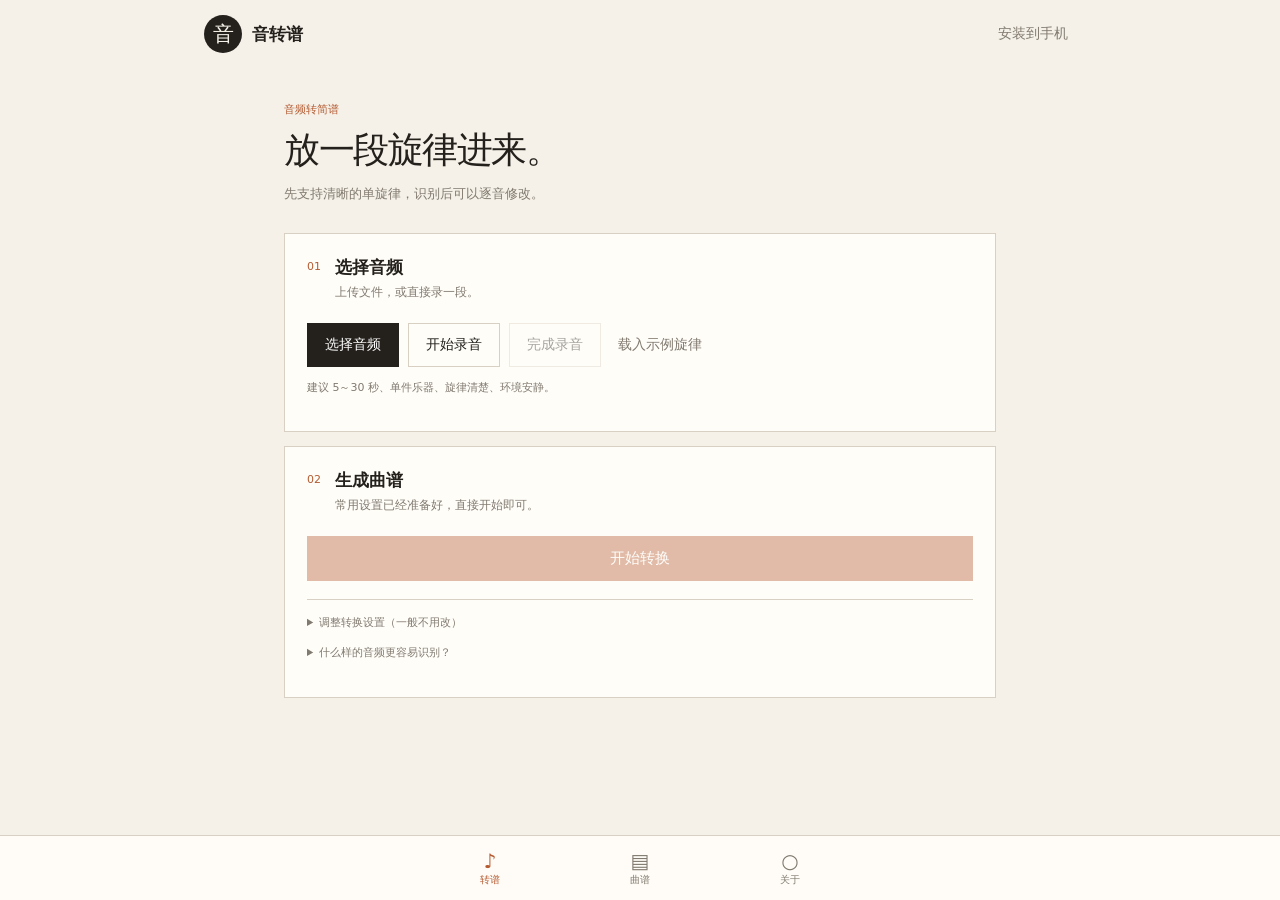
==== commit 55997174: "Simplify transcription setup for beginners" ====
--- a/index.html
+++ b/index.html
@@ -1,10 +1,24 @@
 <!doctype html><html lang="zh-CN"><head><meta charset="utf-8"><meta name="viewport" content="width=device-width,initial-scale=1,viewport-fit=cover"><meta name="theme-color" content="#f5f1e8"><meta name="apple-mobile-web-app-capable" content="yes"><meta name="apple-mobile-web-app-title" content="音转谱"><link rel="manifest" href="manifest.webmanifest"><link rel="apple-touch-icon" href="icons/icon-192.png"><link rel="icon" href="icons/icon-192.png"><style>:root{--paper:#f5f1e8;--ink:#24211d;--muted:#817a70;--line:#d8d0c2;--card:#fffdf8;--accent:#b55b32;--soft:#ebe3d5}*{box-sizing:border-box}html,body{background:var(--paper)}body{margin:0;color:var(--ink);font-family:"PingFang SC",system-ui,sans-serif;font-size:14px}button,input,select{font:inherit;color:inherit}button,label{cursor:pointer}[hidden]{display:none!important}:focus-visible{outline:2px solid var(--accent);outline-offset:2px}.topbar{height:68px;max-width:920px;margin:auto;padding:12px 24px;display:flex;justify-content:space-between;align-items:center}.wordmark{display:flex;align-items:center;gap:10px;color:inherit;text-decoration:none}.wordmark span{width:38px;height:38px;display:grid;place-items:center;background:var(--ink);color:var(--paper);border-radius:50%;font-family:serif;font-size:21px}.wordmark b{font-size:17px}.text-button{border:0;background:transparent;color:var(--muted);padding:8px}.screen{max-width:760px;margin:auto;padding:18px 24px 110px}.screen-title{padding:16px 0 30px}.screen-title p,.score-heading p{margin:0;color:var(--accent);font-size:11px}.screen-title h1{font-family:serif;font-size:36px;font-weight:500;letter-spacing:-.04em;margin:9px 0 10px}.screen-title span{color:var(--muted);font-size:13px}.source-card,.settings-card,.score-section{background:var(--card);border:1px solid var(--line);padding:22px;margin-bottom:14px}.card-title{display:flex;gap:14px}.card-title>span{color:var(--accent);font-size:11px;padding-top:4px}.card-title h2{font-size:17px;margin:0 0 5px}.card-title p{font-size:12px;color:var(--muted);margin:0}.source-actions,.result-actions{display:flex;flex-wrap:wrap;gap:9px;margin:22px 0 12px}.primary-action,.secondary-action,.transcribe-button{border:1px solid var(--ink);padding:12px 17px;background:var(--ink);color:white;min-height:44px;text-align:center}.primary-action input{position:absolute;opacity:0;pointer-events:none}.secondary-action{background:transparent;color:var(--ink);border-color:var(--line)}button:disabled{opacity:.4;cursor:not-allowed}.status{font-size:11px;color:var(--muted);line-height:1.7;min-height:18px}.audio-panel{border-top:1px solid var(--line);padding-top:14px}.audio-panel>div{display:flex;justify-content:space-between;gap:10px;font-size:11px}.audio-panel span{color:var(--muted)}audio{width:100%;margin-top:10px;height:38px}.settings-grid{display:grid;grid-template-columns:repeat(4,1fr);gap:10px;margin:22px 0}.settings-grid label{font-size:11px;color:var(--muted);display:flex;flex-direction:column;gap:7px;position:relative}.settings-grid select,.settings-grid input{background:var(--paper);border:1px solid var(--line);padding:10px;min-width:0}.settings-grid label span{position:absolute;right:7px;bottom:11px;font-size:9px}.settings-card details{font-size:11px;color:var(--muted);line-height:1.7;margin:12px 0}.transcribe-button{width:100%;background:var(--accent);border-color:var(--accent);font-size:15px}.progress{height:44px;display:flex;align-items:center;gap:10px;color:var(--muted);font-size:11px}.progress i{width:18px;height:18px;border:2px solid var(--line);border-top-color:var(--accent);border-radius:50%;animation:spin .8s linear infinite}@keyframes spin{to{transform:rotate(360deg)}}.score-section{padding:26px}.score-heading{display:flex;justify-content:space-between}.score-heading h2{font-family:serif;font-size:28px;font-weight:500;margin:6px 0}.score-heading>span{font-size:10px;color:var(--muted);border:1px solid var(--line);padding:6px 9px}.score-meta{display:flex;gap:18px;font-size:11px;color:var(--muted);padding-bottom:15px;border-bottom:1px solid var(--ink)}.score{display:flex;flex-wrap:wrap;align-items:flex-end;gap:9px 5px;padding:28px 2px;min-height:110px}.measure-line{height:43px;width:1px;background:var(--ink);margin:0 5px}.score-note{border:0;background:transparent;min-width:32px;min-height:50px;padding:4px;position:relative;font-family:serif;font-size:25px}.score-note.low-confidence{color:var(--accent)}.score-note.selected{background:var(--soft)}.score-note .accidental{font-size:12px}.score-note .octave{position:absolute;font-size:11px;left:50%;transform:translateX(-50%)}.score-note .octave.high{top:-2px}.score-note .octave.low{bottom:-2px}.score-note .duration{position:absolute;left:4px;right:4px;bottom:5px;border-bottom:1px solid}.score-note .duration.two{border-bottom:3px double}.score-note .dash{font-size:16px;margin-left:4px}.edit-hint{font-size:11px;color:var(--muted)}.note-editor{background:var(--soft);padding:10px;display:flex;flex-wrap:wrap;gap:6px;align-items:center}.note-editor strong{font-size:11px;margin-right:auto}.note-editor button{background:var(--card);border:1px solid var(--line);padding:8px}.result-actions{border-top:1px solid var(--line);padding-top:16px}.about-copy,.library-list{background:var(--card);border:1px solid var(--line);padding:22px}.about-copy h2{font-size:14px}.about-copy p,.library-entry p{color:var(--muted);font-size:12px;line-height:1.9}.library-entry{padding:15px 0;border-bottom:1px solid var(--line)}.library-entry button{border:1px solid var(--line);background:transparent;padding:7px;margin-right:6px}.bottom-nav{position:fixed;z-index:10;left:0;right:0;bottom:0;background:#fffdf8ee;border-top:1px solid var(--line);display:flex;justify-content:center;padding:8px 12px calc(8px + env(safe-area-inset-bottom))}.bottom-nav button{width:150px;border:0;background:transparent;color:var(--muted);padding:5px;font-size:10px}.bottom-nav span{display:block;font-size:20px}.bottom-nav [aria-current=page]{color:var(--accent)}dialog{max-width:390px;width:calc(100% - 40px);background:var(--paper);border:1px solid var(--line);padding:24px}#app-update{position:fixed;z-index:20;bottom:75px;left:20px;right:20px;max-width:720px;margin:auto;background:var(--ink);color:white;padding:12px 15px;display:flex;justify-content:space-between}@media(max-width:620px){.topbar{padding:12px 18px}.screen{padding:10px 16px 100px}.screen-title h1{font-size:31px}.source-card,.settings-card,.score-section{padding:18px}.settings-grid{grid-template-columns:1fr 1fr}.source-actions>*{flex:1 1 42%}.score-note{min-width:27px}.result-actions>*{flex:1 1 44%}.bottom-nav button{width:32vw}}@media(display-mode:standalone){#install-app{display:none}}
+
+.settings-card .transcribe-button {
+  margin-top: 22px;
+}
+
+.advanced-settings {
+  margin-top: 18px !important;
+  border-top: 1px solid var(--line);
+  padding-top: 14px;
+}
+
+.advanced-settings .settings-grid {
+  margin-bottom: 8px;
+}
 </style><style>html,body{max-width:100%;overflow-x:hidden}audio{max-width:100%}.primary-action input{width:1px;height:1px}.settings-grid{grid-template-columns:repeat(4,minmax(0,1fr))}.settings-grid label{min-width:0}.settings-grid input,.settings-grid select{width:0;min-width:100%;max-width:100%}@media(max-width:620px){.settings-grid{grid-template-columns:repeat(2,minmax(0,1fr))}}</style><title>音转谱 · 音频转简谱</title></head><body>
 <header class="topbar"><a class="wordmark" href="#transcribe"><span>音</span><b>音转谱</b></a><button id="install-app" class="text-button">安装到手机</button></header>
 <main>
 <section id="screen-transcribe" class="screen"><header class="screen-title"><p>音频转简谱</p><h1>放一段旋律进来。</h1><span>先支持清晰的单旋律，识别后可以逐音修改。</span></header>
 <section class="source-card"><div class="card-title"><span>01</span><div><h2>选择音频</h2><p>上传文件，或直接录一段。</p></div></div><div class="source-actions"><label class="primary-action">选择音频<input id="audio-file" type="file" accept="audio/*,.wav,.mp3,.m4a,.ogg,.flac"></label><button id="record" class="secondary-action">开始录音</button><button id="stop-record" class="secondary-action" disabled>完成录音</button><button id="load-demo" class="text-button">载入示例旋律</button></div><p id="source-status" class="status" role="status" aria-live="polite">建议 5～30 秒、单件乐器、旋律清楚、环境安静。</p><div id="audio-panel" class="audio-panel" hidden><div><strong id="audio-name"></strong><span id="audio-meta"></span></div><audio id="source-audio" controls preload="metadata"></audio></div></section>
-<section class="settings-card"><div class="card-title"><span>02</span><div><h2>识别设置</h2><p>不确定时先用默认值，生成后再调整。</p></div></div><div class="settings-grid"><label>调号<select id="key-select"><option value="0">C</option><option value="7">G</option><option value="2">D</option><option value="9">A</option><option value="4">E</option><option value="11">B</option><option value="5">F</option><option value="10">♭B</option><option value="3">♭E</option></select></label><label>速度<input id="tempo" type="number" min="40" max="240" value="90"><span>BPM</span></label><label>节拍<select id="meter"><option value="4">4/4</option><option value="3">3/4</option><option value="2">2/4</option></select></label><label>最小音符<select id="grid"><option value="0.5">八分音符</option><option value="0.25">十六分音符</option><option value="1">四分音符</option></select></label></div><details><summary>识别范围与限制</summary><p>当前只处理一个时间点一个音的单旋律。和弦、伴奏、密集轮指、滑音、噪声和混响会降低准确度；结果是初稿，需要人工校对。</p></details><button id="transcribe" class="transcribe-button" disabled>生成简谱</button><div id="analysis-progress" class="progress" hidden><i></i><span>正在分析音高和节奏…</span></div></section>
+<section class="settings-card"><div class="card-title"><span>02</span><div><h2>生成曲谱</h2><p>常用设置已经准备好，直接开始即可。</p></div></div><button id="transcribe" class="transcribe-button" disabled>开始转换</button><div id="analysis-progress" class="progress" hidden><i></i><span>正在听旋律、整理音符…</span></div><details class="advanced-settings"><summary>调整转换设置（一般不用改）</summary><div class="settings-grid"><label>简谱调号<select id="key-select"><option value="0">C（常用）</option><option value="7">G</option><option value="2">D</option><option value="9">A</option><option value="4">E</option><option value="11">B</option><option value="5">F</option><option value="10">♭B</option><option value="3">♭E</option></select></label><label>旋律速度<input id="tempo" type="number" min="40" max="240" value="90"><span>BPM</span></label><label>每小节拍数<select id="meter"><option value="4">4/4（常用）</option><option value="3">3/4</option><option value="2">2/4</option></select></label><label>识别多短的音<select id="grid"><option value="0.5">八分音符（常用）</option><option value="0.25">十六分音符</option><option value="1">四分音符</option></select></label></div></details><details><summary>什么样的音频更容易识别？</summary><p>一次只演奏一条清楚的旋律，尽量不要带伴奏。环境安静、速度稳定时效果更好；生成后可以点击音符修改。</p></details></section>
 <section id="score-section" class="score-section" hidden><div class="score-heading"><div><p>识别结果</p><h2>简谱初稿</h2></div><span id="confidence-label"></span></div><div class="score-meta"><span id="score-key"></span><span id="score-tempo"></span><span id="score-meter"></span></div><div id="score" class="score" aria-label="生成的简谱"></div><p class="edit-hint">点击音符进行升降音、改变时值或删除。橙色表示识别把握较低。</p><div id="note-editor" class="note-editor" hidden><strong id="editor-position"></strong><button data-edit="down">音高 −</button><button data-edit="up">音高 ＋</button><button data-edit="shorter">时值 −</button><button data-edit="longer">时值 ＋</button><button data-edit="rest">音符 / 休止</button><button data-edit="delete">删除</button></div><div class="result-actions"><button id="play-score" class="primary-action">播放识别结果</button><button id="stop-score" class="secondary-action" disabled>停止</button><button id="export-text" class="secondary-action">导出简谱文本</button><button id="export-xml" class="secondary-action">导出 MusicXML</button></div></section></section>
 <section id="screen-library" class="screen" hidden><header class="screen-title"><p>本地曲谱</p><h1>保留校对后的版本。</h1><span>数据只保存在当前浏览器，可导出备份。</span></header><button id="save-score" class="primary-action" disabled>保存当前曲谱</button><p id="library-status" class="status"></p><div id="library-list" class="library-list"></div></section>
 <section id="screen-about" class="screen" hidden><header class="screen-title"><p>关于</p><h1>它能做什么，也要说清楚。</h1></header><div class="about-copy"><h2>当前版本</h2><p>把清晰的单旋律录音转换成可编辑简谱，支持回放、文本与 MusicXML 导出。分析完全在浏览器本地完成。</p><h2>暂时做不到</h2><p>不能可靠拆分和弦、多声部或伴奏；密集轮指可能被合并，滑音可能被切成多个音。它不是专业制谱软件的替代品。</p><h2>隐私</h2><p>音频不会上传。只有你主动保存的曲谱会进入浏览器本地存储，清除网站数据后会消失。</p></div></section></main>
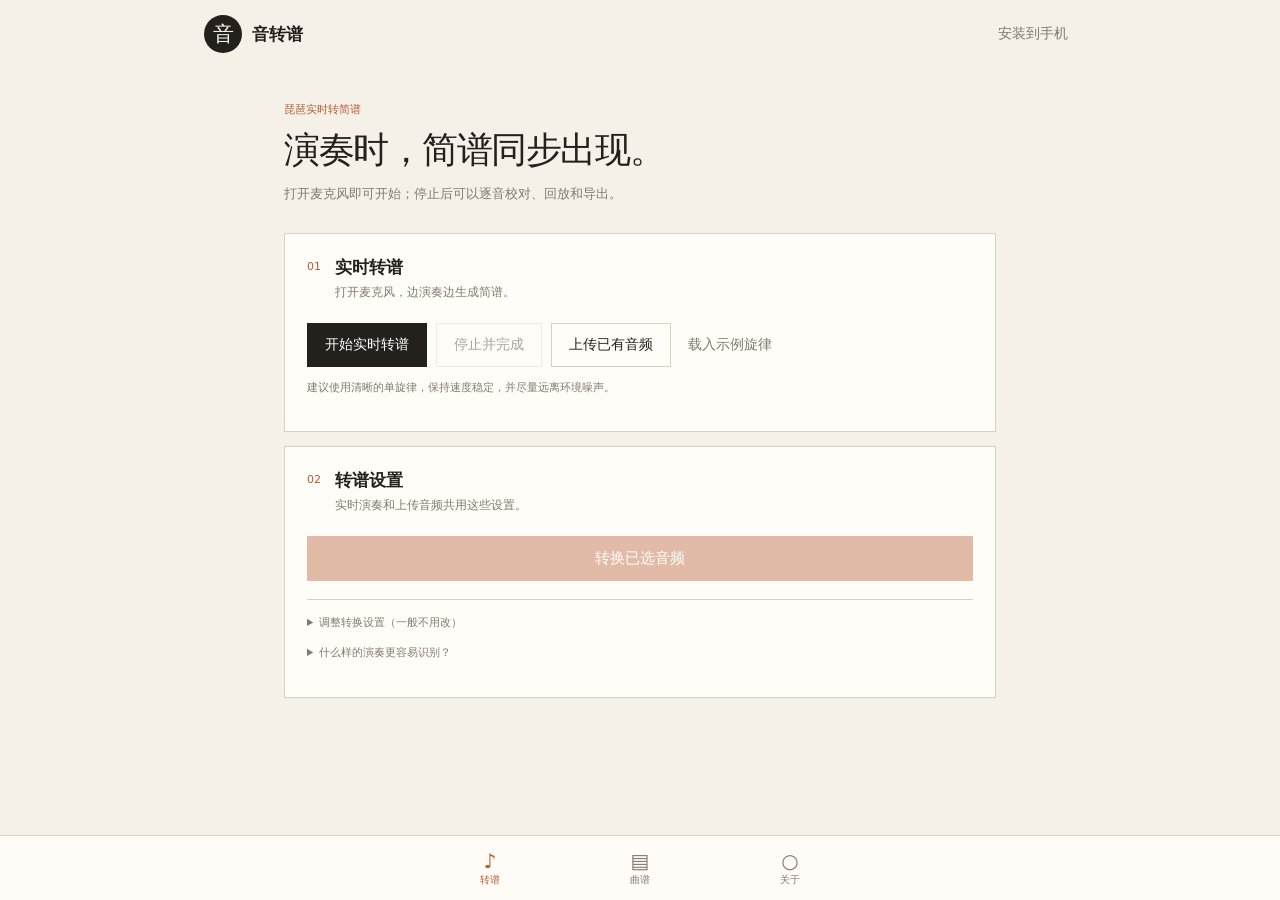
==== commit cc5ebdfe: "Add live microphone transcription" ====
--- a/index.html
+++ b/index.html
@@ -13,37 +13,368 @@
 .advanced-settings .settings-grid {
   margin-bottom: 8px;
 }
-</style><style>html,body{max-width:100%;overflow-x:hidden}audio{max-width:100%}.primary-action input{width:1px;height:1px}.settings-grid{grid-template-columns:repeat(4,minmax(0,1fr))}.settings-grid label{min-width:0}.settings-grid input,.settings-grid select{width:0;min-width:100%;max-width:100%}@media(max-width:620px){.settings-grid{grid-template-columns:repeat(2,minmax(0,1fr))}}</style><title>音转谱 · 音频转简谱</title></head><body>
+
+.score-title-field {
+  display: grid;
+  gap: 7px;
+  margin: 14px 0 16px;
+  color: var(--muted);
+  font-size: 11px;
+}
+
+.score-title-field input {
+  width: 100%;
+  border: 0;
+  border-bottom: 1px solid var(--line);
+  background: transparent;
+  padding: 8px 0;
+  color: var(--ink);
+  font-family: serif;
+  font-size: 20px;
+}
+
+.history-actions {
+  display: flex;
+  align-items: center;
+  gap: 7px;
+  margin-top: 10px;
+}
+
+.history-actions button {
+  border: 1px solid var(--line);
+  background: transparent;
+  padding: 7px 11px;
+}
+
+.history-actions span {
+  margin-left: auto;
+  color: var(--muted);
+  font-size: 11px;
+}
+
+body.is-live #source-status,
+body.is-live #confidence-label {
+  color: var(--accent);
+}
+
+body.is-live #confidence-label {
+  border-color: var(--accent);
+}
+
+body.is-live #source-status::first-letter {
+  animation: live-pulse 1s ease-in-out infinite;
+}
+
+body.is-live .settings-grid,
+body.is-live .advanced-settings {
+  opacity: .55;
+  pointer-events: none;
+}
+
+.source-actions label {
+  position: relative;
+}
+
+.source-actions label input[type="file"] {
+  position: absolute;
+  width: 1px;
+  height: 1px;
+  opacity: 0;
+  pointer-events: none;
+}
+
+@keyframes live-pulse {
+  50% { opacity: .28; }
+}
+
+/* Numbered notation is laid out on a beat grid instead of as a text stream. */
+.score.jianpu-score {
+  display: grid;
+  grid-template-columns: repeat(4, minmax(0, 1fr));
+  gap: 34px 0;
+  align-items: stretch;
+  min-height: 160px;
+  padding: 42px 0 32px;
+  overflow: visible;
+}
+
+.jianpu-measure {
+  position: relative;
+  display: grid;
+  grid-template-columns: repeat(var(--slots), minmax(0, 1fr));
+  align-items: end;
+  min-width: 0;
+  min-height: 68px;
+  padding: 8px 8px 12px;
+}
+
+.jianpu-measure::after {
+  content: "";
+  position: absolute;
+  right: 0;
+  bottom: 14px;
+  height: 34px;
+  border-right: 1px solid var(--ink);
+}
+
+.jianpu-cell {
+  position: relative;
+  display: flex;
+  align-items: flex-end;
+  justify-content: center;
+  min-width: 0;
+  height: 52px;
+}
+
+.jianpu-cell .score-note {
+  position: relative;
+  display: flex;
+  align-items: center;
+  justify-content: center;
+  width: 100%;
+  min-width: 0;
+  min-height: 44px;
+  height: 44px;
+  padding: 5px 1px 10px;
+  border: 0;
+  border-radius: 0;
+  background: transparent;
+  font-family: "Times New Roman", "Songti SC", serif;
+  font-size: 27px;
+  line-height: 1;
+}
+
+.jianpu-cell .score-note:hover,
+.jianpu-cell .score-note.selected {
+  background: var(--soft);
+}
+
+.jianpu-cell .score-note.low-confidence {
+  color: var(--accent);
+}
+
+.jianpu-cell.beam-one::after,
+.jianpu-cell.beam-two::after,
+.jianpu-cell.beam-two::before {
+  content: "";
+  position: absolute;
+  right: 10%;
+  left: 10%;
+  bottom: 6px;
+  border-bottom: 1px solid currentColor;
+  pointer-events: none;
+}
+
+.jianpu-cell.beam-two::before {
+  bottom: 2px;
+}
+
+.score-note .numeral {
+  display: inline-block;
+  min-width: .72em;
+  text-align: center;
+}
+
+.score-note .accidental {
+  width: .72em;
+  margin-left: -.72em;
+  font-family: system-ui, sans-serif;
+  font-size: 10px;
+  text-align: right;
+  transform: translate(-2px, -2px);
+}
+
+.score-note .augmentation-dot {
+  margin-left: 2px;
+  font-size: 17px;
+  transform: translateY(3px);
+}
+
+.score-note .hold {
+  margin-left: 5px;
+  font-size: 18px;
+  letter-spacing: 4px;
+  white-space: nowrap;
+}
+
+.score-note .continued-dash {
+  font-size: 18px;
+}
+
+.jianpu-cell .score-note .octave {
+  position: absolute;
+  left: 50%;
+  width: 100%;
+  transform: translateX(-50%);
+  font-family: serif;
+  font-size: 10px;
+  letter-spacing: 1px;
+  text-align: center;
+}
+
+.jianpu-cell .score-note .octave.high {
+  top: -3px;
+}
+
+.jianpu-cell .score-note .octave.low {
+  bottom: 3px;
+}
+
+.jianpu-cell.beam-one .score-note .octave.low {
+  bottom: -2px;
+}
+
+.jianpu-cell.beam-two .score-note .octave.low {
+  bottom: -6px;
+}
+
+.measure-space {
+  min-width: 0;
+}
+
+@media (max-width: 620px) {
+  .score.jianpu-score {
+    grid-template-columns: repeat(2, minmax(0, 1fr));
+    gap: 28px 0;
+    padding: 34px 0 26px;
+  }
+
+  .jianpu-measure {
+    padding-right: 5px;
+    padding-left: 5px;
+  }
+
+  .jianpu-cell .score-note {
+    font-size: 24px;
+  }
+}
+
+@media print {
+  @page {
+    size: A4 portrait;
+    margin: 18mm;
+  }
+
+  body.printing-score {
+    background: #fff;
+  }
+
+  body.printing-score .topbar,
+  body.printing-score .screen-title,
+  body.printing-score .source-card,
+  body.printing-score .settings-card,
+  body.printing-score .score-heading,
+  body.printing-score .edit-hint,
+  body.printing-score .note-editor,
+  body.printing-score .history-actions,
+  body.printing-score .result-actions,
+  body.printing-score .bottom-nav,
+  body.printing-score #app-update {
+    display: none !important;
+  }
+
+  body.printing-score .screen,
+  body.printing-score .score-section {
+    display: block !important;
+    width: 100%;
+    max-width: none;
+    margin: 0;
+    padding: 0;
+    border: 0;
+    background: #fff;
+  }
+
+  body.printing-score .score-title-field {
+    margin: 0 0 22px;
+  }
+
+  body.printing-score .score-title-field span {
+    display: none;
+  }
+
+  body.printing-score .score-title-field input {
+    border: 0;
+    color: #000;
+    font-size: 25px;
+    text-align: center;
+  }
+
+  body.printing-score .score-meta {
+    color: #000;
+  }
+
+  body.printing-score .score.jianpu-score {
+    grid-template-columns: repeat(4, minmax(0, 1fr));
+    gap: 38px 0;
+    color: #000;
+    padding-top: 38px;
+  }
+
+  body.printing-score .jianpu-measure::after {
+    border-right-color: #000;
+  }
+}
+</style><style>html,body{max-width:100%;overflow-x:hidden}audio{max-width:100%}.primary-action input{width:1px;height:1px}.settings-grid{grid-template-columns:repeat(4,minmax(0,1fr))}.settings-grid label{min-width:0}.settings-grid input,.settings-grid select{width:0;min-width:100%;max-width:100%}@media(max-width:620px){.settings-grid{grid-template-columns:repeat(2,minmax(0,1fr))}}</style><title>音转谱 · 琵琶实时转简谱</title></head><body>
 <header class="topbar"><a class="wordmark" href="#transcribe"><span>音</span><b>音转谱</b></a><button id="install-app" class="text-button">安装到手机</button></header>
 <main>
-<section id="screen-transcribe" class="screen"><header class="screen-title"><p>音频转简谱</p><h1>放一段旋律进来。</h1><span>先支持清晰的单旋律，识别后可以逐音修改。</span></header>
-<section class="source-card"><div class="card-title"><span>01</span><div><h2>选择音频</h2><p>上传文件，或直接录一段。</p></div></div><div class="source-actions"><label class="primary-action">选择音频<input id="audio-file" type="file" accept="audio/*,.wav,.mp3,.m4a,.ogg,.flac"></label><button id="record" class="secondary-action">开始录音</button><button id="stop-record" class="secondary-action" disabled>完成录音</button><button id="load-demo" class="text-button">载入示例旋律</button></div><p id="source-status" class="status" role="status" aria-live="polite">建议 5～30 秒、单件乐器、旋律清楚、环境安静。</p><div id="audio-panel" class="audio-panel" hidden><div><strong id="audio-name"></strong><span id="audio-meta"></span></div><audio id="source-audio" controls preload="metadata"></audio></div></section>
-<section class="settings-card"><div class="card-title"><span>02</span><div><h2>生成曲谱</h2><p>常用设置已经准备好，直接开始即可。</p></div></div><button id="transcribe" class="transcribe-button" disabled>开始转换</button><div id="analysis-progress" class="progress" hidden><i></i><span>正在听旋律、整理音符…</span></div><details class="advanced-settings"><summary>调整转换设置（一般不用改）</summary><div class="settings-grid"><label>简谱调号<select id="key-select"><option value="0">C（常用）</option><option value="7">G</option><option value="2">D</option><option value="9">A</option><option value="4">E</option><option value="11">B</option><option value="5">F</option><option value="10">♭B</option><option value="3">♭E</option></select></label><label>旋律速度<input id="tempo" type="number" min="40" max="240" value="90"><span>BPM</span></label><label>每小节拍数<select id="meter"><option value="4">4/4（常用）</option><option value="3">3/4</option><option value="2">2/4</option></select></label><label>识别多短的音<select id="grid"><option value="0.5">八分音符（常用）</option><option value="0.25">十六分音符</option><option value="1">四分音符</option></select></label></div></details><details><summary>什么样的音频更容易识别？</summary><p>一次只演奏一条清楚的旋律，尽量不要带伴奏。环境安静、速度稳定时效果更好；生成后可以点击音符修改。</p></details></section>
-<section id="score-section" class="score-section" hidden><div class="score-heading"><div><p>识别结果</p><h2>简谱初稿</h2></div><span id="confidence-label"></span></div><div class="score-meta"><span id="score-key"></span><span id="score-tempo"></span><span id="score-meter"></span></div><div id="score" class="score" aria-label="生成的简谱"></div><p class="edit-hint">点击音符进行升降音、改变时值或删除。橙色表示识别把握较低。</p><div id="note-editor" class="note-editor" hidden><strong id="editor-position"></strong><button data-edit="down">音高 −</button><button data-edit="up">音高 ＋</button><button data-edit="shorter">时值 −</button><button data-edit="longer">时值 ＋</button><button data-edit="rest">音符 / 休止</button><button data-edit="delete">删除</button></div><div class="result-actions"><button id="play-score" class="primary-action">播放识别结果</button><button id="stop-score" class="secondary-action" disabled>停止</button><button id="export-text" class="secondary-action">导出简谱文本</button><button id="export-xml" class="secondary-action">导出 MusicXML</button></div></section></section>
+<section id="screen-transcribe" class="screen"><header class="screen-title"><p>琵琶实时转简谱</p><h1>演奏时，简谱同步出现。</h1><span>打开麦克风即可开始；停止后可以逐音校对、回放和导出。</span></header>
+<section class="source-card"><div class="card-title"><span>01</span><div><h2>实时转谱</h2><p>打开麦克风，边演奏边生成简谱。</p></div></div><div class="source-actions"><button id="record" class="primary-action">开始实时转谱</button><button id="stop-record" class="secondary-action" disabled>停止并完成</button><label class="secondary-action">上传已有音频<input id="audio-file" type="file" accept="audio/*,.wav,.mp3,.m4a,.ogg,.flac"></label><button id="load-demo" class="text-button">载入示例旋律</button></div><p id="source-status" class="status" role="status" aria-live="polite">建议使用清晰的单旋律，保持速度稳定，并尽量远离环境噪声。</p><div id="audio-panel" class="audio-panel" hidden><div><strong id="audio-name"></strong><span id="audio-meta"></span></div><audio id="source-audio" controls preload="metadata"></audio></div></section>
+<section class="settings-card"><div class="card-title"><span>02</span><div><h2>转谱设置</h2><p>实时演奏和上传音频共用这些设置。</p></div></div><button id="transcribe" class="transcribe-button" disabled>转换已选音频</button><div id="analysis-progress" class="progress" hidden><i></i><span>正在听旋律、整理音符…</span></div><details class="advanced-settings"><summary>调整转换设置（一般不用改）</summary><div class="settings-grid"><label>简谱调号<select id="key-select"><option value="0">C（常用）</option><option value="7">G</option><option value="2">D</option><option value="9">A</option><option value="4">E</option><option value="11">B</option><option value="5">F</option><option value="10">♭B</option><option value="3">♭E</option></select></label><label>旋律速度<input id="tempo" type="number" min="40" max="240" value="90"><span>BPM</span></label><label>每小节拍数<select id="meter"><option value="4">4/4（常用）</option><option value="3">3/4</option><option value="2">2/4</option></select></label><label>识别多短的音<select id="grid"><option value="0.5">八分音符（常用）</option><option value="0.25">十六分音符</option><option value="1">四分音符</option></select></label></div></details><details><summary>什么样的演奏更容易识别？</summary><p>一次只演奏一条清楚的旋律，尽量不要带伴奏。环境安静、速度稳定时效果更好；停止后可以点击音符修改。</p></details></section>
+<section id="score-section" class="score-section" hidden><div class="score-heading"><div><p>识别结果</p><h2>简谱初稿</h2></div><span id="confidence-label"></span></div><label class="score-title-field"><span>曲谱名称</span><input id="score-title" maxlength="60" placeholder="给这份曲谱起个名字"></label><div class="score-meta"><span id="score-key"></span><span id="score-tempo"></span><span id="score-meter"></span></div><div id="score" class="score" aria-label="生成的简谱"></div><p class="edit-hint">点击音符进行升降音、改变时值或删除。橙色表示识别把握较低。</p><div id="note-editor" class="note-editor" hidden><strong id="editor-position"></strong><button data-edit="down">音高 −</button><button data-edit="up">音高 ＋</button><button data-edit="shorter">时值 −</button><button data-edit="longer">时值 ＋</button><button data-edit="rest">音符 / 休止</button><button data-edit="delete">删除</button></div><div class="history-actions"><button id="undo-edit" disabled>撤销</button><button id="redo-edit" disabled>重做</button><span id="edit-status" role="status" aria-live="polite"></span></div><div class="result-actions"><button id="play-score" class="primary-action">播放识别结果</button><button id="play-source" class="secondary-action">试听原音</button><button id="stop-score" class="secondary-action" disabled>停止</button><button id="save-score-direct" class="secondary-action">保存曲谱</button><button id="print-score" class="secondary-action">打印 / 保存 PDF</button><button id="export-text" class="secondary-action">导出简谱文本</button><button id="export-xml" class="secondary-action">导出 MusicXML</button></div></section></section>
 <section id="screen-library" class="screen" hidden><header class="screen-title"><p>本地曲谱</p><h1>保留校对后的版本。</h1><span>数据只保存在当前浏览器，可导出备份。</span></header><button id="save-score" class="primary-action" disabled>保存当前曲谱</button><p id="library-status" class="status"></p><div id="library-list" class="library-list"></div></section>
-<section id="screen-about" class="screen" hidden><header class="screen-title"><p>关于</p><h1>它能做什么，也要说清楚。</h1></header><div class="about-copy"><h2>当前版本</h2><p>把清晰的单旋律录音转换成可编辑简谱，支持回放、文本与 MusicXML 导出。分析完全在浏览器本地完成。</p><h2>暂时做不到</h2><p>不能可靠拆分和弦、多声部或伴奏；密集轮指可能被合并，滑音可能被切成多个音。它不是专业制谱软件的替代品。</p><h2>隐私</h2><p>音频不会上传。只有你主动保存的曲谱会进入浏览器本地存储，清除网站数据后会消失。</p></div></section></main>
+<section id="screen-about" class="screen" hidden><header class="screen-title"><p>关于</p><h1>它能做什么，也要说清楚。</h1></header><div class="about-copy"><h2>当前版本</h2><p>演奏时实时识别清晰的单旋律，并同步生成可编辑简谱；也支持上传已有音频、回放、文本与 MusicXML 导出。分析完全在浏览器本地完成。</p><h2>暂时做不到</h2><p>不能可靠拆分和弦、多声部或伴奏；密集轮指可能被合并，滑音可能被切成多个音。它不是专业制谱软件的替代品。</p><h2>隐私</h2><p>麦克风与音频数据不会上传。只有你主动保存的曲谱会进入浏览器本地存储，清除网站数据后会消失。</p></div></section></main>
 <nav class="bottom-nav"><button data-screen="transcribe" aria-current="page"><span>♪</span>转谱</button><button data-screen="library"><span>▤</span>曲谱</button><button data-screen="about"><span>○</span>关于</button></nav><dialog id="install-help"><h2>安装到手机</h2><p id="install-help-text"></p><button id="close-install" class="primary-action">知道了</button></dialog><div id="app-update" hidden><span>新版本已准备好</span><button id="apply-update">更新</button></div><script>window.DEMO_AUDIO="[base64]/Mv4m/Qj82fqV+Tz4zfZH9arz+PEy8Fruc+yC6ovolOaj5L/i8OA936/dTtwj2zXajdky2SvZfNks2j7bs9yN3szgbeNs5sbpcu1p8aL1E/qv/[base64]/tPNo5kzYlM5svAixiKMUkMiGuHT8a6BaqE4QQdw1/CpoHwwT1ASz/YfyP+bL2xfPE8K3tf+o459njZuDi3FLZvdUs0qjOO8vxx9bE98Ffvx29PbvJuc64VbhnuAq5RLoXvIW+jcErxVrJE85K0/bYB99w5R/sA/MJ+h4BMAgqD/sVjxzWIsAoPS5DM8U3ujsdP+hBGUSwRa9GGUf1RktGIkWHQ4NBIj9zPIE5WDYGM5YvEyyIKP0keSEEHqIaVRciFAYRAw4WCzsIcAWvAvT/Of15+q/31vTs8ezu1eum6GDlBOKX3h3bndcd1KfQRc0CyurGCMRpwRu/KL2eu4a667nVuUy6Vrv1vCu/+cFbxUzJxs3A0i7YBN405K3qYPE5+Cb/FAbxDKoTLRppIE4mzivaMGk1cTnqPNA/IELYQ/tEjEWPRQxFDESXQrpAfj7yOyA5FzbhMoovHyyoKC8luyFUHv4avheUFIMRiQ6mC9YIFgZhA7QACf5Z+6H43PUH8x3wHe0G6tjmlOM+4Nncbdn/1ZjSQc8GzPLID8ZrwxLBD79vvTy8gbtHu5S7b7zcvd2/csKaxU/JjM1J0nvXF90O41Lp0+9+9kL9DATLCmwR3RcMHusjail8LhYzLje8Orw9KEABQkdD/EMmRMpD8EKiQeo/1D1qO7o4zjW1MngvIyzBKFsl+CGfHlYbIRgCFfoRCg8xDGsJtQYNBGwBz/4w/In51/YW9EHxWO5Y60HoFOXV4YbeLdvS13rUMNH+ze7KDMhkxQHD8cA9v/K9Gb28vOG8kL3NvpvA+cLoxWLJZM3l0d3WPtz+4Q3oW+7Z9HP7GQK4CEAPnRW/G5YhEycpLMww8zSUOKs7Mz4rQJJBa0K5QoNC0EGoQBU/Iz3cOkw4fzWCMl8vIizVKIElLiLkHqgbfhhqFWwShg+1DPkJTgexBB0Cjv/9/Gf6x/cZ9Vryhu+c7Jzph+Zd4yTg4NyW2U7WEtPpz9/M/8lUx+rEzMIHwaW/sb4yvjO+uL7Hv2LBjMNExobJTs2U0VHWetsC4dzm+exI87n5OQC5BiYNbhOBGU4fyCTgKYsuvzJyNp85QTxWPt0/2EBKQTlBq0CpPzs+bDxHOtg3KjVJMkAvGyzjKKIlYCIkH/Ub1xjNFdkS/A81DYIK4QdPBcYCQwDC/Tz7rvgS9mfzqPDU7erq6+fY5LThg95M2xXY5dTH0cTO58s6ycrGosTNwlbBSMCrv4i/5b/IwDTCK8StxrjJR81V0dnVytob4MHlrOvN8RP4b/7NBB4LUBFSFxUdiiKjJ1QskjBWNJc3UTqCPCg+RD/ZP+s/gj+kPls9rzusOV43zjQJMhsvDSzqKL0ljCJfHz0cKxksFkETbRCvDQYLbgjmBWkD8gB//gj8ivkB92j0vfH/7ivsQelE5jXjGeD03M3ZrNaZ057QxM0Yy6PIccaOxAXD3sEkweDAF8HQwQ/D1cQkx/nJUc0n0XPVLNpI37nkc+pl8IL2t/zzAigJQw80FesaWSBxJSYqbi5AMpQ1ZTiwOnM8rz1lPps+VT6bPXU87ToMOd02bDTEMe8u+SvsKNIlsiKVH4EcehmFFqUT2hAlDoQL9gh3BgUEmgE0/8v8Xfrl91/1yPId8F7tiuqi56nkoOGO3njbZthe1WvSl8/rzHPKOshLxq/Ec8OewjrCTsLfwvLDicWmx0fKas0J0R7VodmH3sXjTekS7wT1EvstAUQHRw0lE84YNR5KIwMoUywxMJYzfTbgOL86GTzxPEg9JT2OPIs7JTplOFY2BDR4Mb4u4CvpKOIl0yLGH78cxBnaFgMUQhGVDv0LeAkDB5oEOwLh/4b9J/u/+Ev2x/Mw8Ybux+v06A/mGuMb4BbdEtoX1y7UX9G1zjvM/MkByFfGBsUYxJbDiMPzw9zERsYzyKLKkc370NrUKNnZ3eTiPOjS7Znzgfl5/3IFWwslEcAWHhwwIeklQCopLp4xmDQTNw05hDp6O/M78Tt9O5w6WDm5N8o1lTMmMYYuwCvfKOwl7yLxH/gcChorF14UpREBD3EM9AmIByoF1QKGADr+6fuR+S33u/Q48qLv9+w46mjnh+Sa4abestvE2OTVHNN20PvNtsuyyfrHlsaRxfTExcQMxc3FDMfLyAnLxc370KfUwNg93RbiPeel7EHyAvjX/bEDgQk2D8EUFBohH9ojNigpLKwvuDJJNVw37zgDOps6uzpoOqk5hjgINzg1IjPOMEkumyvQKPElBiMYIC0dSxp2F7MUAxJoD+AMbAoJCLQFaQMmAeX+ovxZ+gb4pvU187LwG+5x67To5+UM4yrgRd1k2o/XztQs0rHPac1dy5jJJMgJx1LGBcYqxsXG2sdsyXzLB84L0YPUaNiz3FnhUOaL6/zwlfZH/AECtwdWDdASGBgdHdYhNSYwKsAt3TCDM601WzeMOEI5gjlQObE4rzdRNqE0qDJxMAUucCu8KPAlGCM5IFwdhxq+FwQVXRLKD0sN3wqECDgG9wO+AYr/VP0Z+9b4hvYn9LfxM++d7PPpOudy5KHhy9742y7ZdtbY01/RFM8CzTLLrsmAyLDHR8dLx8LHsMgXyvnLVM4n0W3UINg53K/gduWD6srvO/XJ+mMA/QWGC+4QKBYnG9wfPSQ/KNorBy+/MQA0xzUUN+g3Rzg0OLY31DaWNQQ0KTIOML0tQCuhKOslJCNWIIcdvxoBGFEVsxIoELENTQv6CLcGfwRRAicA/v3R+535XfcP9bHyQPC97SfrgOjL5QvjReCA3cHaEth71QTTuNCgzsbMNcv0yQ/Ji8hwyMXIjMnKyoDMrs5R0WbU6NfQ2xXgreSN6anu8vNc+df+VATFCRsPRxQ8Ge0dTyJXJvspNi0AMFYyNTScNY02CTcWN7c29TXWNGIzpDGlL24tCiuCKOAlKyNuIK4d8ho/GJoVBROCEBMOtwtsCTEHAgXdAr4Aof6B/Fv6K/ju9aHzQ/HS7k/su+kY52nks+H83krcpNkT15/UU9I30FXOt8xny2zKz8mYycvJb8qFyxHNEs+H0W3Uv9d224zf9eOo6Jrtu/IB+Fv9uwITCFUNcxJeFwkcaiB2JCMoaitFLq8wpDIlNDE1yjX1NbU1EjURNLwyGzE3LxstzypdKM8lLiOBIM8dIBt5GN4VUxPYEHEOHAzZCaUHgAVkA08BPv8q/RL78PjD9of0OvLc72vt6upY6LvlFeNs4MfdK9uh2DLW5tPH0d7PNs7WzMjLFMvBytbKV8tHzKvNgc/J0YDUo9cs2xLfTuPV55vslvG29u/7MgFxBp8LrBCMFTEakB6eIlMmpSmOLAovFTGuMtUzijTSNLA0KzRIMxEyjDDELsIsjiozKLolKyOPIO0dSxuvGB8WnBMqEcoOfQxBChYI+AXlA9oB0//M/cD7rfmP92T1KPPb8H3uDeyO6QHnbOTR4Tjfp9wl2rvXcdVQ02LRr89CziPNWczsy+TLQ8wQzUzO+c8W0qDUldfw2qjetuIR567rgfB89ZT6uv/fBPcJ8w7GE2QYwBzPIIkk5SfcKmktiS85MXgySTOtM6gzQDN7MmEx+S9MLmQsSCoEKKAlJCOYIAUecRvhGFsW4hN4ESAP2gymCoEIbAZhBF8CYgBn/mj8YvpT+Df2DPTQ8YPvJe246jzot+Ur45/gGd6f2zvZ89bR1N/SJNGrz3vOnc0ZzfTMNc3fzfbOetBt0szUlNfB2k3eL+Je5tHqfO9T9En5UP5bA10IRw0NEqIW+RoJH8giLCYvKcwr/y3ELxwxBjKGMp0yUjKrMa0wYS/PLQAs/inQJ4AlFyOdIBkekhsPGZMWIxTCEXIPMw0GC+kI2gbYBN8C7AD7/gj9EPsO+QH35vS78oDwM+7W62zp9uZ55PvhgN8P3bHabdhL1lXUlNIP0dHP4c5GzgfOKs6zzqbPBNHO0gPVoNeh2gDetuG65QTqiO468w749/zmAdEGqQtgEOsUPRlMHQ4heSSIJzMqeCxSLsAvxDBdMZExYjHWMPUvxS5OLZkrrimXJ1wlBiOdICkesBs4GccWYRQIEsAPiA1iC0wJRQdKBVoDcAGJ/6L9tvvC+cP3uPWd83LxNu/r7JHqK+i95Uzj3OB13h7c3tm+18XV/tNw0iTRI9BzzxzPIs+Mz13QltE500XVt9eN2sDdS+Em5Ubpo+0w8uL2rPuBAFQFGArADkATjBeYG1wfzSLmJZ8o8yrhLGUugC80MIIwbjD/LzkvJC7ILCwrWSlZJzMl8CKZIDQeyRteGfgWmxRLEgoQ2g26C6sJqwe4Bc8D7gERADX+Vfxu+n34gPZ19FryL/D07avrVen25pLkL+LS34LdR9so2S/XY9XM03XSY9Gg0DLQHtBq0BnRL9Ks05DV2teF2o7d7+Cg5Jjozew28cb1cfoq/+UDlQgtDaER5RXuGbIdKCFJJA4ncilyKwstPS4JL3EveS8kL3oufy09LLsqACkWJwUl1iKQIDse3ht/GSQX0RSKElEQKA4PDAcKDQghBkAEaAKTAML+7fwS+y/5QfdF9TnzHvH07rrsdOok6M7ld+Mk4dzep9yL2pHYwdYk1cHTotLM0UjRHNFL0dvRz9Io1OXVB9iK2mndoOAo5PjnB+xL8Ln0RPni/YMCHgemCw0QSBRNGBAcih+zIoMl9ScGKrMr+yzeLV8ugS5HLrct1yyuK0UqoijPJtMktyKCID0e7xudGU0XBBXFEpQQcg5gDF4KawiGBq0E3AIRAUn/f/2w+9r5+fcL9hD0BPLp78DtietI6f/mteRt4i7g/t3m2+zZGth31gvV3tP40mDSG9Iw0qLSddOr1EPWPtiZ2lDdX+C+42bnT+tv77rzJvin/DABtQUrCoQOthK1Fnga9B0iIfwjeyacKFwquSuzLEwthi1mLfAsKywcK8spQCiDJpwkkyJxIDwe+xu2GXIXMxX9EtQQuQ6uDLIKxgjnBhUFTAOJAcr/Cv5H/H36qfjK9t304fLW8LzulOxi6ifo6eWs43bhTd853UHbbNnE11DWF9Ui1HfTHNMY023TIdQ11arWf9iz2kPdKeBh4+Lmpeqh7sryF/d7++v/WgS9CAgNLxEnFecYZRyYH3siBiU2JwcpdyqHKzgsiyyELCcseyuFKk0p2ScyJmAkayJaIDYeBBzMGZMXXhUxExAR/A74DAILHAlEB3kFtwP8AUUAkP7Y/[base64]/a/79Pkw+F/2gPSS8pfwje547FnqNOgN5urj0OHH39Pd/ttP2s3Ygddx1qTVIdXu1A/ViNVd1o7XHNkG20nd49/N4gLme+kv7RXxIvVM+Yj9yQEFBjEKQQ4pEuEVXhmYHIgfKCJyJGMm+CcxKQ0qjyq4Ko0qEipNKUUo/yaFJd0jDiIhIB0eCRzrGcoXqhWPE34ReQ+CDZkLvwn0BzUGgATUAi4Bi//n/T/8kPrX+BP3Q/Vk83bxfO907WPrS+kw5xflBeMB4RLfPt2M2wXasNiV17nWJNbb1eTVQtb51grYdtk921zd0N+V4qbl+uiK7E7wPPRJ+Gr8lAC8BNcI2gy5EGsU5hciGxgewCAWIxUluyYHKPgojynPKbwpWSmsKLsnjSYoJZQj2iH/HwseBhz1GeAXyhW5E7ARsw/CDeALDApGCI0G3wQ6A5wBAABm/sj8JPt4+cH3/vUt9E7yYfBo7mTsWepK6DvmMuQ04kngdt7E3Djb3Nm22M3XJ9fK1rzWANeb143Y2dl923ndyd9p4lXlhejz65XvY/NT91r7bP9/A4kHfQtTD/4Sdxa0Ga0cXR+9IcojfyXdJuInjyjlKOkonSgIKC4nFibHJEgjoSHYH/Ud/xv8GfIX5xXgE98R6Q//DSMMVQqVCOIGOgWcAwQCcQDg/kv9svsS+mf4sfbt9BzzPvFT71ztXuta6VbnVuVf43jhqN/13WfcBNvU2d/YKdi615bXwtdB2BbZQtrF257dy99I4hDlHeho6+numPJq9lb6UP5OAkYGLAr2DZoRDxVMGEkb/x1oIIEiRiS1Jcwmjif6JxQo3ydhJ50mnCViJPgiZCGtH9sd9Bv+GQEYARYDFAsSHBA5DmMMmwrgCDMHkQX5A2kC3QBU/8r9O/yl+gb5Xfem9ePzEvI08EzuWuxi6mjoceaC5KDi0+Ag35DdKNzw2u/ZKtmq2HHYhtjr2KTZstoV3M3d198x4tbkwOfp6kru2fGO9V75QP0pAQ4F5QikDEAQsBPrFuoZphwYHzwhDyOOJLcljCYNJz0nHye3JgomHiX6I6QiIyF+H70d5Rv9GQ0YGBYjFDQSTRBwDqAM3gopCYEH5QVTBMkCRQHE/0L+vfwy+5/[base64]/gC91j1ovPf8RDwOO5Y7HTqj+iw5trkFONl4dHfYt4c3QfcKtuJ2izaFtpL2s/apNvK3ELeC+Ah4oLkKecP6i/tgPD685X3RfsC/8ACeAYdCqYNChFBFEEXBRqFHL0eqCBFIpAjiSQyJYslmCVbJdokGSQfI/EhliAVH3UdvBvxGRkYOhZaFHwSpBDWDhINWwuxCRQIgwb8BH8DCAKVACX/sv07/L36Nvml9wj2XvSo8ubwGu9G7W3rkum75+zlK+R94urgeN8t3hDdJ9x52wrb4NoA22vbJdwv3YjeMeAn4mjk7eaz6bPs5u9D88L2WfoA/qoBUQXoCGcMxA/3EvcVvRhDG4MdeR8jIX4iiCNDJLAk0SSqJD0kkiOsIpIhSiDbHkwdohvlGRoYRxZwFJsSzBAED0cNlQvxCVkIzQZMBdQDZAL4AI//JP63/EP7x/lB+LD2E/Vq87Tx9O8s7l7sjeq/6PbmOuWQ4/3hieA53xXeIt1n3Onbrdu32wvcq9yZ3dbeYOA34lfkvOZi6UPsV++X8vv1efkJ/Z8ANAS+BzELhw60EbMUexcFGk0cTR4DIG0hiCJVI9UjCiT2I58jCCM2IjAh+x+eHh8dhRvVGRcYUBaEFLgS8BAvD3gNzQstCpsIFAeYBSYEvAJWAfX/kv4t/cP7UvrX+FL3wfUj9Hvyx/AK70ftgOu66frnQ+ac5AvjleFC4BffG95U3cfcetxw3K7cNd0J3influBO4k/kleYb6d3r0+728T/1pPgd/KD/IgOdBgUKUg16EHYTPhbNGBsbJR3mHl0giCFmIvgiQCNBI/4ieyK9IcogqB9cHu4cZBvDGREYVRaUFNESEhFYD6gNAgxoCtoIWAfhBXUEEAOxAVUA/P6f/T781/pn+e33Z/bW9DnzkfHg7yjubOyv6vXoReei5RLknOJG4RbgEt9A3qXdSN0r3VPdxN1+3oPf0+Bu4lDkd+bf6ILrWu5h8Y/02/c8+6r+GwKGBeIIJQxHD0ASCBWaF+4ZABzMHVAfiSB4IRsidiKKIloi6yFBIWEgUh8YHrocPxutGQgYWBahFOgSMBF+D9QNNAyfChYJmQcoBsAEYQMIArMAYP8M/rT8Vvvw+YH4B/eC9fHzVfKv8ALvT+2b6+rpP+ih5hTlnuNG4hHhBuAq34PeFt7o3fzdVt733uLfF+GV4lnkYuas6DHr7O3X8OnzHPdm+sD9HQF5BMgHAQscDhER2RNsFsUY3hq0HEQeix+JID4hqyHSIbUhWSHDIPYf+B7QHYMcFxuTGfwXWBarFPsSTBGhD/4NZAzUClAJ2AdrBggFrgNbAg0Bwf90/iX90Pt0+g/5oPcm9qH0EPN28dTvLO6B7NfqM+ma5xDmm+RB4wni9+AS4F/f5N6l3qbe695130fgYeHD4mvkVuaC6OrqiO1X8E/zaPab+d/8KgB1A7cG5gn5DOoPrxJEFaAXwBmfGzodjx6cH2Eg3yAYIQ4hxSBBIIcfnB6FHUkc7Bp2GewXVBayFAwTZRHCDyUOkQwGC4gJFAisBk4F+QOrAmMBHQDY/pH9Rfzz+pj5M/jE9kr1xfM28p7wAO9f7b7rIeqM6AbnkuU45Pzi5eH44Dvgst9k31Pfg9/337HgseH44oTkU+Zi6KzqLu3h777yv/Xa+An8Qv98Aq8F0wjeC8kOjBEhFIEWpxiOGjMclB2vHoQfEiBdIGUgLyC+HxYfPB43HQscvhpWGdoXTRa2FBoTfBHgD0oOuww2C7wJTgjqBpEFQAT4ArUBdgA4//j9tfxr+xr6wPhc9+31c/Tv8mLxzu827p3sB+t56fbnhOYq5ezj0OLb4RXhgOAj4AHgHuB94CDhB+Iz46TkV+ZK6Hjq3ux17zjyIPUk+D37Y/6LAbEEyAfLCrANcBAEE2YVkRd/GS4bmxzDHaceRR+hH7sflx84H6Ie2h3mHMobjRozGcQXRBa4FCUTjxH7D2wO4wxkC+8JhQglB9EFhQRCAwQCywCU/1v+IP3f+5j6R/nt94n2GvWh8x7ylfAG73bt5+te6uDocecX5tfkt+O84u3hTeHi4LDgu+AG4ZLhYuJ148vkY+Y66E3ql+wT77zxi/R493v6jf2lALsDxwbACZ4MWg/tEVEUfxZ0GCwaoxvYHModeB7kHhAf/R6wHisedR2RHIYbWBoNGasXNxa2FC0ToBEUEIsOCQ2PCx8KuQheBw4GxwSIA1ACHAHs/7r+hv1O/BD7yfl5+B/3uvVM9NTyVPHP70juwOw+68TpWOj/5r7lm+Sb48PiGeKi4WHhWuGS4QniweK84/nkduYy6CrqWey77krxAPTV9sP5wfzI/84CzQW8CJMLSw7cEEATchVtFy0ZrhrvG+4cqx0nHmMeYR4lHrMdDR07HD8bIBrkGI8XJxaxFDITrxEqEKkOLA24C00K7AiVB0kGBgXMA5kCawE/ABX/6f24/IP7Rfr/+K/3Vfbw9IPzDfKS8BPvk+0X7KLqOuni56Hme+V25Jfj5OJh4hLi++Eg4oPiJeMJ5C3lkeYy6A/qJOxs7uHwfvM89hT5//v0/usB3QTBB5AKQg3RDzUSahRqFjAYuxkHGxMc3hxpHbUdxB2ZHTgdoxzhG/Ua5hm4GHAXFBaqFDUTuhE+EMMOTQ3eC3gKHAnJB4EGQwUNBN8CtgGQAGz/R/4e/fH7vPp/+Tn46faP9Sv0wPJO8dfvYO7q7HvrFurA6H/nV+ZO5WnkreMf48PineKw4gDjjuNa5GblseY66P3p9+sl7oHwBvOt9W/4Rvsp/hAB9APOBpQJQAzMDi8RZhNqFTcXyhghGjgbERyrHAcdJh0LHbocNxyFG6kaqBmIGE4X/xWfFDUTwxFPENwObA0DDKEKSQn7B7gGfQVMBCID/gHdAMD/of6A/Vr8Lvv6+b34d/cn9s70bPMD8pXwJu+37U3s7eqa6VnoMOcj5jnldeTd43TjQOND44Dj+eOw5Kbl2OZI6PHp0uvn7Srwl/In9dT3lvpn/T4AFAPiBaAIRQvNDS8QZxJuFEEW3Bc8GV8aRRvtG1cchhx8HDscyBsmG1oaaBlWGCkX5hWSFDITyhFeEPIOiA0lDMgKdQkrCOsGtQWIBGIDQwIoAQ8A9/7d/b/8m/tw+jz5APi59mr1EvSy8k3x5e9+7hrtvutu6i7pBOj15gbmO+WZ5Cbk5OPX4wPkaeQL5erlBedd6O7ptuux7dzvMfKq9EH37/mu/HX/PAL+BLIHUQrUDDQPbBF2E04V8BZZGIcZeRouG6gb5hvrG7obVxvFGggaJRkiGAIXyxWDFC0TzhFqEAUPog1EDO0KnglZCB0H6wXCBKADhQJvAVwASv82/iD9BPzh+rb5g/hG9wD2sfRb8//xn/A/7+Htiew96//p1ejE59Dm/+VV5dbkiORs5Ifk2+Rp5TPmOOd46PDpoOuD7Zbv0/E19Lf2Ufn9+7T+bQEjBM0GZAnhCz8OdxCDEl8UCBZ5F7EYrhlwGvcaRBtZGzgb5BphGrQZ4BjqF9gWrRVwFCQTzxF0EBYPug1iDBALxgmFCE0HHgb5BNsDxQKzAaUAmf+M/nz9aPxN+yv6APnN95D2S/X+86ryU/H676LuUO0G7MvqoemO6JfnwOYP5oflLOUD5Q7lUOXL5YDmcOeZ6Prpkutd7VjvfvHK8zb2vPhW+/z9pgBPA+4FfQj1Ck8Nhg+UEXQTIhWbFtwX5BizGUcaohrGGrQabxr8GV0ZmBiwF6sWjRVbFBoTzhF7ECUP0A19DDEL6wmuCHoHUAYuBRQEAgP1AewA5v/e/tX9yPy1+5v6eflO+Bv33/Wa9FDzAPKv8F3vEO7L7JLraepV6VvogOfH5jbm0eWa5ZflyOUx5tLmrOe/6Arqius+7SLvMfFm8731L/i2+kv95/+CAhcFngcPCmYMmw6pEIwSPxS/FQkXHBj2GJcZ/xkxGi4a+RmUGQQZTRhzF3sWahVDFA0TyhGAEDIP4w2XDE8LDgrWCKYHfwZhBUsEPQM0Ai8BLQAt/yr+I/0Y/Ab77fnL+KD3bfYy9e/zqPJe8RPwzO6L7VXsLesZ6hzpPeh+5+XmdeYz5iHmQuaZ5ijn7ufr6CDqiusm7fPu6/AL8031q/cf+qP8MP++AUcExQYwCYELtA3DD6gRXxPmFDgWVBc5GOYYXBmcGacZgBkrGakYARg0F0kWRBUpFP0SxBGCEDwP9A2uDGwLMAr7CM8HrAaSBYAEdQNwAnABcwB4/3v+e/13/G37XPpC+SD49vbD9Yn0SvMH8sTwgu9G7hLt7evY6trp9+gz6JLnGefL5qzmvuYF54HnM+gc6Tvqj+sV7czurvC48uX0L/eQ+QP8gP4AAX4D8wVWCKMK0wzhDsgQgxIPFGkVjhZ9FzYYuRgGGR8ZBxm/GEwYshfzFhUWHBUMFOsSuxGDEEQPAw7DDIYLTwofCfcH1wbABbIEqwOqAq8BtgDA/8n+z/3S/M/7xvq1+Zv4efdP9h715/Os8m/xM/D77sztqOyU65Xqrunl6D7ovOdj5zjnPOdz593nfehS6Vzqm+sL7avuePBs8oT0u/YK+Wv72f1LAL0CJwWDB8sJ+AsEDuwPqhE7E5wUyRXDFocXFRhvGJYYjBhSGO0XYBevFt4V8RTtE9YSsRGBEEoPEA7WDJ8LbQpBCRwIAQftBeIE3wPiAuoB9gAEABT/IP4p/S78LPsi+hH5+PfW9q31fvRK8xTy3vCs74DuX+1M7EzrY+qW6ejoXuj858Tnu+fj5zzoyuiM6YLqrOsH7ZLuSPAo8iv0TvaK+Nv6Of2e/wMCYwS3BvgIIQssDRQP1RBqEtETBhUJFtcWchfYFwwYDxjkF4wXDRdpFqUVxBTLE78SoxF8EE0PGw7nDLYLiAphCUAIKAcYBhEFEQQXAyQCNAFHAFv/bf59/Yj8jfuM+oL5cfhY9zf2EPXj87TyhfFX8DDvEe4A7QDsFetE6pHp/+iU6FLoPOhV6J7oG+nK6a3qwusJ7X7uIPDr8drz6fUT+FL6oPz3/k8BpQPwBSsIUApZDEEOAxCcEQgTRRRQFSkWzhZBF4EXkhd0FyoXuBYhFmkVlRSnE6YSlBF1EE8PIw72DMoLogp/CWIITgdBBj0FQARLA1sCbwGGAKD/t/7N/d786/vw+u/55vjU97z2nPV49E/zJvL+8Nvvv+6w7bDsxOvv6jfqn+kr6d/ovejI6APpb+kM6tzq3usQ7XHu/++18ZDzjPWj99H5D/xX/qMA7gIwBWQHhAmKC3ENNQ/REEMShhOZFHsVKxapFvYWExcCF8YWYRbXFSwVYxSBE4oSghFtEE4PKg4DDd0LugqbCYMIcgdpBmgFbgR8A48CqAHDAOH//v4a/jH9RPxR+1f6VflM+Dv3JPYG9eXzwvKg8YHwae9b7lztb+yY69zqPurC6WzpP+k96WrpxulS6hDr/+sd7Wru4++F8U3zNfU791f5hfu//f//PQJ2BKMGvgjBCqcMaw4KEH8RyRLkE84UiRUSFmoWlBaPFmAWCBaLFewULxRZE2wSbhFhEEsPLg4ODe4L0Aq2CaEIlAeOBpAFmgSrA8IC3gH+AB8AQv9j/oH9mvyu+7v6wfm/+Lb3pvaQ9Xb0WfM98iPxDvAD7wXuF+0/7H/r2+pZ6vrpwum06dLpH+qb6kjrJOwv7Wnuzu9c8RDz5vTZ9uT4Avsu/WD/kwHDA+gF/Qf8CeALpQ1FD78QDhIvEyMU5hR6Fd4VExYcFvkVrRU9FaoU+RMuE0wSVxFUEEYPMQ4XDf0L5ArOCb4ItAeyBrcFxATYA/MCEgI2AVwAg/+p/s397PwH/Bv7KPou+Sz4JPcV9gL17PPV8sDxr/Cn76ruve3i7B/sd+vu6obqReor6j3qe+ro6oPrTexG7W3uv+868dvynvR/9nn4h/qj/Mn+8AAWAzMFQQc8CR4L4gyEDgEQVRF9EngTRRTjFFIVkxWnFZAVURXtFGYUwRMBEyoSPxFFED8PMQ4fDQoM9grlCdkI0wfUBt0F7QQEBCEDRAJsAZYAwv/t/hX+O/1c/Hf7i/qY+Z74nfeW9on1evRo81jyTPFG8EvvXu6D7b3sEeyB6xPryOqk6qnq2eo368Lre+xi7Xbute8d8avyXPQr9hT4Evog/Dj+UwBvAoMEiwaBCGEKJAzHDUYPnhDNEc8SpBNMFMUUERUxFScV9BScFCEUhxPSEgUSJBEzEDYPMA4kDRUMBwv7CfMI8Qf1BgEGFAUuBE4DdAKfAc0A/v8t/1v+hv2t/M/76vr++Qv5EfgR9wz2AvX38+zy5PHi8Onv/e4h7lntqewU7J7rS+sc6xbrOeuI6wTsreyC7YTuse8G8YLyIPTe9bb3pPmj+639vv/OAdoD2wXMB6gJaQsNDY4O6g8eEScSBRO1EzkUjxS7FLwUlRRIFNoTSxOhEt8RCBEgECsPLA4nDR8MFgsOCgsJDAgUByMGOQVWBHkDowLRAQIBNgBr/57+z/37/CP8Rftg+nT5gfiI94r2h/WB9HzzePJ58YPwmO+87vLtP+2l7CnszuuW64Trm+vc60ns4uyn7Zfusu/18F/y6/OX9V73PPks+yn9Lv8zATYDMAUbB/MIswpXDNoNOQ9yEIERZhIfE6wTDRRDFFAUNRT0E5ETDRNuErYR6RAKEB4PJw4pDSYMIwsgCiEJJggxB0MGXAV8BKIDzwIAAjUBbQCm/97+FP5G/XT8nPu++tn57fj79wP3B/YH9Qf0CPMN8hnxL/BT74ju0u017bPsUOwP7PPr/usy7JHsGu3P7a7uuO/p8EHyvPNX9Q332/i8+qz8pP6eAJgCigRvBkMIAQqkCygNig7HD9wQyBGKEiATixPME+MT0xOeE0YTzhI5EowRyBDzDw8PHw4oDSwMLgsxCjYJPwhNB2IGfgWhBMoD+QIuAmYBoQDf/xv/Vv6O/cH87/sY+zn6VPlp+Hj3gvaJ9Y70k/Oc8qvxw/Do7xzvZO7D7Tvt0uyJ7GPsY+yL7NvsVu377cruwu/j8CnykvMc9cL2gfhT+jT8IP4PAP8B6QPJBZgHUwn1CnoM3g0fDzoQLBH1EZQSCRNUE3YTcRNHE/oSjRIDEl8RphDZD/0OFg4mDTAMOAs/CkkJVghoB4AGnwXEBPADIgNaApUB1AAUAFb/lf7S/Qv9QPxu+5b6uPnT+On3+fYG9hD1G/Qo8zryVPF58K3v8+5P7sPtU+0C7dPsyezk7CjtlO0q7unu0e/h8Bbyb/Po9H32LPjw+cP7ov2H/2wBTwMnBfIGqghKCs8LNQ15DpgPkRBhEQgShhLbEggTDRPuEqwSShLLETERgRC+D+sOCw4iDTMMQAtNCloJawiBB5wGvgXmBBUESQOEAsIBBAFIAI7/0v4U/lL9jPzB++/6F/o5+VX4bPd/9o/1nvSv88Xy4fEI8TzwgO/Z7knu0+177UTtL+1A7Xft1e1d7g3v5e/k8AjyUPO59D723veS+Vj7Kv0E/98AuQKLBFAGBAijCSgLjwzWDfkO9w/PEH4RBBJiEpkSqRKUEl0SBRKREQERWxCgD9YO/g0cDTMMRgtYCmoJfwiYB7cG2wUGBTcEbwOsAu4BMwF6AMT/DP9T/pb91vwQ/EX7c/qb+b742/fz9gn2HfUz9Ezza/KT8cfwC/Bh783uUu707bTtl+2c7cftGe6S7jTv/O/r8ADyN/OP9AX2lfc7+fP6ufyH/lgAKQLzA7MFYwf/CIQK7As1DVwOYA89EPMQghHqESoSRBI6Eg0SwBFVEdAQMxCBD78O7w0UDTIMSwtiCnkJkgivB9AG9wUlBVkEkwPTAhcCXwGqAPj/RP+P/tj9HP1c/Jf7y/r6+SL5Rfhk93/2mfWz9M/z8fIb8lDxkvDn71Dv0e5s7iXu/u367RruX+7L7l7vF/D38PvxI/Nr9NH1Uvfp+JT6TfwP/tf/ngFhAxsFxwZgCOMJTAuXDMENyQ6tD2oQARFxEboR3hHeEbsReBEYEZwQCRBhD6cO3g0LDS8MTgtqCoYJowjDB+gGEgZDBXkEtgP4Aj8CigHYACgAef/J/hb+YP2l/OX7IPtU+oP5rPjR9/H2EPYv9U/0dPOf8tXxGPFr8NHvTe/j7pbuZ+5Z7m7up+4G74vvNvAH8fzxFPNM9KP1FPee+Dr65vud/Vr/GAHTAocELgbEB0YJrgr7CykNNQ4dD+EPgBD4EEoReBGBEWkRMBHZEGcQ3Q8+D4wOzA0ADSsMUAtxCpEJswjXB/8GLAZfBZgE1wMbA2UCswEEAVgArf8A/1L+oP3r/DH8cfur+uD5D/k5+GD3hPan9cv08/Mh81jym/Hs8FDwye9a7wbvz+647sPu8e5E77vvWPAa8QDyCfMy9Hr13PZX+Ob5hfsw/eP+lwBLAvgDmgUtB6wIFQpiC5IMog2QDloP/w9/ENoQEREkERUR5hCZEDEQsA8aD3EOuA3zDCUMTwt2CpsJwQjpBxQHRAZ6BbUE9wM+A4oC2wEvAYUA3v81/4v+3v0u/Xn8v/v/+jn6bvme+Mr38/Yb9kP1b/Sf89fyG/Js8c7wQ/DP73XvN+8Y7xnvPO+D7+7vfvAx8QnyAvMd9FX1qfYW+Jf5KvvJ/HH+HADHAW4DCgWZBhYIfgnMCv4LEQ0EDtMOfw8HEGoQqhDGEMEQmxBYEPkPgQ/0DlMOog3lDB0MTgt6CqQJzgj5BygHWwaTBdEEFQRfA60CAAJXAbEADABo/8L+Gf5u/b78CfxP+4/6yvkA+TH4X/eM9rj15/Qa9FTzmPLp8UnxvPBE8OTvoO9473Dvie/F7yTwpvBM8RXyAPMM9Db1fPba90751Ppn/AT+p/9JAegCfwQKBoQH6gg5CmwLgwx5DU4OAA+PD/oPQhBnEGsQTxAVEMAPUQ/MDjQOiw3VDBMMSgt8CqsJ2QgICDoHcQasBewEMgR+A88CJQJ+AdsAOQCY//b+Uv6r/QD9Ufyc++L6Ivpd+ZT4yPf59ir2XPWS9M7zE/Nj8sLxM/G38FPwCPDZ78nv2O8I8Fvw0fBq8SXyAvMA9Bv1U/aj9wr5g/oL/J39Nf/PAGcC+AN+BfYGWgioCd0K9gvwDMoNgg4YD4oP2g8IEBUQAhDRD4UPHw+jDhMOcg3DDAgMRQt9CrEJ4wgWCEwHhQbDBQYFTgScA/ACSAKkAQMBZADH/yj/if7m/UD9lfzm+zH7d/q4+fT4LPhi95f2zfUG9UX0i/Pb8jryqPEp8cDwcPA68CHwJ/BO8JXw//CL8TnyCPP48wX1L/Zy98v4N/qz+zr9yf5aAOoBdQP3BGsGzQcbCVEKawtpDEcNBQ6hDhsPcw+pD74PtA+ND0kP7A55DvENVw2wDPwLPwt8CrUJ7AgjCFwHmAbZBR4FaQS5Aw8DaQLIASkBjQD0/1n/vf4e/n391/wt/H37yPoP+lD5jvjI9wL3PPZ49bj0APRR86/yG/Ka8S3x1/Cb8HrwePCU8NHwL/Gv8VDyEvPz8/P0D/ZE95H48flh+938Yf7q/3IB9wJzBOMFRAeQCMYJ4wrjC8YMiA0rDqsOCw9JD2cPZg9HDwwPuA5NDs0NOw2bDO4LNwt6CrgJ8wguCGsHqgbtBTUFggTVAy0DiQLqAU4BtQAdAIf/7/5U/rf9Fv1x/Mb7F/ti+qn56/gr+Gn3pvbm9Sn1cvTE8yLzjfIJ8pjxPvH88NTwyfDc8A/xYvHW8WryH/Pz8+X09PUc91v4r/kT+4T8//1///8AfQL0A2AFvgYJCD8JXQpgC0YMDQ21DTwOow7pDg8PFg8AD84Ogg4fDqgNHg2EDN4LLgt2CrkJ+Qg4CHgHuwYBBksFmwTvA0kDqAILAnIB2wBGALP/Hv+I/u/9Uv2y/Az8Yvuz+v75RvmK+Mz3DvdR9pf14vQ19JLz/fJ38gPypPFc8S7xG/El8U7xlvH/8YfyL/P389z03fX49iv4cvnK+jD8of0Y/48ABwJ4A+AEOwaFB7oI2QneCsgLkwxADc4NOw6JDrcOxg64Do8OSw7xDYEN/wxtDM0LIwtxCrkJ/ghBCIUHygYTBmAFsgQJBGUDxgIrApQBAAFuAN3/TP+5/iT+jP3w/FD8qvsA+1H6nfnm+C34cve59gH2T/Wj9AH0avPj8mzyCfK88YjxbfFv8Y/xzfEq8qfyQ/P+89b0yvXY9v73OfmG+uH7SP21/iUAlQEBA2QEvAUDBzgIWAlfCksLGwzNDGAN1A0oDl4OdQ5vDk4OEw7BDVkN3gxTDLsLFwtqCrgJAQlICJAH2QYlBnQFyAQhBH8D4gJJArUBIwGTAAUAeP/p/lj+xP0s/ZD87/tK+6D68fk/+Yr41Pce92n2ufUP9W301vNN89TybfIc8uHxwPG68dHxBfJY8snyWvMI9NT0u/W99tb3BflG+pf78/xX/sD/KAGNAuwDQAWFBrkH2QjhCdAKowtaDPMMbQ3IDQUOJA4mDg0O2g2QDTANvQw5DKcLCQtiCrUJAwlPCJoH5gY1BocF3QQ4BJgD/QJnAtQBRQG4ACwAov8W/4n++f1l/c78MvyR++z6QvqV+eT4Mvh/9872IPZ39df0QPS18zrz0PJ78jvyE/IG8hTyP/KI8u7yc/MW9NX0sPWl9rP31vgL+lH7o/z9/V7/vgAeAncDxwQKBj0HXAhmCVcKLQvoC4YMBg1oDawN0g3cDcsNoA1eDQUNmgwdDJEL+gpZCrEJBAlUCKMH8gZEBpkF8QROBLADFwODAvIBZQHaAFEAyv9C/7j+K/6c/Qn9cvzW+zX7kPrn+Tv5jfje9zD3hfbe9T71p/Qc9J/zM/PZ8pTyZ/JS8ljyevK58hXzj/Mm9Nr0qfWS9pP3qvjV+Q/7V/yo/QD/WQCyAQcDUgSTBcQG4gftCN8JuQp4CxoMoAwIDVINgA2SDYgNZQ0qDdkMdQz/C3sL6gpPCqwJAwlXCKoH/QZSBqkFBAVkBMgDMAOeAg8ChAH8AHUA8f9r/+X+XP7R/UL9r/wY/Hz72/o3+o/55fg6+I/35vZC9qP1DfWB9AP0k/M28+3yuvKf8p3yt/Ls8j/zrvM59OH0pfWC9nf3g/ii+dL6D/xX/ab++f9LAZkC4QMeBU0Gawd2CGoJRgoIC68LOgyoDPkMLg1HDUUNKQ32DK0MUAzhC2ML2ApDCqUJAQlaCLEHBwdfBrkFFgV4BN4DSAO3AisCogEbAZcAFQCT/xD/i/4D/nj96vxX/L/7I/uD+uD5OvmT+Ov3Rfej9gb2cPXk9GT08/OT80XzDfPs8uPy9fIh82rzz/NQ9Oz0pPV29mD3YPh0+Zn6zPsL/VH+nP/nADACcwOtBNkF9gYBCPYI1QmaCkUL1QtIDKAM2wz7DAAN7AzADH8MKQzBC0oLxQo1Cp0J/ghbCLYHEAdqBscFJwWLBPMDXwPQAkUCvgE6AbgAOAC5/zn/t/4z/qz9Iv2T/AD8afvN+i76jPnp+EX4ovcB92b20fVF9cX0UvTu853zYPM58yrzM/NY85fz8vNo9Pr0p/Vt9kz3QPhJ+WT6jfvC/AD+Q/+HAMoBCAM+BGkFhAaPB4UIZQktCtwKcAvpC0cMiAyvDLsMrwyKDFAMAQygCy8LsQonCpQJ+ghcCLoHFwd1BtUFNwWdBAcEdQPoAl8C2gFYAdgAWgDe/2H/4v5i/t79WP3N/D78q/sU+3r63Pk8+Zv4+/dd98T2MPak9SP1r/RJ9PTzs/OG83Dzc/OP88XzF/SD9Av1rPVo9jv3Jfgj+TP6Uvt+/LP97v4rAGgBoQLTA/sEFQYfBxYI9wjCCXQKDQuLC+4LNgxjDHYMcAxTDB8M2At+CxMLmwoXCooJ9QhbCL0HHgd/BuEFRgWuBBoEigP/AncC9AF0AfYAewAAAIb/C/+O/g7+i/0F/Xr87PtZ+8L6KfqN+e/4Uvi39x/3jfYB9oD1CvWi9Er0BfTT87jzs/PI8/bzPvSh9B71tfVl9i73DfgA+QX6G/s9/Gn9nf7T/woBPgJsA5AEqAWxBqgHiwhYCQ4KqgotC5UL4wsWDDAMMQwbDO8LrgtaC/YKhAoGCn4J7ghYCL8HIweIBu0FVAW+BCwEngMUA48CDQKPARMBmgAiAKv/Mv+4/jz+vf06/bT8Kfyb+wj7cvra+UH5p/gO+Hj35/Zd9tv1ZPX69KD0V/Qg9P/z9PMB9Cf0Z/TA9DP1wPVm9iT3+Pfh+Nz55/oA/CT9T/5//68A3QEHAygEPgVGBj0HIQjwCKgJSArPCj0LkAvKC+oL8gviC70Lgws2C9gKbAr0CXEJ5ghVCMAHKAePBvcFYQXOBD0EsQMpA6UCJQKpAS8BuABCAM7/WP/h/mj+7P1u/ev8ZPza+0v7uvol+o/5+Phi+M/3P/e29jT2vfVR9fT0qPRt9Ef0NvQ89Fr0kfTh9Ev1zvVq9h335/fF+Lb5uPrI++L8Bf4u/1cAgAGmAsMD1wTdBdQGuQeJCEQJ5wlzCuUKPgt9C6QLsgupC4oLVwsQC7kKUwrhCWMJ3QhRCL8HKweWBgEGbQXcBE4ExAM9A7sCPQLCAUoB1QBhAO//fP8I/5L+Gv6f/SD9nfwX/Iz7/vpu+tv5SPm1+CP4lfcN94z2FPan9Uj1+PS69I70ePR39I70vfQF9WX13/Vw9hn32fet+JT5jPqS+6T8v/3g/gMAJwFHAmEDcgR3BW0GUgckCOEIiAkXCo0K6wowC10LcQtvC1YLKgvqCpkKOQrMCVQJ0whLCL4HLgecBgkGeAXpBF0E1QNQA9ACUwLaAWQB8AB/AA4Anv8t/7r+Rf7O/VP91PxR/Mv7Qfu0+iX6lPkE+XX46fdi9+H2afb79Zr1SPUG9db0uvSz9MP06vQq9YH18fV59hj3zveY+HX5ZPph+2r8ff2X/rT/0QDsAQMDEAQTBQgG7gbAB38IKQm7CTYKmQrkChYLMQs0CyIL/ArCCngKHgq3CUQJyAhECLsHLwegBhEGgwX2BGwE5QNjA+QCaALxAXwBCwGbACwAv/9R/+H+b/77/YP9CP2J/Af8gPv3+mz63/lR+cX4O/i19zX3vfZO9uv1lvVR9R31/PTw9Pn0GfVQ9Z/1BvaF9hr3xveG+Fr5P/oz+zP8Pv1Q/mf/fgCUAacCsQOyBKYFiwZfBx8IywhhCeAJRwqXCs8K7wr5Cu0KzQqaClYKAgqgCTMJvAg9CLgHLwekBhgGjAUCBXoE9QN0A/cCfQIHApQBJAG2AEoA3/9z/wb/l/4m/rL9Ov2//ED8vvs4+7D6J/qc+RL5ivgG+If3D/eg9jz25PWc9WT1PvUs9S/1SPV49b/1HfaT9h/3wfd4+EL5HfoI+wD8A/0N/h3/LgBAAU4CVQNTBEYFKwb/BsEHbwgICYoJ9glKCogKrgq+CrgKngpxCjIK5AmICSAJrgg0CLMHLgenBh0GlAUNBYcEBASEAwkDkQIcAqsBPQHQAGYA/f+U/yn/vf5P/t79av3z/Hj8+ft3+/P6bPrl+V351/hV+Nf3X/fw9or2Mfbm9av1gfVq9Wf1efWh9eD1Nvaj9ib3v/ds+C35//nh+tD7y/zO/df+4//uAPcB+wL3A+gEzAWgBmQHFAivCDUJpQn+CUAKbAqCCoIKbgpHCg4KxglwCQ0JoAgqCK4HLQeoBiIGnAUXBZMEEgSUAxoDowIwAsEBVAHqAIEAGQCz/0v/4v53/gn+mP0k/a38Mvyz+zL7r/or+qb5Ivmh+CX4rfc+99j2ffYw9vH1w/Wn9Z71qvXM9QP2Ufa19i/3v/dj+Bv55Pm9+qT7lvyS/ZT+mv+fAKQBpQKeA40EcAVEBggHugdYCOEIVQmyCfkJKgpFCksKPQocCukJpwlWCfgIkAgfCKcHKgepBiYGowUgBZ4EHwSjAysDtQJEAtYBagECAZsANQDR/2z/Bf+d/jL+xf1U/eD8aPzu+3D78Ppv+u35a/ns+HH4+veL9yT3yPZ49jf2Bfbk9df13fX39Sf2bfbJ9jv3wvdd+Az5zPmc+nv7ZfxZ/VT+VP9UAFQBUQJHAzQEFQXqBa4GYQcBCI4IBQlmCbIJ6AkJChQKDArxCcQJhwk7CeMIgAgTCKAHJgepBikGqQUoBakELASxAzoDxwJXAuoBgAEZAbQAUADu/4v/J//B/ln+7/2C/RH9nfwm/Kv7L/uw+jH6svk1+bv4RfjW92/3EvfA9nz2R/Yi9g/2D/Yk9k32jPbf9kn3x/da+P/4t/l++lX7N/wk/Rj+Ef8LAAcB/wHyAt0DvQSRBVYGCgesBzsItggbCWsJpgnMCd0J2gnECZ0JZgkgCc0IbggGCJcHIgeoBisGrQUwBbMENwS/A0kD1wJoAv0BlQEvAcwAagAIAKj/R//k/n/+GP6u/UD9z/xb/OT7a/vw+nP69/l8+QP5j/gg+Ln3WvcH98H2iPZf9kj2Q/ZR9nT2q/b39ln3z/dZ+Pb4pPlk+jL7DPzx/N790f7H/7wAsQGgAokDZwQ6Bf8FtAZYB+oHZwjQCCUJZAmPCaUJqAmYCXYJRAkDCbUIXAj5B40HHAemBi0GsgU2BbsEQgTMA1gD5wJ6AhACqQFEAeIAggAjAMX/Zv8F/6P+P/7Y/W39AP2P/Bz8pfst+7P6OfrA+Ur51vho+AH4ovdN9wT3yfad9oH2d/Z/9pz2zPYR92r32Pda+O74lflM+hH75PvC/Kj9lP6E/3UAZQFRAjcDEwTlBKoFYAYFB5kHGQiGCN8IIglSCW0JdQlqCU4JIQnmCJ0ISAjqB4MHFQejBi0GtQU8BcQETATXA2UD9gKKAiECvAFZAfgAmgA8AOD/g/8l/8b+ZP4A/pn9Lv3B/FH83fto+/H6evoD+o75HPmv+Ef46PeS90f3Cvfa9rr2q/au9sT27vYs93735Pdd+Or4iPk3+vT6v/uV/HX9Wv5F/zAAHAEEAucCwgOTBFcFDQa0BkkHzAc8CJkI4QgVCTUJQgk8CSUJ/gjICIQINAjaB3gHDgefBiwGtwVBBcsEVgTjA3IDBAOaAjICzgFtAQ0BsABVAPv/oP9E/+f+iP4m/sL9W/3x/IT8FPyh+y37uPpE+tH5YPn0+I34LfjW94r3SfcX9/P24Pbe9u72EvdJ95P38vdj+Oj4fvkk+tr6nfts/ET9JP4I/+//1QC6AZoCcgNCBAYFvAVkBvsGgAfzB1MInwjXCPwIDgkOCfwI2gipCGoIHwjKB2sHBgeaBisGuQVFBdIEXwTtA34DEgOpAkMC4AF/ASIBxgBsABMAu/9h/wb/qv5L/ur9hv0f/bX8SPzY+2f79fqD+hH6ovk3+dD4cfgZ+Mv3ifdT9yz3FPcO9xj3Nvdm96r3Afhr+Oj4dvkU+sL6fvtF/Bf98P3O/rD/kQByAU8CJQPzA7YEbQUVBq0GNQerBw4IXgiaCMQI2wjfCNIItQiJCE8ICQi4B14H/AaVBikGugVJBdcEZwT3A4oDHwO3AlIC8AGRATUB2wCCACsA1f99/yX/y/5v/hD+r/1L/eT8evwO/J/7MPvA+lD64/l4+RP5s/hb+Az4x/eP92X3Sfc+90T3W/eF98L3Evh1+Or4cPkH+q36Yfsh/Oz8vv2X/nP/UAAtAQYC2gKmA2gEHwXHBWEG6wZjB8kHHQhdCIsIpwiwCKgIkAhpCDQI8gemB1AH8gaOBiYGugVLBd0EbgQABJQDKwPFAmECAAKjAUgB7wCYAEIA7f+Y/0L/6v6R/jX+1/11/RH9qvxB/NX7aPv7+o36Ivq4+VP59Pib+Ev4BfjL9533fvdu92/3gfem99z3JfiB+O74bfn8+Zv6R/sA/MT8kP1j/jn/EQDqAMABkQJbAxwE0gR7BRYGoQYcB4UH3AcgCFIIcgiACH0IaghICBcI2weTB0EH5waHBiIGuQVNBeEEdAQJBJ8DNwPSAm8CEAKzAVoBAgGsAFgABACy/17/CP+x/lj+/P2e/T392fxy/An8n/s0+8n6X/r3+ZP5M/na+Ir4QvgG+Nb3s/ef95v3qPfH9/f3OfiO+PT4bPn0+Yv6MPvi+5/8ZP0x/gL/1v+qAHwBSgISA9IDhwQxBcwFWQbWBkEHnAfkBxoIPghQCFIIRAgmCPoHwgd/BzEH3AZ/Bh0GtwVPBeQEegQQBKgDQgPeAn0CHwLDAWsBFQHAAG0AGwDK/3j/Jf/Q/nr+If7F/Wf9Bv2i/Dz81Ptr+wL7mvoz+tD5cfkZ+cf4fvhA+A346PfQ98j30Pfp9xP4T/id+Pz4bfnt+X36G/vG+3z8O/0C/s7+nf9sADsBBgLMAooDPgTnBIQFEgaQBv8GXAenB+EHCQggCCcIHQgECN0HqQdqByEHzwZ2BhgGtQVPBecEfwQXBLEDTAPqAooCLQLTAXsBJgHTAIIAMQDi/5L/Qf/u/pr+RP7r/Y/9Mf3Q/Gz8B/yh+zr70/pv+gz6rvlW+QT5uvh6+EX4HPgB+PX3+PcM+DH4Zviu+Ab5b/np+XL6Cfut+1z8Ff3V/Zz+Zv8wAPsAxAGHAkMD9wOgBD0FzAVMBrwGHAdrB6kH1QfwB/sH9QfhB78HjwdVBw8HwgZsBhEGsgVPBeoEhAQeBLkDVgP1ApYCOwLhAYsBNwHlAJUARgD5/6r/W/8L/7n+Zf4P/rb9Wv38/Jv8OPzU+3D7C/uo+kf66vmR+T/59Piz+Hz4Ufgy+CL4Ifgw+E/4f/jA+BL5dPnn+Wn6+fqW+z788fyr/Wz+Mf/4/74AgwFEAv8CsQNaBPcEhwUIBnsG3QYvB3AHoAe/B84HzQe+B6AHdQc+B/0GswZiBgoGrgVNBesEhwQkBMEDXwP/AqICRwLwAZoBSAH3AKgAWgANAML/dP8m/9b+hf4x/tv9gv0m/cj8aPwG/KT7Qfvg+oD6JPrM+Xn5Lvnr+LL4hfhj+E/4SvhU+G74mPjT+B/5e/nn+WL66/qB+yP8z/yE/T/+//7C/4QARQEEArwCbQMVBLIEQwXGBToGnwb0BjgHbAePB6IHpQeaB4AHWgcnB+sGpQZXBgIGqQVMBewEigQpBMgDZwMJA60CVAL9AakBVwEIAboAbgAiANj/jf9A//P+o/5S/v79qP1P/fP8lvw3/Nf7dvsW+7j6XPoF+rL5Z/kj+ej4uPiU+H34dPh5+I74s/jo+C35g/no+V363/pv+wr8sPxf/RX+z/6N/0wACgHFAXsCKwPSA28EAAWEBfoFYQa5BgAHNwdeB3UHfQd1B2AHPgcQB9cGlQZLBvoFowVJBewEjQQtBM4DbwMTA7gCYAIKArcBZgEYAcsAgAA2AO7/pP9Z/w7/wf5y/iD+zP12/R39wvxl/Af8qftL++76k/o8+ur5nvlZ+R356/jF+Kr4nfie+K/4zvj++D35jfns+Vn61fpf+/T7lPw8/ez9ov5b/xUA0ACIATwC6gKQAy0EvgRDBbsFJAZ+BsgGAwctB0gHVAdRB0AHIgf4BsMGhQY+BvAFnQVGBesEjwQxBNQDdwMbA8ICawIWAsQBdQEnAdwAkgBJAAEAuv9y/yj/3f6Q/kH+8P2c/UX97fyS/Df82vt++yP7yfpz+iH61fmP+VL5Hvn1+Nj4x/jE+ND46/gV+U/5mPnx+Vj6zvpR+9/7efwc/cf9d/4s/+P/mABOAf8BrAJQA+wDfgQEBX0F5wVEBpEGzwb9BhsHKwcsBx8HBQffBq4GcwYwBuYFlgVCBeoEkAQ0BNkDfQMkA8wCdgIiAtEBggE2AewAowBcABUAz/+J/0H/+P6t/mD+Ef7A/Wz9Fv2+/GT8Cvyw+1b7/vqo+lf6CvrE+Yb5UPkl+QX58fjr+PL4CPkt+WH5pfn3+Vn6yPpF+837Yfz+/KP9Tv7+/rH/YwAVAcQBbwISA60DPwTFBD8FrAUKBloGmgbMBu4GAQcGB/0G5wbFBpgGYgYiBtwFjwU9BegEkAQ3BN0DhAMrA9QCgAItAt0BkAFEAfsAswBtACgA5P+f/1n/Ev/J/n7+Mv7j/ZH9Pf3o/JH8OPzg+4f7MPvc+ov6P/r4+bn5gvlV+TL5G/kR+RX5JvlG+XX5s/kA+lv6xPo7+737S/zi/IL9KP7T/oH/MADfAIsBMwLVAnADAQSIBAMFcQXRBSMGZwabBsEG2AbgBtsGyQarBoIGTwYUBtAFhwU4BeUEkAQ5BOEDiQMyA90CiQI4AukBnAFSAQoBwwB+ADoA9/+0/3D/Kv/k/pv+Uf4E/rX9Y/0Q/bv8ZfwO/Lj7YvsP+776cvor+uv5s/mE+V/5Rvk4+Tj5Rflg+Yr5wvkK+l/6wvoy+6/7N/zI/GP9BP6q/lT///+qAFQB+gGaAjQDxQNLBMcENwWZBe0FMwZrBpQGrga6BrkGqwaRBmwGPAYEBsQFfgUyBeIEjwQ6BOQDjgM5A+UCkgJCAvQBqAFfARgB0gCOAEsACQDI/4X/Qv/9/rf+bv4k/tf9iP03/eT8kPw7/Ob7kvtA+/D6pPpe+h365Pmz+Yz5cPlf+Vv5ZPl7+aD50/kV+mT6wvos+6P7Jfyx/Eb94f2D/in/0P93AB4BwgFhAvkCiQMQBI0E/QRhBbcFAAY6BmYGhAaUBpcGjAZ2BlQGKQb0BbcFdAUrBd4EjQQ7BOcDkwM/A+wCmwJMAv8BtAFsASUB4QCeAFwAGwDb/5r/Wf8W/9H+i/5D/vj9q/1d/Qz9uvxn/BT8wftw+yH71vqP+k76FPrh+bj5mvmG+X75hPmW+bb55fkh+mv6w/oo+5n7Ffyb/Cv9wf1e/v/+o/9HAOsAjAEpAsACUAPWA1MExQQqBYIFzQUKBjkGWgZuBnQGbQZaBj0GFQbjBaoFagUkBdkEiwQ7BOkDlwNEA/MCowJVAgkCvwF4ATIB7wCtAGwALADu/67/bv8t/+v+pv5g/hj+zf2B/TL94vyR/ED87/uf+1H7Bvu/+n76Q/oP+uX5xPmt+aL5pPmy+c759/kv+nT6xvol+5D7B/yI/BL9o/07/tj+eP8YALkAWAHzAYgCFwOeAxsEjQT0BE4FmwXaBQwGMQZHBlEGTgY/BiQGAAbSBZwFXwUcBdQEiQQ6BOsDmgNJA/kCqwJeAhMCygGDAT8B/AC7AHwAPQAAAML/g/9E/wP/wf58/jb+7v2j/Vf9Cf26/Gr8G/zM+3/7Nfvu+q36cfo9+hD67fnU+cb5xPnP+eb5C/o9+n36yvok+4n7+vt2/Pv8h/0b/rP+T//s/4kAJQG+AVIC4AJmA+MDVgS+BBoFaQWrBd8FBwYhBi0GLgYiBgwG6gXABY0FUwUTBc4EhQQ5BOwDnQNOA/8CsgJmAhwC1AGOAUsBCQHJAIoATQAQANT/l/9Z/xr/2v6X/lP+Df7F/Xr9L/3h/JP8Rfz4+6z7Y/sd+9v6n/pp+jz6Fvr7+ev55fns+f/5IPpN+oj60Pok+4T78Ptm/Ob8bf38/ZD+J//B/1sA9ACLAR0CqgIwA60DIASJBOYENwV7BbMF3QX6BQoGDgYGBvIF1QWuBX4FRwUKBcgEgQQ4BOwDnwNSAwUDuQJuAiUC3gGZAVYBFQHWAJkAXAAgAOb/qv9u/zD/8v6x/m/+K/7l/Z39U/0H/bv8b/wj/Nj7j/tK+wj7zPqV+mb6QPoi+g/6BvoK+hn6Nfpe+pT61/om+4H75/tY/NL8Vf3f/W7+Av+Y/y4AxQBaAeoBdgL7AngD6wNVBLMEBgVMBYYFswXTBeYF7QXpBdkFvgWbBW4FOwUABcEEfQQ2BOwDoQNVAwoDvwJ1Ai0C5wGjAWEBIQHjAKYAawAwAPf/vP+C/0b/Cf/K/or+SP4E/r39dv0s/eL8l/xN/AP8u/t2+zT7+PrB+pH6aPpJ+jP6KPoo+jP6S/pw+qH63/op+3/74PtM/MH8P/3E/U/+3v5x/wQAmAAqAbkBQwLHAkMDtwMiBIEE1gQeBVoFiQWsBcIFzQXLBb8FqAWHBV4FLQX2BLkEeAQzBOsDogNYAw4DxAJ8AjUC8AGtAWwBLAHvALMAeQA/AAYAzv+U/1r/H//i/qT+Y/4h/t39l/1Q/Qf9vvx1/Cz85fuh+2D7I/vr+rr6kfpv+lf6SfpG+k76YvqD+q/66Pot+3772vtB/LH8Kv2r/TH+vf5L/9z/bAD8AIkBEQKUAhADhAPvA1AEpQTwBC4FYAWFBZ4FrAWuBaQFkQVzBU0FIAXrBLEEcgQvBOoDowNaAxIDygKCAjwC+AG2AXYBNwH7AMAAhgBNABUA3/+n/27/NP/5/rz+fv4+/vv9t/1y/Sv95Pyc/FX8D/zL+4r7TfsV++T6ufqV+nv6a/pl+mn6evqW+r768/oz+3/71vs4/KP8F/2T/RX+nf4o/7X/QgDPAFoB4QFjAt8CUwO+Ax8EdgTCBAIFNgVeBXoFiwWQBYkFeQVfBTwFEQXgBKgEbAQsBOgDowNcAxUDzgKIAkMCAAK/AX8BQgEGAcwAkwBbACQA7/+4/4H/SP8P/9T+l/5Z/hn+1/2T/U79CP3C/Hz8N/z0+7T7d/s/+wz74Pq7+p/6jPqD+oX6kvqq+s76/vo6+4H71Psw/Jf8Bv1+/fv9f/4G/5D/GQCkAC0BsgEzAq4CIgONA+8DRwSVBNcEDQU4BVYFagVxBW4FYQVKBSoFAwXUBJ8EZQQnBOYDogNeAxgD0wKOAkoCCALHAYgBTAERAdcAnwBpADMA/v/I/5P/XP8k/+v+sP5z/jX+9f2z/XD9K/3n/KL8Xvwc/Nz7oPtn+zT7B/vh+sP6rvqi+qH6qvq/+t/6C/tC+4X70vsq/Iz89/xq/eP9Yv7m/mz/9P97AAEBhQEEAn4C8gJdA8ADGQRoBKwE5AQRBTIFSAVTBVMFSQU1BRgF8wTHBJUEXgQiBOMDogNfAxsD1wKTAlACDwLPAZEBVQEbAeIAqwB1AEAADADY/6T/bv84/wD/x/[base64]/gPDBIwFVQYZB9UHhggpCbkJNgqdCuwKJAtCC0gLNQsMC8wKeAoRCpkJEgl/COAHOAeIBtEFFAVRBIgDugLkAQcBIQAw/zL+Jv0I/Nn6lfk8+M32R/Wq8/jxMvBa7nPsguqL6JTmo+S/4vDgPd+v3U7cI9s12o3ZMtkr2XzZLNo+27Pcjd7M4G3jbObG6XLtafGi9RP6r/5qAzgIDA3XEYwWHht/H6QjgCcLKzouBzFqM2E15zb7N5841DieOAE4BTevNQg0GjLtL4st/CpMKIIlpiLAH9cc7xkNFzMUZBGfDuQLMQmCBtUDJAFr/qT7yvjY9cnymu9i7BrpuuVD4rjeHNt318/TLdCbzCTJ1MW3wty/Tb0Zu02587cXt8K2/bbPtzu5RbvsvTDBDcV7yXPO6dPT2SDgwuan7bz08PssA2AKdxFdGAEfUiU+K7kwtTUpOgo+VUEDRBRGh0dhSKRIWEiERzRGcERFQsA/7TzaOZM2JTObLwIsYijFJDIhrh0/GugWqhOEEHcNfwqaB8ME9QEs/2H8j/my9sXzxPCt7X/qOOfZ42bg4txS2b3VLNKozjvL8cfWxPfBX78dvT27ybnOuFW4Z7gKuUS6F7yFvo3BK8VayRPOStP22AffcOUf7APzCfoeATAIKg/7FY8c1iLAKD0uQzPFN7o7HT/oQRlEsEWvRhlH9UZLRiJFh0ODQSI/czyBOVg2BjOWLxMsiCj9JHkhBB6iGlUXIhQGEQMOFgs7CHAFrwL0/zn9efqv99b07PHs7tXrpuhg5QTil94d253XHdSn0EXNAsrqxgjEacEbvyi9nruGuuu51blMula79bwrv/nBW8VMycbNwNIu2ATeNOSt6mDxOfgm/xQG8QyqEy0aaSBOJs4r2jBpNXE56jzQPyBC2EP7RIxFj0UMRQxEl0K6QH4+8jsgORc24TKKLx8sqCgvJbshVB7+Gr4XlBSDEYkOpgvWCBYGYQO0AAn+Wfuh+Nz1B/Md8B3tBurY5pTjPuDZ3G3Z/9WY0kHPBszyyA/Ga8MSwQ+/b708vIG7R7uUu2+83L3dv3LCmsVPyYzNSdJ71xfdDuNS6dPvfvZC/QwEywpsEd0XDB7rI2opfC4WMy43vDq8PShAAUJHQ/xDJkTKQ/BCokHqP9Q9aju6OM41tTJ4LyMswShbJfghnx5WGyEYAhX6EQoPMQxrCbUGDQRsAc/+MPyJ+df2FvRB8VjuWOtB6BTl1eGG3i3b0td61DDR/s3uygzIZMUBw/HAPb/yvRm9vLzhvJC9zb6bwPnC6MViyWTN5dHd1j7c/uEN6Fvu2fRz+xkCuAhAD50VvxuWIRMnKSzMMPM0lDirOzM+K0CSQWtCuUKDQtBBqEAVPyM93DpMOH81gjJfLyIs1SiBJS4i5B6oG34YahVsEoYPtQz5CU4HsQQdAo7//fxn+sf3GfVa8obvnOyc6YfmXeMk4ODcltlO1hLT6c/fzP/JVMfqxMzCB8Glv7G+Mr4zvri+x79iwYzDRMaGyU7NlNFR1nrbAuHc5vnsSPO5+TkAuQYmDW4TgRlOH8gk4CmLLr8ycjafOUE8Vj7dP9hASkE5QatAqT87Pmw8RzrYNyo1STJALxss4yiiJWAiJB/1G9cYzRXZEvwPNQ2CCuEHTwXGAkMAwv08+674EvZn86jw1O3q6uvn2OS04YPeTNsV2OXUx9HEzufLOsnKxqLEzcJWwUjAq7+Iv+W/yMA0wivErca4yUfNVdHZ1craG+DB5azrzfET+G/+zQQeC1ARUhcVHYoioydULJIwVjSXN1E6gjwoPkQ/2T/rP4I/pD5bPa87rDleN840CTIbLw0s6ii9JYwiXx89HCsZLBZBE20Qrw0GC24I5gVpA/IAf/4I/Ir5Afdo9L3x/+4r7EHpROY14xng9NzN2azWmdOe0MTNGMujyHHGjsQFw97BJMHgwBfB0MEPw9XEJMf5yVHNJ9Fz1SzaSN+55HPqZfCC9rf88wIoCUMPNBXrGlkgcSUmKm4uQDKUNWU4sDpzPK89ZT6bPlU+mz11PO06DDndNmw0xDHvLvkr7CjSJbIilR+BHHoZhRalE9oQJQ6EC/YIdwYFBJoBNP/L/F365fdf9cjyHfBe7Yrqouep5KDhjt5422bYXtVr0pfP68xzyjrIS8avxHPDnsI6wk7C38Lyw4nFpsdHymrNCdEe1aHZh97F403pEu8E9RL7LQFEB0cNJRPOGDUeSiMDKFMsMTCWM3024Di/Ohk88TxIPSU9jjyLOyU6ZThWNgQ0eDG+LuAr6SjiJdMixh+/HMQZ2hYDFEIRlQ79C3gJAweaBDsC4f+G/Sf7v/hL9sfzMPGG7sfr9OgP5hrjG+AW3RLaF9cu1F/Rtc47zPzJAchXxgbFGMSWw4jD88PcxEbGM8iiypHN+9Da1CjZ2d3k4jzo0u2Z84H5ef9yBVsLJRHAFh4cMCHpJUAqKS6eMZg0EzcNOYQ6ejvzO/E7fTucOlg5uTfKNZUzJjGGLsAr3yjsJe8i8R/4HAoaKxdeFKURAQ9xDPQJiAcqBdUChgA6/un7kfkt97v0OPKi7/fsOOpo54fkmuGm3rLbxNjk1RzTdtD7zbbLssn6x5bGkcX0xMXEDMXNxQzHy8gJy8XN+9Cn1MDYPd0W4j3npexB8gL41/2xA4EJNg/BFBQaIR/aIzYoKSysL7gySTVcN+84AzqbOrs6aDqpOYY4CDc4NSIzzjBJLpsr0CjxJQYjGCAtHUsadhezFAMSaA/gDGwKCQi0BWkDJgHl/qL8WfoG+Kb1NfOy8Bvuceu06OflDOMq4EXdZNqP187ULNKxz2nNXcuYySTICcdSxgXGKsbFxtrHbMl8ywfOC9GD1GjYs9xZ4VDmi+v88JX2R/wBArcHVg3QEhgYHR3WITUmMCrALd0wgzOtNVs3jDhCOYI5UDmxOK83UTahNKgycTAFLnArvCjwJRgjOSBcHYcavhcEFV0Syg9LDd8KhAg4BvcDvgGK/1T9GfvW+Ib2J/[base64]/Wx8kDwve0n64Doy+UL40XggN3B2hLYe9UE07jQoM7GzDXL9MkPyYvIcMjFyIzJysqAzK7OUdFm1OjX0NsV4K3kjemp7vLzXPnX/lQExQkbD0cUPBntHU8iVyb7KTYtADBWMjU0nDWNNgk3Fje3NvU11jRiM6QxpS9uLQorgijgJSsjbiCuHfIaPxiaFQUTghATDrcLbAkxBwIF3QK+AKH+gfxb+iv47vWh80Px0u5P7LvpGOdp5LPh/N5K3KTZE9ef1FPSN9BVzrfMZ8tsys/JmMnLyW/KhcsRzRLPh9Ft1L/XdtuM3/XjqOia7bvyAfhb/bsCEwhVDXMSXhcJHGogdiQjKGorRS6vMKQyJTQxNco19TW1NRI1ETS8MhsxNy8bLc8qXSjPJS4jgSDPHSAbeRjeFVMT2BBxDhwM2QmlB4AFZANPAT7/Kv0S+/D4w/[base64]/zP3A+635j/dk9Sjz2/B97g3sjukB52zk0eE436fcJdq713HVUNNi0a/PQs4jzVnM7Mvky0PMEM1MzvnPFtKg1JXX8Nqo3rbiEeeu64HwfPWU+rr/3wT3CfMOxhNkGMAczyCJJOUn3CppLYkvOTF4MkkzrTOoM0AzezJhMfkvTC5kLEgqBCigJSQjmCAFHnEb4RhbFuITeBEgD9oMpgqBCGwGYQRfAmIAZ/5o/GL6U/g39gz00PGD7yXtuOo86LflK+Of4Bnen9s72fPW0dTf0iTRq897zp3NGc30zDXN3832znrQbdLM1JTXwdpN3i/iXubR6nzvU/RJ+VD+WwNdCEcNDRKiFvkaCR/IIiwmLynMK/8txC8cMQYyhjKdMlIyqzGtMGEvzy0ALP4p0CeAJRcjnSAZHpIbDxmTFiMUwhFyDzMNBgvpCNoG2ATfAuwA+/4I/RD7DvkB9+b0u/[base64]/bb7wvnD97j1nfNy8Tbv6+yR6ivoveVM49zgdd4e3N7ZvtfF1f7TcNIk0SPQc88czyLPjM9d0JbROdNF1bfXjdrA3UvhJuVG6aPtMPLi9qz7gQBUBRgKwA5AE4wXmBtcH80i5iWfKPMq4SxlLoAvNDCCMG4w/y85LyQuyCwsK1kpWSczJfAimSA0HskbXhn4FpsUSxIKENoNugurCasHuAXPA+4BEQA1/lX8bvp9+ID2dfRa8i/w9O2r61Xp9uaS5C/i0t+C3UfbKNkv12PVzNN10mPRoNAy0B7QatAZ0S/SrNOQ1drXhdqO3e/goOSY6M3sNvHG9XH6Kv/lA5UILQ2hEeUV7hmyHSghSSQOJ3IpcisLLT0uCS9xL3kvJC96Ln8tPSy7KgApFicFJdYikCA7Ht4bfxkkF9EUihJRECgODwwHCg0IIQZABGgCkwDC/u38Evsv+UH3RfU58x7x9O667HTqJOjO5XfjJOHc3qfci9qR2MHWJNXB06LSzNFI0RzRS9Hb0c/SKNTl1QfYitpp3aDgKOT45wfsS/C59ET54v2DAh4HpgsNEEgUTRgQHIofsyKDJfUnBiqzK/ss3i1fLoEuRy63LdcsritFKqIozybTJLcigiA9Hu8bnRlNFwQVxRKUEHIOYAxeCmsIhgatBNwCEQFJ/3/9sPva+fn3C/YQ9ATy6e/A7YnrSOn/5rXkbeIu4P7d5tvs2RrYd9YL1d7T+NJg0hvSMNKi0nXTq9RD1j7YmdpQ3V/gvuNm50/rb++68yb4p/wwAbUFKwqEDrYStRZ4GvQdIiH8I3smnChcKrkrsyxMLYYtZi3wLCssHCvLKUAogyacJJMicSA8HvsbthlyFzMV/RLUELkOrgyyCsYI5wYVBUwDiQHK/wr+R/x9+qn4yvbd9OHy1vC87pTsYuon6OnlrON24U3fOd1B22zZxNdQ1hfVItR30xzTGNNt0yHUNdWq1n/Ys9pD3SngYePi5qXqoe7K8hf3e/vr/1oEvQgIDS8RJxXnGGUcmB97IgYlNicHKXcqhys4LIsshCwnLHsrhSpNKdknMiZgJGsiWiA2HgQczBmTF14VMRMQEfwO+AwCCxwJRAd5BbcD/AFFAJD+2PwZ+1L5gfei9bXzuPGu75XtcetF6RPn4eS04pPghN6O3LnaDNmR107WStWO1B7UAtQ81NLUxtUY18nY2NpB3QDgEeNs5grq4e3p8RX2Xfqz/gsDWweXC7IPoxNgF94aFR7/IJUj0iW0JzcpXCojK40rnytbK8gq6ynLKG4n3iUhJD8iQCAsHgkc3RmwF4UVYhNJETwPPg1PC3AJngfZBR4EawK8ABD/Yv2v+/T5MPhf9oD0kvKX8I3ueOxZ6jToDebq49Dhx9/T3f7bT9rN2IHXcdak1SHV7tQP1YjVXdaO1xzZBttJ3ePfzeIC5nvpL+0V8SL1TPmI/ckBBQYxCkEOKRLhFV4ZmByIHygiciRjJvgnMSkNKo8quCqNKhIqTSlFKP8mhSXdIw4iISAdHgkc6xnKF6oVjxN+EXkPgg2ZC78J9Ac1BoAE1AIuAYv/5/0//JD61/gT90P1ZPN28XzvdO1j60vpMOcX5QXjAeES3z7djNsF2rDYlde51iTW29Xk1ULW+dYK2HbZPdtc3dDfleKm5froiuxO8Dz0Sfhq/JQAvATXCNoMuRBrFOYXIhsYHsAgFiMVJbsmByj4KI8pzym8KVkprCi7J40mKCWUI9oh/x8LHgYc9RngF8oVuROwEbMPwg3gCwwKRgiNBt8EOgOcAQAAZv7I/CT7ePnB9/71LfRO8mHwaO5k7FnqSug75jLkNOJJ4HbexNw429zZttjN1yfXyta81gDXm9eN2NnZfdt53cnfaeJV5YXo8+uV72PzU/da+2z/fwOJB30LUw/+EncWtBmtHF0fvSHKI38l3SbiJ48o5SjpKJ0oCCguJxYmxyRII6Eh2B/1Hf8b/BnyF+cV4BPfEekP/w0jDFUKlQjiBjoFnAMEAnEA4P5L/bL7Evpn+LH27fQc8z7xU+9c7V7rWulW51blX+N44ajf9d1n3ATb1Nnf2CnYuteW18LXQdgW2ULaxdue3cvfSOIQ5R3oaOvp7pjyavZW+lD+TgJGBiwK9g2aEQ8VTBhJG/8daCCBIkYktSXMJo4n+icUKN8nYSedJpwlYiT4ImQhrR/bHfQb/hkBGAEWAxQLEhwQOQ5jDJsK4AgzB5EF+QNpAt0AVP/K/Tv8pfoG+V33pvXj8xLyNPBM7lrsYupo6HHmguSg4tPgIN+Q3Sjc8Nrv2SrZqthx2IbY69ik2bLaFdzN3dffMeLW5MDn6epK7tnxjvVe+UD9KQEOBeUIpAxAELAT6xbqGaYcGB88IQ8jjiS3JYwmDSc9Jx8ntyYKJh4l+iOkIiMhfh+9HeUb/RkNGBgWIxQ0Ek0QcA6gDN4KKQmBB+UFUwTJAkUBxP9C/r38Mvuf+QH4WPah9N7yDvEy703tYety6YTnneXB4/fhRuCz3kfdCNz82ivamtlO2U3Zmtk32ijbbNwE3u3fJOKn5G/nduq27SbxvvRz+D38DwDiA6kHWwvuDlkSkhWSGFIbzB37H9ohaCOjJIslICZlJlwmCiZzJZ0kjiNMIt4gTB+bHdIb+RkUGCsWQBRZEnoQpA7bDB4LbgnMBzUGqgQmA6kBLgC2/jr9ufsx+p/4AvdY9aLz3/EQ8DjuWOx06o/osOba5BTjZeHR32LeHN0H3Crbidos2hbaS9rP2qTbytxC3gvgIeKC5CnnD+ov7YDw+vOV90X7Av/AAngGHQqmDQoRQRRBFwUahRy9HqggRSKQI4kkMiWLJZglWyXaJBkkHyPxIZYgFR91Hbwb8RkZGDoWWhR8EqQQ1g4SDVsLsQkUCIMG/AR/AwgClQAl/7L9O/y9+jb5pfcI9l70qPLm8BrvRu1t65Lpu+fs5SvkfeLq4HjfLd4Q3SfcedsK2+DaANtr2yXcL92I3jHgJ+Jo5O3ms+mz7ObvQ/PC9ln6AP6qAVEF6AhnDMQP9xL3Fb0YQxuDHXkfIyF+IogjQySwJNEkqiQ9JJIjrCKSIUog2x5MHaIb5RkaGEcWcBSbEswQBA9HDZUL8QlZCM0GTAXUA2QC+ACP/yT+t/xD+8f5Qfiw9hP1avO08fTvLO5e7I3qv+j25jrlkOP94YngOd8V3iLdZ9zp263bt9sL3Kvcmd3W3mDgN+JX5LzmYulD7Ffvl/L79Xn5Cf2fADQEvgcxC4cOtBGzFHsXBRpNHE0eAyBtIYgiVSPVIwok9iOfIwgjNiIwIfsfnh4fHYUb1RkXGFAWhBS4EvAQLw94Dc0LLQqbCBQHmAUmBLwCVgH1/5L+Lf3D+1L61/hS98H1I/R78sfwCu9H7YDruun650PmnOQL45XhQuAX3xveVN3H3HrccNyu3DXdCd4p35bgTuJP5JXmG+nd69Pu9vE/9aT4Hfyg/yIDnQYFClINehB2Ez4WzRgbGyUd5h5dIIghZiL4IkAjQSP+InsivSHKIKgfXB7uHGQbwxkRGFUWlBTREhIRWA+oDQIMaAraCFgH4QV1BBADsQFVAPz+n/0+/Nf6Z/nt92f21vQ585Hx4O8o7mzsr+r16EXnouUS5JziRuEW4BLfQN6l3UjdK91T3cTdft6D39PgbuJQ5Hfm3+iC61ruYfGP9Nv3PPuq/hsChgXiCCUMRw9AEggVmhfuGQAczB1QH4kgeCEbInYiiiJaIushQSFhIFIfGB66HD8brRkIGFgWoRToEjARfg/UDTQMnwoWCZkHKAbABGEDCAKzAGD/DP60/Fb78PmB+Af3gvXx81Xyr/AC70/tm+vq6T/ooeYU5Z7jRuIR4QbgKt+D3hbe6N383Vbe997i3xfhleJZ5GLmrOgx6+zt1/Dp8xz3ZvrA/R0BeQTIBwELHA4REdkTbBbFGN4atBxEHosfiSA+Iash0iG1IVkhwyD2H/ge0B2DHBcbkxn8F1gWqxT7EkwRoQ/+DWQM1ApQCdgHawYIBa4DWwINAcH/dP4l/dD7dPoP+aD3Jvah9BDzdvHU7yzugezX6jPpmucQ5pvkQeMJ4vfgEuBf3+Tepd6m3uvedd9H4GHhw+Jr5Fbmgujq6ojtV/BP82j2m/nf/CoAdQO3BuYJ+QzqD68SRBWgF8AZnxs6HY8enB9hIN8gGCEOIcUgQSCHH5wehR1JHOwadhnsF1QWshQME2URwg8lDpEMBguICRQIrAZOBfkDqwJjAR0A2P6R/UX88/qY+TP4xPZK9cXzNvKe8ADvX+2+6yHqjOgG55LlOOT84uXh+OA74LLfZN9T34Pf99+x4LHh+OKE5FPmYuis6i7t4e++8r/12vgJ/EL/fAKvBdMI3gvJDowRIRSBFqcYjhozHJQdrx6EHxIgXSBlIC8gvh8WHzweNx0LHL4aVhnaF00WthQaE3wR4A9KDrsMNgu8CU4I6gaRBUAE+AK1AXYAOP/4/bX8a/sa+sD4XPft9XP07/[base64]/iD93/uY+kf57feJ9hr1ofMe8pXwBu927efrXurg6HHnF+bX5LfjvOLt4U3h4uCw4LvgBuGS4WLidePL5GPmOuhN6pfsE++88Yv0ePd7+o39pQC7A8cGwAmeDFoP7RFRFH8WdBgsGqMb2BzKHXge5B4QH/0esB4rHnUdkRyGG1gaDRmrFzcWthQtE6ARFBCLDgkNjwsfCrkIXgcOBscEiANQAhwB7P+6/ob9TvwQ+8n5efgf97r1TPTU8lTxz+9I7sDsPuvE6Vjo/+a+5Zvkm+PD4hniouFh4VrhkuEJ4sHivOP55HbmMugq6lnsu+5K8QD01fbD+cH8yP/OAs0FvAiTC0sO3BBAE3IVbRctGa4a7xvuHKsdJx5jHmEeJR6zHQ0dOxw/GyAa5BiPFycWsRQyE68RKhCpDiwNuAtNCuwIlQdJBgYFzAOZAmsBPwAV/+n9uPyD+0X6//iv91X28PSD8w3ykvAT75PtF+yi6jrp4ueh5nvlduSX4+TiYeIS4vvhIOKD4iXjCeQt5ZHmMugP6iTsbO7h8H7zPPYU+f/79P7rAd0EwQeQCkIN0Q81EmoUahYwGLsZBxsTHN4caR21HcQdmR04HaMc4Rv1GuYZuBhwFxQWqhQ1E7oRPhDDDk0N3gt4ChwJyQeBBkMFDQTfArYBkABs/0f+Hv3x+7z6f/k5+On2j/Ur9MDyTvHX72Du6ux76xbqwOh/51fmTuVp5K3jH+PD4p3isOIA447jWuRm5bHmOuj96ffrJe6B8AbzrfVv+Eb7Kf4QAfQDzgaUCUAMzA4vEWYTahU3F8oYIRo4GxEcqxwHHSYdCx26HDcchRupGqgZiBhOF/8VnxQ1E8MRTxDcDmwNAwyhCkkJ+we4Bn0FTAQiA/4B3QDA/6H+gP1a/C77+vm9+Hf3J/bO9GzzA/KV8Cbvt+1N7O3qmulZ6DDnI+Y55XXk3eN040DjQ+OA4/njsOSm5djmSOjx6dLr5+0q8JfyJ/XU95b6Z/0+ABQD4gWgCEULzQ0vEGcSbhRBFtwXPBlfGkUb7RtXHIYcfBw7HMgbJhtaGmgZVhgpF+YVkhQyE8oRXhDyDogNJQzICnUJKwjrBrUFiARiA0MCKAEPAPf+3f2//Jv7cPo8+QD4ufZq9RL0svJN8eXvfu4a7b7rbuou6QTo9eYG5jvlmeQm5OTj1+MD5GnkC+Xq5QXnXeju6bbrse3c7zHyqvRB9+/5rvx1/zwC/gSyB1EK1Aw0D2wRdhNOFfAWWRiHGXkaLhuoG+Yb6xu6G1cbxRoIGiUZIhgCF8sVgxQtE84RahAFD6INRAztCp4JWQgdB+sFwgSgA4UCbwFcAEr/Nv4g/QT84fq2+YP4RvcA9rH0W/P/8Z/wP+/h7YnsPev/6dXoxOfQ5v/lVeXW5IjkbOSH5NvkaeUz5jjneOjw6aDrg+2W79PxNfS39lH5/fu0/m0BIwTNBmQJ4Qs/DncQgxJfFAgWeRexGK4ZcBr3GkQbWRs4G+QaYRq0GeAY6hfYFq0VcBQkE88RdBAWD7oNYgwQC8YJhQhNBx4G+QTbA8UCswGlAJn/jP58/Wj8Tfsr+gD5zfeQ9kv1/vOq8lPx+u+i7lDtBuzL6qHpjuiX58DmD+aH5SzlA+UO5VDly+WA5nDnmej66ZLrXe1Y737xyvM29rz4Vvv8/aYATwPuBX0I9QpPDYYPlBF0EyIVmxbcF+QYsxlHGqIaxhq0Gm8a/BldGZgYsBerFo0VWxQaE84RexAlD9ANfQwxC+sJrgh6B1AGLgUUBAID9QHsAOb/3v7V/cj8tfub+nn5Tvgb99/1mvRQ8wDyr/Bd7xDuy+yS62nqVelb6IDnx+Y25tHlmuWX5cjlMebS5qznv+gK6orrPu0i7zHxZvO99S/4tvpL/ef/ggIXBZ4HDwpmDJsOqRCMEj8UvxUJFxwY9hiXGf8ZMRouGvkZlBkEGU0Ycxd7FmoVQxQNE8oRgBAyD+MNlwxPCw4K1gimB38GYQVLBD0DNAIvAS0ALf8q/iP9GPwG++35y/ig9232MvXv86jyXvET8Mzui+1V7C3rGeoc6T3ofufl5nXmM+Yh5kLmmeYo5+7n6+gg6orrJu3z7uvwC/NN9av3H/qj/DD/vgFHBMUGMAmBC7QNww+oEV8T5hQ4FlQXORjmGFwZnBmnGYAZKxmpGAEYNBdJFkQVKRT9EsQRghA8D/QNrgxsCzAK+wjPB6wGkgWABHUDcAJwAXMAeP97/nv9d/xt+1z6Qvkg+Pb2w/WJ9ErzB/LE8ILvRu4S7e3r2Ora6ffoM+iS5xnny+as5r7mBeeB5zPoHOk76o/rFe3M7q7wuPLl9C/3kPkD/ID+AAF+A/MFVgijCtMM4Q7IEIMSDxRpFY4WfRc2GLkYBhkfGQcZvxhMGLIX8xYVFhwVDBTrErsRgxBEDwMOwwyGC08KHwn3B9cGwAWyBKsDqgKvAbYAwP/J/s/90vzP+8b6tfmb+Hn3T/[base64]/yD+Kf0u/Cz7IvoR+fj31vat9X70SvMU8t7wrO+A7l/tTOxM62Pqluno6F7o/OfE57vn4+c86MrojOmC6qzrB+2S7kjwKPIr9E72ivjb+jn9nv8DAmMEtwb4CCELLA0UD9UQahLREwYVCRbXFnIX2BcMGA8Y5BeMFw0XaRalFcQUyxO/EqMRfBBNDxsO5wy2C4gKYQlACCgHGAYRBREEFwMkAjQBRwBb/23+ff2I/I37jPqC+XH4WPc39hD14/O08oXxV/Aw7xHuAO0A7BXrROqR6f/olOhS6DzoVeie6Bvpyumt6sLrCe1+7iDw6/Ha8+n1E/hS+qD89/5PAaUD8AUrCFAKWQxBDgMQnBEIE0UUUBUpFs4WQReBF5IXdBcqF7gWIRZpFZUUpxOmEpQRdRBPDyMO9gzKC6IKfwliCE4HQQY9BUAESwNbAm8BhgCg/7f+zf3e/Ov78Prv+eb41Pe89pz1ePRP8yby/vDb77/usO2w7MTr7+o36p/pK+nf6L3oyOgD6W/pDOrc6t7rEO1x7v/vtfGQ84z1o/fR+Q/8V/6jAO4CMAVkB4QJigtxDTUP0RBDEoYTmRR7FSsWqRb2FhMXAhfGFmEW1xUsFWMUgROKEoIRbRBODyoOAw3dC7oKmwmDCHIHaQZoBW4EfAOPAqgBwwDh//7+Gv4x/UT8UftX+lX5TPg79yT2BvXl88LyoPGB8GnvW+5c7W/smOvc6j7qwuls6T/pPelq6cbpUuoQ6//rHe1q7uPvhfFN8zX1O/dX+YX7v/3//z0CdgSjBr4IwQqnDGsOChB/EckS5BPOFIkVEhZqFpQWjxZgFggWixXsFC8UWRNsEm4RYRBLDy4ODg3uC9AKtgmhCJQHjgaQBZoEqwPCAt4B/gAfAEL/Y/6B/Zr8rvu7+sH5v/i296b2kPV29FnzPfIj8Q7wA+8F7hftP+x/69vqWer66cLptOnS6R/qm+pI6yTsL+1p7s7vXPEQ8+b02fbk+AL7Lv1g/5MBwwPoBf0H/AngC6UNRQ+/EA4SLxMjFOYUehXeFRMWHBb5Fa0VPRWqFPkTLhNMElcRVBBGDzEOFw39C+QKzgm+CLQHsga3BcQE2APzAhICNgFcAIP/qf7N/ez8B/wb+yj6Lvks+CT3FfYC9ezz1fLA8a/wp++q7r3t4uwf7Hfr7uqG6kXqK+o96nvq6OqD603sRu1t7r/vOvHb8p70f/Z5+If6o/zJ/vAAFgMzBUEHPAkeC+IMhA4BEFURfRJ4E0UU4xRSFZMVpxWQFVEV7RRmFMETARMqEj8RRRA/DzEOHw0KDPYK5QnZCNMH1AbdBe0EBAQhA0QCbAGWAML/7f4V/jv9XPx3+4v6mPme+J33lvaJ9Xr0aPNY8kzxRvBL717ug+297BHsgesT68jqpOqp6tnqN+vC63vsYu127rXvHfGr8lz0K/YU+BL6IPw4/lMAbwKDBIsGgQhhCiQMxw1GD54QzRHPEqQTTBTFFBEVMRUnFfQUnBQhFIcT0hIFEiQRMxA2DzAOJA0VDAcL+wnzCPEH9QYBBhQFLgROA3QCnwHNAP7/Lf9b/ob9rfzP++r6/vkL+RH4EfcM9gL19/Ps8uTx4vDp7/3uIe5Z7ansFOye60vrHOsW6znriOsE7K3sgu2E7rHvBvGC8iD03vW296T5o/ut/b7/zgHaA9sFzAeoCWkLDQ2ODuoPHhEnEgUTtRM5FI8UuxS8FJUUSBTaE0sToRLfEQgRIBArDywOJw0fDBYLDgoLCQwIFAcjBjkFVgR5A6MC0QECATYAa/+e/s/9+/wj/EX7YPp0+YH4iPeK9of1gfR883jyefGD8JjvvO7y7T/tpewp7M7rluuE65vr3OtJ7OLsp+2X7rLv9fBf8uvzl/Ve9zz5LPsp/S7/MwE2AzAFGwfzCLMKVwzaDTkPchCBEWYSHxOsEw0UQxRQFDUU9BOREw0TbhK2EekQChAeDycOKQ0mDCMLIAohCSYIMQdDBlwFfASiA88CAAI1AW0Apv/e/hT+Rv10/Jz7vvrZ+e34+/cD9wf2B/UH9AjzDfIZ8S/wU++I7tLtNe2z7FDsD+zz6/7rMuyR7Brtz+2u7rjv6fBB8rzzV/UN99v4vPqs/KT+ngCYAooEbwZDCAEKpAsoDYoOxw/cEMgRihIgE4sTzBPjE9MTnhNGE84SORKMEcgQ8w8PDx8OKA0sDC4LMQo2CT8ITQdiBn4FoQTKA/kCLgJmAaEA3/8b/1b+jv3B/O/7GPs5+lT5afh494L2ifWO9JPznPKr8cPw6O8c72Tuw+077dLsiexj7GPsi+zb7Fbt++3K7sLv4/Ap8pLzHPXC9oH4U/o0/CD+DwD/AekDyQWYB1MJ9Qp6DN4NHw86ECwR9RGUEgkTVBN2E3ETRxP6Eo0SAxJfEaYQ2Q/9DhYOJg0wDDgLPwpJCVYIaAeABp8FxATwAyIDWgKVAdQAFABW/5X+0v0L/UD8bvuW+rj50/jp9/n2BvYQ9Rv0KPM68lTxefCt7/PuT+7D7VPtAu3T7Mns5Owo7ZTtKu7p7tHv4fAW8m/z6PR99iz48PnD+6L9h/9sAU8DJwXyBqoISgrPCzUNeQ6YD5EQYREIEoYS2xIIEw0T7hKsEkoSyxExEYEQvg/rDgsOIg0zDEALTQpaCWsIgQecBr4F5gQVBEkDhALCAQQBSACO/9L+FP5S/Yz8wfvv+hf6OflV+Gz3f/aP9Z70r/PF8uHxCPE88IDv2e5J7tPte+1E7S/tQO137dXtXe4N7+Xv5PAI8lDzufQ+9t73kvlY+yr9BP/fALkCiwRQBgQIowkoC48M1g35DvcPzxB+EQQSYhKZEqkSlBJdEgUSkREBEVsQoA/WDv4NHA0zDEYLWApqCX8ImAe3BtsFBgU3BG8DrALuATMBegDE/wz/U/6W/db8EPxF+3P6m/m++Nv38/YJ9h31M/RM82vyk/HH8AvwYe/N7lLu9O207ZftnO3H7Rnuku407/zv6/AA8jfzj/QF9pX3O/nz+rn8h/5YACkC8wOzBWMH/wiECuwLNQ1cDmAPPRDzEIIR6hEqEkQSOhINEsARVRHQEDMQgQ+/Du8NFA0yDEsLYgp5CZIIrwfQBvcFJQVZBJMD0wIXAl8BqgD4/0T/j/7Y/Rz9XPyX+8v6+vki+UX4ZPd/9pn1s/TP8/HyG/JQ8ZLw5+9Q79HubO4l7v7t+u0a7l/uy+5e7xfw9/D78SPza/TR9VL36fiU+k38D/7X/54BYQMbBccGYAjjCUwLlwzBDckOrQ9qEAERcRG6Ed4R3hG7EXgRGBGcEAkQYQ+nDt4NCw0vDE4LagqGCaMIwwfoBhIGQwV5BLYD+AI/AooB2AAoAHn/yf4W/mD9pfzl+yD7VPqD+az40ffx9hD2L/VP9HTzn/LV8Rjxa/DR703v4+6W7mfuWe5u7qfuBu+L7zbwB/H88RTzTPSj9RT3nvg6+ub7nf1a/xgB0wKHBC4GxAdGCa4K+wspDTUOHQ/hD4AQ+BBKEXgRgRFpETAR2RBnEN0PPg+MDswNAA0rDFALcQqRCbMI1wf/BiwGXwWYBNcDGwNlArMBBAFYAK3/AP9S/qD96/wx/HH7q/rg+Q/5Ofhg94T2p/XL9PPzIfNY8pvx7PBQ8MnvWu8G78/uuO7D7vHuRO+771jwGvEA8gnzMvR69dz2V/jm+YX7MP3j/pcASwL4A5oFLQesCBUKYguSDKINkA5aD/8PfxDaEBERJBEVEeYQmRAxELAPGg9xDrgN8wwlDE8LdgqbCcEI6QcUB0QGegW1BPcDPgOKAtsBLwGFAN7/Nf+L/t79Lv15/L/7//o5+m75nvjK9/P2G/ZD9W/0n/PX8hvybPHO8EPwz+917zfvGO8Z7zzvg+/u737wMfEJ8gLzHfRV9an2FviX+Sr7yfxx/hwAxwFuAwoFmQYWCH4JzAr+CxENBA7TDn8PBxBqEKoQxhDBEJsQWBD5D4EP9A5TDqIN5QwdDE4LegqkCc4I+QcoB1sGkwXRBBUEXwOtAgACVwGxAAwAaP/C/hn+bv2+/An8T/uP+sr5APkx+F/3jPa49ef0GvRU85jy6fFJ8bzwRPDk76DveO9w74nvxe8k8KbwTPEV8gDzDPQ29Xz22vdO+dT6Z/wE/qf/SQHoAn8ECgaEB+oIOQpsC4MMeQ1ODgAPjw/6D0IQZxBrEE8QFRDAD1EPzA40DosN1QwTDEoLfAqrCdkICAg6B3EGrAXsBDIEfgPPAiUCfgHbADkAmP/2/lL+q/0A/VH8nPvi+iL6XfmU+Mj3+fYq9lz1kvTO8xPzY/LC8TPxt/BT8Ajw2e/J79jvCPBb8NHwavEl8gLzAPQb9VP2o/cK+YP6C/yd/TX/zwBnAvgDfgX2BloIqAndCvYL8AzKDYIOGA+KD9oPCBAVEAIQ0Q+FDx8Pow4TDnINwwwIDEULfQqxCeMIFghMB4UGwwUGBU4EnAPwAkgCpAEDAWQAx/8o/4n+5v1A/ZX85vsx+3f6uPn0+Cz4YveX9s31BvVF9Ivz2/I68qjxKfHA8HDwOvAh8CfwTvCV8P/wi/E58gjz+PMF9S/2cvfL+Df6s/s6/cn+WgDqAXUD9wRrBs0HGwlRCmsLaQxHDQUOoQ4bD3MPqQ++D7QPjQ9JD+wOeQ7xDVcNsAz8Cz8LfAq1CewIIwhcB5gG2QUeBWkEuQMPA2kCyAEpAY0A9P9Z/73+Hv59/df8Lfx9+8j6D/pQ+Y74yPcC9zz2ePW49AD0UfOv8hvymvEt8dfwm/B68HjwlPDR8C/xr/FQ8hLz8/Pz9A/2RPeR+PH5Yfvd/GH+6v9yAfcCcwTjBUQHkAjGCeMK4wvGDIgNKw6rDgsPSQ9nD2YPRw8MD7gOTQ7NDTsNmwzuCzcLegq4CfMILghrB6oG7QU1BYIE1QMtA4kC6gFOAbUAHQCH/+/+VP63/Rb9cfzG+xf7Yvqp+ev4K/hp96b25vUp9XL0xPMi843yCfKY8T7x/PDU8Mnw3PAP8WLx1vFq8h/z8/Pl9PT1HPdb+K/5E/uE/P/9f///AH0C9ANgBb4GCQg/CV0KYAtGDA0NtQ08DqMO6Q4PDxYPAA/ODoIOHw6oDR4NhAzeCy4Ldgq5CfkIOAh4B7sGAQZLBZsE7wNJA6gCCwJyAdsARgCz/x7/iP7v/VL9svwM/GL7s/r++Ub5ivjM9w73UfaX9eL0NfSS8/3yd/ID8qTxXPEu8RvxJfFO8Zbx//GH8i/z9/Pc9N31+PYr+HL5yvow/KH9GP+PAAcCeAPgBDsGhQe6CNkJ3grIC5MMQA3ODTsOiQ63DsYOuA6PDksO8Q2BDf8MbQzNCyMLcQq5Cf4IQQiFB8oGEwZgBbIECQRlA8YCKwKUAQABbgDd/0z/uf4k/oz98PxQ/Kr7APtR+p355vgt+HL3ufYB9k/1o/QB9Grz4/Js8gnyvPGI8W3xb/GP8c3xKvKn8kPz/vPW9Mr12Pb+9zn5hvrh+0j9tf4lAJUBAQNkBLwFAwc4CFgJXwpLCxsMzQxgDdQNKA5eDnUObw5ODhMOwQ1ZDd4MUwy7CxcLagq4CQEJSAiQB9kGJQZ0BcgEIQR/A+ICSQK1ASMBkwAFAHj/6f5Y/sT9LP2Q/O/7Svug+vH5P/mK+NT3Hvdp9rn1D/Vt9NbzTfPU8m3yHPLh8cDxuvHR8QXyWPLJ8lrzCPTU9Lv1vfbW9wX5RvqX+/P8V/7A/ygBjQLsA0AFhQa5B9kI4QnQCqMLWgzzDG0NyA0FDiQOJg4NDtoNkA0wDb0MOQynCwkLYgq1CQMJTwiaB+YGNQaHBd0EOASYA/0CZwLUAUUBuAAsAKL/Fv+J/vn9Zf3O/DL8kfvs+kL6lfnk+DL4f/fO9iD2d/XX9ED0tfM689Dye/I78hPyBvIU8j/yiPLu8nPzFvTV9LD1pfaz99b4C/pR+6P8/f1e/74AHgJ3A8cECgY9B1wIZglXCi0L6AuGDAYNaA2sDdIN3A3LDaANXg0FDZoMHQyRC/oKWQqxCQQJVAijB/IGRAaZBfEETgSwAxcDgwLyAWUB2gBRAMr/Qv+4/iv+nP0J/XL81vs1+5D65/k7+Y343vcw94X23vU+9af0HPSf8zPz2fKU8mfyUvJY8nryufIV84/zJvTa9Kn1kvaT96r41fkP+1f8qP0A/1kAsgEHA1IEkwXEBuIH7QjfCbkKeAsaDKAMCA1SDYANkg2IDWUNKg3ZDHUM/wt7C+oKTwqsCQMJVwiqB/0GUgapBQQFZATIAzADngIPAoQB/AB1APH/a//l/lz+0f1C/a/8GPx8+9v6N/qP+eX4OviP9+b2Qvaj9Q31gfQD9JPzNvPt8rryn/Kd8rfy7PI/867zOfTh9KX1gvZ394P4ovnS+g/8V/2m/vn/SwGZAuEDHgVNBmsHdghqCUYKCAuvCzoMqAz5DC4NRw1FDSkN9gytDFAM4QtjC9gKQwqlCQEJWgixBwcHXwa5BRYFeATeA0gDtwIrAqIBGwGXABUAk/8Q/4v+A/54/er8V/y/+yP7g/rg+Tr5k/jr90X3o/YG9nD15PRk9PPzk/NF8w3z7PLj8vXyIfNq88/zUPTs9KT1dvZg92D4dPmZ+sz7C/1R/pz/5wAwAnMDrQTZBfYGAQj2CNUJmgpFC9ULSAygDNsM+wwADewMwAx/DCkMwQtKC8UKNQqdCf4IWwi2BxAHagbHBScFiwTzA18D0AJFAr4BOgG4ADgAuf85/7f+M/6s/SL9k/wA/Gn7zfou+oz56fhF+KL3Afdm9tH1RfXF9FL07vOd82DzOfMq8zPzWPOX8/LzaPT69Kf1bfZM90D4Sflk+o37wvwA/kP/hwDKAQgDPgRpBYQGjweFCGUJLQrcCnAL6QtHDIgMrwy7DK8MigxQDAEMoAsvC7EKJwqUCfoIXAi6BxcHdQbVBTcFnQQHBHUD6AJfAtoBWAHYAFoA3v9h/+L+Yv7e/Vj9zfw+/Kv7FPt6+tz5PPmb+Pv3XffE9jD2pPUj9a/0SfT087PzhvNw83Pzj/PF8xf0g/QL9az1aPY79yX4I/kz+lL7fvyz/e7+KwBoAaEC0wP7BBUGHwcWCPcIwgl0Cg0LiwvuCzYMYwx2DHAMUwwfDNgLfgsTC5sKFwqKCfUIWwi9Bx4HfwbhBUYFrgQaBIoD/wJ3AvQBdAH2AHsAAACG/wv/jv4O/ov9Bf16/Oz7WfvC+in6jfnv+FL4t/cf9432AfaA9Qr1ovRK9AX00/O487PzyPP28z70ofQe9bX1ZfYu9w34APkF+hv7Pfxp/Z3+0/8KAT4CbAOQBKgFsQaoB4sIWAkOCqoKLQuVC+MLFgwwDDEMGwzvC64LWgv2CoQKBgp+Ce4IWAi/ByMHiAbtBVQFvgQsBJ4DFAOPAg0CjwETAZoAIgCr/zL/uP48/r39Ov20/Cn8m/sI+3L62vlB+af4Dvh49+f2Xfbb9WT1+vSg9Ff0IPT/8/TzAfQn9Gf0wPQz9cD1ZvYk9/j34fjc+ef6APwk/U/+f/+vAN0BBwMoBD4FRgY9ByEI8AioCUgKzwo9C5ALygvqC/IL4gu9C4MLNgvYCmwK9AlxCeYIVQjABygHjwb3BWEFzgQ9BLEDKQOlAiUCqQEvAbgAQgDO/1j/4f5o/uz9bv3r/GT82vtL+7r6JfqP+fj4YvjP9z/3tvY09r31UfX09Kj0bfRH9Db0PPRa9JH04fRL9c71avYd9+f3xfi2+bj6yPvi/AX+Lv9XAIABpgLDA9cE3QXUBrkHiQhECecJcwrlCj4LfQukC7ILqQuKC1cLEAu5ClMK4QljCd0IUQi/BysHlgYBBm0F3AROBMQDPQO7Aj0CwgFKAdUAYQDv/3z/CP+S/hr+n/0g/Z38F/yM+/76bvrb+Uj5tfgj+JX3DfeM9hT2p/VI9fj0uvSO9Hj0d/SO9L30BfVl9d/1cPYZ99n3rfiU+Yz6kvuk/L/94P4DACcBRwJhA3IEdwVtBlIHJAjhCIgJFwqNCusKMAtdC3ELbwtWCyoL6gqZCjkKzAlUCdMISwi+By4HnAYJBngF6QRdBNUDUAPQAlMC2gFkAfAAfwAOAJ7/Lf+6/kX+zv1T/dT8UfzL+0H7tPol+pT5BPl1+On3Yvfh9mn2+/Wa9Uj1BvXW9Lr0s/TD9Or0KvWB9fH1efYY9873mPh1+WT6Yftq/H39l/60/9EA7AEDAxAEEwUIBu4GwAd/CCkJuwk2CpkK5AoWCzELNAsiC/wKwgp4Ch4KtwlECcgIRAi7By8HoAYRBoMF9gRsBOUDYwPkAmgC8QF8AQsBmwAsAL//Uf/h/m/++/2D/Qj9ifwH/ID79/ps+t/5UfnF+Dv4tfc19732Tvbr9Zb1UfUd9fz08PT59Bn1UPWf9Qb2hfYa98b3hvha+T/6M/sz/D79UP5n/34AlAGnArEDsgSmBYsGXwcfCMsIYQngCUcKlwrPCu8K+QrtCs0KmgpWCgIKoAkzCbwIPQi4By8HpAYYBowFAgV6BPUDdAP3An0CBwKUASQBtgBKAN//c/8G/5f+Jv6y/Tr9v/xA/L77OPuw+if6nPkS+Yr4BviH9w/3oPY89uT1nPVk9T71LPUv9Uj1ePW/9R32k/Yf98H3ePhC+R36CPsA/AP9Df4d/y4AQAFOAlUDUwRGBSsG/wbBB28ICAmKCfYJSgqICq4Kvgq4Cp4KcQoyCuQJiAkgCa4INAizBy4HpwYdBpQFDQWHBAQEhAMJA5ECHAKrAT0B0ABmAP3/lP8p/73+T/7e/Wr98/x4/Pn7d/vz+mz65fld+df4VfjX91/38PaK9jH25vWr9YH1avVn9Xn1ofXg9Tb2o/Ym97/3bPgt+f/54frQ+8v8zv3X/uP/7gD3AfsC9wPoBMwFoAZkBxQIrwg1CaUJ/glACmwKggqCCm4KRwoOCsYJcAkNCaAIKgiuBy0HqAYiBpwFFwWTBBIElAMaA6MCMALBAVQB6gCBABkAs/9L/+L+d/4J/pj9JP2t/DL8s/sy+6/6K/qm+SL5ofgl+K33PvfY9n32MPbx9cP1p/We9ar1zPUD9lH2tfYv97/3Y/gb+eT5vfqk+5b8kv2U/pr/nwCkAaUCngONBHAFRAYIB7oHWAjhCFUJsgn5CSoKRQpLCj0KHArpCacJVgn4CJAIHwinByoHqQYmBqMFIAWeBB8EowMrA7UCRALWAWoBAgGbADUA0f9s/wX/nf4y/sX9VP3g/Gj87vtw+/D6b/rt+Wv57Phx+Pr3i/ck98j2ePY39gX25PXX9d319/Un9m32yfY798L3XfgM+cz5nPp7+2X8Wf1U/lT/VABUAVECRwM0BBUF6gWuBmEHAQiOCAUJZgmyCegJCQoUCgwK8QnECYcJOwnjCIAIEwigByYHqQYpBqkFKAWpBCwEsQM6A8cCVwLqAYABGQG0AFAA7v+L/yf/wf5Z/u/9gv0R/Z38Jvyr+y/7sPox+rL5Nfm7+EX41vdv9xL3wPZ89kf2IvYP9g/2JPZN9oz23/ZJ98f3Wvj/+Lf5fvpV+zf8JP0Y/hH/CwAHAf8B8gLdA70EkQVWBgoHrAc7CLYIGwlrCaYJzAndCdoJxAmdCWYJIAnNCG4IBgiXByIHqAYrBq0FMAWzBDcEvwNJA9cCaAL9AZUBLwHMAGoACACo/0f/5P5//hj+rv1A/c/8W/zk+2v78Ppz+vf5fPkD+Y/4IPi591r3B/fB9oj2X/ZI9kP2UfZ09qv29/ZZ98/3Wfj2+KT5ZPoy+wz88fze/dH+x/+8ALEBoAKJA2cEOgX/BbQGWAfqB2cI0AglCWQJjwmlCagJmAl2CUQJAwm1CFwI+QeNBxwHpgYtBrIFNgW7BEIEzANYA+cCegIQAqkBRAHiAIIAIwDF/2b/Bf+j/j/+2P1t/QD9j/wc/KX7Lfuz+jn6wPlK+db4aPgB+KL3TfcE98n2nfaB9nf2f/ac9sz2Efdq99j3Wvju+JX5TPoR++T7wvyo/ZT+hP91AGUBUQI3AxME5QSqBWAGBQeZBxkIhgjfCCIJUgltCXUJaglOCSEJ5gidCEgI6geDBxUHowYtBrUFPAXEBEwE1wNlA/YCigIhArwBWQH4AJoAPADg/4P/Jf/G/mT+AP6Z/S79wfxR/N37aPvx+nr6A/qO+Rz5r/hH+Oj3kvdH9wr32va69qv2rvbE9u72LPd+9+T3Xfjq+Ij5N/r0+r/7lfx1/Vr+Rf8wABwBBALnAsIDkwRXBQ0GtAZJB8wHPAiZCOEIFQk1CUIJPAklCf4IyAiECDQI2gd4Bw4HnwYsBrcFQQXLBFYE4wNyAwQDmgIyAs4BbQENAbAAVQD7/6D/RP/n/oj+Jv7C/Vv98fyE/BT8ofst+7j6RPrR+WD59PiN+C341veK90n3F/fz9uD23vbu9hL3SfeT9/L3Y/jo+H75JPra+p37bPxE/ST+CP/v/9UAugGaAnIDQgQGBbwFZAb7BoAH8wdTCJ8I1wj8CA4JDgn8CNoIqQhqCB8IygdrBwYHmgYrBrkFRQXSBF8E7QN+AxIDqQJDAuABfwEiAcYAbAATALv/Yf8G/6r+S/7q/Yb9H/21/Ej82Ptn+/X6g/oR+qL5N/nQ+HH4GfjL94n3U/cs9xT3DvcY9zb3Zveq9wH4a/jo+Hb5FPrC+n77RfwX/fD9zv6w/5EAcgFPAiUD8wO2BG0FFQatBjUHqwcOCF4ImgjECNsI3wjSCLUIiQhPCAkIuAdeB/wGlQYpBroFSQXXBGcE9wOKAx8DtwJSAvABkQE1AdsAggArANX/ff8l/8v+b/4Q/q/9S/3k/Hr8Dvyf+zD7wPpQ+uP5ePkT+bP4W/gM+Mf3j/dl90n3PvdE91v3hffC9xL4dfjq+HD5B/qt+mH7Ifzs/L79l/5z/1AALQEGAtoCpgNoBB8FxwVhBusGYwfJBx0IXQiLCKcIsAioCJAIaQg0CPIHpgdQB/IGjgYmBroFSwXdBG4EAASUAysDxQJhAgACowFIAe8AmABCAO3/mP9C/+r+kf41/tf9df0R/ar8QfzV+2j7+/qN+iL6uPlT+fT4m/hL+AX4y/ed9373bvdv94H3pvfc9yX4gfju+G35/Pmb+kf7APzE/JD9Y/45/xEA6gDAAZECWwMcBNIEewUWBqEGHAeFB9wHIAhSCHIIgAh9CGoISAgXCNsHkwdBB+cGhwYiBrkFTQXhBHQECQSfAzcD0gJvAhACswFaAQIBrABYAAQAsv9e/wj/sf5Y/vz9nv09/dn8cvwJ/J/7NPvJ+l/69/mT+TP52viK+EL4BvjW97P3n/eb96j3x/f39zn4jvj0+Gz59PmL+jD74vuf/GT9Mf4C/9b/qgB8AUoCEgPSA4cEMQXMBVkG1gZBB5wH5AcaCD4IUAhSCEQIJgj6B8IHfwcxB9wGfwYdBrcFTwXkBHoEEASoA0ID3gJ9Ah8CwwFrARUBwABtABsAyv94/yX/0P56/iH+xf1n/Qb9ovw8/NT7a/sC+5r6M/rQ+XH5GfnH+H74QPgN+Oj30PfI99D36fcT+E/4nfj8+G357fl9+hv7xvt8/Dv9Av7O/p3/bAA7AQYCzAKKAz4E5wSEBRIGkAb/BlwHpwfhBwkIIAgnCB0IBAjdB6kHagchB88GdgYYBrUFTwXnBH8EFwSxA0wD6gKKAi0C0wF7ASYB0wCCADEA4v+S/0H/7v6a/kT+6/2P/TH90Pxs/Af8ofs6+9P6b/oM+q75VvkE+br4evhF+Bz4Afj19/j3DPgx+Gb4rvgG+W/56fly+gn7rftc/BX91f2c/mb/MAD7AMQBhwJDA/cDoAQ9BcwFTAa8BhwHawepB9UH8Af7B/UH4Qe/B48HVQcPB8IGbAYRBrIFTwXqBIQEHgS5A1YD9QKWAjsC4QGLATcB5QCVAEYA+f+q/1v/C/+5/mX+D/62/Vr9/Pyb/Dj81Ptw+wv7qPpH+ur5kfk/+fT4s/h8+FH4Mvgi+CH4MPhP+H/4wPgS+XT55/lp+vn6lvs+/PH8q/1s/jH/+P++AIMBRAL/ArEDWgT3BIcFCAZ7Bt0GLwdwB6AHvwfOB80HvgegB3UHPgf9BrMGYgYKBq4FTQXrBIcEJATBA18D/wKiAkcC8AGaAUgB9wCoAFoADQDC/3T/Jv/W/oX+Mf7b/YL9Jv3I/Gj8Bvyk+0H74PqA+iT6zPl5+S756/iy+IX4Y/hP+Er4VPhu+Jj40/gf+Xv55/li+uv6gfsj/M/8hP0//v/+wv+EAEUBBAK8Am0DFQSyBEMFxgU6Bp8G9AY4B2wHjweiB6UHmgeAB1oHJwfrBqUGVwYCBqkFTAXsBIoEKQTIA2cDCQOtAlQC/QGpAVcBCAG6AG4AIgDY/43/QP/z/qP+Uv7+/aj9T/3z/Jb8N/zX+3b7Fvu4+lz6Bfqy+Wf5I/no+Lj4lPh9+HT4efiO+LP46Pgt+YP56Pld+t/6b/sK/LD8X/0V/s/+jf9MAAoBxQF7AisD0gNvBAAFhAX6BWEGuQYABzcHXgd1B30HdQdgBz4HEAfXBpUGSwb6BaMFSQXsBI0ELQTOA28DEwO4AmACCgK3AWYBGAHLAIAANgDu/6T/Wf8O/8H+cv4g/sz9dv0d/cL8ZfwH/Kn7S/vu+pP6PPrq+Z75Wfkd+ev4xfiq+J34nviv+M74/vg9+Y357PlZ+tX6X/v0+5T8PP3s/aL+W/8VANAAiAE8AuoCkAMtBL4EQwW7BSQGfgbIBgMHLQdIB1QHUQdAByIH+AbDBoUGPgbwBZ0FRgXrBI8EMQTUA3cDGwPCAmsCFgLEAXUBJwHcAJIASQABALr/cv8o/93+kP5B/vD9nP1F/e38kvw3/Nr7fvsj+8n6c/oh+tX5j/lS+R759fjY+Mf4xPjQ+Ov4FflP+Zj58flY+s76Ufvf+3n8HP3H/Xf+LP/j/5gATgH/AawCUAPsA34EBAV9BecFRAaRBs8G/QYbBysHLAcfBwUH3wauBnMGMAbmBZYFQgXqBJAENATZA30DJAPMAnYCIgLRAYIBNgHsAKMAXAAVAM//if9B//j+rf5g/hH+wP1s/Rb9vvxk/Ar8sPtW+/76qPpX+gr6xPmG+VD5JfkF+fH46/jy+Aj5Lflh+aX59/lZ+sj6RfvN+2H8/vyj/U7+/v6x/2MAFQHEAW8CEgOtAz8ExQQ/BawFCgZaBpoGzAbuBgEHBgf9BucGxQaYBmIGIgbcBY8FPQXoBJAENwTdA4QDKwPUAoACLQLdAZABRAH7ALMAbQAoAOT/n/9Z/xL/yf5+/jL+4/2R/T396PyR/Dj84PuH+zD73PqL+j/6+Pm5+YL5Vfky+Rv5EfkV+Sb5Rvl1+bP5APpb+sT6O/u9+0v84vyC/Sj+0/6B/zAA3wCLATMC1QJwAwEEiAQDBXEF0QUjBmcGmwbBBtgG4AbbBskGqwaCBk8GFAbQBYcFOAXlBJAEOQThA4kDMgPdAokCOALpAZwBUgEKAcMAfgA6APf/tP9w/yr/5P6b/lH+BP61/WP9EP27/GX8Dvy4+2L7D/u++nL6K/rr+bP5hPlf+Ub5OPk4+UX5YPmK+cL5Cvpf+sL6Mvuv+zf8yPxj/QT+qv5U////qgBUAfoBmgI0A8UDSwTHBDcFmQXtBTMGawaUBq4Guga5BqsGkQZsBjwGBAbEBX4FMgXiBI8EOgTkA44DOQPlApICQgL0AagBXwEYAdIAjgBLAAkAyP+F/0L//f63/m7+JP7X/Yj9N/3k/JD8O/zm+5L7QPvw+qT6Xvod+uT5s/mM+XD5X/lb+WT5e/mg+dP5Ffpk+sL6LPuj+yX8sfxG/eH9g/4p/9D/dwAeAcIBYQL5AokDEASNBP0EYQW3BQAGOgZmBoQGlAaXBowGdgZUBikG9AW3BXQFKwXeBI0EOwTnA5MDPwPsApsCTAL/AbQBbAElAeEAngBcABsA2/+a/1n/Fv/R/ov+Q/74/av9Xf0M/br8Z/wU/MH7cPsh+9b6j/pO+hT64fm4+Zr5hvl++YT5lvm2+eX5Ifpr+sP6KPuZ+xX8m/wr/cH9Xv7//qP/RwDrAIwBKQLAAlAD1gNTBMUEKgWCBc0FCgY5BloGbgZ0Bm0GWgY9BhUG4wWqBWoFJAXZBIsEOwTpA5cDRAPzAqMCVQIJAr8BeAEyAe8ArQBsACwA7v+u/27/Lf/r/qb+YP4Y/s39gf0y/eL8kfxA/O/7n/tR+wb7v/p++kP6D/rl+cT5rfmi+aT5svnO+ff5L/p0+sb6JfuQ+wf8iPwS/aP9O/7Y/nj/GAC5AFgB8wGIAhcDngMbBI0E9AROBZsF2gUMBjEGRwZRBk4GPwYkBgAG0gWcBV8FHAXUBIkEOgTrA5oDSQP5AqsCXgITAsoBgwE/AfwAuwB8AD0AAADC/4P/RP8D/8H+fP42/u79o/1X/Qn9uvxq/Bv8zPt/+zX77vqt+nH6PfoQ+u351PnG+cT5z/nm+Qv6Pfp9+sr6JPuJ+/r7dvz7/If9G/6z/k//7P+JACUBvgFSAuACZgPjA1YEvgQaBWkFqwXfBQcGIQYtBi4GIgYMBuoFwAWNBVMFEwXOBIUEOQTsA50DTgP/ArICZgIcAtQBjgFLAQkByQCKAE0AEADU/5f/Wf8a/9r+l/5T/g3+xf16/S/94fyT/EX8+Pus+2P7Hfvb+p/6afo8+hb6+/nr+eX57Pn/+SD6TfqI+tD6JPuE+/D7Zvzm/G39/P2Q/if/wf9bAPQAiwEdAqoCMAOtAyAEiQTmBDcFewWzBd0F+gUKBg4GBgbyBdUFrgV+BUcFCgXIBIEEOATsA58DUgMFA7kCbgIlAt4BmQFWARUB1gCZAFwAIADm/6r/bv8w//L+sf5v/iv+5f2d/VP9B/27/G/8I/zY+4/7SvsI+8z6lfpm+kD6IvoP+gb6CvoZ+jX6XvqU+tf6JvuB++f7WPzS/FX93/1u/gL/mP8uAMUAWgHqAXYC+wJ4A+sDVQSzBAYFTAWGBbMF0wXmBe0F6QXZBb4FmwVuBTsFAAXBBH0ENgTsA6EDVQMKA78CdQItAucBowFhASEB4wCmAGsAMAD3/7z/gv9G/wn/yv6K/kj+BP69/Xb9LP3i/Jf8TfwD/Lv7dvs0+/j6wfqR+mj6Sfoz+ij6KPoz+kv6cPqh+t/6Kft/++D7TPzB/D/9xP1P/t7+cf8EAJgAKgG5AUMCxwJDA7cDIgSBBNYEHgVaBYkFrAXCBc0FywW/BagFhwVeBS0F9gS5BHgEMwTrA6IDWAMOA8QCfAI1AvABrQFsASwB7wCzAHkAPwAGAM7/lP9a/x//4v6k/mP+If7d/Zf9UP0H/b78dfws/OX7oftg+yP76/q6+pH6b/pX+kn6RvpO+mL6g/qv+uj6Lft++9r7Qfyx/Cr9q/0x/r3+S//c/2wA/ACJAREClAIQA4QD7wNQBKUE8AQuBWAFhQWeBawFrgWkBZEFcwVNBSAF6wSxBHIELwTqA6MDWgMSA8oCggI8AvgBtgF2ATcB+wDAAIYATQAVAN//p/9u/zT/+f68/n7+Pv77/bf9cv0r/eT8nPxV/A/8y/uK+037Ffvk+rn6lfp7+mv6Zfpp+nr6lvq++vP6M/t/+9b7OPyj/Bf9k/0V/p3+KP+1/0IAzwBaAeEBYwLfAlMDvgMfBHYEwgQCBTYFXgV6BYsFkAWJBXkFXwU8BREF4ASoBGwELAToA6MDXAMVA84CiAJDAgACvwF/AUIBBgHMAJMAWwAkAO//uP+B/0j/D//U/pf+Wf4Z/tf9k/1O/Qj9wvx8/Df89Pu0+3f7P/sM++D6u/qf+oz6g/qF+pL6qvrO+v76OvuB+9T7MPyX/Ab9fv37/X/+Bv+Q/xkApAAtAbIBMwKuAiIDjQPvA0cElQTXBA0FOAVWBWoFcQVuBWEFSgUqBQMF1ASfBGUEJwTmA6IDXgMYA9MCjgJKAggCxwGIAUwBEQHXAJ8AaQAzAP7/yP+T/1z/JP/r/rD+c/41/vX9s/1w/Sv95/yi/F78HPzc+6D7Z/s0+wf74frD+q76ovqh+qr6v/rf+gv7QvuF+9L7KvyM/Pf8av3j/WL+5v5s//T/ewABAYUBBAJ+AvICXQPAAxkEaASsBOQEEQUyBUgFUwVTBUkFNQUYBfMExwSVBF4EIgTjA6IDXwMbA9cCkwJQAg8CzwGRAVUBGwHiAKsAdQBAAAwA2P+k/27/OP8A/[base64]/BdkEJwRrA6YC2QECAR0AKf8g/v78v/tg+uD4Pfd69Z3zrPGy77zt2OsZ6pDoUOdt5vbl/eWO5rHnbOm+66LuDvLy9Tv60f6YA3QIRQ3tEU8WThrUHcsgJSPZJOElQSb9JSMlwCPpIbEfLh10GpkXrBS8EdQO+gswCXMGvgMHAUb+a/tu+EL14vFJ7nfqcuZI4gjeytmq1cjRSc5PywDJf8fsxmDH8Mioy4rPkNSq2r7hqelC8lb7rgQVDk0XICBWKMEvNzaWO8g/vkJ3RPhEU0SeQvg/hjxuONgz6y7JKWIk/R7EGcAU9g9hC/cGqgJq/iP6xPU+8YbsmOdz4iDdsNc50tnMtsf2wsW+T7u+uDq35bbYtya61b3kwkLJ1dB62QLjNu3c97ACdA3lF8Qh2CrvMuE5jj/jQ9ZGa0ivSLdHpEWZQsA+RDpQNRAwqCo5Jd8frRquFecQVgzyB68Dff9I+wD3lvL87S3pJ+Ty3pvZNtThzr7J88SpwA69SrqGuOS3gLhvurq9YMJWyIXPy9f94OjqUfX5/6AKBRXqHhUoUjB2N2E9/[base64]/8MT6JwVqD04ZmCIUK5My7zgQPuJBY0SVRYhFVUQZQvo+HzuzNt4xySyWJ2QiSx1bGJ8TGA/DCpgGhwKD/nj6V/YR8pzt8+gX5BDf7NnC1K7P08pWxmDCGr+tvD677LrRu/29eME+xkHMadOU25XkOe5I+IQCsAyNFuEfdigcMKw2CjwiQO1CbUStRMRDz0HvPk07ETdjMm0tUSgwIyEeNxl/FPsPqguFB34Dh/+N+4L3VvP97nLqtOXI4LzbpNaa0b/MN8gqxMDAI753vN27cLxDvl7BwsVjyyzS/dmt4gvs4fXz/wMK1hMwHdoloy1jNPw5Vz5qQTZDw0MkQ3VB1j5tO2I33jIILgUp9SPxHg8aWxXaEI0MbQhuBIIAmvyj+I/0UvDk60Pnc+KA3XvYfdOkzhTK9MVrwqG/vL3evCK9nr5dwWDFoMoK0YHY3uD16Y/zdP1mByoRhRpAIykrFjLmN4E82z/wQchCdEILQa4+fzunN04zmi6xKbMkvR/iGjMWtRFrDVAJWAV3AZ79u/m+9ZvxSe3G6BLkON9H2lfVg9Dvy77HGMQlwQu/7L3mvQ6/c8EYxfjJA9Ag1yrf9+dT8Qf72ASKDuMXqyCvKMUvyDWhOj8+nEC/QbRBkkB2PoM73zeyMyIvVCprJYIgsRsHF40SRg4uCj0GZgKb/sn64vbZ8qPuO+qk5eTgCNwn11vSxM2GycfFr8JkwAi/u76Sv5/B6MRqyRfP2tWQ3RHmLe+u+FoC9gtJFRoeNiZwLaUzuDiXPDw/p0DlQAlAMD56Ows4CzSgL+8qHCZCIXsc1xdgExwPCAsdB08DkP/P+/z3C/Tw76XrKueD4r/d7tgs1JXPTMt4xz/ExsEwwJ+/KcDhwdDE9chGzq7UENxF5B7tafbt/3AJuBKOG74jGit8Mcc25TrOPYE/BkBxP9s9YTspOFg0EzCCK8Um/CFAHaIYMBTvD98L+AcyBH0AzPwN+TP1MvED7aPoF+Rq36za9NVg0RDNKcnSxS7DZMGRwNHAN8LOxJnIjs2c06nakOIm6zj0kf33BjIQChlKIcMoTy/ONCk5VDxNPho/yz53PTs7OjiZNH0wCyxoJ7AiAB5qGfwUvhCxDM8IDwVlAcL9FvpR9mnyVO4Q6p/lCeFe3LTXJNPQztrKZ8eexKHCkcGKwaHC48RUyO/MpNJc2fTgROkc8kf7jQS3DYwW2B5sJh4tzjJjN886DD0fPhU+BD0HOz44zjTbMIwsAiheI7seLRrFFYoRfw2hCegFRwKx/hX7ZfeV85rvcesb557iB95r2eLUjNCJzP/IEsbnw57CU8Ieww3FJ8hpzMbRKNhx33rnFfAQ+TICRwsXFGwcFiTrKskwlTU+Ob47Fj1RPYM8xDo0OPY0LzEDLZUoBSRwH+waiRZSEkoObwq7BiIDmf8M/HD4tvTV8Mfsi+gm5KXfGduZ1kPSN86YyozHNcW2wyvDrcNMxRHI+ssA0Q3XBt7G5SPu6/bo/+QIqhEEGsEhtii+Lr8zpDdkOgA8fzzzO3M6HTgTNXgxcC0fKaUkICCmG0oXFhMRDzoLigf5A3kA/Pxy+c71BfIR7u/ppOU54b3cSNj00+HPMcwIyYrG2MQQxEzEnsUQyKPLUtAK1rPcKuRG7Nn0rv2PBkgPoxdvH4AmsCziMQA2/zjdOp87VTsVOvk3IzW1MdMtoSk/JcogXBwGGNcT1Q8ADFUIygRUAeT9a/rc9ivzUO9J6xbnweJY3u/ZoNWJ0crNiMrlxwTGAsX7xALGJMhjy7zPINV526XigOra8oT7RwTvDEgVIB1JJJ4q/i9TNI83rTmyOqo6qDnHNyY15zEsLhoq0CVuIQwdvxiUFJUQwwwcCZcFKQLG/l374fdG9ITwlux96D/k6d+O20XXLNNizwnMRck4xwDGucV4xkzIOcs+z07UVto34c/o8PBs+Q0Cogr2EtUaFCKJKBUunjIVNnI4uDnwOS45iDcdNQ0yfC6KKlsmDCK3HXMZThVSEYMN3gleBvgCof9G/N34WPWu8dnt2emy5XHhJN3k2MvU+NCMzarKdMgJx4XG/8aHyCTL1s6T00rZ4d8z5xrvZffk/2EIrBCQGOAfcyYnLOIwkTQrN7E4KjmmODw3BzUoMsAu8SrdJqMiXh4jGgQWDBI/Dp4KIgfDA3QAKf3R+WD2zfIR7ynrG+fu4rLee9pl1ovSD88SzLbJG8hex5bH1Mgjy4TO79JX2KHeruVX7XH1yf0tBmsOUBavHVwkNiofLwQz2TWeN1Y4ETjiNuU0NzL6Lk8rWCc0I/4ezhq2FsIS+A5ZC+IHiQRDAQT+vPpf9+LzPvBv7HjoYeQ24Avc+dcb1JHQfM3+yjfJQ8g8yDTJNstHzmLSedd43T/kquuP8777BQQ0DBcUgBtFIkEoVi1uMX40fzZ2N243eza2NDoyKS+jK8snviOZH3UbZBd1E64PEQydCEoFDALZ/qD7Vvju9GHxq+3L6cnlseGT3YfZp9US0ujOS8xayjPJ78ijyVzLH87r0bPWZdzl4hHqv/HD+esBBwrlEVYZLyBKJogr0S8YM1Q1iTa/Ngg2ejQxMk0v7is1KEAkLiAXHA8YJBRgEMYMVQkHBtECqP99/ET58fV68tzuFOso5yLjE98P2y/XkdNW0JzNhcstyrDJI8qUywzOidED1mnboeGM6APw2ffg/+YHuw8wFxoeUSS1KS0uqTEfNJA1AzaHNTI0HTJmLy8slii8JL0gtBy1GNAUDxF4DQoKwAaQA3AAU/0q+ur2ivMC8FLsfeiL5Irgj9yy2A7Vw9HwzrXMMct9yrLK3ssLzjvRaNWC2nPgHeda7gD24/3QBZoNEBUHHFci3yeDLDIw4DKMNDs1+jTdM/wxdS9lLO8oMCVGIUwdVxl4FbwRJw67CnUHSwQzASL+Cfvb95D0H/GG7cfp6eX54QneMNqI1jDTR9DrzT3MVstOyzjMHc4C0ePUstlb38LlxOw59PX7xwOCC/cS+BleIAUm0yqzLpcxfTNnNGA0fDPPMXcvkiw+KZwlyCHeHfQZHRZkEtMOaQsmCAEF8gHr/uD7xPiN9TLysO4H6z7nX+N736jb/9ec1J/RJs9QzTnM+MuizEHO3dBy1PbYWN575ELrg/IW+ssBdAnkEOwXZR4qJB4pLC1FMGMyhzO7Mw4zlzFvL7QshCkAJkMiax6NGr4WChN7DxQM1Ai0BasCr/+x/KX5gfY789DvPuyJ6Lzk5uAa3XHZB9b40mXQas4lza/MGs13zsrQFtRQ2GndSuPT6eDwR/jd/3EH2A7lFW0cTSJlJ58r6y4/MZwyCTOUMlIxWy/MLMEpXCa4IvIeIRtbF60TIRC8DH4JYgZgA2wAe/1/+m33PPTm8Grty+kQ5kniht7f2m/XUdSm0YrPG85xzaHNvM7K0M3TvteQ3C3id+hO74n2/P15BdUM4xN4Gm8gqSUMKogtETCmMUwyDzICMTwv2Sz1Ka8mJSNzH7Eb9BdMFMQQYQ0mCg0HEAQkAT/+UftQ+DP18/GN7gPrXOej4+vfSNzU2KvV6tKv0BjPPc41zhHP3NCX00DXy9sk4TDnz+3a9Cn8jQPbCuYRhRiRHuojdCgeLNoupTCDMX4xpjASL9ssHyr6Josj7h87HIgY5xRjEQQOygq1B70E2AH9/hz8LPki9vfypu8x7J7o9uRJ4avdNtoD1y/U2dEc0BTP1s52z/7QdNPW1hrbL+D85WLsPfNl+qwB6gjxD5YWtBwoItcmrSqbLZsvsDDhMD4w3C7TLD8qPSfqI2IgwBwZGX8VABKjDmwLWQhlBYcCtf/h/AH6Cffy87bwV+3X6T/mn+IJ35TbWdh11QbTJ9Hzz4PP6M8w0WPTf9Z92k7f2+QH67Dxr/ja/wMHAg6rFNgaZSA3JTYpUyyHLtEvOTDLL5suwCxVKnYnQSTQIEAdpRkTFpkSQA8LDPoICgYyA2gAoP3O+uj35PS98XPuBuuB5+7jYeDt3K3ZvNY21DfS29A60GjQctFj0zrW89mB3s7jv+k18An3E/4nBRwMxhL+GKIekyO5JwQrai3pLoYvTS9PLqMsYiqnJ5AkOCG6HSwapBYvE9kPpwyZCawG2QMWAVn+lfu/+M71u/KF7y3suug25bLhQt7/2gLYZ9VM08vR/ND00MPRc9MI1n3Zx93T4oroy+5z9Vr8VgM9CuYQJxfeHOwhNyatKUQs9i3ILsQu+C17LGQqzifXJJghLh6vGjEXwhNwEEANNApKB3wEwAEN/1X8jvmv9rHzj/BL7erpdeb84pLfTdxH2ZvWZdTB0sbRjNEi0pTT59UY2SDd7OFn53Lt7fOv+pABaAgMD1MVGxtDILEkUCgWK/osAC4vLpYtSCxcKu0nFSXxIZweLRu5F1IUBBHXDc0K5QcbBWUCu/8P/Vf6ifee9JDxYO4S663nQOTc4JjditrP14LVvdOa0i/SjtLE09fVxtiM3BjhVuYr7HbyEvnX/5wGOA2EE1kZmR4nI+4m4Cn1Ky4tkS0qLQssSioCKEwlQyIEH6UbPRjeFJURag5jC34ItwUHA2QAxP0Z+1z4g/WJ8mzvMezd6H3lIeLe3szbBNmh1r7UddPc0gfTAtTX1YbYCtxW4Fjl9eoQ8YT3Kv7aBGwLuRGaF+4cmiGGJaMo6CpSLOcssizDKy8qDSh5JY4iZR8YHL0YZxUjEvwO9gsTCU8GpAMIAXL+1fsn+V/2efNw8EftBOqy5mDjIOAL3TjawtfE1VfUk9OL00/U59VW2Jrbp99s5NHpuu8E9on8IgOoCfMP3RVDGwogGSRfJ9IpbSs0LDAscCsIKg8onyXRIsAfhhw5GewVrhKKD4cMpgnlBj4EqQEc/4v86/k192D0a/FV7iTr4OeY5F7hR95r2+XYztZA1VPUG9So1AXWN9g72wnfkeO+6HTuk/T2+nYB7QczDiMUmRl5HqgiFia0KH8qdyukKxQr2CkIKLslDCMUIO4crxltFjUTFhAVDTYKeAfVBEUCwf86/an6A/hA9V7yW+877AbpyuWW4n/fndwI2tvXLtYb1bXUD9Uz1ijY7tp93snivec/7THzcPnV/[base64]/RO8VHuPesZ6Pbk5OH63k/c+9kZ2MDWBtb+1bbWN9iE2pndbOHu5QfrnPCN9rb88gIcCQ4PpRS/GUMeGiIyJYInBynEKcEpDCm4J9wljSPnIAIe9hrXF7gUqBGxDtgLIAmFBgQEkwEq/738Q/qz9wb1O/JR70zsNukd5hDjJOBx3Q7bFNmc17zWhtYL11XYZ9pA3djgH+UD6mjvMPU5+10BeQdnDQMTLRjIHL0g+iN0JiYoESk8KbUoiyfUJagjHyFSHlgbRxgyFSgSNQ9fDKgJEAeSBCcCxv9j/fb6dfja9SDzSPBU7U3qPuc35Ezhkt4h3BLafdh51xjXbNeA2Fna99xT4GLkEOlE7uLzyPnU/[base64]/zm+Wv31PQf8k3vZOxs6XXmj+PO4EjeFdxN2gfZV9hP2PzYZ9qT3HzfGeNa5yvscfEO9+H8xAKYCDYOfhNRGJYcNiAjI1QlxCZ3J3QnyiaJJccjmSEZH10cexmJFpYTsRDjDTMLoQgrBs0DfgE4/+38lfop+KP1//I+8GTteuqM56rk6OFa3xjdOtvX2QLZz9hN2YPaeNwo343imOY260/wxfV4+0YBDAemDPMR1RYvG+0e/SFVJO8lzSb3JncmXiXAI7MhTh+oHNgZ8hYJFCoRYA6yCyEJrgZTBAoCy/+K/T/74fhr9tjzJ/Fd7oHrnejB5f/ia+Ad3ivcrNq12VnZqNms2mrc494Q4uXlUOo774n0HPrS/[base64]/Xk8jrweu2t6t/nIuWH4iXgEd5i3C3bh9p/2iLbedyF3kXhruSz6EDtO/KJ9wn9mgIbCGoNaBL3FgAbbh4yIUQjoCRJJUglpyR4I88hwR9kHc4aFhhMFYMSxw8hDZYKKAjVBZkDawFE/xr94/qa+Df2uPMe8WzurOvn6C7mkuMo4QbfQt3y2ynb+Npu25PcbN724Crk/OdY7CnxUva1+zABpQbwC/MQjxWtGTYdHCBTItcjqiTRJFkkUCPJIdkflR0VG20YsRXwEjoQlw0OC6IIUQYYBO4Bz/+u/YP7R/n09oX0+/FY76Ts6ek155rkKuL83yXeu9zS23vbxdu63F/eteC041Pnf+sk8Cj1bPrR/zYFfAqBDykUWRj8GwEfWyEGIwIkUiQBJB4juiHpH8EdVhvAGBAWWhOpEAsOhAsaCcsGlARvAlUAPf4e/O/5qvdL9dDyPfCW7eXqOOie5Svj8uAK34jdgdwF3Cbc7Nxg3oLgTeO55rXqLu8K9C75e/7QAw0JEw7EEgUXvxrhHV4gLyJSI8sjoiPlIqQh8h/lHZIbDRlsFr8TFhF8DvgLjwlCBw0F7QLYAMn+s/yR+lr4Cvaf8xvxge7c6zbpn+Yp5Ojh8d9Z3jXdmNyQ3Crdbd5c4PTiLeb56UXu+vL99y/9cQKlB6kMYRGwFYAZvhxcH1EhmyI7IzojoiKFIfMfAh7HG1YZwxYiFIAR6g5qDAMKtweFBWcDWAFQ/0T9LfsD+cL2Z/Ty8WbvzOwv6pznJeXd4tngLd/v3THdA91y3YbeROCq4rDlTOlr7ffx1/bu+xwBRAZECwAQXBRAGJgbVR5tINwhpCLKIlgiXiHtHxke9huZGRYXgBTnEVYP2Qx0CioI+gXfA9UB0//Q/cT7p/l19yj1wvJF8LftIuuV6B7m0ePB4QTgrd7R3X7dxN2r3jjgbOJB5azonuwB8b31t/rQ/+kE5AmjDgoT/xZvGkkdgx8XIQUiUSIGIi8h3x8oHh4c1hlkF9sUShLAD0YN4wqbCGwGVQROAlIAWP5W/Eb6Ifjj9YzzHfGb7hHsiekU58PkquLd4HDfdt4B3h/e2t454Dzi4OQb6N/rGPCw9Iv5jf6WA4oISQ24Eb0VRBk6HJQeTCBfIdEhqyH5IMofMB5AHA4arhcxFasSJxCxDVELCgndBscExQLOANv+4/zf+sf4mPZP9O7xeu/57HnqBuiz5ZLjt+E14CHfi96E3hXfRuAZ4ozkmOcu6z3vr/Nr+FT9TAI2B/QLaRB8FBYYJxugHXofsiBKIUkhuiCtHzIeXBxAGvIXhBUHE4sQGg68C3cJSwc4BTkDRgFb/2z9cvtn+Ub3DPW68lLw3e1k6/XooeZ55JLi/eDQ3xzf8N5Z317gAuJG5CLniupu7rryVfck/AkB6AWiChwPOxPoFhEapxyjHv4fuyDfIHQgiB8sHnEcbRoxGNIVYRPsEIAOJQziCbgHpwWqA7wB1//w/QH8Avrv98P1f/Mk8bruSuzh6Y3nYOVt48jhhOCz32Xfpt+A4PjhDOS55vPpre3S8Uv2/vrQ/6EEVgnSDfoRuBX4GKsbxh1EHyUgbSAmIFwfHx6AHJMaaxgcFrYTShHjDowMSwojCBMGGQQvAk4AcP6L/Jj6kfhz9j308PGS7yvtyOp16EXmSeSV4jzhUODh3/3freD44d/jXeZq6fjs9vBN9eP5n/5hAw8Iiwy7EIgU3ReqGuMcgx6IH/Qf0R8oHwoeiByzGqAYYRYIFKURRA/xDLIKjAh9BoUEnwLDAO3+EP0o+y75Hvf29LbyZfAI7qrrWuko5yTlY+P34fHgZOBc4OXgBOK+4w7m7uhR7CbwWvTS+Hb9KALNBkgLfw9YE8AWphn9G70d5B50H3Mf7R7vHYkczRrPGKIWVhT8EaMPVA0YC/MI5gbwBAwDNgFl/5H9tPvG+cP3qPV28zHx3u6I7DzqCej/5TLktOKX4e3gw+Al4RviqOPL5X7otutj73LzzPdX/PcAkQUJCkQOKRKiFZ8YEhvxHDoe7R4PH6sezB2DHOEa+RjdFqAUURL/D7UNewtYCUwHWAV3A6UB2v8O/jv8WPpi+FX2MPT38bDvYu0a6+fo2eYB5XTjQeJ74THhbuE84p7jleUc6Cjrre6X8tH2QvvP/1wEzwgMDfoQhBSWFyMaIByKHV8epB5hHqIddhzvGh0ZFBflFKISVxATDt0LuwmxB74F4AMRAksAiP69/OX6/Pj89uX0uPJ88Dfu9OvD6bHn0eU15O/iD+Km4cDhZ+Kf42rlxeen6gLux/Hh9Tf6r/4uA5oH1wvND2QTihYwGUsb1BzKHTEeEB5xHWMc9ho8GUYXJxXvEq0Qbg48DB0KFAgjBkcEewK6AP3+O/1u+5D5nfeT9XPzQvEH78vsm+qI6KHm+OSf46jiIuIa4pviq+NL5XrnMepk7QTx+/Q1+Zf9BwJqBqYKoQ5FEn0VOhhxGhgcMB24HbgdOR1JHPcaVBlzF2QVOBMAEcgOmQx9CnYIhgarBOICJgFv/7X98vsf+jj4PPYp9APy0e+d7XHrXOlv57vlUuRF46Pie+LY4sDjN+U858jp0uxL8CH0PfiI/OcAQAV5CXgNJhFvFEIXkhlYG48cOB1ZHfocKBzyGmcZmhecFX4TUBEeD/UM2wrVCOcGDgVIA48B3v8r/nH8qfrP+N/22fS/8pfwau5D7C7qPeh/5gfl5uMq4+TiHePf4y7lCOdr6Uzsn+9S81D3gvvP/xwEUAhRDAgQYBNHFrAYkhroG7Ic8xy0HAEc5hp0GbwX0BXAE5wRcg9ODTcLMwlGB28FqwP1AUgAnf7s/C/7YPl894P1dfNY8TPvEe3+6gnpROe+5YnktuNT42vjCOQv5eDmGenS6/7ujvJt9oX6v/7+AiwHLgvrDlASSxXLF8gZPBsmHIccaBzSG9MaexnZF/8V/hPlEcMPpA2RC5AJpAfOBQsEWQKxAAz/Y/2w++z5FPgn9ib0FPL479vty+vU6QjoduYw5Ubkx+PA4znkOeXD5tPoY+tp7tXxlPWS+bb95wENBg0K0A1BEUwU4xb6GIsakxsVHBUcnRu7GnwZ8BcpFjcUKxISEPkN6QvqCQAIKwZqBLsCFgF4/9b9LPxz+qf4x/bR9Mryt/Ch7pTsnerL6C/n2eXb5ELkHORz5E7lsOaY6ADr3+0n8cb0qPi2/NcA8wTxCLgMMhBNE/gVKBjVGfsanBu7G2IbnBp2GQIYThZsFGwSXRBKDj8MQwpaCIYGyAQaA3oB4f9G/qT89vo1+WH3d/V783LxZO9a7WPrjeno54Xmc+XB5H/kteRs5afmZ+io6mDthPAC9Mj3v/vP/98D2AehCyQPTRILFVMXGhleGh0bWxsgG3YaaxkOGG4WnRSrEqUQmg6TDJoKswjhBiMFeAPbAUUAsv4Z/XT7v/n29xj2J/Qo8iLwHe4o7E/qougx5w7mRuXn5P7kkuWo5kHoW+rt7OzvSfPx9tD6zv7RAsQGjQoXDkwRHBR6FlwYuxmYGvUa1xpKGloZFBiJFsoU5RLqEOYO5QzvCgoJOQd9BdMDOQKoABv/if3u+0P6hfi09s702fLb8Nzu6ewO61vp3+er5s7lVuVO5cHlsuYm6BjqhOxf75ryJfbq+dT9ygG1BX0JCw1LECwTnxWZFxQZDhqIGokaGBpCGRUYnxbxFBsTLBEwDzUNQgtfCZAH1QUtBJUCCAGB//b9Y/zD+hD5Svdw9YbzkPGY76ftzOsU6o7oS+da5srlpeX35cbmFOjh6Sfs3e728WL1Dfni/MkAqwRwCAIMSw87EsEU0hZoGH4ZFho0GuAZJRkQGLAWFRVNE2oRdw+CDZQLswnlBywGhQTwAmYB4/9f/tX8PvuW+dz3DfYt9EHyT/Bj7ofsy+o96e3n6uZC5gPmNubi5gzos+nT62XuXPGp9Dn4+PvP/6YDZwf7CkwOSRHhEwgWtxfpGJ4Z2RmhGQEZBRi7FjMVfBOkEbsPzQ3jCwUKOQiBBtwESAPBAUIAxf5D/bX7GPpo+KX20PTt8gPxG+9B7YLr7OmQ6Hznv+Zm5nvmBucN6I/pi+v47c3w+vNv9xf73P6nAmIG9glODVYQ/xI8FQMXTxggGXgZXRnYGPUXwRZMFaUT2xH9DxUOMAxWCosI1AYwBZ8DGwKgACj/rf0o/JX68Pg49271lPOy8dDv+O037JvqNekR6EDnzubH5jPnF+h16Uzrlu1I8FXzrvY++vD9rgFiBfUIUQxkDxwSbBRLFrEXnhgSGRIZqBjeF8IWYRXLEw8SOxBbDnwMpQrcCCYHhAXzA3IC+wCJ/xT+l/wO+3P5xvcH9jf0XfKB8Kzu6uxK69rpqejF5zznGedm5ynoZekX6z3tze+68vb1bfkM/bsAZgT3B1YLcg44EZoTjxUOFxYYphjCGHMYwxe9FnEV7BM+EnUQng7FDPEKKwl3B9YFRgTHAlMB5v93/gP9gvvy+VD4m/bV9ATzLvFd75vt+Ot/6kHpTOiu53HnoedE6F3p7Orv7FzvKfJH9aX4L/zQ/3AD/AZdCoANUxDHEtAUaBaJFzQYbBg4GKEXsxZ7FQkUahKtEN8OCw08C3kJxgcmBpgEGwOqAUAA2P5q/fP7bPrU+Cr3b/Wn89fxCvBK7qTsJevc6dfoJOjP5+PnZuhe6cvqquz17qHxovTl91r76v5/AgYGZwmQDG4P8REPFL0V+Ba+FxEY9xd6F6MWgRUhFJES4RAcD1ANhgvFCRQIdQboBGwD/gGYADX/z/1f/OL6Vfm19wT2RfR98rXw9+5P7crrd+pk6Z7oMugr6JDoZ+my6m/smO4k8Qb0L/eN+gv+lAEUBXQIoQuJDhsRSxMPFWIWQhewF7EXTReOFoIVNBS1EhERVw+SDc0LEApgCMIGNwW9A1AC7gCQ/zD+yPxU+9H5O/iU9t/0H/Nc8aHv+O1v7BPr8+kb6ZnoeejB6Hnpo+o97ETusPBz84H2x/kz/a4AJgSEB7QKpA1DEIQSXhTIFcEWShdlFxoXdBZ9FUMU1BI+EY4P0Q0SDFgKqwgPB4QFCwShAkEB6P+O/i79w/tI+r34IPd09bzzAPJI8KDuE+2w64Pqm+kF6czo+eiS6ZvqFez67UXw6vLc9Qr5YvzQ/z0DlwbJCcAMaw+8EakTKxU8Ft4WFBfiFlQWcxVNFO8SZxHDDw4OVAyfCvUIWgfQBVgE8AKTAT0A6f6Q/S38vPo7+aj3BfZW9KDy7fBF77btTOwV6x7qdekl6Tfps+md6vXruu3k72ryQPVW+Jn79/5aAq8F4QjdC5IO8xDyEokUsxVuFr0WpRYvFmUVUhQGE4wR9A9IDpUM5Ao8CaMHGwakBD0D4wGQAEH/7/2T/Cz7tPkr+JL26/Q9847x6e9Y7ujsqOuj6ujpgul76drppure64LtjO/08a30qffX+iT+ewHKBPsH+wq6DSgQORLlEyYV+RVhFmMWBBZRFVMUGBOuESEQfw7TDCcLgwnrB2QG7gSJAzAC4QCX/0r+9/yX+yn6qvga93311vMs8onw+O6E7TvsKutf6uTpxOkJ6rbqz+tT7T3vhvEj9AX3HfpY/aMA6QMYBxsK4gxcD34RPROUFIAVARYbFtUVOBVPFCYTyxFMELQODw1oC8cJMgisBjcF0wN9AjAB6v+j/lb9//ua+iX5n/cK9mv0x/In8ZbvH+7P7LPr2OpK6hPqPerO6snrLe337iHxofNp9mv5k/zQ/w0DOAY9CQoMkA7BEJMS/xMCFZsVzhWgFRkVRRQvE+URcxDlDkkNqAsKCncI8wZ/BRwExwJ+AToA+f6z/WT8B/ub+R/4k/b89F7zw/Ey8LnuY+097FPrs+pn6njq7erK6w/tuu7G8Cjz1vXA+NX7A/82AlwFYQg0C8MNAhDmEWcTgBQxFXwVZhX2FDcUNBP6EZYQFA+ADeULSwq7CDgHxgVjBBADyQGJAE3/Df7F/HH7Dvqb+Bj3ifXy81vyzfBS7/ftyOzR6yDrv+q46hPr0uv57Ibuc/C48kv1Hfge+zz+ZAGEBIgHXgr2DEIPNxHLEvsTwxQmFScVzhQkFDUTDBK1ED8PtA0gDIsK/Qh8BwsGqgRYAxIC1gCe/2P+Iv3W+3z6EvmZ9xL2gvTw8mTx6e+K7lPtUeyQ6xzr/uo+6+Lr6+xZ7ijwUfLI9IL3bvp8/ZcAsAOyBosJKgyCDoYQLRJxE1AUyhTjFKEUDRQxExkS0RBnD+UNWAzJCj4JvwdPBu8EngNaAiAB7P+3/n39Ofzn+ob5FviY9g/1g/P68X/wHO/f7dLsA+x860nrcOv56+XsNe7m7/LxTvTv9sb5wvzR/+AC3wW5CF8LwQ3TD4wR5BLZE2oUmhRvFPATKBMiEukQiw8UDo4MBAt+CQEIkgYyBeMDoQJpATgACf/U/Zj8Tvv2+Y/4GfeY9RH0jfIS8a7vau5U7Xjs4OuY66jrFuzm7Bnure+b8dzzZPYk+Q78D/8VAg8F6QeUCv8MHw/oEFQSXhMGFE0UOBTPExsTJhL9EK0PQA7CDD4LuwlBCNMGdQUmBOYCsAGCAFf/Kf7z/LL7Y/oE+Zf3Hfad9B3zpPE+8Pbu1+3v7Efs6+vl6zns7uwF7nvvTfFy8+D1ivhh+1P+TwFCBBwHygk+DGoOQxDBEeASnhP7E/0TqRMJEyYSDhHKD2kO9Ax1C/cJgAgUB7YFaQQpA/YBywCk/3v+TP0S/Mv6dfkQ+J/2JvWq8zTyzfCB71vuZ+2x7EPsJ+xj7P3s+O1R7wfxEPNl9fj3u/qd/Y0AegNRBgIJfQu0DZsPKxFeEjETpRO8E34T8hIiEhoR5Q+ODiINqwsxCr0IUwf3BaoEbAM6AhEB7v/K/qH9b/ww++P5h/gd96r1NPTB8lrxC/Df7uHtHe2e7G3skuwT7fLtL+/I8Lfy8fRt9xz67vzS/7YCigU8CLwK/QzzDpMQ2RHBEkoTeBNPE9cSGhIiEfsPsQ5ODd4Lagr5CJEHNgbqBK0DfAJWATYAF//0/cj8kftM+vn4mPcs9rv0S/Pm8ZXwY+9c7ozt/Oy47MfsL+3z7RXvkvBl8ob06vaD+UT8G//2AcUEeAf9CUcMSA75D1ERTRLrEi4TGxO4Eg4SJxEOENAOeA0PDKAKMwnNB3QGKQXsA74CmQF8AGL/RP4f/e/7s/pn+Q74qvY/9dPzcPId8efv2O787V7tB+0A7VDt++0C72PwG/Ii9G728vig+2n+OgEEBLYGPwmQC50NXA/GENURiBLhEuMSlBL9EScRHhDsDp4NPgzVCmsJCQixBmcFKwT9AtsBwACq/5H+c/1K/BX70vmB+CT3wPVZ9PfypPFr8FXvbu7C7VrtP+137Qnu9e488NnxxvP59Wj4A/u9/YMARwP2BYEI2QrxDL4OOBBaESISjxKmEmsS5xEjESkQBQ/CDWoMBwuiCUII7AajBWkEPAMbAgMB8P/c/sP9ovx1+zr68fic9z322/R98yry7fDS7+HuKO6w7YHtpO0d7vDuHPCe8XHzjPXk9236F/3S/44COgXGByMKRQweDqgP3BC4EToSZRI/Es4RGxExEBsP4g2TDDgL2Al7CCcH3wWlBHoDWgJEATMAJf8R/vf80fue+l35D/i49lv1APSu8m/xTvBW75HuCe7I7dbtOO7x7gPwa/Ek8yb1aPfd+Xf8Jv/YAYAEDQduCZgLfg0WD1wQShHgESASDhKwEQ8RNRAtDwAOuwxmCwsKsghgBxoG4QS2A5gCgwF2AGv/Xf5I/Sr8/vrF+X/4L/fX9YD0MPPw8cvwy+/77mXuE+4M7lju+e7x7z7x3vLI9PP2VPnc+37+JwHKA1YGuwjrCtwMgw7YD9kQgxHWEdgRjhH/EDYQOw8bDt8Mkgs9CucImAdTBhsF8QPUAsIBtgCv/6b+l/1//Fz7Kvrs+KL3Ufb+9LDzcPJH8UHwZ+/D7mHuR+597gbv5e8Z8Z/ycfSF9tH4SPvb/XoAFwOhBQgIPwo5DO0NUw9lECIRiRGfEWgR6xAyEEYPMg4BDbwLbAobCc8HiwZVBSsEDwP+AfUA8v/t/uT90vy2+4z6VfkT+Mj2efUu9O7yw/G38NTvJO+y7obup+4Z7+Dv+/Bo8iH0HvZV+Lr6Pv3T/2gC7gRXB5MJlgtWDcsO7g+9EDgRYRE9EdMQKhBND0YOHw3jC5oKTgkECMMGjQVkBEkDOgIzATEAMf8t/iL9Dfzq+rv5gPg79/L1qvRr8z7yLPFC8IfvB+/J7tbuMu/h7+TwN/LY87714Pcy+qf8MP+8AT8EqAboCPMKvgxBDnQPVRDjECARDxG3EB8QUQ9XDjsNCAzGCn4JOAj5BsQFnQSCA3QCbwFwAHT/df5v/WD8Rvse+ur4rPdo9iP15vO38qLxsPDr717vEO8J71Dv6O/T8A7ylvNl9XH3sPkV/JH+FQGTA/sFPghQCiUMtQ34DusPixDbEN0QlhAQEFEPZQ5UDSoM7wqtCWsILgf7BdQEugOtAqkBrQC0/7r+uv2y/J77ffpR+Rn42/aa9V/0MPMY8h/xUfC371rvQe907/XvyPDr8VvzE/UJ9zX5ifv4/XIA6gJQBZUHrQmMCygNeg59Dy8QkhCmEHIQ/Q9OD28Oaw1KDBcL2gmcCGEHMAYKBfED5QLjAegA8//9/gL+AP3z+9r6tPmE+Ev3D/bW9KfzjPKP8bjwE/Cn733vnO8I8MPwzvEn88f0qPbA+AP7ZP3U/0QCpwTuBgsJ8gqZDPkNDA/RD0UQbBBKEOYPRw92Dn4NZww8CwUKywiUB2QGPwUnBBwDGwIiAS8APf9I/kv9Rfwz+xX66/i494H2S/Ud9ADz/vEg8XDw9u+878jvH/DE8Ljx+fKC9E32UfiD+tX8Ov+iAQIESAZpCFcKCQx3DZkObw/1Dy4QHhDLDzwPeg6ODYEMXwsvCvkIxQeXBnQFXARRA1ICWwFqAHz/i/6U/ZT8ifty+k/5Ivjw9r31kfR0827yifHP8Enw/+/57zzwy/Co8dLyRPT59en3CPpL/KT+BAFfA6UFyAe9CXkL8wwkDgoPoQ/tD+8PrQ8uD3oOmg2ZDH8LVgolCfUHyQanBZAEhgOIApMBpAC5/8z+2/3h/Nz7zPqw+Yr4Xfcu9gP15vPd8vLxL/Gd8EXwLfBd8NfwnvGx8gz0rPWH95P5x/sT/moAvwIDBSkHIwnoCm0MrQ2iDksPqA+7D4oPHA92DqQNrgydC3sKUAkjCPoG2QXEBLoDvALJAdwA9P8M/x/+K/0t/CP7Dvru+Mb3nPZ09Vb0S/Nb8pDx9PCO8Gbwg/Dp8JrxlvLb82T1K/cl+Uj7h/3V/yMCZASLBooIVgrmCzMNOA7xDl8PhA9lDwYPcA6rDcAMuQueCnkJUAgqBwsG9gTtA/AC/gETAS0ASf9h/nL9evx3+2n6T/ku+Af34vXF9LnzxfLz8Uzx2fCi8K3w//Cb8YHysPMj9dX2vPjP+gD9Q/+KAcgD7gXxB8QJXgu4DMsNlA4UD0oPOw/tDmUOrg3PDNILvwqgCXsIWAc7BicFHwQjAzICSQFlAIT/oP63/cX8yfvB+q75kvhx90/2M/Ul9C7zVfKm8Sfx4fDb8BrxofFy8ovz6fSG9lr4W/p+/Lb+9AAuA1QFWQcyCdYKOwxcDTUOxQ4MDw4P0A5YDq4N2wzoC94KxQmlCIUHagZYBVEEVQNlAn0BmwC+/97++v0O/Rf8FvsK+vT41/e59p/1kfSX87nyAfJ38SPxDfE58a3xaPJs87T0PPb99+35Afwt/mMAlwK7BMIGoQhNCr0L6wzTDXMOyw7dDq8ORw6rDeQM/Av6CugJzQixB5gGhwWBBIYDlgKwAdEA9v8a/zr+U/1j/Gj7YvpS+Tv4IfcJ9vv0//Mc813yyPFo8ULxXfG98WTyUvOG9Pn1pveE+Yn7qf3W/wMCJQQtBhAIwwk9C3gMbg0eDoYOqQ6MDjIOpA3qDA0MFAsJCvQI2wfFBrYFsQS2A8cC4gEEASsAU/94/pf9rfy4+7j6r/md+If3cvZl9Wb0gPO58hzyr/F78YXx0vFl8j/zXfS89VX3IvkX+yn9TP9zAZEDmQWABzkJvQoEDAgNxg0/DnIOZA4aDpsN7QwbDCsLKAoZCQQI8QbkBd8E5gP3AhMCNwFgAIz/tP7Y/fP8BfwM+wj6/Pjq99j2zPXN9OPzF/Nw8vjxtvGw8ezxa/Ix8zr0hPUK98T4qfqu/Mf+5QAAAwcF8AawCDwKjgufDGwN9A04DjoO/w2ODe0MJgxBC0UKPAksCBwHEAYNBRQEJwNDAmgBkwDC/+/+F/44/U/8XPte+lj5S/g99zL2M/VG9HXzxvJE8vXx4PEK8nbyKPMd9FP1xfZt+EH6OPxF/lwAcQJ3BGIGJgi6CRYLNAwPDaYN+g0MDuANfg3qDC8MUwtgCl0JUghFBzwGOgVCBFUDcgKZAcYA9/8n/1T+ev2X/Kr7svqx+ar4n/eX9pj1qfTT8x3zkfI28hLyLPKG8iTzBfQn9Yb2G/jf+cf7yP3X/+UB6QPVBZ0HOAmeCscLsAxWDbkN2w2+DWoN5Aw1DGMLeAp8CXYIbQdmBmYFbwSDA6ECyAH3ACkAXv+O/rn93Pz1+wT7CPoG+f/3+fb79Qv1MfR18+DyefJI8lHymvIl8/LzAPVM9s/3gflb+1D9Vf9dAV0DSQUVB7YIJQpZC08MAw11DaYNmQ1TDdsMNwxxC44KmQmZCJQHkAaRBZsErwPOAvYBJgFbAJP/x/73/R/9PvxS+136X/ld+Fr3XfZs9Y/0zfMw87/ygPJ68rLyK/Pl89/0F/aI9yn58/rc/Nf+1wDUAr8EjQY0CKsJ6grsC64MLw1vDXENOg3PDDcMewuiCrUJugi5B7gGuwXHBNsD+wIkAlUBjADG//7+Mv5g/YT8nvuv+rb5uPi59732zPXs9Cb0gfMG87vyp/LO8jXz3PPE9Oj1RvfX+JH6bPxc/lUATQI3BAYGsgcwCXkKhwtXDOYMNA1GDR0NwAw1DIMLtArOCdkI3QffBuUF8QQHBCcDUAKDAbsA+P8z/2z+nv3I/Oj7/voL+hL5Fvgc9yv2SfV/9NTzT/P58tfy7/JE89nzrfS/9Qr3ifg0+gH85v3Y/8kBsAOBBTEHtQgHCiEL/QuaDPcMFw39DK0MLwyJC8MK5Qn3CP8HBQcNBhsFMQRSA3wCrwHpACcAZ/+j/tr9Cf0v/Ev7Xfpp+XH4efeJ9qb12PQn9JrzOPMJ8xLzV/Pa85z0m/XU9kH43Pmb+3T9Xf9IASwD/QSwBjoIlQm4CqELSwy3DOYM2QyYDCYMjAvQCvoJEwkgCCoHNAZDBVsEfAOnAtsBFwFXAJn/2f4U/kj9c/yV+636vfnJ+NX35fYC9jH1evTl83rzP/M5827z3/OP9Hz1ovb+94n5OfsH/eb+ygCrAnsELwa/ByEJTwpDC/sLdQyxDLMMfwwaDIwL2goNCiwJQAhNB1oGawWEBKYD0QIGAkMBhQDK/w3/TP6F/bb83fv6+hD6IPku+EH3XfaJ9c70MvS983bzY/OI8+nzh/Ri9Xb2wfc7+d36nfxy/k8AKwL6A7AFRAeuCOUJ5AqoCy8MegyKDGQMDAyJC+EKHQpECV0Ibwd/BpIFrATOA/sCMAJuAbEA+f8//4P+wP32/CL8Rftg+nT5hvia97b24fUi9YD0AvSx85Dzp/P384T0TPVP9oj38viF+jj8A/7Z/68BewMyBcoGOQh5CYMKUwvoC0AMXgxGDPoLgwvnCiwKWgl5CI8Howa4BdME9wMjA1oCmAHdACYAcP+3/vn9NP1l/I77rfrG+dz48vcP9zn2dvXO9En07fPA88jzCfSF9Dz1LfZU9674MfrY+5f9Zf81Af4CtgRQBsUHDQkhCvwKngsEDDAMJAzmC3sL6Qo4Cm4JkwiuB8UG3QX6BB4ESwOCAsIBCAFSAJ//6v4w/m/9pvzU+/n6Fvow+Un4Z/eP9sr1HfWQ9Cv08/Pt8x/0ivQw9Q/2Jvdu+OP5fPsv/fT+vgCEAjoE1wVRB6AIvQmkClELxQv+CwAMzwtwC+kKQQqACasIzAfmBgEGHwVFBHMDqgLqATEBfgDN/xv/Zf6p/eX8GPxC+2T6gfmd+L335fYd9mz12fRr9Cf0FfQ49JT0KfX39fz2NPiZ+ST7zPyH/koADALBA18F3QYyCFgJSgoDC4MLygvZC7ULYgvmCkgKjwnCCOgHBgckBkQFagSZA9ECEgJaAagA+v9K/5j+4P0h/Vn8iPuw+tH58PgR+Dr3cfa89SL1rPRe9ED0VfSh9CX14/XX9v/3VPnR+m38Hv7a/5YBSQPoBGkGxQfzCO4Jswo/C5MLsAuYC1IL4QpNCp0J1wgCCCUHRQZoBZAEvwP4AjkCggHRACQAeP/K/hb+XP2Z/M37+fof+kH5ZfiO98P2C/Zt9e70l/Rt9HX0svQm9dP1t/bO9xT5gvoR/Lj9bP8jAdMCcgT2BVcHjAiRCWEK+QpaC4QLeQs/C9kKTwqoCekIGwhCB2YGiwW0BOQDHQNfAqkB+gBOAKX/+v5K/pT91vwP/ED7avqQ+bb44PcV91r2t/Uy9dL0nfSY9Mb0LPXI9Zv2ovfY+Dj6uvtW/QL/sgBfAv4DhAXpBiUIMwkNCrEKHgtVC1cLKQvPCk8KsQn6CDIIXgeGBq0F1wQJBEIDhQLQASEBdwDQ/yj/fP7K/RH9T/yF+7T63vkG+TL4Zvep9gL2d/UO9c/0vfTe9DT1wfWE9nr3ofjz+Wj7+Pyb/kUA7gGLAxIFewa+B9QIuAlnCuAKIwsyCxALwgpNCrgJCQlHCHkHpAbOBfoELQRnA6oC9QFIAZ8A+/9V/6z+//1K/Y38yPv7+in6VPmC+Lb3+PZN9rz1TPUD9eb0+fRB9b71cfZY92/4sfkZ+578N/7b/34BGgOiBA4GVgd0CGEJHAqgCvAKCwv1CrIKSAq8CRUJWgiSB8EG7gUcBVAEiwPOAhoCbQHGACIAgP/b/jL+gf3J/An8Qfty+qH50PgG+Eb3mPYC9ov1OfUR9Rj1UfW/9WL2OfdB+HX5z/pI/Nf9c/8SAaoCMgShBe4GEwgJCc4JXgq6CuEK1wqgCkAKvgkgCWwIqQfcBgwGPQVyBK4D8gI+ApIB7ABKAKv/CP9j/rf9A/1H/IT7uvrs+R75VPiT9+P2SfbL9XD1PvU59WX1xPVY9h/3F/g8+Yn69vt7/Q//pwA9AsQDNQWGBrIHsAh/CRoKgQq1CrcKiwo3Cr4JKQl8CL8H9wYqBl0FlATQAxUDYgK2AREBcQDT/zT/kv7q/Tv9hPzF+//6Nfpp+aD44Pcu94/2DPap9W31XPV79c31UfYJ9/L3CPlH+qj7Iv2t/kAA0QFYA8oEHwZQB1cILgnUCUcKhgqUCnQKKgq8CS8JigjTBxAHRwZ8BbQE8gM3A4UC2gE2AZcA+/9f/8D+HP5x/b78BPxD+3z6s/ns+Cz4ePfW9k324/We9YL1lfXY9U/29/bR99n4Cvpd+838T/7c/2gB7QJfBLgF7gb8B9wIjAkKClUKbwpaChsKtwkzCZYI5QcnB2IGmgXUBBMEWQOnAv0BWgG8ACEAiP/s/kv+pf33/EH8hPvB+vv5Nvl3+ML3HfeP9h/20fWr9bH16PVQ9ur2tPet+ND5F/t7/PX9ev8BAYQC9gNRBYwGoAeJCEMJzAkiCkcKPgoKCrAJNQmgCPYHPQd8BrcF9AQ0BHoDyQIfAnwB4ABHALD/F/96/tf9Lv18/MT7BftC+n/5wPgL+GT30vZb9gX21vXR9fr1VPbg9pz3hvib+dX6Lvyd/Rv/nQAcAo4D6wQqBkQHNQj4CIsJ7QkeCiAK9wmnCTUJqAgFCFIHlQbUBRIFVASbA+oCQQKfAQMBawDW/0D/pv4I/mL9tvwB/Eb7h/rH+Qn5U/iq9xX3mPY79gL28vUQ9lz22vaH92P4avmX+uT7Sf2//jsAtwEoA4UEyAXoBuAHrAhJCbUJ8gn/CeEJmwkzCa4IEghlB60G7wUvBXMEuwMKA2ICwAElAY8A/P9o/9L+N/6V/e38PfyG+8r6DfpQ+Zv48fdY99b2cvYx9hb2KPZo9tf2dvdE+D35Xfqe+/n8Zv7d/1MBwwIhBGYFiwaKB18IBQl8CcMJ3AnICY0JLgmyCB0IdgfDBggGTAWRBNoDKgOCAuEBRwGyAB8Aj//7/mT+x/0i/Xf8xPsM+1H6l/nh+Db4m/cV96r2YfY99kP2dvbY9mn3KfgU+Sf6XPus/BH+gP/yAF8CvQMFBS8GNAcQCMAIQQmTCbYJrgl9CSgJtAgmCIYH2AYhBmcFrgT5A0oDogIBAmgB1ABDALX/JP+Q/vb9Vv2u/AD8S/uU+tv5J/l7+N73VPfk9pL2ZfZg9of23PZg9xL47/j1+R37Y/y+/Sf/kwD9AVsDpATSBd0GwQd5CAQJYQmPCZEJagkfCbQILgiUB+sGOQaCBcsEFwRpA8ECIQKIAfUAZgDZ/0v/uv4k/oj95Pw6/In71fof+mz5wPgg+JP3HffF9o/2gPac9uT2Wvf+9874xvnj+h38b/3Q/jcAngH6AkUEdQWGBnEHMQjGCCwJZQlyCVUJFAmxCDQIoAf9Bk8GmwXnBDQEhwPgAkACqAEVAYcA/f9x/+P+UP64/Rn9cvzG+xT7Yfqv+QT5Y/jS91j3+fa79qL2s/bv9lj37vex+Jz5rPrb+yP9fP7e/0ABmwLmAxkFLgYfB+gHhgj2CDkJUQk+CQYJrQg3CKsHDQdkBrQFAQVRBKQD/gJfAscBNQGoAB4Alf8K/3v+5v1L/an8APxS+6L68vlG+aX4EviT9y736fbH9sz2/PZZ9+L3l/h1+Xn6nPva/Cv+h//kAD0CiAO9BNcFzgaeB0QIvggMCS0JJQn3CKcIOQi0BxwHdwbLBRsFbQTBAxwDfQLlAVQByABAALn/MP+k/hP+fP3e/Dn8jvvh+jP6iPnm+FH4z/dk9xf37fbo9g33XffZ94H4UvlJ+mL7lfzd/TL/igDgASsDYgR/BXwGUwcBCIUI3AgICQoJ5gieCDkIuwcpB4oG4QU1BYgE3gM5A5sCAwJzAegAYADc/1X/zP4//qv9Ef1w/Mn7Hvty+sn5J/mQ+Ar4m/dI9xX3Bvcg92T31Pdv+DP5Hvoq+1P8kv3g/jMAhgHPAggEKAUpBgcHvQdKCKsI4AjtCNIIlAg3CMAHNQebBvYFTQWiBPkDVQO4AiECkQEGAYAA/f95//P+af7Z/UL9pfwC/Fr7sfoJ+mf5z/hG+NL3efc+9yf3Nvdu99L3YPgX+fX59voV/Er9kP7f/y0BdQKuA9AE1gW6BngHDQh3CLcIzQi8CIcIMwjEBz8HqgYKBmQFuwQUBHED1AI+Aq4BJAGfAB0AnP8Y/5H+BP5y/dj8OfyV++76R/qm+Q35gvgK+Kv3afdJ9073e/fT91T4//jR+cb62vsG/UT+jP/XABwCVQN6BIQFbQYyB88HQwiMCKwIpAh5CC0IxQdHB7gGHQZ6BdQELwSNA/ACWgLLAUIBvgA8AL3/PP+4/i/+oP0K/W78zfsp+4X65PlL+b74Q/je95X3bfdo94v31/dM+Or4sPmZ+qL7xfz6/Tz/ggDFAf0CIwQxBSAG6waQBwwIXwiICIsIaAglCMUHTgfFBi4GjwXsBEgEpwMMA3YC5wFfAdsAWwDe/1//3v5Y/sz9O/2i/AX8ZPvB+iH6iPn5+Hv4EvjD95L3hfed9973R/jZ+JL5cPpu+4b8tP3v/i8AcAGnAs4D3gTSBaMGUAfUBzAIYwhvCFYIGwjDB1MH0AY+BqMFAgVhBMIDJwOSAgMCewH4AHkA/v+B/wL/f/73/Wn91fw7/Jz7/Ppd+sT5NPmz+Eb48fe696P3svfn90X4y/h4+Ur6PftL/HD9pP7g/xwBUgJ5A4wEgwVbBg4HmwcACDwIUQhBCA8IvwdWB9kGTAa1BRgFeQTbA0EDrQIfApcBFQGXABsAov8l/6b+If6W/QX9b/zT+zb7mfoA+m/57Ph7+CH44vfE98n38/dG+MD4Yfko+g/7FPwv/Vz+kv/KAP4BJQM6BDUFEgbMBmEHzgcTCDEIKggBCLoHWAfhBloGxwUtBZAE9ANbA8cCOQKyATABswA5AMH/R//K/kn+wv00/aH8Cfxu+9P6O/qq+SX5sPhR+Az45vfi9wL4Svi4+E75CPrl+t/78fwW/kb/egCrAdIC6APnBMkFiQYlB5oH6QcQCBII8geyB1gH5wZlBtcFQQWmBAwEdAPhAlQCzQFMAc8AVwDg/2j/7v5w/uz9Yv3S/D38pfsM+3T64/ld+eX4gvg3+Ar4/fcT+FD4tPg++e35vvqu+7f80/39/iwAWgGBApgDmQR/BUUG6AZmB7wH7Qf4B+AHqQdWB+wGcAbmBVMFvAQjBI0D+wJuAucBZgHrAHMA/v+I/xD/lf4U/o79Av1w/Nv7Q/ut+hz6lfkb+bP4Y/gv+Bn4J/hZ+LL4MPnU+Zr6f/t//JP9tv7h/wsBMAJHA0sENQUBBqoGMAePB8gH3AfNB54HUgfvBnkG9AVlBdEEOgSlAxQDhwIBAoEBBgGPABoAp/8y/7n+PP65/TD9ofwP/Hr75fpV+sz5UPnl+JD4Vfg4+D34Zfiz+Cb5vvl6+lT7SvxW/XL+l/++AOEB+AL+A+sEvAVsBvgGXwehB74HtweQB00H8QaABgAGdgXkBFAEvQMsA6ACGgKaASABqgA2AMX/Uv/c/mH+4v1c/dH8Qfyv+xz7jPoD+ob5F/m++H34WPhU+HP4tvgf+az5XPos+xn8HP0w/lD/cgCTAaoCsQOhBHYFLAbABi8HeQeeB6AHggdGB/AGhgYMBoUF9wRlBNMDRAO5AjMCtAE6AcQAUgDi/3H//f6G/gr+h/0A/XP84/tS+8P6Ovq7+Ur57Pil+Hr4bviD+Lz4Gvmd+UL6CPvq++T88f0L/ykARwFdAmQDVwQxBewFhgb9Bk8HfQeHB3EHPQfvBosGFQaTBQkFegTpA1sD0QJMAs0BUwHeAG0A//+P/x7/qf4w/rH9LP2j/BX8h/v5+nD68Pl8+Rv5z/id+In4lvjF+Bn5kPkr+ub6vvuw/LX9yP7i//wAEAIYAw4E6wSsBUwGygYkB1oHbQdfBzIH6waOBh4GoAUZBY0E/wNyA+kCZALlAWwB+ACHABkArP89/8v+Vf7Z/Vj90fxH/Lr7Lvul+iT6r/lK+fn4wfim+Kr40PgZ+Yb5FvrH+pb7fvx7/Yf+nP+zAMYBzgLFA6UEagURBpYG9wY1B1AHSgcmB+YGjwYlBqwFKQWgBBQEiAMAA3wC/QGEARABoQA0AMn/XP/s/nn+AP6C/f78d/zs+2L72vpY+uH5efkk+ef4xPjA+N34HfmA+QX6q/pw+0/8RP1J/ln/awB8AYQCfANfBCkF1QVgBskGDwczBzUHGAffBo8GKga3BTcFsQQoBJ4DFgOTAhUCnAEpAboATgDk/3n/DP+b/ib+q/0q/aX8HfyU+w37jPoU+qn5UPkN+eT42fjt+CP5e/n2+ZL6Tfsj/BD9Dv4Y/yYANAE7AjQDGQTnBJgFKgaaBugGEwcdBwgH1waNBi8GwAVFBcIEOwSzAywDqQIsArQBQQHSAGcA//+W/yv/vP5K/tL9Vf3T/E38xvtA+7/6RvrZ+Xz5NPkF+fL4/vgr+Xr56/l9+i37+vve/NX92P7j/+0A8wHsAtQDpQRbBfMFaga/BvIGBAf3Bs0GigYxBsgFUQXSBE0ExwNCA8ACQwLLAVgB6gCAABgAsf9I/93+bf74/X79//x8/Pf7cvvx+nf6CPqp+V35KPkO+RL5Nfl7+eL5afoQ+9P7r/ye/Zv+of+oAKwBpQKPA2MEHQW7BTgGlQbPBukG5AbBBoUGMwbOBVwF4ARfBNoDVwPWAlkC4QFvAQIBmAAxAMz/Zf/8/o/+Hf6l/Sn9qfwm/KP7I/uo+jj61vmF+Uv5Kvkn+UL5fvnb+Vn69vqw+4P8av1h/mH/ZQBmAV8CSgMhBOAEggUGBmkGqwbNBs8GtAZ+BjIG1AVmBe4EbwTtA2sD6wJvAvgBhgEZAbAASgDm/4H/Gv+v/kD+zP1T/dX8VPzT+1T72fpn+gP6r/lv+Un5PflR+YP51/lL+t/6j/tZ/Dj9Kf4k/yMAIgEaAgYD3wOhBEkF0wU9BoYGrwa5BqUGdgYxBtgFbwX7BH8E/wN/AwADhAINApwBLwHHAGIA//+c/zf/z/5i/vH9e/0A/YL8AvyE+wn7l/ow+tj5lflo+Vb5YfmL+db5QPrK+nH7MvwK/fP96P7k/98A1wHCAp0DYwQPBZ4FDwZgBpAGoQaUBm0GLgbaBXYFBgWOBBEEkgMUA5kCIwKyAUUB3QB5ABcAtv9T/+3+g/4V/qH9Kf2u/DD8s/s5+8b6XfoC+rr5iPlw+XP5lfnW+Tj6uPpV+w783fy//a/+pv+eAJQBfwJcAyUE1QRqBeAFOAZvBogGggZiBikG2wV9BREFnAQhBKQDKAOuAjgCxwFbAfQAkAAvAM//bv8K/6P+OP7H/VL92Pxd/OH7aPv0+or6Lfrh+ar5i/mH+aH52vky+qj6Pfvs+7P8jv13/mr/XgBSAT0CGwPmA5oENAWxBQ8GTQZtBm8GVQYjBtsFggUaBakEMQS2AzsDwgJNAtwBcAEJAaYARgDo/4j/J//C/ln+6/15/QL9ifwO/Jb7Ivu3+lf6CPrM+af5nfmv+d/5Lvqb+if7zfuM/F/9Qv4v/yAAEgH8AdsCqANgBP4EgAXkBSoGUQZaBkcGGwbaBYUFIwW1BEAExwNOA9YCYQLxAYUBHwG8AF0AAACi/0L/4P55/g7+n/0q/bP8O/zD+1D74/qC+i/67/nF+bT5vvnm+Sz6kfoT+7H7Z/wz/Q/+9/7l/9MAvAGbAmoDJQTHBE8FuQUFBjMGQwY4BhIG1wWIBSoFwAROBNgDYAPpAnUCBQKaATQB0gBzABYAuv9d//z+mf4w/sP9Uv3d/Gb88Pt9+xD7rfpX+hP65PnM+dD58Pkt+on6AvuX+0X8Cf3e/cH+qv+VAH0BXAIsA+oDkAQdBY0F4AUUBisGJwYIBtIFiQUwBcoEWwTnA3ED/AKIAhkCrgFIAeYAiAAsANL/dv8Y/7f+Uf7n/Xj9Bf2Q/Bv8qfs8+9f6f/o3+gP65vnj+fv5MPqD+vP6gPsl/OH8sP2M/nH/WQA/AR0C7wKvA1kE6gRgBbkF9AUSBhQG/AXNBYkFNAXTBGcE9gOCAw4DmwItAsIBXAH7AJ0AQgDp/4//M//U/nH+Cf6d/S39uvxG/NT7Z/sC+6f6XPok+gH69/kI+jX6gPrn+mv7CPy8/IT9Wv46/x4AAgHgAbICdAMhBLcEMgWRBdMF+AUABu8FxQWHBTgF2gRzBAQEkgMfA64CQALWAXABDwGyAFgAAACn/03/8P6P/ir+wP1T/eL8cPz/+5L7LPvQ+oL6Rfod+g36F/o8+n763fpY++37mvxa/Sr+Bf/m/8YAowF1AjkD6gODBAQFaAWwBdwF6wXgBb0FhAU6BeEEfQQRBKIDMAPAAlIC6QGEASMBxgBtABUAvv9m/wv/rf5K/uP9eP0J/Zn8Kfy8+1b7+Pqn+mf6Ovok+if6Rfp/+tb6SPvV+3n8Mv38/dL+rv+MAGcBOgL/ArIDTwTUBD8FjQW+BdQF0AWzBYAFOwXnBIYEHgSwA0ED0gJlAvwBlwE2AdoAgQAqANX/fv8l/8n+af4F/pz9MP3B/FP85vt/+yD7zfqJ+lj6PPo5+lD6gvrQ+jr7v/tb/A390P2g/nn/UwAtAf8BxQJ6AxsEpQQUBWgFoAW8Bb4FqAV7BTsF6wSPBCkEvwNRA+MCdwIOAqkBSQHtAJUAPwDr/5b/P//l/of+Jf6//VX96Px7/BD8qPtI+/P6rPp3+lb6TPpc+of6zfov+6v7QPzq/Kb9cf5F/xwA8wDFAYsCQwPnA3QE6QRCBYAFowWsBZsFdAU5Be4ElgQ0BMwDYAP0AogCIAK8AVwBAAGoAFMAAACs/1f///6k/kT+4P15/Q79o/w4/NH7cPsZ+8/6lvpw+mH6avqN+sz6Jvua+yb8yfx//UP+Ev/n/7sAiwFSAgsDsgNDBL0EHAVgBYkFlwWNBWwFNwXwBJwEPgTYA28DBAOaAjICzgFuARMBuwBnABQAwv9v/xn/wP5i/gH+nP00/cr8YPz5+5j7P/vz+rb6jPp3+nn6lvrN+h77ivsP/Kv8Wf0Y/uL+sv+EAFMBGgLUAn0DEgSQBPQEPgVtBYIFfgVjBTMF8QSiBEcE5AN9AxMDqgJDAuABgAElAc4AegAoANj/hf8y/9v+gP4h/r79WP3v/If8IPy/+2X7F/vW+qj6jvqK+qD6z/oZ+337+vuO/Db97v2z/oD/TgAbAeIBnQJJA+EDYwTMBBsFUQVrBW0FWAUuBfEEpgRPBO8DigMiA7oCVALxAZIBNwHgAI0APADs/5z/Sf/0/pz+P/7f/Xv9FP2t/Ef85vuL+zv79/rF+qb6nfqs+tT6Fvtz++j7dPwV/cf9hv5O/xoA5QCrAWcCFAOvAzUEowT4BDMFVAVcBUwFJwXwBKkEVgT5A5YDMQPKAmUCAgKkAUkB8gCfAE8AAACx/2H/Dv+3/l3+//2d/Tj90/xu/Az8sftf+xn74/q/+rD6ufra+hX7avvX+1z89vyi/Vv+H//o/[base64]/BdkEJwRrA6YC2QECAR0AKf8g/v78v/tg+uD4Pfd69Z3zrPGy77zt2OsZ6pDoUOdt5vbl/eWO5rHnbOm+66LuDvLy9Tv60f6YA3QIRQ3tEU8WThrUHcsgJSPZJOElQSb9JSMlwCPpIbEfLh10GpkXrBS8EdQO+gswCXMGvgMHAUb+a/tu+EL14vFJ7nfqcuZI4gjeytmq1cjRSc5PywDJf8fsxmDH8Mioy4rPkNSq2r7hqelC8lb7rgQVDk0XICBWKMEvNzaWO8g/vkJ3RPhEU0SeQvg/hjxuONgz6y7JKWIk/R7EGcAU9g9hC/cGqgJq/iP6xPU+8YbsmOdz4iDdsNc50tnMtsf2wsW+T7u+uDq35bbYtya61b3kwkLJ1dB62QLjNu3c97ACdA3lF8Qh2CrvMuE5jj/jQ9ZGa0ivSLdHpEWZQsA+RDpQNRAwqCo5Jd8frRquFecQVgzyB68Dff9I+wD3lvL87S3pJ+Ty3pvZNtThzr7J88SpwA69SrqGuOS3gLhvurq9YMJWyIXPy9f94OjqUfX5/6AKBRXqHhUoUjB2N2E9/[base64]/8MT6JwVqD04ZmCIUK5My7zgQPuJBY0SVRYhFVUQZQvo+HzuzNt4xySyWJ2QiSx1bGJ8TGA/DCpgGhwKD/nj6V/YR8pzt8+gX5BDf7NnC1K7P08pWxmDCGr+tvD677LrRu/29eME+xkHMadOU25XkOe5I+IQCsAyNFuEfdigcMKw2CjwiQO1CbUStRMRDz0HvPk07ETdjMm0tUSgwIyEeNxl/FPsPqguFB34Dh/+N+4L3VvP97nLqtOXI4LzbpNaa0b/MN8gqxMDAI753vN27cLxDvl7BwsVjyyzS/dmt4gvs4fXz/wMK1hMwHdoloy1jNPw5Vz5qQTZDw0MkQ3VB1j5tO2I33jIILgUp9SPxHg8aWxXaEI0MbQhuBIIAmvyj+I/0UvDk60Pnc+KA3XvYfdOkzhTK9MVrwqG/vL3evCK9nr5dwWDFoMoK0YHY3uD16Y/zdP1mByoRhRpAIykrFjLmN4E82z/wQchCdEILQa4+fzunN04zmi6xKbMkvR/iGjMWtRFrDVAJWAV3AZ79u/m+9ZvxSe3G6BLkON9H2lfVg9Dvy77HGMQlwQu/7L3mvQ6/c8EYxfjJA9Ag1yrf9+dT8Qf72ASKDuMXqyCvKMUvyDWhOj8+nEC/QbRBkkB2PoM73zeyMyIvVCprJYIgsRsHF40SRg4uCj0GZgKb/sn64vbZ8qPuO+qk5eTgCNwn11vSxM2GycfFr8JkwAi/u76Sv5/B6MRqyRfP2tWQ3RHmLe+u+FoC9gtJFRoeNiZwLaUzuDiXPDw/p0DlQAlAMD56Ows4CzSgL+8qHCZCIXsc1xdgExwPCAsdB08DkP/P+/z3C/Tw76XrKueD4r/d7tgs1JXPTMt4xz/ExsEwwJ+/KcDhwdDE9chGzq7UENxF5B7tafbt/3AJuBKOG74jGit8Mcc25TrOPYE/BkBxP9s9YTspOFg0EzCCK8Um/CFAHaIYMBTvD98L+AcyBH0AzPwN+TP1MvED7aPoF+Rq36za9NVg0RDNKcnSxS7DZMGRwNHAN8LOxJnIjs2c06nakOIm6zj0kf33BjIQChlKIcMoTy/ONCk5VDxNPho/yz53PTs7OjiZNH0wCyxoJ7AiAB5qGfwUvhCxDM8IDwVlAcL9FvpR9mnyVO4Q6p/lCeFe3LTXJNPQztrKZ8eexKHCkcGKwaHC48RUyO/MpNJc2fTgROkc8kf7jQS3DYwW2B5sJh4tzjJjN886DD0fPhU+BD0HOz44zjTbMIwsAiheI7seLRrFFYoRfw2hCegFRwKx/hX7ZfeV85rvcesb557iB95r2eLUjNCJzP/IEsbnw57CU8Ieww3FJ8hpzMbRKNhx33rnFfAQ+TICRwsXFGwcFiTrKskwlTU+Ob47Fj1RPYM8xDo0OPY0LzEDLZUoBSRwH+waiRZSEkoObwq7BiIDmf8M/HD4tvTV8Mfsi+gm5KXfGduZ1kPSN86YyozHNcW2wyvDrcNMxRHI+ssA0Q3XBt7G5SPu6/bo/+QIqhEEGsEhtii+Lr8zpDdkOgA8fzzzO3M6HTgTNXgxcC0fKaUkICCmG0oXFhMRDzoLigf5A3kA/Pxy+c71BfIR7u/ppOU54b3cSNj00+HPMcwIyYrG2MQQxEzEnsUQyKPLUtAK1rPcKuRG7Nn0rv2PBkgPoxdvH4AmsCziMQA2/zjdOp87VTsVOvk3IzW1MdMtoSk/JcogXBwGGNcT1Q8ADFUIygRUAeT9a/rc9ivzUO9J6xbnweJY3u/ZoNWJ0crNiMrlxwTGAsX7xALGJMhjy7zPINV526XigOra8oT7RwTvDEgVIB1JJJ4q/i9TNI83rTmyOqo6qDnHNyY15zEsLhoq0CVuIQwdvxiUFJUQwwwcCZcFKQLG/l374fdG9ITwlux96D/k6d+O20XXLNNizwnMRck4xwDGucV4xkzIOcs+z07UVto34c/o8PBs+Q0Cogr2EtUaFCKJKBUunjIVNnI4uDnwOS45iDcdNQ0yfC6KKlsmDCK3HXMZThVSEYMN3gleBvgCof9G/N34WPWu8dnt2emy5XHhJN3k2MvU+NCMzarKdMgJx4XG/8aHyCTL1s6T00rZ4d8z5xrvZffk/2EIrBCQGOAfcyYnLOIwkTQrN7E4KjmmODw3BzUoMsAu8SrdJqMiXh4jGgQWDBI/Dp4KIgfDA3QAKf3R+WD2zfIR7ynrG+fu4rLee9pl1ovSD88SzLbJG8hex5bH1Mgjy4TO79JX2KHeruVX7XH1yf0tBmsOUBavHVwkNiofLwQz2TWeN1Y4ETjiNuU0NzL6Lk8rWCc0I/4ezhq2FsIS+A5ZC+IHiQRDAQT+vPpf9+LzPvBv7HjoYeQ24Avc+dcb1JHQfM3+yjfJQ8g8yDTJNstHzmLSedd43T/kquuP8777BQQ0DBcUgBtFIkEoVi1uMX40fzZ2N243eza2NDoyKS+jK8snviOZH3UbZBd1E64PEQydCEoFDALZ/qD7Vvju9GHxq+3L6cnlseGT3YfZp9US0ujOS8xayjPJ78ijyVzLH87r0bPWZdzl4hHqv/HD+esBBwrlEVYZLyBKJogr0S8YM1Q1iTa/Ngg2ejQxMk0v7is1KEAkLiAXHA8YJBRgEMYMVQkHBtECqP99/ET58fV68tzuFOso5yLjE98P2y/XkdNW0JzNhcstyrDJI8qUywzOidED1mnboeGM6APw2ffg/+YHuw8wFxoeUSS1KS0uqTEfNJA1AzaHNTI0HTJmLy8slii8JL0gtBy1GNAUDxF4DQoKwAaQA3AAU/0q+ur2ivMC8FLsfeiL5Irgj9yy2A7Vw9HwzrXMMct9yrLK3ssLzjvRaNWC2nPgHeda7gD24/3QBZoNEBUHHFci3yeDLDIw4DKMNDs1+jTdM/wxdS9lLO8oMCVGIUwdVxl4FbwRJw67CnUHSwQzASL+Cfvb95D0H/GG7cfp6eX54QneMNqI1jDTR9DrzT3MVstOyzjMHc4C0ePUstlb38LlxOw59PX7xwOCC/cS+BleIAUm0yqzLpcxfTNnNGA0fDPPMXcvkiw+KZwlyCHeHfQZHRZkEtMOaQsmCAEF8gHr/uD7xPiN9TLysO4H6z7nX+N736jb/9ec1J/RJs9QzTnM+MuizEHO3dBy1PbYWN575ELrg/IW+ssBdAnkEOwXZR4qJB4pLC1FMGMyhzO7Mw4zlzFvL7QshCkAJkMiax6NGr4WChN7DxQM1Ai0BasCr/+x/KX5gfY789DvPuyJ6Lzk5uAa3XHZB9b40mXQas4lza/MGs13zsrQFtRQ2GndSuPT6eDwR/jd/3EH2A7lFW0cTSJlJ58r6y4/MZwyCTOUMlIxWy/MLMEpXCa4IvIeIRtbF60TIRC8DH4JYgZgA2wAe/1/+m33PPTm8Grty+kQ5kniht7f2m/XUdSm0YrPG85xzaHNvM7K0M3TvteQ3C3id+hO74n2/P15BdUM4xN4Gm8gqSUMKogtETCmMUwyDzICMTwv2Sz1Ka8mJSNzH7Eb9BdMFMQQYQ0mCg0HEAQkAT/+UftQ+DP18/GN7gPrXOej4+vfSNzU2KvV6tKv0BjPPc41zhHP3NCX00DXy9sk4TDnz+3a9Cn8jQPbCuYRhRiRHuojdCgeLNoupTCDMX4xpjASL9ssHyr6Josj7h87HIgY5xRjEQQOygq1B70E2AH9/hz8LPki9vfypu8x7J7o9uRJ4avdNtoD1y/U2dEc0BTP1s52z/7QdNPW1hrbL+D85WLsPfNl+qwB6gjxD5YWtBwoItcmrSqbLZsvsDDhMD4w3C7TLD8qPSfqI2IgwBwZGX8VABKjDmwLWQhlBYcCtf/h/AH6Cffy87bwV+3X6T/mn+IJ35TbWdh11QbTJ9Hzz4PP6M8w0WPTf9Z92k7f2+QH67Dxr/ja/wMHAg6rFNgaZSA3JTYpUyyHLtEvOTDLL5suwCxVKnYnQSTQIEAdpRkTFpkSQA8LDPoICgYyA2gAoP3O+uj35PS98XPuBuuB5+7jYeDt3K3ZvNY21DfS29A60GjQctFj0zrW89mB3s7jv+k18An3E/4nBRwMxhL+GKIekyO5JwQrai3pLoYvTS9PLqMsYiqnJ5AkOCG6HSwapBYvE9kPpwyZCawG2QMWAVn+lfu/+M71u/KF7y3suug25bLhQt7/2gLYZ9VM08vR/ND00MPRc9MI1n3Zx93T4oroy+5z9Vr8VgM9CuYQJxfeHOwhNyatKUQs9i3ILsQu+C17LGQqzifXJJghLh6vGjEXwhNwEEANNApKB3wEwAEN/1X8jvmv9rHzj/BL7erpdeb84pLfTdxH2ZvWZdTB0sbRjNEi0pTT59UY2SDd7OFn53Lt7fOv+pABaAgMD1MVGxtDILEkUCgWK/osAC4vLpYtSCxcKu0nFSXxIZweLRu5F1IUBBHXDc0K5QcbBWUCu/8P/Vf6ifee9JDxYO4S663nQOTc4JjditrP14LVvdOa0i/SjtLE09fVxtiM3BjhVuYr7HbyEvnX/5wGOA2EE1kZmR4nI+4m4Cn1Ky4tkS0qLQssSioCKEwlQyIEH6UbPRjeFJURag5jC34ItwUHA2QAxP0Z+1z4g/WJ8mzvMezd6H3lIeLe3szbBNmh1r7UddPc0gfTAtTX1YbYCtxW4Fjl9eoQ8YT3Kv7aBGwLuRGaF+4cmiGGJaMo6CpSLOcssizDKy8qDSh5JY4iZR8YHL0YZxUjEvwO9gsTCU8GpAMIAXL+1fsn+V/2efNw8EftBOqy5mDjIOAL3TjawtfE1VfUk9OL00/U59VW2Jrbp99s5NHpuu8E9on8IgOoCfMP3RVDGwogGSRfJ9IpbSs0LDAscCsIKg8onyXRIsAfhhw5GewVrhKKD4cMpgnlBj4EqQEc/4v86/k192D0a/FV7iTr4OeY5F7hR95r2+XYztZA1VPUG9So1AXWN9g72wnfkeO+6HTuk/T2+nYB7QczDiMUmRl5HqgiFia0KH8qdyukKxQr2CkIKLslDCMUIO4crxltFjUTFhAVDTYKeAfVBEUCwf86/an6A/hA9V7yW+877AbpyuWW4n/fndwI2tvXLtYb1bXUD9Uz1ijY7tp93snivec/7THzcPnV/[base64]/RO8VHuPesZ6Pbk5OH63k/c+9kZ2MDWBtb+1bbWN9iE2pndbOHu5QfrnPCN9rb88gIcCQ4PpRS/GUMeGiIyJYInBynEKcEpDCm4J9wljSPnIAIe9hrXF7gUqBGxDtgLIAmFBgQEkwEq/738Q/qz9wb1O/JR70zsNukd5hDjJOBx3Q7bFNmc17zWhtYL11XYZ9pA3djgH+UD6mjvMPU5+10BeQdnDQMTLRjIHL0g+iN0JiYoESk8KbUoiyfUJagjHyFSHlgbRxgyFSgSNQ9fDKgJEAeSBCcCxv9j/fb6dfja9SDzSPBU7U3qPuc35Ezhkt4h3BLafdh51xjXbNeA2Fna99xT4GLkEOlE7uLzyPnU/[base64]/zm+Wv31PQf8k3vZOxs6XXmj+PO4EjeFdxN2gfZV9hP2PzYZ9qT3HzfGeNa5yvscfEO9+H8xAKYCDYOfhNRGJYcNiAjI1QlxCZ3J3QnyiaJJccjmSEZH10cexmJFpYTsRDjDTMLoQgrBs0DfgE4/+38lfop+KP1//I+8GTteuqM56rk6OFa3xjdOtvX2QLZz9hN2YPaeNwo343imOY260/wxfV4+0YBDAemDPMR1RYvG+0e/SFVJO8lzSb3JncmXiXAI7MhTh+oHNgZ8hYJFCoRYA6yCyEJrgZTBAoCy/+K/T/74fhr9tjzJ/Fd7oHrnejB5f/ia+Ad3ivcrNq12VnZqNms2mrc494Q4uXlUOo774n0HPrS/[base64]/Xk8jrweu2t6t/nIuWH4iXgEd5i3C3bh9p/2iLbedyF3kXhruSz6EDtO/KJ9wn9mgIbCGoNaBL3FgAbbh4yIUQjoCRJJUglpyR4I88hwR9kHc4aFhhMFYMSxw8hDZYKKAjVBZkDawFE/xr94/qa+Df2uPMe8WzurOvn6C7mkuMo4QbfQt3y2ynb+Npu25PcbN724Crk/OdY7CnxUva1+zABpQbwC/MQjxWtGTYdHCBTItcjqiTRJFkkUCPJIdkflR0VG20YsRXwEjoQlw0OC6IIUQYYBO4Bz/+u/YP7R/n09oX0+/FY76Ts6ek155rkKuL83yXeu9zS23vbxdu63F/eteC041Pnf+sk8Cj1bPrR/zYFfAqBDykUWRj8GwEfWyEGIwIkUiQBJB4juiHpH8EdVhvAGBAWWhOpEAsOhAsaCcsGlARvAlUAPf4e/O/5qvdL9dDyPfCW7eXqOOie5Svj8uAK34jdgdwF3Cbc7Nxg3oLgTeO55rXqLu8K9C75e/7QAw0JEw7EEgUXvxrhHV4gLyJSI8sjoiPlIqQh8h/lHZIbDRlsFr8TFhF8DvgLjwlCBw0F7QLYAMn+s/yR+lr4Cvaf8xvxge7c6zbpn+Yp5Ojh8d9Z3jXdmNyQ3Crdbd5c4PTiLeb56UXu+vL99y/9cQKlB6kMYRGwFYAZvhxcH1EhmyI7IzojoiKFIfMfAh7HG1YZwxYiFIAR6g5qDAMKtweFBWcDWAFQ/0T9LfsD+cL2Z/Ty8WbvzOwv6pznJeXd4tngLd/v3THdA91y3YbeROCq4rDlTOlr7ffx1/bu+xwBRAZECwAQXBRAGJgbVR5tINwhpCLKIlgiXiHtHxke9huZGRYXgBTnEVYP2Qx0CioI+gXfA9UB0//Q/cT7p/l19yj1wvJF8LftIuuV6B7m0ePB4QTgrd7R3X7dxN2r3jjgbOJB5azonuwB8b31t/rQ/+kE5AmjDgoT/xZvGkkdgx8XIQUiUSIGIi8h3x8oHh4c1hlkF9sUShLAD0YN4wqbCGwGVQROAlIAWP5W/Eb6Ifjj9YzzHfGb7hHsiekU58PkquLd4HDfdt4B3h/e2t454Dzi4OQb6N/rGPCw9Iv5jf6WA4oISQ24Eb0VRBk6HJQeTCBfIdEhqyH5IMofMB5AHA4arhcxFasSJxCxDVELCgndBscExQLOANv+4/zf+sf4mPZP9O7xeu/57HnqBuiz5ZLjt+E14CHfi96E3hXfRuAZ4ozkmOcu6z3vr/Nr+FT9TAI2B/QLaRB8FBYYJxugHXofsiBKIUkhuiCtHzIeXBxAGvIXhBUHE4sQGg68C3cJSwc4BTkDRgFb/2z9cvtn+Ub3DPW68lLw3e1k6/XooeZ55JLi/eDQ3xzf8N5Z317gAuJG5CLniupu7rryVfck/AkB6AWiChwPOxPoFhEapxyjHv4fuyDfIHQgiB8sHnEcbRoxGNIVYRPsEIAOJQziCbgHpwWqA7wB1//w/QH8Avrv98P1f/Mk8bruSuzh6Y3nYOVt48jhhOCz32Xfpt+A4PjhDOS55vPpre3S8Uv2/vrQ/6EEVgnSDfoRuBX4GKsbxh1EHyUgbSAmIFwfHx6AHJMaaxgcFrYTShHjDowMSwojCBMGGQQvAk4AcP6L/Jj6kfhz9j308PGS7yvtyOp16EXmSeSV4jzhUODh3/3freD44d/jXeZq6fjs9vBN9eP5n/5hAw8Iiwy7EIgU3ReqGuMcgx6IH/Qf0R8oHwoeiByzGqAYYRYIFKURRA/xDLIKjAh9BoUEnwLDAO3+EP0o+y75Hvf29LbyZfAI7qrrWuko5yTlY+P34fHgZOBc4OXgBOK+4w7m7uhR7CbwWvTS+Hb9KALNBkgLfw9YE8AWphn9G70d5B50H3Mf7R7vHYkczRrPGKIWVhT8EaMPVA0YC/MI5gbwBAwDNgFl/5H9tPvG+cP3qPV28zHx3u6I7DzqCej/5TLktOKX4e3gw+Al4RviqOPL5X7otutj73LzzPdX/PcAkQUJCkQOKRKiFZ8YEhvxHDoe7R4PH6sezB2DHOEa+RjdFqAUURL/D7UNewtYCUwHWAV3A6UB2v8O/jv8WPpi+FX2MPT38bDvYu0a6+fo2eYB5XTjQeJ74THhbuE84p7jleUc6Cjrre6X8tH2QvvP/1wEzwgMDfoQhBSWFyMaIByKHV8epB5hHqIddhzvGh0ZFBflFKISVxATDt0LuwmxB74F4AMRAksAiP69/OX6/Pj89uX0uPJ88Dfu9OvD6bHn0eU15O/iD+Km4cDhZ+Kf42rlxeen6gLux/Hh9Tf6r/4uA5oH1wvND2QTihYwGUsb1BzKHTEeEB5xHWMc9ho8GUYXJxXvEq0Qbg48DB0KFAgjBkcEewK6AP3+O/1u+5D5nfeT9XPzQvEH78vsm+qI6KHm+OSf46jiIuIa4pviq+NL5XrnMepk7QTx+/Q1+Zf9BwJqBqYKoQ5FEn0VOhhxGhgcMB24HbgdOR1JHPcaVBlzF2QVOBMAEcgOmQx9CnYIhgarBOICJgFv/7X98vsf+jj4PPYp9APy0e+d7XHrXOlv57vlUuRF46Pie+LY4sDjN+U858jp0uxL8CH0PfiI/OcAQAV5CXgNJhFvFEIXkhlYG48cOB1ZHfocKBzyGmcZmhecFX4TUBEeD/UM2wrVCOcGDgVIA48B3v8r/nH8qfrP+N/22fS/8pfwau5D7C7qPeh/5gfl5uMq4+TiHePf4y7lCOdr6Uzsn+9S81D3gvvP/xwEUAhRDAgQYBNHFrAYkhroG7Ic8xy0HAEc5hp0GbwX0BXAE5wRcg9ODTcLMwlGB28FqwP1AUgAnf7s/C/7YPl894P1dfNY8TPvEe3+6gnpROe+5YnktuNT42vjCOQv5eDmGenS6/7ujvJt9oX6v/7+AiwHLgvrDlASSxXLF8gZPBsmHIccaBzSG9MaexnZF/8V/hPlEcMPpA2RC5AJpAfOBQsEWQKxAAz/Y/2w++z5FPgn9ib0FPL479vty+vU6QjoduYw5Ubkx+PA4znkOeXD5tPoY+tp7tXxlPWS+bb95wENBg0K0A1BEUwU4xb6GIsakxsVHBUcnRu7GnwZ8BcpFjcUKxISEPkN6QvqCQAIKwZqBLsCFgF4/9b9LPxz+qf4x/bR9Mryt/Ch7pTsnerL6C/n2eXb5ELkHORz5E7lsOaY6ADr3+0n8cb0qPi2/NcA8wTxCLgMMhBNE/gVKBjVGfsanBu7G2IbnBp2GQIYThZsFGwSXRBKDj8MQwpaCIYGyAQaA3oB4f9G/qT89vo1+WH3d/V783LxZO9a7WPrjeno54Xmc+XB5H/kteRs5afmZ+io6mDthPAC9Mj3v/vP/98D2AehCyQPTRILFVMXGhleGh0bWxsgG3YaaxkOGG4WnRSrEqUQmg6TDJoKswjhBiMFeAPbAUUAsv4Z/XT7v/n29xj2J/Qo8iLwHe4o7E/qougx5w7mRuXn5P7kkuWo5kHoW+rt7OzvSfPx9tD6zv7RAsQGjQoXDkwRHBR6FlwYuxmYGvUa1xpKGloZFBiJFsoU5RLqEOYO5QzvCgoJOQd9BdMDOQKoABv/if3u+0P6hfi09s702fLb8Nzu6ewO61vp3+er5s7lVuVO5cHlsuYm6BjqhOxf75ryJfbq+dT9ygG1BX0JCw1LECwTnxWZFxQZDhqIGokaGBpCGRUYnxbxFBsTLBEwDzUNQgtfCZAH1QUtBJUCCAGB//b9Y/zD+hD5Svdw9YbzkPGY76ftzOsU6o7oS+da5srlpeX35cbmFOjh6Sfs3e728WL1Dfni/MkAqwRwCAIMSw87EsEU0hZoGH4ZFho0GuAZJRkQGLAWFRVNE2oRdw+CDZQLswnlBywGhQTwAmYB4/9f/tX8PvuW+dz3DfYt9EHyT/Bj7ofsy+o96e3n6uZC5gPmNubi5gzos+nT62XuXPGp9Dn4+PvP/6YDZwf7CkwOSRHhEwgWtxfpGJ4Z2RmhGQEZBRi7FjMVfBOkEbsPzQ3jCwUKOQiBBtwESAPBAUIAxf5D/bX7GPpo+KX20PTt8gPxG+9B7YLr7OmQ6Hznv+Zm5nvmBucN6I/pi+v47c3w+vNv9xf73P6nAmIG9glODVYQ/xI8FQMXTxggGXgZXRnYGPUXwRZMFaUT2xH9DxUOMAxWCosI1AYwBZ8DGwKgACj/rf0o/JX68Pg49271lPOy8dDv+O037JvqNekR6EDnzubH5jPnF+h16Uzrlu1I8FXzrvY++vD9rgFiBfUIUQxkDxwSbBRLFrEXnhgSGRIZqBjeF8IWYRXLEw8SOxBbDnwMpQrcCCYHhAXzA3IC+wCJ/xT+l/wO+3P5xvcH9jf0XfKB8Kzu6uxK69rpqejF5zznGedm5ynoZekX6z3tze+68vb1bfkM/bsAZgT3B1YLcg44EZoTjxUOFxYYphjCGHMYwxe9FnEV7BM+EnUQng7FDPEKKwl3B9YFRgTHAlMB5v93/gP9gvvy+VD4m/bV9ATzLvFd75vt+Ot/6kHpTOiu53HnoedE6F3p7Orv7FzvKfJH9aX4L/zQ/3AD/AZdCoANUxDHEtAUaBaJFzQYbBg4GKEXsxZ7FQkUahKtEN8OCw08C3kJxgcmBpgEGwOqAUAA2P5q/fP7bPrU+Cr3b/Wn89fxCvBK7qTsJevc6dfoJOjP5+PnZuhe6cvqquz17qHxovTl91r76v5/AgYGZwmQDG4P8REPFL0V+Ba+FxEY9xd6F6MWgRUhFJES4RAcD1ANhgvFCRQIdQboBGwD/gGYADX/z/1f/OL6Vfm19wT2RfR98rXw9+5P7crrd+pk6Z7oMugr6JDoZ+my6m/smO4k8Qb0L/eN+gv+lAEUBXQIoQuJDhsRSxMPFWIWQhewF7EXTReOFoIVNBS1EhERVw+SDc0LEApgCMIGNwW9A1AC7gCQ/zD+yPxU+9H5O/iU9t/0H/Nc8aHv+O1v7BPr8+kb6ZnoeejB6Hnpo+o97ETusPBz84H2x/kz/a4AJgSEB7QKpA1DEIQSXhTIFcEWShdlFxoXdBZ9FUMU1BI+EY4P0Q0SDFgKqwgPB4QFCwShAkEB6P+O/i79w/tI+r34IPd09bzzAPJI8KDuE+2w64Pqm+kF6czo+eiS6ZvqFez67UXw6vLc9Qr5YvzQ/z0DlwbJCcAMaw+8EakTKxU8Ft4WFBfiFlQWcxVNFO8SZxHDDw4OVAyfCvUIWgfQBVgE8AKTAT0A6f6Q/S38vPo7+aj3BfZW9KDy7fBF77btTOwV6x7qdekl6Tfps+md6vXruu3k72ryQPVW+Jn79/5aAq8F4QjdC5IO8xDyEokUsxVuFr0WpRYvFmUVUhQGE4wR9A9IDpUM5Ao8CaMHGwakBD0D4wGQAEH/7/2T/Cz7tPkr+JL26/Q9847x6e9Y7ujsqOuj6ujpgul76drppure64LtjO/08a30qffX+iT+ewHKBPsH+wq6DSgQORLlEyYV+RVhFmMWBBZRFVMUGBOuESEQfw7TDCcLgwnrB2QG7gSJAzAC4QCX/0r+9/yX+yn6qvga93311vMs8onw+O6E7TvsKutf6uTpxOkJ6rbqz+tT7T3vhvEj9AX3HfpY/aMA6QMYBxsK4gxcD34RPROUFIAVARYbFtUVOBVPFCYTyxFMELQODw1oC8cJMgisBjcF0wN9AjAB6v+j/lb9//ua+iX5n/cK9mv0x/In8ZbvH+7P7LPr2OpK6hPqPerO6snrLe337iHxofNp9mv5k/zQ/w0DOAY9CQoMkA7BEJMS/xMCFZsVzhWgFRkVRRQvE+URcxDlDkkNqAsKCncI8wZ/BRwExwJ+AToA+f6z/WT8B/ub+R/4k/b89F7zw/Ey8LnuY+097FPrs+pn6njq7erK6w/tuu7G8Cjz1vXA+NX7A/82AlwFYQg0C8MNAhDmEWcTgBQxFXwVZhX2FDcUNBP6EZYQFA+ADeULSwq7CDgHxgVjBBADyQGJAE3/Df7F/HH7Dvqb+Bj3ifXy81vyzfBS7/ftyOzR6yDrv+q46hPr0uv57Ibuc/C48kv1Hfge+zz+ZAGEBIgHXgr2DEIPNxHLEvsTwxQmFScVzhQkFDUTDBK1ED8PtA0gDIsK/Qh8BwsGqgRYAxIC1gCe/2P+Iv3W+3z6EvmZ9xL2gvTw8mTx6e+K7lPtUeyQ6xzr/uo+6+Lr6+xZ7ijwUfLI9IL3bvp8/ZcAsAOyBosJKgyCDoYQLRJxE1AUyhTjFKEUDRQxExkS0RBnD+UNWAzJCj4JvwdPBu8EngNaAiAB7P+3/n39Ofzn+ob5FviY9g/1g/P68X/wHO/f7dLsA+x860nrcOv56+XsNe7m7/LxTvTv9sb5wvzR/+AC3wW5CF8LwQ3TD4wR5BLZE2oUmhRvFPATKBMiEukQiw8UDo4MBAt+CQEIkgYyBeMDoQJpATgACf/U/Zj8Tvv2+Y/4GfeY9RH0jfIS8a7vau5U7Xjs4OuY66jrFuzm7Bnure+b8dzzZPYk+Q78D/8VAg8F6QeUCv8MHw/oEFQSXhMGFE0UOBTPExsTJhL9EK0PQA7CDD4LuwlBCNMGdQUmBOYCsAGCAFf/Kf7z/LL7Y/oE+Zf3Hfad9B3zpPE+8Pbu1+3v7Efs6+vl6zns7uwF7nvvTfFy8+D1ivhh+1P+TwFCBBwHygk+DGoOQxDBEeASnhP7E/0TqRMJEyYSDhHKD2kO9Ax1C/cJgAgUB7YFaQQpA/YBywCk/3v+TP0S/Mv6dfkQ+J/2JvWq8zTyzfCB71vuZ+2x7EPsJ+xj7P3s+O1R7wfxEPNl9fj3u/qd/Y0AegNRBgIJfQu0DZsPKxFeEjETpRO8E34T8hIiEhoR5Q+ODiINqwsxCr0IUwf3BaoEbAM6AhEB7v/K/qH9b/ww++P5h/gd96r1NPTB8lrxC/Df7uHtHe2e7G3skuwT7fLtL+/I8Lfy8fRt9xz67vzS/7YCigU8CLwK/QzzDpMQ2RHBEkoTeBNPE9cSGhIiEfsPsQ5ODd4Lagr5CJEHNgbqBK0DfAJWATYAF//0/cj8kftM+vn4mPcs9rv0S/Pm8ZXwY+9c7ozt/Oy47MfsL+3z7RXvkvBl8ob06vaD+UT8G//2AcUEeAf9CUcMSA75D1ERTRLrEi4TGxO4Eg4SJxEOENAOeA0PDKAKMwnNB3QGKQXsA74CmQF8AGL/RP4f/e/7s/pn+Q74qvY/9dPzcPId8efv2O787V7tB+0A7VDt++0C72PwG/Ii9G728vig+2n+OgEEBLYGPwmQC50NXA/GENURiBLhEuMSlBL9EScRHhDsDp4NPgzVCmsJCQixBmcFKwT9AtsBwACq/5H+c/1K/BX70vmB+CT3wPVZ9PfypPFr8FXvbu7C7VrtP+137Qnu9e488NnxxvP59Wj4A/u9/YMARwP2BYEI2QrxDL4OOBBaESISjxKmEmsS5xEjESkQBQ/CDWoMBwuiCUII7AajBWkEPAMbAgMB8P/c/sP9ovx1+zr68fic9z322/R98yry7fDS7+HuKO6w7YHtpO0d7vDuHPCe8XHzjPXk9236F/3S/44COgXGByMKRQweDqgP3BC4EToSZRI/Es4RGxExEBsP4g2TDDgL2Al7CCcH3wWlBHoDWgJEATMAJf8R/vf80fue+l35D/i49lv1APSu8m/xTvBW75HuCe7I7dbtOO7x7gPwa/Ek8yb1aPfd+Xf8Jv/YAYAEDQduCZgLfg0WD1wQShHgESASDhKwEQ8RNRAtDwAOuwxmCwsKsghgBxoG4QS2A5gCgwF2AGv/Xf5I/Sr8/vrF+X/4L/fX9YD0MPPw8cvwy+/77mXuE+4M7lju+e7x7z7x3vLI9PP2VPnc+37+JwHKA1YGuwjrCtwMgw7YD9kQgxHWEdgRjhH/EDYQOw8bDt8Mkgs9CucImAdTBhsF8QPUAsIBtgCv/6b+l/1//Fz7Kvrs+KL3Ufb+9LDzcPJH8UHwZ+/D7mHuR+597gbv5e8Z8Z/ycfSF9tH4SPvb/XoAFwOhBQgIPwo5DO0NUw9lECIRiRGfEWgR6xAyEEYPMg4BDbwLbAobCc8HiwZVBSsEDwP+AfUA8v/t/uT90vy2+4z6VfkT+Mj2efUu9O7yw/G38NTvJO+y7obup+4Z7+Dv+/Bo8iH0HvZV+Lr6Pv3T/2gC7gRXB5MJlgtWDcsO7g+9EDgRYRE9EdMQKhBND0YOHw3jC5oKTgkECMMGjQVkBEkDOgIzATEAMf8t/iL9Dfzq+rv5gPg79/L1qvRr8z7yLPFC8IfvB+/J7tbuMu/h7+TwN/LY87714Pcy+qf8MP+8AT8EqAboCPMKvgxBDnQPVRDjECARDxG3EB8QUQ9XDjsNCAzGCn4JOAj5BsQFnQSCA3QCbwFwAHT/df5v/WD8Rvse+ur4rPdo9iP15vO38qLxsPDr717vEO8J71Dv6O/T8A7ylvNl9XH3sPkV/JH+FQGTA/sFPghQCiUMtQ34DusPixDbEN0QlhAQEFEPZQ5UDSoM7wqtCWsILgf7BdQEugOtAqkBrQC0/7r+uv2y/J77ffpR+Rn42/aa9V/0MPMY8h/xUfC371rvQe907/XvyPDr8VvzE/UJ9zX5ifv4/XIA6gJQBZUHrQmMCygNeg59Dy8QkhCmEHIQ/Q9OD28Oaw1KDBcL2gmcCGEHMAYKBfED5QLjAegA8//9/gL+AP3z+9r6tPmE+Ev3D/bW9KfzjPKP8bjwE/Cn733vnO8I8MPwzvEn88f0qPbA+AP7ZP3U/0QCpwTuBgsJ8gqZDPkNDA/RD0UQbBBKEOYPRw92Dn4NZww8CwUKywiUB2QGPwUnBBwDGwIiAS8APf9I/kv9Rfwz+xX66/i494H2S/Ud9ADz/vEg8XDw9u+878jvH/DE8Ljx+fKC9E32UfiD+tX8Ov+iAQIESAZpCFcKCQx3DZkObw/1Dy4QHhDLDzwPeg6ODYEMXwsvCvkIxQeXBnQFXARRA1ICWwFqAHz/i/6U/ZT8ifty+k/5Ivjw9r31kfR0827yifHP8Enw/+/57zzwy/Co8dLyRPT59en3CPpL/KT+BAFfA6UFyAe9CXkL8wwkDgoPoQ/tD+8PrQ8uD3oOmg2ZDH8LVgolCfUHyQanBZAEhgOIApMBpAC5/8z+2/3h/Nz7zPqw+Yr4Xfcu9gP15vPd8vLxL/Gd8EXwLfBd8NfwnvGx8gz0rPWH95P5x/sT/moAvwIDBSkHIwnoCm0MrQ2iDksPqA+7D4oPHA92DqQNrgydC3sKUAkjCPoG2QXEBLoDvALJAdwA9P8M/x/+K/0t/CP7Dvru+Mb3nPZ09Vb0S/Nb8pDx9PCO8Gbwg/Dp8JrxlvLb82T1K/cl+Uj7h/3V/yMCZASLBooIVgrmCzMNOA7xDl8PhA9lDwYPcA6rDcAMuQueCnkJUAgqBwsG9gTtA/AC/gETAS0ASf9h/nL9evx3+2n6T/ku+Af34vXF9LnzxfLz8Uzx2fCi8K3w//Cb8YHysPMj9dX2vPjP+gD9Q/+KAcgD7gXxB8QJXgu4DMsNlA4UD0oPOw/tDmUOrg3PDNILvwqgCXsIWAc7BicFHwQjAzICSQFlAIT/oP63/cX8yfvB+q75kvhx90/2M/Ul9C7zVfKm8Sfx4fDb8BrxofFy8ovz6fSG9lr4W/p+/Lb+9AAuA1QFWQcyCdYKOwxcDTUOxQ4MDw4P0A5YDq4N2wzoC94KxQmlCIUHagZYBVEEVQNlAn0BmwC+/97++v0O/Rf8FvsK+vT41/e59p/1kfSX87nyAfJ38SPxDfE58a3xaPJs87T0PPb99+35Afwt/mMAlwK7BMIGoQhNCr0L6wzTDXMOyw7dDq8ORw6rDeQM/Av6CugJzQixB5gGhwWBBIYDlgKwAdEA9v8a/zr+U/1j/Gj7YvpS+Tv4IfcJ9vv0//Mc813yyPFo8ULxXfG98WTyUvOG9Pn1pveE+Yn7qf3W/wMCJQQtBhAIwwk9C3gMbg0eDoYOqQ6MDjIOpA3qDA0MFAsJCvQI2wfFBrYFsQS2A8cC4gEEASsAU/94/pf9rfy4+7j6r/md+If3cvZl9Wb0gPO58hzyr/F78YXx0vFl8j/zXfS89VX3IvkX+yn9TP9zAZEDmQWABzkJvQoEDAgNxg0/DnIOZA4aDpsN7QwbDCsLKAoZCQQI8QbkBd8E5gP3AhMCNwFgAIz/tP7Y/fP8BfwM+wj6/Pjq99j2zPXN9OPzF/Nw8vjxtvGw8ezxa/Ix8zr0hPUK98T4qfqu/Mf+5QAAAwcF8AawCDwKjgufDGwN9A04DjoO/w2ODe0MJgxBC0UKPAksCBwHEAYNBRQEJwNDAmgBkwDC/+/+F/44/U/8XPte+lj5S/g99zL2M/VG9HXzxvJE8vXx4PEK8nbyKPMd9FP1xfZt+EH6OPxF/lwAcQJ3BGIGJgi6CRYLNAwPDaYN+g0MDuANfg3qDC8MUwtgCl0JUghFBzwGOgVCBFUDcgKZAcYA9/8n/1T+ev2X/Kr7svqx+ar4n/eX9pj1qfTT8x3zkfI28hLyLPKG8iTzBfQn9Yb2G/jf+cf7yP3X/+UB6QPVBZ0HOAmeCscLsAxWDbkN2w2+DWoN5Aw1DGMLeAp8CXYIbQdmBmYFbwSDA6ECyAH3ACkAXv+O/rn93Pz1+wT7CPoG+f/3+fb79Qv1MfR18+DyefJI8lHymvIl8/LzAPVM9s/3gflb+1D9Vf9dAV0DSQUVB7YIJQpZC08MAw11DaYNmQ1TDdsMNwxxC44KmQmZCJQHkAaRBZsErwPOAvYBJgFbAJP/x/73/R/9PvxS+136X/ld+Fr3XfZs9Y/0zfMw87/ygPJ68rLyK/Pl89/0F/aI9yn58/rc/Nf+1wDUAr8EjQY0CKsJ6grsC64MLw1vDXENOg3PDDcMewuiCrUJugi5B7gGuwXHBNsD+wIkAlUBjADG//7+Mv5g/YT8nvuv+rb5uPi59732zPXs9Cb0gfMG87vyp/LO8jXz3PPE9Oj1RvfX+JH6bPxc/lUATQI3BAYGsgcwCXkKhwtXDOYMNA1GDR0NwAw1DIMLtArOCdkI3QffBuUF8QQHBCcDUAKDAbsA+P8z/2z+nv3I/Oj7/voL+hL5Fvgc9yv2SfV/9NTzT/P58tfy7/JE89nzrfS/9Qr3ifg0+gH85v3Y/8kBsAOBBTEHtQgHCiEL/QuaDPcMFw39DK0MLwyJC8MK5Qn3CP8HBQcNBhsFMQRSA3wCrwHpACcAZ/+j/tr9Cf0v/Ev7Xfpp+XH4efeJ9qb12PQn9JrzOPMJ8xLzV/Pa85z0m/XU9kH43Pmb+3T9Xf9IASwD/QSwBjoIlQm4CqELSwy3DOYM2QyYDCYMjAvQCvoJEwkgCCoHNAZDBVsEfAOnAtsBFwFXAJn/2f4U/kj9c/yV+636vfnJ+NX35fYC9jH1evTl83rzP/M5827z3/OP9Hz1ovb+94n5OfsH/eb+ygCrAnsELwa/ByEJTwpDC/sLdQyxDLMMfwwaDIwL2goNCiwJQAhNB1oGawWEBKYD0QIGAkMBhQDK/w3/TP6F/bb83fv6+hD6IPku+EH3XfaJ9c70MvS983bzY/OI8+nzh/Ri9Xb2wfc7+d36nfxy/k8AKwL6A7AFRAeuCOUJ5AqoCy8MegyKDGQMDAyJC+EKHQpECV0Ibwd/BpIFrATOA/sCMAJuAbEA+f8//4P+wP32/CL8Rftg+nT5hvia97b24fUi9YD0AvSx85Dzp/P384T0TPVP9oj38viF+jj8A/7Z/68BewMyBcoGOQh5CYMKUwvoC0AMXgxGDPoLgwvnCiwKWgl5CI8Howa4BdME9wMjA1oCmAHdACYAcP+3/vn9NP1l/I77rfrG+dz48vcP9zn2dvXO9En07fPA88jzCfSF9Dz1LfZU9674MfrY+5f9Zf81Af4CtgRQBsUHDQkhCvwKngsEDDAMJAzmC3sL6Qo4Cm4JkwiuB8UG3QX6BB4ESwOCAsIBCAFSAJ//6v4w/m/9pvzU+/n6Fvow+Un4Z/eP9sr1HfWQ9Cv08/Pt8x/0ivQw9Q/2Jvdu+OP5fPsv/fT+vgCEAjoE1wVRB6AIvQmkClELxQv+CwAMzwtwC+kKQQqACasIzAfmBgEGHwVFBHMDqgLqATEBfgDN/xv/Zf6p/eX8GPxC+2T6gfmd+L335fYd9mz12fRr9Cf0FfQ49JT0KfX39fz2NPiZ+ST7zPyH/koADALBA18F3QYyCFgJSgoDC4MLygvZC7ULYgvmCkgKjwnCCOgHBgckBkQFagSZA9ECEgJaAagA+v9K/5j+4P0h/Vn8iPuw+tH58PgR+Dr3cfa89SL1rPRe9ED0VfSh9CX14/XX9v/3VPnR+m38Hv7a/5YBSQPoBGkGxQfzCO4Jswo/C5MLsAuYC1IL4QpNCp0J1wgCCCUHRQZoBZAEvwP4AjkCggHRACQAeP/K/hb+XP2Z/M37+fof+kH5ZfiO98P2C/Zt9e70l/Rt9HX0svQm9dP1t/bO9xT5gvoR/Lj9bP8jAdMCcgT2BVcHjAiRCWEK+QpaC4QLeQs/C9kKTwqoCekIGwhCB2YGiwW0BOQDHQNfAqkB+gBOAKX/+v5K/pT91vwP/ED7avqQ+bb44PcV91r2t/Uy9dL0nfSY9Mb0LPXI9Zv2ovfY+Dj6uvtW/QL/sgBfAv4DhAXpBiUIMwkNCrEKHgtVC1cLKQvPCk8KsQn6CDIIXgeGBq0F1wQJBEIDhQLQASEBdwDQ/yj/fP7K/RH9T/yF+7T63vkG+TL4Zvep9gL2d/UO9c/0vfTe9DT1wfWE9nr3ofjz+Wj7+Pyb/kUA7gGLAxIFewa+B9QIuAlnCuAKIwsyCxALwgpNCrgJCQlHCHkHpAbOBfoELQRnA6oC9QFIAZ8A+/9V/6z+//1K/Y38yPv7+in6VPmC+Lb3+PZN9rz1TPUD9eb0+fRB9b71cfZY92/4sfkZ+578N/7b/34BGgOiBA4GVgd0CGEJHAqgCvAKCwv1CrIKSAq8CRUJWgiSB8EG7gUcBVAEiwPOAhoCbQHGACIAgP/b/jL+gf3J/An8Qfty+qH50PgG+Eb3mPYC9ov1OfUR9Rj1UfW/9WL2OfdB+HX5z/pI/Nf9c/8SAaoCMgShBe4GEwgJCc4JXgq6CuEK1wqgCkAKvgkgCWwIqQfcBgwGPQVyBK4D8gI+ApIB7ABKAKv/CP9j/rf9A/1H/IT7uvrs+R75VPiT9+P2SfbL9XD1PvU59WX1xPVY9h/3F/g8+Yn69vt7/Q//pwA9AsQDNQWGBrIHsAh/CRoKgQq1CrcKiwo3Cr4JKQl8CL8H9wYqBl0FlATQAxUDYgK2AREBcQDT/zT/kv7q/Tv9hPzF+//6Nfpp+aD44Pcu94/2DPap9W31XPV79c31UfYJ9/L3CPlH+qj7Iv2t/kAA0QFYA8oEHwZQB1cILgnUCUcKhgqUCnQKKgq8CS8JigjTBxAHRwZ8BbQE8gM3A4UC2gE2AZcA+/9f/8D+HP5x/b78BPxD+3z6s/ns+Cz4ePfW9k324/We9YL1lfXY9U/29/bR99n4Cvpd+838T/7c/2gB7QJfBLgF7gb8B9wIjAkKClUKbwpaChsKtwkzCZYI5QcnB2IGmgXUBBMEWQOnAv0BWgG8ACEAiP/s/kv+pf33/EH8hPvB+vv5Nvl3+ML3HfeP9h/20fWr9bH16PVQ9ur2tPet+ND5F/t7/PX9ev8BAYQC9gNRBYwGoAeJCEMJzAkiCkcKPgoKCrAJNQmgCPYHPQd8BrcF9AQ0BHoDyQIfAnwB4ABHALD/F/96/tf9Lv18/MT7BftC+n/5wPgL+GT30vZb9gX21vXR9fr1VPbg9pz3hvib+dX6Lvyd/Rv/nQAcAo4D6wQqBkQHNQj4CIsJ7QkeCiAK9wmnCTUJqAgFCFIHlQbUBRIFVASbA+oCQQKfAQMBawDW/0D/pv4I/mL9tvwB/Eb7h/rH+Qn5U/iq9xX3mPY79gL28vUQ9lz22vaH92P4avmX+uT7Sf2//jsAtwEoA4UEyAXoBuAHrAhJCbUJ8gn/CeEJmwkzCa4IEghlB60G7wUvBXMEuwMKA2ICwAElAY8A/P9o/9L+N/6V/e38PfyG+8r6DfpQ+Zv48fdY99b2cvYx9hb2KPZo9tf2dvdE+D35Xfqe+/n8Zv7d/1MBwwIhBGYFiwaKB18IBQl8CcMJ3AnICY0JLgmyCB0IdgfDBggGTAWRBNoDKgOCAuEBRwGyAB8Aj//7/mT+x/0i/Xf8xPsM+1H6l/nh+Db4m/cV96r2YfY99kP2dvbY9mn3KfgU+Sf6XPus/BH+gP/yAF8CvQMFBS8GNAcQCMAIQQmTCbYJrgl9CSgJtAgmCIYH2AYhBmcFrgT5A0oDogIBAmgB1ABDALX/JP+Q/vb9Vv2u/AD8S/uU+tv5J/l7+N73VPfk9pL2ZfZg9of23PZg9xL47/j1+R37Y/y+/Sf/kwD9AVsDpATSBd0GwQd5CAQJYQmPCZEJagkfCbQILgiUB+sGOQaCBcsEFwRpA8ECIQKIAfUAZgDZ/0v/uv4k/oj95Pw6/In71fof+mz5wPgg+JP3HffF9o/2gPac9uT2Wvf+9874xvnj+h38b/3Q/jcAngH6AkUEdQWGBnEHMQjGCCwJZQlyCVUJFAmxCDQIoAf9Bk8GmwXnBDQEhwPgAkACqAEVAYcA/f9x/+P+UP64/Rn9cvzG+xT7Yfqv+QT5Y/jS91j3+fa79qL2s/bv9lj37vex+Jz5rPrb+yP9fP7e/0ABmwLmAxkFLgYfB+gHhgj2CDkJUQk+CQYJrQg3CKsHDQdkBrQFAQVRBKQD/gJfAscBNQGoAB4Alf8K/3v+5v1L/an8APxS+6L68vlG+aX4EviT9y736fbH9sz2/PZZ9+L3l/h1+Xn6nPva/Cv+h//kAD0CiAO9BNcFzgaeB0QIvggMCS0JJQn3CKcIOQi0BxwHdwbLBRsFbQTBAxwDfQLlAVQByABAALn/MP+k/hP+fP3e/Dn8jvvh+jP6iPnm+FH4z/dk9xf37fbo9g33XffZ94H4UvlJ+mL7lfzd/TL/igDgASsDYgR/BXwGUwcBCIUI3AgICQoJ5gieCDkIuwcpB4oG4QU1BYgE3gM5A5sCAwJzAegAYADc/1X/zP4//qv9Ef1w/Mn7Hvty+sn5J/mQ+Ar4m/dI9xX3Bvcg92T31Pdv+DP5Hvoq+1P8kv3g/jMAhgHPAggEKAUpBgcHvQdKCKsI4AjtCNIIlAg3CMAHNQebBvYFTQWiBPkDVQO4AiECkQEGAYAA/f95//P+af7Z/UL9pfwC/Fr7sfoJ+mf5z/hG+NL3efc+9yf3Nvdu99L3YPgX+fX59voV/Er9kP7f/y0BdQKuA9AE1gW6BngHDQh3CLcIzQi8CIcIMwjEBz8HqgYKBmQFuwQUBHED1AI+Aq4BJAGfAB0AnP8Y/5H+BP5y/dj8OfyV++76R/qm+Q35gvgK+Kv3afdJ9073e/fT91T4//jR+cb62vsG/UT+jP/XABwCVQN6BIQFbQYyB88HQwiMCKwIpAh5CC0IxQdHB7gGHQZ6BdQELwSNA/ACWgLLAUIBvgA8AL3/PP+4/i/+oP0K/W78zfsp+4X65PlL+b74Q/je95X3bfdo94v31/dM+Or4sPmZ+qL7xfz6/Tz/ggDFAf0CIwQxBSAG6waQBwwIXwiICIsIaAglCMUHTgfFBi4GjwXsBEgEpwMMA3YC5wFfAdsAWwDe/1//3v5Y/sz9O/2i/AX8ZPvB+iH6iPn5+Hv4EvjD95L3hfed9973R/jZ+JL5cPpu+4b8tP3v/i8AcAGnAs4D3gTSBaMGUAfUBzAIYwhvCFYIGwjDB1MH0AY+BqMFAgVhBMIDJwOSAgMCewH4AHkA/v+B/wL/f/73/Wn91fw7/Jz7/Ppd+sT5NPmz+Eb48fe696P3svfn90X4y/h4+Ur6PftL/HD9pP7g/xwBUgJ5A4wEgwVbBg4HmwcACDwIUQhBCA8IvwdWB9kGTAa1BRgFeQTbA0EDrQIfApcBFQGXABsAov8l/6b+If6W/QX9b/zT+zb7mfoA+m/57Ph7+CH44vfE98n38/dG+MD4Yfko+g/7FPwv/Vz+kv/KAP4BJQM6BDUFEgbMBmEHzgcTCDEIKggBCLoHWAfhBloGxwUtBZAE9ANbA8cCOQKyATABswA5AMH/R//K/kn+wv00/aH8Cfxu+9P6O/qq+SX5sPhR+Az45vfi9wL4Svi4+E75CPrl+t/78fwW/kb/egCrAdIC6APnBMkFiQYlB5oH6QcQCBII8geyB1gH5wZlBtcFQQWmBAwEdAPhAlQCzQFMAc8AVwDg/2j/7v5w/uz9Yv3S/D38pfsM+3T64/ld+eX4gvg3+Ar4/fcT+FD4tPg++e35vvqu+7f80/39/iwAWgGBApgDmQR/BUUG6AZmB7wH7Qf4B+AHqQdWB+wGcAbmBVMFvAQjBI0D+wJuAucBZgHrAHMA/v+I/xD/lf4U/o79Av1w/Nv7Q/ut+hz6lfkb+bP4Y/gv+Bn4J/hZ+LL4MPnU+Zr6f/t//JP9tv7h/wsBMAJHA0sENQUBBqoGMAePB8gH3AfNB54HUgfvBnkG9AVlBdEEOgSlAxQDhwIBAoEBBgGPABoAp/8y/7n+PP65/TD9ofwP/Hr75fpV+sz5UPnl+JD4Vfg4+D34Zfiz+Cb5vvl6+lT7SvxW/XL+l/++AOEB+AL+A+sEvAVsBvgGXwehB74HtweQB00H8QaABgAGdgXkBFAEvQMsA6ACGgKaASABqgA2AMX/Uv/c/mH+4v1c/dH8Qfyv+xz7jPoD+ob5F/m++H34WPhU+HP4tvgf+az5XPos+xn8HP0w/lD/cgCTAaoCsQOhBHYFLAbABi8HeQeeB6AHggdGB/AGhgYMBoUF9wRlBNMDRAO5AjMCtAE6AcQAUgDi/3H//f6G/gr+h/0A/XP84/tS+8P6Ovq7+Ur57Pil+Hr4bviD+Lz4Gvmd+UL6CPvq++T88f0L/ykARwFdAmQDVwQxBewFhgb9Bk8HfQeHB3EHPQfvBosGFQaTBQkFegTpA1sD0QJMAs0BUwHeAG0A//+P/x7/qf4w/rH9LP2j/BX8h/v5+nD68Pl8+Rv5z/id+In4lvjF+Bn5kPkr+ub6vvuw/LX9yP7i//wAEAIYAw4E6wSsBUwGygYkB1oHbQdfBzIH6waOBh4GoAUZBY0E/wNyA+kCZALlAWwB+ACHABkArP89/8v+Vf7Z/Vj90fxH/Lr7Lvul+iT6r/lK+fn4wfim+Kr40PgZ+Yb5FvrH+pb7fvx7/Yf+nP+zAMYBzgLFA6UEagURBpYG9wY1B1AHSgcmB+YGjwYlBqwFKQWgBBQEiAMAA3wC/QGEARABoQA0AMn/XP/s/nn+AP6C/f78d/zs+2L72vpY+uH5efkk+ef4xPjA+N34HfmA+QX6q/pw+0/8RP1J/ln/awB8AYQCfANfBCkF1QVgBskGDwczBzUHGAffBo8GKga3BTcFsQQoBJ4DFgOTAhUCnAEpAboATgDk/3n/DP+b/ib+q/0q/aX8HfyU+w37jPoU+qn5UPkN+eT42fjt+CP5e/n2+ZL6Tfsj/BD9Dv4Y/yYANAE7AjQDGQTnBJgFKgaaBugGEwcdBwgH1waNBi8GwAVFBcIEOwSzAywDqQIsArQBQQHSAGcA//+W/yv/vP5K/tL9Vf3T/E38xvtA+7/6RvrZ+Xz5NPkF+fL4/vgr+Xr56/l9+i37+vve/NX92P7j/+0A8wHsAtQDpQRbBfMFaga/BvIGBAf3Bs0GigYxBsgFUQXSBE0ExwNCA8ACQwLLAVgB6gCAABgAsf9I/93+bf74/X79//x8/Pf7cvvx+nf6CPqp+V35KPkO+RL5Nfl7+eL5afoQ+9P7r/ye/Zv+of+oAKwBpQKPA2MEHQW7BTgGlQbPBukG5AbBBoUGMwbOBVwF4ARfBNoDVwPWAlkC4QFvAQIBmAAxAMz/Zf/8/o/+Hf6l/Sn9qfwm/KP7I/uo+jj61vmF+Uv5Kvkn+UL5fvnb+Vn69vqw+4P8av1h/mH/ZQBmAV8CSgMhBOAEggUGBmkGqwbNBs8GtAZ+BjIG1AVmBe4EbwTtA2sD6wJvAvgBhgEZAbAASgDm/4H/Gv+v/kD+zP1T/dX8VPzT+1T72fpn+gP6r/lv+Un5PflR+YP51/lL+t/6j/tZ/Dj9Kf4k/yMAIgEaAgYD3wOhBEkF0wU9BoYGrwa5BqUGdgYxBtgFbwX7BH8E/wN/AwADhAINApwBLwHHAGIA//+c/zf/z/5i/vH9e/0A/YL8AvyE+wn7l/ow+tj5lflo+Vb5YfmL+db5QPrK+nH7MvwK/fP96P7k/98A1wHCAp0DYwQPBZ4FDwZgBpAGoQaUBm0GLgbaBXYFBgWOBBEEkgMUA5kCIwKyAUUB3QB5ABcAtv9T/+3+g/4V/qH9Kf2u/DD8s/s5+8b6XfoC+rr5iPlw+XP5lfnW+Tj6uPpV+w783fy//a/+pv+eAJQBfwJcAyUE1QRqBeAFOAZvBogGggZiBikG2wV9BREFnAQhBKQDKAOuAjgCxwFbAfQAkAAvAM//bv8K/6P+OP7H/VL92Pxd/OH7aPv0+or6Lfrh+ar5i/mH+aH52vky+qj6Pfvs+7P8jv13/mr/XgBSAT0CGwPmA5oENAWxBQ8GTQZtBm8GVQYjBtsFggUaBakEMQS2AzsDwgJNAtwBcAEJAaYARgDo/4j/J//C/ln+6/15/QL9ifwO/Jb7Ivu3+lf6CPrM+af5nfmv+d/5Lvqb+if7zfuM/F/9Qv4v/yAAEgH8AdsCqANgBP4EgAXkBSoGUQZaBkcGGwbaBYUFIwW1BEAExwNOA9YCYQLxAYUBHwG8AF0AAACi/0L/4P55/g7+n/0q/bP8O/zD+1D74/qC+i/67/nF+bT5vvnm+Sz6kfoT+7H7Z/wz/Q/+9/7l/9MAvAGbAmoDJQTHBE8FuQUFBjMGQwY4BhIG1wWIBSoFwAROBNgDYAPpAnUCBQKaATQB0gBzABYAuv9d//z+mf4w/sP9Uv3d/Gb88Pt9+xD7rfpX+hP65PnM+dD58Pkt+on6AvuX+0X8Cf3e/cH+qv+VAH0BXAIsA+oDkAQdBY0F4AUUBisGJwYIBtIFiQUwBcoEWwTnA3ED/AKIAhkCrgFIAeYAiAAsANL/dv8Y/7f+Uf7n/Xj9Bf2Q/Bv8qfs8+9f6f/o3+gP65vnj+fv5MPqD+vP6gPsl/OH8sP2M/nH/WQA/AR0C7wKvA1kE6gRgBbkF9AUSBhQG/AXNBYkFNAXTBGcE9gOCAw4DmwItAsIBXAH7AJ0AQgDp/4//M//U/nH+Cf6d/S39uvxG/NT7Z/sC+6f6XPok+gH69/kI+jX6gPrn+mv7CPy8/IT9Wv46/x4AAgHgAbICdAMhBLcEMgWRBdMF+AUABu8FxQWHBTgF2gRzBAQEkgMfA64CQALWAXABDwGyAFgAAACn/03/8P6P/ir+wP1T/eL8cPz/+5L7LPvQ+oL6Rfod+g36F/o8+n763fpY++37mvxa/Sr+Bf/m/8YAowF1AjkD6gODBAQFaAWwBdwF6wXgBb0FhAU6BeEEfQQRBKIDMAPAAlIC6QGEASMBxgBtABUAvv9m/wv/rf5K/uP9eP0J/Zn8Kfy8+1b7+Pqn+mf6Ovok+if6Rfp/+tb6SPvV+3n8Mv38/dL+rv+MAGcBOgL/ArIDTwTUBD8FjQW+BdQF0AWzBYAFOwXnBIYEHgSwA0ED0gJlAvwBlwE2AdoAgQAqANX/fv8l/8n+af4F/pz9MP3B/FP85vt/+yD7zfqJ+lj6PPo5+lD6gvrQ+jr7v/tb/A390P2g/nn/UwAtAf8BxQJ6AxsEpQQUBWgFoAW8Bb4FqAV7BTsF6wSPBCkEvwNRA+MCdwIOAqkBSQHtAJUAPwDr/5b/P//l/of+Jf6//VX96Px7/BD8qPtI+/P6rPp3+lb6TPpc+of6zfov+6v7QPzq/Kb9cf5F/xwA8wDFAYsCQwPnA3QE6QRCBYAFowWsBZsFdAU5Be4ElgQ0BMwDYAP0AogCIAK8AVwBAAGoAFMAAACs/1f///6k/kT+4P15/Q79o/w4/NH7cPsZ+8/6lvpw+mH6avqN+sz6Jvua+yb8yfx//UP+Ev/n/7sAiwFSAgsDsgNDBL0EHAVgBYkFlwWNBWwFNwXwBJwEPgTYA28DBAOaAjICzgFuARMBuwBnABQAwv9v/xn/wP5i/gH+nP00/cr8YPz5+5j7P/vz+rb6jPp3+nn6lvrN+h77ivsP/Kv8Wf0Y/uL+sv+EAFMBGgLUAn0DEgSQBPQEPgVtBYIFfgVjBTMF8QSiBEcE5AN9AxMDqgJDAuABgAElAc4AegAoANj/hf8y/9v+gP4h/r79WP3v/If8IPy/+2X7F/vW+qj6jvqK+qD6z/oZ+337+vuO/Db97v2z/oD/TgAbAeIBnQJJA+EDYwTMBBsFUQVrBW0FWAUuBfEEpgRPBO8DigMiA7oCVALxAZIBNwHgAI0APADs/5z/Sf/0/pz+P/7f/Xv9FP2t/Ef85vuL+zv79/rF+qb6nfqs+tT6Fvtz++j7dPwV/cf9hv5O/xoA5QCrAWcCFAOvAzUEowT4BDMFVAVcBUwFJwXwBKkEVgT5A5YDMQPKAmUCAgKkAUkB8gCfAE8AAACx/2H/Dv+3/l3+//2d/Tj90/xu/Az8sftf+xn74/q/+rD6ufra+hX7avvX+1z89vyi/Vv+H//o/[base64]/8I/tv8jPsY+n74wPbi9O/y9fAC7y3ti+s06kDpxejX6IXp2urZ7IDvxfKW9tv6d/9FBCIJ6A1uEpIWMxo4HY0fJSH+IRoihSFPIJAeYBzaGRoXNxRGEVgOdwunCOcFMQN3ALD9yPqz92X02fAM7Qbp1eSR4FfcTtig1HrRC8+BzQLNr82gz+DSbtc63SfkDOy09OD9SQeqELgZLSLLKVswszW1OVM8jD1vPRQ8oDk/NiEyeC11KEQjCh7iGN8TCQ9bCswFSQG7/An4HfPj7VHoZuIr3PHVzc/ZyUvEX79Tu2S4yraztkS4kLubwFfHpM9S2R7kvO/V+wsIBBRiH9EpCjPQOvhAaUUaSBdJeEhlRhFDtj6SOeEz3y2+J6khwBsVFrIQkQuoBuEBJ/1c+GvzQu7W6CTjOd0p1xfRLsukxbLAl7yPudC3jbfnuPa7wMA3xz/PqNg145vuhPqUBnISwR0tKG8xSDmMPyFE/EYlSLRHz0WoQnU+dDnjM/ot7ifqIQ0cbhYTEfwLHQdjArj9APkk9BPvv+ko5FXeW9hb0n7M+MYCwtm9uLrYuGm4j7ljvOvAH8fizgjYV+KD7Tv5JQXnECYcjybXL8I3IT7YQttFMUfuRjdFOkIwPlQ54TMTLhwoKCJZHMQWcxFlDJAH4gJG/p/52PTe76PqJeVr34fZmdPJzUjIT8MZv+K74blIuTy61bwewQ/Hjs5y14Hhdez8978DZA+SGvUkQy4+Nrc8kEG6RDtGJUabRMpB6D0wOd0zKS5HKGQiohwYF9ARywwACF4D0P46+oj1pPCB6xzme+Ct2tHUDs+TyZjEV8ALveu6Kbrsuk29WMEHx0PO5da14HDrxvZhAugNBBlgI7MsvTRPO0dAmENDRVlF/ENWQZ09CTnVMzsubyieIukcaRcrEi8NbgjXA1b/0voy9mTxWuwO54ThzdsE1k7Q2srexZLBMr71uwy7n7vKvZjBBscAzmHW89916pn1CwF0DHwX0SEnKz8z5zn/PnVCSUSLRFpD30BOPd44yjNLLpUo1SIuHbkXhBKRDdkITQTa/2X72fYg8i3t+eeI4ufcMdeJ0R3MIMfMwlm/AL3yu1e8S77ewQ3Hxs3m1Trfg+l19L7/Bwv7FUcgnynDMYE4tz1RQU1Du0O1QmVA+zywOLwzWC64KAkjcB0HGNsS8A1CCcAEWQD1+3v31/L77d/ohuP73VjYv9JazV/IAsR/wAu+2bwRvdK+KsIbx5PNc9WK3proWvN5/qIJgRTCHhsoSjAdN288LEBQQuhCDULnP6Y8fzirM2Iu2Cg8I7EdUhgvE04OqAkxBdYAgPwY+InzxO6/6X3kCd962e/TlM6ayTfFo8EWv8K9z71dv3zCMMdpzQnV4t2550fyPf1FCA0TQx2bJtUuuzUoOwc/UkETQmNBZz9NPEo4ljNpLvYoayPvHZsYghOpDgwKnwVPAQn9svg39Ifvmupw5RLgltoa1cnP0cpoxsbCIcCsvo++7L/UwkzHRs2n1ETd4uY+8Qj87wagEcobICViLVo04jniPVJAPEG2QOM+8TsSOH8zbS4RKZkjKx7jGNMTAg9tCgoGxgGO/Uf54PRG8HDrXOYV4azbQNb50ATMl8fowyzBl79Sv3/AMcNuxyvNTtSu3BTmPPDc+qEFOhBWGqkj8yv8Mpw4vDxRP2NABkBdPpI72DdkM24uKSnEI2QeKBkhFFkPzQpzBjoCD/7Z+YT1//BA7EPnEuK93GHXJNI0zcPIB8U3woPAGMAWwZPDlscXzf3TIdxO5UTvuPlaBNoO5xg3IoYqnzFYN5Y7Tz6IP1Q/1D0wO5k3RjNsLj8p7COcHmsZbhSuDyoL2QarAo3+Z/ok9rTxC+0l6AnjyN192EvTX87sySXGQcNxweDAscH7w8XHCs2z05zbkeRU7pz4GwOBDX8XySAeKUUwFDZwOkw9rD6gPkg9yjpYNyYzZy5RKRIk0R6sGbkUARCFCz0HGQMI//H6wPZk8tDtAen7487ek9lt1IfPEstBx0rEXsKqwU/[base64]/gfuA/X/+/vs97fzTe+q6s/lyuCx26TWy9FUzXPJWsY8xEPDlcNMxXTIDM0E0z7ajOK263n1i/+eCWcTnBz5JEQsUDL/Nj46DDx2PJM7iTmDNrEySC56KXYkYx9jGo0V7hCKDFsIVQRmAHv8ffha9ATwduux5sDhuNy41+bScc6JymHHK8USxD3ExcW5yBrN2dLZ2fDh5+p99Gn+YAgWEkEbniPzKhIx2jU4OSo7uTv9Ohg5NTaFMjgugymSJJAfnRrQFToR3Qy2CLkE1QD3/An5+PS38D7sjuex4rrdx9j+04rPnMtmyBrG48TnxELGBMkuzbTSfNlc4SDqifNP/[base64]/op9g/yv+046YPkr9/Y2iHWstG8zW3K98eHxkPGSMenyWjNf9LX2Evgqui48TL7zgRFDk8Xph8SJ2EtbjIkNno4dzkrObY3PTXtMfctjCnZJAggPBuPFhESyw27CdcFEgJa/pj6u/a08njuBupk5aLg2tss18HSx85uy+bIW8f0xs/HAMqNzW/SkNjO3/rn2/Au+qsDDA0IFlwezSUpLEwxHTWTN7I4izg6N+Q0tTHcLYop7CQsIG0byhZVEhcODgozBncCyv4X+0r3VfMt78/qQeaR4dfcM9jN09HPbszUyS/Ip8dbyF3KuM1k0lDYWd9T5wbwMfmPAtgLxhQVHYsk8yoqMBY0qzbtN+o3vDaJNHoxvi2FKfwkTiCcGwQXmBJhDl8KiwbZAjj/kvvV9/Lz3e+T6xjneuLP3TbZ1dTX0GzNwcoEyVzI6ci/yujNYNIW2Oves+Y47zz4eQGrCooT0xtLI8ApCi8PM8M1JjdGNzw2KzQ9MZ4tfikKJW0gyhs9F9kSqQ6uCuIGOQOj/wr8XPiK9InwUuzr51/jw9402tnV29Fozq7L2skTyXrJJMsdzmLS49eE3hrmce5N92oAgwlSEpUaECKPKOstCDLZNF02oDa6Ncsz/DB7LXQpFiWKIPUbcxcYE+8O/Ao3B5cDCgB+/OD4H/Uw8Q3tueg/5LLfL9va1tzSYs+ZzK/Ky8kOyo7LV85q0rfXJN6I5bLtZvZj/2IIIBFbGdcgYCfNLAIx7zOTNfg1NTVoM7kwVS1oKR8lpSAeHKcXVRM0D0cLigfyA28A8Pxg+bD10/HD7YLpGuWc4CXc19fa01rQhM2Fy4XKpMr7y5bOd9KR18vd/uT77Ib1Yf5GB/MPJhiiHzMmsCv8LwUzyDRPNa40AzN0MCwtWSkmJb4gRhzaF5ETdw+RC9sHSwTSAF/93fk99nLyde5H6vDlguEX3dDY1dRQ0W7OW8xAyz3LbMzazorSctd53XvkSuyt9Gb9MQbMDvUWcB4JJZUq9i4aMvwzpDQkNJsyLDABLUcpKyXVIGscCxjLE7kP2gsrCKIEMwHL/Vf6x/YN8yPvB+vC5mTiBd7G2c3VQ9JWzzHN/MvYy9/MIs+j0ljXLd3/46Hr2/Ny/CEFqg3IFUId4SN7KfEtLzEvM/czmTMwMuEv0yw0KS0l6iCPHDoYAxT5DyAMeAj4BJEBNP7N+kz3pPPM78Prj+dB4+/[base64]//rH7TvjG9BLxLe0d6e7ktuCR3KLYEdUI0rHPNM61zU7OE9AK0y/Xcdy04s7pjvG8+RgCYwpeEswZeSA4JuYqbS7CMOgx6zHkMPIuOyzpKCYlGyHuHL0YoxSvEOoMVgnrBZ4CYP8f/Mn4UvWu8dzt3em+5ZPheN2O2fvV69KF0PPOV87OzmvQNtMs1z/cUuJA6djw4vggAVYJRBGtGFwfJSXkKYEt8S81MVgxcTCeLgQszCgfJSchCR3lGNUU6RArDZwJOAbzAr//ifxC+dr1R/KG7pnqiuZt4lvedtrj1szTWdGyz/vOUM/G0GbTL9cT3Pjhuegn8A74LwBPCC4QkRdCHhQk4yiWLCEvgTDDMPwvRy7KK6woFiUxISMdDBkFFSERag3hCYQGRwMbAPH8t/le9tzyLO9Q61HnQuM731vbyder1CvScdCgz9XPJdGb0zfX7Nuj4Tjofu9A90X/TQcdD3kWKx0GI+QnqytPLs0vLTCEL+4tjSuJKAolOSE7HTEZNBVYEacNJQrOBpgDdQBX/Sn63/Zu88/vA+wV6BPkFuA93KvYidX90jDRRtBc0IfR1NNE18zbVeG959vuefZf/lAGEQ5lFRcc+SHlJsEqfS0XL5UvCy+TLU8rZSj9JD8hUR1TGWEVjRHjDWcKFgfnA84Auf2Y+l33+/Nt8LPs1Ojg5O7gHN2M2WTWztPw0e3Q5dDt0RLUVtex2wzhSec+7rj1gP1ZBQkNVRQGG+8g6CXXKassYC78LpAuNi0OKz4o7SRDIWUddRmMFcARHQ6nCl0HNQQkARr+BfvX94X0B/Fe7Y/pqeXC4ffdado+157Ur9KW0XDRVdJT1G3Xm9vK4NzmqO399Kf8ZwQGDEkT+BnmH+wk7SjZK6gtYS4TLtYsyioUKNokRCF3HZQZthXzEVYO5gqiB4EEdwF3/m77TvgL9Z7xBe5G6m7mk+LP3kTbFtht1W7TP9L90cDSmNSI14vbjeB05hftSfTT+3sDCAtAEu4Y4B7yIwQoBivvLMUtlC10LIUq6SfGJEQhhx2yGd8VIxKNDiQL5QfLBMkB0/7V+8L4jvUx8qju+eov51/jo98b3OzYOtYt1OnSi9Iu0+DUqNd/21fgEuaO7JvzBfuUAg8KPBHmF90d+SIcJzMqNiwnLRMtESw9KrsnryRBIZYdzhkFFlISxA5gCycIEwUZAiz/Ofwz+Q72wPJH76jr7eco5HXg8Ny/2QbX69ST0xzTn9Ms1czXedsl4LflCuzy8j36sgEbCTwQ4hbcHAIiNSZhKXwriCyRLKsr8ymLJ5ckPSGiHegZKxaAEvgOmgtnCFoFZwKC/5v8ofmK9kzz4+9T7Kbo7uRD4cPdkNrR16nVPdSt0xHUfNX013jb+d9h5YzrUPJ7+dYAKwhBD+EV3RsMIU4ljijBKugrDSxEK6cpWSd8JDYhrR0AGk4WrRIsD9QLpgifBbMC1//6/A36A/fU83vw+uxb6a/lDeKS3l/bmthm1ujUQNSG1M7VINh729PfEeUU67Pxv/gAAEEHSQ7kFOIaGCBpJLwnBipHK4gr2ypZKSQnXyQuIbUdFxpwFtgSXg8MDOQI4gX9AigAVv11+nn3WPQP8Z3tDept5tTiXt8s3GHZI9eU1dTU/tQk1lDYg9ux38bkouod8Qj4L/9bBlYN6hPoGScfhCPqJksppSoBK28qCSnuJkAkIyG8HSwakRYBE44PQgwgCSQGRgN5ALD92/rs99r0n/E97rvqKOeY4yjg99wn2t7XP9Zp1XfVfNaE2JDbld+B5DXqjPBX92P+egVmDPQS8hg2HqEiGCaPKAIqeSoDKrcotSYeJBYhwR1AGrAWKRO+D3cMWglkBowDxwAI/j77XPhY9Szy2e5l69/nWeTu4L/d7NqZ2OrW/9Xy1djWvNih237fQeTP6QHwq/ac/Z0EewsBEv4XSB2+IUcl0ydeKe8plCljKHsm+yMHIcQdURrNFlAT6w+rDJQJowbRAxQBXv6e+8j40vW28nLvDOyS6BblsuGE3q7bU9mV15bWb9Y21/fYtttr3wfkbul77wX22vzGA5UKEhENF1wc3SB2JBYnuihkKSQpDig+JtYj9yDFHWEa6RZ1ExgQ3gzMCeAGFQRfAbH+/Psy+Ur2PPMG8K/sQenQ5XPiR99v3AzaQNgt1+3Wltc12c/bXt/S4xLp++5l9R789AKyCSYQHxZyG/0fpSNaJhQo2CiyKLYn/yWuI+QgxB1vGgMXmRNDEA8NAwocB1cEpwEC/1f8mvm/9r7zmPBO7e7phuYw4wjgLt3D2uvYxddt1/nXd9ns21XfouO86IHuyvRn+yYC1Ag+DzQVixofH9YinSVuJ0soPyhcJ78lhSPQIMEdfBocF7sTbRBADTgKVweXBO8BUv+w/P75MPc+9Cbx6u2W6jrn6+PG4OvdetuV2V3Y7tde2LvZDdxQ33fja+gM7jT0tfpdAfoHWg5MFKUZQh4HIuEkyCa9J8onASd8JVkjuSC9HYYaMxfcE5YQbw1sCpAH1gQ0Ap//B/1g+p/3uvSw8YPuO+vp56PkguGl3i/cP9r22HHYxdgD2jLcUN9Q4x/one2k8wj6mQAlB3kNZxPCGGcdOSElJCEmLSdTJ6QmOCUsI6Agtx2PGkkX/BO+EJwNnwrIBxMFeALq/1z9wPoK+DP1N/IY793rluhX5TviXt/i3Ojaj9n02C7ZTdpa3FPfL+PY5zLtGfNh+dv/VAadDIUS4ReNHGsgaCN5JZ0m3CZGJvIk/SKGIK8dlxpdFxoU5BDJDdEK/wdPBboCMwCu/R37c/iq9bvyqe987D/pCebx4hXgld2R2yjaedmZ2Zrahtxb3xLjlufN7JPyvvgg/4cFwwumEQIXtRufH6wi0SQMJmMm5iWqJMwiaiClHZwabxc3FAkR9A0CCzUIigX6AnoA/v13+9n4HfY88zjwF+3m6bjmpePK4EbeONzC2v7ZBtrq2rXcZ9/54lrnbewT8iH4av6+BO4KyhAmFt4a1B7xISkkeiXpJYQlYCSZIkwgmR2gGoAXUhQsER4OMQtpCMMFOQPAAE3+z/s9+Y32ufPC8K7tiepj51bkfOH13t/cW9uF2nTaPNvn3Hff5eIi5xLsl/GI97n9+gMdCvEPTRUKGgkeNiGBI+ckbSUhJRUkZCIsIIsdoxqQF2wUTxFHDl8LnAj7BXcDBAGZ/iX8nvn69jT0SvFD7ijrDOgF5S3io9+F3fTbDNvk2pHbHd2L39bi7ua86yHx9fYN/ToDTwkcD3YUNxlAHXsg2CJUJPEkvCTIIy0iCiB8HaManReFFHARbw6MC84IMgazA0cB4/55/Pz5Zfer9M/x1O7F67LosOXb4k/gKt6N3JPbVtvn21Xdot/K4sDma+uv8Gb2Zvx/AoUISg6hE2YYeBzBHzAiwCNzJFYkeSP1IeYfax2iGqoXnBSPEZUOuAv/CGcG7QOIASv/yvxY+sz3IPVQ8mLvXuxV6Vrmh+P54M/eJt0b3MjbQNyQ3b3fw+KV5h/rQ/Dc9cP7yAG/B3sNzxKXF7IbBx+HISsj9SPuIykjuyHBH1gdoBq1F7IUrhG7DuMLLgmcBicExwFy/xn9svox+JH1z/Lt7/Xs9OkA5zHkouFx377dpNw83Jvczt3b38DicObY6tvvWPUk+xUB/QavDAASyhbsGk4e3iCWInUjhSPXIn8hmh9EHZsavhfGFMsR3w4NDF0JzwZfBAUCt/9n/Qn7lPgA9krzdfCI7ZHqpOfY5EniE+BW3i3dsdz43A/e/d/A4k7mlep479f0i/pmAD8G5ws0Ef8VKBqVHTYgACL1IhsjgyJCIXEfLR2VGsYX2RTnEQIPNgyKCQEHlQRBAvr/sv1e+/T4bPbC8/nwGO4r60XofeXu4rTg7d623SfdVt1S3iHgxOIx5lbqGu9c9Pb5vf+EBSILahA2FWUZ3hyNH2ohdCKwIi4iAyFGHxYdjhrMF+sUAhIkD10MtwkxB8sEfAI6APv9sftR+dX2OPR78aXuwuvk6CDmkeNT4YTfP96e3bbdl95J4MziGOYc6sHu5fNl+Rf/zgRgCqMPbxSkGCcc5R7UIPIhRCLYIcIgGh/8HIUa0Rf7FBwSRQ+EDOIJYQf/BLUCegBD/gH8rPk796r0+vEv71bsf+nA5jLk8eEa4MjeFd4Y3t/edODY4gPm5+ls7nPz2fh1/hsEognfDqsT5RdxGz4ePiBvIdYhgCGAIOwe4Rx6GtQXChU0EmQPqQwMCpAHMgXuArgAiP5Q/AX6n/ca9XXytu/n7BjqXufS5I7ir+BR347ee94p36Lg5uLy5bbpG+4G81L42P1sA+cIHg7pEicXvRqWHacf6yBoISchPCC8HsQcbRrWFxgVSxKDD84MNQq9B2QFJAP1AMz+nPxb+gD4h/Xu8jvwdu2v6vrnb+Up40Ph2t8H39/edd/S4Pni5eWJ6c/tnfLO9z79wgIwCF8NKRJqFgka7xwQH2cg+CDNIPYfix6lHF8a1hckFWESoA/xDF0K6geVBVoDMAEO/+b8r/pf+PH1ZPO88AHuQ+uT6Avmw+PX4WPggN9F38PfBeEO49vlYOmI7TjyUPep/BsCfAekDGsRsBVWGUgceR7jH4cgcSCwH1kehRxQGtUXLxV1ErwPEw2FChUIxAWOA2oBT/8v/QH7u/hZ9tjzOvGK7tTrKumk5lvkaeLr4PrfrN8T4DrhJ+PV5TvpRO3Y8dX2GPx3AcwG6wuwEPcUpBiiG+IdXh8WIBQgZx8kHmMcPxrSFzgViBLXDzUNqwo/CPMFwQOiAY3/df1Q+xX5vvZI9LbxEO9i7L/pO+fx5Pvic+F04BTgZOBy4ULj0+Ua6QXtfPFf9ov72AAfBjUL9w9AFPQX/RpLHdgepB+2Hx4f7h1AHCwazhdAFZsS8Q9VDdAKaQggBvMD2QHL/7r9nvtt+SD3tvQv8pPv7uxR6tHnhuWM4/vh7+B94LjgrOFh49Tl/ejK7CTx7fUD+z0AdQWDCkAPixNFF1gatRxSHjEfVx/THrcdGxwYGsgXRxWrEgoQdA30CpEITQYkBA8CBQD9/er7wvmB9yH1pfIT8Hft4epk6BrmG+SC4mnh5uAN4enhguPY5ePok+zR8ID1fvqm/88E0wmMDtcSlxa0GR4czB29Hvcehx5+HfQbAhrBF0wVuxIiEJINFwu5CHgGUwRDAkAAPv4z/Bb63veK9RnzkfD+7W7r9eir5qnkCePk4VHhY+En4qbj4OXN6GDsgfAW9f75Ev8sBCcJ2w0mEuoVERmHG0UdSB6WHjkeRB3NG+sZuRdQFckSOBCvDToL3wijBoIEdwJ4AH7+e/xm+jn48PWK8wzxgu7564XpO+c25Y/jX+K84brhaOLN4+vlu+gx7DbwsfSB+YL+jQN9CCwNdhE/FW4Y8Rq/HNMdMx7qHQkdoxvSGa8XUxXWEk4Qyw1bCwUJzAavBKkCsAC8/sH8tfqS+FP2+POF8QPvgewS6srnwuUV5NniKOIT4qvi9+P55a3oBezv71D0Cfn2/fEC1wd/DMkQlhTNF1waOBxeHdAdmh3MHHgbuBmjF1QV4hJiEOYNewsqCfUG3ATZAuYA+P4F/QL76fi09mP0+/GC7wftnOpW6E3mmeRU45TibeLv4iLkCuai6N7rrO/z85T4bv1ZAjMH1QseEO0TLBfGGbEb5xxsHUkdjRxMG5wZlxdUFe0SdhAADpsLTQkcBwcFCQMbATP/R/1N+z35E/fN9G7y/u+L7SXr4ejW5h3lzuMB48niNeNQ5B7mmui662zvmfMj+On8xAGTBi4LdA9HE4wWMRkqG3AcBx33HE4cHht/GYgXUxX2EogQGg65C3AJQwcyBTgDTgFt/4j9lvuP+W/3M/Xe8njwDe6s62rpXueg5UjkbuMl433jgeQ05pXomusx70Tzt/do/DMB9QWJCs0OohLtFZ0Yoxr5G6IcpBwNHO8aYRl5F1AV/hKZEDIO1wuSCWkHWwVlA4ABpf/G/d373/nJ95f1TfPw8IzuMOzx6eXnIubC5NvjguPG47PkTeaU6H3r+e7z8k736/ulAFsF6AkoDv4RUBUJGBwaghs7HFAcyxu/GkEZaBdMFQUTqRBJDvMLswmOB4MFkQOxAdv/BP4i/C36Ifj59bjzZPEI77Psdupq6KPmPOVJ5ODjEeTo5Gnmlehj68XupfLp9nH7GwDEBEgJhQ1cEbMUdReVGQob1Bv6G4gbjRofGVUXRxULE7gQXw4PDNQJsgerBb0D4QEPAD/+Zfx5+nb4WfYi9Nfxgu8z7frq7egk57Xlt+Q/5F3kHuWI5proTeuU7lvyh/b7+pX/MASsCOUMvBAYFOMWDhmSGm0bpBtDG1oa/RhCF0AVEBPFEHQOKgzzCdUH0gXnAxACQwB5/qf8w/rK+Lb2ifRH8vrvse1862/po+ct5iXlnuSr5FblqOah6DvrZ+4V8ir2ifoR/58DEghGDB4QfhNRFocYGRoEG00b/RomGtkYLRc4FRMT0hCIDkQMEQr3B/gFEQQ9AnYAsv7m/Az7G/kR9+30tfJw8C3u++vw6SHopeaS5f7k+eSR5czmrOgr6z7u0vHQ9Rr6kf4RA3oHqguBD+USvxUBGKEZmxr1Grca8Bm0GBYXLxUVE90Qmw5dDC8KGQgdBjkEagKnAOn+Jf1S+2r5afdP9SDz4/Cm7nnsb+qe6BznAOZf5UnlzOXx5rnoH+sY7pPxevWv+RT+hwLmBhAL5g5NEi8VexcoGTIanBpvGrkZjRj/FiUVFhPoEK0OdQxMCjkIQQZhBJUC1wAf/2H9lvu3+cD3r/WJ81TxHu/17OzqGumT527mwOWa5QrmGefI6BXr9e1Y8Sf1R/mb/f8BVAZ5Ck0OtxGfFPYWrxjIGUIaJhqBGWUY5hYZFRYT8RC+DowMaApZCGQGhwTAAgYBU/+c/dn7AvoU+A328PPD8ZPvb+1o65TpCejb5iHm7OVJ5kLn2ugP69btIPHY9OP4Jf16AcUF4wm2DSIRERRwFjYYXhnoGdwZSBk8GMsWDBUUE/kQzg6iDIMKeAiGBq0E6QI0AYb/1f0a/Ev6Zvho9lT0MPIH8Oft4usN6n7oSeeD5j7miuZu5+/oC+u57evwjPSD+LL8+QA5BVEJIQ2PEIMT7BW9F/MYjRmSGQ4ZEhiwFv4UEhMAEd0OuAydCpcIqAbSBBIDYQG4/w3+WfyT+rb4wfa29JryePBd7lvshury6LXn5eaS5svmm+cG6QrroO268ET0JvhD/HsAsATACI4M/Q/2EmcVRReIGDEZRhnTGOYXkxbuFA4TBhHrDswMtwq0CMkG9gQ5A4wB6f9E/pb82PoE+Rj3FvUC8+fw0e7S7PzqZeki6Efn5uYP58vnH+kM64rtjPD/88z31vsAACkEMgj8C2wPahLkFMwWHBjVGPoYlhi5F3UW3hQJEwsR+A7gDM8K0QjpBhkFYAO3ARcAef7S/Bz7UPlt93T1aPNU8UTvR+1y69jpjuip5zvnU+f85zvpEet37WHwvvN19277iP+lA6YHbQvdDt8RYBRTFrEXeBisGFkYixdWFswUAxMPEQQP8gznCu0ICAc8BYYD4AFFAK3+DP1e+5v5wPfP9czzv/G077vt5utJ6vroC+iQ55jnL+hZ6RjrZ+068H/zIvcI+xP/JAMdB+AKUA5VEd4T2xVFFxoYXhgaGFwXNRa5FPwSEhEPDwQN/goICScHXgWqAwkCcgDf/kX9nvvj+RH4KfYu9CjyIvAt7lnsuupl6W7o5+ff52Poeeki61ntFfBF89P2pvqh/qYClgZUCsQNzRBcE2MV2Ra8Fw8Y2xcsFxQWpRTzEhQRGQ8VDRQLIglFB34FzwMxAp4AEP98/dz7Kfpg+ID2jvSP8o/wne7K7Crrz+nQ6D3oJ+iZ6JvpLutP7fTvDfOG9kb6Mv4qAhIGywk6DUUQ2xLrFG0WXhe/F5oX+xbxFY8U6hIUESIPJQ0qCzwJYgefBfIDVwLJAED/sv0Z/G76rfjW9uv08/L68AzvOu2Y6znqMumU6G/o0Oi+6TzrR+3V79jyPfbq+cb9sQGQBUQJsQy/D1oSdBQBFv8WbxdZF8kWzRV5FN8SFBEqDzQNPgtVCX4HvgUUBH0C8wBv/+f9VPyx+vj4KfdG9VbzYvF476ntBuyj6pTp6+i56Anp5OlN60Ltue+n8vb1kfld/TsBEQW/CCoMOg/bEfwTlRWgFh4XFxeVFqgVYRTTEhIRMg9CDVILbQmaB90FNgSiAhwBnP8a/o788vpB+Xv3oPW388nx5O8W7nLsC+v16UPpA+lD6QvqYOs/7aHvePKz9Tz59/zIAJQEPAilC7cOXBGGEykVQBbMFtQWYRaCFUgUxhIQETgPTw1lC4QJtQf7BVcExgJDAcn/TP7G/DH7ifnK9/f1FvQu8k3wge7d7HPrV+qa6U7pfuk06nXrP+2L703yc/Xp+JT8WAAZBLsHIQs0Dt4QDxO9FOAVehaQFiwWWxUuFLgSDBE9D1wNdwubCc8HGAZ3BOkCagH0/3z+/fxv+875GPhN9nP0kfK18OzuR+3a67jq8umZ6brpX+qM60HteO8k8jb1mfg0/Ov/oQM8B6AKsw1hEJoSURSAFScWSxb1FTIVExSpEgcRQQ9nDYgLsQnoBzUGlgQMA5ABHQCr/jL9q/sS+mP4oPbN9PLyGvFU77DtQewZ60rq5en46YvqpetG7Wfv/vH89Ez41vuA/ywDwAYgCjMN5Q8kEuUTIBXUFQYWvhUJFfcTmRICEUQPcg2ZC8YJAQhQBrUELQO1AUYA2v5m/eb7VPqt+PL2JvVS83/xu+8Y7qbseeui6jLqNuq56sDrTe1Z79zxxfQD+Hz7GP+5AkUGogm1DGoPsBF5E78UgBXAFYYV3xTZE4cS+xBHD3wNqQvaCRkIbAbTBE4D2QFuAAb/mf0f/JT69fhC9331r/Ph8SHwfu4L7dnr+up/6nXq6Ord61btTe+78ZH0vPck+7L+SALNBSUJOAzwDjwRDhNfFCwVeRVNFbMUuxN1EvMQSA+EDbgL7gkxCIYG8ARuA/0BlQAy/8r9V/zT+jv5kPfT9Qv0QvKF8OPubu047FLrzOq26hnr/Oth7UTvnvFg9Hj30PpP/toBVwWrCL0Ldw7IEKIS/hPYFDIVExWHFJwTYhLrEEgPjA3GCwEKSAigBg0FjgMfArsAXf/6/Y38EPuA+dz3JvZl9KHy6PBH79Htl+yp6xrr9+pK6xzsbu0+74PxMfQ393767/1uAeMEMghDC/8NVRA4Ep0TgxTqFNkUWhR7E00S4RBID5MN0wsTCl4IuQYpBawDQQLhAIb/Kf7C/Ev7w/km+Hf2vfT+8knxqu8z7vXsAexo6znrfes+7H7tOu9r8Qb0+PYv+pL9BQFyBLwHywqJDeMPzRE8Ey0UoRSdFCwUWhM4EtYQRg+aDd8LJQpzCNIGRAXKA2ICBQGv/1b+9fyF+wT6bvjH9hP1WvOo8QvwlO5S7Vjstut767HrYuyP7TjvVfHd87324/k3/Z8AAgRHB1QKEw1yD2MR3BLYE1gUYRT9EzgTIRLKEEQPnw3rCzUKiAjqBl8F6AOCAigB1v+C/if9vvtD+rX4Ffdn9bTzBvJr8PPur+2v7AXsvuvn64fsou0470LxtvOE9pn53/w6AJUD1AbeCZ8MAg/5EHsSghMOFCQUzRMVEwoSvRBAD6QN9gtFCpwIAQd5BQQEoQJLAf3/rv5Y/fX7gfr6+GH3uvUM9GPyyvBS7wvuBu1U7ALsHeyt7LftOu8x8ZLzTvZS+Yn82v8qA2MGawkrDJIOkBAaEiwTxBPnE5wT8BLxEbAQPA+nDQAMVQqwCBgHkgUgBMACbQEhANj+h/0r/L36Pvms9wv2Y/S+8ijxsO9n7l3touxG7FTs1ezO7T/vI/Fx8xv2Dvk2/Hr/wQL0BfkIuQsjDicQuhHWEnkTqRNrE8sS2BGhEDcPqg0KDGMKwgguB6sFPATeAo4BRgAB/7X9X/z4+n/59Pda9rj0F/OE8Qzwwe6z7fHsi+yM7P7s5+1F7xfxUvPq9c345vse/1sChwWICEkLtQ2/D1oRfxIuE2oTOBOlEr4RkRAxD6wNEgxxCtQIRAfEBVYE+wKuAWoAKf/i/ZL8Mvu/+Tv4qPYL9W/z3vFo8BvvCO5A7dDsxewp7QHuTu8N8TbzvPWO+Jj7w/73ARwFGQjZCkgNVw/5ECkS4xIqEwUTfhKiEYEQKQ+tDRoMfwrmCFgH2wVwBBgDzQGMAFD/Dv7D/Gn7/vmB+PT2XfXF8zjywvB0717uju0V7f7sVO0c7ljvBvEc85D1UvhN+2v+lQGyBKwHawrcDPAOmhDSEZcS6hLRElYShhFvECEPrQ0hDIsK9whtB/IFigQ0A+wBrgB1/zn+8/yg+zv6xPg+9631GvSQ8hvxzO+y7t3tW+057YHtOu5l7wDxBfNn9Rj4BPsW/jUBSwRAB/4JcQyJDjoQfBFLEqoSnRIuEmkRXRAYD6wNJwyXCgcJgAcJBqMETwMKAs8Amv9i/iL91ft2+gb5h/f79W305vJz8STwBu8r7qHtdO2v7Vjuc+/98PDyQfXh9776w/3XAOYD1gaTCQcMIw7bDyUR/xFpEmgSBBJLEUkQDw+rDS0MogoXCZMHHwa7BGoDJwLwAL7/i/5Q/Qj8sPpH+c33SPa/9DvzyvF68Frvee7n7a/t3u147oPv+/Dd8hz1rPd6+nL9fACDA24GKQmeC74NfA/PELIRJxIyEtoRLBE1EAQPqA0xDKwKJQmmBzQG0wSEA0QCDwHi/7L+ff07/On6hvkT+JT2D/WP8yDy0PCt78fuLe7s7Q3umu6U7/zwzPL69Hr3Ofoj/SMAIQMIBsAINgtaDR0PeBBlEeUR+xGvEQwRIBD4DqUNNQy2CjQJuAdJBuoEnQNgAi4BAwDZ/qj9bPwg+8P5V/jd9l714vN18iTx/+8V73PuKO4+7r3up+//8L3y2/RK9/r51/zN/8ICowVZCM8K9gy/DiIQGBGjEcQRgxHsEAoQ7A6hDTgMvwpBCckHXQYBBbYDewJMASQA/v7S/Zv8Vvv/+Zn4Jfer9TP0yPJ48VHwYu+67mXucO7g7rzvA/Gx8r70HPe9+Y78eP9lAkAF8wdpCpMMYQ7LD8sQYBGMEVcRyhDzD98OnA06DMcKTgnaB3EGFwXOA5YCagFFACP/+/3K/Ir7Ovra+Gz39/WC9BrzyvGi8K/vAO+j7qLuBu/S7wnxp/Kj9PH2g/lG/CX/CQLfBI4HBQoxDAQOdQ9+EB0RVBEqEagQ2w/QDpYNPAzPClsJ6geEBi0F5gOwAoYBZQBG/yP+9/y9+3P6Gfmx90H20fRr8xzy8vD770fv4e7V7izv6u8R8Z7yivTI9kv5AfzV/rABfwQrB6EJzwunDR8PMBDZEBsR/BCFEMMPwQ6QDT0M1QpmCfkHlgZCBf4DyQKiAYQAaf9K/iP97/ur+lf59feK9h71u/Nt8kHxR/CN7x/vCe9T7wPwG/GY8nP0ovYW+b77hv5ZASEEygY/CW8LSw3KDuMPlRDhEM0QYhCpD7EOiA09DNwKcQkICKgGVgUUBOICvgGiAIv/cP5O/R/84fqT+Tf40fZp9Qn0vPKQ8ZPw0+9d7z3ve+8e8Cbxk/Je9H324/h++zr+AwHFA2oG3ggPC/AMdA6VD1EQqBCeED0Qjw+hDoANPAzhCnwJFwi6BmoFKgT7AtgBvwCs/5X+eP1O/Bb7zvl4+Bf3tPVW9Avz3vHe8BnwnO9y76TvOfAz8ZHyTPRb9rL4P/vw/bAAawMLBn4IsAqUDB8OSA8NEG0QbhAYEHQPjw53DToM5gqGCSUIywZ+BUAEEgPyAdwAzP+5/qD9fPxK+wf6t/hc9/z1ovRY8yvyKfFf8Nvvp+/O71bwQvGQ8jv0O/aD+AP7qP1fABIDrwUfCFMKOgzKDfsOyA8zED4Q8g9YD30Obg04DOoKjwkyCNsGkQVVBCoDDAL4AOv/3P7I/an8fPtA+vX4n/dE9u30pfN48nPxpfAZ8N3v+e908FLxkfIt9B32V/jJ+mP9DwC8AlMFwgf2CeALdQ2tDoMP9w8NEMsPPA9qDmMNNQztCpcJPgjrBqMFagRAAyUCFAEJAP/+7/3V/K37dvox+eD3ivY39fDzw/K98erwWPAU8CXwlPBj8ZPyIPQC9iz4kfof/cP/ZwL5BGUHmgmHCyENYA4+D7wP3A+kDx4PVg5YDTEM8AqfCUoI+ga1BX4EVwM9Ai8BJgAg/xT+//zd+6z6bPkh+M/2f/U79A7zBvIv8ZfwSvBR8LTwdvGY8hX06PUE+Fv63fx3/xQCoQQLBz8JLwvNDBMO+Q6AD6oPfA8AD0EOTA0tDPEKpglWCAkHxwWSBGwDVQJJAUMAQf85/ij9C/zg+qb5X/gS98b1hPRY807ydPHW8IHwf/DV8IrxnfIM9ND13vco+p78Lv/CAUoEsQblCNcKegzGDbQORA93D1QP4g4sDj8NJwzzCq0JYQgYB9gFpQSBA2wCYgFgAGD/Xf5R/Tn8E/ve+Z34VfcM9sz0oPOW8rjxFfG58Kzw+PCg8aXyBfS69br39vlg/Ob+cwH1A1kGjAiACicMeQ1vDgcPRA8qD8IOFg4xDSEM8wqzCWsIJQfoBbgElgODAnsBewB//3/+eP1l/ET7FfrZ+JX3UPYT9ejz3fL88VTx8PDb8BvxtvGu8gD0pvWX98f5Jfyg/iUBoQMCBjQIKgrVCywNKQ7KDhEPAQ+iDv8NIw0bDPMKuAl1CDMH+AXKBKoDmQKTAZYAnf+h/p79kPx1+0v6FPnV95T2WfUw9CPzQPKT8SjxCvE/8c7xuPL885T1d/eZ+ez7Xf7ZAE8DrAXeB9QJgwvgDOQNjQ7dDtYOgQ7nDRQNEwzyCr0Jfgg/BwgG3AS+A68CqwGwALr/wv7D/br8pPt/+k75E/jW9p71dvRp84Py0vFg8TnxZPHn8cTy+vOE9Vn3bvm0+xv+jwD/AlgFiAeACTILkwyfDVAOqQ6rDmAOzw0EDQsM8QrBCYcITAcXBu0E0QPEAsMBygDX/+L+6P3j/NL7svqG+VD4F/fi9bv0rfPG8hDymfFp8YrxAfLR8vrzdfU990X5f/vb/UYAsAIFBTQHLAnhCkgMWQ0TDnQOgA4+DrYN8wwCDO8KxAmPCFcHJQb+BOQD2QLZAeMA8/8B/wv+C/3+++T6vfmM+Ff3JPb/9PLzCPNP8tHxmfGx8Rzy4PL782n1Ivcd+Uv7nf0AAGMCtATgBtkIkAr8CxQN1Q0/DlQOGw6cDeIM+QvsCscJlghjBzQGDwX3A+0C7wH8AA0AIP8t/jL9KvwV+/P5x/iV92b2QvU19ErzjfIJ8srx2PE58vDy/fNe9Qr3+Pga+2H9vP8XAmMEjgaHCEEKsQvPDJcNCg4oDvgNgg3QDO4L6ArJCZ0IbQdBBh8FCQQBAwUCEwEnAD7/T/5X/VX8Rfso+gD50/en9oX1ePSL88ryQvL78QDyVvIB8wL0VPXz9tT46vom/Xj/zQEVBD0GNgjyCWYLigxaDdQN+w3UDWcNvgzjC+QKywmkCHgHTgYuBRoEFAMaAisBQQBa/2/+fP1+/HP7W/o4+Q/45vbG9br0zPMI83ryLPIo8nTyE/MH9E313vay+Lz67vw3/4UBxwPtBeYHowkbC0UMHA2eDc4NsA1LDaoM2AvfCswJqQiBB1sGPQUrBCcDLwJBAVsAd/+P/qD9p/yg+436b/lK+CT3Bvb79Az0RfOy8l7yUfKT8ifzDvRH9cv2kviQ+rf89/4+AXsDngWWB1YJ0QoADN4MaA2gDYsNLw2WDMwL2grMCa8IigdnBkwFPAQ5A0MCWAFzAJL/rv7D/c78zPu++qT5hPhh90b2O/VL9ILz6/KQ8nvysvI78xb0QvW59nT4ZvqC/Ln++AAxA1EFSAcJCYgKvAugDDENcg1lDRINggy/C9QKzAmzCJMHcwZaBUwESwNXAm0BiwCt/8z+5f30/Pf77vrZ+bz4nfeE9nr1ivS+8yPzwvKl8tPyUfMg9D/1qvZY+D76T/x9/rUA6AIEBfsGvAg+CncLYgz7DEMNPw31DG0MsQvNCssJtwibB38GaAVcBF0DagKCAaIAx//p/gb+Gv0h/B37DPr0+Nj3wva59cj0+vNb8/Ty0PL08mfzK/Q+9Zv2PfgX+h78Qv5zAKACuQSuBnEI9gkzCyQMxAwUDRkN1wxXDKMLxQrKCbsIoweJBnUFbARuA30ClwG5AOD/Bv8m/j79SvxK+z76KvkS+P729/UF9Tb0k/Mm8/ryFvN/8zf0PvWP9iT48/nv+wn+MgBaAm8EYwYmCK0J7wrmC40M5QzyDLgMQAyUC70KyAm+CKoHlAaCBXsEfwOQAqsB0AD5/yL/Rv5i/XL8d/tv+l/5S/g69zP2QvVx9MrzWfMm8znzl/NE9D/1hPYN+ND5wfvS/fT/FQImBBgG3AdmCawKqAtWDLYMygyZDCkMhAu1CsUJwAiwB54GjwWJBI8DogK/AeUAEAA9/2T+hP2Z/KL7n/qU+YP4dPdw9n/1rPQC9IvzUfNc87HzU/RB9Xr29/eu+ZX7nf23/9EB3wPPBZMHHwlpCmoLHgyGDKMMeQwRDHQLqwrCCcIItwenBpsFmASfA7MC0gH7ACgAV/+C/qb9v/zM+876x/m6+K73q/a69eb0OfS+833zgPPL82L0RfVy9uP3j/lr+2n9e/+PAZkDhgVKB9gIJgosC+cLVgx6DFkM+QtjC6EKvgnECLwHsAanBaUErwPEAuUBDwE/AHH/n/7H/eT89vv8+vn57/jm9+X29fUg9XD08POq86Tz5vNz9Ev1bPbR93H5Qvs3/UH/TwFUAz8FAweSCOMJ7gqwCyYMUgw5DOALUguXCrkJxAjBB7kGsgWzBL4D1QL4ASQBVQCK/7v+5v0I/R78Kfsp+iT5Hvge9y/2WfWn9CP01vPJ8wL0hPRR9Wf2wPdV+Rv7Bv0I/xABEAP5BLwGTQihCbEKeAv1CykMFwzHC0ALjAq0CcUIxgfBBr0FwATNA+YCCgI3AWsAo//X/gX+K/1F/FT7WfpX+VT4V/do9pH13fRV9AP07vMe9Jf0WfVj9rD3Ovn2+tf80f7SAM4CtAR2BggIXwl0CkELxAsADPYLrQstC4AKrwnECMoHyQbIBc0E2wP2AhsCSwGBALr/8v4k/k39bPx/+4j6ivmK+I/3ofbK9RP1h/Qv9BT0PPSq9GL1YPai9yH50vqq/Jv+lgCNAnAEMQbEBx0JNgoJC5ML1gvUC5MLGgt0CqkJwwjNB9AG0gXZBOoDBQMtAl4BlQDS/wz/Qf5u/ZH8qPu2+rv5vvjG99n2AfZJ9bn0XPQ69Fr0v/Rr9V/2lvcJ+bD6fvxn/lsATQItBO0FgAfcCPkJ0gpiC6wLsQt4CwcLZwqiCcII0AfWBtsF5QT3AxUDPQJwAaoA6P8l/17+j/22/NH74vrs+fL4+/cQ9zj2fvXr9In0YfR49NT0d/Vf9ov38/iP+lT8NP4hAA4C6wOpBT0HnAi9CZoKMQuCC44LXAvyClkKmwnACNMH3QbkBfAEBQQkA04CggG+AP7/Pv96/q792fz5+w77G/ol+TH4Rvdu9rP1HfW39Ij0l/Tq9IP1YfaB99/4cPor/AP+6v/RAaoDZwX7BlwIgAljCgALVwtrC0AL3gpLCpMJvQjVB+MG7QX8BBIEMgNeApQB0QATAFb/lf7N/fz8H/w5+0r6Vvll+Hz3pPbn9U/15PSv9Lf0AfWQ9WP2effM+FP6BPzU/bT/lQFqAyUFugYcCEQJKwrOCiwLRwskC8gKPQqKCboI1wfoBvYFBgUeBEADbgKlAeQAKABu/7D+6/0d/UX8Yvt3+of5mPix99n2G/aA9RH11vTX9Bj1nvVn9nL3uvg3+t/7pv1+/1oBKwPlBHkG3QcICfQJnQoBCyMLBwuyCi4KgQm3CNgH7Qb+BREFKwROA30CtgH2ADwAhf/J/gj+Pv1q/Iv7pPq3+cr45fcO90/2sfU+9f70+PQx9a31bPZt96r4HPq7+3n9Sv8gAe4CpQQ5Bp8HzQi9CWsK1gr/CuoKnAoeCngJswjYB/EGBQYbBTcEXAOMAsYBCAFQAJv/4/4l/l79jvyz+8/65vn8+Bj4QveC9uL1a/Um9Rn1SvW99XL2aPeb+AP6mPtO/Rj/6ACyAmcE+gVhB5IIhgk5CqoK2grMCoUKDgpuCa4I2Af1BgwGJAVCBGkDmgLWARoBZACx//v+QP59/bH82vv6+hT6LflK+HX3tPYT9pj1TvU69WT1zfV59mX3jvjs+Xf7JP3n/rEAdgIpBLwFIwdXCE8JCAp/CrUKrgpuCv0JYwmpCNgH+QYTBi4FTgR2A6kC5gErAXcAxv8T/1v+nP3T/AD8I/tB+lz5fPin9+f2Q/bF9Xb1XPV+9d/1gfZj94H41vlX+/z8t/57ADwC7AN+BeYGHAgYCdYJUwqQCo8KVgrsCVgJowjXB/wGGgY3BVkEgwO3AvUBPAGJANv/Kv91/rn99Pwl/Ez7bfqL+a342fcY93P28vWe9X71mfXx9Yr2Yvd2+MH5OfvV/In+RwADArADQQWqBuIH4gikCScKagpwCj4K2glMCZ0I1gf/Bh8GPwVjBI8DxAIEAkwBmwDv/0H/j/7W/RX9Sfx0+5j6ufnd+Ar4Sfei9h/2xvWh9bT1BfaU9mP3bfit+Rz7r/xc/hQAzAF1AwUFbwapB6wIcwn7CUQKUQolCsgJQAmXCNQHAQclBkcFbQSbA9ICEwJdAa0AAQBX/6j+8v00/Wz8m/vC+ub5DPk7+Hr30vZL9u/1w/XQ9Rn2n/Zk92X4m/kB+4v8MP7j/5UBPAPKBDMGbwd2CEEJzwkeCjEKDAq1CTQJjwjSBwMHKgZPBXcEpgPfAiECbAG+ABUAbP/A/g7+U/2P/MH77PoT+jv5a/iq9wD3d/YX9ub17PUt9qv2Z/dd+Ir55/pp/Ab+sv9fAQMDjwT5BTcHQAgQCaIJ+AkRCvMJogkmCYgIzwcEBy8GVwWBBLID6wIvAnsBzwAnAIH/2P4o/nH9sPzm+xT7Pvpo+Zr42fcv96T2P/YK9gn2Qva49mr3V/h7+c76R/zd/YP/KwHLAlYEvwX+BgoI3gh2CdEJ8QnZCY4JGQmACMwHBQczBl4FigS9A/gCPQKKAeAAOgCW/+/+Qv6O/dH8Cvw8+2n6lfnI+Aj4XffP9mj2LfYn9lj2xvZv91P4bfm2+if8tf1U//gAlAIdBIYFxgbVB60ISgmqCdAJvgl6CQsJdwjIBwUHNwZkBZMExwMEA0oCmQHwAEsAqv8F/1z+q/3x/C78Y/uS+sL59vg2+Iv3+/aQ9lH2RPZv9tT2dPdP+GD5oPoJ/I/9KP/GAF4C5QNOBY8GoAd8CB0JgwmvCaQJZgn8CG4IxAcFBzsGawWcBNIDEANXAqcB/wBdAL3/G/90/sf9EP1Q/In7u/rt+SP5ZPi49yf3uPZ19mL2hvbj9nv3TPhU+Yv66/tq/fz+lQAqAq4DFgVYBmwHSwjxCFwJjgmJCVEJ7QhkCL8HBQc+BnEFpATcAxsDZAK1AQ8BbgDQ/zD/jP7i/S79cvyu++T6GPpP+ZH45PdS9+H2mfaB9p728/aC90v4Sfl4+s/7Rv3R/mUA9gF4A98EIgY4BxoIxAg1CW0JbQk8Cd4IWgi6BwQHQAZ2BawE5QMmA3ACwwEeAX4A4v9F/6T+/P1M/ZP80vsL+0H6e/m9+BH4ffcJ9732n/a29gT3i/dK+ED5Zfq0+yP9qP42AMMBQgOpBOwFBAfpB5gIDglLCVEJJgnOCFAItAcDB0MGfAWzBO8DMQN8AtABLAGOAPT/Wf+6/hb+af2z/PX7Mftq+qb56fg9+Kf3Mffh9r72zvYV95T3S/g3+VT6m/sC/YD+CACRAQ4DcwS3BdAGuQdrCOYIKQk1CRAJvQhFCK4HAQdFBoAFuwT4AzwDiALdATsBngAFAG3/0f4v/oX90/wY/Ff7k/rQ+RX5aPjR91j3Bffd9uf2J/ee90z4MPlE+oL74vxZ/t3/YQHaAj4EggWdBogHPwi/CAcJGQn5CKwIOQioB/8GRgaFBcIEAQRGA5QC6gFJAa0AFgCA/+b+R/6h/fH8Ovx8+7r6+fk/+ZP4+/eA9yn3/fYB9zn3qfdP+Cr5Nfpr+8P8NP6y/zEBqAIKBE4FagZYBxMIlwjkCPwI4gibCC4IoQf8BkcGiQXIBAkEUAOfAvcBVgG8ACYAkv/7/l/+u/0P/Vv8oPvh+iL6afm9+CX4p/dN9xz3G/dN97T3Uvgl+Sj6Vfum/A/+iP8CAXYC1wMaBTgGKAfnB28IwgjfCMsIigghCJkH+QZIBo0FzgQRBFoDqgIDAmQBywA3AKX/EP92/tX9Lf17/MP7B/tK+pP55/hO+M/3cfc89zX3YPfB91f4Ifkb+kH7ifzs/V7/1QBFAqQD5wQGBvkGugdICJ8IwgizCHgIFQiRB/YGSAaQBdQEGQRjA7UCDwJxAdkARgC2/yP/jP7v/Un9m/zm+yz7cvq7+RD5dvj295X3XPdQ93X3zvdc+B75EPot+278yv02/6gAFQJyA7UE1QXKBo8HIAh8CKUImwhlCAcIiQfyBkgGkwXaBCEEbQO/AhoCfQHnAFYAx/83/6L+B/5l/br8CPxR+5j65Pk5+Z/4Hfi593z3a/eJ99v3Yvgb+QX6G/tU/Kn9EP98AOYBQQODBKQFmwZjB/gHWQiHCIMIUgj6B4EH7QZIBpYF3wQoBHYDyQImAooB9QBlANj/Sv+4/h/+gP3Y/Cn8dPu++gv6YfnH+EP43fec94b3n/fq92j4Gvn8+Qn7O/yJ/er+UgC4AREDUgRzBWwGNwfQBzYIaQhqCD8I7Ad4B+kGRwaYBeQELwR+A9MCMQKWAQIBdADp/1z/zP43/pr99fxJ/Jf74/oy+on57vhp+AH4vfeh97T3+fdw+Br59Pn5+iP8a/3F/igAiwHhAiIEQwU+BgsHqQcTCEsIUggsCN4HbgfkBkUGmgXpBDYEhwPdAjsCogEPAYIA+f9u/+H+Tv60/RL9afy6+wj7WPqw+RX5j/gl+N33vffK9wj4ePgb+e356voN/E39ov4AAF4BsgLyAxMFDwbgBoEH8AcsCDgIGAjPB2QH3gZEBpwF7QQ9BI8D5wJGAq0BHAGQAAcAgP/0/mT+zf0u/Yf82/ss+3761/k8+bX4Sfj999n34fcY+IL4HPnm+dz69/sx/X/+2f8zAYQCwwPkBOIFtQZZB8wHDggfCAMIwAdaB9gGQgadBfEEQwSWA/ACUAK5ASgBngAWAJH/CP96/uX9Sf2m/Pz7T/uj+v35Yvna+Gz4Hvj19/j3KfiL+B/54fnP+uP7Ff1e/rL/CAFXApQDtgS0BYoGMQepB+8HBQjvB7AHTwfSBj8GngX1BEkEngP5AloCxAE1AasAJQCh/xr/j/79/WT9w/wc/HL7x/oi+oj5APmP+D74EfgP+Dr4lvgi+d35w/rP+/v8Pf6N/98AKwJmA4gEhwVfBgoHhQfQB+sH2gegB0QHywY9Bp8F+AROBKUDAQNkAs8BQAG4ADQAsf8s/6P+FP5+/eD8PPyT++v6R/qt+ST5svhe+C74J/hM+KH4JvnZ+bj6vfvi/B7+aP+2AP8BOQNaBFsFNQbjBmIHsQfRB8UHkAc5B8QGOQafBfsEUwSsAwoDbgLZAUwBxQBCAMH/Pv+3/iv+l/38/Fr8tfsO+2z60vlJ+dX4fvhK+D74Xvit+Cr51vmu+qz7yvwA/kX/jgDUAQwDLQQvBQoGuwY+B5IHtwevB4AHLQe9BjYGnwX+BFgEswMSA3cC5AFXAdEAUADR/0//y/5B/rD9F/15/NX7MfuP+vf5bfn4+J/4Z/hX+HH4ufgw+dX5pfqb+7L84v0i/2cAqgHhAgEEAwXgBZQGGgdyB5wHmQdvByEHtQYyBp4FAAVdBLoDGgOAAu4BYgHeAF0A3/9g/97+Vv7I/TL9lvz1+1L7s/ob+pD5Gvm/+IT4b/iE+Mb4NvnU+Z36jPuc/Mb9Af9CAIEBtgLVA9gEtwVtBvcGUweBB4MHXgcUB60GLgaeBQIFYQTAAyIDiQL4AW0B6QBqAO7/cf/w/mv+3/1M/bP8FPx0+9X6Pvq0+T353/ih+Ij4mPjU+D351PmV+n77h/yr/eD+HABZAYsCqgOtBI0FRgbTBjMHZgdtB0wHBwekBikGnAUEBWUExgMpA5ICAQJ4AfUAdwD8/4H/A/+A/vb9Zv3P/DP8lPv3+mH61/le+f/4vvig+Kv44vhF+dX5j/pw+3P8kf3A/vn/MgFhAn8DggRkBR8GsAYUB0sHVwc6B/oGmwYkBpsFBQVpBMwDMAOaAgsCggEAAYMACQCQ/xT/k/4N/n/96vxR/LT7GfuD+vn5gPkf+dv4ufjA+PD4TfnW+Yr6ZPtg/Hf9ov7W/wsBOAJVA1gEOwX5BYwG9AYvB0AHKAfsBpIGHwaZBQYFbQTRAzcDogIUAowBCwGQABcAn/8l/6f+Iv6X/QX9bvzU+zr7pfob+qL5Pvn4+NP41Pj/+Fb52PmF+ln7Tvxf/YT+tP/lABACKwMvBBMF0gVpBtQGFAcpBxYH3gaIBhkGlwUHBXAE1gM+A6oCHQKWARYBmwAkAK7/Nv+5/jf+r/0g/Yv88vta+8f6PfrD+V75Ffns+On4D/lf+dv5gfpO+z38SP1n/pL/wADpAQIDBQTrBKwFRQa0BvgGEQcDB9AGfgYTBpQFBwVzBNsDRAOyAiUCoAEhAacAMQC9/0b/zP5M/sb9Of2n/BH8evvo+l764/l9+TH5Bvn++B/5afnf+X76RPst/DH9S/5y/5wAwgHaAt0DwwSGBSIGlAbcBvoG8AbCBnQGDQaRBQgFdQTgA0sDuQIuAqkBKwGyAD0Ay/9W/97+YP7c/VL9wvwu/Jr7CPt/+gT6nPlO+R/5FPkv+XT54/l8+jv7Hfwc/TD+Uv94AJwBsgK1A5sEYAX/BXUGwAbiBtwGswZqBgYGjgUHBXgE5ANRA8ECNgKzATUBvgBKANj/Zf/v/nT+8v1r/d38S/y4+yj7oPok+rv5a/k5+Sn5QPl/+ej5e/oz+w/8B/0W/jP/VgB2AYsCjQN0BDsF3AVVBqQGygbJBqQGXwb/BYoFBwV6BOgDVgPIAj4CvAE/AcgAVgDm/3T/AP+H/gj+gv33/Gj81vtI+8D6RPra+Yj5U/k/+VH5i/nu+Xr6LPsB/PT8/f0W/zQAUgFlAmYDTQQVBbkFNQaIBrIGtQaUBlMG+AWHBQYFfATsA1wDzwJGAsQBSQHTAGEA8/+D/xD/mv4d/pr9Ef2D/PT7Z/vf+mT6+fml+Wz5Vflj+Zf59fl6+ib79fvh/OX9+P4TAC4BPwI/AycE8ASWBRUGbAaaBqEGhAZIBvAFggUFBX0E8ANhA9UCTgLNAVIB3QBtAP//kf8g/6z+Mf6x/Sr9n/wR/IX7//qD+hf6wfmG+Wv5dPmk+fv5e/oh++n7z/zO/dz+9P8KARoCGQMBBMwEcwX1BU8GgQaNBnQGPAboBX4FBAV+BPMDZgPcAlUC1QFbAecAeAALAJ//MP+9/kX+x/1C/bn8Lvyj+x37ovo1+t75oPmC+Yf5sfkD+nz6HPve+778t/3B/tT/6AD1AfQC3AOnBFEF1QUzBmkGeAZkBi8G3wV5BQIFfwT2A2sD4gJdAt0BZAHxAIMAFwCs/z//zv5Y/tz9Wv3T/Er8wPs8+8D6U/r6+br5mPmZ+b/5C/p/+hj71Puu/KL9p/62/8YA0QHPArcDgwQvBbYFFwZQBmQGUwYjBtcFdAUABYAE+QNwA+gCZALlAW0B+wCNACIAuf9O/9/+a/7x/XL97fxl/N37Wfve+nH6FvrU+a/5rPnN+RT6gfoV+8v7n/yN/Y3+mP+lAK4BqgKSA18EDAWWBfoFNwZPBkMGFgbOBW4F/QSABPsDdAPuAmsC7QF2AQQBmAAuAMb/XP/v/n7+Bv6I/Qb9gPz6+3f7/PqO+jL67vnG+b/52/kd+oX6EvvC+5H8ef10/nv/hQCLAYYCbgM7BOoEdwXeBR4GOgYyBgkGxAVpBfsEgAT+A3gD8wJxAvUBfgENAaIAOQDT/2v///6Q/hr+n/0e/Zr8FvyU+xn7q/pO+gj63fnS+er5JvqJ+hD7uvuD/Gb9XP5f/2UAaQFjAkoDGATJBFcFwQUFBiQGIAb8BbsFYwX4BIAEAAR8A/gCeAL8AYYBFgGrAEQA3/94/w//of4u/rX9Nv20/DH8sPs2+8j6avoi+vT55fn5+TD6jvoP+7P7d/xU/UX+RP9GAEgBQAImA/UDpwQ4BaUF7AUPBg8G7gWxBVwF9QR/BAIEgAP+An4CAwKOAR8BtQBPAOv/hv8e/7L+Qf7K/U79zfxM/Mz7U/vk+oX6O/oL+vn5CPo7+pP6D/ut+2v8Q/0v/in/KAAnAR4CAwPTA4YEGQWIBdMF+QX9BeAFpwVVBfEEfwQDBIMDAgOEAgoClgEoAb8AWQD2/5P/Lf/D/lP+3/1k/eb8Zvzo+2/7APuh+lX6IvoN+hj6RvqZ+g/7qPtf/DL9Gf4P/wsABwH8AeECsANlBPkEbAW6BeQF6wXSBZwFTwXtBH4EBASGAwcDigIRAp4BMAHIAGMAAQCf/zv/0/5m/vP9e/3+/ID8A/yL+xz7vPpu+jn6Ifoo+lH6n/oQ+6P7Vfwi/QX+9v7v/+gA2wG/Ao8DRATaBE8FoAXOBdkFxAWSBUcF6QR8BAUEiQMMA5ACGAKlATgB0QBtAAwArP9J/+L+d/4H/pD9Fv2a/B78pvs4+9f6iPpR+jX6OPpd+qb6Efuf+0v8E/3x/d7+0//JALoBnQJtAyMEvAQzBYcFuAXGBbUFhwVABeUEewQGBIwDEAOVAh4CrQFAAdoAdwAWALj/Vv/y/oj+Gv6m/S39s/w4/MH7U/vx+qH6aPpJ+kn6avqt+hP7m/tD/AX93v3G/rj/qwCaAXwCTAMDBJ0EFgVtBaIFtAWmBXsFOAXgBHkEBwSOAxQDmwIlArQBSAHiAIAAIQDD/2P/Af+Z/i3+u/1E/cv8Uvzc+277DPu6+n/6XfpZ+nb6tfoW+5n7Ovz4/Mv9sP6e/44AewFcAisD4wN+BPoEVAWLBaEFlwVwBTAF2wR3BAcEkQMYA6ACKwK7AVAB6gCJACsAz/9w/w//qv4//s/9Wv3j/Gv89vuI+yb70/qW+nL6a/qD+r36GfuW+zP86/y6/Zr+hP9xAFwBPAILA8MDYATeBDoFdQWOBYgFZAUnBdYEdAQHBJMDGwOlAjECwQFXAfMAkgA1ANr/ff8d/7r+Uf7j/XD9+vyE/BD8ovtA++z6rfqG+nz6kPrG+h37lfss/N/8qf2E/mv/VQA9ARwC6wKkA0IEwgQhBV8FewV4BVgFHwXQBHEEBwSUAx8DqQI2AsgBXwH7AJsAPwDl/4n/K//J/mL+9v2F/RH9nPwp/Lz7WfsF+8T6m/qN+p76z/oh+5T7JvzU/Jn9cP5T/zoAIAH9AcsChAMkBKYEBwVIBWgFaAVMBRYFywRvBAYElgMiA64CPALOAWYBAwGkAEgA7/+V/zj/2P5z/gn+mv0o/bT8QvzW+3P7Hvvb+rD6n/qs+tj6JvuU+yH8yfyJ/Vz+O/8fAAMB3gGsAmYDBgSKBO4EMgVVBVgFPwUNBcUEawQFBJcDJQOyAkEC1QFtAQoBrABRAPn/oP9F/+f+hP4c/q/9Pv3M/Fv87/uM+zb78vrE+rD6uvri+iv7lPsc/L/8e/1J/iT/[base64]/8I/tv8jPsY+n74wPbi9O/y9fAC7y3ti+s06kDpxejX6IXp2urZ7IDvxfKW9tv6d/9FBCIJ6A1uEpIWMxo4HY0fJSH+IRoihSFPIJAeYBzaGRoXNxRGEVgOdwunCOcFMQN3ALD9yPqz92X02fAM7Qbp1eSR4FfcTtig1HrRC8+BzQLNr82gz+DSbtc63SfkDOy09OD9SQeqELgZLSLLKVswszW1OVM8jD1vPRQ8oDk/NiEyeC11KEQjCh7iGN8TCQ9bCswFSQG7/An4HfPj7VHoZuIr3PHVzc/ZyUvEX79Tu2S4yraztkS4kLubwFfHpM9S2R7kvO/V+wsIBBRiH9EpCjPQOvhAaUUaSBdJeEhlRhFDtj6SOeEz3y2+J6khwBsVFrIQkQuoBuEBJ/1c+GvzQu7W6CTjOd0p1xfRLsukxbLAl7yPudC3jbfnuPa7wMA3xz/PqNg145vuhPqUBnISwR0tKG8xSDmMPyFE/EYlSLRHz0WoQnU+dDnjM/ot7ifqIQ0cbhYTEfwLHQdjArj9APkk9BPvv+ko5FXeW9hb0n7M+MYCwtm9uLrYuGm4j7ljvOvAH8fizgjYV+KD7Tv5JQXnECYcjybXL8I3IT7YQttFMUfuRjdFOkIwPlQ54TMTLhwoKCJZHMQWcxFlDJAH4gJG/p/52PTe76PqJeVr34fZmdPJzUjIT8MZv+K74blIuTy61bwewQ/Hjs5y14Hhdez8978DZA+SGvUkQy4+Nrc8kEG6RDtGJUabRMpB6D0wOd0zKS5HKGQiohwYF9ARywwACF4D0P46+oj1pPCB6xzme+Ct2tHUDs+TyZjEV8ALveu6Kbrsuk29WMEHx0PO5da14HDrxvZhAugNBBlgI7MsvTRPO0dAmENDRVlF/ENWQZ09CTnVMzsubyieIukcaRcrEi8NbgjXA1b/0voy9mTxWuwO54ThzdsE1k7Q2srexZLBMr71uwy7n7vKvZjBBscAzmHW89916pn1CwF0DHwX0SEnKz8z5zn/PnVCSUSLRFpD30BOPd44yjNLLpUo1SIuHbkXhBKRDdkITQTa/2X72fYg8i3t+eeI4ufcMdeJ0R3MIMfMwlm/AL3yu1e8S77ewQ3Hxs3m1Trfg+l19L7/Bwv7FUcgnynDMYE4tz1RQU1Du0O1QmVA+zywOLwzWC64KAkjcB0HGNsS8A1CCcAEWQD1+3v31/L77d/ohuP73VjYv9JazV/IAsR/wAu+2bwRvdK+KsIbx5PNc9WK3proWvN5/qIJgRTCHhsoSjAdN288LEBQQuhCDULnP6Y8fzirM2Iu2Cg8I7EdUhgvE04OqAkxBdYAgPwY+InzxO6/6X3kCd962e/TlM6ayTfFo8EWv8K9z71dv3zCMMdpzQnV4t2550fyPf1FCA0TQx2bJtUuuzUoOwc/UkETQmNBZz9NPEo4ljNpLvYoayPvHZsYghOpDgwKnwVPAQn9svg39Ifvmupw5RLgltoa1cnP0cpoxsbCIcCsvo++7L/UwkzHRs2n1ETd4uY+8Qj87wagEcobICViLVo04jniPVJAPEG2QOM+8TsSOH8zbS4RKZkjKx7jGNMTAg9tCgoGxgGO/Uf54PRG8HDrXOYV4azbQNb50ATMl8fowyzBl79Sv3/AMcNuxyvNTtSu3BTmPPDc+qEFOhBWGqkj8yv8Mpw4vDxRP2NABkBdPpI72DdkM24uKSnEI2QeKBkhFFkPzQpzBjoCD/7Z+YT1//BA7EPnEuK93GHXJNI0zcPIB8U3woPAGMAWwZPDlscXzf3TIdxO5UTvuPlaBNoO5xg3IoYqnzFYN5Y7Tz6IP1Q/1D0wO5k3RjNsLj8p7COcHmsZbhSuDyoL2QarAo3+Z/ok9rTxC+0l6AnjyN192EvTX87sySXGQcNxweDAscH7w8XHCs2z05zbkeRU7pz4GwOBDX8XySAeKUUwFDZwOkw9rD6gPkg9yjpYNyYzZy5RKRIk0R6sGbkUARCFCz0HGQMI//H6wPZk8tDtAen7487ek9lt1IfPEstBx0rEXsKqwU/[base64]/gfuA/X/+/vs97fzTe+q6s/lyuCx26TWy9FUzXPJWsY8xEPDlcNMxXTIDM0E0z7ajOK263n1i/+eCWcTnBz5JEQsUDL/Nj46DDx2PJM7iTmDNrEySC56KXYkYx9jGo0V7hCKDFsIVQRmAHv8ffha9ATwduux5sDhuNy41+bScc6JymHHK8USxD3ExcW5yBrN2dLZ2fDh5+p99Gn+YAgWEkEbniPzKhIx2jU4OSo7uTv9Ohg5NTaFMjgugymSJJAfnRrQFToR3Qy2CLkE1QD3/An5+PS38D7sjuex4rrdx9j+04rPnMtmyBrG48TnxELGBMkuzbTSfNlc4SDqifNP/[base64]/op9g/yv+046YPkr9/Y2iHWstG8zW3K98eHxkPGSMenyWjNf9LX2Evgqui48TL7zgRFDk8Xph8SJ2EtbjIkNno4dzkrObY3PTXtMfctjCnZJAggPBuPFhESyw27CdcFEgJa/pj6u/a08njuBupk5aLg2tss18HSx85uy+bIW8f0xs/HAMqNzW/SkNjO3/rn2/Au+qsDDA0IFlwezSUpLEwxHTWTN7I4izg6N+Q0tTHcLYop7CQsIG0byhZVEhcODgozBncCyv4X+0r3VfMt78/qQeaR4dfcM9jN09HPbszUyS/Ip8dbyF3KuM1k0lDYWd9T5wbwMfmPAtgLxhQVHYsk8yoqMBY0qzbtN+o3vDaJNHoxvi2FKfwkTiCcGwQXmBJhDl8KiwbZAjj/kvvV9/Lz3e+T6xjneuLP3TbZ1dTX0GzNwcoEyVzI6ci/yujNYNIW2Oves+Y47zz4eQGrCooT0xtLI8ApCi8PM8M1JjdGNzw2KzQ9MZ4tfikKJW0gyhs9F9kSqQ6uCuIGOQOj/wr8XPiK9InwUuzr51/jw9402tnV29Fozq7L2skTyXrJJMsdzmLS49eE3hrmce5N92oAgwlSEpUaECKPKOstCDLZNF02oDa6Ncsz/DB7LXQpFiWKIPUbcxcYE+8O/Ao3B5cDCgB+/OD4H/Uw8Q3tueg/5LLfL9va1tzSYs+ZzK/Ky8kOyo7LV85q0rfXJN6I5bLtZvZj/2IIIBFbGdcgYCfNLAIx7zOTNfg1NTVoM7kwVS1oKR8lpSAeHKcXVRM0D0cLigfyA28A8Pxg+bD10/HD7YLpGuWc4CXc19fa01rQhM2Fy4XKpMr7y5bOd9KR18vd/uT77Ib1Yf5GB/MPJhiiHzMmsCv8LwUzyDRPNa40AzN0MCwtWSkmJb4gRhzaF5ETdw+RC9sHSwTSAF/93fk99nLyde5H6vDlguEX3dDY1dRQ0W7OW8xAyz3LbMzazorSctd53XvkSuyt9Gb9MQbMDvUWcB4JJZUq9i4aMvwzpDQkNJsyLDABLUcpKyXVIGscCxjLE7kP2gsrCKIEMwHL/Vf6x/YN8yPvB+vC5mTiBd7G2c3VQ9JWzzHN/MvYy9/MIs+j0ljXLd3/46Hr2/Ny/CEFqg3IFUId4SN7KfEtLzEvM/czmTMwMuEv0yw0KS0l6iCPHDoYAxT5DyAMeAj4BJEBNP7N+kz3pPPM78Prj+dB4+/[base64]//rH7TvjG9BLxLe0d6e7ktuCR3KLYEdUI0rHPNM61zU7OE9AK0y/Xcdy04s7pjvG8+RgCYwpeEswZeSA4JuYqbS7CMOgx6zHkMPIuOyzpKCYlGyHuHL0YoxSvEOoMVgnrBZ4CYP8f/Mn4UvWu8dzt3em+5ZPheN2O2fvV69KF0PPOV87OzmvQNtMs1z/cUuJA6djw4vggAVYJRBGtGFwfJSXkKYEt8S81MVgxcTCeLgQszCgfJSchCR3lGNUU6RArDZwJOAbzAr//ifxC+dr1R/KG7pnqiuZt4lvedtrj1szTWdGyz/vOUM/G0GbTL9cT3Pjhuegn8A74LwBPCC4QkRdCHhQk4yiWLCEvgTDDMPwvRy7KK6woFiUxISMdDBkFFSERag3hCYQGRwMbAPH8t/le9tzyLO9Q61HnQuM731vbyder1CvScdCgz9XPJdGb0zfX7Nuj4Tjofu9A90X/TQcdD3kWKx0GI+QnqytPLs0vLTCEL+4tjSuJKAolOSE7HTEZNBVYEacNJQrOBpgDdQBX/Sn63/Zu88/vA+wV6BPkFuA93KvYidX90jDRRtBc0IfR1NNE18zbVeG959vuefZf/lAGEQ5lFRcc+SHlJsEqfS0XL5UvCy+TLU8rZSj9JD8hUR1TGWEVjRHjDWcKFgfnA84Auf2Y+l33+/Nt8LPs1Ojg5O7gHN2M2WTWztPw0e3Q5dDt0RLUVtex2wzhSec+7rj1gP1ZBQkNVRQGG+8g6CXXKassYC78LpAuNi0OKz4o7SRDIWUddRmMFcARHQ6nCl0HNQQkARr+BfvX94X0B/Fe7Y/pqeXC4ffdado+157Ur9KW0XDRVdJT1G3Xm9vK4NzmqO399Kf8ZwQGDEkT+BnmH+wk7SjZK6gtYS4TLtYsyioUKNokRCF3HZQZthXzEVYO5gqiB4EEdwF3/m77TvgL9Z7xBe5G6m7mk+LP3kTbFtht1W7TP9L90cDSmNSI14vbjeB05hftSfTT+3sDCAtAEu4Y4B7yIwQoBivvLMUtlC10LIUq6SfGJEQhhx2yGd8VIxKNDiQL5QfLBMkB0/7V+8L4jvUx8qju+eov51/jo98b3OzYOtYt1OnSi9Iu0+DUqNd/21fgEuaO7JvzBfuUAg8KPBHmF90d+SIcJzMqNiwnLRMtESw9KrsnryRBIZYdzhkFFlISxA5gCycIEwUZAiz/Ofwz+Q72wPJH76jr7eco5HXg8Ny/2QbX69ST0xzTn9Ms1czXedsl4LflCuzy8j36sgEbCTwQ4hbcHAIiNSZhKXwriCyRLKsr8ymLJ5ckPSGiHegZKxaAEvgOmgtnCFoFZwKC/5v8ofmK9kzz4+9T7Kbo7uRD4cPdkNrR16nVPdSt0xHUfNX013jb+d9h5YzrUPJ7+dYAKwhBD+EV3RsMIU4ljijBKugrDSxEK6cpWSd8JDYhrR0AGk4WrRIsD9QLpgifBbMC1//6/A36A/fU83vw+uxb6a/lDeKS3l/bmthm1ujUQNSG1M7VINh729PfEeUU67Pxv/gAAEEHSQ7kFOIaGCBpJLwnBipHK4gr2ypZKSQnXyQuIbUdFxpwFtgSXg8MDOQI4gX9AigAVv11+nn3WPQP8Z3tDept5tTiXt8s3GHZI9eU1dTU/tQk1lDYg9ux38bkouod8Qj4L/9bBlYN6hPoGScfhCPqJksppSoBK28qCSnuJkAkIyG8HSwakRYBE44PQgwgCSQGRgN5ALD92/rs99r0n/E97rvqKOeY4yjg99wn2t7XP9Zp1XfVfNaE2JDbld+B5DXqjPBX92P+egVmDPQS8hg2HqEiGCaPKAIqeSoDKrcotSYeJBYhwR1AGrAWKRO+D3cMWglkBowDxwAI/j77XPhY9Szy2e5l69/nWeTu4L/d7NqZ2OrW/9Xy1djWvNih237fQeTP6QHwq/ac/Z0EewsBEv4XSB2+IUcl0ydeKe8plCljKHsm+yMHIcQdURrNFlAT6w+rDJQJowbRAxQBXv6e+8j40vW28nLvDOyS6BblsuGE3q7bU9mV15bWb9Y21/fYtttr3wfkbul77wX22vzGA5UKEhENF1wc3SB2JBYnuihkKSQpDig+JtYj9yDFHWEa6RZ1ExgQ3gzMCeAGFQRfAbH+/Psy+Ur2PPMG8K/sQenQ5XPiR99v3AzaQNgt1+3Wltc12c/bXt/S4xLp++5l9R789AKyCSYQHxZyG/0fpSNaJhQo2CiyKLYn/yWuI+QgxB1vGgMXmRNDEA8NAwocB1cEpwEC/1f8mvm/9r7zmPBO7e7phuYw4wjgLt3D2uvYxddt1/nXd9ns21XfouO86IHuyvRn+yYC1Ag+DzQVixofH9YinSVuJ0soPyhcJ78lhSPQIMEdfBocF7sTbRBADTgKVweXBO8BUv+w/P75MPc+9Cbx6u2W6jrn6+PG4OvdetuV2V3Y7tde2LvZDdxQ33fja+gM7jT0tfpdAfoHWg5MFKUZQh4HIuEkyCa9J8onASd8JVkjuSC9HYYaMxfcE5YQbw1sCpAH1gQ0Ap//B/1g+p/3uvSw8YPuO+vp56PkguGl3i/cP9r22HHYxdgD2jLcUN9Q4x/one2k8wj6mQAlB3kNZxPCGGcdOSElJCEmLSdTJ6QmOCUsI6Agtx2PGkkX/BO+EJwNnwrIBxMFeALq/1z9wPoK+DP1N/IY793rluhX5TviXt/i3Ojaj9n02C7ZTdpa3FPfL+PY5zLtGfNh+dv/VAadDIUS4ReNHGsgaCN5JZ0m3CZGJvIk/SKGIK8dlxpdFxoU5BDJDdEK/wdPBboCMwCu/R37c/iq9bvyqe987D/pCebx4hXgld2R2yjaedmZ2Zrahtxb3xLjlufN7JPyvvgg/4cFwwumEQIXtRufH6wi0SQMJmMm5iWqJMwiaiClHZwabxc3FAkR9A0CCzUIigX6AnoA/v13+9n4HfY88zjwF+3m6bjmpePK4EbeONzC2v7ZBtrq2rXcZ9/54lrnbewT8iH4av6+BO4KyhAmFt4a1B7xISkkeiXpJYQlYCSZIkwgmR2gGoAXUhQsER4OMQtpCMMFOQPAAE3+z/s9+Y32ufPC8K7tiepj51bkfOH13t/cW9uF2nTaPNvn3Hff5eIi5xLsl/GI97n9+gMdCvEPTRUKGgkeNiGBI+ckbSUhJRUkZCIsIIsdoxqQF2wUTxFHDl8LnAj7BXcDBAGZ/iX8nvn69jT0SvFD7ijrDOgF5S3io9+F3fTbDNvk2pHbHd2L39bi7ua86yHx9fYN/ToDTwkcD3YUNxlAHXsg2CJUJPEkvCTIIy0iCiB8HaManReFFHARbw6MC84IMgazA0cB4/55/Pz5Zfer9M/x1O7F67LosOXb4k/gKt6N3JPbVtvn21Xdot/K4sDma+uv8Gb2Zvx/AoUISg6hE2YYeBzBHzAiwCNzJFYkeSP1IeYfax2iGqoXnBSPEZUOuAv/CGcG7QOIASv/yvxY+sz3IPVQ8mLvXuxV6Vrmh+P54M/eJt0b3MjbQNyQ3b3fw+KV5h/rQ/Dc9cP7yAG/B3sNzxKXF7IbBx+HISsj9SPuIykjuyHBH1gdoBq1F7IUrhG7DuMLLgmcBicExwFy/xn9svox+JH1z/Lt7/Xs9OkA5zHkouFx377dpNw83Jvczt3b38DicObY6tvvWPUk+xUB/QavDAASyhbsGk4e3iCWInUjhSPXIn8hmh9EHZsavhfGFMsR3w4NDF0JzwZfBAUCt/9n/Qn7lPgA9krzdfCI7ZHqpOfY5EniE+BW3i3dsdz43A/e/d/A4k7mlep479f0i/pmAD8G5ws0Ef8VKBqVHTYgACL1IhsjgyJCIXEfLR2VGsYX2RTnEQIPNgyKCQEHlQRBAvr/sv1e+/T4bPbC8/nwGO4r60XofeXu4rTg7d623SfdVt1S3iHgxOIx5lbqGu9c9Pb5vf+EBSILahA2FWUZ3hyNH2ohdCKwIi4iAyFGHxYdjhrMF+sUAhIkD10MtwkxB8sEfAI6APv9sftR+dX2OPR78aXuwuvk6CDmkeNT4YTfP96e3bbdl95J4MziGOYc6sHu5fNl+Rf/zgRgCqMPbxSkGCcc5R7UIPIhRCLYIcIgGh/8HIUa0Rf7FBwSRQ+EDOIJYQf/BLUCegBD/gH8rPk796r0+vEv71bsf+nA5jLk8eEa4MjeFd4Y3t/edODY4gPm5+ls7nPz2fh1/hsEognfDqsT5RdxGz4ePiBvIdYhgCGAIOwe4Rx6GtQXChU0EmQPqQwMCpAHMgXuArgAiP5Q/AX6n/ca9XXytu/n7BjqXufS5I7ir+BR347ee94p36Lg5uLy5bbpG+4G81L42P1sA+cIHg7pEicXvRqWHacf6yBoISchPCC8HsQcbRrWFxgVSxKDD84MNQq9B2QFJAP1AMz+nPxb+gD4h/Xu8jvwdu2v6vrnb+Up40Ph2t8H39/edd/S4Pni5eWJ6c/tnfLO9z79wgIwCF8NKRJqFgka7xwQH2cg+CDNIPYfix6lHF8a1hckFWESoA/xDF0K6geVBVoDMAEO/+b8r/pf+PH1ZPO88AHuQ+uT6Avmw+PX4WPggN9F38PfBeEO49vlYOmI7TjyUPep/BsCfAekDGsRsBVWGUgceR7jH4cgcSCwH1kehRxQGtUXLxV1ErwPEw2FChUIxAWOA2oBT/8v/QH7u/hZ9tjzOvGK7tTrKumk5lvkaeLr4PrfrN8T4DrhJ+PV5TvpRO3Y8dX2GPx3AcwG6wuwEPcUpBiiG+IdXh8WIBQgZx8kHmMcPxrSFzgViBLXDzUNqwo/CPMFwQOiAY3/df1Q+xX5vvZI9LbxEO9i7L/pO+fx5Pvic+F04BTgZOBy4ULj0+Ua6QXtfPFf9ov72AAfBjUL9w9AFPQX/RpLHdgepB+2Hx4f7h1AHCwazhdAFZsS8Q9VDdAKaQggBvMD2QHL/7r9nvtt+SD3tvQv8pPv7uxR6tHnhuWM4/vh7+B94LjgrOFh49Tl/ejK7CTx7fUD+z0AdQWDCkAPixNFF1gatRxSHjEfVx/THrcdGxwYGsgXRxWrEgoQdA30CpEITQYkBA8CBQD9/er7wvmB9yH1pfIT8Hft4epk6BrmG+SC4mnh5uAN4enhguPY5ePok+zR8ID1fvqm/88E0wmMDtcSlxa0GR4czB29Hvcehx5+HfQbAhrBF0wVuxIiEJINFwu5CHgGUwRDAkAAPv4z/Bb63veK9RnzkfD+7W7r9eir5qnkCePk4VHhY+En4qbj4OXN6GDsgfAW9f75Ev8sBCcJ2w0mEuoVERmHG0UdSB6WHjkeRB3NG+sZuRdQFckSOBCvDToL3wijBoIEdwJ4AH7+e/xm+jn48PWK8wzxgu7564XpO+c25Y/jX+K84brhaOLN4+vlu+gx7DbwsfSB+YL+jQN9CCwNdhE/FW4Y8Rq/HNMdMx7qHQkdoxvSGa8XUxXWEk4Qyw1bCwUJzAavBKkCsAC8/sH8tfqS+FP2+POF8QPvgewS6srnwuUV5NniKOIT4qvi9+P55a3oBezv71D0Cfn2/fEC1wd/DMkQlhTNF1waOBxeHdAdmh3MHHgbuBmjF1QV4hJiEOYNewsqCfUG3ATZAuYA+P4F/QL76fi09mP0+/GC7wftnOpW6E3mmeRU45TibeLv4iLkCuai6N7rrO/z85T4bv1ZAjMH1QseEO0TLBfGGbEb5xxsHUkdjRxMG5wZlxdUFe0SdhAADpsLTQkcBwcFCQMbATP/R/1N+z35E/fN9G7y/u+L7SXr4ejW5h3lzuMB48niNeNQ5B7mmui662zvmfMj+On8xAGTBi4LdA9HE4wWMRkqG3AcBx33HE4cHht/GYgXUxX2EogQGg65C3AJQwcyBTgDTgFt/4j9lvuP+W/3M/Xe8njwDe6s62rpXueg5UjkbuMl433jgeQ05pXomusx70Tzt/do/DMB9QWJCs0OohLtFZ0Yoxr5G6IcpBwNHO8aYRl5F1AV/hKZEDIO1wuSCWkHWwVlA4ABpf/G/d373/nJ95f1TfPw8IzuMOzx6eXnIubC5NvjguPG47PkTeaU6H3r+e7z8k736/ulAFsF6AkoDv4RUBUJGBwaghs7HFAcyxu/GkEZaBdMFQUTqRBJDvMLswmOB4MFkQOxAdv/BP4i/C36Ifj59bjzZPEI77Psdupq6KPmPOVJ5ODjEeTo5Gnmlehj68XupfLp9nH7GwDEBEgJhQ1cEbMUdReVGQob1Bv6G4gbjRofGVUXRxULE7gQXw4PDNQJsgerBb0D4QEPAD/+Zfx5+nb4WfYi9Nfxgu8z7frq7egk57Xlt+Q/5F3kHuWI5proTeuU7lvyh/b7+pX/MASsCOUMvBAYFOMWDhmSGm0bpBtDG1oa/RhCF0AVEBPFEHQOKgzzCdUH0gXnAxACQwB5/qf8w/rK+Lb2ifRH8vrvse1862/po+ct5iXlnuSr5FblqOah6DvrZ+4V8ir2ifoR/58DEghGDB4QfhNRFocYGRoEG00b/RomGtkYLRc4FRMT0hCIDkQMEQr3B/gFEQQ9AnYAsv7m/Az7G/kR9+30tfJw8C3u++vw6SHopeaS5f7k+eSR5czmrOgr6z7u0vHQ9Rr6kf4RA3oHqguBD+USvxUBGKEZmxr1Grca8Bm0GBYXLxUVE90Qmw5dDC8KGQgdBjkEagKnAOn+Jf1S+2r5afdP9SDz4/Cm7nnsb+qe6BznAOZf5UnlzOXx5rnoH+sY7pPxevWv+RT+hwLmBhAL5g5NEi8VexcoGTIanBpvGrkZjRj/FiUVFhPoEK0OdQxMCjkIQQZhBJUC1wAf/2H9lvu3+cD3r/WJ81TxHu/17OzqGumT527mwOWa5QrmGefI6BXr9e1Y8Sf1R/mb/f8BVAZ5Ck0OtxGfFPYWrxjIGUIaJhqBGWUY5hYZFRYT8RC+DowMaApZCGQGhwTAAgYBU/+c/dn7AvoU+A328PPD8ZPvb+1o65TpCejb5iHm7OVJ5kLn2ugP69btIPHY9OP4Jf16AcUF4wm2DSIRERRwFjYYXhnoGdwZSBk8GMsWDBUUE/kQzg6iDIMKeAiGBq0E6QI0AYb/1f0a/Ev6Zvho9lT0MPIH8Oft4usN6n7oSeeD5j7miuZu5+/oC+u57evwjPSD+LL8+QA5BVEJIQ2PEIMT7BW9F/MYjRmSGQ4ZEhiwFv4UEhMAEd0OuAydCpcIqAbSBBIDYQG4/w3+WfyT+rb4wfa29JryePBd7lvshury6LXn5eaS5svmm+cG6QrroO268ET0JvhD/HsAsATACI4M/Q/2EmcVRReIGDEZRhnTGOYXkxbuFA4TBhHrDswMtwq0CMkG9gQ5A4wB6f9E/pb82PoE+Rj3FvUC8+fw0e7S7PzqZeki6Efn5uYP58vnH+kM64rtjPD/88z31vsAACkEMgj8C2wPahLkFMwWHBjVGPoYlhi5F3UW3hQJEwsR+A7gDM8K0QjpBhkFYAO3ARcAef7S/Bz7UPlt93T1aPNU8UTvR+1y69jpjuip5zvnU+f85zvpEet37WHwvvN19277iP+lA6YHbQvdDt8RYBRTFrEXeBisGFkYixdWFswUAxMPEQQP8gznCu0ICAc8BYYD4AFFAK3+DP1e+5v5wPfP9czzv/G077vt5utJ6vroC+iQ55jnL+hZ6RjrZ+068H/zIvcI+xP/JAMdB+AKUA5VEd4T2xVFFxoYXhgaGFwXNRa5FPwSEhEPDwQN/goICScHXgWqAwkCcgDf/kX9nvvj+RH4KfYu9CjyIvAt7lnsuupl6W7o5+ff52Poeeki61ntFfBF89P2pvqh/qYClgZUCsQNzRBcE2MV2Ra8Fw8Y2xcsFxQWpRTzEhQRGQ8VDRQLIglFB34FzwMxAp4AEP98/dz7Kfpg+ID2jvSP8o/wne7K7Crrz+nQ6D3oJ+iZ6JvpLutP7fTvDfOG9kb6Mv4qAhIGywk6DUUQ2xLrFG0WXhe/F5oX+xbxFY8U6hIUESIPJQ0qCzwJYgefBfIDVwLJAED/sv0Z/G76rfjW9uv08/L68AzvOu2Y6znqMumU6G/o0Oi+6TzrR+3V79jyPfbq+cb9sQGQBUQJsQy/D1oSdBQBFv8WbxdZF8kWzRV5FN8SFBEqDzQNPgtVCX4HvgUUBH0C8wBv/+f9VPyx+vj4KfdG9VbzYvF476ntBuyj6pTp6+i56Anp5OlN60Ltue+n8vb1kfld/TsBEQW/CCoMOg/bEfwTlRWgFh4XFxeVFqgVYRTTEhIRMg9CDVILbQmaB90FNgSiAhwBnP8a/o788vpB+Xv3oPW388nx5O8W7nLsC+v16UPpA+lD6QvqYOs/7aHvePKz9Tz59/zIAJQEPAilC7cOXBGGEykVQBbMFtQWYRaCFUgUxhIQETgPTw1lC4QJtQf7BVcExgJDAcn/TP7G/DH7ifnK9/f1FvQu8k3wge7d7HPrV+qa6U7pfuk06nXrP+2L703yc/Xp+JT8WAAZBLsHIQs0Dt4QDxO9FOAVehaQFiwWWxUuFLgSDBE9D1wNdwubCc8HGAZ3BOkCagH0/3z+/fxv+875GPhN9nP0kfK18OzuR+3a67jq8umZ6brpX+qM60HteO8k8jb1mfg0/Ov/oQM8B6AKsw1hEJoSURSAFScWSxb1FTIVExSpEgcRQQ9nDYgLsQnoBzUGlgQMA5ABHQCr/jL9q/sS+mP4oPbN9PLyGvFU77DtQewZ60rq5en46YvqpetG7Wfv/vH89Ez41vuA/ywDwAYgCjMN5Q8kEuUTIBXUFQYWvhUJFfcTmRICEUQPcg2ZC8YJAQhQBrUELQO1AUYA2v5m/eb7VPqt+PL2JvVS83/xu+8Y7qbseeui6jLqNuq56sDrTe1Z79zxxfQD+Hz7GP+5AkUGogm1DGoPsBF5E78UgBXAFYYV3xTZE4cS+xBHD3wNqQvaCRkIbAbTBE4D2QFuAAb/mf0f/JT69fhC9331r/Ph8SHwfu4L7dnr+up/6nXq6Ord61btTe+78ZH0vPck+7L+SALNBSUJOAzwDjwRDhNfFCwVeRVNFbMUuxN1EvMQSA+EDbgL7gkxCIYG8ARuA/0BlQAy/8r9V/zT+jv5kPfT9Qv0QvKF8OPubu047FLrzOq26hnr/Oth7UTvnvFg9Hj30PpP/toBVwWrCL0Ldw7IEKIS/hPYFDIVExWHFJwTYhLrEEgPjA3GCwEKSAigBg0FjgMfArsAXf/6/Y38EPuA+dz3JvZl9KHy6PBH79Htl+yp6xrr9+pK6xzsbu0+74PxMfQ393767/1uAeMEMghDC/8NVRA4Ep0TgxTqFNkUWhR7E00S4RBID5MN0wsTCl4IuQYpBawDQQLhAIb/Kf7C/Ev7w/km+Hf2vfT+8knxqu8z7vXsAexo6znrfes+7H7tOu9r8Qb0+PYv+pL9BQFyBLwHywqJDeMPzRE8Ey0UoRSdFCwUWhM4EtYQRg+aDd8LJQpzCNIGRAXKA2ICBQGv/1b+9fyF+wT6bvjH9hP1WvOo8QvwlO5S7Vjstut767HrYuyP7TjvVfHd87324/k3/Z8AAgRHB1QKEw1yD2MR3BLYE1gUYRT9EzgTIRLKEEQPnw3rCzUKiAjqBl8F6AOCAigB1v+C/if9vvtD+rX4Ffdn9bTzBvJr8PPur+2v7AXsvuvn64fsou0470LxtvOE9pn53/w6AJUD1AbeCZ8MAg/5EHsSghMOFCQUzRMVEwoSvRBAD6QN9gtFCpwIAQd5BQQEoQJLAf3/rv5Y/fX7gfr6+GH3uvUM9GPyyvBS7wvuBu1U7ALsHeyt7LftOu8x8ZLzTvZS+Yn82v8qA2MGawkrDJIOkBAaEiwTxBPnE5wT8BLxEbAQPA+nDQAMVQqwCBgHkgUgBMACbQEhANj+h/0r/L36Pvms9wv2Y/S+8ijxsO9n7l3touxG7FTs1ezO7T/vI/Fx8xv2Dvk2/Hr/wQL0BfkIuQsjDicQuhHWEnkTqRNrE8sS2BGhEDcPqg0KDGMKwgguB6sFPATeAo4BRgAB/7X9X/z4+n/59Pda9rj0F/OE8Qzwwe6z7fHsi+yM7P7s5+1F7xfxUvPq9c345vse/1sChwWICEkLtQ2/D1oRfxIuE2oTOBOlEr4RkRAxD6wNEgxxCtQIRAfEBVYE+wKuAWoAKf/i/ZL8Mvu/+Tv4qPYL9W/z3vFo8BvvCO5A7dDsxewp7QHuTu8N8TbzvPWO+Jj7w/73ARwFGQjZCkgNVw/5ECkS4xIqEwUTfhKiEYEQKQ+tDRoMfwrmCFgH2wVwBBgDzQGMAFD/Dv7D/Gn7/vmB+PT2XfXF8zjywvB0717uju0V7f7sVO0c7ljvBvEc85D1UvhN+2v+lQGyBKwHawrcDPAOmhDSEZcS6hLRElYShhFvECEPrQ0hDIsK9whtB/IFigQ0A+wBrgB1/zn+8/yg+zv6xPg+9631GvSQ8hvxzO+y7t3tW+057YHtOu5l7wDxBfNn9Rj4BPsW/jUBSwRAB/4JcQyJDjoQfBFLEqoSnRIuEmkRXRAYD6wNJwyXCgcJgAcJBqMETwMKAs8Amv9i/iL91ft2+gb5h/f79W305vJz8STwBu8r7qHtdO2v7Vjuc+/98PDyQfXh9776w/3XAOYD1gaTCQcMIw7bDyUR/xFpEmgSBBJLEUkQDw+rDS0MogoXCZMHHwa7BGoDJwLwAL7/i/5Q/Qj8sPpH+c33SPa/9DvzyvF68Frvee7n7a/t3u147oPv+/Dd8hz1rPd6+nL9fACDA24GKQmeC74NfA/PELIRJxIyEtoRLBE1EAQPqA0xDKwKJQmmBzQG0wSEA0QCDwHi/7L+ff07/On6hvkT+JT2D/WP8yDy0PCt78fuLe7s7Q3umu6U7/zwzPL69Hr3Ofoj/SMAIQMIBsAINgtaDR0PeBBlEeUR+xGvEQwRIBD4DqUNNQy2CjQJuAdJBuoEnQNgAi4BAwDZ/qj9bPwg+8P5V/jd9l714vN18iTx/+8V73PuKO4+7r3up+//8L3y2/RK9/r51/zN/8ICowVZCM8K9gy/DiIQGBGjEcQRgxHsEAoQ7A6hDTgMvwpBCckHXQYBBbYDewJMASQA/v7S/Zv8Vvv/+Zn4Jfer9TP0yPJ48VHwYu+67mXucO7g7rzvA/Gx8r70HPe9+Y78eP9lAkAF8wdpCpMMYQ7LD8sQYBGMEVcRyhDzD98OnA06DMcKTgnaB3EGFwXOA5YCagFFACP/+/3K/Ir7Ovra+Gz39/WC9BrzyvGi8K/vAO+j7qLuBu/S7wnxp/Kj9PH2g/lG/CX/CQLfBI4HBQoxDAQOdQ9+EB0RVBEqEagQ2w/QDpYNPAzPClsJ6geEBi0F5gOwAoYBZQBG/yP+9/y9+3P6Gfmx90H20fRr8xzy8vD770fv4e7V7izv6u8R8Z7yivTI9kv5AfzV/rABfwQrB6EJzwunDR8PMBDZEBsR/BCFEMMPwQ6QDT0M1QpmCfkHlgZCBf4DyQKiAYQAaf9K/iP97/ur+lf59feK9h71u/Nt8kHxR/CN7x/vCe9T7wPwG/GY8nP0ovYW+b77hv5ZASEEygY/CW8LSw3KDuMPlRDhEM0QYhCpD7EOiA09DNwKcQkICKgGVgUUBOICvgGiAIv/cP5O/R/84fqT+Tf40fZp9Qn0vPKQ8ZPw0+9d7z3ve+8e8Cbxk/Je9H324/h++zr+AwHFA2oG3ggPC/AMdA6VD1EQqBCeED0Qjw+hDoANPAzhCnwJFwi6BmoFKgT7AtgBvwCs/5X+eP1O/Bb7zvl4+Bf3tPVW9Avz3vHe8BnwnO9y76TvOfAz8ZHyTPRb9rL4P/vw/bAAawMLBn4IsAqUDB8OSA8NEG0QbhAYEHQPjw53DToM5gqGCSUIywZ+BUAEEgPyAdwAzP+5/qD9fPxK+wf6t/hc9/z1ovRY8yvyKfFf8Nvvp+/O71bwQvGQ8jv0O/aD+AP7qP1fABIDrwUfCFMKOgzKDfsOyA8zED4Q8g9YD30Obg04DOoKjwkyCNsGkQVVBCoDDAL4AOv/3P7I/an8fPtA+vX4n/dE9u30pfN48nPxpfAZ8N3v+e908FLxkfIt9B32V/jJ+mP9DwC8AlMFwgf2CeALdQ2tDoMP9w8NEMsPPA9qDmMNNQztCpcJPgjrBqMFagRAAyUCFAEJAP/+7/3V/K37dvox+eD3ivY39fDzw/K98erwWPAU8CXwlPBj8ZPyIPQC9iz4kfof/cP/ZwL5BGUHmgmHCyENYA4+D7wP3A+kDx4PVg5YDTEM8AqfCUoI+ga1BX4EVwM9Ai8BJgAg/xT+//zd+6z6bPkh+M/2f/U79A7zBvIv8ZfwSvBR8LTwdvGY8hX06PUE+Fv63fx3/xQCoQQLBz8JLwvNDBMO+Q6AD6oPfA8AD0EOTA0tDPEKpglWCAkHxwWSBGwDVQJJAUMAQf85/ij9C/zg+qb5X/gS98b1hPRY807ydPHW8IHwf/DV8IrxnfIM9ND13vco+p78Lv/CAUoEsQblCNcKegzGDbQORA93D1QP4g4sDj8NJwzzCq0JYQgYB9gFpQSBA2wCYgFgAGD/Xf5R/Tn8E/ve+Z34VfcM9sz0oPOW8rjxFfG58Kzw+PCg8aXyBfS69br39vlg/Ob+cwH1A1kGjAiACicMeQ1vDgcPRA8qD8IOFg4xDSEM8wqzCWsIJQfoBbgElgODAnsBewB//3/+eP1l/ET7FfrZ+JX3UPYT9ejz3fL88VTx8PDb8BvxtvGu8gD0pvWX98f5Jfyg/iUBoQMCBjQIKgrVCywNKQ7KDhEPAQ+iDv8NIw0bDPMKuAl1CDMH+AXKBKoDmQKTAZYAnf+h/p79kPx1+0v6FPnV95T2WfUw9CPzQPKT8SjxCvE/8c7xuPL885T1d/eZ+ez7Xf7ZAE8DrAXeB9QJgwvgDOQNjQ7dDtYOgQ7nDRQNEwzyCr0Jfgg/BwgG3AS+A68CqwGwALr/wv7D/br8pPt/+k75E/jW9p71dvRp84Py0vFg8TnxZPHn8cTy+vOE9Vn3bvm0+xv+jwD/AlgFiAeACTILkwyfDVAOqQ6rDmAOzw0EDQsM8QrBCYcITAcXBu0E0QPEAsMBygDX/+L+6P3j/NL7svqG+VD4F/fi9bv0rfPG8hDymfFp8YrxAfLR8vrzdfU990X5f/vb/UYAsAIFBTQHLAnhCkgMWQ0TDnQOgA4+DrYN8wwCDO8KxAmPCFcHJQb+BOQD2QLZAeMA8/8B/wv+C/3+++T6vfmM+Ff3JPb/9PLzCPNP8tHxmfGx8Rzy4PL782n1Ivcd+Uv7nf0AAGMCtATgBtkIkAr8CxQN1Q0/DlQOGw6cDeIM+QvsCscJlghjBzQGDwX3A+0C7wH8AA0AIP8t/jL9KvwV+/P5x/iV92b2QvU19ErzjfIJ8srx2PE58vDy/fNe9Qr3+Pga+2H9vP8XAmMEjgaHCEEKsQvPDJcNCg4oDvgNgg3QDO4L6ArJCZ0IbQdBBh8FCQQBAwUCEwEnAD7/T/5X/VX8Rfso+gD50/en9oX1ePSL88ryQvL78QDyVvIB8wL0VPXz9tT46vom/Xj/zQEVBD0GNgjyCWYLigxaDdQN+w3UDWcNvgzjC+QKywmkCHgHTgYuBRoEFAMaAisBQQBa/2/+fP1+/HP7W/o4+Q/45vbG9br0zPMI83ryLPIo8nTyE/MH9E313vay+Lz67vw3/4UBxwPtBeYHowkbC0UMHA2eDc4NsA1LDaoM2AvfCswJqQiBB1sGPQUrBCcDLwJBAVsAd/+P/qD9p/yg+436b/lK+CT3Bvb79Az0RfOy8l7yUfKT8ifzDvRH9cv2kviQ+rf89/4+AXsDngWWB1YJ0QoADN4MaA2gDYsNLw2WDMwL2grMCa8IigdnBkwFPAQ5A0MCWAFzAJL/rv7D/c78zPu++qT5hPhh90b2O/VL9ILz6/KQ8nvysvI78xb0QvW59nT4ZvqC/Ln++AAxA1EFSAcJCYgKvAugDDENcg1lDRINggy/C9QKzAmzCJMHcwZaBUwESwNXAm0BiwCt/8z+5f30/Pf77vrZ+bz4nfeE9nr1ivS+8yPzwvKl8tPyUfMg9D/1qvZY+D76T/x9/rUA6AIEBfsGvAg+CncLYgz7DEMNPw31DG0MsQvNCssJtwibB38GaAVcBF0DagKCAaIAx//p/gb+Gv0h/B37DPr0+Nj3wva59cj0+vNb8/Ty0PL08mfzK/Q+9Zv2PfgX+h78Qv5zAKACuQSuBnEI9gkzCyQMxAwUDRkN1wxXDKMLxQrKCbsIoweJBnUFbARuA30ClwG5AOD/Bv8m/j79SvxK+z76KvkS+P729/UF9Tb0k/Mm8/ryFvN/8zf0PvWP9iT48/nv+wn+MgBaAm8EYwYmCK0J7wrmC40M5QzyDLgMQAyUC70KyAm+CKoHlAaCBXsEfwOQAqsB0AD5/yL/Rv5i/XL8d/tv+l/5S/g69zP2QvVx9MrzWfMm8znzl/NE9D/1hPYN+ND5wfvS/fT/FQImBBgG3AdmCawKqAtWDLYMygyZDCkMhAu1CsUJwAiwB54GjwWJBI8DogK/AeUAEAA9/2T+hP2Z/KL7n/qU+YP4dPdw9n/1rPQC9IvzUfNc87HzU/RB9Xr29/eu+ZX7nf23/9EB3wPPBZMHHwlpCmoLHgyGDKMMeQwRDHQLqwrCCcIItwenBpsFmASfA7MC0gH7ACgAV/+C/qb9v/zM+876x/m6+K73q/a69eb0OfS+833zgPPL82L0RfVy9uP3j/lr+2n9e/+PAZkDhgVKB9gIJgosC+cLVgx6DFkM+QtjC6EKvgnECLwHsAanBaUErwPEAuUBDwE/AHH/n/7H/eT89vv8+vn57/jm9+X29fUg9XD08POq86Tz5vNz9Ev1bPbR93H5Qvs3/UH/TwFUAz8FAweSCOMJ7gqwCyYMUgw5DOALUguXCrkJxAjBB7kGsgWzBL4D1QL4ASQBVQCK/7v+5v0I/R78Kfsp+iT5Hvge9y/2WfWn9CP01vPJ8wL0hPRR9Wf2wPdV+Rv7Bv0I/xABEAP5BLwGTQihCbEKeAv1CykMFwzHC0ALjAq0CcUIxgfBBr0FwATNA+YCCgI3AWsAo//X/gX+K/1F/FT7WfpX+VT4V/do9pH13fRV9AP07vMe9Jf0WfVj9rD3Ovn2+tf80f7SAM4CtAR2BggIXwl0CkELxAsADPYLrQstC4AKrwnECMoHyQbIBc0E2wP2AhsCSwGBALr/8v4k/k39bPx/+4j6ivmK+I/3ofbK9RP1h/Qv9BT0PPSq9GL1YPai9yH50vqq/Jv+lgCNAnAEMQbEBx0JNgoJC5ML1gvUC5MLGgt0CqkJwwjNB9AG0gXZBOoDBQMtAl4BlQDS/wz/Qf5u/ZH8qPu2+rv5vvjG99n2AfZJ9bn0XPQ69Fr0v/Rr9V/2lvcJ+bD6fvxn/lsATQItBO0FgAfcCPkJ0gpiC6wLsQt4CwcLZwqiCcII0AfWBtsF5QT3AxUDPQJwAaoA6P8l/17+j/22/NH74vrs+fL4+/cQ9zj2fvXr9In0YfR49NT0d/Vf9ov38/iP+lT8NP4hAA4C6wOpBT0HnAi9CZoKMQuCC44LXAvyClkKmwnACNMH3QbkBfAEBQQkA04CggG+AP7/Pv96/q792fz5+w77G/ol+TH4Rvdu9rP1HfW39Ij0l/Tq9IP1YfaB99/4cPor/AP+6v/RAaoDZwX7BlwIgAljCgALVwtrC0AL3gpLCpMJvQjVB+MG7QX8BBIEMgNeApQB0QATAFb/lf7N/fz8H/w5+0r6Vvll+Hz3pPbn9U/15PSv9Lf0AfWQ9WP2effM+FP6BPzU/bT/lQFqAyUFugYcCEQJKwrOCiwLRwskC8gKPQqKCboI1wfoBvYFBgUeBEADbgKlAeQAKABu/7D+6/0d/UX8Yvt3+of5mPix99n2G/aA9RH11vTX9Bj1nvVn9nL3uvg3+t/7pv1+/1oBKwPlBHkG3QcICfQJnQoBCyMLBwuyCi4KgQm3CNgH7Qb+BREFKwROA30CtgH2ADwAhf/J/gj+Pv1q/Iv7pPq3+cr45fcO90/2sfU+9f70+PQx9a31bPZt96r4HPq7+3n9Sv8gAe4CpQQ5Bp8HzQi9CWsK1gr/CuoKnAoeCngJswjYB/EGBQYbBTcEXAOMAsYBCAFQAJv/4/4l/l79jvyz+8/65vn8+Bj4QveC9uL1a/Um9Rn1SvW99XL2aPeb+AP6mPtO/Rj/6ACyAmcE+gVhB5IIhgk5CqoK2grMCoUKDgpuCa4I2Af1BgwGJAVCBGkDmgLWARoBZACx//v+QP59/bH82vv6+hT6LflK+HX3tPYT9pj1TvU69WT1zfV59mX3jvjs+Xf7JP3n/rEAdgIpBLwFIwdXCE8JCAp/CrUKrgpuCv0JYwmpCNgH+QYTBi4FTgR2A6kC5gErAXcAxv8T/1v+nP3T/AD8I/tB+lz5fPin9+f2Q/bF9Xb1XPV+9d/1gfZj94H41vlX+/z8t/57ADwC7AN+BeYGHAgYCdYJUwqQCo8KVgrsCVgJowjXB/wGGgY3BVkEgwO3AvUBPAGJANv/Kv91/rn99Pwl/Ez7bfqL+a342fcY93P28vWe9X71mfXx9Yr2Yvd2+MH5OfvV/In+RwADArADQQWqBuIH4gikCScKagpwCj4K2glMCZ0I1gf/Bh8GPwVjBI8DxAIEAkwBmwDv/0H/j/7W/RX9Sfx0+5j6ufnd+Ar4Sfei9h/2xvWh9bT1BfaU9mP3bfit+Rz7r/xc/hQAzAF1AwUFbwapB6wIcwn7CUQKUQolCsgJQAmXCNQHAQclBkcFbQSbA9ICEwJdAa0AAQBX/6j+8v00/Wz8m/vC+ub5DPk7+Hr30vZL9u/1w/XQ9Rn2n/Zk92X4m/kB+4v8MP7j/5UBPAPKBDMGbwd2CEEJzwkeCjEKDAq1CTQJjwjSBwMHKgZPBXcEpgPfAiECbAG+ABUAbP/A/g7+U/2P/MH77PoT+jv5a/iq9wD3d/YX9ub17PUt9qv2Z/dd+Ir55/pp/Ab+sv9fAQMDjwT5BTcHQAgQCaIJ+AkRCvMJogkmCYgIzwcEBy8GVwWBBLID6wIvAnsBzwAnAIH/2P4o/nH9sPzm+xT7Pvpo+Zr42fcv96T2P/YK9gn2Qva49mr3V/h7+c76R/zd/YP/KwHLAlYEvwX+BgoI3gh2CdEJ8QnZCY4JGQmACMwHBQczBl4FigS9A/gCPQKKAeAAOgCW/+/+Qv6O/dH8Cvw8+2n6lfnI+Aj4XffP9mj2LfYn9lj2xvZv91P4bfm2+if8tf1U//gAlAIdBIYFxgbVB60ISgmqCdAJvgl6CQsJdwjIBwUHNwZkBZMExwMEA0oCmQHwAEsAqv8F/1z+q/3x/C78Y/uS+sL59vg2+Iv3+/aQ9lH2RPZv9tT2dPdP+GD5oPoJ/I/9KP/GAF4C5QNOBY8GoAd8CB0JgwmvCaQJZgn8CG4IxAcFBzsGawWcBNIDEANXAqcB/wBdAL3/G/90/sf9EP1Q/In7u/rt+SP5ZPi49yf3uPZ19mL2hvbj9nv3TPhU+Yv66/tq/fz+lQAqAq4DFgVYBmwHSwjxCFwJjgmJCVEJ7QhkCL8HBQc+BnEFpATcAxsDZAK1AQ8BbgDQ/zD/jP7i/S79cvyu++T6GPpP+ZH45PdS9+H2mfaB9p728/aC90v4Sfl4+s/7Rv3R/mUA9gF4A98EIgY4BxoIxAg1CW0JbQk8Cd4IWgi6BwQHQAZ2BawE5QMmA3ACwwEeAX4A4v9F/6T+/P1M/ZP80vsL+0H6e/m9+BH4ffcJ9732n/a29gT3i/dK+ED5Zfq0+yP9qP42AMMBQgOpBOwFBAfpB5gIDglLCVEJJgnOCFAItAcDB0MGfAWzBO8DMQN8AtABLAGOAPT/Wf+6/hb+af2z/PX7Mftq+qb56fg9+Kf3Mffh9r72zvYV95T3S/g3+VT6m/sC/YD+CACRAQ4DcwS3BdAGuQdrCOYIKQk1CRAJvQhFCK4HAQdFBoAFuwT4AzwDiALdATsBngAFAG3/0f4v/oX90/wY/Ff7k/rQ+RX5aPjR91j3Bffd9uf2J/ee90z4MPlE+oL74vxZ/t3/YQHaAj4EggWdBogHPwi/CAcJGQn5CKwIOQioB/8GRgaFBcIEAQRGA5QC6gFJAa0AFgCA/+b+R/6h/fH8Ovx8+7r6+fk/+ZP4+/eA9yn3/fYB9zn3qfdP+Cr5Nfpr+8P8NP6y/zEBqAIKBE4FagZYBxMIlwjkCPwI4gibCC4IoQf8BkcGiQXIBAkEUAOfAvcBVgG8ACYAkv/7/l/+u/0P/Vv8oPvh+iL6afm9+CX4p/dN9xz3G/dN97T3Uvgl+Sj6Vfum/A/+iP8CAXYC1wMaBTgGKAfnB28IwgjfCMsIigghCJkH+QZIBo0FzgQRBFoDqgIDAmQBywA3AKX/EP92/tX9Lf17/MP7B/tK+pP55/hO+M/3cfc89zX3YPfB91f4Ifkb+kH7ifzs/V7/1QBFAqQD5wQGBvkGugdICJ8IwgizCHgIFQiRB/YGSAaQBdQEGQRjA7UCDwJxAdkARgC2/yP/jP7v/Un9m/zm+yz7cvq7+RD5dvj295X3XPdQ93X3zvdc+B75EPot+278yv02/6gAFQJyA7UE1QXKBo8HIAh8CKUImwhlCAcIiQfyBkgGkwXaBCEEbQO/AhoCfQHnAFYAx/83/6L+B/5l/br8CPxR+5j65Pk5+Z/4Hfi593z3a/eJ99v3Yvgb+QX6G/tU/Kn9EP98AOYBQQODBKQFmwZjB/gHWQiHCIMIUgj6B4EH7QZIBpYF3wQoBHYDyQImAooB9QBlANj/Sv+4/h/+gP3Y/Cn8dPu++gv6YfnH+EP43fec94b3n/fq92j4Gvn8+Qn7O/yJ/er+UgC4AREDUgRzBWwGNwfQBzYIaQhqCD8I7Ad4B+kGRwaYBeQELwR+A9MCMQKWAQIBdADp/1z/zP43/pr99fxJ/Jf74/oy+on57vhp+AH4vfeh97T3+fdw+Br59Pn5+iP8a/3F/igAiwHhAiIEQwU+BgsHqQcTCEsIUggsCN4HbgfkBkUGmgXpBDYEhwPdAjsCogEPAYIA+f9u/+H+Tv60/RL9afy6+wj7WPqw+RX5j/gl+N33vffK9wj4ePgb+e356voN/E39ov4AAF4BsgLyAxMFDwbgBoEH8AcsCDgIGAjPB2QH3gZEBpwF7QQ9BI8D5wJGAq0BHAGQAAcAgP/0/mT+zf0u/Yf82/ss+3761/k8+bX4Sfj999n34fcY+IL4HPnm+dz69/sx/X/+2f8zAYQCwwPkBOIFtQZZB8wHDggfCAMIwAdaB9gGQgadBfEEQwSWA/ACUAK5ASgBngAWAJH/CP96/uX9Sf2m/Pz7T/uj+v35Yvna+Gz4Hvj19/j3KfiL+B/54fnP+uP7Ff1e/rL/CAFXApQDtgS0BYoGMQepB+8HBQjvB7AHTwfSBj8GngX1BEkEngP5AloCxAE1AasAJQCh/xr/j/79/WT9w/wc/HL7x/oi+oj5APmP+D74EfgP+Dr4lvgi+d35w/rP+/v8Pf6N/98AKwJmA4gEhwVfBgoHhQfQB+sH2gegB0QHywY9Bp8F+AROBKUDAQNkAs8BQAG4ADQAsf8s/6P+FP5+/eD8PPyT++v6R/qt+ST5svhe+C74J/hM+KH4JvnZ+bj6vfvi/B7+aP+2AP8BOQNaBFsFNQbjBmIHsQfRB8UHkAc5B8QGOQafBfsEUwSsAwoDbgLZAUwBxQBCAMH/Pv+3/iv+l/38/Fr8tfsO+2z60vlJ+dX4fvhK+D74Xvit+Cr51vmu+qz7yvwA/kX/jgDUAQwDLQQvBQoGuwY+B5IHtwevB4AHLQe9BjYGnwX+BFgEswMSA3cC5AFXAdEAUADR/0//y/5B/rD9F/15/NX7MfuP+vf5bfn4+J/4Z/hX+HH4ufgw+dX5pfqb+7L84v0i/2cAqgHhAgEEAwXgBZQGGgdyB5wHmQdvByEHtQYyBp4FAAVdBLoDGgOAAu4BYgHeAF0A3/9g/97+Vv7I/TL9lvz1+1L7s/ob+pD5Gvm/+IT4b/iE+Mb4NvnU+Z36jPuc/Mb9Af9CAIEBtgLVA9gEtwVtBvcGUweBB4MHXgcUB60GLgaeBQIFYQTAAyIDiQL4AW0B6QBqAO7/cf/w/mv+3/1M/bP8FPx0+9X6Pvq0+T353/ih+Ij4mPjU+D351PmV+n77h/yr/eD+HABZAYsCqgOtBI0FRgbTBjMHZgdtB0wHBwekBikGnAUEBWUExgMpA5ICAQJ4AfUAdwD8/4H/A/+A/vb9Zv3P/DP8lPv3+mH61/le+f/4vvig+Kv44vhF+dX5j/pw+3P8kf3A/vn/MgFhAn8DggRkBR8GsAYUB0sHVwc6B/oGmwYkBpsFBQVpBMwDMAOaAgsCggEAAYMACQCQ/xT/k/4N/n/96vxR/LT7GfuD+vn5gPkf+dv4ufjA+PD4TfnW+Yr6ZPtg/Hf9ov7W/wsBOAJVA1gEOwX5BYwG9AYvB0AHKAfsBpIGHwaZBQYFbQTRAzcDogIUAowBCwGQABcAn/8l/6f+Iv6X/QX9bvzU+zr7pfob+qL5Pvn4+NP41Pj/+Fb52PmF+ln7Tvxf/YT+tP/lABACKwMvBBMF0gVpBtQGFAcpBxYH3gaIBhkGlwUHBXAE1gM+A6oCHQKWARYBmwAkAK7/Nv+5/jf+r/0g/Yv88vta+8f6PfrD+V75Ffns+On4D/lf+dv5gfpO+z38SP1n/pL/wADpAQIDBQTrBKwFRQa0BvgGEQcDB9AGfgYTBpQFBwVzBNsDRAOyAiUCoAEhAacAMQC9/0b/zP5M/sb9Of2n/BH8evvo+l764/l9+TH5Bvn++B/5afnf+X76RPst/DH9S/5y/5wAwgHaAt0DwwSGBSIGlAbcBvoG8AbCBnQGDQaRBQgFdQTgA0sDuQIuAqkBKwGyAD0Ay/9W/97+YP7c/VL9wvwu/Jr7CPt/+gT6nPlO+R/5FPkv+XT54/l8+jv7Hfwc/TD+Uv94AJwBsgK1A5sEYAX/BXUGwAbiBtwGswZqBgYGjgUHBXgE5ANRA8ECNgKzATUBvgBKANj/Zf/v/nT+8v1r/d38S/y4+yj7oPok+rv5a/k5+Sn5QPl/+ej5e/oz+w/8B/0W/jP/VgB2AYsCjQN0BDsF3AVVBqQGygbJBqQGXwb/BYoFBwV6BOgDVgPIAj4CvAE/AcgAVgDm/3T/AP+H/gj+gv33/Gj81vtI+8D6RPra+Yj5U/k/+VH5i/nu+Xr6LPsB/PT8/f0W/zQAUgFlAmYDTQQVBbkFNQaIBrIGtQaUBlMG+AWHBQYFfATsA1wDzwJGAsQBSQHTAGEA8/+D/xD/mv4d/pr9Ef2D/PT7Z/vf+mT6+fml+Wz5Vflj+Zf59fl6+ib79fvh/OX9+P4TAC4BPwI/AycE8ASWBRUGbAaaBqEGhAZIBvAFggUFBX0E8ANhA9UCTgLNAVIB3QBtAP//kf8g/6z+Mf6x/Sr9n/wR/IX7//qD+hf6wfmG+Wv5dPmk+fv5e/oh++n7z/zO/dz+9P8KARoCGQMBBMwEcwX1BU8GgQaNBnQGPAboBX4FBAV+BPMDZgPcAlUC1QFbAecAeAALAJ//MP+9/kX+x/1C/bn8Lvyj+x37ovo1+t75oPmC+Yf5sfkD+nz6HPve+778t/3B/tT/6AD1AfQC3AOnBFEF1QUzBmkGeAZkBi8G3wV5BQIFfwT2A2sD4gJdAt0BZAHxAIMAFwCs/z//zv5Y/tz9Wv3T/Er8wPs8+8D6U/r6+br5mPmZ+b/5C/p/+hj71Puu/KL9p/62/8YA0QHPArcDgwQvBbYFFwZQBmQGUwYjBtcFdAUABYAE+QNwA+gCZALlAW0B+wCNACIAuf9O/9/+a/7x/XL97fxl/N37Wfve+nH6FvrU+a/5rPnN+RT6gfoV+8v7n/yN/Y3+mP+lAK4BqgKSA18EDAWWBfoFNwZPBkMGFgbOBW4F/QSABPsDdAPuAmsC7QF2AQQBmAAuAMb/XP/v/n7+Bv6I/Qb9gPz6+3f7/PqO+jL67vnG+b/52/kd+oX6EvvC+5H8ef10/nv/hQCLAYYCbgM7BOoEdwXeBR4GOgYyBgkGxAVpBfsEgAT+A3gD8wJxAvUBfgENAaIAOQDT/2v///6Q/hr+n/0e/Zr8FvyU+xn7q/pO+gj63fnS+er5JvqJ+hD7uvuD/Gb9XP5f/2UAaQFjAkoDGATJBFcFwQUFBiQGIAb8BbsFYwX4BIAEAAR8A/gCeAL8AYYBFgGrAEQA3/94/w//of4u/rX9Nv20/DH8sPs2+8j6avoi+vT55fn5+TD6jvoP+7P7d/xU/UX+RP9GAEgBQAImA/UDpwQ4BaUF7AUPBg8G7gWxBVwF9QR/BAIEgAP+An4CAwKOAR8BtQBPAOv/hv8e/7L+Qf7K/U79zfxM/Mz7U/vk+oX6O/oL+vn5CPo7+pP6D/ut+2v8Q/0v/in/KAAnAR4CAwPTA4YEGQWIBdMF+QX9BeAFpwVVBfEEfwQDBIMDAgOEAgoClgEoAb8AWQD2/5P/Lf/D/lP+3/1k/eb8Zvzo+2/7APuh+lX6IvoN+hj6RvqZ+g/7qPtf/DL9Gf4P/wsABwH8AeECsANlBPkEbAW6BeQF6wXSBZwFTwXtBH4EBASGAwcDigIRAp4BMAHIAGMAAQCf/zv/0/5m/vP9e/3+/ID8A/yL+xz7vPpu+jn6Ifoo+lH6n/oQ+6P7Vfwi/QX+9v7v/+gA2wG/Ao8DRATaBE8FoAXOBdkFxAWSBUcF6QR8BAUEiQMMA5ACGAKlATgB0QBtAAwArP9J/+L+d/4H/pD9Fv2a/B78pvs4+9f6iPpR+jX6OPpd+qb6Efuf+0v8E/3x/d7+0//JALoBnQJtAyMEvAQzBYcFuAXGBbUFhwVABeUEewQGBIwDEAOVAh4CrQFAAdoAdwAWALj/Vv/y/oj+Gv6m/S39s/w4/MH7U/vx+qH6aPpJ+kn6avqt+hP7m/tD/AX93v3G/rj/qwCaAXwCTAMDBJ0EFgVtBaIFtAWmBXsFOAXgBHkEBwSOAxQDmwIlArQBSAHiAIAAIQDD/2P/Af+Z/i3+u/1E/cv8Uvzc+277DPu6+n/6XfpZ+nb6tfoW+5n7Ovz4/Mv9sP6e/44AewFcAisD4wN+BPoEVAWLBaEFlwVwBTAF2wR3BAcEkQMYA6ACKwK7AVAB6gCJACsAz/9w/w//qv4//s/9Wv3j/Gv89vuI+yb70/qW+nL6a/qD+r36GfuW+zP86/y6/Zr+hP9xAFwBPAILA8MDYATeBDoFdQWOBYgFZAUnBdYEdAQHBJMDGwOlAjECwQFXAfMAkgA1ANr/ff8d/7r+Uf7j/XD9+vyE/BD8ovtA++z6rfqG+nz6kPrG+h37lfss/N/8qf2E/mv/VQA9ARwC6wKkA0IEwgQhBV8FewV4BVgFHwXQBHEEBwSUAx8DqQI2AsgBXwH7AJsAPwDl/4n/K//J/mL+9v2F/RH9nPwp/Lz7WfsF+8T6m/qN+p76z/oh+5T7JvzU/Jn9cP5T/zoAIAH9AcsChAMkBKYEBwVIBWgFaAVMBRYFywRvBAYElgMiA64CPALOAWYBAwGkAEgA7/+V/zj/2P5z/gn+mv0o/bT8QvzW+3P7Hvvb+rD6n/qs+tj6JvuU+yH8yfyJ/Vz+O/8fAAMB3gGsAmYDBgSKBO4EMgVVBVgFPwUNBcUEawQFBJcDJQOyAkEC1QFtAQoBrABRAPn/oP9F/+f+hP4c/q/9Pv3M/Fv87/uM+zb78vrE+rD6uvri+iv7lPsc/L/8e/1J/iT/[base64]/BdkEJwRrA6YC2QECAR0AKf8g/v78v/tg+uD4Pfd69Z3zrPGy77zt2OsZ6pDoUOdt5vbl/eWO5rHnbOm+66LuDvLy9Tv60f6YA3QIRQ3tEU8WThrUHcsgJSPZJOElQSb9JSMlwCPpIbEfLh10GpkXrBS8EdQO+gswCXMGvgMHAUb+a/tu+EL14vFJ7nfqcuZI4gjeytmq1cjRSc5PywDJf8fsxmDH8Mioy4rPkNSq2r7hqelC8lb7rgQVDk0XICBWKMEvNzaWO8g/vkJ3RPhEU0SeQvg/hjxuONgz6y7JKWIk/R7EGcAU9g9hC/cGqgJq/iP6xPU+8YbsmOdz4iDdsNc50tnMtsf2wsW+T7u+uDq35bbYtya61b3kwkLJ1dB62QLjNu3c97ACdA3lF8Qh2CrvMuE5jj/jQ9ZGa0ivSLdHpEWZQsA+RDpQNRAwqCo5Jd8frRquFecQVgzyB68Dff9I+wD3lvL87S3pJ+Ty3pvZNtThzr7J88SpwA69SrqGuOS3gLhvurq9YMJWyIXPy9f94OjqUfX5/6AKBRXqHhUoUjB2N2E9/[base64]/8MT6JwVqD04ZmCIUK5My7zgQPuJBY0SVRYhFVUQZQvo+HzuzNt4xySyWJ2QiSx1bGJ8TGA/DCpgGhwKD/nj6V/YR8pzt8+gX5BDf7NnC1K7P08pWxmDCGr+tvD677LrRu/29eME+xkHMadOU25XkOe5I+IQCsAyNFuEfdigcMKw2CjwiQO1CbUStRMRDz0HvPk07ETdjMm0tUSgwIyEeNxl/FPsPqguFB34Dh/+N+4L3VvP97nLqtOXI4LzbpNaa0b/MN8gqxMDAI753vN27cLxDvl7BwsVjyyzS/dmt4gvs4fXz/wMK1hMwHdoloy1jNPw5Vz5qQTZDw0MkQ3VB1j5tO2I33jIILgUp9SPxHg8aWxXaEI0MbQhuBIIAmvyj+I/0UvDk60Pnc+KA3XvYfdOkzhTK9MVrwqG/vL3evCK9nr5dwWDFoMoK0YHY3uD16Y/zdP1mByoRhRpAIykrFjLmN4E82z/wQchCdEILQa4+fzunN04zmi6xKbMkvR/iGjMWtRFrDVAJWAV3AZ79u/m+9ZvxSe3G6BLkON9H2lfVg9Dvy77HGMQlwQu/7L3mvQ6/c8EYxfjJA9Ag1yrf9+dT8Qf72ASKDuMXqyCvKMUvyDWhOj8+nEC/QbRBkkB2PoM73zeyMyIvVCprJYIgsRsHF40SRg4uCj0GZgKb/sn64vbZ8qPuO+qk5eTgCNwn11vSxM2GycfFr8JkwAi/u76Sv5/B6MRqyRfP2tWQ3RHmLe+u+FoC9gtJFRoeNiZwLaUzuDiXPDw/p0DlQAlAMD56Ows4CzSgL+8qHCZCIXsc1xdgExwPCAsdB08DkP/P+/z3C/Tw76XrKueD4r/d7tgs1JXPTMt4xz/ExsEwwJ+/KcDhwdDE9chGzq7UENxF5B7tafbt/3AJuBKOG74jGit8Mcc25TrOPYE/BkBxP9s9YTspOFg0EzCCK8Um/CFAHaIYMBTvD98L+AcyBH0AzPwN+TP1MvED7aPoF+Rq36za9NVg0RDNKcnSxS7DZMGRwNHAN8LOxJnIjs2c06nakOIm6zj0kf33BjIQChlKIcMoTy/ONCk5VDxNPho/yz53PTs7OjiZNH0wCyxoJ7AiAB5qGfwUvhCxDM8IDwVlAcL9FvpR9mnyVO4Q6p/lCeFe3LTXJNPQztrKZ8eexKHCkcGKwaHC48RUyO/MpNJc2fTgROkc8kf7jQS3DYwW2B5sJh4tzjJjN886DD0fPhU+BD0HOz44zjTbMIwsAiheI7seLRrFFYoRfw2hCegFRwKx/hX7ZfeV85rvcesb557iB95r2eLUjNCJzP/IEsbnw57CU8Ieww3FJ8hpzMbRKNhx33rnFfAQ+TICRwsXFGwcFiTrKskwlTU+Ob47Fj1RPYM8xDo0OPY0LzEDLZUoBSRwH+waiRZSEkoObwq7BiIDmf8M/HD4tvTV8Mfsi+gm5KXfGduZ1kPSN86YyozHNcW2wyvDrcNMxRHI+ssA0Q3XBt7G5SPu6/bo/+QIqhEEGsEhtii+Lr8zpDdkOgA8fzzzO3M6HTgTNXgxcC0fKaUkICCmG0oXFhMRDzoLigf5A3kA/Pxy+c71BfIR7u/ppOU54b3cSNj00+HPMcwIyYrG2MQQxEzEnsUQyKPLUtAK1rPcKuRG7Nn0rv2PBkgPoxdvH4AmsCziMQA2/zjdOp87VTsVOvk3IzW1MdMtoSk/JcogXBwGGNcT1Q8ADFUIygRUAeT9a/rc9ivzUO9J6xbnweJY3u/ZoNWJ0crNiMrlxwTGAsX7xALGJMhjy7zPINV526XigOra8oT7RwTvDEgVIB1JJJ4q/i9TNI83rTmyOqo6qDnHNyY15zEsLhoq0CVuIQwdvxiUFJUQwwwcCZcFKQLG/l374fdG9ITwlux96D/k6d+O20XXLNNizwnMRck4xwDGucV4xkzIOcs+z07UVto34c/o8PBs+Q0Cogr2EtUaFCKJKBUunjIVNnI4uDnwOS45iDcdNQ0yfC6KKlsmDCK3HXMZThVSEYMN3gleBvgCof9G/N34WPWu8dnt2emy5XHhJN3k2MvU+NCMzarKdMgJx4XG/8aHyCTL1s6T00rZ4d8z5xrvZffk/2EIrBCQGOAfcyYnLOIwkTQrN7E4KjmmODw3BzUoMsAu8SrdJqMiXh4jGgQWDBI/Dp4KIgfDA3QAKf3R+WD2zfIR7ynrG+fu4rLee9pl1ovSD88SzLbJG8hex5bH1Mgjy4TO79JX2KHeruVX7XH1yf0tBmsOUBavHVwkNiofLwQz2TWeN1Y4ETjiNuU0NzL6Lk8rWCc0I/4ezhq2FsIS+A5ZC+IHiQRDAQT+vPpf9+LzPvBv7HjoYeQ24Avc+dcb1JHQfM3+yjfJQ8g8yDTJNstHzmLSedd43T/kquuP8777BQQ0DBcUgBtFIkEoVi1uMX40fzZ2N243eza2NDoyKS+jK8snviOZH3UbZBd1E64PEQydCEoFDALZ/qD7Vvju9GHxq+3L6cnlseGT3YfZp9US0ujOS8xayjPJ78ijyVzLH87r0bPWZdzl4hHqv/HD+esBBwrlEVYZLyBKJogr0S8YM1Q1iTa/Ngg2ejQxMk0v7is1KEAkLiAXHA8YJBRgEMYMVQkHBtECqP99/ET58fV68tzuFOso5yLjE98P2y/XkdNW0JzNhcstyrDJI8qUywzOidED1mnboeGM6APw2ffg/+YHuw8wFxoeUSS1KS0uqTEfNJA1AzaHNTI0HTJmLy8slii8JL0gtBy1GNAUDxF4DQoKwAaQA3AAU/0q+ur2ivMC8FLsfeiL5Irgj9yy2A7Vw9HwzrXMMct9yrLK3ssLzjvRaNWC2nPgHeda7gD24/3QBZoNEBUHHFci3yeDLDIw4DKMNDs1+jTdM/wxdS9lLO8oMCVGIUwdVxl4FbwRJw67CnUHSwQzASL+Cfvb95D0H/GG7cfp6eX54QneMNqI1jDTR9DrzT3MVstOyzjMHc4C0ePUstlb38LlxOw59PX7xwOCC/cS+BleIAUm0yqzLpcxfTNnNGA0fDPPMXcvkiw+KZwlyCHeHfQZHRZkEtMOaQsmCAEF8gHr/uD7xPiN9TLysO4H6z7nX+N736jb/9ec1J/RJs9QzTnM+MuizEHO3dBy1PbYWN575ELrg/IW+ssBdAnkEOwXZR4qJB4pLC1FMGMyhzO7Mw4zlzFvL7QshCkAJkMiax6NGr4WChN7DxQM1Ai0BasCr/+x/KX5gfY789DvPuyJ6Lzk5uAa3XHZB9b40mXQas4lza/MGs13zsrQFtRQ2GndSuPT6eDwR/jd/3EH2A7lFW0cTSJlJ58r6y4/MZwyCTOUMlIxWy/MLMEpXCa4IvIeIRtbF60TIRC8DH4JYgZgA2wAe/1/+m33PPTm8Grty+kQ5kniht7f2m/XUdSm0YrPG85xzaHNvM7K0M3TvteQ3C3id+hO74n2/P15BdUM4xN4Gm8gqSUMKogtETCmMUwyDzICMTwv2Sz1Ka8mJSNzH7Eb9BdMFMQQYQ0mCg0HEAQkAT/+UftQ+DP18/GN7gPrXOej4+vfSNzU2KvV6tKv0BjPPc41zhHP3NCX00DXy9sk4TDnz+3a9Cn8jQPbCuYRhRiRHuojdCgeLNoupTCDMX4xpjASL9ssHyr6Josj7h87HIgY5xRjEQQOygq1B70E2AH9/hz8LPki9vfypu8x7J7o9uRJ4avdNtoD1y/U2dEc0BTP1s52z/7QdNPW1hrbL+D85WLsPfNl+qwB6gjxD5YWtBwoItcmrSqbLZsvsDDhMD4w3C7TLD8qPSfqI2IgwBwZGX8VABKjDmwLWQhlBYcCtf/h/AH6Cffy87bwV+3X6T/mn+IJ35TbWdh11QbTJ9Hzz4PP6M8w0WPTf9Z92k7f2+QH67Dxr/ja/wMHAg6rFNgaZSA3JTYpUyyHLtEvOTDLL5suwCxVKnYnQSTQIEAdpRkTFpkSQA8LDPoICgYyA2gAoP3O+uj35PS98XPuBuuB5+7jYeDt3K3ZvNY21DfS29A60GjQctFj0zrW89mB3s7jv+k18An3E/4nBRwMxhL+GKIekyO5JwQrai3pLoYvTS9PLqMsYiqnJ5AkOCG6HSwapBYvE9kPpwyZCawG2QMWAVn+lfu/+M71u/KF7y3suug25bLhQt7/2gLYZ9VM08vR/ND00MPRc9MI1n3Zx93T4oroy+5z9Vr8VgM9CuYQJxfeHOwhNyatKUQs9i3ILsQu+C17LGQqzifXJJghLh6vGjEXwhNwEEANNApKB3wEwAEN/1X8jvmv9rHzj/BL7erpdeb84pLfTdxH2ZvWZdTB0sbRjNEi0pTT59UY2SDd7OFn53Lt7fOv+pABaAgMD1MVGxtDILEkUCgWK/osAC4vLpYtSCxcKu0nFSXxIZweLRu5F1IUBBHXDc0K5QcbBWUCu/8P/Vf6ifee9JDxYO4S663nQOTc4JjditrP14LVvdOa0i/SjtLE09fVxtiM3BjhVuYr7HbyEvnX/5wGOA2EE1kZmR4nI+4m4Cn1Ky4tkS0qLQssSioCKEwlQyIEH6UbPRjeFJURag5jC34ItwUHA2QAxP0Z+1z4g/WJ8mzvMezd6H3lIeLe3szbBNmh1r7UddPc0gfTAtTX1YbYCtxW4Fjl9eoQ8YT3Kv7aBGwLuRGaF+4cmiGGJaMo6CpSLOcssizDKy8qDSh5JY4iZR8YHL0YZxUjEvwO9gsTCU8GpAMIAXL+1fsn+V/2efNw8EftBOqy5mDjIOAL3TjawtfE1VfUk9OL00/U59VW2Jrbp99s5NHpuu8E9on8IgOoCfMP3RVDGwogGSRfJ9IpbSs0LDAscCsIKg8onyXRIsAfhhw5GewVrhKKD4cMpgnlBj4EqQEc/4v86/k192D0a/FV7iTr4OeY5F7hR95r2+XYztZA1VPUG9So1AXWN9g72wnfkeO+6HTuk/T2+nYB7QczDiMUmRl5HqgiFia0KH8qdyukKxQr2CkIKLslDCMUIO4crxltFjUTFhAVDTYKeAfVBEUCwf86/an6A/hA9V7yW+877AbpyuWW4n/fndwI2tvXLtYb1bXUD9Uz1ijY7tp93snivec/7THzcPnV/[base64]/RO8VHuPesZ6Pbk5OH63k/c+9kZ2MDWBtb+1bbWN9iE2pndbOHu5QfrnPCN9rb88gIcCQ4PpRS/GUMeGiIyJYInBynEKcEpDCm4J9wljSPnIAIe9hrXF7gUqBGxDtgLIAmFBgQEkwEq/738Q/qz9wb1O/JR70zsNukd5hDjJOBx3Q7bFNmc17zWhtYL11XYZ9pA3djgH+UD6mjvMPU5+10BeQdnDQMTLRjIHL0g+iN0JiYoESk8KbUoiyfUJagjHyFSHlgbRxgyFSgSNQ9fDKgJEAeSBCcCxv9j/fb6dfja9SDzSPBU7U3qPuc35Ezhkt4h3BLafdh51xjXbNeA2Fna99xT4GLkEOlE7uLzyPnU/[base64]/zm+Wv31PQf8k3vZOxs6XXmj+PO4EjeFdxN2gfZV9hP2PzYZ9qT3HzfGeNa5yvscfEO9+H8xAKYCDYOfhNRGJYcNiAjI1QlxCZ3J3QnyiaJJccjmSEZH10cexmJFpYTsRDjDTMLoQgrBs0DfgE4/+38lfop+KP1//I+8GTteuqM56rk6OFa3xjdOtvX2QLZz9hN2YPaeNwo343imOY260/wxfV4+0YBDAemDPMR1RYvG+0e/SFVJO8lzSb3JncmXiXAI7MhTh+oHNgZ8hYJFCoRYA6yCyEJrgZTBAoCy/+K/T/74fhr9tjzJ/Fd7oHrnejB5f/ia+Ad3ivcrNq12VnZqNms2mrc494Q4uXlUOo774n0HPrS/[base64]/Xk8jrweu2t6t/nIuWH4iXgEd5i3C3bh9p/2iLbedyF3kXhruSz6EDtO/KJ9wn9mgIbCGoNaBL3FgAbbh4yIUQjoCRJJUglpyR4I88hwR9kHc4aFhhMFYMSxw8hDZYKKAjVBZkDawFE/xr94/qa+Df2uPMe8WzurOvn6C7mkuMo4QbfQt3y2ynb+Npu25PcbN724Crk/OdY7CnxUva1+zABpQbwC/MQjxWtGTYdHCBTItcjqiTRJFkkUCPJIdkflR0VG20YsRXwEjoQlw0OC6IIUQYYBO4Bz/+u/YP7R/n09oX0+/FY76Ts6ek155rkKuL83yXeu9zS23vbxdu63F/eteC041Pnf+sk8Cj1bPrR/zYFfAqBDykUWRj8GwEfWyEGIwIkUiQBJB4juiHpH8EdVhvAGBAWWhOpEAsOhAsaCcsGlARvAlUAPf4e/O/5qvdL9dDyPfCW7eXqOOie5Svj8uAK34jdgdwF3Cbc7Nxg3oLgTeO55rXqLu8K9C75e/7QAw0JEw7EEgUXvxrhHV4gLyJSI8sjoiPlIqQh8h/lHZIbDRlsFr8TFhF8DvgLjwlCBw0F7QLYAMn+s/yR+lr4Cvaf8xvxge7c6zbpn+Yp5Ojh8d9Z3jXdmNyQ3Crdbd5c4PTiLeb56UXu+vL99y/9cQKlB6kMYRGwFYAZvhxcH1EhmyI7IzojoiKFIfMfAh7HG1YZwxYiFIAR6g5qDAMKtweFBWcDWAFQ/0T9LfsD+cL2Z/Ty8WbvzOwv6pznJeXd4tngLd/v3THdA91y3YbeROCq4rDlTOlr7ffx1/bu+xwBRAZECwAQXBRAGJgbVR5tINwhpCLKIlgiXiHtHxke9huZGRYXgBTnEVYP2Qx0CioI+gXfA9UB0//Q/cT7p/l19yj1wvJF8LftIuuV6B7m0ePB4QTgrd7R3X7dxN2r3jjgbOJB5azonuwB8b31t/rQ/+kE5AmjDgoT/xZvGkkdgx8XIQUiUSIGIi8h3x8oHh4c1hlkF9sUShLAD0YN4wqbCGwGVQROAlIAWP5W/Eb6Ifjj9YzzHfGb7hHsiekU58PkquLd4HDfdt4B3h/e2t454Dzi4OQb6N/rGPCw9Iv5jf6WA4oISQ24Eb0VRBk6HJQeTCBfIdEhqyH5IMofMB5AHA4arhcxFasSJxCxDVELCgndBscExQLOANv+4/zf+sf4mPZP9O7xeu/57HnqBuiz5ZLjt+E14CHfi96E3hXfRuAZ4ozkmOcu6z3vr/Nr+FT9TAI2B/QLaRB8FBYYJxugHXofsiBKIUkhuiCtHzIeXBxAGvIXhBUHE4sQGg68C3cJSwc4BTkDRgFb/2z9cvtn+Ub3DPW68lLw3e1k6/XooeZ55JLi/eDQ3xzf8N5Z317gAuJG5CLniupu7rryVfck/AkB6AWiChwPOxPoFhEapxyjHv4fuyDfIHQgiB8sHnEcbRoxGNIVYRPsEIAOJQziCbgHpwWqA7wB1//w/QH8Avrv98P1f/Mk8bruSuzh6Y3nYOVt48jhhOCz32Xfpt+A4PjhDOS55vPpre3S8Uv2/vrQ/6EEVgnSDfoRuBX4GKsbxh1EHyUgbSAmIFwfHx6AHJMaaxgcFrYTShHjDowMSwojCBMGGQQvAk4AcP6L/Jj6kfhz9j308PGS7yvtyOp16EXmSeSV4jzhUODh3/3freD44d/jXeZq6fjs9vBN9eP5n/5hAw8Iiwy7EIgU3ReqGuMcgx6IH/Qf0R8oHwoeiByzGqAYYRYIFKURRA/xDLIKjAh9BoUEnwLDAO3+EP0o+y75Hvf29LbyZfAI7qrrWuko5yTlY+P34fHgZOBc4OXgBOK+4w7m7uhR7CbwWvTS+Hb9KALNBkgLfw9YE8AWphn9G70d5B50H3Mf7R7vHYkczRrPGKIWVhT8EaMPVA0YC/MI5gbwBAwDNgFl/5H9tPvG+cP3qPV28zHx3u6I7DzqCej/5TLktOKX4e3gw+Al4RviqOPL5X7otutj73LzzPdX/PcAkQUJCkQOKRKiFZ8YEhvxHDoe7R4PH6sezB2DHOEa+RjdFqAUURL/D7UNewtYCUwHWAV3A6UB2v8O/jv8WPpi+FX2MPT38bDvYu0a6+fo2eYB5XTjQeJ74THhbuE84p7jleUc6Cjrre6X8tH2QvvP/1wEzwgMDfoQhBSWFyMaIByKHV8epB5hHqIddhzvGh0ZFBflFKISVxATDt0LuwmxB74F4AMRAksAiP69/OX6/Pj89uX0uPJ88Dfu9OvD6bHn0eU15O/iD+Km4cDhZ+Kf42rlxeen6gLux/Hh9Tf6r/4uA5oH1wvND2QTihYwGUsb1BzKHTEeEB5xHWMc9ho8GUYXJxXvEq0Qbg48DB0KFAgjBkcEewK6AP3+O/1u+5D5nfeT9XPzQvEH78vsm+qI6KHm+OSf46jiIuIa4pviq+NL5XrnMepk7QTx+/Q1+Zf9BwJqBqYKoQ5FEn0VOhhxGhgcMB24HbgdOR1JHPcaVBlzF2QVOBMAEcgOmQx9CnYIhgarBOICJgFv/7X98vsf+jj4PPYp9APy0e+d7XHrXOlv57vlUuRF46Pie+LY4sDjN+U858jp0uxL8CH0PfiI/OcAQAV5CXgNJhFvFEIXkhlYG48cOB1ZHfocKBzyGmcZmhecFX4TUBEeD/UM2wrVCOcGDgVIA48B3v8r/nH8qfrP+N/22fS/8pfwau5D7C7qPeh/5gfl5uMq4+TiHePf4y7lCOdr6Uzsn+9S81D3gvvP/xwEUAhRDAgQYBNHFrAYkhroG7Ic8xy0HAEc5hp0GbwX0BXAE5wRcg9ODTcLMwlGB28FqwP1AUgAnf7s/C/7YPl894P1dfNY8TPvEe3+6gnpROe+5YnktuNT42vjCOQv5eDmGenS6/7ujvJt9oX6v/7+AiwHLgvrDlASSxXLF8gZPBsmHIccaBzSG9MaexnZF/8V/hPlEcMPpA2RC5AJpAfOBQsEWQKxAAz/Y/2w++z5FPgn9ib0FPL479vty+vU6QjoduYw5Ubkx+PA4znkOeXD5tPoY+tp7tXxlPWS+bb95wENBg0K0A1BEUwU4xb6GIsakxsVHBUcnRu7GnwZ8BcpFjcUKxISEPkN6QvqCQAIKwZqBLsCFgF4/9b9LPxz+qf4x/bR9Mryt/Ch7pTsnerL6C/n2eXb5ELkHORz5E7lsOaY6ADr3+0n8cb0qPi2/NcA8wTxCLgMMhBNE/gVKBjVGfsanBu7G2IbnBp2GQIYThZsFGwSXRBKDj8MQwpaCIYGyAQaA3oB4f9G/qT89vo1+WH3d/V783LxZO9a7WPrjeno54Xmc+XB5H/kteRs5afmZ+io6mDthPAC9Mj3v/vP/98D2AehCyQPTRILFVMXGhleGh0bWxsgG3YaaxkOGG4WnRSrEqUQmg6TDJoKswjhBiMFeAPbAUUAsv4Z/XT7v/n29xj2J/Qo8iLwHe4o7E/qougx5w7mRuXn5P7kkuWo5kHoW+rt7OzvSfPx9tD6zv7RAsQGjQoXDkwRHBR6FlwYuxmYGvUa1xpKGloZFBiJFsoU5RLqEOYO5QzvCgoJOQd9BdMDOQKoABv/if3u+0P6hfi09s702fLb8Nzu6ewO61vp3+er5s7lVuVO5cHlsuYm6BjqhOxf75ryJfbq+dT9ygG1BX0JCw1LECwTnxWZFxQZDhqIGokaGBpCGRUYnxbxFBsTLBEwDzUNQgtfCZAH1QUtBJUCCAGB//b9Y/zD+hD5Svdw9YbzkPGY76ftzOsU6o7oS+da5srlpeX35cbmFOjh6Sfs3e728WL1Dfni/MkAqwRwCAIMSw87EsEU0hZoGH4ZFho0GuAZJRkQGLAWFRVNE2oRdw+CDZQLswnlBywGhQTwAmYB4/9f/tX8PvuW+dz3DfYt9EHyT/Bj7ofsy+o96e3n6uZC5gPmNubi5gzos+nT62XuXPGp9Dn4+PvP/6YDZwf7CkwOSRHhEwgWtxfpGJ4Z2RmhGQEZBRi7FjMVfBOkEbsPzQ3jCwUKOQiBBtwESAPBAUIAxf5D/bX7GPpo+KX20PTt8gPxG+9B7YLr7OmQ6Hznv+Zm5nvmBucN6I/pi+v47c3w+vNv9xf73P6nAmIG9glODVYQ/xI8FQMXTxggGXgZXRnYGPUXwRZMFaUT2xH9DxUOMAxWCosI1AYwBZ8DGwKgACj/rf0o/JX68Pg49271lPOy8dDv+O037JvqNekR6EDnzubH5jPnF+h16Uzrlu1I8FXzrvY++vD9rgFiBfUIUQxkDxwSbBRLFrEXnhgSGRIZqBjeF8IWYRXLEw8SOxBbDnwMpQrcCCYHhAXzA3IC+wCJ/xT+l/wO+3P5xvcH9jf0XfKB8Kzu6uxK69rpqejF5zznGedm5ynoZekX6z3tze+68vb1bfkM/bsAZgT3B1YLcg44EZoTjxUOFxYYphjCGHMYwxe9FnEV7BM+EnUQng7FDPEKKwl3B9YFRgTHAlMB5v93/gP9gvvy+VD4m/bV9ATzLvFd75vt+Ot/6kHpTOiu53HnoedE6F3p7Orv7FzvKfJH9aX4L/zQ/3AD/AZdCoANUxDHEtAUaBaJFzQYbBg4GKEXsxZ7FQkUahKtEN8OCw08C3kJxgcmBpgEGwOqAUAA2P5q/fP7bPrU+Cr3b/Wn89fxCvBK7qTsJevc6dfoJOjP5+PnZuhe6cvqquz17qHxovTl91r76v5/AgYGZwmQDG4P8REPFL0V+Ba+FxEY9xd6F6MWgRUhFJES4RAcD1ANhgvFCRQIdQboBGwD/gGYADX/z/1f/OL6Vfm19wT2RfR98rXw9+5P7crrd+pk6Z7oMugr6JDoZ+my6m/smO4k8Qb0L/eN+gv+lAEUBXQIoQuJDhsRSxMPFWIWQhewF7EXTReOFoIVNBS1EhERVw+SDc0LEApgCMIGNwW9A1AC7gCQ/zD+yPxU+9H5O/iU9t/0H/Nc8aHv+O1v7BPr8+kb6ZnoeejB6Hnpo+o97ETusPBz84H2x/kz/a4AJgSEB7QKpA1DEIQSXhTIFcEWShdlFxoXdBZ9FUMU1BI+EY4P0Q0SDFgKqwgPB4QFCwShAkEB6P+O/i79w/tI+r34IPd09bzzAPJI8KDuE+2w64Pqm+kF6czo+eiS6ZvqFez67UXw6vLc9Qr5YvzQ/z0DlwbJCcAMaw+8EakTKxU8Ft4WFBfiFlQWcxVNFO8SZxHDDw4OVAyfCvUIWgfQBVgE8AKTAT0A6f6Q/S38vPo7+aj3BfZW9KDy7fBF77btTOwV6x7qdekl6Tfps+md6vXruu3k72ryQPVW+Jn79/5aAq8F4QjdC5IO8xDyEokUsxVuFr0WpRYvFmUVUhQGE4wR9A9IDpUM5Ao8CaMHGwakBD0D4wGQAEH/7/2T/Cz7tPkr+JL26/Q9847x6e9Y7ujsqOuj6ujpgul76drppure64LtjO/08a30qffX+iT+ewHKBPsH+wq6DSgQORLlEyYV+RVhFmMWBBZRFVMUGBOuESEQfw7TDCcLgwnrB2QG7gSJAzAC4QCX/0r+9/yX+yn6qvga93311vMs8onw+O6E7TvsKutf6uTpxOkJ6rbqz+tT7T3vhvEj9AX3HfpY/aMA6QMYBxsK4gxcD34RPROUFIAVARYbFtUVOBVPFCYTyxFMELQODw1oC8cJMgisBjcF0wN9AjAB6v+j/lb9//ua+iX5n/cK9mv0x/In8ZbvH+7P7LPr2OpK6hPqPerO6snrLe337iHxofNp9mv5k/zQ/w0DOAY9CQoMkA7BEJMS/xMCFZsVzhWgFRkVRRQvE+URcxDlDkkNqAsKCncI8wZ/BRwExwJ+AToA+f6z/WT8B/ub+R/4k/b89F7zw/Ey8LnuY+097FPrs+pn6njq7erK6w/tuu7G8Cjz1vXA+NX7A/82AlwFYQg0C8MNAhDmEWcTgBQxFXwVZhX2FDcUNBP6EZYQFA+ADeULSwq7CDgHxgVjBBADyQGJAE3/Df7F/HH7Dvqb+Bj3ifXy81vyzfBS7/ftyOzR6yDrv+q46hPr0uv57Ibuc/C48kv1Hfge+zz+ZAGEBIgHXgr2DEIPNxHLEvsTwxQmFScVzhQkFDUTDBK1ED8PtA0gDIsK/Qh8BwsGqgRYAxIC1gCe/2P+Iv3W+3z6EvmZ9xL2gvTw8mTx6e+K7lPtUeyQ6xzr/uo+6+Lr6+xZ7ijwUfLI9IL3bvp8/ZcAsAOyBosJKgyCDoYQLRJxE1AUyhTjFKEUDRQxExkS0RBnD+UNWAzJCj4JvwdPBu8EngNaAiAB7P+3/n39Ofzn+ob5FviY9g/1g/P68X/wHO/f7dLsA+x860nrcOv56+XsNe7m7/LxTvTv9sb5wvzR/+AC3wW5CF8LwQ3TD4wR5BLZE2oUmhRvFPATKBMiEukQiw8UDo4MBAt+CQEIkgYyBeMDoQJpATgACf/U/Zj8Tvv2+Y/4GfeY9RH0jfIS8a7vau5U7Xjs4OuY66jrFuzm7Bnure+b8dzzZPYk+Q78D/8VAg8F6QeUCv8MHw/oEFQSXhMGFE0UOBTPExsTJhL9EK0PQA7CDD4LuwlBCNMGdQUmBOYCsAGCAFf/Kf7z/LL7Y/oE+Zf3Hfad9B3zpPE+8Pbu1+3v7Efs6+vl6zns7uwF7nvvTfFy8+D1ivhh+1P+TwFCBBwHygk+DGoOQxDBEeASnhP7E/0TqRMJEyYSDhHKD2kO9Ax1C/cJgAgUB7YFaQQpA/YBywCk/3v+TP0S/Mv6dfkQ+J/2JvWq8zTyzfCB71vuZ+2x7EPsJ+xj7P3s+O1R7wfxEPNl9fj3u/qd/Y0AegNRBgIJfQu0DZsPKxFeEjETpRO8E34T8hIiEhoR5Q+ODiINqwsxCr0IUwf3BaoEbAM6AhEB7v/K/qH9b/ww++P5h/gd96r1NPTB8lrxC/Df7uHtHe2e7G3skuwT7fLtL+/I8Lfy8fRt9xz67vzS/7YCigU8CLwK/QzzDpMQ2RHBEkoTeBNPE9cSGhIiEfsPsQ5ODd4Lagr5CJEHNgbqBK0DfAJWATYAF//0/cj8kftM+vn4mPcs9rv0S/Pm8ZXwY+9c7ozt/Oy47MfsL+3z7RXvkvBl8ob06vaD+UT8G//2AcUEeAf9CUcMSA75D1ERTRLrEi4TGxO4Eg4SJxEOENAOeA0PDKAKMwnNB3QGKQXsA74CmQF8AGL/RP4f/e/7s/pn+Q74qvY/9dPzcPId8efv2O787V7tB+0A7VDt++0C72PwG/Ii9G728vig+2n+OgEEBLYGPwmQC50NXA/GENURiBLhEuMSlBL9EScRHhDsDp4NPgzVCmsJCQixBmcFKwT9AtsBwACq/5H+c/1K/BX70vmB+CT3wPVZ9PfypPFr8FXvbu7C7VrtP+137Qnu9e488NnxxvP59Wj4A/u9/YMARwP2BYEI2QrxDL4OOBBaESISjxKmEmsS5xEjESkQBQ/CDWoMBwuiCUII7AajBWkEPAMbAgMB8P/c/sP9ovx1+zr68fic9z322/R98yry7fDS7+HuKO6w7YHtpO0d7vDuHPCe8XHzjPXk9236F/3S/44COgXGByMKRQweDqgP3BC4EToSZRI/Es4RGxExEBsP4g2TDDgL2Al7CCcH3wWlBHoDWgJEATMAJf8R/vf80fue+l35D/i49lv1APSu8m/xTvBW75HuCe7I7dbtOO7x7gPwa/Ek8yb1aPfd+Xf8Jv/YAYAEDQduCZgLfg0WD1wQShHgESASDhKwEQ8RNRAtDwAOuwxmCwsKsghgBxoG4QS2A5gCgwF2AGv/Xf5I/Sr8/vrF+X/4L/fX9YD0MPPw8cvwy+/77mXuE+4M7lju+e7x7z7x3vLI9PP2VPnc+37+JwHKA1YGuwjrCtwMgw7YD9kQgxHWEdgRjhH/EDYQOw8bDt8Mkgs9CucImAdTBhsF8QPUAsIBtgCv/6b+l/1//Fz7Kvrs+KL3Ufb+9LDzcPJH8UHwZ+/D7mHuR+597gbv5e8Z8Z/ycfSF9tH4SPvb/XoAFwOhBQgIPwo5DO0NUw9lECIRiRGfEWgR6xAyEEYPMg4BDbwLbAobCc8HiwZVBSsEDwP+AfUA8v/t/uT90vy2+4z6VfkT+Mj2efUu9O7yw/G38NTvJO+y7obup+4Z7+Dv+/Bo8iH0HvZV+Lr6Pv3T/2gC7gRXB5MJlgtWDcsO7g+9EDgRYRE9EdMQKhBND0YOHw3jC5oKTgkECMMGjQVkBEkDOgIzATEAMf8t/iL9Dfzq+rv5gPg79/L1qvRr8z7yLPFC8IfvB+/J7tbuMu/h7+TwN/LY87714Pcy+qf8MP+8AT8EqAboCPMKvgxBDnQPVRDjECARDxG3EB8QUQ9XDjsNCAzGCn4JOAj5BsQFnQSCA3QCbwFwAHT/df5v/WD8Rvse+ur4rPdo9iP15vO38qLxsPDr717vEO8J71Dv6O/T8A7ylvNl9XH3sPkV/JH+FQGTA/sFPghQCiUMtQ34DusPixDbEN0QlhAQEFEPZQ5UDSoM7wqtCWsILgf7BdQEugOtAqkBrQC0/7r+uv2y/J77ffpR+Rn42/aa9V/0MPMY8h/xUfC371rvQe907/XvyPDr8VvzE/UJ9zX5ifv4/XIA6gJQBZUHrQmMCygNeg59Dy8QkhCmEHIQ/Q9OD28Oaw1KDBcL2gmcCGEHMAYKBfED5QLjAegA8//9/gL+AP3z+9r6tPmE+Ev3D/bW9KfzjPKP8bjwE/Cn733vnO8I8MPwzvEn88f0qPbA+AP7ZP3U/0QCpwTuBgsJ8gqZDPkNDA/RD0UQbBBKEOYPRw92Dn4NZww8CwUKywiUB2QGPwUnBBwDGwIiAS8APf9I/kv9Rfwz+xX66/i494H2S/Ud9ADz/vEg8XDw9u+878jvH/DE8Ljx+fKC9E32UfiD+tX8Ov+iAQIESAZpCFcKCQx3DZkObw/1Dy4QHhDLDzwPeg6ODYEMXwsvCvkIxQeXBnQFXARRA1ICWwFqAHz/i/6U/ZT8ifty+k/5Ivjw9r31kfR0827yifHP8Enw/+/57zzwy/Co8dLyRPT59en3CPpL/KT+BAFfA6UFyAe9CXkL8wwkDgoPoQ/tD+8PrQ8uD3oOmg2ZDH8LVgolCfUHyQanBZAEhgOIApMBpAC5/8z+2/3h/Nz7zPqw+Yr4Xfcu9gP15vPd8vLxL/Gd8EXwLfBd8NfwnvGx8gz0rPWH95P5x/sT/moAvwIDBSkHIwnoCm0MrQ2iDksPqA+7D4oPHA92DqQNrgydC3sKUAkjCPoG2QXEBLoDvALJAdwA9P8M/x/+K/0t/CP7Dvru+Mb3nPZ09Vb0S/Nb8pDx9PCO8Gbwg/Dp8JrxlvLb82T1K/cl+Uj7h/3V/yMCZASLBooIVgrmCzMNOA7xDl8PhA9lDwYPcA6rDcAMuQueCnkJUAgqBwsG9gTtA/AC/gETAS0ASf9h/nL9evx3+2n6T/ku+Af34vXF9LnzxfLz8Uzx2fCi8K3w//Cb8YHysPMj9dX2vPjP+gD9Q/+KAcgD7gXxB8QJXgu4DMsNlA4UD0oPOw/tDmUOrg3PDNILvwqgCXsIWAc7BicFHwQjAzICSQFlAIT/oP63/cX8yfvB+q75kvhx90/2M/Ul9C7zVfKm8Sfx4fDb8BrxofFy8ovz6fSG9lr4W/p+/Lb+9AAuA1QFWQcyCdYKOwxcDTUOxQ4MDw4P0A5YDq4N2wzoC94KxQmlCIUHagZYBVEEVQNlAn0BmwC+/97++v0O/Rf8FvsK+vT41/e59p/1kfSX87nyAfJ38SPxDfE58a3xaPJs87T0PPb99+35Afwt/mMAlwK7BMIGoQhNCr0L6wzTDXMOyw7dDq8ORw6rDeQM/Av6CugJzQixB5gGhwWBBIYDlgKwAdEA9v8a/zr+U/1j/Gj7YvpS+Tv4IfcJ9vv0//Mc813yyPFo8ULxXfG98WTyUvOG9Pn1pveE+Yn7qf3W/wMCJQQtBhAIwwk9C3gMbg0eDoYOqQ6MDjIOpA3qDA0MFAsJCvQI2wfFBrYFsQS2A8cC4gEEASsAU/94/pf9rfy4+7j6r/md+If3cvZl9Wb0gPO58hzyr/F78YXx0vFl8j/zXfS89VX3IvkX+yn9TP9zAZEDmQWABzkJvQoEDAgNxg0/DnIOZA4aDpsN7QwbDCsLKAoZCQQI8QbkBd8E5gP3AhMCNwFgAIz/tP7Y/fP8BfwM+wj6/Pjq99j2zPXN9OPzF/Nw8vjxtvGw8ezxa/Ix8zr0hPUK98T4qfqu/Mf+5QAAAwcF8AawCDwKjgufDGwN9A04DjoO/w2ODe0MJgxBC0UKPAksCBwHEAYNBRQEJwNDAmgBkwDC/+/+F/44/U/8XPte+lj5S/g99zL2M/VG9HXzxvJE8vXx4PEK8nbyKPMd9FP1xfZt+EH6OPxF/lwAcQJ3BGIGJgi6CRYLNAwPDaYN+g0MDuANfg3qDC8MUwtgCl0JUghFBzwGOgVCBFUDcgKZAcYA9/8n/1T+ev2X/Kr7svqx+ar4n/eX9pj1qfTT8x3zkfI28hLyLPKG8iTzBfQn9Yb2G/jf+cf7yP3X/+UB6QPVBZ0HOAmeCscLsAxWDbkN2w2+DWoN5Aw1DGMLeAp8CXYIbQdmBmYFbwSDA6ECyAH3ACkAXv+O/rn93Pz1+wT7CPoG+f/3+fb79Qv1MfR18+DyefJI8lHymvIl8/LzAPVM9s/3gflb+1D9Vf9dAV0DSQUVB7YIJQpZC08MAw11DaYNmQ1TDdsMNwxxC44KmQmZCJQHkAaRBZsErwPOAvYBJgFbAJP/x/73/R/9PvxS+136X/ld+Fr3XfZs9Y/0zfMw87/ygPJ68rLyK/Pl89/0F/aI9yn58/rc/Nf+1wDUAr8EjQY0CKsJ6grsC64MLw1vDXENOg3PDDcMewuiCrUJugi5B7gGuwXHBNsD+wIkAlUBjADG//7+Mv5g/YT8nvuv+rb5uPi59732zPXs9Cb0gfMG87vyp/LO8jXz3PPE9Oj1RvfX+JH6bPxc/lUATQI3BAYGsgcwCXkKhwtXDOYMNA1GDR0NwAw1DIMLtArOCdkI3QffBuUF8QQHBCcDUAKDAbsA+P8z/2z+nv3I/Oj7/voL+hL5Fvgc9yv2SfV/9NTzT/P58tfy7/JE89nzrfS/9Qr3ifg0+gH85v3Y/8kBsAOBBTEHtQgHCiEL/QuaDPcMFw39DK0MLwyJC8MK5Qn3CP8HBQcNBhsFMQRSA3wCrwHpACcAZ/+j/tr9Cf0v/Ev7Xfpp+XH4efeJ9qb12PQn9JrzOPMJ8xLzV/Pa85z0m/XU9kH43Pmb+3T9Xf9IASwD/QSwBjoIlQm4CqELSwy3DOYM2QyYDCYMjAvQCvoJEwkgCCoHNAZDBVsEfAOnAtsBFwFXAJn/2f4U/kj9c/yV+636vfnJ+NX35fYC9jH1evTl83rzP/M5827z3/OP9Hz1ovb+94n5OfsH/eb+ygCrAnsELwa/ByEJTwpDC/sLdQyxDLMMfwwaDIwL2goNCiwJQAhNB1oGawWEBKYD0QIGAkMBhQDK/w3/TP6F/bb83fv6+hD6IPku+EH3XfaJ9c70MvS983bzY/OI8+nzh/Ri9Xb2wfc7+d36nfxy/k8AKwL6A7AFRAeuCOUJ5AqoCy8MegyKDGQMDAyJC+EKHQpECV0Ibwd/BpIFrATOA/sCMAJuAbEA+f8//4P+wP32/CL8Rftg+nT5hvia97b24fUi9YD0AvSx85Dzp/P384T0TPVP9oj38viF+jj8A/7Z/68BewMyBcoGOQh5CYMKUwvoC0AMXgxGDPoLgwvnCiwKWgl5CI8Howa4BdME9wMjA1oCmAHdACYAcP+3/vn9NP1l/I77rfrG+dz48vcP9zn2dvXO9En07fPA88jzCfSF9Dz1LfZU9674MfrY+5f9Zf81Af4CtgRQBsUHDQkhCvwKngsEDDAMJAzmC3sL6Qo4Cm4JkwiuB8UG3QX6BB4ESwOCAsIBCAFSAJ//6v4w/m/9pvzU+/n6Fvow+Un4Z/eP9sr1HfWQ9Cv08/Pt8x/0ivQw9Q/2Jvdu+OP5fPsv/fT+vgCEAjoE1wVRB6AIvQmkClELxQv+CwAMzwtwC+kKQQqACasIzAfmBgEGHwVFBHMDqgLqATEBfgDN/xv/Zf6p/eX8GPxC+2T6gfmd+L335fYd9mz12fRr9Cf0FfQ49JT0KfX39fz2NPiZ+ST7zPyH/koADALBA18F3QYyCFgJSgoDC4MLygvZC7ULYgvmCkgKjwnCCOgHBgckBkQFagSZA9ECEgJaAagA+v9K/5j+4P0h/Vn8iPuw+tH58PgR+Dr3cfa89SL1rPRe9ED0VfSh9CX14/XX9v/3VPnR+m38Hv7a/5YBSQPoBGkGxQfzCO4Jswo/C5MLsAuYC1IL4QpNCp0J1wgCCCUHRQZoBZAEvwP4AjkCggHRACQAeP/K/hb+XP2Z/M37+fof+kH5ZfiO98P2C/Zt9e70l/Rt9HX0svQm9dP1t/bO9xT5gvoR/Lj9bP8jAdMCcgT2BVcHjAiRCWEK+QpaC4QLeQs/C9kKTwqoCekIGwhCB2YGiwW0BOQDHQNfAqkB+gBOAKX/+v5K/pT91vwP/ED7avqQ+bb44PcV91r2t/Uy9dL0nfSY9Mb0LPXI9Zv2ovfY+Dj6uvtW/QL/sgBfAv4DhAXpBiUIMwkNCrEKHgtVC1cLKQvPCk8KsQn6CDIIXgeGBq0F1wQJBEIDhQLQASEBdwDQ/yj/fP7K/RH9T/yF+7T63vkG+TL4Zvep9gL2d/UO9c/0vfTe9DT1wfWE9nr3ofjz+Wj7+Pyb/kUA7gGLAxIFewa+B9QIuAlnCuAKIwsyCxALwgpNCrgJCQlHCHkHpAbOBfoELQRnA6oC9QFIAZ8A+/9V/6z+//1K/Y38yPv7+in6VPmC+Lb3+PZN9rz1TPUD9eb0+fRB9b71cfZY92/4sfkZ+578N/7b/34BGgOiBA4GVgd0CGEJHAqgCvAKCwv1CrIKSAq8CRUJWgiSB8EG7gUcBVAEiwPOAhoCbQHGACIAgP/b/jL+gf3J/An8Qfty+qH50PgG+Eb3mPYC9ov1OfUR9Rj1UfW/9WL2OfdB+HX5z/pI/Nf9c/8SAaoCMgShBe4GEwgJCc4JXgq6CuEK1wqgCkAKvgkgCWwIqQfcBgwGPQVyBK4D8gI+ApIB7ABKAKv/CP9j/rf9A/1H/IT7uvrs+R75VPiT9+P2SfbL9XD1PvU59WX1xPVY9h/3F/g8+Yn69vt7/Q//pwA9AsQDNQWGBrIHsAh/CRoKgQq1CrcKiwo3Cr4JKQl8CL8H9wYqBl0FlATQAxUDYgK2AREBcQDT/zT/kv7q/Tv9hPzF+//6Nfpp+aD44Pcu94/2DPap9W31XPV79c31UfYJ9/L3CPlH+qj7Iv2t/kAA0QFYA8oEHwZQB1cILgnUCUcKhgqUCnQKKgq8CS8JigjTBxAHRwZ8BbQE8gM3A4UC2gE2AZcA+/9f/8D+HP5x/b78BPxD+3z6s/ns+Cz4ePfW9k324/We9YL1lfXY9U/29/bR99n4Cvpd+838T/7c/2gB7QJfBLgF7gb8B9wIjAkKClUKbwpaChsKtwkzCZYI5QcnB2IGmgXUBBMEWQOnAv0BWgG8ACEAiP/s/kv+pf33/EH8hPvB+vv5Nvl3+ML3HfeP9h/20fWr9bH16PVQ9ur2tPet+ND5F/t7/PX9ev8BAYQC9gNRBYwGoAeJCEMJzAkiCkcKPgoKCrAJNQmgCPYHPQd8BrcF9AQ0BHoDyQIfAnwB4ABHALD/F/96/tf9Lv18/MT7BftC+n/5wPgL+GT30vZb9gX21vXR9fr1VPbg9pz3hvib+dX6Lvyd/Rv/nQAcAo4D6wQqBkQHNQj4CIsJ7QkeCiAK9wmnCTUJqAgFCFIHlQbUBRIFVASbA+oCQQKfAQMBawDW/0D/pv4I/mL9tvwB/Eb7h/rH+Qn5U/iq9xX3mPY79gL28vUQ9lz22vaH92P4avmX+uT7Sf2//jsAtwEoA4UEyAXoBuAHrAhJCbUJ8gn/CeEJmwkzCa4IEghlB60G7wUvBXMEuwMKA2ICwAElAY8A/P9o/9L+N/6V/e38PfyG+8r6DfpQ+Zv48fdY99b2cvYx9hb2KPZo9tf2dvdE+D35Xfqe+/n8Zv7d/1MBwwIhBGYFiwaKB18IBQl8CcMJ3AnICY0JLgmyCB0IdgfDBggGTAWRBNoDKgOCAuEBRwGyAB8Aj//7/mT+x/0i/Xf8xPsM+1H6l/nh+Db4m/cV96r2YfY99kP2dvbY9mn3KfgU+Sf6XPus/BH+gP/yAF8CvQMFBS8GNAcQCMAIQQmTCbYJrgl9CSgJtAgmCIYH2AYhBmcFrgT5A0oDogIBAmgB1ABDALX/JP+Q/vb9Vv2u/AD8S/uU+tv5J/l7+N73VPfk9pL2ZfZg9of23PZg9xL47/j1+R37Y/y+/Sf/kwD9AVsDpATSBd0GwQd5CAQJYQmPCZEJagkfCbQILgiUB+sGOQaCBcsEFwRpA8ECIQKIAfUAZgDZ/0v/uv4k/oj95Pw6/In71fof+mz5wPgg+JP3HffF9o/2gPac9uT2Wvf+9874xvnj+h38b/3Q/jcAngH6AkUEdQWGBnEHMQjGCCwJZQlyCVUJFAmxCDQIoAf9Bk8GmwXnBDQEhwPgAkACqAEVAYcA/f9x/+P+UP64/Rn9cvzG+xT7Yfqv+QT5Y/jS91j3+fa79qL2s/bv9lj37vex+Jz5rPrb+yP9fP7e/0ABmwLmAxkFLgYfB+gHhgj2CDkJUQk+CQYJrQg3CKsHDQdkBrQFAQVRBKQD/gJfAscBNQGoAB4Alf8K/3v+5v1L/an8APxS+6L68vlG+aX4EviT9y736fbH9sz2/PZZ9+L3l/h1+Xn6nPva/Cv+h//kAD0CiAO9BNcFzgaeB0QIvggMCS0JJQn3CKcIOQi0BxwHdwbLBRsFbQTBAxwDfQLlAVQByABAALn/MP+k/hP+fP3e/Dn8jvvh+jP6iPnm+FH4z/dk9xf37fbo9g33XffZ94H4UvlJ+mL7lfzd/TL/igDgASsDYgR/BXwGUwcBCIUI3AgICQoJ5gieCDkIuwcpB4oG4QU1BYgE3gM5A5sCAwJzAegAYADc/1X/zP4//qv9Ef1w/Mn7Hvty+sn5J/mQ+Ar4m/dI9xX3Bvcg92T31Pdv+DP5Hvoq+1P8kv3g/jMAhgHPAggEKAUpBgcHvQdKCKsI4AjtCNIIlAg3CMAHNQebBvYFTQWiBPkDVQO4AiECkQEGAYAA/f95//P+af7Z/UL9pfwC/Fr7sfoJ+mf5z/hG+NL3efc+9yf3Nvdu99L3YPgX+fX59voV/Er9kP7f/y0BdQKuA9AE1gW6BngHDQh3CLcIzQi8CIcIMwjEBz8HqgYKBmQFuwQUBHED1AI+Aq4BJAGfAB0AnP8Y/5H+BP5y/dj8OfyV++76R/qm+Q35gvgK+Kv3afdJ9073e/fT91T4//jR+cb62vsG/UT+jP/XABwCVQN6BIQFbQYyB88HQwiMCKwIpAh5CC0IxQdHB7gGHQZ6BdQELwSNA/ACWgLLAUIBvgA8AL3/PP+4/i/+oP0K/W78zfsp+4X65PlL+b74Q/je95X3bfdo94v31/dM+Or4sPmZ+qL7xfz6/Tz/ggDFAf0CIwQxBSAG6waQBwwIXwiICIsIaAglCMUHTgfFBi4GjwXsBEgEpwMMA3YC5wFfAdsAWwDe/1//3v5Y/sz9O/2i/AX8ZPvB+iH6iPn5+Hv4EvjD95L3hfed9973R/jZ+JL5cPpu+4b8tP3v/i8AcAGnAs4D3gTSBaMGUAfUBzAIYwhvCFYIGwjDB1MH0AY+BqMFAgVhBMIDJwOSAgMCewH4AHkA/v+B/wL/f/73/Wn91fw7/Jz7/Ppd+sT5NPmz+Eb48fe696P3svfn90X4y/h4+Ur6PftL/HD9pP7g/xwBUgJ5A4wEgwVbBg4HmwcACDwIUQhBCA8IvwdWB9kGTAa1BRgFeQTbA0EDrQIfApcBFQGXABsAov8l/6b+If6W/QX9b/zT+zb7mfoA+m/57Ph7+CH44vfE98n38/dG+MD4Yfko+g/7FPwv/Vz+kv/KAP4BJQM6BDUFEgbMBmEHzgcTCDEIKggBCLoHWAfhBloGxwUtBZAE9ANbA8cCOQKyATABswA5AMH/R//K/kn+wv00/aH8Cfxu+9P6O/qq+SX5sPhR+Az45vfi9wL4Svi4+E75CPrl+t/78fwW/kb/egCrAdIC6APnBMkFiQYlB5oH6QcQCBII8geyB1gH5wZlBtcFQQWmBAwEdAPhAlQCzQFMAc8AVwDg/2j/7v5w/uz9Yv3S/D38pfsM+3T64/ld+eX4gvg3+Ar4/fcT+FD4tPg++e35vvqu+7f80/39/iwAWgGBApgDmQR/BUUG6AZmB7wH7Qf4B+AHqQdWB+wGcAbmBVMFvAQjBI0D+wJuAucBZgHrAHMA/v+I/xD/lf4U/o79Av1w/Nv7Q/ut+hz6lfkb+bP4Y/gv+Bn4J/hZ+LL4MPnU+Zr6f/t//JP9tv7h/wsBMAJHA0sENQUBBqoGMAePB8gH3AfNB54HUgfvBnkG9AVlBdEEOgSlAxQDhwIBAoEBBgGPABoAp/8y/7n+PP65/TD9ofwP/Hr75fpV+sz5UPnl+JD4Vfg4+D34Zfiz+Cb5vvl6+lT7SvxW/XL+l/++AOEB+AL+A+sEvAVsBvgGXwehB74HtweQB00H8QaABgAGdgXkBFAEvQMsA6ACGgKaASABqgA2AMX/Uv/c/mH+4v1c/dH8Qfyv+xz7jPoD+ob5F/m++H34WPhU+HP4tvgf+az5XPos+xn8HP0w/lD/cgCTAaoCsQOhBHYFLAbABi8HeQeeB6AHggdGB/AGhgYMBoUF9wRlBNMDRAO5AjMCtAE6AcQAUgDi/3H//f6G/gr+h/0A/XP84/tS+8P6Ovq7+Ur57Pil+Hr4bviD+Lz4Gvmd+UL6CPvq++T88f0L/ykARwFdAmQDVwQxBewFhgb9Bk8HfQeHB3EHPQfvBosGFQaTBQkFegTpA1sD0QJMAs0BUwHeAG0A//+P/x7/qf4w/rH9LP2j/BX8h/v5+nD68Pl8+Rv5z/id+In4lvjF+Bn5kPkr+ub6vvuw/LX9yP7i//wAEAIYAw4E6wSsBUwGygYkB1oHbQdfBzIH6waOBh4GoAUZBY0E/wNyA+kCZALlAWwB+ACHABkArP89/8v+Vf7Z/Vj90fxH/Lr7Lvul+iT6r/lK+fn4wfim+Kr40PgZ+Yb5FvrH+pb7fvx7/Yf+nP+zAMYBzgLFA6UEagURBpYG9wY1B1AHSgcmB+YGjwYlBqwFKQWgBBQEiAMAA3wC/QGEARABoQA0AMn/XP/s/nn+AP6C/f78d/zs+2L72vpY+uH5efkk+ef4xPjA+N34HfmA+QX6q/pw+0/8RP1J/ln/awB8AYQCfANfBCkF1QVgBskGDwczBzUHGAffBo8GKga3BTcFsQQoBJ4DFgOTAhUCnAEpAboATgDk/3n/DP+b/ib+q/0q/aX8HfyU+w37jPoU+qn5UPkN+eT42fjt+CP5e/n2+ZL6Tfsj/BD9Dv4Y/yYANAE7AjQDGQTnBJgFKgaaBugGEwcdBwgH1waNBi8GwAVFBcIEOwSzAywDqQIsArQBQQHSAGcA//+W/yv/vP5K/tL9Vf3T/E38xvtA+7/6RvrZ+Xz5NPkF+fL4/vgr+Xr56/l9+i37+vve/NX92P7j/+0A8wHsAtQDpQRbBfMFaga/BvIGBAf3Bs0GigYxBsgFUQXSBE0ExwNCA8ACQwLLAVgB6gCAABgAsf9I/93+bf74/X79//x8/Pf7cvvx+nf6CPqp+V35KPkO+RL5Nfl7+eL5afoQ+9P7r/ye/Zv+of+oAKwBpQKPA2MEHQW7BTgGlQbPBukG5AbBBoUGMwbOBVwF4ARfBNoDVwPWAlkC4QFvAQIBmAAxAMz/Zf/8/o/+Hf6l/Sn9qfwm/KP7I/uo+jj61vmF+Uv5Kvkn+UL5fvnb+Vn69vqw+4P8av1h/mH/ZQBmAV8CSgMhBOAEggUGBmkGqwbNBs8GtAZ+BjIG1AVmBe4EbwTtA2sD6wJvAvgBhgEZAbAASgDm/4H/Gv+v/kD+zP1T/dX8VPzT+1T72fpn+gP6r/lv+Un5PflR+YP51/lL+t/6j/tZ/Dj9Kf4k/yMAIgEaAgYD3wOhBEkF0wU9BoYGrwa5BqUGdgYxBtgFbwX7BH8E/wN/AwADhAINApwBLwHHAGIA//+c/zf/z/5i/vH9e/0A/YL8AvyE+wn7l/ow+tj5lflo+Vb5YfmL+db5QPrK+nH7MvwK/fP96P7k/98A1wHCAp0DYwQPBZ4FDwZgBpAGoQaUBm0GLgbaBXYFBgWOBBEEkgMUA5kCIwKyAUUB3QB5ABcAtv9T/+3+g/4V/qH9Kf2u/DD8s/s5+8b6XfoC+rr5iPlw+XP5lfnW+Tj6uPpV+w783fy//a/+pv+eAJQBfwJcAyUE1QRqBeAFOAZvBogGggZiBikG2wV9BREFnAQhBKQDKAOuAjgCxwFbAfQAkAAvAM//bv8K/6P+OP7H/VL92Pxd/OH7aPv0+or6Lfrh+ar5i/mH+aH52vky+qj6Pfvs+7P8jv13/mr/XgBSAT0CGwPmA5oENAWxBQ8GTQZtBm8GVQYjBtsFggUaBakEMQS2AzsDwgJNAtwBcAEJAaYARgDo/4j/J//C/ln+6/15/QL9ifwO/Jb7Ivu3+lf6CPrM+af5nfmv+d/5Lvqb+if7zfuM/F/9Qv4v/yAAEgH8AdsCqANgBP4EgAXkBSoGUQZaBkcGGwbaBYUFIwW1BEAExwNOA9YCYQLxAYUBHwG8AF0AAACi/0L/4P55/g7+n/0q/bP8O/zD+1D74/qC+i/67/nF+bT5vvnm+Sz6kfoT+7H7Z/wz/Q/+9/7l/9MAvAGbAmoDJQTHBE8FuQUFBjMGQwY4BhIG1wWIBSoFwAROBNgDYAPpAnUCBQKaATQB0gBzABYAuv9d//z+mf4w/sP9Uv3d/Gb88Pt9+xD7rfpX+hP65PnM+dD58Pkt+on6AvuX+0X8Cf3e/cH+qv+VAH0BXAIsA+oDkAQdBY0F4AUUBisGJwYIBtIFiQUwBcoEWwTnA3ED/AKIAhkCrgFIAeYAiAAsANL/dv8Y/7f+Uf7n/Xj9Bf2Q/Bv8qfs8+9f6f/o3+gP65vnj+fv5MPqD+vP6gPsl/OH8sP2M/nH/WQA/AR0C7wKvA1kE6gRgBbkF9AUSBhQG/AXNBYkFNAXTBGcE9gOCAw4DmwItAsIBXAH7AJ0AQgDp/4//M//U/nH+Cf6d/S39uvxG/NT7Z/sC+6f6XPok+gH69/kI+jX6gPrn+mv7CPy8/IT9Wv46/x4AAgHgAbICdAMhBLcEMgWRBdMF+AUABu8FxQWHBTgF2gRzBAQEkgMfA64CQALWAXABDwGyAFgAAACn/03/8P6P/ir+wP1T/eL8cPz/+5L7LPvQ+oL6Rfod+g36F/o8+n763fpY++37mvxa/Sr+Bf/m/8YAowF1AjkD6gODBAQFaAWwBdwF6wXgBb0FhAU6BeEEfQQRBKIDMAPAAlIC6QGEASMBxgBtABUAvv9m/wv/rf5K/uP9eP0J/Zn8Kfy8+1b7+Pqn+mf6Ovok+if6Rfp/+tb6SPvV+3n8Mv38/dL+rv+MAGcBOgL/ArIDTwTUBD8FjQW+BdQF0AWzBYAFOwXnBIYEHgSwA0ED0gJlAvwBlwE2AdoAgQAqANX/fv8l/8n+af4F/pz9MP3B/FP85vt/+yD7zfqJ+lj6PPo5+lD6gvrQ+jr7v/tb/A390P2g/nn/UwAtAf8BxQJ6AxsEpQQUBWgFoAW8Bb4FqAV7BTsF6wSPBCkEvwNRA+MCdwIOAqkBSQHtAJUAPwDr/5b/P//l/of+Jf6//VX96Px7/BD8qPtI+/P6rPp3+lb6TPpc+of6zfov+6v7QPzq/Kb9cf5F/xwA8wDFAYsCQwPnA3QE6QRCBYAFowWsBZsFdAU5Be4ElgQ0BMwDYAP0AogCIAK8AVwBAAGoAFMAAACs/1f///6k/kT+4P15/Q79o/w4/NH7cPsZ+8/6lvpw+mH6avqN+sz6Jvua+yb8yfx//UP+Ev/n/7sAiwFSAgsDsgNDBL0EHAVgBYkFlwWNBWwFNwXwBJwEPgTYA28DBAOaAjICzgFuARMBuwBnABQAwv9v/xn/wP5i/gH+nP00/cr8YPz5+5j7P/vz+rb6jPp3+nn6lvrN+h77ivsP/Kv8Wf0Y/uL+sv+EAFMBGgLUAn0DEgSQBPQEPgVtBYIFfgVjBTMF8QSiBEcE5AN9AxMDqgJDAuABgAElAc4AegAoANj/hf8y/9v+gP4h/r79WP3v/If8IPy/+2X7F/vW+qj6jvqK+qD6z/oZ+337+vuO/Db97v2z/oD/TgAbAeIBnQJJA+EDYwTMBBsFUQVrBW0FWAUuBfEEpgRPBO8DigMiA7oCVALxAZIBNwHgAI0APADs/5z/Sf/0/pz+P/7f/Xv9FP2t/Ef85vuL+zv79/rF+qb6nfqs+tT6Fvtz++j7dPwV/cf9hv5O/xoA5QCrAWcCFAOvAzUEowT4BDMFVAVcBUwFJwXwBKkEVgT5A5YDMQPKAmUCAgKkAUkB8gCfAE8AAACx/2H/Dv+3/l3+//2d/Tj90/xu/Az8sftf+xn74/q/+rD6ufra+hX7avvX+1z89vyi/Vv+H//o/[base64]/ov9Yvwg+8H5RPio9vD0HfM28UHvR+1U63LpsOcc5sXku+ML48Pi7uKW48Hkc+as6GjroO5K8lj2ufpY/x8E+QjMDX8S/BYrG/geUiIpJXQnKSlHKs0qwSopKhEphyeaJVkj1yAkHk8baBh6FY4SrA/XDBEKVQeiBO4BM/9n/H/5dPY/89jvQOx16HzkXuAn3OjXtdOmz9XLXshexfPCOMFHwDfAGsH+wunF3snVzsTUldsx43brQfRp/cEGHhBQGSsigyozMsk4RD6uQv9FNUhUSWdJf0izRhxE10AEPcE4LTRmL4UqoiXOIBocjRctE/kO7woFBzQDbv+m+9D34PPN75HrKeeX4uHdEdk41GnPvMpMxjfCmr6Wu0i5y7c4t6O3G7mpu06/BsTFyXjQBdhM4Cnpc/L9+5gFFw9NGA0hLymPMA83mDwWQYFE1UYUSEtIiEfhRW5DTUCbPHc4/zNQL4UqtCXyIEscyxd2E04PTgtxB6wD9P89/Hj4nfSg8HvsK+ix4xLfWNqT1dTQNMzMx7nDGcAKvau6FrlkuKm49rlTvMO/Q8TIyUDQkteg30foX/G8+jAEkA2tFl0fdifVLls18DqCPwVDdUXVRi9HkEYNRb9CwD8vPCk4zTM3L4IqxCUSIXocBhi9E58PqgvYByAEdgDP/Bz5VPVs8V7tJenD5Dvgl9vm1jjSpc1FyTXFksF6vgu8X7qPubG51LoBvT7Ah8TTyRDQKdf/3nDnVvCG+dQCFAwYFbUdxCUhLawzTTnxPYtBF0SXRRJGlkU4RA1CMT/BO9k3mTMcL3wq0iUwIaYcPxgBFO4PBAw9CJEE9ABc/bv5BfYy8jruGOrN5Vzhztwx2JTTDs+4yqzGB8Pmv2i9pru6urm6tLu0vb7A0sTlyerPydZn3qPmWO9b+IIBoQqLExccGyR0KwMyrzdjPBRAu0JZRPVEnERhQ1lBnz5PO4Y3YjP9LnQq3SVLIdAcdRhCFDoQWgyeCP4EbgHl/VT6sfby8g/vBOvQ5nbi/t102enUcdAjzBzIdsROwcK+7Lzlu8O7lrxqvkPBIsX/ycvPctba3eHlZO479zoAOAkIEoAaeSLOKWAwFTbZOp8+YEEbQ9dDoUOIQqNADD7cOjE3KDPcLmkq5SVkIfccqRiBFIMQrgz9CGgF5QFq/un6WPes897v6evL54jjJd+v2jXWzNGIzYbJ38WywhnAML4Pvc28e70jv83BecUgyrXPJdZW3Snle+0l9v7+2QeOEPMY3yAvKMMugDRTOS09BkDeQbpCpUKuQew/dT1mOtk26zK5Llsq6iV6IRsd2hi+FMoQ/wxYCc4FWALr/nn7+fdh9Kfwx+zA6JLkReDj23vXH9PnzurKRMcRxGzBcb85vti9Yb7gv1zC1sVIyqfP4NXb3HrknOwZ9cr9hAYeD24XTR+WJist8DLRN747rz6jQJ1BqEHTQDM/3TztOX42rDKSLksq7SWOIT4dCRn4FA4RTQ2xCTIGxwJn/wX8lvgQ9Wrxn+2t6ZblXuEP3bnYbNQ+0EjMo8hrxbzCscBhv+O+Sb+gwO/COMZ3yqHPpNVq3Nbjx+sX9KH8OAW3DfIVwh0FJZkrZTFSNlE6Wj1oP4BAq0D3P3g+QzxyOSE2ajJpLjgq7iWfIV0dNRkvFVARmQ0GCpIGMwPg/4z8Lvm59Sfyce6U6pLmb+I03vDZstWP0Z/N/cnBxgnE7sGIwO6/M8BiwYbDoMasyqLPcNUC3Dvj++og84H79gNYDH4UPxx6Iw4q3y/YNOg4BjwuPmM/rT8aP7s9pjv1OME1JjI9LiIq7CWuIXsdXxlkFZAR4g1ZCu8GmwNUAA/9wPld9t7yPO9164jneeNS3x/b8NbZ0vHOUcsTyFLFKMOuwfrAHcEnwiHEDMfoyqrPRdWi26niOeoy8mv6vgIDCxITxBr2IYgoXi5hM4I3tTr2PEc+rz47Pv08CDt2OF813zEPLgoq5yW6IZYdhxmXFc0RKQ6pCkkHAATFAI79T/r99pDzAvBP7HbofORp4EjcKNgd1D3QoMxgyZfGYMTSwgXCCcLvwr/Efscpy7nPIdVL2yDigelN8V/5jwG3Ca8RURl6IAgn4izvMR42ZTm/Oys9sT1cPT08aDr0N/s0lTHfLfAp4CXEIa8drBnIFQgSbQ73CqEHYgQzAQn+2PqX9zz0wfAi7V7peeV54WndWdla1YLR6c2oytnHlcX1ww/D9sK4w2HF9Mdwy8/PBNX82qDh0uhy8Fz4aQBzCFQQ5RcEH48layuAML40GDiJOhA8szx8PHw7xjlxN5Q0STGrLdMp1yXMIcUd0Bn3FUASrw5CC/UHwQSdAYH+Xvst+OP0e/Hw7UDqbuaC4oTeg9qR1sLSLc/syxfJx8YWxRnE48OExAbGbsi9y+zP79S22inhLOig72L3Tf85BwIPgRaVHRsk+SkWL2IzzjZVOfU6tDucO7o6IznrNis0+zB2LbMpyyXRIdkd8RkjFncS7w6LC0cIHQUFAvT+3/u9+IX1L/K37hvrXueE45jfptvB1/vTbNAqzVHK98c2xiPF0cRRxa7G7MgOzA7Q4dR32rrgj+fX7nL2Of4HBrcNJRUtHK4ijCixLQgyhjUiONs5tjq6Ovc5fjhkNsAzqzA+LZEpvSXVIesdEBpNFqsSLA/RC5YIdgVoAmT/XfxK+SL23vJ57/DrRuh/5KXgw9zr2C/VpdFlzobLI8lTxyvGwMUgxljHb8llzDfQ2tRA2lPg++YY7or1Lv3dBHUM0BPLGkYhJSdQLLMwQDTxNsI4uDnZOTM51zfaNVIzWDADLW0prCXVIfsdLRp1Ft0SZw8VDOMIzQXJAtD/1vzS+br2h/M18L/sKOl05avh2t0O2lzW2NKaz7jMTcpuyDPHrsbwxgXI9cnAzGXQ2tQR2vXfb+Zh7av0LPy9AzsLgxJxGeUfwyXzKmAv/[base64]/FjoT1w+WDHYJcQaBA54Avv3V+tz3y/Sc8Uzu2upL56Xj899D3KbYL9X20RDPlcyeyj7JisiUyGbJC8uFzdPQ7dTH2U/fb+UM7AjzQfqUAeAI/w/RFjUdDyNGKMYsgDBpM341vjYxN+E22zU0NP8xUy9HLPMobSXKIR4edhrhFmYTDBDTDLsJwAbZAwABLP5R+2f4ZvVI8grvq+su6Jnk9+BU3cLZU9Yd0zbQtc2yy0LKeMlnyRrKm8vtzRHR/9St2Qjf/ORv60PyWfmNAL4HyQ6MFecbviH3Jn8rRS9AMmk0wjVONhk2MDWkM4ox9y4DLMUoUyXCISUeixoBF5ATPxAODf8JDAcvBGABl/7J++34/PXu8sLvdewK6Ybl9OFf3tjacdc+1FfR0c7DzETLZso6ys/KLcxazlTRGNWZ2cjekOTZ6obxePiO/6QGmQ1NFJ4acSCtJTwqDi4ZMVYzxTRrNVE1gzQSMxMxmi6+K5YoOCW4ISoenRofF7gTbxBIDUAKVQeBBLwB/v49/G/5jfaQ83XwOe3g6W7m6+Jk3+jbidhb1XTS6s/TzUTMU8sOy4bLw8zKzpzRNtWL2Y/eLORM6tLwoPeW/pEFcgwVE1wZKh9nJPwo2Sz0L0QyyjOINIg01TN/MpowOy53K2QoGiWsIS0erRo6F94TnhB/DX8KnAfRBBYCY/+t/O35Gvct9CLx+e2x6k/n3ONj4PPcndl01o3T/9DfzkPNP8zjyz7MWs0+z+nRWdWE2Vzez+PG6SXw0Pan/YcEUQvkESAY6R0lI8AnqCvRLjQxzzKlM74zJjPrMSAw2i0tKzEo+iSeIS4evBpUFwIUyxC0DbwK4QceBWwCxP8a/Wf6ovfF9Mvxsu576yvoyORd4fjdq9qH16LUENLpz0DOKs24zPfM9M21zzrSgdWD2THeeuNI6YHvCPa//IQDOAq5EOoWrRzpIYgmeSqwLSUw1THDMvUydjJVMaQvdy3iKvsn2CSNIS0eyBptFyQU9hDnDfcKJAhpBcACIQCE/d36JvhY9W/yZ+9B7AHpreVQ4vjes9uV2LLVHtPw0DvPFM6MzbLNkM4v0I/Sr9WH2QveK+PR6OTuSPXf+4gCJQmVD7oVdhuxIFQlTimSLBgv3DDgMSsyxTG/MCcvEi2UKsMntCR7ISoe0xqDF0QUIBEYDjALZQiyBRIDfADq/VD7pvjn9Q3zFvAB7dHpjeY+4/Lft9yf2b7WKNT00TTQ/c5hzm3OL8+s0OjS4dWR2e3d4+Jh6E7uj/QH+5QBGgh4DpAURRp+HyQkJih3Kw0u5C/+MGAxFDEnMKgurCxFKoonjiRmISUe3BqXF2MURxFIDmcLowj4BWED1QBN/r77I/ly9qfzwPC77ZzqZ+cn5Obgtd2k2sbXL9X10ivR5c81zynPzs8r0UTTGNah2dTdouL558Dt3vM2+qgAFgdiDW0TGhlQHvgiAideKgMt7S4dMJYwYjCNLyguRCz0KU4nZiRQIR8e4hqqF4AUbRF1DpwL4Ag9Bq0DKgGt/ir8m/n49j30ZfFx7mHrPOgK5dbhrt6k28nYMtbz0x/SzNAJ0ObPcNCu0aTTU9a12cHdaOKY5zrtNfNt+cP/GgZSDE8S8xcmHdEh4SVHKfsr+C08L8wvry/zLqYt2iuhKRAnPCQ4IRYe5xq7F5sUkBGhDs8LGgl/BvcDfQEK/5L8EPp79870BvIh7yHsC+nn5b/iot+f3MjZMdft1BLTsdHc0KPQE9Ey0gjUk9bP2bTdNOI957rskvKr+OX+JAVJCzgR0xYCHK0gwyQ0KPYqAy1bLgEv/C5YLiMtbytNKdEmECQdIQse6hrJF7QUsxHLDgEMUwm+Bj8EzgFk//f8gfr591v1ofLM79zs1em/5qTjkeCV3cPaLNjl1QLUlNKv0WHRt9G50m7U1tbu2azdBuLp5kLs9/Hw9w7+NQRHCiYQuBXiGo4fqCMjJ/IpECx7LTcuSS68LZ8sAiv2KJAm4iMBIf8d7BrXF8sU0xH0DjAMiQn8BoQEGwK7/1n97vpz+OP1OfNz8JLtmuqS54Pke+GH3rnbJNna1u/UdtOB0h/SXNJC09jUHtcR2qrd3uGc5tDrY/E89z79TANKCRsPohTHGXMekSIUJvAoHiucLG0tlS0gLRoslCqeKE0msyPjIPAd6xriF+EU8hEaD14Mvgk4B8gEZwIOALf9WPvq+Gf2y/MU8UPuWutg6F7lYOJ036vcF9rL19rVVtRS09zSAtPN00TVadc52q3dvOFU5mXr1vCP9nX8awJVCBYOkhOxGFwdfiEJJfEnLiq+K6Ms4SyCLJQrJCpFKAgmgSPDIOAd6RrsF/UUDxJAD4sM8QlyBwkFsAJgABP+v/td+ej2WvSy8e/uFewo6TPmQONc4JndB9u52MLWNdUi1JrTqdNa1LPVuNdl2rbdn+ET5gDrT/Dp9bP7kAFlBxYNiBKgF0kcbiABJPMmPynhKtkrLCzkKwwrsynqJ8IlTiOiIM4d5Rr0FwgVKxJjD7UMIwqqB0gF9wKvAGz+IvzM+WT35PRK8pbvyuzs6QPnG+RA4YLe89uk2ajXEdbx1FfUUdTo1CXWCtiV2sLdiOHY5aLq0O9K9fj6vAB8Bh0MgxGUFjsbYh/7IvglUigEKhAreCtGK4QqQSmNJ3olGSN+ILsd3xr6FxkVRBKFD94MUwrhB4UFOwP8AML+g/w4+tz3avXe8jnwe+2r6s7n8eQf4mff29yM2ovY7Na/1RTV+dR41ZnWX9jJ2tTdduGj5UrqVu+y9EP67/+aBSoLgxCNFTAaWh74If8kZycpKUcqwyqmKvspzigvJzAl4yJZIKUd2Br/FygVXRKlDwYNgQoVCMAFfgNHARX/4Pyh+lH47PVu89fwJ+5k65XowuX54kjgv91w22vZxNeM1tHVotUJ1g/Xt9gB2+rdauF05fjp4+4g9JT5KP+9BDwKiQ+LFCsZVR35IAkkfSZPKH4pDyoHKnEpWSjQJuUkqiIyII4dzxoCGDYVdBLEDywNrQpICPoFvgOPAWb/O/0G+8P4avb683Hxz+4a7Fbpj+bP4yXhoN5Q3Enam9hX143WS9ab1ofXEtk92wXeYuFK5azpd+6U8+34Z/7nA1QJlA6NEykYVBz8HxUjlSV2J7coWilnKeYo4ydvJpgkcSIKIHYdxBoDGEIViRLhD1AN2Ap5CDEG/APVAbT/kv1p+zD55faC9Abycu/K7BPqV+eh5P3hfN8u3STbb9kh2EjX9NYv1wHYcNl82yTeX+El5WbpEO4P80v4rP0WA3IIpQ2VEiwXVxsDHyQiriSeJvAnpijGKFoobScNJkokNSLgH1sdtxoDGEwVnRL9D3MNAQuoCGcGOQQYAgAA5/3I+5v5W/cF9ZfyEfB27czqG+hu5dHiVeAI3vzbQdrp2APYndfD13zY0Nm+20beYeEG5SXpr+2Q8rD39/xMApYHugyhETQWXRoNHjUhyiPHJSkn8icmKM4n9SapJfoj+CG0Hz8dqRoCGFUVrxIXEJQNKQvWCJsGcwRaAkkAOv4k/AL6zveF9STzq/Ad7n/r2ug25qHjKuHe3tDcEduw2b3YRthY2PrYMtoE3G3eaOHr5OroVe0X8hv3SfyIAb8G1guzED8VaBkaHUgg6CLyJGMmPieFJ0EnfCZFJakjuiGHHyEdmhr+F10VwBIwELQNTwsDCc0GrASZApAAif59/Gb6PvgB9q3zQfHA7i/slOn65m3k+uGx36Ld3tt12nbZ79jt2HjZl9pN3Jfec+HW5LXo/+yk8Yz2ofvJAO8F9grJD08UdhgqHF4fByIeJJ8liibkJrMmAybfJFcjeiFYHwIdiBr5F2MVzxJHENINdAsuCf4G4wTXAtUA1/7U/Mf6qvh59jL00/Ff79rsSuq65zXlyOKB4HHeqdw42y7amNmD2fjZ/tqY3MXeguHF5ITosOw28QP2/voRACMFHArkDmQTiBc+G3ceKSFMI9sk1yVDJiUmiSV5JAMjOCEnH+EcdhrzF2cV3RJdEPANlwtXCS0HGAUSAxcBIf8o/SX7E/nu9rP0YfL574Dt/Op26PjlkeNN4T7fct352+TaQNoZ2nnaZ9vm3PfeleG55FnoZuzP8H/1Yvpf/14ERwkEDn0SnRZUGpMdTSB7IhgkJCWiJZclDiURJK4i9SD1Hr8cYRrrF2oV6RJyEAsOuQt/CVsHSwVMA1gBav95/YD7eflf9zD16vKP8CLuqust6bjmVuQW4gfgON653Jrb6Nqw2vza0ts33SvfrOGx5DPoIext8AL1y/my/p0DeAgoDZoRtxVvGbEccx+rIVYjciQBJQglkiSoI1gisSDCHpscSxriF2wV9BKFECYO2gulCYcHfQWEA5cBsP/H/dj72/nN96r1cPMh8cHuU+zh6XTnGOXb4s3g+9533U7cj9tH23/bPtyK3WPfxuGu5BHo4usQ8Ir0OvkK/uMCrQdSDLsQ1RSMGNIbmx7eIJUiwCNgJHkkFSQ+IwEibCCNHnYcNBrXF2wV/hKXED4O+QvKCbEHrQW6A9MB9P8U/i38O/o3+CD28vOw8Vvv+OyQ6ivo1uWd45DhvN8y3gHdNtze2wPcrNzg3Z7f5eGv5PTnp+u57xf0r/ho/S0C6AaAC+EP9hOtF/YaxR0SINYhDyO/I+ojmCPUIqkhJSBXHk8cGxrLF2oVBhOnEFYOFwzuCdsH3AXvAw4CNQBe/oD8l/qe+JL2cfQ68vHvme0769/okOZc5E/ie+Ds3rPd3Nx13IjcHN033tvfB+K05Nzncutn76vzKfjM/H0BJwazCgsPGxPRFh0a8hxIHxchXiIeI1sjGyNoIk8h3R8gHiccARq9F2gVDRO3EG0ONAwQCgIICQYiBEcCdQCl/tD88foC+QH36/TA8oPwNu7i647pR+cX5QzjNuGk32Pegd0M3Q3djd2R3hvgLOK95MjnQesa70PzqPc1/NIAbAXrCToORRL5FUYZIRx/HlogryF+IssinSL8IfUgkx/nHf0b5RmuF2QVEhPFEIIOTwwxCikINQZTBH4CswDq/h79SPtj+W33Y/VD8xHxz+6F7Drq+efO5cbj8OFZ4BHfJd6i3ZLd/93s3l7gVOLK5LjnFevS7uDyLfej+y0AtgQoCW0NchEkFXMYUxu5HZ4fACHeITsiHiKPIZkgSR+tHdIbyBmdF14VFxPREJUOagxRCk4IXwaCBLQC7gAt/2n9nPvC+db31vXC85vxZe8k7eLqqOiC5n3kpuIM4b7fyN443hnect5K36TggOLa5K3n7eqP7oPyt/YW+43/BQRpCKQMoxBSFKIXhhr0HOQeUiA+IawhnyEhIT0g/h5xHaYbqhmLF1cVGhPcEKgOgwxwCnIIiAaxBOgCKAFu/7L97fsd+jv4R/Y+9CLy9u/A7YfrVOkz5zDlWuO94Wnga9/O3p/e5t6p3+vgruLu5KXnyupR7ivyRvaP+vL+WAOvB+AL2A+EE9UWvRkxHCoepR+fIBwhICGzIOAfsR41HXgbihl4F08VGxPnELkOmgyNCpQIsAbdBBoDYQGt//j9Pfx1+p74tPa29KXyhPBY7ifs/Ong5+HlC+Rs4hPhDOBk3ybfW98J4DXh3+IF5aLnrOoY7tfx2vUN+lv+sQL6BiALEQ+5EgoW9RhwG3Md+R4BIIwgoCBEIIEfYx73HEkbaRlkF0YVHBPvEMoOsQypCrYI1gYJBUoDlwHq/z3+ifzL+v34Hvcr9SXzDvHs7sTsoOqK6I/mueQZ47rhq+D436zf0N9r4IHhE+Mg5aLnkerj7Ynxc/WP+cr9DgJJBmQKTQ7yEUIVMBixGrwcTh5jH/0fISDVHyIfFR64HBkbRxlOFzsVGxP3ENgOxgzECtYI+wYyBXoDzAElAH/+0/we+1r5hPec9aDzlPF8713tQesx6TnnZeXD42DiSuGM4DPgRuDO4M/hSuM95abne+qy7T/xEfUX+T79cAGcBa0Jjg0vEX4Ubhf0GQgcox3FHm4foR9lH8MexR14HOgaIxk3Fy8VGBP9EOYO2gzeCvUIHwdbBacD/wFeAL/+G/1u+7T56PcK9hn0F/IJ8PPt3+vV6eDnDuZr5ATj5+Eg4bngveAz4R7iguNe5a3naOqG7frwtPSj+Lb81wD0BPkI0wxuELwTrhY5GVUb+hwoHt8eIR/0HmIedB03HLUa/hgeFyIVFRMCEfMO7Qz3ChIJQQeCBdMDMQKVAP3+Yf28+wv6Sfh19o70l/KS8IXueOx16oXotOYR5afjg+Ky4UDhNOGY4XDivuOC5bjnWupe7bnwW/Q0+DP8QgBRBEoIGwyyD/4S8RWBGKMaUxyMHVAeoB6EHgEeIx30G4Ia2BgEFxMVEBMGEf4O/wwOCy8JYgeoBf4DYQLLADn/pP0I/F/6p/jd9gD1E/MY8RTvD+0R6ybpWOe05UfkHuNE4sbhrOH+4cPi++Oo5cbnT+o67XzwB/TK97X7s/+yA58HZwv4DkISNxXKF/MZrBvxHMEdIB4SHqAd0RyxG00asRjqFgQVCxMJEQkPEA0lC0oJgwfNBScEjwL/AHT/5v1R/LH6AvlB92/1jPOa8Z/vou2r68Tp+edV5uXkt+PV4kviJOJm4hfjO+TR5dfnR+oa7UTwt/Nl9zv7KP8YA/kGtwpDDooRfxQWF0UZBxtWHDMdoB2hHT0dfhxtGxcaiBjNFvMUBBMLERIPIA06C2UJogfwBVAEvAIyAaz/Jf6Y/AD7Wvmj99v1AfQZ8ifwMu5B7F/ql+jz5oLlTuRl49HinOLO4m3jfOT85evnROr+7BDwbPME98b6of6BAlYGCwqQDdUQyhNkFpkYYhq8G6YcIB0vHdocKhwoG+AZXxiwFuAU+xILERoPLg1OC34JwAcTBnYE6AJiAeP/Yv7d/E37sPkC+EP2c/SV8qzwv+7V7PfqMumP5xzm5OT041bjFOM348Tjv+Qq5gLoQ+rm7ODvJfOn9lX6H/7vAbcFYwniDCIQFxO0Fe4XwBkkGxkcoBy9HHcc1RviGqgZNBiSFs0U8hILESEPPA1iC5YJ3Ac0BpwEEgOSARcAnv4f/Zj7A/pe+Kn24/QN8y3xSO9l7Y3ryukp6LTmeOWB5NrjjOOg4xzkBeVa5hzoRurR7LTv4vJP9un5oP1iAR0Fvwg2DHMPZxIGFUUXHhmMGowbIBxLHBMcgBubGm8ZCBhyFrkU5xIJEScPSA10C64J+AdUBsAEOwPAAUoA1/5g/eD7U/q4+Az3T/WD86vxzu/y7R/sYOrA6ErnC+YO5V3kBOQK5HbkS+WN5jnoTOrA7IzvpPL79YH5J/3YAIYEHgiOC8cOuhFaFJ4Wfhj1GQAboBvZG68bKhtTGjUZ2xdRFqMU3BIGESsPVA2FC8QJEwhzBuQEYgPsAXwAD/+e/Sb8ofoP+Wz3uPX18ybyUfB77q7s8+pV6d7nnOaZ5eDkfOR05NDklOXB5ljoVeqy7GfvafKr9R75sfxTAPQDgQfqCh4OEBGxE/kV4BdfGXUaIRtnG0sb1BoLGvsYrhcwFowUzxICES8PXg2VC9kJLAiRBgYFiQMXAqwARf/b/Wn87fpj+cn3HvZk9J7y0fAC7zvtg+vn6XDoK+cj5mLl9OTf5Cvl3eX45nroYeqo7EfvM/Jf9b74QPzT/2UD6AZJCngNaBALE1YVQhfKGOoZohr0GuYafRrCGb8YfxcNFnUUwRL9EDIPZw2kC+0JRQiuBicFrgNBAtsAev8V/qv8N/u1+SP4gfbR9BPzTvGG78TtEex36gDpuees5uTla+VK5YflKOYw557ocOqh7CrvAPIY9WP40vtW/9sCUwasCdYMww9mErUUpxY2GGAZIxqCGoAaJRp4GYIYTxfpFVwUshL3EDQPcA2yCwAKXQjKBkcF0gNpAggBrP9O/uv8fvsE+nv44vY69YXzx/EH8EvunOwE647pRegz52Tm4uW15eTldeZq58Togeqd7BDv0fHU9Az4afvd/lQCwQUSCTYMIQ/EERYUDRakF9cYpRkQGhsazRktGUUYHhfEFUIUohLwEDQPdw2/CxMKdAjkBmUF9QOQAjQB3f+F/ij9w/tR+tD4QPeg9fTzPvKF8M/uJO2P6xrqz+i55+TmWOYg5kHmwuam5+3oleqc7PrupfGU9Lj3BPto/tEBMwV7CJoLgQ4kEXgTdBUSF04YJxmdGbUZdBniGAYY7BaeFScUkRLoEDQPfQ3MCyQKiQj+BoMFFwS2Al8BDAC7/mT9Bfyb+iP5m/cE9mD0svIA8VDvqu0Y7KPqV+k+6GLnzuaL5p/mEefj5xfprOqe7OfuffFY9Gn3o/r2/VIBqAToBwAL5A2HEN0S3RSCFscXqRgrGVAZGxmWGMcXuhZ3FQsUfxLfEDIPgw3XCzQKnggXB6AFNwTbAogBOgDu/p79Rvzj+nP58/dl9sn0I/N48c7vLe6e7Crr3enB6ODnROf25v7mYOci6ETpxeqj7NfuWfEf9B33RvqJ/dcAIgRYB2oKSg3sD0QSSBTzFUAXLBi6GOoYwhhJGIcXhhZPFe4TbBLUEDAPhw3hC0QKsggvB7wFVwT+ArABZwAg/9b9hfwp+8H5SfjD9jD1kfPt8Urwre4h7a/rYupC6Vzouedh51znsedi6HLp4eqq7MruOPHq89X27Pkf/V8AngPLBtcJswxTD6wRtRNlFboWsBdIGIQYaBj8F0cXUhYnFdATWBLJEC0Piw3rC1IKxQhGB9cFdQQhA9YBkgBR/wz+wvxt+wz6nfgf95P1/fNg8sLwK++i7TLs5OrC6djoLejM57vnAuik6KPp/uq17MDuGvG585H2lvm6/O3/HgNCBkcJHwy9DhcRIxPZFDUWNBfWFx4YDxivFwYXHBb9FLETQxK9ECgPjQ3zC2AK1whdB/AFkwRCA/wBvACA/0H+/fyv+1X67vh49/T1ZvTQ8jjxpu8h7rPsZetB6lLpoeg26BvoVOjm6NTpHuvB7LnuAPGL81H2RPlY/Hz/ogK8BboIjQsqDoQQkxJOFLEVuRZlF7gXtBdhF8QW5xXSFJETLRKwECMPjw37C20K6QhyBwkGsARiAyAC5ACt/3T+Nv3v+5z6PfnO91P2zPQ986zxH/Ce7jHt5Ou+6svpE+mg6Hrop+gq6QjqQOvQ7LXu6PBg8xP29vj5+xD/KQI5BTAI/gqZDfMPBBLEEy4VPhb1FlIXWhcSF4EWsBWnFHATFhKiEB0PkA0CDHkK+QiGByIGywSCA0MCDAHZ/6X+bf0t/OH6ifkj+K/2L/Wn8x3ylfAY767tYOw560LqhekK6dro+uhv6T3qZOvi7LTu1PA589r1q/ie+6f+tAG6BKkHcgoKDWQPdxE8E6wUxRWEFuwW/xbDFj4WeBV7FE8T/hGTEBYPkA0IDIQKCQmaBzkG5gSgA2UCMgEDANX+o/1p/CT70/l0+Aj3kPUP9IvyCPGP7yju2+yz67nq9ul06TnpTem16XTqiev27LXuwvAV86T1Y/hH+0H+QgE+BCUH6Ql+DNcO7RC1EisUSxUUFoYWpRZ0FvsVQBVOFCwT5RGDEA4Pjw0NDI4KFwmtB08GAAW9A4YCVwEsAAT/1/2j/GX7G/rE+F/37vV19PbyefEF8KDuVO0r7C7rZurd6Znpoun86avqsesM7bnutPD08nH1H/jz+t/91ADFA6QGYgn0C00OZBAwEqwT0xSlFSEWShYkFrYVBxUgFAkTzBFyEAUPjQ0RDJcKJQm/B2UGGQXaA6YCewFUADD/Cf7b/KT7YfoR+bP3SvbX9GDz6PF38Bbvy+2i7KLr1upF6vjp9ulE6uTq2usk7b/uqPDW8kH13vei+oD9aABPAyYG3whtC8QN3A+sES0TWxQ1FbsV7xXUFXIVzhTxE+USsRFgEPsOig0UDKAKMwnQB3oGMQX1A8UCnQF7AFz/Ov4S/eH7pfpc+Qb4o/Y49cbzVPLo8InvQO4W7RXsROut6lfqS+qM6h/rBew+7cjunvC78hT1ofdV+iX9AADdAqsFXgjoCj4NVw8pEa8S5RPHFFYVlBWEFS0VlBTCE8ASlhFOEPAOhg0WDKgKPwngB40GSAUQBOMCvwGhAIb/af5H/Rz85vqk+VX4+vaW9Sr0vvJW8fvvtO6K7YbssesU67fqoOrV6lrrMexa7dPumPCi8uv0Z/cL+sz8nf9tAjMF3wdlCroM0w6pEDMSbxNZFPEUORU0FecUWRSSE5oSeRE6EOUOgg0YDK8KSgnwB6EGXwUpBAAD3wHFAK//l/56/VX8Jvvr+aP4T/fx9Yz0JfPC8WrwJe/77fXsHex66xXr9eof65brX+x47eDulPCN8sT0MPfF+Xj8O/8BAr4EZAfmCTgMUg4pELgR+hLrE4wU3hTjFKEUHhRhE3MSXBEmENgOfA0ZDLUKVQn+B7MGdAVCBBwD/wHpANb/w/6r/Y38ZPsv+u74ofdK9uz0ivMs8tfwlO9r7mTtiOzg63TrSutp69TrjuyY7fDukvB68qD0/PaB+Sb83f6YAUwE6wZoCbkL0g2rDz4RhhJ/EygUgxSSFFsU4hMwE0wSPxEREMsOdg0ZDLoKXwkMCMUGiQVaBDcDHQILAf3/7v7b/cL8oPty+jj58veh9kn17fOT8kLxAfDZ7tHt8uxF7NLrn+uz6xLsvuy57QHvk/Bq8oD0y/ZB+df7gv4yAd0DdQbtCDsLVA0vD8YQExISE8QTKBRBFBQUphP+EiQSIBH7D70Obw0YDL8KaQkaCNUGnQVxBFEDOwIsASEAF/8K/vf82vuy+n/5P/j19qP1TfT58qvxbfBF7zzuW+2p7DDs9ev+61Hs8Ozc7RTvlvBd8mL0nfYE+Yz7Kf7OAHADAQZ1CMAK2Ay1Dk8QoBGnEmATzRPwE80TaRPLEvsRABHkD64OZw0WDMMKcQkmCOYGsQWIBGsDWAJMAUUAQP83/in9Evzx+sT5i/hI9/z1rPRc8xLy1vCv76buwu0N7Y3sSuxJ7JHsI+0A7invm/BS8kb0cfbJ+ET71P1uAAcDkAX/B0cKXgw8DtkPLxE8Ev0ScxOfE4YTLBOYEtIR4BDMD58OXw0UDMYKeQkyCPUGwwWdBIMDcwJrAWgAZ/9j/lr9Sfwu+wf61fiY91L2CPW983fyPvEY8A7vKe5v7ensn+yV7NHsVu0m7kDvo/BJ8i70SfaS+P76gv0RAKACIgWLB9AJ5gvEDWQPvxDSEZoSGRNOEz4T7xJlEqgRvxC0D44OVQ0RDMgKgAk9CAQH1QWyBJsDjgKJAYkAjf+N/on9fvxp+0j6Hfnm96b2YfUb9Nryo/F/8HXvju7R7UXt9Ozh7BLti+1N7lnvrPBD8hj0JPZe+Lz6M/24/zwCtwQaB1sJcAtPDfEOUBBpETgSvhL9EvcSsRIwEn0RnhCbD30OSw0NDMkKhglICBIH5gXGBLIDqAKmAaoAsf+2/rf9sfyi+4j6Yvky+Pj2ufV49DvzB/Ll8Nvv8u4x7qHtSO0t7VTtwe127nPvt/A/8gT0AfYs+Hz65/xg/9sBTgSrBukI+wrbDH8O4g8AEdcRZRKsEq8SchL8EVERexCBD2sOQA0IDMoKjAlSCB8H9wXaBMgDwQLDAcoA1f/e/uT94/zZ+8X6pvl8+Ej3D/bS9JnzafJI8T/wVO+R7vztnO157Zbt9+2g7o/vxfA98vPz4PX990D6nvwL/30B5wM/BngIiQpoDA8OdQ+ZEHURCxJbEmcSNBLGESYRWBBnD1gONA0DDMoKkQlbCCwHBwbtBN4D2gLeAegA9/8F/w/+E/0P/AH75/nD+Jb3YvYr9fbzyfKq8aHwtu/w7lbu8O3F7djtL+7L7q3v1PA98uTzw/XR9wb6V/y6/iEBhAPVBQoIGQr4C6ANCg8yEBURshEKEh8S9RGREfkQNRBLD0UOKA39C8oKlQljCDgHFgb/BPMD8QL4AQYBFwAq/zn+Qv1D/Dv7J/oJ+eL3s/aB9VH0J/MK8gLxFvBN77DuRO4R7hvuZ+737szv5fA/8tjzqPWn98/5E/xq/sgAIwNuBZ4HqgmJCzINnw7MD7UQWRG5EdYRtRFbEcwQERAwDzAOGw32C8kKmAlrCEMHJAYQBQcECAMSAiMBOABO/2H+b/12/HP7ZfpN+Sz4A/fW9an0g/No8mHxdPCq7wjvl+5d7l7uoO4k7+zv9/BE8s3zj/WA95r50vse/nIAxAIJBTUHPgkcC8YMNg5nD1UQABFoEY4RdhEkEZ8Q7A8TDxwODQ3uC8cKmwlyCE4HMgYhBRoEHgMrAj8BVwBx/4n+m/2n/Kn7ovqP+XP4UPco9gD13fPF8r/x0vAF8GDv6u6p7qLu2e5S7w3wC/FK8sXzePVc92j5lPvU/R4AaAKmBM0G1AiwClsMzg0CD/cPqBAXEUYRNhHtEHEQxg/2DgYO/gzmC8QKngl4CFgHPwYxBS0ENANDAloBdQCT/6/+xv3W/N773PrP+bn4m/d59lX1NfQg8xvyLvFg8LfvPO/07uXuE++B7zDwIfFS8r/zZPU69zn5WPuN/c7/DgJGBGgGawhHCvILZw2fDpkPURDHEP0Q9hC2EEIQoA/YDvAN7wzdC8EKnwl+CGEHTAZABT8ESANaAnQBkgC0/9P+7/0F/RL8FfsO+v345ffH9qj1jPR583byifG58A7wju9A7ynvTe+w71TwOPFc8rvzUvUb9wz5H/tJ/YD/twHoAwUGBQjfCYoLAQ09DjsP+Q93ELUQthB+EBMQeg+5DtkN3wzUC70KoAmDCGoHWAZPBVEEXANxAo0BrwDU//f+F/4x/UP8TPtL+kD5LPgU9/n14fTR88/y4vER8WPw3++L723viO/h73nwUfFn8rnzQ/X99uL46PoH/TT/YwGMA6QFoAd4CSQLnAzcDd8Oow8nEG0QdhBHEOQPUw+aDsENzwzJC7gKoAmICHIHYwZdBWEEcAOHAqYBygDy/xr/Pv5d/XT8gfuF+oD5cvhe90j2NPUn9CbzOvJo8bjwMPDW77Dvw+8S8J/wa/F18rnzNfXi9rr4tPrI/Or+EQEzA0UFPgcUCb8KOQx7DYMOTA/XDyQQNhAPELQPKw97DqkNvQy+C7IKoAmLCHoHbgZrBXIEggOcAr4B5QAPADv/Y/6G/aL8tfu/+r/5tvin95b2hfV79HzzkfK+8QzxgPAh8PTv/+9E8MbwhvGD8rvzKvXK9pX4g/qL/KP+wQDcAugE3QaxCFwK1wscDSgO9g6ID9wP9Q/WD4QPAw9aDpANrAyzC6wKnwmPCIEHeAZ4BYEElAOxAtUB/wAsAFz/iP6v/dD86Pv2+vv5+Pju9+H21PXN9NHz5vIT8l7xz/Br8DjwO/B38O7wo/GU8r/zIPWz9nL4U/pQ/F7+cwCHAo4EfwZQCPoJdgu+DM0NoQ45D5QPtQ+eD1MP2w46DncNmQynC6YKnQmRCIcHggaFBZAEpgPEAusBGAFIAHv/q/7X/fz8Gfws+zf6Ofk0+Cv3IvYe9ST0OvNm8rDxHvG18Hzwd/Cq8BfxwfGl8sTzGfWf9lH4J/oY/Bz+KAA0AjUEIgbxB5oJFwthDHQNTQ7qDkwPdA9lDyIPsg4YDl0NhgyaC58KmwmTCI0HiwaRBZ8EtwPYAgECMAFjAJn/zf79/Sb9SPxh+3D6d/l3+HP3bvZt9XX0jPO58gHya/H+8L/ws/Dd8EHx4PG58svzE/WN9jL4/Pni+9z94f/kAd8DxwWTBzwJuQoFDBsN+Q2cDgQPMw8sD/EOiA73DUINcgyMC5cKmAmVCJIHlAacBa0ExwPqAhYCSAF+ALf/7v4i/lD9dvyU+6j6tPm5+Ln3uPa79cX03fMK81HyufFH8QPx7/AR8Wzx//HN8tPzD/V89hb41Pmv+5/9mv+WAYsDbgU4B98IXAqqC8MMpQ1ODr0O8w7zDsAOXg7UDScNXgx+C44KlAmWCJcHnAanBboE1wP8AioCXgGXANP/Dv9G/nj9o/zF+9/68Pn5+P73AfcH9hP1LfRa86DyBfKQ8UbxLPFG8ZfxIPLj8t3zDfVu9vv3rvl++2T9Vv9KATkDFwXeBoMIAQpQC2wMUw0ADnUOsg65Do4ONA6yDQwNSQxvC4UKkAmWCJsHowaxBccE5gMNAz0CdAGwAO//Lf9o/p/9zvz1+xP7Kfo4+UH4SPdR9mD1fPSp8+7yUfLY8YnxaPF78cPxQvL68unzDfVi9uP3ivlP+yv9FP8AAekCwwSFBikIpgn3ChYMAA2zDS4Ocg6ADlwOCg6ODfAMMwxgC3wKjAmWCJ8Hqga7BdME9AMeA1ACigHIAAkAS/+K/sT9+Pwk/Ef7Yfp1+YL4jfea9qz1yPT28zrzm/If8svxpfGw8e/xZfIS8/bzDvVX9sz3aPki+/T81P65AJsCcAQvBtEHTgmfCsELrwxnDecNMQ5GDioO3w1rDdMMHQxQC3EKhgmVCKIHsAbEBd8EAgQuA2MCngHfACMAaP+r/un9If1R/Hn7mPqw+cL40ffh9vX1FPVC9Ibz5fJm8g7y4fHl8RzyiPIr8wT0EfVO9rj3SPn4+r/8l/5zAE8CHgTaBXoH9ghJCm0LXgwbDaEN8Q0NDvcNsw1HDbYMBwxAC2YKgQmUCKQHtgbNBeoEEAQ+A3UCsgH2ADwAhP/K/gz+SP19/Kn7zfrq+QD5E/gm9z72XvWN9NHzL/Os8lDyHvIa8knyrfJG8xT0FfVH9qX3KvnP+o38W/4wAAUCzwOHBSUHoAj0CRoLDgzPDFsNsQ3TDcQNiA0iDZgM8AsvC1sKegmSCKYHuwbVBfUEHQRNA4YCxgELAVQAoP/p/i7+bv2n/Nj7Afsi+j35VPhq94X2p/XX9Bv0d/Py8pHyWvJQ8nfy0vJh8yX0G/VC9pX3D/mp+l38Iv7w/70BggM2BdEGTAigCccKvwuEDBUNcQ2aDZINXA39DHoM2AsdC08KcwmPCKcHwAbcBf8EKQRcA5cC2QEgAWwAuv8G/0/+k/3Q/Ab8M/tY+nj5k/it98r27/Ug9WP0vvM389LylvKG8qby+PJ98zf0IvU+9ob39fiF+i/86/2w/3cBNgPmBH8G+AdNCXYKcQs6DM8MMQ1gDV8NMA3YDFwMwAsLC0MKbAmMCKgHxAbkBQkFNQRqA6cC6wE1AYMA1P8j/3D+t/35/DL8ZPuO+rH50Pju9w73NfZn9av0BfR78xPz0vK88tTyHvOa80r0K/U89nn33fhi+gL8tf1z/zMB7QKZBC4Gpwf7CCYKIwvwC4oM8QwmDSwNBA2yDD0MqAv5CjYKZAmJCKkHyAbqBRIFQQR3A7YC/AFJAZkA7P8//4/+2v0f/V38k/vB+un5DPku+FH3evat9fH0SvS/81TzDvPy8gPzRfO48170NfU79m33x/hC+tj7gv04//AApQJNBN8FVgeqCNYJ1gqmC0UMsgztDPgM1wyMDB0MjwvmCigKWwmFCKgHywbxBRsFTASFA8UCDQJcAa4ABABa/63+/P1F/Yf8wfv0+iD6R/ls+JL3vfby9Tb1j/QC9JPzSfMo8zPzbfPX83P0QPU89mT3s/gk+rD7Uf3//rAAXwICBJIFBwdbCIgJigpeCwEMcwyzDMUMqgxmDP4LdQvSChoKUgmACKgHzgb2BSMFVgSRA9QCHgJuAcMAGwB0/8r+Hf5p/a/87vsl+1X6gPmo+NH3//Y29nv10/RE9NPzhPNe82LzlfP384r0TfU+9lz3oPgH+or7Iv3I/nIAGwK6A0YFuQYNCDsJPwoWC70LNAx6DJIMfQxADN0LWwu+CgwKSQl7CKcH0Ab8BSsFYASdA+ICLgKAAdcAMQCN/+f+PP6N/df8GfxU+4n6uPnk+BD4QPd49r71FvWF9BH0v/OU85LzvfMX9KH0W/VC9lX3j/js+WX79fyS/jYA2QFzA/wEbQbAB+4I9AnOCnkL9QtBDF4MUAwZDL0LQQuqCvwJPwl1CKUH0gYABjIFagSpA+8CPQKSAesARwCm/wL/W/6v/f38Q/yD+7v67vke+U34f/e59gD2V/XG9FD0+vPJ88Lz5vM49Ln0afVH9lD3gPjT+UP7yfxf/vz/mAEtA7MEIgZ0B6MIqwmHCjYLtgsIDCsMIwzyC5wLJguVCu0JNAlvCKMH1AYFBjkFcwS0A/0CTAKiAf4AXAC9/x3/ef7Q/SL9bPyw++z6I/pW+Yj4vvf59kH2mPUG9Y30NPT/8/LzD/Ra9NL0efVN9kz3c/i8+SL7oPwt/sP/WQHqAmwE2QUqB1kIYglBCvQKeAvPC/gL9QvLC3sLCwt/Ct0JKQlpCKAH1AYJBkAFfAS/AwkDWwKzARABcQDU/zb/lv7x/Ub9lPzb+xz7VvqN+cP4+vc494H22PVF9cr0bvQ19CL0OfR89Oz0ivVV9kr3Z/im+QP7ePz9/Yz/HAGoAiYEkAXgBhAIGgn8CbIKOguWC8QLyAujC1oL7wppCswJHgliCJ0H1QYMBkYFhATJAxUDaQLDASIBhQDr/0//sv4Q/mn9u/wG/Er7ifrD+fz4Nvh297/2F/aD9Qf1p/Rq9FL0Y/Sf9Af1nPVe9kn3XPiS+eb6UvzP/Vf/4QBnAuIDSgWYBsgH0wi3CXAK/QpdC5ELmgt7CzgL1ApTCrwJEglaCJoH1QYPBksFjATTAyEDdgLSATMBmAAAAGf/zf4u/or94Pwv/Hf7ufr3+TP5cPiy9/32VfbA9UL14PSf9IL0jfTC9CL1r/Vo9kr3U/iA+cr6Lvyj/ST/pwApAp8DBAVRBoEHjQhzCS8KwAolC14LbAtTCxYLtwo9CqoJBQlSCJYH1AYSBlEFlATdAywDgwLhAUQBqwAUAH//5/5M/qv9Bf1X/KP76foq+mr5qfjt9zr3kvb99X31GfXU9LL0t/Tl9D71w/Vz9kz3TPhv+bH6C/x5/fL+cADsAV4DwQQMBjsHSAgwCe8JgwrsCioLPwsrC/MKmwolCpgJ+AhKCJEH0wYUBlUFmwTmAzcDkALvAVQBvQAoAJb/AP9o/sv9KP1+/M77F/tc+p/54fgn+HX3z/Y59rj1UfUJ9eL04vQJ9Vv12PV/9k/3Rvhg+Zj66/tQ/cL+OQCwAR8DfgTIBfYGBAjtCK8JRwq0CvcKEQsDC9EKfgoOCoYJ6whBCIwH0gYVBloFoQTuA0IDnAL9AWMBzgA8AKz/Gf+E/ur9Sv2k/Pf7RfuN+tP5GPlg+K/3Cvdz9vL1ifU99RL1DPUu9Xj17fWM9lP3QfhS+YL6y/sp/ZT+BQB2AeECPQSFBbIGwQerCHAJCwp9CsQK4wrbCq4KYQr2CXQJ3Qg3CIcH0AYXBl4FqAT3A0wDqAIKAnIB3wBPAMH/Mf+e/gj+a/3J/CD8cfu8+gX6TfmY+On3RPeu9iv2wPVx9UL1N/VT9Zb1A/aa9lj3PfhG+W36rvsE/Wj+0/8+AaQC/QNDBXAGfgdqCDEJ0AlFCpEKtQqyCosKQwreCWEJzwguCIEHzgYXBmEFrQT/A1YDswIXAoEB8ABhANX/SP+4/iX+jP3s/Ef8m/vr+jf6gfnO+CH4fffn9mP29vWl9XL1YvV49bX1Gvap9l/3O/g7+Vn6kvvg/D3+ov8HAWkCvwMCBS4GPQcqCPMIlQkOCl8KhwqKCmgKJQrGCU0JwAgjCHsHywYYBmQFswQGBF8DvgIkAo8BAAFzAOn/Xv/R/kH+q/0P/W38xfsY+2f6tPkE+Vj4tfcf95v2LPbY9aL1jfWd9dT1Mva59mf3Ovgx+Uf6ePu+/BP+cv/SAC8CggPDBO4F/AbrB7YIWgnXCSwKWgphCkQKBwqtCTkJsQgZCHQHyAYYBmcFuAQNBGgDyQIwAp0BDwGEAP3/dP/q/lz+yf0x/ZL87ftD+5b65vk4+Y747PdX99L2YvYL9tH1uPXD9fP1SvbJ9m/3O/gp+Tb6X/ud/Oz9RP+fAPcBRgOFBK4FvQasB3kIIAmhCfoJLAo4CiEK6QmUCSUJoggOCG0HxQYYBmkFvQQUBHAD0wI8AqoBHgGVAA8Aif8B/3b+5v1R/bb8Ffxu+8T6F/pr+cP4IviN9wj3lvY99gD24/Xo9RP2Y/bb9nn3PPgi+Sf6SPt+/MX9F/9sAMABDANIBHAFfgZuBz0I5whrCcgJ/gkPCv0Jygl6CREJkggCCGYHwQYXBmsFwQQaBHgD3QJHArcBLAGlACEAnf8Y/5D+A/5x/dn8O/yY+/D6R/qd+ff4WPjD9z33y/Zv9i/2DvYO9jP2ffbt9oP3P/gc+Rn6Mvth/KH97P48AIsB0wIMBDMFQQYxBwEIrgg1CZYJ0QnmCdkJqwlgCfwIggj3B14HvQYWBm0FxQQgBIAD5gJSAsQBOgG1ADIAsf8u/6j+H/6Q/fv8YPzA+xz7dfrO+Sr5jPj493L3/vah9l72OfY09lP2l/YA94/3QvgY+Q36HftF/H79w/4NAFcBmwLSA/cEBAb1BsYHdQj/CGQJowm+CbUJjAlGCecIcQjqB1YHuAYUBm4FyQQmBIgD7wJcAtABSAHEAEMAxP9D/8D+Of6t/Rz9hPzo+0b7ovr++Vz5v/gs+Kb3MffS9oz2Y/Za9nT2sfYU95v3R/gU+QH6Cvsq/Fz9m/7g/yUBZQKZA7wEyAW6BowHPQjKCDIJdgmVCZEJbQksCdEIYAjeB00HswYSBm8FzAQrBI8D+AJnAtsBVQHTAFQA1/9Y/9j+U/7K/Tz9qPwO/HD7z/ot+oz58fhf+Nn3ZPcD97r2jvaB9pX2zPYo96j3TPgS+fj5+PoR/Dz9dP60//QAMAJhA4IEjgV/BlMHBgiVCAEJSAlsCW0JTgkSCbsITwjRB0QHrQYQBm8FzwQwBJYDAANxAucBYgHhAGQA6f9s/+7+bP7m/Vv9yvwz/Jj7+vpa+rz5I/mR+Av4lfcz9+j2ufan9rb26PY997b3U/gR+e/56Pr5+x39T/6J/8QA/AEqA0oEVAVGBhoHzwdhCNAIGwlDCUkJLgn3CKUIPgjDBzsHpwYNBm8F0QQ1BJwDCAN6AvEBbgHvAHMA+v+A/wT/hf4B/nn96/xX/L/7JPuH+uv5U/nD+D34x/dj9xb34/bN9tf2BPdT98X3W/gR+ef52frj+wD9LP5g/5YAygH1AhIEGwUNBuIGmActCJ8I7ggaCSQJDwncCI8ILAi2BzEHoQYKBm8F0wQ5BKIDEAODAvwBegH9AIIACgCT/xn/nP4c/pb9C/17/Ob7Tfuz+hn6g/nz+G749/eS90P3Dff09vn2IPdp99X3Y/gS+eH5y/rO++T8Cf44/2kAmQHBAtsD5ATVBasGYwf6B28IwQjxCAAJ7wjBCHgIGQioBycHmwYHBm8F1QQ9BKgDFwOMAgYChgEKAZEAGgCl/y3/s/41/rP9K/2d/Av8dfvd+kb6sfkj+Z74J/jB93D3N/ca9xv3PPeA9+X3bPgU+dz5v/q6+8r86P0R/z0AaQGOAqYDrQSeBXQGLgfHBz8IlQjJCNsIzwilCGEIBwiZBxwHlAYDBm4F1wRBBK0DHgOUAhACkQEWAZ8AKgC3/0H/yv5O/s79Sf2+/C/8nPsH+3H63/lR+c34Vvjv95z3YfdA9z33WfeX9/b3dvgY+df5s/qo+7D8yf3s/hMAOgFcAnIDdwRnBT4G+QaUBw8IaAigCLcIrwiKCEoI9AeLBxEHjAb/BWwF2AREBLIDJQOdAhkCnAEiAa0AOQDI/1T/3/5m/un9Zv3f/FL8wvsv+5z6C/p/+fz4hPgd+Mj3ivdm91/3dveu9wf4gfgc+dT5qfqW+5j8q/3I/uv/DQErAj8DQwQyBQkGxQZiB+AHPAh3CJIIjghuCDMI4Qd8BwYHhQb6BWsF2QRHBLcDKwOkAiMCpgEuAboASADY/2f/9P59/gP+g/3+/HX85/tX+8b6N/qs+Sr5svhK+PP3s/eM94H3lPfG9xn4jfgg+dL5oPqG+4L8jv2l/sP/4QD8AQ0DDwT+BNUFkgYxB7EHEAhPCG4IbghSCBsIzgdsB/sGfQb2BWkF2QRJBLwDMQOsAisCsAE6AccAVgDo/3n/CP+U/hz+n/0d/Zb8C/x+++/6YvrZ+Vf53/h2+B/43Pey96P3sfff9yz4mfgm+dH5mPp4+2z8cv2E/p3/tgDOAdwC3APKBKEFXwYAB4IH5AcnCEkITgg2CAMIugddB+8GdAbwBWYF2QRMBMADNwOzAjQCugFFAdMAZAD4/4v/HP+q/jT+uv07/bf8L/yj+xf7jPoE+oP5DPmi+En4BfjY98X3z/f39z/4pvgt+dH5kfpq+1j8WP1k/nj/jQCgAawCqgOXBG8FLQbPBlQHuQf/ByUILQgZCOsHpgdNB+MGbAbrBWQF2QROBMQDPQO6AjwCwwFPAd8AcgAGAJv/L/+//kz+1P1Y/db8UfzI+z77tfou+q75N/nN+HP4Lfj+9+f37fcR+FP4tPg0+dL5i/pd+0X8P/1F/lT/ZQB0AX0CegNlBD0F+wWfBiYHjgfXBwEIDQj9B9MHkgc9B9YGYwblBWEF2QRPBMcDQgPBAkQCzQFaAesAfwAVAKz/Qf/U/mP+7v10/fX8cvzs+2T73fpY+tn5Yvn4+J34Vfgj+Ar4C/gq+Gf4wvg8+dP5hvpS+zP8J/0o/jH/PgBKAU8CSgM1BAsFywVwBvgGYwevB9wH7AfgB7sHfQcsB8oGWQbfBV0F2ARRBMoDRwPHAkwC1QFkAfYAjAAjALz/U//o/nn+Bv6P/RP9k/wP/Ir7BPuB+gP6jfki+cb4ffhI+Cz4KvhE+Hv40fhF+db5gvpI+yP8EP0L/hD/GAAgASMCGwMEBNsEmwVBBssGOAeHB7gHzAfEB6IHaQcbB70GUAbYBVoF1wRSBM0DSwPNAlMC3gFtAQEBmAAxAMv/ZP/7/o/+Hv6q/TD9s/wx/K77Kvup+iz6tvlM+e/4pPht+E74SPhe+JD44fhP+dn5f/o++xP8+vzw/e/+9P/3APcB7QLVA6sEawUSBp4GDgdgB5QHqwenB4kHVAcKB68GRgbSBVYF1QRSBNADUAPTAloC5gF3AQwBpAA+ANr/df8O/6P+Nv7D/Uz90fxT/NL7UPvQ+lT63/l1+Rj5y/iS+HD4Zvh4+Kb48fhZ+d75ffo2+wX85vzW/dD+0P/QAM0BwAKnA3wEPAXkBXIG5AY4B3AHiweKB3AHPwf5BqIGPAbLBVIF0wRTBNIDVAPYAmEC7gGAARYBrwBLAOj/hf8g/7j+TP7c/Wj97/xz/PT7dfv2+nz6CPqd+T/58fi3+JL4hfiS+Lv4Aflk+eP5fPov+/f70/y9/bL+rv+qAKMBlQJ6A04EDgW3BUYGugYRB0wHagdtB1cHKgfoBpQGMQbDBU0F0QRTBNQDVwPdAmcC9gGJASABugBXAPb/lP8x/8v+Yv71/YP9DP2T/Bb8mPsc+6L6L/rF+Wf5GPnb+LP4o/it+NL4Evlv+ej5fPoo++v7wPyl/Zb+jP+EAHsBagJNAyEE4QSKBRsGkQbqBigHSgdRBz4HFAfWBoYGJga8BUgFzwRTBNYDWwPiAm0C/QGRASkBxQBjAAMApP9C/97+d/4M/p39Kf2x/Df8u/tA+8j6Vvrs+Y35Pfn/+NX4wvjI+Oj4JPl7+e/5fPoj+9/7r/yP/Xr+bP9gAFMBQAIhA/QDtAReBfAFaAbEBgQHKQc0ByUH/wbEBncGGwa0BUMFzARTBNgDXgPnAnMCBAKZATMB0ABvABAAsv9T//H+jP4j/rb9RP3P/Ff83vtk++76fPoS+rT5Y/kj+fb44Pji+P/4NvmI+fb5fvoe+9X7n/x5/V/+Tf89AC0BFwL3AsgDiAQyBcUFPwaeBuEGCQcXBwsH6QayBmgGEAarBT4FygRSBNkDYQPrAnkCCwKhATwB2gB6AB0Awf9j/wP/oP45/s79X/3s/Hf8//uH+xL7ovo4+tn5iPlG+Rj5//j9+BX5SPmV+f75gPob+8z7kPxl/Ub+L/8bAAgB7wHNAp0DXAQHBZsFFwZ3Br0G6Qb6BvIG0wafBloGBAajBTgFxgRRBNoDZAPvAn4CEgKpAUQB4wCFACkAzv9y/xT/s/5P/ub9ef0J/ZX8IPyq+zb7xvpd+v75rPlp+Tn5HfkY+S35W/mj+Qb6g/oY+8P7gvxR/S3+Ev/7/+MAyAGkAnMDMgTdBHIF7wVSBpoGyAbdBtgGvQaNBkoG+QWaBTIFwwRQBNsDZgPzAoQCGAKwAU0B7QCQADUA3P+B/yX/xv5j/v39k/0k/bP8P/zL+1n76vqC+iP60PmM+Vr5O/kz+UT5bvmx+Q/6hvoW+7z7dfw//Rb+9v7b/8AAogF8AkkDCASzBEkFxwUsBncGqAbABr8GpwZ6BjsG7AWRBSwFvwROBNsDaAP3AokCHgK3AVUB9gCaAEEA6f+Q/zX/2P54/hT+q/0//dD8Xvzs+3v7Dvum+kf69Pmu+Xr5WvlP+Vv5gfnA+Rn6i/oV+7X7afwu/QD+2/68/50AfAFUAiED3gOKBCAFoAUHBlQGiAajBqUGkAZnBiwG4AWIBSUFuwRNBNwDagP6Ao0CJAK+AV0B/wCkAEwA9f+e/0X/6v6L/in+w/1Z/ez8ffwM/J37MPvJ+mv6F/rQ+Zv5ePlq+XP5lPnP+SP6kPoU+6/7Xvwd/er9wf6e/3wAWAEuAvkCtgNhBPgEeQXiBTIGaAaGBosGegZUBhwG1AV+BR4FtwRLBNsDbAP+ApICKQLFAWQBCAGuAFcAAACr/1T/+/6e/j7+2v1z/Qj9mvws/L77U/vs+o76Ofry+bv5lvmF+Yv5qPnf+S76lfoV+6r7U/wO/db9qP6B/1wANQEIAtICjgM5BNEEUwW9BQ8GSAZpBnEGYwZBBgwGxwV0BRcFsgRIBNsDbQMAA5YCLwLLAWwBEAG3AGEADAC4/2P/C/+x/lP+8f2M/SP9t/xK/N77dPsO+7D6XPoU+tv5s/mg+aP5vfnu+Tn6nPoW+6b7Svz//MP9kf5l/zwAEwHkAawCZwMSBKoELQWZBe0FKAZMBlcGTQYtBvwFugVqBRAFrgRGBNsDbgMDA5oCNALRAXMBGAHAAGsAGADF/3H/G//D/mf+B/6k/T390/xo/P37lfsw+9L6ffo0+vr50fm7+bv50fn/+UX6o/oY+6P7Qfzy/LD9ev5K/x4A8QDAAYYCQAPrA4MEBwV1BcsFCQYvBj0GNgYaBusFrAVgBQgFqQRDBNoDbwMGA54COQLXAXoBIAHJAHUAIwDS/3//K//U/nr+HP67/Vb97/yG/Bz8tftR+/P6nvpV+hr67/nW+dP55fkP+lH6qvoa+6D7Ovzl/J/9ZP4w/wAA0ACdAWECGgPFA10E4gRRBakF6QUSBiQGHwYGBtsFnwVVBQEFowRABNkDcAMIA6ECPQLdAYABJwHSAH8ALQDe/4z/Ov/l/o3+Mf7S/W/9Cf2i/Dr81Ptx+xT7v/p1+jn6DPry+ev5+vkg+l36svod+577M/zZ/I79T/4X/+T/sQB7AT0C9QKfAzgEvQQuBYcFygX1BQoGCAbyBcoFkQVLBfkEngQ9BNcDcQMKA6QCQgLiAYcBLwHaAIgAOADp/5n/SP/1/p/+Rf7o/Yf9I/2+/Fj88/uR+zT73/qV+lf6KfoM+gP6D/ox+mr6uvoh+537LfzO/H79O/7//sn/kgBZARoC0QJ6AxMEmQQLBWYFqwXZBfAF8QXfBbkFgwVABfAEmAQ5BNYDcQMLA6cCRgLoAY0BNgHiAJEAQgD0/6b/Vv8F/7D+Wf79/Z/9Pf3Z/HX8Efyw+1T7//q0+nb6Rvon+hz6JPpD+nj6w/ol+5z7J/zE/HD9J/7o/q7/dAA5AfgBrQJWA+8DdQToBEUFjAW8BdYF2gXLBagFdQU0BegEkgQ1BNQDcQMNA6oCSgLtAZMBPQHqAJoASwD//7L/ZP8U/8H+bP4S/rX9Vv30/JH8LvzO+3P7H/vT+pT6Y/pC+jT6OfpU+ob6zfoq+537I/y7/GL9Ff7S/pT/VwAZAdYBigIyA8sDUgTGBCQFbQWgBbwFwwW2BZcFZwUpBd8EjAQxBNIDcQMOA60CTgLxAZkBQwHxAKIAVQAJAL7/cf8j/9L+fv4m/sv9bv0N/az8S/zs+5L7Pfvy+rL6f/pd+kz6T/pm+pT61/ow+577H/yy/FX9BP68/nv/OwD6ALUBaAIPA6gDLwSkBAQFTwWDBaIFrAWiBYYFWQUdBdYEhQQtBNADcAMPA68CUQL2AZ4BSgH4AKoAXgATAMr/fv8x/+L+kP46/uH9hf0n/cf8Z/wK/LD7XPsQ+8/6nPp3+mT6ZPp5+qL64fo2+5/7HPyq/Ej98/2o/mL/HwDcAJUBRgLsAoUDDQSCBOQEMAVnBYkFlQWOBXQFSgUSBc0EfwQpBM4DbwMQA7ICVQL6AaMBUAH/ALIAZwAdANX/i/8///L+of5N/vb9nP0//eH8g/wm/M37evsu++36uPqS+nz6evqL+rH67Po8+6H7Gfyj/D394/2U/kv/BQC/AHYBJQLLAmMD6wNhBMQEEgVLBW8FfgV6BWMFPAUGBcQEeAQkBMsDbwMRA7QCWAL/AagBVgEGAboAbwAnAN//l/9N/wH/sv5g/gr+sv1X/fv8nvxC/Or7l/tL+wn70/qs+pX6j/qd+sD69/pD+6T7GPyd/DL91P2B/jX/7P+jAFcBBQKpAkEDyQNABKQE9AQvBVUFZwVlBVEFLQX6BLoEcAQfBMgDbQMRA7UCWwIDAq0BWwENAcEAeAAwAOr/ov9a/w//wv5y/h7+yP1u/RT9uPxe/Ab8tPto+yb77/rG+q36pfqw+s/6A/tL+6f7FvyX/Cj9xv1v/h//0/+HADkB5gGJAiADqAMgBIUE1gQTBTwFUAVRBT8FHgXtBLAEaQQaBMUDbAMSA7cCXgIGArIBYQETAcgAgAA5APT/rv9n/x3/0v6D/[base64]